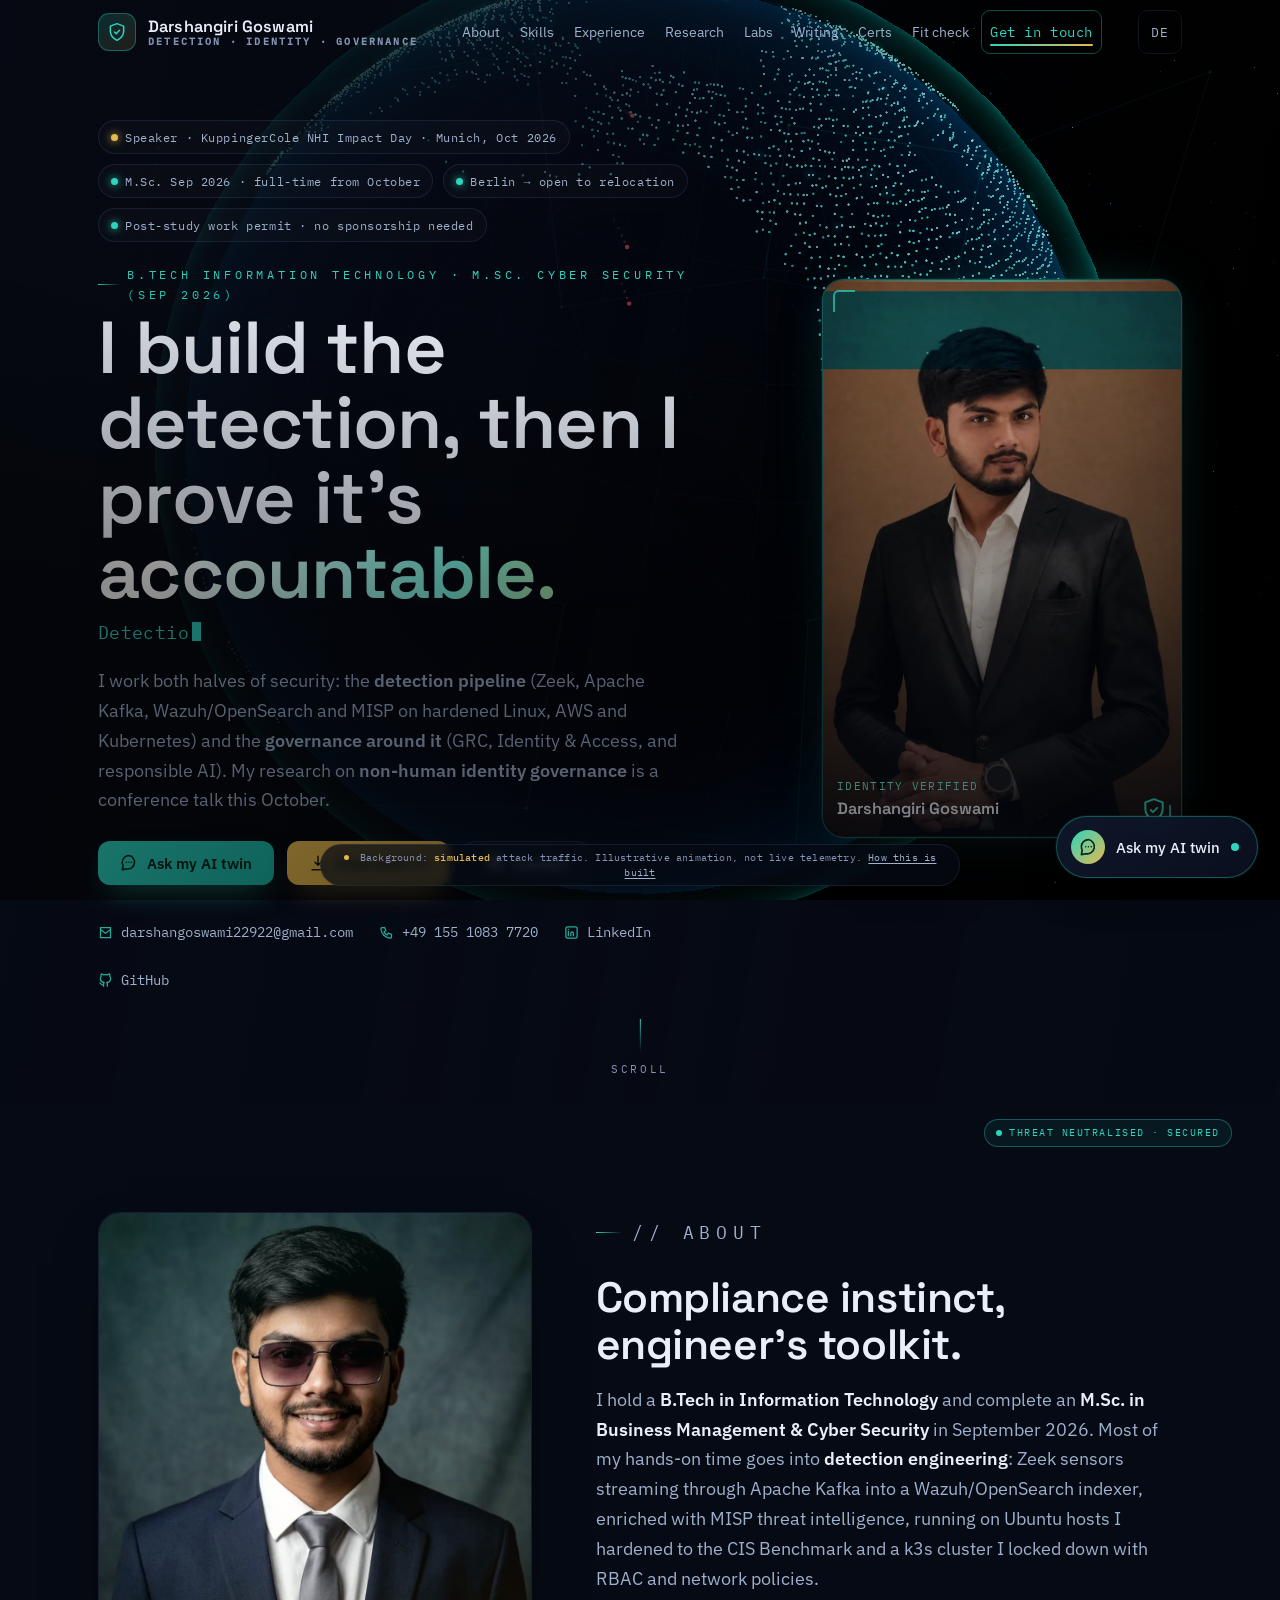
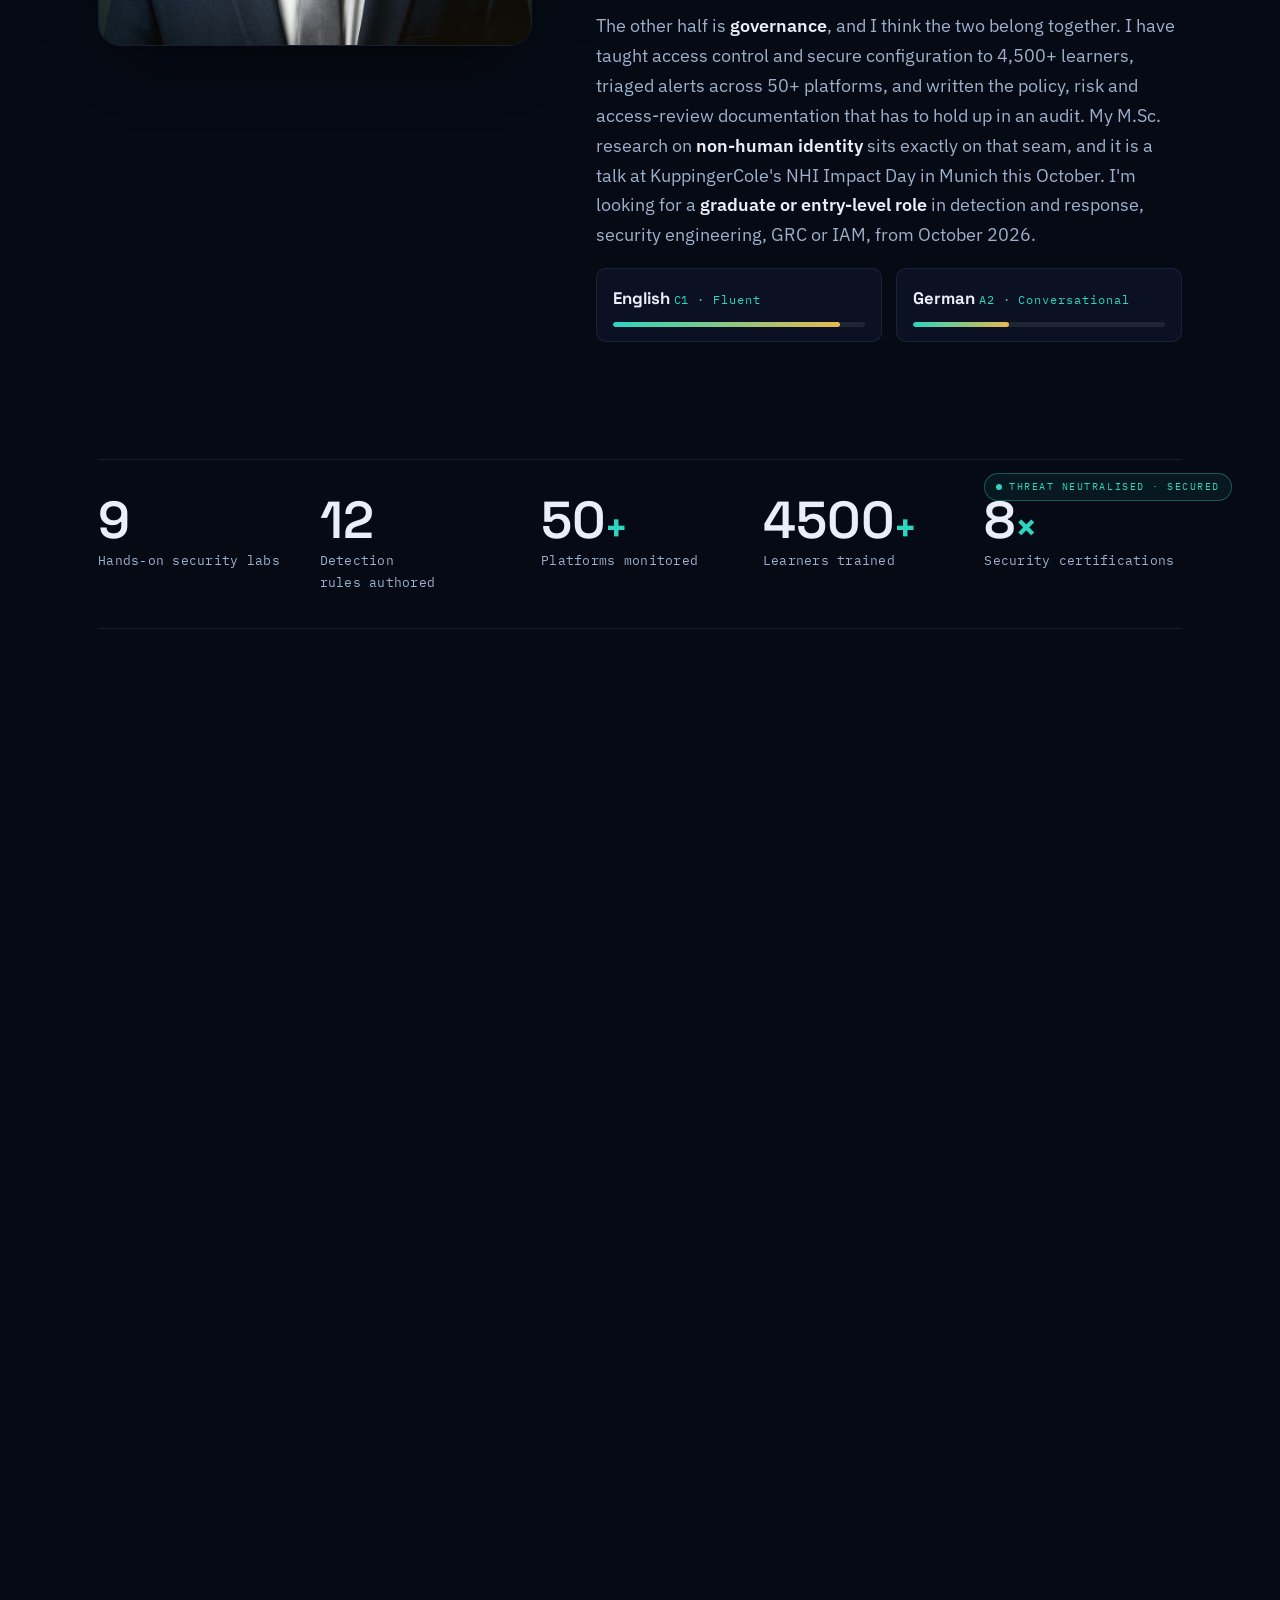
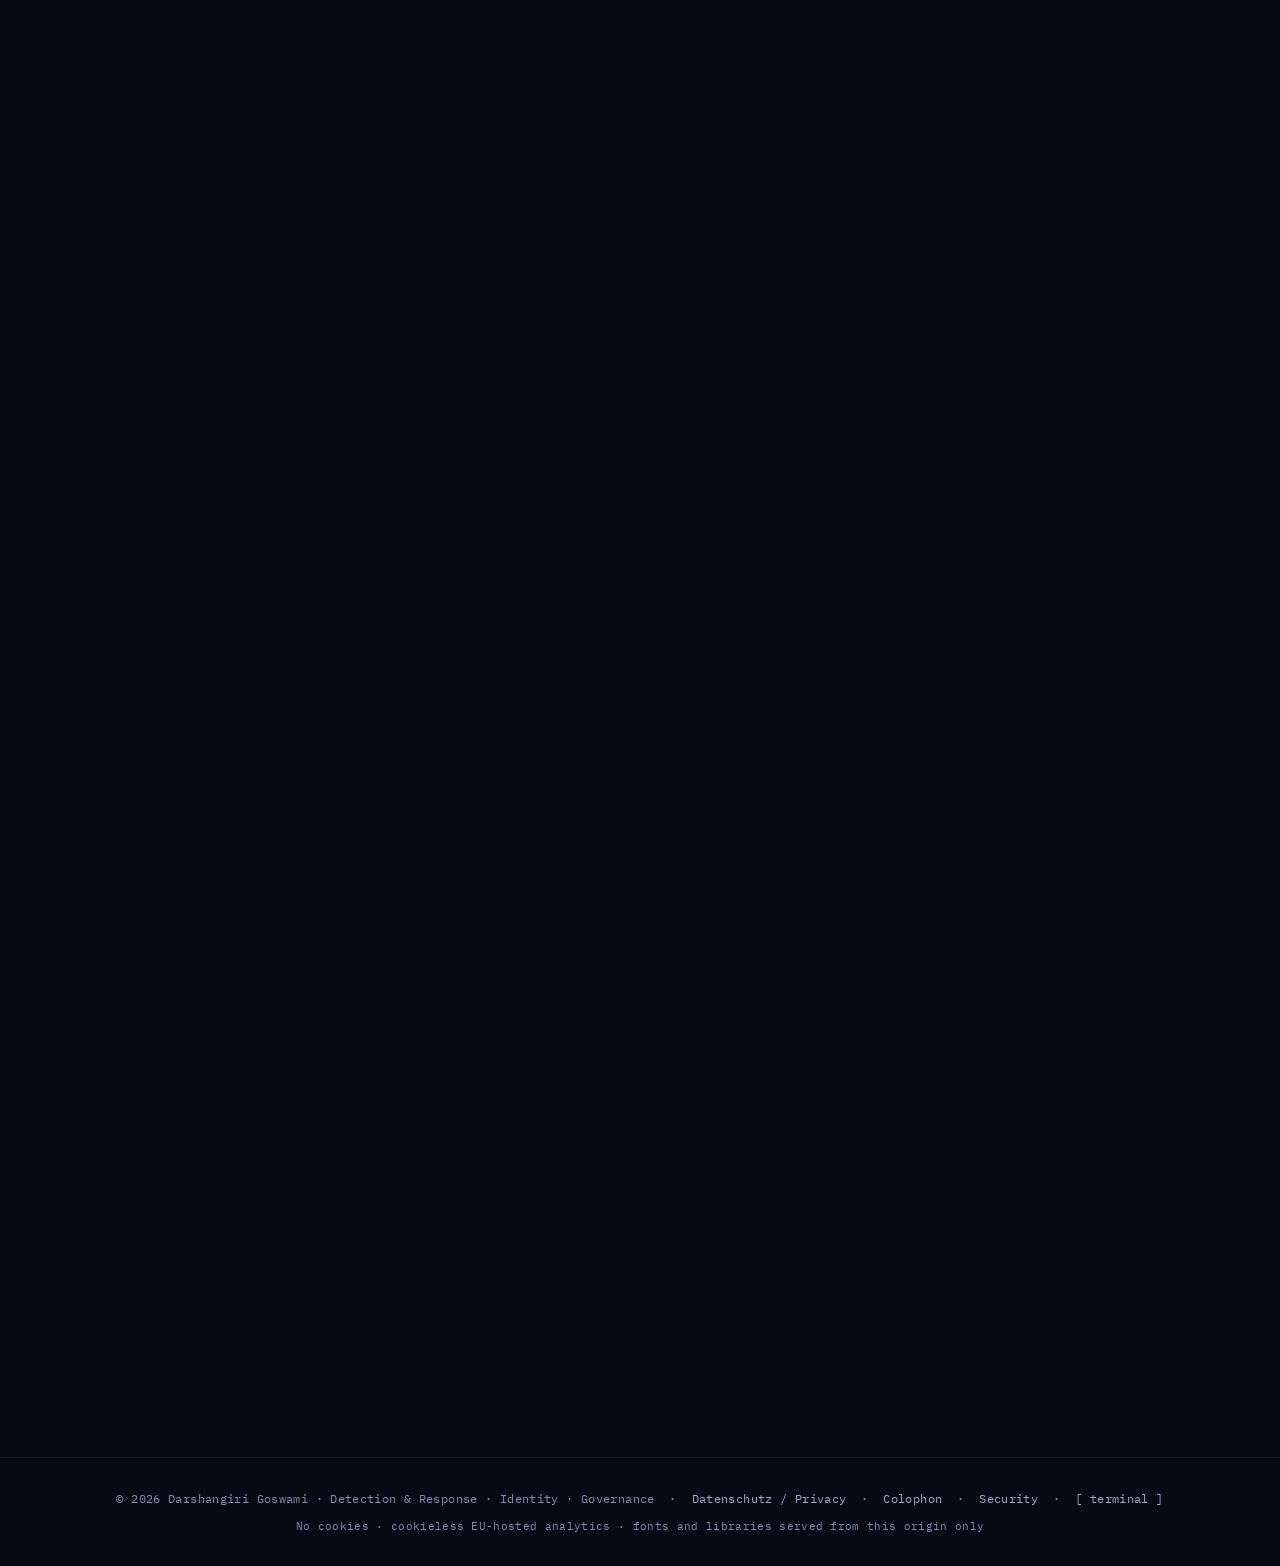
==== index.html @ 7a71c1ac "Fix nav overflow, section alignment and grid orphans; reorder Live ops The nav bar needed ~1285px in" ====
<!DOCTYPE html>
<html lang="en">
<head>
<meta charset="UTF-8" />
<meta name="viewport" content="width=device-width, initial-scale=1, viewport-fit=cover" />
<title>Darshangiri Goswami | Detection &amp; Response · GRC · Identity</title>
<meta name="description" content="Darshangiri Goswami | Cybersecurity graduate (MSc Sep 2026) working across detection engineering (Zeek, Kafka, Wazuh/OpenSearch, MISP), Linux and cloud security, GRC and Identity &amp; Access. Speaking on non-human identity at KuppingerCole NHI Impact Day, Munich, October 2026. Berlin, full-time from October 2026." />
<meta name="theme-color" content="#060a14" />

<!-- Canonical + SEO -->
<link rel="canonical" href="https://darshan2209.github.io/darshangiri-goswami/" />

<!-- Open Graph -->
<meta property="og:title" content="Darshangiri Goswami | Detection &amp; Response · GRC · Identity" />
<meta property="og:description" content="Detection engineering, Linux and cloud security, GRC and IAM. Nine hands-on labs, an MSc on non-human identity governance, and a talk at KuppingerCole NHI Impact Day, Munich, October 2026. Berlin, full-time from October 2026." />
<meta property="og:type" content="website" />
<meta property="og:url" content="https://darshan2209.github.io/darshangiri-goswami/" />
<meta property="og:image" content="https://darshan2209.github.io/darshangiri-goswami/assets/og-image.jpg" />
<meta property="og:image:width" content="1200" />
<meta property="og:image:height" content="630" />

<!-- Twitter -->
<meta name="twitter:card" content="summary_large_image" />
<meta name="twitter:title" content="Darshangiri Goswami | Detection &amp; Response · GRC · Identity" />
<meta name="twitter:description" content="Detection engineering, Linux and cloud security, GRC and IAM. Nine hands-on labs, an MSc on non-human identity governance, and a talk at KuppingerCole NHI Impact Day, Munich, October 2026. Berlin, full-time from October 2026." />
<meta name="twitter:image" content="https://darshan2209.github.io/darshangiri-goswami/assets/og-image.jpg" />

<!-- Icons / manifest -->
<link rel="icon" href="assets/favicon.svg" type="image/svg+xml" />
<link rel="manifest" href="site.webmanifest" />

<!-- Hero image preload -->
<link rel="preload" as="image" href="assets/portrait.webp" type="image/webp" fetchpriority="high" />

<!-- Fonts: self-hosted. No third-party font CDN, visitor IP addresses are never
     transmitted to Google. See LG München I, 20.01.2022, Az. 3 O 17493/20. -->
<link rel="preload" as="font" type="font/woff2" href="fonts/space-grotesk-latin.woff2" crossorigin />
<link rel="preload" as="font" type="font/woff2" href="fonts/ibm-plex-sans-latin.woff2" crossorigin />
<style>
@font-face{font-family:'Space Grotesk';font-style:normal;font-weight:400 700;font-display:swap;src:url('fonts/space-grotesk-latin.woff2') format('woff2');unicode-range:U+0000-00FF, U+0131, U+0152-0153, U+02BB-02BC, U+02C6, U+02DA, U+02DC, U+0304, U+0308, U+0329, U+2000-206F, U+20AC, U+2122, U+2191, U+2193, U+2212, U+2215, U+FEFF, U+FFFD}
@font-face{font-family:'Space Grotesk';font-style:normal;font-weight:400 700;font-display:swap;src:url('fonts/space-grotesk-latin-ext.woff2') format('woff2');unicode-range:U+0100-02BA, U+02BD-02C5, U+02C7-02CC, U+02CE-02D7, U+02DD-02FF, U+0304, U+0308, U+0329, U+1D00-1DBF, U+1E00-1E9F, U+1EF2-1EFF, U+2020, U+20A0-20AB, U+20AD-20C0, U+2113, U+2C60-2C7F, U+A720-A7FF}
@font-face{font-family:'IBM Plex Sans';font-style:normal;font-weight:300 600;font-display:swap;src:url('fonts/ibm-plex-sans-latin.woff2') format('woff2');unicode-range:U+0000-00FF, U+0131, U+0152-0153, U+02BB-02BC, U+02C6, U+02DA, U+02DC, U+0304, U+0308, U+0329, U+2000-206F, U+20AC, U+2122, U+2191, U+2193, U+2212, U+2215, U+FEFF, U+FFFD}
@font-face{font-family:'IBM Plex Sans';font-style:normal;font-weight:300 600;font-display:swap;src:url('fonts/ibm-plex-sans-latin-ext.woff2') format('woff2');unicode-range:U+0100-02BA, U+02BD-02C5, U+02C7-02CC, U+02CE-02D7, U+02DD-02FF, U+0304, U+0308, U+0329, U+1D00-1DBF, U+1E00-1E9F, U+1EF2-1EFF, U+2020, U+20A0-20AB, U+20AD-20C0, U+2113, U+2C60-2C7F, U+A720-A7FF}
@font-face{font-family:'IBM Plex Mono';font-style:normal;font-weight:400;font-display:swap;src:url('fonts/ibm-plex-mono-400-latin.woff2') format('woff2');unicode-range:U+0000-00FF, U+0131, U+0152-0153, U+02BB-02BC, U+02C6, U+02DA, U+02DC, U+0304, U+0308, U+0329, U+2000-206F, U+20AC, U+2122, U+2191, U+2193, U+2212, U+2215, U+FEFF, U+FFFD}
@font-face{font-family:'IBM Plex Mono';font-style:normal;font-weight:400;font-display:swap;src:url('fonts/ibm-plex-mono-400-latin-ext.woff2') format('woff2');unicode-range:U+0100-02BA, U+02BD-02C5, U+02C7-02CC, U+02CE-02D7, U+02DD-02FF, U+0304, U+0308, U+0329, U+1D00-1DBF, U+1E00-1E9F, U+1EF2-1EFF, U+2020, U+20A0-20AB, U+20AD-20C0, U+2113, U+2C60-2C7F, U+A720-A7FF}
@font-face{font-family:'IBM Plex Mono';font-style:normal;font-weight:500;font-display:swap;src:url('fonts/ibm-plex-mono-500-latin.woff2') format('woff2');unicode-range:U+0000-00FF, U+0131, U+0152-0153, U+02BB-02BC, U+02C6, U+02DA, U+02DC, U+0304, U+0308, U+0329, U+2000-206F, U+20AC, U+2122, U+2191, U+2193, U+2212, U+2215, U+FEFF, U+FFFD}
@font-face{font-family:'IBM Plex Mono';font-style:normal;font-weight:500;font-display:swap;src:url('fonts/ibm-plex-mono-500-latin-ext.woff2') format('woff2');unicode-range:U+0100-02BA, U+02BD-02C5, U+02C7-02CC, U+02CE-02D7, U+02DD-02FF, U+0304, U+0308, U+0329, U+1D00-1DBF, U+1E00-1E9F, U+1EF2-1EFF, U+2020, U+20A0-20AB, U+20AD-20C0, U+2113, U+2C60-2C7F, U+A720-A7FF}
</style>

<!-- Structured data -->
<script type="application/ld+json">
{
  "@context": "https://schema.org",
  "@graph": [
    {
      "@type": "Person",
      "name": "Darshangiri Goswami",
      "jobTitle": "Cybersecurity Analyst: Detection & Response, GRC, Identity",
      "description": "Cybersecurity graduate (B.Tech Information Technology; MSc Business Management & Cyber Security, September 2026) working across detection engineering, Linux and cloud security, GRC and Identity & Access Management. Based in Berlin, available full-time from October 2026.",
      "seeks": { "@type": "Demand", "name": "Graduate and entry-level roles in detection and response, security engineering, GRC and IAM" },
      "email": "mailto:darshangoswami22922@gmail.com",
      "url": "https://darshan2209.github.io/darshangiri-goswami/",
      "image": "https://darshan2209.github.io/darshangiri-goswami/assets/portrait.jpg",
      "knowsAbout": ["Detection engineering", "Zeek", "Apache Kafka", "OpenSearch", "Wazuh", "MISP", "SIEM", "Security Operations Center (SOC)", "Incident response", "Linux security", "CIS Benchmark", "auditd", "Kubernetes", "AWS security", "Google Cloud Platform", "Oracle Cloud", "Identity & Access Management", "Non-human identity", "GDPR", "DORA", "NIS2", "ISO/IEC 27001", "ISMS", "NIST CSF", "MITRE ATT&CK", "EU AI Act", "Responsible AI"],
      "alumniOf": [
        { "@type": "CollegeOrUniversity", "name": "GISMA University of Applied Sciences" },
        { "@type": "CollegeOrUniversity", "name": "Swarnim Startup and Innovation University" }
      ],
      "address": { "@type": "PostalAddress", "addressLocality": "Berlin", "addressCountry": "DE" },
      "sameAs": ["https://linkedin.com/in/darshangiri-goswami-033283213", "https://github.com/darshan2209", "https://www.credly.com/users/darshan-goswami.e4c6c92c"]
    },
    {
      "@type": "Event",
      "name": "KuppingerCole NHI Impact Day 2026",
      "startDate": "2026-10-14",
      "eventAttendanceMode": "https://schema.org/OfflineEventAttendanceMode",
      "location": { "@type": "Place", "name": "Munich, Germany", "address": { "@type": "PostalAddress", "addressLocality": "Munich", "addressCountry": "DE" } },
      "performer": { "@type": "Person", "name": "Darshangiri Goswami" },
      "description": "Talk on non-human identity governance: a structured gap analysis across SOC 2, NIST CSF 2.0, ISO 27001:2022, NIST SP 800-53 R5 and DORA, with an RFC 8693 bounded-delegation proof of concept."
    },
    {
      "@type": "WebSite",
      "name": "Darshangiri Goswami | Portfolio",
      "url": "https://darshan2209.github.io/darshangiri-goswami/"
    }
  ]
}
</script>

<script type="importmap">
{
  "imports": {
    "three": "./vendor/three/build/three.module.js",
    "three/addons/": "./vendor/three/examples/jsm/"
  }
}
</script>

<style>
/* ============================================================= TOKENS */
:root{
  --bg:#060a14;
  --bg-2:#0a1020;
  --surface:#0d1526;
  --surface-2:#111c33;
  --surface-glass:rgba(15,24,44,.62);
  --border:rgba(120,150,200,.14);
  --border-bright:rgba(45,212,191,.35);

  --text:#e9eef8;
  --muted:#9eb0cb;
  --faint:#8493b3;            /* lightened for WCAG AA on dark surfaces */

  --teal:#2dd4bf;
  --teal-soft:#7af0e0;
  --teal-dim:#178a7d;
  --gold:#e6b94f;
  --gold-dim:#b78a32;
  --blue:#5b8def;

  --r-sm:10px; --r:16px; --r-lg:22px;
  --maxw:1180px;

  /* fluid type ramp */
  --step--1: clamp(0.83rem, 0.79rem + 0.18vw, 0.94rem);
  --step-0:  clamp(1rem, 0.96rem + 0.22vw, 1.13rem);
  --step-1:  clamp(1.15rem, 1.05rem + 0.45vw, 1.4rem);
  --step-2:  clamp(1.4rem, 1.22rem + 0.85vw, 1.95rem);
  --step-3:  clamp(1.75rem, 1.45rem + 1.5vw, 2.7rem);
  --step-4:  clamp(2.05rem, 1.6rem + 2.4vw, 3.25rem);
  --step-5:  clamp(2.5rem, 1.7rem + 4.3vw, 4.6rem);

  /* fluid spacing scale */
  --space-xs: clamp(.5rem, .42rem + .4vw, .75rem);
  --space-sm: clamp(.8rem, .66rem + .6vw, 1.1rem);
  --space-md: clamp(1.1rem, .9rem + 1vw, 1.6rem);
  --space-lg: clamp(1.6rem, 1.2rem + 1.8vw, 2.4rem);
  --space-xl: clamp(2.4rem, 1.8rem + 3vw, 4rem);
  --space-2xl: clamp(3.5rem, 2.4rem + 5.4vw, 8rem);

  --font-display:'Space Grotesk',system-ui,sans-serif;
  --font-body:'IBM Plex Sans',system-ui,sans-serif;
  --font-mono:'IBM Plex Mono',ui-monospace,monospace;
  --shadow:0 24px 60px -28px rgba(0,0,0,.75);
  --ease:cubic-bezier(.22,.61,.36,1);
}
@media (min-width:1600px){ :root{ --maxw:1280px; } }

*{box-sizing:border-box;margin:0;padding:0}
html{scroll-behavior:smooth}
@media (prefers-reduced-motion:reduce){html{scroll-behavior:auto}}
body{
  font-family:var(--font-body);
  background:var(--bg);
  color:var(--text);
  line-height:1.65;
  font-size:var(--step-0);
  -webkit-font-smoothing:antialiased;
  overflow-x:hidden;
}
body::after{ /* depth vignette */
  content:"";position:fixed;inset:0;pointer-events:none;z-index:3;
  background:radial-gradient(120% 80% at 50% -10%, transparent 55%, rgba(0,0,0,.45) 100%);
  mix-blend-mode:multiply;
}
canvas#bg{position:fixed;inset:0;width:100%;height:100%;z-index:0;display:block}
.shell{position:relative;z-index:2}

a{color:inherit;text-decoration:none}
img{max-width:100%;display:block}
:focus-visible{outline:2px solid var(--teal);outline-offset:3px;border-radius:6px}
::selection{background:rgba(45,212,191,.28);color:#fff}

h1,h2,h3,h4{font-family:var(--font-display);line-height:1.12;font-weight:600;letter-spacing:-.01em}
.mono{font-family:var(--font-mono)}
.eyebrow{
  font-family:var(--font-mono);font-size:.74rem;letter-spacing:.32em;
  text-transform:uppercase;color:var(--teal);display:inline-flex;gap:.6em;align-items:center;
}
.eyebrow::before{content:"";width:26px;height:1px;background:linear-gradient(90deg,var(--teal),transparent)}

/* skip link */
.skip{position:fixed;top:8px;left:8px;z-index:200;background:var(--teal);color:#04241f;font-weight:600;
  padding:10px 16px;border-radius:10px;transform:translateY(-150%);transition:transform .2s var(--ease)}
.skip:focus{transform:none}

/* ============================================================= LAYOUT */
.wrap{max-width:var(--maxw);margin:0 auto;padding:0 clamp(20px,5vw,48px)}
section{padding:var(--space-2xl) 0;position:relative}
/* below-fold sections: skip layout/paint until they approach the viewport */
#skills,#experience,#research,#projects,#lab,#writing,#ops,#certifications,#fit,#contact{content-visibility:auto;contain-intrinsic-size:auto 900px}
@media print{ #skills,#experience,#research,#projects,#lab,#writing,#ops,#certifications,#fit,#contact{content-visibility:visible} }
.section-head{margin-bottom:var(--space-lg);max-width:62ch}
.section-head h2{font-size:var(--step-3);margin:.5rem 0 .8rem;position:relative;display:inline-block}
.section-head h2::after{content:"";position:absolute;left:0;bottom:-9px;width:64px;height:3px;border-radius:3px;
  background:linear-gradient(90deg,var(--teal),var(--gold));transform:scaleX(0);transform-origin:left;
  transition:transform .65s var(--ease) .2s}
.section-head.in h2::after{transform:scaleX(1)}
.section-head p{color:var(--muted);font-size:var(--step-0)}

/* ============================================================= NAV */
header.nav{
  position:fixed;top:0;left:0;right:0;z-index:50;
  padding-top:env(safe-area-inset-top,0);
  transition:background .4s var(--ease),border-color .4s,backdrop-filter .4s;
  border-bottom:1px solid transparent;
}
header.nav.scrolled{
  background:rgba(7,11,22,.86);backdrop-filter:blur(8px) saturate(130%);
  border-bottom:1px solid var(--border);
}
.nav-inner{max-width:var(--maxw);margin:0 auto;
  padding:10px max(clamp(20px,5vw,48px),env(safe-area-inset-right,0)) 10px max(clamp(20px,5vw,48px),env(safe-area-inset-left,0));
  display:flex;flex-wrap:nowrap;align-items:center;justify-content:space-between;gap:16px}
.brand{display:flex;align-items:center;gap:12px;font-family:var(--font-display);font-weight:600;min-height:44px}
.brand .mark{
  width:38px;height:38px;flex:0 0 auto;display:grid;place-items:center;border-radius:11px;
  background:linear-gradient(150deg,rgba(45,212,191,.18),rgba(230,185,79,.12));
  border:1px solid var(--border-bright);color:var(--teal);
}
.brand .mark svg{width:20px;height:20px}
.brand b{font-weight:600;font-size:1.02rem;letter-spacing:.01em;white-space:nowrap}
.brand span.sub{display:block;font-family:var(--font-mono);font-size:.62rem;letter-spacing:.22em;
  color:var(--faint);text-transform:uppercase;margin-top:1px}
nav.links{display:flex;gap:4px;align-items:center;min-width:0}
nav.links a{
  font-size:.92rem;color:var(--muted);padding:0 11px;border-radius:9px;min-height:44px;
  display:inline-flex;align-items:center;white-space:nowrap;transition:color .2s,background .2s;
}
/* The bar holds the brand, eight links, the CTA and the language toggle, and it
   has to hold them in German too, where every label is longer. Anything marked
   .nav-wide is therefore bar-exempt: above the burger breakpoint it lives in the
   drawer only, below it the drawer lists every section again. */
@media (width > 1180px){ nav.links a.nav-wide{display:none} }
.nav-cta{
  font-family:var(--font-mono);font-size:.8rem;letter-spacing:.04em;
  padding:0 16px;min-height:44px;border:1px solid var(--border-bright);border-radius:10px;color:var(--teal);
  display:inline-flex;align-items:center;transition:.25s var(--ease);
}
.burger{display:none;background:none;border:1px solid var(--border);border-radius:10px;
  width:44px;height:44px;color:var(--text);cursor:pointer}
.burger svg{width:22px;height:22px;margin:auto}

/* ============================================================= BUTTONS */
.btn{
  display:inline-flex;align-items:center;justify-content:center;gap:.6em;cursor:pointer;border:none;
  font-family:var(--font-body);font-size:.96rem;font-weight:500;min-height:44px;
  padding:0 22px;border-radius:12px;transition:.28s var(--ease);text-decoration:none;line-height:1.1;
}
.btn svg{width:18px;height:18px}
.btn-primary{background:linear-gradient(135deg,var(--teal),#1ab3a3);color:#04241f;font-weight:600;
  box-shadow:0 12px 30px -12px rgba(45,212,191,.6)}
.btn-ghost{background:rgba(255,255,255,.03);border:1px solid var(--border);color:var(--text)}
.btn-gold{background:linear-gradient(135deg,var(--gold),#caa23e);color:#241a05;font-weight:600;
  box-shadow:0 12px 30px -14px rgba(230,185,79,.55)}

/* ============================================================= HERO */
#hero{min-height:100svh;display:flex;align-items:center;padding-top:120px}
#hero::before{content:"";position:absolute;inset:0;z-index:-1;pointer-events:none;
  background:linear-gradient(100deg, rgba(6,10,20,.92) 0%, rgba(6,10,20,.7) 38%, rgba(6,10,20,.15) 65%, transparent 100%)}
.hero-grid{display:grid;grid-template-columns:minmax(0,1.15fr) minmax(0,.85fr);gap:var(--space-lg);align-items:center;width:100%}
.hero-copy{max-width:660px}
.status-row{display:flex;flex-wrap:wrap;gap:10px;margin-bottom:22px}
.chip{font-family:var(--font-mono);font-size:.72rem;letter-spacing:.05em;color:var(--muted);
  display:inline-flex;align-items:center;gap:7px;padding:0 12px;min-height:34px;border-radius:100px;
  border:1px solid var(--border);background:rgba(255,255,255,.02)}
.chip .dot{width:7px;height:7px;border-radius:50%;background:var(--teal);box-shadow:0 0 8px var(--teal)}
.chip .dot.gold{background:var(--gold);box-shadow:0 0 8px var(--gold)}
#hero h1{font-size:var(--step-5);line-height:1.02;margin:6px 0 8px}
#hero h1 .grad{background:linear-gradient(110deg,#fff 8%,var(--teal-soft) 34%,var(--gold) 60%,#fff 92%);
  background-size:230% auto;-webkit-background-clip:text;background-clip:text;color:transparent;
  animation:shimmer 9s linear infinite}
@keyframes shimmer{to{background-position:230% center}}
@media (prefers-reduced-motion:reduce){#hero h1 .grad{animation:none;background-size:100% auto}}
.hero-role{font-family:var(--font-mono);font-size:var(--step-0);color:var(--teal);
  letter-spacing:.02em;margin-bottom:18px;min-height:1.6em}
.hero-role .cursor{display:inline-block;width:9px;height:1.05em;background:var(--teal);
  vertical-align:-2px;margin-left:3px;animation:blink 1.05s steps(1) infinite}
@keyframes blink{50%{opacity:0}}
.hero-lead{color:var(--muted);font-size:var(--step-0);max-width:58ch;margin-bottom:26px}
.hero-actions{display:flex;flex-wrap:wrap;gap:13px;margin-bottom:30px}
.hero-meta{display:flex;flex-wrap:wrap;gap:14px 26px;font-size:.86rem;color:var(--faint);font-family:var(--font-mono)}
.hero-meta a{color:var(--muted);transition:color .2s;min-height:34px;display:inline-flex;align-items:center}
.hero-meta span{display:inline-flex;align-items:center;gap:8px}
.hero-meta svg{width:15px;height:15px;color:var(--teal);opacity:.8}

/* portrait */
.portrait-wrap{position:relative;justify-self:end;width:min(360px,80vw)}
.portrait{position:relative;border-radius:var(--r-lg);overflow:hidden;border:1px solid var(--border-bright);
  box-shadow:var(--shadow), 0 0 0 1px rgba(45,212,191,.08), 0 0 60px -20px rgba(45,212,191,.35);background:var(--surface)}
.portrait img{width:100%;height:auto;aspect-ratio:9/14;object-fit:cover;object-position:center 18%;
  filter:saturate(1.02) contrast(1.03)}
.portrait::after{content:"";position:absolute;inset:0;
  background:linear-gradient(180deg,transparent 55%,rgba(6,10,20,.85) 100%)}
.portrait-badge{position:absolute;left:14px;bottom:14px;right:14px;z-index:2;display:flex;
  justify-content:space-between;align-items:flex-end;gap:10px}
.portrait-badge .tag{font-family:var(--font-mono);font-size:.68rem;letter-spacing:.12em;
  text-transform:uppercase;color:var(--teal-soft)}
.portrait-badge .nm{font-family:var(--font-display);font-weight:600;font-size:1.02rem}
.scan{position:absolute;left:0;right:0;height:2px;z-index:3;
  background:linear-gradient(90deg,transparent,var(--teal),transparent);opacity:.55;
  animation:scanmove 4.5s var(--ease) infinite}
@keyframes scanmove{0%{top:6%}50%{top:90%}100%{top:6%}}
.portrait-corner{position:absolute;width:22px;height:22px;border:2px solid var(--teal);z-index:3;opacity:.7}
.pc-tl{top:10px;left:10px;border-right:0;border-bottom:0;border-radius:6px 0 0 0}
.pc-br{bottom:10px;right:10px;border-left:0;border-top:0;border-radius:0 0 6px 0}

.scroll-hint{position:absolute;bottom:26px;left:50%;transform:translateX(-50%);
  font-family:var(--font-mono);font-size:.68rem;letter-spacing:.25em;color:var(--faint);
  text-transform:uppercase;display:flex;flex-direction:column;align-items:center;gap:8px;z-index:4}
.scroll-hint .line{width:1px;height:34px;background:linear-gradient(var(--teal),transparent);
  animation:scrolldwn 2s var(--ease) infinite}
@keyframes scrolldwn{0%{transform:scaleY(0);transform-origin:top}50%{transform:scaleY(1);transform-origin:top}
  51%{transform:scaleY(1);transform-origin:bottom}100%{transform:scaleY(0);transform-origin:bottom}}

/* ============================================================= STATS */
.stats{display:grid;grid-template-columns:repeat(5,minmax(0,1fr));gap:18px 24px;
  border-top:1px solid var(--border);border-bottom:1px solid var(--border);padding:34px 0;margin-top:10px}
.stat{display:flex;flex-direction:column;gap:4px}
.stat b{font-family:var(--font-display);font-size:var(--step-4);font-weight:600;color:var(--text);line-height:1}
.stat b .u{color:var(--teal);font-size:.62em}
.stat span{font-size:.82rem;color:var(--muted);font-family:var(--font-mono);letter-spacing:.02em;
  text-wrap:balance;overflow-wrap:break-word}

/* ============================================================= ABOUT */
/* start, not centre: the portrait is ~430px against ~730px of copy, and centring
   the row dropped it 150px below the heading it is supposed to sit beside. */
.about-grid{display:grid;grid-template-columns:.85fr 1.15fr;gap:var(--space-xl);align-items:start}
.about-photo{position:relative;border-radius:var(--r-lg);overflow:hidden;border:1px solid var(--border);box-shadow:var(--shadow)}
.about-photo img{width:100%;height:auto;aspect-ratio:1/1;object-fit:cover;object-position:center 22%;filter:grayscale(.15) contrast(1.04)}
.about-photo::after{content:"";position:absolute;inset:0;
  background:linear-gradient(160deg,rgba(45,212,191,.10),transparent 50%,rgba(230,185,79,.08))}
.about-body p{color:var(--muted);margin-bottom:18px;font-size:var(--step-0);max-width:64ch}
.about-body strong{color:var(--text);font-weight:600}
.about-langs{display:flex;gap:14px;flex-wrap:wrap;margin-top:8px}
.lang{flex:1;min-width:150px;border:1px solid var(--border);border-radius:var(--r-sm);padding:14px 16px;background:var(--surface-glass)}
.lang b{font-family:var(--font-display);font-size:1.05rem}
.lang .lvl{font-family:var(--font-mono);font-size:.74rem;color:var(--teal);letter-spacing:.08em}
.lang .bar{height:5px;border-radius:5px;background:rgba(255,255,255,.08);margin-top:9px;overflow:hidden}
.lang .bar i{display:block;height:100%;border-radius:5px;background:linear-gradient(90deg,var(--teal),var(--gold))}

/* ============================================================= SKILLS */
.framework-row{display:flex;flex-wrap:wrap;gap:10px;margin-bottom:34px}
.fw{font-family:var(--font-mono);font-size:.8rem;letter-spacing:.04em;padding:9px 15px;border-radius:10px;
  border:1px solid var(--border-bright);background:rgba(45,212,191,.05);color:var(--teal-soft);
  display:inline-flex;align-items:center;gap:8px}
.fw svg{width:14px;height:14px;opacity:.8}
.skills-grid{display:grid;grid-template-columns:repeat(3,minmax(0,1fr));gap:18px}
@media (max-width:1000px){ .skills-grid{grid-template-columns:repeat(2,minmax(0,1fr))} }
@media (max-width:660px){ .skills-grid{grid-template-columns:1fr} }
.skill-card{
  container-type:inline-size;container-name:scard;
  border:1px solid var(--border);border-radius:var(--r);padding:24px 24px 22px;
  background:rgba(13,22,40,.8);position:relative;overflow:hidden;
  transition:.3s var(--ease);
}
.skill-card::before{content:"";position:absolute;inset:0;border-radius:inherit;padding:1px;
  background:linear-gradient(140deg,rgba(45,212,191,.5),transparent 40%);
  -webkit-mask:linear-gradient(#000 0 0) content-box,linear-gradient(#000 0 0);
  -webkit-mask-composite:xor;mask-composite:exclude;opacity:0;transition:opacity .3s}
.skill-card .ic{width:44px;height:44px;border-radius:12px;display:grid;place-items:center;margin-bottom:16px;
  background:linear-gradient(150deg,rgba(45,212,191,.16),rgba(230,185,79,.08));border:1px solid var(--border-bright);color:var(--teal)}
.skill-card .ic svg{width:22px;height:22px}
.skill-card h3{font-size:1.18rem;margin-bottom:12px}
.skill-card ul{list-style:none;display:flex;flex-wrap:wrap;gap:8px}
.skill-card li{font-size:.82rem;color:var(--muted);padding:6px 11px;border-radius:8px;
  background:rgba(255,255,255,.03);border:1px solid var(--border)}
@container scard (max-width:300px){
  .skill-card{padding:20px}
  .skill-card .ic{width:38px;height:38px;margin-bottom:12px}
  .skill-card h3{font-size:1.05rem}
  .skill-card li{font-size:.76rem;padding:5px 9px}
}

/* ============================================================= TIMELINE */
.timeline{position:relative;padding-left:30px}
.timeline::before{content:"";position:absolute;left:7px;top:6px;bottom:6px;width:2px;
  background:linear-gradient(var(--teal),var(--gold-dim),transparent)}
.t-item{position:relative;padding:0 0 38px 28px}
.t-item:last-child{padding-bottom:0}
.t-item::before{content:"";position:absolute;left:-30px;top:4px;width:16px;height:16px;border-radius:50%;
  background:var(--bg);border:2px solid var(--teal);box-shadow:0 0 0 4px rgba(45,212,191,.12)}
.t-card{border:1px solid var(--border);border-radius:var(--r);background:var(--surface-glass);padding:22px 24px;transition:.3s var(--ease)}
.t-top{display:flex;flex-wrap:wrap;justify-content:space-between;gap:6px 16px;align-items:baseline;margin-bottom:6px}
.t-top h3{font-size:var(--step-1)}
.t-org{color:var(--teal);font-weight:500}
.t-date{font-family:var(--font-mono);font-size:.78rem;color:var(--gold);white-space:nowrap}
.t-loc{font-family:var(--font-mono);font-size:.76rem;color:var(--faint);margin-bottom:12px}
.t-card ul{list-style:none;display:flex;flex-direction:column;gap:9px}
.t-card li{position:relative;padding-left:20px;color:var(--muted);font-size:.95rem}
.t-card li::before{content:"";position:absolute;left:0;top:.62em;width:7px;height:7px;border-radius:2px;
  background:var(--teal);transform:rotate(45deg)}
.t-card li b{color:var(--text);font-weight:600}

/* ============================================================= PROJECTS */
/* ============================================================= RESEARCH & SPEAKING */
.speak-grid{display:grid;grid-template-columns:repeat(auto-fit,minmax(320px,1fr));gap:22px}
.speak{border:1px solid var(--border);border-radius:var(--r-lg);background:var(--surface-glass);
  padding:28px;position:relative;overflow:hidden;transition:.3s var(--ease)}
.speak.lead{border-color:var(--border-bright);background:linear-gradient(155deg,rgba(230,185,79,.07),rgba(45,212,191,.04))}
.speak:hover{transform:translateY(-3px);border-color:var(--border-bright)}
.speak-top{display:flex;align-items:flex-start;gap:16px;margin-bottom:14px}
.speak-date{flex:0 0 auto;width:66px;border:1px solid var(--border);border-radius:12px;
  padding:9px 0;text-align:center;background:rgba(230,185,79,.06)}
.speak-date .m{display:block;font-family:var(--font-mono);font-size:.68rem;letter-spacing:.12em;
  text-transform:uppercase;color:var(--gold)}
.speak-date .d{display:block;font-family:var(--font-display);font-size:1.5rem;font-weight:600;line-height:1.1}
.speak-date .y{display:block;font-family:var(--font-mono);font-size:.66rem;color:var(--faint)}
.speak-venue{font-family:var(--font-mono);font-size:.74rem;letter-spacing:.05em;color:var(--teal);
  display:block;margin-bottom:5px}
.speak h3{font-size:var(--step-1);line-height:1.25}
.speak > p{color:var(--muted);font-size:.96rem;margin:14px 0 16px}
.speak .tags{display:flex;flex-wrap:wrap;gap:8px}
.speak .tags span{font-family:var(--font-mono);font-size:.72rem;color:var(--gold);
  padding:5px 10px;border-radius:7px;border:1px solid var(--border);background:rgba(230,185,79,.05)}
.speak-facts{list-style:none;display:grid;gap:9px;margin:0 0 16px}
.speak-facts li{position:relative;padding-left:20px;color:var(--muted);font-size:.92rem}
.speak-facts li::before{content:"";position:absolute;left:2px;top:.55em;width:7px;height:7px;
  border-radius:2px;background:var(--teal);opacity:.8}
@media (max-width:520px){ .speak{padding:22px} .speak-top{gap:12px} }

/* ============================================================= PROJECTS */
.proj-grid{display:grid;grid-template-columns:repeat(auto-fit,minmax(300px,1fr));gap:22px}
/* The lab count is odd, so at both three and two columns the last card was left
   alone on its row with a hole beside it. It spans the row instead and reads as
   the featured, most recent build. */
.proj.proj-wide{grid-column:1/-1}
@container pcard (min-width:640px){
  .proj-wide .ph{margin-bottom:16px}
  .proj-wide .ph .ic{width:54px;height:54px;border-radius:15px}
  .proj-wide .ph .ic svg{width:28px;height:28px}
  .proj-wide h3{font-size:var(--step-2)}
  .proj-wide > p{max-width:76ch;font-size:var(--step-0)}
  .proj-wide .proj-glow{width:280px;height:280px;top:-90px;right:-80px}
}
.proj{container-type:inline-size;container-name:pcard;
  border:1px solid var(--border);border-radius:var(--r-lg);background:var(--surface-glass);
  padding:28px;position:relative;overflow:hidden;transition:.3s var(--ease)}
.proj-glow{position:absolute;width:200px;height:200px;border-radius:50%;filter:blur(60px);
  top:-60px;right:-60px;background:rgba(45,212,191,.18);pointer-events:none;transition:opacity .3s;opacity:.5}
.proj .ph{display:flex;align-items:center;gap:13px;margin-bottom:14px}
.proj .ph .ic{width:46px;height:46px;border-radius:13px;display:grid;place-items:center;flex:0 0 auto;
  border:1px solid var(--border-bright);background:rgba(45,212,191,.08);color:var(--teal)}
.proj .ph .ic svg{width:24px;height:24px}
.proj h3{font-size:var(--step-1)}
.proj p{color:var(--muted);font-size:.96rem;margin-bottom:16px}
.proj .tags{display:flex;flex-wrap:wrap;gap:8px}
.proj .tags span{font-family:var(--font-mono);font-size:.72rem;color:var(--gold);
  padding:5px 10px;border-radius:7px;border:1px solid var(--border);background:rgba(230,185,79,.05)}
.proj-more{margin-top:16px;border-top:1px solid var(--border);padding-top:14px}
.proj-more summary{cursor:pointer;font-family:var(--font-mono);font-size:.8rem;color:var(--teal);
  list-style:none;display:inline-flex;align-items:center;gap:8px;min-height:30px}
.proj-more summary::-webkit-details-marker{display:none}
.proj-more summary .chev{transition:transform .25s var(--ease)}
.proj-more[open] summary .chev{transform:rotate(90deg)}
.proj-more p{font-size:.9rem;color:var(--muted);margin:12px 0 10px}
.proj-more a.doclink{font-family:var(--font-mono);font-size:.8rem;color:var(--gold);
  display:inline-flex;align-items:center;gap:6px;min-height:34px}
@container pcard (max-width:340px){
  .proj{padding:22px}
  .proj h3{font-size:1.12rem}
  .proj .ph .ic{width:40px;height:40px}
}

/* ============================================================= CERTS + EDU */
.split{display:grid;grid-template-columns:1.1fr .9fr;gap:var(--space-xl);align-items:start}
.cert-grid{display:grid;grid-template-columns:repeat(auto-fit,minmax(210px,1fr));gap:14px}
.cert{display:flex;align-items:center;gap:13px;border:1px solid var(--border);border-radius:var(--r-sm);
  padding:14px 16px;min-height:64px;background:var(--surface-glass);transition:.25s var(--ease);color:inherit;position:relative}
.cert .badge{width:38px;height:38px;border-radius:10px;flex:0 0 auto;display:grid;place-items:center;
  background:linear-gradient(150deg,rgba(230,185,79,.18),rgba(45,212,191,.08));border:1px solid var(--border);color:var(--gold)}
.cert .badge svg{width:19px;height:19px}
.cert .nm{font-size:.9rem;font-weight:500;line-height:1.3;display:block}
.cert .st{font-family:var(--font-mono);font-size:.64rem;letter-spacing:.06em;color:var(--faint);text-transform:uppercase;display:block}
.cert.prog .st{color:var(--gold)}
.cert .ext{margin-left:auto;flex:0 0 auto;color:var(--faint);transition:color .2s,transform .2s}
.cert .ext svg{width:15px;height:15px;display:block}
.edu-item{border:1px solid var(--border);border-radius:var(--r);padding:22px 22px;background:var(--surface-glass);
  margin-bottom:16px;transition:.25s var(--ease)}
.edu-item .deg{font-family:var(--font-display);font-weight:600;font-size:1.12rem;margin-bottom:3px}
.edu-item .sch{color:var(--teal);font-size:.95rem}
.edu-item .meta{display:flex;justify-content:space-between;flex-wrap:wrap;gap:6px;
  font-family:var(--font-mono);font-size:.76rem;color:var(--faint);margin-top:10px}

/* ============================================================= CONTACT */
#contact .panel{border:1px solid var(--border-bright);border-radius:var(--r-lg);overflow:hidden;position:relative;
  background:linear-gradient(150deg,rgba(15,24,44,.85),rgba(10,16,32,.85));
  padding:clamp(36px,6vw,64px);text-align:center;box-shadow:var(--shadow)}
#contact .panel::before{content:"";position:absolute;inset:0;opacity:.5;pointer-events:none;
  background:radial-gradient(60% 80% at 50% 0%,rgba(45,212,191,.16),transparent 70%)}
#contact h2{font-size:var(--step-3);margin-bottom:14px;position:relative}
#contact p{color:var(--muted);max-width:560px;margin:0 auto 28px;position:relative;font-size:var(--step-0)}
.contact-actions{display:flex;flex-wrap:wrap;gap:14px;justify-content:center;position:relative}
.contact-links{display:flex;flex-wrap:wrap;gap:14px 32px;justify-content:center;margin-top:30px;
  font-family:var(--font-mono);font-size:.86rem;position:relative}
.contact-links a,.contact-links span{color:var(--muted);display:inline-flex;align-items:center;gap:9px;min-height:34px}
.contact-links a{transition:color .2s}
.contact-links svg{width:16px;height:16px;color:var(--teal)}

/* ============================================================= FOOTER */
footer{border-top:1px solid var(--border);padding:30px 0;text-align:center;
  color:var(--faint);font-family:var(--font-mono);font-size:.78rem;letter-spacing:.03em}
footer a{color:var(--muted)}
.foot-note{margin-top:10px;font-size:.68rem;color:var(--faint);letter-spacing:.03em}

/* ============================================================= AI TWIN */
.ai-fab{position:fixed;z-index:60;display:inline-flex;align-items:center;gap:11px;
  right:max(22px,env(safe-area-inset-right,0));bottom:max(22px,env(safe-area-inset-bottom,0));
  padding:13px 18px 13px 14px;border-radius:100px;cursor:pointer;border:1px solid var(--border-bright);
  background:linear-gradient(135deg,rgba(15,24,44,.92),rgba(10,16,32,.92));backdrop-filter:blur(10px);
  color:var(--text);box-shadow:0 18px 44px -16px rgba(0,0,0,.7),0 0 0 1px rgba(45,212,191,.08);
  font-family:var(--font-body);font-size:.92rem;font-weight:500;min-height:56px;transition:.3s var(--ease)}
.ai-fab .av{width:34px;height:34px;border-radius:50%;display:grid;place-items:center;
  background:linear-gradient(135deg,var(--teal),var(--gold));color:#04241f}
.ai-fab .av svg{width:19px;height:19px}
.ai-fab .pulse{width:8px;height:8px;border-radius:50%;background:var(--teal);box-shadow:0 0 0 0 rgba(45,212,191,.6);animation:pulse 2s infinite}
@keyframes pulse{0%{box-shadow:0 0 0 0 rgba(45,212,191,.5)}70%{box-shadow:0 0 0 10px rgba(45,212,191,0)}100%{box-shadow:0 0 0 0 rgba(45,212,191,0)}}

.ai-panel{position:fixed;z-index:61;
  right:max(22px,env(safe-area-inset-right,0));bottom:max(22px,env(safe-area-inset-bottom,0));
  width:min(400px,calc(100vw - 32px));height:min(600px,calc(100dvh - 44px));
  display:flex;flex-direction:column;border-radius:20px;overflow:hidden;
  background:rgba(9,14,26,.96);backdrop-filter:blur(18px);border:1px solid var(--border-bright);
  box-shadow:0 30px 80px -24px rgba(0,0,0,.85);
  transform:translateY(20px) scale(.96);opacity:0;pointer-events:none;transform-origin:bottom right;transition:.32s var(--ease)}
.ai-panel.open{transform:none;opacity:1;pointer-events:auto}
.ai-head{display:flex;align-items:center;gap:12px;padding:16px 18px;border-bottom:1px solid var(--border);
  background:linear-gradient(120deg,rgba(45,212,191,.08),rgba(230,185,79,.05))}
.ai-head .av{width:40px;height:40px;border-radius:12px;display:grid;place-items:center;flex:0 0 auto;
  background:linear-gradient(135deg,var(--teal),var(--gold));color:#04241f}
.ai-head .av svg{width:22px;height:22px}
.ai-head .ttl{flex:1;min-width:0}
.ai-head .ttl b{font-family:var(--font-display);font-size:1rem;display:block}
.ai-head .ttl span{font-family:var(--font-mono);font-size:.68rem;color:var(--teal);letter-spacing:.04em;display:inline-flex;align-items:center;gap:6px}
.ai-head .ttl span .d{width:6px;height:6px;border-radius:50%;background:var(--teal);box-shadow:0 0 6px var(--teal)}
.ai-head .ttl span .d.off{background:var(--gold);box-shadow:0 0 6px var(--gold)}
.ai-close{background:none;border:1px solid var(--border);border-radius:9px;width:44px;height:44px;color:var(--muted);
  cursor:pointer;display:grid;place-items:center;transition:.2s}
.ai-close svg{width:18px;height:18px}
/* EU AI Act Art. 50 machine disclosure, permanent, non-dismissible, shown above
   the input before any interaction. Applies from 2026-08-02. */
.ai-disclosure{padding:11px 18px;border-bottom:1px solid var(--border);background:rgba(230,185,79,.06);
  font-family:var(--font-mono);font-size:.7rem;line-height:1.5;color:var(--muted)}
.ai-disclosure b{display:block;color:var(--gold);font-weight:500;letter-spacing:.04em;text-transform:uppercase;
  font-size:.66rem;margin-bottom:4px}
.ai-disclosure .de{display:block;color:var(--faint);margin-top:3px}
.ai-disclosure a{color:var(--muted);text-decoration:underline;text-underline-offset:2px}
.ai-msgs{flex:1;overflow-y:auto;padding:18px;display:flex;flex-direction:column;gap:14px;scrollbar-width:thin}
.ai-msgs::-webkit-scrollbar{width:7px}.ai-msgs::-webkit-scrollbar-thumb{background:rgba(120,150,200,.2);border-radius:6px}
.msg{max-width:88%;font-size:.92rem;line-height:1.55;padding:11px 14px;border-radius:14px;white-space:pre-wrap;word-wrap:break-word}
.msg.ai{align-self:flex-start;background:rgba(45,212,191,.08);border:1px solid var(--border);border-bottom-left-radius:5px;color:var(--text)}
.msg.me{align-self:flex-end;background:linear-gradient(135deg,var(--teal),#1ab3a3);color:#04241f;border-bottom-right-radius:5px;font-weight:500}
.msg.sys{align-self:center;font-family:var(--font-mono);font-size:.74rem;color:var(--faint);
  background:rgba(255,255,255,.03);border:1px solid var(--border);max-width:95%}
.msg.sys a{color:var(--teal);text-decoration:underline}
.msg .blink{display:inline-block;width:7px;height:1em;background:var(--teal);vertical-align:-2px;animation:blink 1s steps(1) infinite}
.ai-suggest{display:flex;flex-wrap:wrap;gap:8px;padding:0 18px 12px}
.ai-suggest button{font-family:var(--font-mono);font-size:.72rem;color:var(--muted);cursor:pointer;
  padding:8px 11px;min-height:40px;border-radius:8px;border:1px solid var(--border);background:rgba(255,255,255,.02);transition:.2s}
.ai-input{display:flex;gap:9px;padding:14px;border-top:1px solid var(--border);background:rgba(7,11,22,.6)}
.ai-input input{flex:1;background:rgba(255,255,255,.04);border:1px solid var(--border);border-radius:11px;
  padding:11px 14px;min-height:44px;color:var(--text);font-family:var(--font-body);font-size:.92rem;outline:none;transition:.2s}
.ai-input input:focus{border-color:var(--teal)}
.ai-input button{flex:0 0 auto;width:44px;height:44px;border-radius:11px;border:none;cursor:pointer;
  background:linear-gradient(135deg,var(--teal),#1ab3a3);color:#04241f;display:grid;place-items:center;transition:.2s}
.ai-input button:disabled{opacity:.4;cursor:not-allowed}
.ai-input button svg{width:19px;height:19px}

/* ============================================================= TOOLTIP */
[data-tip]{cursor:help}
.cert[data-tip]{cursor:pointer}
.tip{position:fixed;z-index:120;max-width:260px;background:rgba(9,14,26,.98);
  border:1px solid var(--border-bright);color:var(--text);font-family:var(--font-body);
  font-size:.82rem;line-height:1.45;padding:9px 12px;border-radius:10px;box-shadow:var(--shadow);
  opacity:0;transform:translateY(4px);pointer-events:none;transition:opacity .16s var(--ease),transform .16s var(--ease)}
.tip.show{opacity:1;transform:none}
@media print{ .tip{display:none} }

/* ============================================================= BOOT INTRO */
.boot{position:fixed;inset:0;z-index:300;background:#04070f;display:none;align-items:center;justify-content:center;cursor:pointer}
.boot.on{display:flex}
.boot.done{opacity:0;visibility:hidden;transition:opacity .5s var(--ease),visibility .5s}
.boot-box{font-family:var(--font-mono);font-size:clamp(.78rem,2.6vw,.95rem);line-height:2;min-width:min(460px,86vw)}
.boot .bl{min-height:2em;white-space:pre;color:var(--muted)}
.boot .bl.grant{color:var(--gold);font-weight:600;letter-spacing:.3em;margin-top:10px;text-shadow:0 0 22px rgba(230,185,79,.55)}
.boot .hint{position:absolute;bottom:18px;right:22px;font-family:var(--font-mono);font-size:.66rem;
  letter-spacing:.18em;text-transform:uppercase;color:var(--faint);opacity:.7}
.boot::before{content:"";position:absolute;inset:0;pointer-events:none;opacity:.5;
  background:repeating-linear-gradient(0deg,transparent 0 3px,rgba(45,212,191,.025) 3px 4px)}

/* ============================================================= HOLOGRAM PORTRAIT */
.p-cyber{position:absolute;inset:0;z-index:1;width:100%;height:100%;object-fit:cover;object-position:center 18%;
  pointer-events:none;opacity:.95;
  clip-path:inset(2% 0 84% 0);
  filter:drop-shadow(1.5px 0 0 rgba(255,60,120,.25)) drop-shadow(-1.5px 0 0 rgba(60,200,255,.3));
  animation:cybersweep 4.5s var(--ease) infinite}
@keyframes cybersweep{0%{clip-path:inset(2% 0 84% 0)}50%{clip-path:inset(84% 0 2% 0)}100%{clip-path:inset(2% 0 84% 0)}}
@media (hover:hover) and (pointer:fine){
  .portrait:hover .p-cyber{animation:cyberglitch .8s steps(2) infinite;opacity:.92}
}
@keyframes cyberglitch{
  0%,100%{clip-path:inset(0 0 0 0);transform:none}
  20%{clip-path:inset(4% 0 0 0);transform:translateX(2px)}
  45%{clip-path:inset(0 0 7% 0);transform:translateX(-2px)}
  70%{clip-path:inset(9% 0 3% 0);transform:translateX(1px)}
}
@media (prefers-reduced-motion:reduce){ .p-cyber{display:none} }
@media print{ .boot,.p-cyber{display:none !important} }

/* ============================================================= CURSOR RING */
.cursor-ring{position:fixed;left:0;top:0;width:34px;height:34px;border-radius:50%;
  border:1.5px solid rgba(45,212,191,.55);box-shadow:0 0 16px -3px rgba(45,212,191,.5);
  pointer-events:none;z-index:95;opacity:0;
  transition:opacity .3s,width .22s var(--ease),height .22s var(--ease),border-color .22s}
.cursor-ring::after{content:"";position:absolute;left:50%;top:50%;width:4px;height:4px;border-radius:50%;
  background:var(--teal);transform:translate(-50%,-50%)}
.cursor-ring.hot{width:50px;height:50px;border-color:rgba(230,185,79,.85)}
@media print{ .cursor-ring{display:none} }

/* ============================================================= AMBIENCE */
/* drifting aurora glows behind the 3D for depth */
.aurora{position:fixed;inset:0;z-index:0;pointer-events:none;overflow:hidden}
.aurora b{position:absolute;display:block;border-radius:50%;filter:blur(64px);will-change:transform;transform:translateZ(0)}
.aurora .a1{width:44vmax;height:44vmax;left:-10vw;top:-10vh;opacity:.17;
  background:radial-gradient(circle,#2dd4bf,transparent 70%);animation:drift1 28s ease-in-out infinite}
.aurora .a2{width:38vmax;height:38vmax;right:-8vw;top:14vh;opacity:.12;
  background:radial-gradient(circle,#e6b94f,transparent 70%);animation:drift2 34s ease-in-out infinite}
.aurora .a3{width:48vmax;height:48vmax;left:18vw;bottom:-16vh;opacity:.10;
  background:radial-gradient(circle,#5b8def,transparent 70%);animation:drift3 40s ease-in-out infinite}
@keyframes drift1{0%,100%{transform:translate(0,0)}50%{transform:translate(6vw,5vh)}}
@keyframes drift2{0%,100%{transform:translate(0,0)}50%{transform:translate(-5vw,7vh)}}
@keyframes drift3{0%,100%{transform:translate(0,0)}50%{transform:translate(5vw,-6vh)}}
@media (prefers-reduced-motion:reduce){ .aurora b{animation:none} }

/* branded scrollbar */
html{scrollbar-color:var(--teal-dim) transparent;scrollbar-width:thin}
::-webkit-scrollbar{width:11px;height:11px}
::-webkit-scrollbar-track{background:#070b16}
::-webkit-scrollbar-thumb{background:linear-gradient(var(--teal-dim),var(--gold-dim));border-radius:8px;border:3px solid #070b16}
::-webkit-scrollbar-thumb:hover{background:linear-gradient(var(--teal),var(--gold))}

/* back-to-top */
.to-top{position:fixed;z-index:60;left:max(22px,env(safe-area-inset-left,0));bottom:max(22px,env(safe-area-inset-bottom,0));
  width:46px;height:46px;border-radius:13px;display:grid;place-items:center;cursor:pointer;color:var(--teal);
  background:linear-gradient(135deg,rgba(15,24,44,.92),rgba(10,16,32,.92));border:1px solid var(--border-bright);
  backdrop-filter:blur(10px);box-shadow:0 14px 32px -16px rgba(0,0,0,.75);
  opacity:0;transform:translateY(12px);pointer-events:none;transition:.3s var(--ease)}
.to-top.show{opacity:1;transform:none;pointer-events:auto}
.to-top svg{width:20px;height:20px}
@media (hover:hover) and (pointer:fine){ .to-top:hover{border-color:var(--teal);transform:translateY(-3px)} }
@media print{ .aurora,.to-top,.bg-label{display:none} }

/* Provenance label for the background globe. Sits bottom-centre because both
   bottom corners already carry buttons. Faint, but never hidden, the whole
   point is that the animation never claims to be real data. */
.bg-label{position:fixed;z-index:59;left:50%;transform:translateX(-50%);
  bottom:max(14px,env(safe-area-inset-bottom,0));margin:0;pointer-events:none;
  max-width:min(92vw,44rem);text-align:center;
  font-family:var(--font-mono);font-size:.63rem;line-height:1.5;letter-spacing:.02em;
  color:var(--faint);background:rgba(6,10,20,.72);backdrop-filter:blur(4px);
  border:1px solid var(--border);border-radius:999px;padding:5px 14px}
/* Fails safe toward being shown: the label is visible unless the background is
   switched off entirely, so the disclosure can never go missing by accident. */
.no-globe .bg-label{display:none}
.bg-label b{color:var(--gold);font-weight:500}
.bg-label a{color:var(--muted);pointer-events:auto;text-decoration:underline;
  text-underline-offset:2px}
.bg-label a:hover{color:var(--teal)}
.bg-label .d{display:inline-block;width:5px;height:5px;border-radius:50%;
  background:var(--gold);vertical-align:1px;margin-right:5px}
@media (max-width:640px){
  .bg-label{font-size:.58rem;padding:4px 10px;border-radius:10px;
    left:50%;max-width:calc(100vw - 130px)}
}

/* ============================================================= SCROLL FX */
.scroll-progress{position:fixed;top:0;left:0;height:3px;width:0;z-index:55;
  background:linear-gradient(90deg,var(--teal),var(--gold));box-shadow:0 0 10px rgba(45,212,191,.5);
  transition:width .08s linear}
nav.links a.active{color:var(--teal)}
nav.links a.active::after{transform:scaleX(1)}
@media (prefers-reduced-motion:reduce){ .scroll-progress{display:none} }

/* ============================================================= REVEAL */
.reveal{opacity:0;transform:translateY(26px);transition:opacity .7s var(--ease),transform .7s var(--ease)}
.reveal.rl{transform:translateX(-32px)}
.reveal.rr{transform:translateX(32px)}
.reveal.in{opacity:1;transform:none}
.reveal.d1{transition-delay:.08s}.reveal.d2{transition-delay:.16s}.reveal.d3{transition-delay:.24s}.reveal.d4{transition-delay:.32s}

/* ============================================================= HOVER SETUP (base) */
/* button shine sweep */
.btn{position:relative;overflow:hidden}
.btn::after{content:"";position:absolute;top:0;left:-130%;width:55%;height:100%;pointer-events:none;
  background:linear-gradient(100deg,transparent,rgba(255,255,255,.35),transparent);transform:skewX(-18deg)}
@keyframes shine{from{left:-130%}to{left:160%}}
/* nav link sliding underline */
nav.links a{position:relative}
nav.links a::after{content:"";position:absolute;left:11px;right:11px;bottom:7px;height:2px;border-radius:2px;
  background:linear-gradient(90deg,var(--teal),var(--gold));transform:scaleX(0);transform-origin:left;transition:transform .28s var(--ease)}
/* text-link underline grow */
.hero-meta a,.contact-links a,.proj-more a.doclink,footer a{
  background-image:linear-gradient(var(--teal),var(--teal));background-repeat:no-repeat;
  background-position:0 100%;background-size:0% 1.5px;transition:color .2s,background-size .28s var(--ease)}
/* card spotlight + tilt */
.skill-card,.proj{transform-style:preserve-3d;will-change:transform;
  transition:transform .3s var(--ease),border-color .3s var(--ease),box-shadow .3s var(--ease)}
.skill-card::after,.proj::after{content:"";position:absolute;inset:0;border-radius:inherit;pointer-events:none;
  opacity:0;transition:opacity .3s var(--ease);
  background:radial-gradient(200px circle at var(--mx,50%) var(--my,50%),rgba(45,212,191,.16),transparent 62%)}
/* framework badge */
.fw{transition:.25s var(--ease)}
/* photo zoom + sheen */
.portrait img,.about-photo img{transition:transform .55s var(--ease)}
.portrait::before,.about-photo::before{content:"";position:absolute;inset:0;z-index:2;pointer-events:none;
  background:linear-gradient(105deg,transparent 32%,rgba(255,255,255,.18) 46%,transparent 60%);
  transform:translateX(-130%);transition:transform .8s var(--ease)}
@media (prefers-reduced-motion:reduce){
  .btn::after,.portrait::before,.about-photo::before{display:none}
}

/* ============================================================= HOVER (pointer devices only) */
@media (hover:hover) and (pointer:fine){
  nav.links a:hover{color:var(--text);background:rgba(255,255,255,.04)}
  nav.links a:hover::after{transform:scaleX(1)}
  .hero-meta a:hover,.contact-links a:hover,.proj-more a.doclink:hover,footer a:hover{background-size:100% 1.5px}
  .btn:hover::after{animation:shine .85s var(--ease)}
  .skill-card:hover::after,.proj:hover::after{opacity:1}
  .fw:hover{border-color:var(--teal);color:#fff;transform:translateY(-2px);
    box-shadow:0 0 0 3px rgba(45,212,191,.08),0 10px 24px -12px rgba(45,212,191,.55)}
  .portrait:hover img,.about-photo:hover img{transform:scale(1.05)}
  .portrait:hover::before,.about-photo:hover::before{transform:translateX(130%)}
  .nav-cta:hover{background:rgba(45,212,191,.12);box-shadow:0 0 0 4px rgba(45,212,191,.06)}
  .btn-primary:hover{transform:translateY(-2px);box-shadow:0 18px 40px -14px rgba(45,212,191,.7)}
  .btn-ghost:hover{border-color:var(--border-bright);background:rgba(45,212,191,.06)}
  .btn-gold:hover{transform:translateY(-2px)}
  .hero-meta a:hover{color:var(--teal)}
  .skill-card:hover{transform:translateY(-4px);border-color:var(--border-bright)}
  .skill-card:hover::before{opacity:1}
  .t-card:hover{border-color:var(--border-bright);transform:translateX(4px)}
  .proj:hover{transform:translateY(-5px);border-color:var(--border-bright);box-shadow:var(--shadow)}
  .proj:hover .proj-glow{opacity:.9}
  .cert:hover{border-color:var(--border-bright);background:rgba(45,212,191,.05)}
  .cert:hover .ext{color:var(--teal);transform:translate(2px,-2px)}
  .edu-item:hover{border-color:var(--border-bright)}
  .contact-links a:hover{color:var(--teal)}
  .proj-more a.doclink:hover{color:var(--teal-soft)}
  footer a:hover{color:var(--teal)}
  .ai-fab:hover{transform:translateY(-3px);border-color:var(--teal)}
  .ai-close:hover{color:var(--text);border-color:var(--border-bright)}
  .ai-input button:hover{transform:scale(1.05)}
  .ai-suggest button:hover{border-color:var(--border-bright);color:var(--teal)}
}

/* ============================================================= RESPONSIVE LAYOUT */
@media (max-width:980px){
  .hero-grid{grid-template-columns:1fr;gap:var(--space-lg)}
  .portrait-wrap{justify-self:start;width:min(300px,72vw);order:-1}
  #hero::before{background:linear-gradient(180deg,rgba(6,10,20,.6),rgba(6,10,20,.92))}
  .about-grid,.split{grid-template-columns:1fr}
  /* the split is stacked here, so the cert grid inherits the full width and
     would fall into three columns: eight certs then a hole. Two keeps it even. */
  .cert-grid{grid-template-columns:repeat(2,minmax(0,1fr))}
  .about-photo{max-width:340px}
  .stats{grid-template-columns:repeat(2,minmax(0,1fr));gap:24px}
}
/* Complement of the --maxw switch at 1600px: the roomier link padding applies
   only where the container itself has widened to 1280. */
@media (width < 1600px){
  nav.links a{padding:0 8px;font-size:.86rem}
  nav.links a::after{left:8px;right:8px}
}
/* The bar appears exactly where the container reaches its 1180px maximum, which
   is the narrowest point that still fits the longer German labels. */
@media (max-width:1180px){
  nav.links{display:none;position:fixed;top:70px;right:16px;left:16px;flex-direction:column;align-items:stretch;
    gap:4px;padding:14px;background:rgba(9,14,26,.97);backdrop-filter:blur(14px);border:1px solid var(--border);
    border-radius:16px;box-shadow:var(--shadow);
    max-height:calc(100dvh - 92px);overflow-y:auto;overscroll-behavior:contain;scrollbar-width:thin}
  nav.links a{font-size:.92rem;padding:0 14px}
  nav.links a::after{display:none}
  nav.links.show{display:flex}
  .nav-cta{justify-content:center;margin-top:6px}
  .burger{display:grid;place-items:center}
}
@media (max-width:680px){
  .brand span.sub{display:none}
  .brand b{font-size:.95rem}
  .hero-actions .btn{flex:1}
  .ai-fab span.lbl{display:none}
  .ai-fab{padding:13px}
}
/* small phones */
@media (max-width:360px){
  .portrait-wrap{width:min(260px,86vw)}
  .chip{font-size:.66rem}
  .stat b{font-size:1.7rem}
  .hero-actions .btn{font-size:.9rem;padding:0 14px}
  .wrap{padding:0 16px}
}
/* landscape phones */
@media (max-height:540px) and (orientation:landscape){
  #hero{min-height:auto;padding-top:88px;padding-bottom:48px}
  .scroll-hint{display:none}
  .ai-panel{height:min(92dvh,460px)}
}

/* ============================================================= MOTION */
@media (prefers-reduced-motion:reduce){
  .reveal{opacity:1;transform:none;transition:none}
  .scan,.scroll-hint .line,.pulse,.hero-role .cursor{animation:none}
}

/* ============================================================= PRINT */
@media print{
  canvas#bg, #killchain, .kc-feed, .kc-scan, .kc-stamp, header.nav, .ai-fab, .ai-panel, .scroll-hint, .proj-glow, .scan,
  .portrait-corner, .skip, body::after, #contact .panel::before, .skill-card::before{ display:none !important; }
  :root{ --bg:#fff; --text:#101418; --muted:#2c3340; --faint:#4a5360; --surface-glass:#fff; --border:#cfd6e0; --border-bright:#9fb0c8; }
  html,body{background:#fff !important;color:#101418}
  .shell{z-index:auto}
  section{padding:18px 0;break-inside:avoid}
  #hero{min-height:auto;padding-top:0}
  #hero::before{display:none}
  #hero h1 .grad{-webkit-text-fill-color:#101418;color:#101418;background:none}
  .skill-card,.t-card,.proj,.cert,.edu-item,#contact .panel,.lang{background:#fff !important;
    border:1px solid #cfd6e0 !important;box-shadow:none !important;backdrop-filter:none !important}
  .portrait,.about-photo{box-shadow:none;border:1px solid #cfd6e0}
  .portrait::after,.about-photo::after{display:none}
  a{color:#101418;text-decoration:underline}
  .eyebrow,.t-org,.sch,.fw{color:#0c6b60}
}

/* ============================================================= KILL-CHAIN ATTACK LAYER */
#killchain{position:fixed;inset:0;z-index:1;pointer-events:none;display:block}

/* corner threat feed */
.kc-feed{position:fixed;z-index:4;pointer-events:none;
  left:max(20px,env(safe-area-inset-left,0));bottom:84px;width:min(330px,46vw);
  font-family:var(--font-mono);font-size:.66rem;line-height:1.55;color:var(--muted);
  background:rgba(7,11,22,.92);border:1px solid var(--border);border-radius:10px;
  padding:9px 11px 8px;
  opacity:0;transform:translateY(8px);transition:opacity .4s var(--ease),transform .4s var(--ease)}
.kc-feed.live{opacity:1;transform:none}
.kc-feed-head{font-size:.6rem;letter-spacing:.18em;text-transform:uppercase;color:var(--teal);
  display:flex;align-items:center;gap:7px;margin-bottom:6px;border-bottom:1px solid var(--border);padding-bottom:6px}
.kc-led{width:6px;height:6px;border-radius:50%;background:var(--teal);box-shadow:0 0 8px var(--teal)}
.kc-feed-body{display:flex;flex-direction:column;gap:2px}
.kc-ln{white-space:nowrap;overflow:hidden;text-overflow:ellipsis;opacity:.5;transition:opacity .3s}
.kc-ln.new{opacity:1}
.kc-ln.ok{color:var(--teal)}
.kc-ln.hit{color:#ff7a55}

/* per-section attack scanline (red->teal sweep) */
.kc-scan{position:absolute;left:0;right:0;top:-130px;height:130px;z-index:1;pointer-events:none;opacity:0;
  background:linear-gradient(180deg,transparent,rgba(255,90,106,.20),transparent);
  box-shadow:0 0 26px rgba(255,90,106,.30)}
.kc-attack .kc-scan{animation:kcSweep .54s var(--ease) forwards}
@keyframes kcSweep{
  0%{top:-130px;opacity:0;background:linear-gradient(180deg,transparent,rgba(255,90,106,.26),transparent)}
  16%{opacity:1}
  60%{background:linear-gradient(180deg,transparent,rgba(255,90,106,.18),transparent)}
  100%{top:100%;opacity:0;background:linear-gradient(180deg,transparent,rgba(45,212,191,.28),transparent)}
}

/* heading-only glitch: RGB split + small shake, scoped to the H2, never body copy */
.kc-attack .kc-head-glitch{animation:kcShake .26s steps(2) 2}
@keyframes kcShake{
  0%,100%{transform:none;text-shadow:none}
  25%{transform:translateX(-2px);text-shadow:2px 0 rgba(255,90,106,.55),-2px 0 rgba(91,141,239,.50)}
  75%{transform:translateX(2px);text-shadow:-2px 0 rgba(255,90,106,.50),2px 0 rgba(45,212,191,.50)}
}

/* 'caught' reveal: delay the section's own .reveal entrance by one beat */
.kc-hold .reveal{transition-delay:.26s}

/* SECURED corner stamp */
.kc-stamp{position:absolute;top:14px;right:clamp(18px,5vw,48px);z-index:2;pointer-events:none;
  font-family:var(--font-mono);font-size:.6rem;letter-spacing:.16em;text-transform:uppercase;color:var(--teal);
  display:inline-flex;align-items:center;gap:7px;padding:5px 11px;
  border:1px solid var(--border-bright);border-radius:100px;background:rgba(45,212,191,.07);
  opacity:0;transform:scale(.9)}
.kc-stamp i{width:6px;height:6px;border-radius:50%;background:var(--teal);flex:0 0 auto}
.kc-secured .kc-stamp{animation:kcStamp .5s var(--ease) forwards}
.kc-secured .kc-stamp i{animation:pulse 2.4s 1}
@keyframes kcStamp{0%{opacity:0;transform:scale(.9)}60%{opacity:1;transform:scale(1.04)}100%{opacity:1;transform:scale(1)}}

@media (max-width:700px){
  .kc-scan{display:none}
  .kc-feed{width:min(220px,72vw);font-size:.6rem;bottom:80px}
  .kc-feed-body .kc-ln:nth-last-child(n+4){display:none}
}
@media (prefers-reduced-motion:reduce){
  #killchain{display:none !important}
  .kc-scan,.kc-attack .kc-head-glitch{animation:none !important}
  .kc-hold .reveal{transition-delay:0s !important}
  .kc-secured .kc-stamp{animation:none;opacity:1;transform:none}
  .kc-secured .kc-stamp i{animation:none}
  .kc-ln{transition:none}
}
@media (prefers-reduced-data:reduce){
  #killchain,.kc-feed,.kc-scan{display:none !important}
}
@media print{
  #killchain,.kc-feed,.kc-scan,.kc-stamp{display:none !important}
}

/* ============================================================= WRITING / LINKEDIN */
.writing-grid{display:grid;grid-template-columns:repeat(3,minmax(0,1fr));gap:18px;margin-top:6px}
@media (max-width:860px){ .writing-grid{grid-template-columns:1fr} }
.post{display:flex;flex-direction:column;gap:10px;border:1px solid var(--border);border-radius:var(--r);
  background:var(--surface-glass);padding:22px 22px;color:inherit;position:relative;overflow:hidden;
  transition:transform .3s var(--ease),border-color .3s var(--ease),box-shadow .3s var(--ease)}
.post .pmeta{font-family:var(--font-mono);font-size:.68rem;letter-spacing:.08em;color:var(--teal);text-transform:uppercase}
.post h3{font-size:1.06rem;line-height:1.3}
.post p{color:var(--muted);font-size:.9rem;margin:0}
.post .read{margin-top:auto;font-family:var(--font-mono);font-size:.78rem;color:var(--gold);
  display:inline-flex;align-items:center;gap:7px;min-height:30px}
.post .read svg{width:13px;height:13px}
.writing-cta{display:flex;flex-wrap:wrap;gap:14px 22px;align-items:center;margin-top:24px}
.writing-note{font-family:var(--font-mono);font-size:.8rem;color:var(--faint);display:inline-flex;align-items:center;gap:8px}
.writing-note .dot{width:7px;height:7px;border-radius:50%;background:var(--teal);box-shadow:0 0 8px var(--teal)}
@media (hover:hover) and (pointer:fine){
  .post:hover{border-color:var(--border-bright);transform:translateY(-4px);box-shadow:var(--shadow)}
  .post:hover .read{color:var(--teal-soft)}
}
@media print{ .post{background:#fff !important;border:1px solid #cfd6e0 !important;box-shadow:none !important;backdrop-filter:none !important} }

/* ============================================================= FIT CHECK (Recruiter Mode) */
.fit-panel{border:1px solid var(--border-bright);border-radius:var(--r-lg);background:var(--surface-glass);
  padding:clamp(24px,4vw,40px);position:relative;overflow:hidden}
.fit-panel::before{content:"";position:absolute;inset:0;opacity:.4;pointer-events:none;
  background:radial-gradient(50% 60% at 80% 0%,rgba(45,212,191,.14),transparent 70%)}
.fit-panel textarea{width:100%;min-height:170px;resize:vertical;background:rgba(255,255,255,.04);
  border:1px solid var(--border);border-radius:12px;padding:14px 16px;color:var(--text);
  font-family:var(--font-body);font-size:.95rem;line-height:1.55;outline:none;transition:border-color .2s}
.fit-panel textarea:focus{border-color:var(--teal)}
.fit-row{display:flex;flex-wrap:wrap;gap:12px 18px;align-items:center;margin-top:14px}
.fit-note{font-family:var(--font-mono);font-size:.72rem;color:var(--faint)}
.fit-out{margin-top:22px;border-top:1px solid var(--border);padding-top:20px;display:none;
  font-size:.95rem;line-height:1.65;color:var(--muted)}
.fit-out.show{display:block}
.fit-out strong{color:var(--text)}
.fit-out code{font-family:var(--font-mono);font-size:.85em;color:var(--teal-soft)}
.fit-out .blink{display:inline-block;width:7px;height:1em;background:var(--teal);vertical-align:-2px;animation:blink 1s steps(1) infinite}

/* ============================================================= LIVE OPS ROOM */
.ops-grid{display:grid;grid-template-columns:repeat(3,minmax(0,1fr));gap:18px}
@media (max-width:860px){ .ops-grid{grid-template-columns:1fr} }
.ops-card{border:1px solid var(--border);border-radius:var(--r);background:var(--surface-glass);
  padding:22px;display:flex;flex-direction:column;gap:8px;transition:border-color .3s var(--ease)}
.ops-card .ops-k{font-family:var(--font-mono);font-size:.68rem;letter-spacing:.14em;text-transform:uppercase;
  color:var(--faint);display:flex;align-items:center;gap:8px}
.ops-card .ops-k .st-dot{width:8px;height:8px;border-radius:50%;background:var(--faint);flex:0 0 auto}
.ops-card.ok .ops-k .st-dot{background:var(--teal);box-shadow:0 0 8px var(--teal);animation:pulse 2.4s infinite}
.ops-card.warn .ops-k .st-dot{background:var(--gold);box-shadow:0 0 8px var(--gold)}
.ops-card .ops-v{font-family:var(--font-display);font-weight:600;font-size:1.06rem;color:var(--text);line-height:1.35}
.ops-card .ops-d{font-size:.85rem;color:var(--muted)}
.ops-card .ops-m{font-family:var(--font-mono);font-size:.72rem;color:var(--teal);margin-top:auto}
@media (hover:hover) and (pointer:fine){ .ops-card:hover{border-color:var(--border-bright)} }
@media print{ .ops-card,.fit-panel{background:#fff !important;border:1px solid #cfd6e0 !important} }

/* ============================================================= TERMINAL */
.term{position:fixed;left:0;right:0;bottom:0;z-index:210;height:min(46vh,420px);display:none;flex-direction:column;
  background:rgba(5,8,16,.97);border-top:1px solid var(--border-bright);backdrop-filter:blur(12px);
  box-shadow:0 -24px 70px -20px rgba(0,0,0,.9);font-family:var(--font-mono);font-size:.84rem}
.term.open{display:flex}
.term::before{content:"";position:absolute;inset:0;pointer-events:none;opacity:.4;
  background:repeating-linear-gradient(0deg,transparent 0 3px,rgba(45,212,191,.03) 3px 4px)}
.term-head{display:flex;align-items:center;gap:10px;padding:8px 16px;border-bottom:1px solid var(--border);
  color:var(--teal);font-size:.7rem;letter-spacing:.18em;text-transform:uppercase}
.term-head .term-close{margin-left:auto;background:none;border:1px solid var(--border);border-radius:8px;
  width:30px;height:30px;color:var(--muted);cursor:pointer;font-family:inherit}
.term-body{flex:1;overflow-y:auto;padding:12px 16px;white-space:pre-wrap;word-break:break-word;color:#b9c7dd;line-height:1.55;scrollbar-width:thin}
.term-body .t-ok{color:var(--teal)}
.term-body .t-warn{color:var(--gold)}
.term-body .t-err{color:#ff7a55}
.term-body .t-dim{color:var(--faint)}
.term-line{display:flex;gap:9px;padding:10px 16px;border-top:1px solid var(--border);align-items:center}
.term-line .ps1{color:var(--teal);white-space:nowrap}
.term-line input{flex:1;background:none;border:none;outline:none;color:var(--text);font-family:inherit;font-size:inherit;min-height:34px}
@media (max-width:700px){ .term{height:60vh;font-size:.78rem} }
@media print{ .term{display:none !important} }

/* ============================================================= LAB (artifacts + simulator) */
.lab-grid{display:grid;grid-template-columns:repeat(4,minmax(0,1fr));gap:18px}
@media (max-width:1150px){ .lab-grid{grid-template-columns:repeat(2,minmax(0,1fr))} }
@media (max-width:620px){ .lab-grid{grid-template-columns:1fr} }
.lab-card{display:flex;flex-direction:column;gap:10px;border:1px solid var(--border);border-radius:var(--r);
  background:var(--surface-glass);padding:24px 22px;color:inherit;transition:transform .3s var(--ease),border-color .3s var(--ease),box-shadow .3s var(--ease)}
.lab-card .lk{font-family:var(--font-mono);font-size:.66rem;letter-spacing:.12em;text-transform:uppercase;color:var(--gold)}
.lab-card h3{font-size:1.06rem;line-height:1.3}
.lab-card p{color:var(--muted);font-size:.88rem;margin:0}
.lab-card .go{margin-top:auto;font-family:var(--font-mono);font-size:.78rem;color:var(--teal);display:inline-flex;align-items:center;gap:7px;min-height:30px}
.lab-card .go svg{width:13px;height:13px}
.lab-card.sim{border-color:var(--border-bright);background:linear-gradient(150deg,rgba(45,212,191,.07),var(--surface-glass))}
@media (hover:hover) and (pointer:fine){ .lab-card:hover{border-color:var(--border-bright);transform:translateY(-4px);box-shadow:var(--shadow)} }
@media print{ .lab-card{background:#fff !important;border:1px solid #cfd6e0 !important} }

/* simulator modal */
.sim-wrap{position:fixed;inset:0;z-index:220;display:none;align-items:center;justify-content:center;padding:18px;
  background:rgba(4,7,14,.8);backdrop-filter:blur(6px)}
.sim-wrap.open{display:flex}
.sim{width:min(560px,100%);max-height:min(88dvh,680px);overflow-y:auto;border-radius:20px;border:1px solid var(--border-bright);
  background:rgba(9,14,26,.98);box-shadow:0 30px 80px -24px rgba(0,0,0,.9);padding:26px 26px 24px;scrollbar-width:thin}
.sim .sim-top{display:flex;justify-content:space-between;align-items:center;gap:12px;margin-bottom:14px}
.sim .sim-top b{font-family:var(--font-display);font-size:1.06rem}
.sim .sim-prog{font-family:var(--font-mono);font-size:.72rem;color:var(--teal)}
.sim-close{background:none;border:1px solid var(--border);border-radius:9px;width:38px;height:38px;color:var(--muted);cursor:pointer}
.sim .acct{border:1px solid var(--border);border-radius:14px;background:rgba(255,255,255,.03);padding:18px;margin-bottom:16px}
.sim .acct .who{font-weight:600;margin-bottom:4px}
.sim .acct .what{color:var(--muted);font-size:.92rem}
.sim .acct .tagrow{display:flex;flex-wrap:wrap;gap:7px;margin-top:12px}
.sim .acct .tagrow span{font-family:var(--font-mono);font-size:.68rem;color:var(--gold);padding:4px 9px;border-radius:7px;border:1px solid var(--border)}
.sim-btns{display:flex;gap:12px}
.sim-btns .btn{flex:1}
.sim .verdict{border-radius:12px;padding:14px 16px;font-size:.9rem;line-height:1.55;margin-top:14px;display:none}
.sim .verdict.ok{display:block;background:rgba(45,212,191,.08);border:1px solid var(--border-bright);color:var(--text)}
.sim .verdict.bad{display:block;background:rgba(255,122,85,.08);border:1px solid rgba(255,122,85,.4);color:var(--text)}
.sim .next-row{display:flex;justify-content:flex-end;margin-top:14px}
.sim .score-big{font-family:var(--font-display);font-size:2.2rem;font-weight:600;text-align:center;margin:10px 0 2px}
.sim .score-sub{text-align:center;color:var(--muted);font-size:.92rem;margin-bottom:16px}

/* ============================================================= VOICE (AI twin) */
.ai-tool{background:none;border:1px solid var(--border);border-radius:9px;width:38px;height:38px;color:var(--muted);
  cursor:pointer;display:none;place-items:center;transition:.2s;flex:0 0 auto}
.ai-tool.sup{display:grid}
.ai-tool.on{color:var(--teal);border-color:var(--border-bright);background:rgba(45,212,191,.08)}
.ai-tool svg{width:17px;height:17px}
.ai-tool.listening{color:#ff7a55;border-color:#ff7a55;animation:pulse 1.2s infinite}
@media (hover:hover) and (pointer:fine){ .ai-tool:hover{color:var(--text);border-color:var(--border-bright)} }

/* ============================================================= RED TEAM MODE (konami) */
.rt-overlay{position:fixed;inset:0;z-index:230;pointer-events:none;opacity:0;transition:opacity .4s ease}
.rt-overlay.on{opacity:1}
.rt-overlay .rt-vig{position:absolute;inset:0;
  background:radial-gradient(120% 90% at 50% 50%,transparent 40%,rgba(255,60,80,.16) 100%);
  animation:rtPulse 1.1s ease-in-out infinite}
@keyframes rtPulse{0%,100%{opacity:.55}50%{opacity:1}}
.rt-overlay .rt-box{position:absolute;left:50%;top:50%;transform:translate(-50%,-50%);
  width:min(430px,88vw);border:1px solid rgba(255,90,106,.5);border-radius:14px;
  background:rgba(9,10,18,.96);padding:18px 20px;font-family:var(--font-mono);font-size:.8rem;
  line-height:1.8;color:#d7dff0;box-shadow:0 24px 70px -20px rgba(255,60,80,.35)}
.rt-overlay .rt-box .h{color:#ff5a6a;letter-spacing:.2em;text-transform:uppercase;font-size:.68rem;
  border-bottom:1px solid rgba(255,90,106,.3);padding-bottom:8px;margin-bottom:10px;display:flex;gap:8px;align-items:center}
.rt-overlay .rt-box .h i{width:8px;height:8px;border-radius:50%;background:#ff5a6a;box-shadow:0 0 10px #ff5a6a;animation:blink 1s steps(1) infinite}
.rt-overlay .rt-ln{opacity:0;transform:translateX(-6px);transition:.25s ease}
.rt-overlay .rt-ln.show{opacity:1;transform:none}
.rt-overlay .rt-ln.bad{color:#ff8a7a}
.rt-overlay .rt-ln.ok{color:var(--teal)}
.rt-overlay .rt-stamp{margin-top:10px;display:none;align-items:center;gap:8px;color:var(--teal);
  border:1px solid var(--border-bright);border-radius:100px;padding:6px 13px;font-size:.66rem;
  letter-spacing:.14em;text-transform:uppercase;width:max-content;background:rgba(45,212,191,.07)}
.rt-overlay .rt-stamp.show{display:inline-flex;animation:kcStamp .5s var(--ease)}
.rt-glitch{animation:rtShake .3s steps(3) 3}
@keyframes rtShake{0%,100%{transform:none;filter:none}30%{transform:translateX(-3px);filter:hue-rotate(-30deg) saturate(1.4)}70%{transform:translateX(3px);filter:hue-rotate(15deg)}}
@media (prefers-reduced-motion:reduce){ .rt-overlay,.rt-glitch{display:none !important;animation:none !important} }
</style>
</head>
<body>

<a class="skip" href="#main">Skip to main content</a>
<div class="scroll-progress" id="progress" aria-hidden="true"></div>

<div class="boot" id="boot" aria-hidden="true">
  <div class="boot-box">
    <div class="bl" data-t="&gt; initializing secure session ........."></div>
    <div class="bl" data-t="&gt; verifying identity .............. [OK]"></div>
    <div class="bl" data-t="&gt; loading GRC · IAM · AI modules .. [OK]"></div>
    <div class="bl grant" data-t="ACCESS GRANTED"></div>
  </div>
  <span class="hint">Click to skip</span>
</div>

<div class="aurora" aria-hidden="true"><b class="a1"></b><b class="a2"></b><b class="a3"></b></div>

<canvas id="bg" aria-hidden="true"></canvas>
<!-- The background renders simulated traffic. Saying so, permanently and on the
     page itself, is the whole reason it is allowed to be decorative. -->
<p class="bg-label" id="bgLabel">
  <span class="d" aria-hidden="true"></span>
  Background: <b>simulated</b> attack traffic. Illustrative animation, not live telemetry.
  <a href="kolophon.html">How this is built</a>
</p>
<canvas id="killchain" aria-hidden="true"></canvas>

<div class="shell">

<!-- ===================== NAV ===================== -->
<header class="nav" id="nav">
  <div class="nav-inner">
    <a href="#hero" class="brand" aria-label="Darshangiri Goswami | home">
      <span class="mark" aria-hidden="true">
        <svg viewBox="0 0 24 24" fill="none" stroke="currentColor" stroke-width="1.8" stroke-linecap="round" stroke-linejoin="round"><path d="M12 2l8 3v6c0 5-3.5 8.5-8 11-4.5-2.5-8-6-8-11V5l8-3z"/><path d="M9 12l2 2 4-4"/></svg>
      </span>
      <span style="line-height:1.1"><b>Darshangiri Goswami</b><span class="sub">Detection · Identity · Governance</span></span>
    </a>
    <nav class="links" id="navlinks">
      <a href="#about">About</a>
      <a href="#skills">Skills</a>
      <a href="#experience">Experience</a>
      <a href="#research" data-i18n="nav.research">Research</a>
      <a href="#projects" data-i18n="nav.projects">Labs</a>
      <a href="#lab" class="nav-wide" data-i18n="nav.lab">Samples</a>
      <a href="#ops" class="nav-wide" data-i18n="nav.ops">Live ops</a>
      <a href="#writing" data-i18n="nav.writing">Writing</a>
      <a href="#certifications" data-i18n="nav.certs">Certs</a>
      <a href="#fit" data-i18n="nav.fit">Fit check</a>
      <a href="#contact" class="nav-cta">Get in touch</a>
    </nav>
    <button class="burger" id="burger" aria-label="Toggle menu" aria-expanded="false" aria-controls="navlinks">
      <svg viewBox="0 0 24 24" fill="none" stroke="currentColor" stroke-width="2" stroke-linecap="round"><line x1="4" y1="7" x2="20" y2="7"/><line x1="4" y1="12" x2="20" y2="12"/><line x1="4" y1="17" x2="20" y2="17"/></svg>
    </button>
  </div>
</header>

<main id="main">

<!-- ===================== HERO ===================== -->
<section id="hero">
  <div class="wrap">
    <div class="hero-grid">
      <div class="hero-copy" data-parallax="0.12">
        <div class="status-row reveal">
          <a class="chip" href="#research"><span class="dot gold"></span> Speaker · KuppingerCole NHI Impact Day · Munich, Oct 2026</a>
          <span class="chip"><span class="dot"></span> M.Sc. Sep 2026 · full-time from October</span>
          <span class="chip"><span class="dot"></span> Berlin → open to relocation</span>
          <span class="chip"><span class="dot"></span> Post-study work permit · no sponsorship needed</span>
        </div>
        <p class="eyebrow reveal d1">B.Tech Information Technology · M.Sc. Cyber Security (Sep 2026)</p>
        <h1 class="reveal d1">I build the detection, then I prove it's <span class="grad">accountable.</span></h1>
        <p class="hero-role mono reveal d2" id="role"></p>
        <p class="hero-lead reveal d2">I work both halves of security: the <strong>detection pipeline</strong> (Zeek, Apache Kafka, Wazuh/OpenSearch and MISP on hardened Linux, AWS and Kubernetes) and the <strong>governance around it</strong> (GRC, Identity &amp; Access, and responsible AI). My research on <strong>non-human identity governance</strong> is a conference talk this October.</p>
        <div class="hero-actions reveal d3">
          <button class="btn btn-primary" id="askHero">
            <svg viewBox="0 0 24 24" fill="none" stroke="currentColor" stroke-width="2" stroke-linecap="round" stroke-linejoin="round"><path d="M12 2a9 9 0 0 0-9 9c0 1.6.4 3.1 1.1 4.4L3 21l5.6-1.1A9 9 0 1 0 12 2z"/><circle cx="8.5" cy="11" r="1" fill="currentColor" stroke="none"/><circle cx="12" cy="11" r="1" fill="currentColor" stroke="none"/><circle cx="15.5" cy="11" r="1" fill="currentColor" stroke="none"/></svg>
            Ask my AI twin
          </button>
          <a class="btn btn-gold" href="Darshangiri-Goswami-CV.pdf" download>
            <svg viewBox="0 0 24 24" fill="none" stroke="currentColor" stroke-width="2" stroke-linecap="round" stroke-linejoin="round"><path d="M12 3v12m0 0l-4-4m4 4l4-4M4 21h16"/></svg>
            Download CV
          </a>
          <a class="btn btn-ghost" href="#contact">
            <svg viewBox="0 0 24 24" fill="none" stroke="currentColor" stroke-width="2" stroke-linecap="round" stroke-linejoin="round"><path d="M4 4h16v16H4z"/><path d="M4 7l8 6 8-6"/></svg>
            Contact
          </a>
        </div>
        <div class="hero-meta reveal d4">
          <span><svg viewBox="0 0 24 24" fill="none" stroke="currentColor" stroke-width="2"><path d="M4 4h16v16H4z"/><path d="M4 7l8 6 8-6"/></svg><a href="mailto:darshangoswami22922@gmail.com">darshangoswami22922@gmail.com</a></span>
          <span><svg viewBox="0 0 24 24" fill="none" stroke="currentColor" stroke-width="2" stroke-linecap="round"><path d="M5 4h4l2 5-3 2a12 12 0 0 0 5 5l2-3 5 2v4a2 2 0 0 1-2 2A16 16 0 0 1 3 6a2 2 0 0 1 2-2z"/></svg><a href="tel:+4915510837720">+49 155 1083 7720</a></span>
          <span><svg viewBox="0 0 24 24" fill="none" stroke="currentColor" stroke-width="2" stroke-linecap="round" stroke-linejoin="round"><rect x="3" y="3" width="18" height="18" rx="3"/><path d="M7 10v7M7 7v.01M11 17v-4a2 2 0 0 1 4 0v4"/></svg><a href="https://linkedin.com/in/darshangiri-goswami-033283213" target="_blank" rel="noopener">LinkedIn</a></span>
          <span><svg viewBox="0 0 24 24" fill="none" stroke="currentColor" stroke-width="2" stroke-linecap="round" stroke-linejoin="round"><path d="M9 19c-4 1.4-4-2.5-6-3m12 5v-3.5a3 3 0 0 0-.9-2.4c2.9-.3 6-1.4 6-6.5a5 5 0 0 0-1.4-3.5 4.6 4.6 0 0 0-.1-3.5s-1.1-.3-3.6 1.4a12.4 12.4 0 0 0-6.6 0C6.4 1.3 5.3 1.6 5.3 1.6a4.6 4.6 0 0 0-.1 3.5A5 5 0 0 0 3.8 8.6c0 5.1 3.1 6.2 6 6.5a3 3 0 0 0-.9 2.4V21"/></svg><a href="https://github.com/darshan2209" target="_blank" rel="noopener">GitHub</a></span>
        </div>
      </div>

      <div class="portrait-wrap reveal d2">
        <div class="portrait" data-parallax="-0.05">
          <span class="scan"></span>
          <span class="portrait-corner pc-tl"></span>
          <span class="portrait-corner pc-br"></span>
          <picture>
            <source srcset="assets/portrait.webp" type="image/webp" />
            <img src="assets/portrait.jpg" width="980" height="1140" alt="Portrait of Darshangiri Goswami in a dark suit" fetchpriority="high" decoding="async" />
          </picture>
          <img class="p-cyber" src="assets/portrait-cyber.webp" onerror="this.onerror=null;this.src='assets/portrait-cyber.jpg'" width="980" height="1140" alt="" aria-hidden="true" loading="lazy" decoding="async" />
          <div class="portrait-badge">
            <div>
              <div class="tag">Identity verified</div>
              <div class="nm">Darshangiri Goswami</div>
            </div>
            <svg viewBox="0 0 24 24" width="26" height="26" fill="none" stroke="var(--teal)" stroke-width="1.8" stroke-linecap="round" stroke-linejoin="round"><path d="M12 2l8 3v6c0 5-3.5 8.5-8 11-4.5-2.5-8-6-8-11V5l8-3z"/><path d="M9 12l2 2 4-4"/></svg>
          </div>
        </div>
      </div>
    </div>
  </div>
  <div class="scroll-hint" aria-hidden="true"><span class="line"></span>Scroll</div>
</section>

<!-- ===================== ABOUT ===================== -->
<section id="about">
  <div class="wrap">
    <div class="about-grid">
      <div class="about-photo reveal rl">
        <picture>
          <source srcset="assets/about.webp" type="image/webp" />
          <img src="assets/about.jpg" width="1000" height="1000" alt="Headshot of Darshangiri Goswami" loading="lazy" decoding="async" />
        </picture>
      </div>
      <div class="about-body reveal rr d1">
        <p class="eyebrow">// About</p>
        <h2 style="font-size:var(--step-3);margin:.5rem 0 1rem">Compliance instinct, engineer's toolkit.</h2>
        <p>I hold a <strong>B.Tech in Information Technology</strong> and complete an <strong>M.Sc. in Business Management &amp; Cyber Security</strong> in September 2026. Most of my hands-on time goes into <strong>detection engineering</strong>: Zeek sensors streaming through Apache Kafka into a Wazuh/OpenSearch indexer, enriched with MISP threat intelligence, running on Ubuntu hosts I hardened to the CIS Benchmark and a k3s cluster I locked down with RBAC and network policies.</p>
        <p>The other half is <strong>governance</strong>, and I think the two belong together. I have taught access control and secure configuration to 4,500+ learners, triaged alerts across 50+ platforms, and written the policy, risk and access-review documentation that has to hold up in an audit. My M.Sc. research on <strong>non-human identity</strong> sits exactly on that seam, and it is a talk at KuppingerCole's NHI Impact Day in Munich this October. I'm looking for a <strong>graduate or entry-level role</strong> in detection and response, security engineering, GRC or IAM, from October 2026.</p>
        <div class="about-langs">
          <div class="lang"><b>English</b> <span class="lvl mono">C1 · Fluent</span><div class="bar"><i style="width:90%"></i></div></div>
          <div class="lang"><b>German</b> <span class="lvl mono">A2 · Conversational</span><div class="bar"><i style="width:38%"></i></div></div>
        </div>
      </div>
    </div>
  </div>
</section>

<!-- ===================== STATS ===================== -->
<section id="metrics" style="padding-top:0">
  <div class="wrap">
    <div class="stats reveal">
      <div class="stat"><b data-count="9">0</b><span>Hands-on security labs</span></div>
      <div class="stat"><b data-count="12">0</b><span>Detection rules authored</span></div>
      <div class="stat"><b data-count="50">0<span class="u">+</span></b><span>Platforms monitored</span></div>
      <div class="stat"><b data-count="4500">0<span class="u">+</span></b><span>Learners trained</span></div>
      <div class="stat"><b data-count="8">0<span class="u">×</span></b><span>Security certifications</span></div>
    </div>
  </div>
</section>

<!-- ===================== SKILLS ===================== -->
<section id="skills">
  <div class="wrap">
    <div class="section-head reveal">
      <p class="eyebrow">// Capabilities</p>
      <h2>Skills &amp; frameworks</h2>
      <p>Detection and response, Linux and cloud, identity and governance: the engineering and the standards it has to answer to. Hover or tap any item for a quick definition.</p>
    </div>

    <div class="framework-row reveal d1">
      <span class="fw" data-tip="MITRE ATT&amp;CK: the adversary tactics and techniques knowledge base detection rules are mapped against."><svg viewBox="0 0 24 24" fill="none" stroke="currentColor" stroke-width="2"><path d="M12 2l8 3v6c0 5-3.5 8.5-8 11-4.5-2.5-8-6-8-11V5l8-3z"/></svg>MITRE ATT&amp;CK</span>
      <span class="fw" data-tip="Center for Internet Security Benchmarks: the consensus hardening baselines for operating systems and cloud.">CIS Benchmarks</span>
      <span class="fw" data-tip="NIST Cybersecurity Framework: organises security into Identify, Protect, Detect, Respond and Recover.">NIST CSF</span>
      <span class="fw" data-tip="ISO/IEC 27001: the international standard for an Information Security Management System (ISMS).">ISO 27001</span>
      <span class="fw" data-tip="NIS2 Directive: raises the baseline cybersecurity required of essential and important entities across the EU.">NIS2</span>
      <span class="fw" data-tip="Digital Operational Resilience Act: EU rules making financial firms resilient to ICT and cyber disruption.">DORA</span>
      <span class="fw" data-tip="EU General Data Protection Regulation: governs how personal data is collected, processed and protected.">GDPR</span>
      <span class="fw" data-tip="EU AI Act: risk-based regulation for safe, transparent and accountable AI systems.">EU AI Act</span>
    </div>

    <div class="skills-grid">
      <div class="skill-card reveal d1">
        <div class="ic"><svg viewBox="0 0 24 24" fill="none" stroke="currentColor" stroke-width="1.8" stroke-linecap="round" stroke-linejoin="round"><circle cx="11" cy="11" r="7"/><path d="M21 21l-4.3-4.3"/><path d="M11 8v3l2 1"/></svg></div>
        <h3>Detection &amp; Incident Response</h3>
        <ul>
          <li data-tip="Open-source network security monitor that turns raw traffic into structured connection, DNS and HTTP logs.">Zeek network sensors</li>
          <li data-tip="Distributed log streaming that decouples collection from indexing, so a slow consumer stops dropping events.">Apache Kafka log pipelines</li>
          <li data-tip="Centralised log collection, correlation and alerting on a Wazuh manager with an OpenSearch indexer.">Wazuh / OpenSearch SIEM</li>
          <li data-tip="Open-source threat-intelligence platform; indicators pulled over its REST API enrich detection logic automatically.">MISP threat intelligence</li>
          <li data-tip="Writing and tuning the rules that decide what fires: brute force, DNS tunnelling, unauthorised file change.">Detection rule authoring &amp; tuning</li>
          <li data-tip="Watching critical files and configuration for unauthorised change, and triaging what it surfaces.">File integrity monitoring (FIM)</li>
          <li data-tip="Working alerts the way a Security Operations Center does: triage, escalation, documentation and follow-up.">SOC alert triage &amp; escalation</li>
          <li data-tip="Recording findings, actions and outcomes so each investigation stands up to later review.">Incident documentation</li>
        </ul>
      </div>
      <div class="skill-card reveal d2">
        <div class="ic"><svg viewBox="0 0 24 24" fill="none" stroke="currentColor" stroke-width="1.8" stroke-linecap="round" stroke-linejoin="round"><rect x="3" y="4" width="18" height="12" rx="2"/><path d="M8 20h8M12 16v4"/><path d="M7 10h5"/></svg></div>
        <h3>Linux, Systems &amp; Networking</h3>
        <ul>
          <li data-tip="Day-to-day administration and maintenance of Ubuntu and Debian servers.">Linux/UNIX administration</li>
          <li data-tip="Hardening a server against the Center for Internet Security baseline: SSH, PAM, sysctl, services, firewall.">CIS Benchmark hardening</li>
          <li data-tip="The Linux audit daemon: rules that record privileged commands and access to sensitive files.">auditd &amp; system auditing</li>
          <li data-tip="Automating the baseline so it applies and re-verifies itself on a fresh host.">Bash shell scripting</li>
          <li data-tip="Service units, timers and the boot-time configuration that keeps a host running as intended.">systemd services</li>
          <li data-tip="Segmenting a network into management, endpoint and DMZ zones with a sensor on a mirror port.">VLANs, DMZ &amp; SPAN ports</li>
          <li data-tip="The protocols detection actually reads: addressing, name resolution and web traffic.">TCP/IP, DNS, HTTP</li>
          <li data-tip="Reading traffic to tell normal from suspicious; the ground Cisco CyberOps Associate covers.">Traffic analysis &amp; IDS/IPS</li>
        </ul>
      </div>
      <div class="skill-card reveal d3">
        <div class="ic"><svg viewBox="0 0 24 24" fill="none" stroke="currentColor" stroke-width="1.8" stroke-linecap="round" stroke-linejoin="round"><path d="M6 18a4 4 0 0 1 0-8 6 6 0 0 1 11.6-2A4.5 4.5 0 0 1 18 18z"/><path d="M12 12v5m0 0l-2-2m2 2l2-2"/></svg></div>
        <h3>Cloud &amp; Container Security</h3>
        <ul>
          <li data-tip="Least-privilege policies, credential hygiene and the audit trail that proves both.">AWS IAM, CloudTrail, GuardDuty, S3</li>
          <li data-tip="Audit logging, IAM bindings and over-permissive service accounts on Google Cloud.">Google Cloud Platform posture</li>
          <li data-tip="Scoping broad manage-all-resources policies down and setting audit retention.">Oracle Cloud posture</li>
          <li data-tip="Two-step verification enforcement, OAuth app allowlisting and external-sharing defaults.">Google Workspace / Microsoft 365</li>
          <li data-tip="Cloud identity and access management with Microsoft Entra ID: the focus of SC-300.">Microsoft Azure &amp; Entra ID</li>
          <li data-tip="Scoping cluster roles to least privilege so a workload cannot read what it does not need.">Kubernetes RBAC (k3s)</li>
          <li data-tip="Restricting east-west traffic between namespaces so a compromised pod cannot roam.">Network policies</li>
          <li data-tip="Admission-time enforcement that rejects privileged or unsafe pods before they ever run.">Pod security standards</li>
        </ul>
      </div>
      <div class="skill-card reveal d1">
        <div class="ic"><svg viewBox="0 0 24 24" fill="none" stroke="currentColor" stroke-width="1.8" stroke-linecap="round" stroke-linejoin="round"><circle cx="7.5" cy="15.5" r="4.5"/><path d="M10.7 12.3 20 3"/><path d="M16.5 6.5l3 3"/><path d="M14 9l2 2"/></svg></div>
        <h3>Identity &amp; Access Management (IAM)</h3>
        <ul>
          <li data-tip="Granting the right access and periodically reviewing who can access what.">Access control &amp; access reviews</li>
          <li data-tip="Managing access as people join, change roles, or leave (Joiner–Mover–Leaver).">Joiner–Mover–Leaver (JML)</li>
          <li data-tip="Giving users only the access they need, organised by role-based access control.">Least privilege &amp; RBAC</li>
          <li data-tip="Service accounts, API keys, tokens and certificates: identities with no manager and often no expiry. The subject of my research.">Non-human identity (NHI) governance</li>
          <li data-tip="RFC 8693 token exchange: passing a narrowed, audience-bound token instead of the original one.">Bounded delegation (RFC 8693)</li>
          <li data-tip="Policies that allow or block sign-ins based on user, device and risk signals.">Conditional access</li>
          <li data-tip="Lifecycle, access certification and policy controls that keep identities compliant.">Identity governance</li>
        </ul>
      </div>
      <div class="skill-card reveal d2">
        <div class="ic"><svg viewBox="0 0 24 24" fill="none" stroke="currentColor" stroke-width="1.8" stroke-linecap="round" stroke-linejoin="round"><path d="M12 2l8 3v6c0 5-3.5 8.5-8 11-4.5-2.5-8-6-8-11V5l8-3z"/><path d="M9 12l2 2 4-4"/></svg></div>
        <h3>Governance, Risk &amp; Compliance (GRC)</h3>
        <ul>
          <li data-tip="Writing and maintaining the policies and procedures that define how an organisation operates securely.">Policy &amp; procedure documentation</li>
          <li data-tip="Identifying, rating and tracking risks in a central register for treatment.">Risk assessment &amp; registers</li>
          <li data-tip="Building and running an Information Security Management System aligned to ISO/IEC 27001.">ISMS implementation (ISO 27001)</li>
          <li data-tip="Checking that security and compliance controls are in place and actually working.">Controls monitoring</li>
          <li data-tip="Preparing evidence and documentation so internal and external audits run smoothly.">Audit support</li>
          <li data-tip="Training people on conduct and acceptable-use rules so policy becomes everyday practice.">Security-awareness training</li>
          <li data-tip="Awareness of IT, data-protection and cyber-law obligations that shape security and compliance work.">IT &amp; cyber-law awareness</li>
          <li data-tip="Turning monitoring and compliance data into reporting people act on.">Reporting (Excel, Power BI, SQL)</li>
        </ul>
      </div>
      <div class="skill-card reveal d3">
        <div class="ic"><svg viewBox="0 0 24 24" fill="none" stroke="currentColor" stroke-width="1.8" stroke-linecap="round" stroke-linejoin="round"><path d="M12 3a4 4 0 0 1 4 4 4 4 0 0 1 0 8 4 4 0 0 1-8 0 4 4 0 0 1 0-8 4 4 0 0 1 4-4z"/><path d="M12 7v10M8 11h8"/></svg></div>
        <h3>Automation, AI &amp; Secure Development</h3>
        <ul>
          <li data-tip="The language most of this runs on: detection scripting, REST API integration and anomaly detection.">Python</li>
          <li data-tip="Scripting repetitive security and administration tasks on Windows estates.">PowerShell</li>
          <li data-tip="Using AI to prioritise alerts and score risk so analysts focus on what matters.">AI-driven triage &amp; risk scoring</li>
          <li data-tip="Validating what comes in and keeping credentials in the environment, never in the code.">Input validation &amp; secrets handling</li>
          <li data-tip="Bandit for Python static analysis and pip-audit for known-vulnerable dependencies.">Static analysis &amp; dependency scanning</li>
          <li data-tip="Human-in-the-loop, explainable AI used safely and accountably.">Responsible &amp; ethical AI</li>
          <li data-tip="Applying the EU AI Act's risk-based expectations to how AI is used.">EU AI Act awareness</li>
        </ul>
      </div>
    </div>
  </div>
</section>

<!-- ===================== EXPERIENCE ===================== -->
<section id="experience">
  <div class="wrap">
    <div class="section-head reveal">
      <p class="eyebrow">// Career</p>
      <h2>Experience</h2>
      <p>Training teams on governance and triaging real alerts, turning policy into day-to-day adherence.</p>
    </div>
    <div class="timeline">
      <div class="t-item reveal d1">
        <div class="t-card">
          <div class="t-top">
            <h3>Cybersecurity Trainer <span class="t-org">· NIIT Foundation</span></h3>
            <span class="t-date">Apr 2025 – Oct 2025</span>
          </div>
          <div class="t-loc mono">Ahmedabad, India</div>
          <ul>
            <li>Delivered compliance and policy training to <b>4500+ students</b> on acceptable-use and access-control requirements, with <b>95% achieving certification</b>, building day-to-day adherence to governance and Code-of-Conduct-style policies.</li>
            <li>Maintained policy, training and controls documentation in the LMS, keeping records current and <b>audit-ready</b> for review.</li>
            <li>Created awareness content mapped to recognised standards (<b>ISO 27001, NIST CSF</b>), helping non-specialist staff understand and follow compliance requirements.</li>
            <li>Reinforced <b>identity &amp; access fundamentals</b> (RBAC, least privilege and MFA) to reduce policy and access-control exceptions.</li>
          </ul>
        </div>
      </div>
      <div class="t-item reveal d2">
        <div class="t-card">
          <div class="t-top">
            <h3>Cybersecurity Research Analyst <span class="t-org">· The CyberDiplomat</span></h3>
            <span class="t-date">Dec 2023 – Mar 2024</span>
          </div>
          <div class="t-loc mono">Bengaluru, India · Remote</div>
          <ul>
            <li>Monitored activity across <b>50+ platforms</b>, performing checks and assessments of flags and alerts and escalating policy and access exceptions for review.</li>
            <li>Tracked each remediation item to closure <b>on schedule</b> and documented outcomes and follow-up communication.</li>
            <li>Supported case documentation and ongoing team projects, and tested new tools to improve process efficiency and digitalisation.</li>
          </ul>
        </div>
      </div>
      <div class="t-item reveal d3">
        <div class="t-card">
          <div class="t-top">
            <h3>Cybersecurity Research Intern <span class="t-org">· The CyberDiplomat</span></h3>
            <span class="t-date">Jul 2023 – Oct 2023</span>
          </div>
          <div class="t-loc mono">India · Remote</div>
          <ul>
            <li>Conducted security research across <b>50+ cryptocurrency platforms</b> and threat landscapes, improving the quality of threat-intelligence and risk-analysis deliverables by <b>30%</b>.</li>
            <li>Built the research and documentation groundwork that led to the analyst role two months after the internship ended.</li>
          </ul>
        </div>
      </div>
    </div>
  </div>
</section>

<!-- ===================== RESEARCH & SPEAKING ===================== -->
<section id="research">
  <div class="wrap">
    <div class="section-head reveal">
      <p class="eyebrow">// Research</p>
      <h2>Research &amp; speaking</h2>
      <p>My M.Sc. research asks a narrow question: five widely-used frameworks all govern identity, so what happens when the identity is a machine that delegates to another machine? The short answer is that none of them say.</p>
    </div>
    <div class="speak-grid">
      <div class="speak lead reveal rl d1">
        <div class="speak-top">
          <div class="speak-date"><span class="m">Oct</span><span class="d">14</span><span class="y">2026</span></div>
          <div>
            <span class="speak-venue">Selected speaker · Munich, Germany</span>
            <h3>KuppingerCole NHI Impact Day</h3>
          </div>
        </div>
        <p>A structured gap analysis of non-human identity governance across <b style="color:var(--text)">five GRC frameworks</b>: SOC&nbsp;2, NIST CSF 2.0, ISO/IEC 27001:2022, NIST SP 800-53 R5 and DORA. Each one governs machine credentials competently. None of the five addresses what happens when one non-human identity delegates its authority to another, which is precisely the step an AI agent takes.</p>
        <ul class="speak-facts">
          <li>The finding is not that controls are missing. The mechanisms exist; the mandates do not.</li>
          <li>Closed with a working proof of concept: <b style="color:var(--text)">RFC 8693 bounded delegation</b>, exchanging a broad token for a narrowed, audience-bound one, which breaks the attack chain.</li>
        </ul>
        <div class="tags"><span>Non-human identity</span><span>Agentic AI</span><span>RFC 8693</span><span>DORA</span><span>NIST CSF 2.0</span><span>ISO 27001</span></div>
      </div>
      <div class="speak reveal rr d2">
        <div class="speak-top">
          <div class="speak-date"><span class="m">Sep</span><span class="d">26</span><span class="y">M.Sc.</span></div>
          <div>
            <span class="speak-venue">Master's thesis · GISMA University</span>
            <h3>From Silent Controls to Exploitable Paths</h3>
          </div>
        </div>
        <p>The full study behind the talk: 98 pages, 15 figures, adversarial validation. Where the framework analysis says a control is silent, the thesis shows what that silence costs by walking a real intrusion through it.</p>
        <ul class="speak-facts">
          <li>The <b style="color:var(--text)">UNC6395</b> campaign mapped step by step to <b style="color:var(--text)">MITRE ATT&amp;CK</b>, then replayed against each framework's controls to see which would have caught it.</li>
          <li>Adversarial validation on every claim: each identified gap tested against the counter-argument that an existing control already covers it.</li>
        </ul>
        <div class="tags"><span>MITRE ATT&amp;CK</span><span>UNC6395</span><span>Threat modelling</span><span>Gap analysis</span><span>OAuth</span></div>
      </div>
    </div>
    <p class="fit-note reveal d3" style="margin-top:16px">I also publish shorter pieces on identity and detection three times a week on LinkedIn. The latest three are further down this page.</p>
  </div>
</section>

<!-- ===================== LABS & PROJECTS ===================== -->
<section id="projects">
  <div class="wrap">
    <div class="section-head reveal">
      <p class="eyebrow">// Hands-on</p>
      <h2>Engineering labs</h2>
      <p>I build the monitoring and the infrastructure I write policy about. Each of these is a real environment I stood up, broke on purpose, and then documented: what I configured, what caught it, and what didn't.</p>
    </div>
    <div class="proj-grid">

      <div class="proj reveal rl d1">
        <span class="proj-glow"></span>
        <div class="ph">
          <div class="ic"><svg viewBox="0 0 24 24" fill="none" stroke="currentColor" stroke-width="1.8" stroke-linecap="round" stroke-linejoin="round"><rect x="3" y="4" width="18" height="12" rx="2"/><path d="M8 20h8M12 16v4"/><path d="M7 9l2 2 4-4"/></svg></div>
          <h3>Detection Engineering Lab</h3>
        </div>
        <p>Zeek watches the wire and writes structured connection, DNS and HTTP logs. Apache Kafka carries them into a Wazuh/OpenSearch indexer, so a slow consumer queues instead of dropping events. On top sit <b style="color:var(--text)">12 detection rules I wrote and tuned</b>, and MISP indicators pulled in over its REST API so new intelligence enriches alerts without anyone retyping it.</p>
        <div class="tags"><span>Zeek</span><span>Apache Kafka</span><span>Wazuh</span><span>OpenSearch</span><span>MISP</span><span>Ubuntu</span></div>
        <details class="proj-more">
          <summary><svg class="chev" viewBox="0 0 24 24" width="14" height="14" fill="none" stroke="currentColor" stroke-width="2" stroke-linecap="round" stroke-linejoin="round"><path d="M9 6l6 6-6 6"/></svg> View details</summary>
          <p>The rules cover SSH brute force, brute force followed by success, long and bursty DNS queries typical of tunnelling, MISP domain and IP hits, system and auth-config file modification, new account creation, privileged execution from auditd, Zeek notices, and scripted HTTP clients. I tuned them against replayed attack traffic, which is where the noisy ones showed themselves.</p>
          <p>Windows and Linux endpoints are onboarded for central collection, and file integrity monitoring surfaced <b style="color:var(--text)">100+ unauthorised file changes</b> triaged from one dashboard. Decoupling collection from indexing through Kafka is the part I would defend hardest: it is what stops a backed-up indexer from becoming lost evidence.</p>
          <a class="doclink" href="https://github.com/darshan2209/wazuh-siem-homelab" target="_blank" rel="noopener">Repository / write-up
            <svg viewBox="0 0 24 24" width="13" height="13" fill="none" stroke="currentColor" stroke-width="2" stroke-linecap="round" stroke-linejoin="round"><path d="M7 17L17 7M9 7h8v8"/></svg></a>
        </details>
      </div>

      <div class="proj reveal rr d2">
        <span class="proj-glow" style="background:rgba(230,185,79,.18)"></span>
        <div class="ph">
          <div class="ic" style="color:var(--gold);border-color:var(--border)"><svg viewBox="0 0 24 24" fill="none" stroke="currentColor" stroke-width="1.8" stroke-linecap="round" stroke-linejoin="round"><rect x="4" y="10" width="16" height="10" rx="2"/><path d="M8 10V7a4 4 0 0 1 8 0v3"/></svg></div>
          <h3>Linux Hardening Lab</h3>
        </div>
        <p>An Ubuntu Server baseline hardened against the <b style="color:var(--text)">CIS Benchmark</b>: key-only SSH, PAM password policy, kernel sysctl parameters, services stripped back and host firewall rules. The whole checklist became a Bash script that applies it and then re-verifies itself on a fresh host, measured by Lynis before and after.</p>
        <div class="tags"><span>Ubuntu Server</span><span>Bash</span><span>auditd</span><span>Lynis</span><span>CIS Benchmark</span></div>
        <details class="proj-more">
          <summary><svg class="chev" viewBox="0 0 24 24" width="14" height="14" fill="none" stroke="currentColor" stroke-width="2" stroke-linecap="round" stroke-linejoin="round"><path d="M9 6l6 6-6 6"/></svg> View details</summary>
          <p>The script is idempotent: run it twice and the second run reports nothing to change. It also refuses to disable password authentication until it can see a working <code>authorized_keys</code>, because a hardening script that locks you out of your own box is not a hardening script.</p>
          <p>auditd rules record privileged command execution and access to sensitive files, and those events forward into the detection pipeline above. That link is the point of the lab: a host change is not really monitored until it is alertable somewhere else.</p>
          <a class="doclink" href="https://github.com/darshan2209/linux-cis-hardening" target="_blank" rel="noopener">Repository / write-up
            <svg viewBox="0 0 24 24" width="13" height="13" fill="none" stroke="currentColor" stroke-width="2" stroke-linecap="round" stroke-linejoin="round"><path d="M7 17L17 7M9 7h8v8"/></svg></a>
        </details>
      </div>

      <div class="proj reveal rl d1">
        <span class="proj-glow"></span>
        <div class="ph">
          <div class="ic"><svg viewBox="0 0 24 24" fill="none" stroke="currentColor" stroke-width="1.8" stroke-linecap="round" stroke-linejoin="round"><path d="M6 18a4 4 0 0 1 0-8 6 6 0 0 1 11.6-2A4.5 4.5 0 0 1 18 18z"/><path d="M12 12v5m0 0l-2-2m2 2l2-2"/></svg></div>
          <h3>Multi-Cloud Posture Lab</h3>
        </div>
        <p>I built an AWS account wrong on purpose, with over-permissive IAM, a public S3 bucket and logging switched off, then remediated each finding back to least privilege and traced every CloudTrail and GuardDuty detection to the exact setting that produced it. Repeated on Google Cloud and Oracle Cloud, plus an admin review of Google Workspace and Microsoft 365.</p>
        <div class="tags"><span>AWS IAM</span><span>CloudTrail</span><span>GuardDuty</span><span>S3</span><span>GCP</span><span>Oracle Cloud</span><span>boto3</span></div>
        <details class="proj-more">
          <summary><svg class="chev" viewBox="0 0 24 24" width="14" height="14" fill="none" stroke="currentColor" stroke-width="2" stroke-linecap="round" stroke-linejoin="round"><path d="M9 6l6 6-6 6"/></svg> View details</summary>
          <p>A boto3 script does the repeatable part: flagging wildcard permissions and unused credentials across the account, run before and after remediation so the diff is the evidence. On GCP and Oracle the same review shape held. Turn on audit logging, read the IAM bindings, and both surfaced service accounts holding far more than they used.</p>
          <p>An honesty note I keep with this lab: GuardDuty on a fresh empty account produces nothing by itself, so the findings here are its sample findings, each mapped to the misconfiguration class it represents. Useful for learning the finding-to-cause path, not a claim of live attacker traffic.</p>
          <a class="doclink" href="https://github.com/darshan2209/cloud-security-posture" target="_blank" rel="noopener">Repository / write-up
            <svg viewBox="0 0 24 24" width="13" height="13" fill="none" stroke="currentColor" stroke-width="2" stroke-linecap="round" stroke-linejoin="round"><path d="M7 17L17 7M9 7h8v8"/></svg></a>
        </details>
      </div>

      <div class="proj reveal rr d2">
        <span class="proj-glow" style="background:rgba(230,185,79,.18)"></span>
        <div class="ph">
          <div class="ic" style="color:var(--gold);border-color:var(--border)"><svg viewBox="0 0 24 24" fill="none" stroke="currentColor" stroke-width="1.8" stroke-linecap="round" stroke-linejoin="round"><path d="M12 2l8 4.5v9L12 20l-8-4.5v-9z"/><path d="M12 11l8-4.5M12 11v9M12 11L4 6.5"/></svg></div>
          <h3>Kubernetes Security Lab</h3>
        </div>
        <p>A k3s cluster with RBAC scoped to least privilege, namespace network policies restricting east-west traffic, and pod security standards enforced at admission. Then I deployed a deliberately vulnerable workload and reconstructed what happened from the cluster audit log.</p>
        <div class="tags"><span>k3s</span><span>RBAC</span><span>NetworkPolicy</span><span>Pod Security</span><span>Calico</span></div>
        <details class="proj-more">
          <summary><svg class="chev" viewBox="0 0 24 24" width="14" height="14" fill="none" stroke="currentColor" stroke-width="2" stroke-linecap="round" stroke-linejoin="round"><path d="M9 6l6 6-6 6"/></svg> View details</summary>
          <p>Two things this lab taught me that reading would not have. First, k3s ships with Flannel, which accepts NetworkPolicy objects and silently ignores them; the policies only actually enforce after swapping in Calico. A control you believe in but that does nothing is worse than no control.</p>
          <p>Second, the honest version of "which controls caught it": pod security admission rejected the privileged pod before it was ever scheduled, so the network and runtime controls were never tested by it. The compliant workload and the labelled/unlabelled probes are what demonstrate those.</p>
          <a class="doclink" href="https://github.com/darshan2209/k3s-security-lab" target="_blank" rel="noopener">Repository / write-up
            <svg viewBox="0 0 24 24" width="13" height="13" fill="none" stroke="currentColor" stroke-width="2" stroke-linecap="round" stroke-linejoin="round"><path d="M7 17L17 7M9 7h8v8"/></svg></a>
        </details>
      </div>

      <div class="proj reveal rl d1">
        <span class="proj-glow"></span>
        <div class="ph">
          <div class="ic"><svg viewBox="0 0 24 24" fill="none" stroke="currentColor" stroke-width="1.8" stroke-linecap="round" stroke-linejoin="round"><circle cx="6" cy="6" r="2.5"/><circle cx="18" cy="6" r="2.5"/><circle cx="12" cy="18" r="2.5"/><path d="M6 8.5v3a2 2 0 0 0 2 2h8a2 2 0 0 0 2-2v-3M12 13.5v2"/></svg></div>
          <h3>Network Segmentation &amp; Secure Tooling</h3>
        </div>
        <p>The segmented network the detection lab runs on: management, endpoint and DMZ VLANs, the Zeek sensor on a mirror port, firewall zone rules between them. Alongside it, the secure-development practice applied to everything above: input validation, credentials held in the environment, static analysis and dependency scanning.</p>
        <div class="tags"><span>VLANs</span><span>DMZ</span><span>SPAN port</span><span>nftables</span><span>Bandit</span><span>pip-audit</span></div>
        <details class="proj-more">
          <summary><svg class="chev" viewBox="0 0 24 24" width="14" height="14" fill="none" stroke="currentColor" stroke-width="2" stroke-linecap="round" stroke-linejoin="round"><path d="M9 6l6 6-6 6"/></svg> View details</summary>
          <p>Segmentation came first, not last. Putting the sensor on a mirror port off the right segment is what makes the Zeek logs worth anything; a sensor on the wrong side of the firewall produces tidy logs about nothing.</p>
          <p>On the tooling side, every script that touches an API reads its credentials from the environment, validates what comes back, and goes through Bandit and pip-audit. Detection tooling runs with privileges, so it is exactly the code that should not be the soft spot.</p>
        </details>
      </div>

      <div class="proj reveal rr d2">
        <span class="proj-glow" style="background:rgba(230,185,79,.18)"></span>
        <div class="ph">
          <div class="ic" style="color:var(--gold);border-color:var(--border)"><svg viewBox="0 0 24 24" fill="none" stroke="currentColor" stroke-width="1.8" stroke-linecap="round" stroke-linejoin="round"><path d="M12 3a4 4 0 0 1 4 4 4 4 0 0 1 0 8 4 4 0 0 1-8 0 4 4 0 0 1 0-8 4 4 0 0 1 4-4z"/><path d="M12 7v10M8 11h8"/></svg></div>
          <h3>AI-Assisted Monitoring &amp; Automation</h3>
        </div>
        <p>An AI-assisted workflow that monitors an event stream, flags exceptions with a Python anomaly-detection step, then sends them to an AI platform over REST for triage, risk scoring and playbook mapping. It produces response recommendations for a human to approve, never to execute on its own.</p>
        <div class="tags"><span>Python</span><span>AI Platform API</span><span>REST API</span><span>Risk scoring</span><span>Human-in-the-loop</span></div>
        <details class="proj-more">
          <summary><svg class="chev" viewBox="0 0 24 24" width="14" height="14" fill="none" stroke="currentColor" stroke-width="2" stroke-linecap="round" stroke-linejoin="round"><path d="M9 6l6 6-6 6"/></svg> View details</summary>
          <p>Pipeline: ingest a simulated event stream → a Python anomaly-detection step scores each event → exceptions go to an AI platform via REST API for triage, risk scoring and playbook mapping → structured recommendations are logged for human review. The guardrails are deliberate: a human decides, and every score comes with the reasoning that produced it.</p>
          <a class="doclink" href="https://github.com/darshan2209/ai-assisted-monitoring" target="_blank" rel="noopener">Repository / write-up
            <svg viewBox="0 0 24 24" width="13" height="13" fill="none" stroke="currentColor" stroke-width="2" stroke-linecap="round" stroke-linejoin="round"><path d="M7 17L17 7M9 7h8v8"/></svg></a>
        </details>
      </div>

      <div class="proj proj-wide reveal d1">
        <span class="proj-glow"></span>
        <div class="ph">
          <div class="ic"><svg viewBox="0 0 24 24" fill="none" stroke="currentColor" stroke-width="1.8" stroke-linecap="round" stroke-linejoin="round"><circle cx="8" cy="12" r="3"/><path d="M11 12h10M18 12v3M15 12v2"/><path d="M8 4v3M8 17v3"/></svg></div>
          <h3>Authorization Concept Toolkit</h3>
        </div>
        <p>Turns a raw entitlement export into an audit-ready <b style="color:var(--text)">authorization concept</b> (Berechtigungskonzept), then runs the four checks that keep it true: segregation of duties, candidate business-role mining, per-owner access certification campaigns, and access-hygiene findings. Automated system accounts are treated as first-class identities, because they hold entitlements and breach the same rules but have no manager to review them.</p>
        <div class="tags"><span>Python</span><span>IGA</span><span>Segregation of Duties</span><span>Role mining</span><span>Access certification</span><span>ISO 27001</span><span>DORA</span></div>
        <details class="proj-more">
          <summary><svg class="chev" viewBox="0 0 24 24" width="14" height="14" fill="none" stroke="currentColor" stroke-width="2" stroke-linecap="round" stroke-linejoin="round"><path d="M9 6l6 6-6 6"/></svg> View details</summary>
          <p>A written authorization concept is a regulatory expectation in financial services, and it is usually a document that was accurate on the day it was signed. This generates the document from the same export the checks run on, so the concept and the estate cannot drift apart, and regenerating it is one command rather than an annual project.</p>
          <p>On the sample estate it finds <b style="color:var(--text)">7 segregation-of-duties conflicts</b>, three candidate business roles explaining 78% of all grants, and 13 access-hygiene findings. Two of the seven conflicts sit on service accounts: <code>svc-payment-gateway</code> can both create and release a payment, which is the four-eyes control failing in the population nobody recertifies. Every control is mapped to ISO/IEC 27001:2022, NIST SP 800-53 R5 and DORA, and <b style="color:var(--text)">27 tests</b> pin the behaviour that is easy to get subtly wrong, such as a conflict being per identity rather than per team.</p>
          <a class="doclink" href="https://github.com/darshan2209/authorization-concept-toolkit" target="_blank" rel="noopener">Repository / write-up
            <svg viewBox="0 0 24 24" width="13" height="13" fill="none" stroke="currentColor" stroke-width="2" stroke-linecap="round" stroke-linejoin="round"><path d="M7 17L17 7M9 7h8v8"/></svg></a>
        </details>
      </div>

    </div>
    <p class="fit-note reveal d3" style="margin-top:18px">Every lab above is public on <a href="https://github.com/darshan2209?tab=repositories" target="_blank" rel="noopener" style="color:var(--teal)">GitHub</a> with its configuration, scripts and write-up. <strong>92 automated tests</strong> cover the parts that take input from outside the trust boundary, so you can verify the tooling works without an AWS account or a cluster. Happy to walk through any of it, including the parts that did not work.</p>
  </div>
</section>

<!-- ===================== LAB: ARTIFACTS + SIMULATOR ===================== -->
<section id="lab">
  <div class="wrap">
    <div class="section-head reveal">
      <p class="eyebrow">// Work samples</p>
      <h2 data-i18n="lab.h2">Governance work samples</h2>
      <p data-i18n="lab.p">The labs above are the engineering. This is the paperwork that has to survive an auditor: anyone can list "risk assessment" as a skill, so here is what my actual documentation looks like, plus a 60-second game that tests <strong>your</strong> least-privilege instincts.</p>
    </div>
    <div class="lab-grid">
      <button class="lab-card sim reveal d1" id="simLaunch" type="button" style="text-align:left;cursor:pointer;font-family:inherit">
        <span class="lk">Interactive · 60 seconds</span>
        <h3 data-i18n="lab.simTitle">Access-Review Simulator</h3>
        <p data-i18n="lab.simP">You're the IAM reviewer. Six accounts, one question each: keep or revoke? See how you score against least-privilege logic.</p>
        <span class="go" data-i18n="lab.simGo">Start the review <svg viewBox="0 0 24 24" fill="none" stroke="currentColor" stroke-width="2" stroke-linecap="round" stroke-linejoin="round"><path d="M5 12h14M13 6l6 6-6 6"/></svg></span>
      </button>
      <a class="lab-card reveal d2" href="artifacts/risk-register.html" target="_blank" rel="noopener">
        <span class="lk">Sample · ISO 27005 / 27001</span>
        <h3>Risk register</h3>
        <p data-i18n="lab.riskP">Eight rated risks with treatments, owners and Annex-A control mapping: the register style I keep audit-ready.</p>
        <span class="go">Open sample <svg viewBox="0 0 24 24" fill="none" stroke="currentColor" stroke-width="2" stroke-linecap="round" stroke-linejoin="round"><path d="M7 17L17 7M9 7h8v8"/></svg></span>
      </a>
      <a class="lab-card reveal d3" href="artifacts/access-review-procedure.html" target="_blank" rel="noopener">
        <span class="lk">Sample · IAM governance</span>
        <h3>Access-review procedure</h3>
        <p data-i18n="lab.uarP">A quarterly UAR procedure with JML triggers, SLAs and KPIs: least privilege as an operating routine, not a slogan.</p>
        <span class="go">Open sample <svg viewBox="0 0 24 24" fill="none" stroke="currentColor" stroke-width="2" stroke-linecap="round" stroke-linejoin="round"><path d="M7 17L17 7M9 7h8v8"/></svg></span>
      </a>
      <a class="lab-card reveal d4" href="artifacts/soa-excerpt.html" target="_blank" rel="noopener">
        <span class="lk">Sample · ISO 27001:2022</span>
        <h3>Statement of Applicability</h3>
        <p data-i18n="lab.soaP">A 10-control SoA excerpt with inclusion justifications traced back to specific risks: the traceability auditors ask for.</p>
        <span class="go">Open sample <svg viewBox="0 0 24 24" fill="none" stroke="currentColor" stroke-width="2" stroke-linecap="round" stroke-linejoin="round"><path d="M7 17L17 7M9 7h8v8"/></svg></span>
      </a>
    </div>
    <p class="fit-note reveal d4" style="margin-top:16px" data-i18n="lab.note">All samples are illustrative, authored for a fictional company, with no client or employer data.</p>
  </div>
</section>

<!-- ===================== LIVE OPS ROOM ===================== -->
<section id="ops">
  <div class="wrap">
    <div class="section-head reveal">
      <p class="eyebrow">// Live ops</p>
      <h2>My automations, running right now</h2>
      <p>I don't just list automation as a skill. These cards query my real systems <strong>live from your browser</strong>: the AI backend serving this site, this site's own repository, and my autonomous LinkedIn agent.</p>
    </div>
    <div class="ops-grid">
      <div class="ops-card reveal d1" id="opsTwin">
        <span class="ops-k"><span class="st-dot"></span> AI twin backend · Render</span>
        <span class="ops-v" data-v>Checking…</span>
        <span class="ops-d">Flask + Claude Haiku proxy that powers the chat and fit-check on this page.</span>
        <span class="ops-m" data-m>querying /health…</span>
      </div>
      <div class="ops-card reveal d2" id="opsRepo">
        <span class="ops-k"><span class="st-dot"></span> This website · GitHub</span>
        <span class="ops-v" data-v>Checking…</span>
        <span class="ops-d">Single-file site, hand-built and continuously shipped via GitHub Pages.</span>
        <span class="ops-m" data-m>querying api.github.com…</span>
      </div>
      <div class="ops-card reveal d3" id="opsAgent">
        <span class="ops-k"><span class="st-dot"></span> LinkedIn agent · autonomous</span>
        <span class="ops-v" data-v>Checking…</span>
        <span class="ops-d">Python agent that researches, writes and publishes my daily security post.</span>
        <span class="ops-m" data-m>reading ops feed…</span>
      </div>
    </div>
  </div>
</section>

<!-- ===================== WRITING / LINKEDIN ===================== -->
<section id="writing">
  <div class="wrap">
    <div class="section-head reveal">
      <p class="eyebrow">// Writing</p>
      <h2>Latest from LinkedIn</h2>
      <p>I publish a short, practical security lesson three times a week: identity, GRC and SecOps topics from the same ground my work lives on. The <strong>three latest posts</strong> appear below automatically, fetched from my posting agent's feed.</p>
    </div>
    <div class="writing-grid">
      <a class="post reveal rl d1" href="https://linkedin.com/in/darshangiri-goswami-033283213/recent-activity/all/" target="_blank" rel="noopener">
        <span class="pmeta">Identity security · Series</span>
        <h3>Not every identity is a person</h3>
        <p>Most identities on a modern network belong to software, and machines fail differently than humans do.</p>
        <span class="read">Read on LinkedIn <svg viewBox="0 0 24 24" fill="none" stroke="currentColor" stroke-width="2" stroke-linecap="round" stroke-linejoin="round"><path d="M7 17L17 7M9 7h8v8"/></svg></span>
      </a>
      <a class="post reveal d2" href="https://linkedin.com/in/darshangiri-goswami-033283213/recent-activity/all/" target="_blank" rel="noopener">
        <span class="pmeta">Non-human identity</span>
        <h3>What exactly is an NHI?</h3>
        <p>Service accounts, API keys, OAuth tokens, certificates and CI/CD secrets: credentials with no manager and often no expiry.</p>
        <span class="read">Read on LinkedIn <svg viewBox="0 0 24 24" fill="none" stroke="currentColor" stroke-width="2" stroke-linecap="round" stroke-linejoin="round"><path d="M7 17L17 7M9 7h8v8"/></svg></span>
      </a>
      <a class="post reveal rr d3" href="https://linkedin.com/in/darshangiri-goswami-033283213/recent-activity/all/" target="_blank" rel="noopener">
        <span class="pmeta">Identity hygiene</span>
        <h3>The quietest risk: the orphaned credential</h3>
        <p>Every credential should have an owner and a last-used date. If it has neither, it's a candidate for removal.</p>
        <span class="read">Read on LinkedIn <svg viewBox="0 0 24 24" fill="none" stroke="currentColor" stroke-width="2" stroke-linecap="round" stroke-linejoin="round"><path d="M7 17L17 7M9 7h8v8"/></svg></span>
      </a>
    </div>
    <div class="writing-cta">
      <a class="btn btn-ghost reveal d2" href="https://linkedin.com/in/darshangiri-goswami-033283213/recent-activity/all/" target="_blank" rel="noopener">
        <svg viewBox="0 0 24 24" fill="none" stroke="currentColor" stroke-width="2" stroke-linecap="round" stroke-linejoin="round"><rect x="3" y="3" width="18" height="18" rx="3"/><path d="M7 10v7M7 7v.01M11 17v-4a2 2 0 0 1 4 0v4"/></svg>
        See all posts on LinkedIn
      </a>
      <span class="writing-note reveal d2"><span class="dot"></span> New posts Mon · Wed · Sat · 5,000+ followers</span>
    </div>
  </div>
</section>

<!-- ===================== CERTS + EDU ===================== -->
<section id="certifications">
  <div class="wrap">
    <div class="split">
      <div>
        <div class="section-head reveal" style="margin-bottom:28px">
          <p class="eyebrow">// Credentials</p>
          <h2>Certifications</h2>
        </div>
        <div class="cert-grid">
          <a class="cert reveal d1" data-tip="Microsoft Security Operations Analyst: threat detection, investigation and response with Microsoft Sentinel and Defender." href="https://www.credly.com/users/darshan-goswami.e4c6c92c" target="_blank" rel="noopener"><span class="badge"><svg viewBox="0 0 24 24" fill="none" stroke="currentColor" stroke-width="1.8"><circle cx="12" cy="9" r="6"/><path d="M9 14l-2 7 5-3 5 3-2-7"/></svg></span><span><span class="nm">Microsoft SC-200</span><span class="st">Security Operations Analyst</span></span><span class="ext" aria-label="Verify"><svg viewBox="0 0 24 24" fill="none" stroke="currentColor" stroke-width="2" stroke-linecap="round" stroke-linejoin="round"><path d="M7 17L17 7M9 7h8v8"/></svg></span></a>
          <a class="cert reveal d1" data-tip="SOC-analyst skills: security monitoring, detection and incident response." href="https://www.credly.com/users/darshan-goswami.e4c6c92c" target="_blank" rel="noopener"><span class="badge"><svg viewBox="0 0 24 24" fill="none" stroke="currentColor" stroke-width="1.8"><circle cx="12" cy="9" r="6"/><path d="M9 14l-2 7 5-3 5 3-2-7"/></svg></span><span><span class="nm">Cisco CyberOps</span><span class="st">Associate</span></span><span class="ext" aria-label="Verify"><svg viewBox="0 0 24 24" fill="none" stroke="currentColor" stroke-width="2" stroke-linecap="round" stroke-linejoin="round"><path d="M7 17L17 7M9 7h8v8"/></svg></span></a>
          <a class="cert reveal d2" data-tip="Microsoft Identity &amp; Access Administrator: Entra ID, conditional access, identity governance." href="https://www.credly.com/users/darshan-goswami.e4c6c92c" target="_blank" rel="noopener"><span class="badge"><svg viewBox="0 0 24 24" fill="none" stroke="currentColor" stroke-width="1.8"><circle cx="12" cy="9" r="6"/><path d="M9 14l-2 7 5-3 5 3-2-7"/></svg></span><span><span class="nm">Microsoft SC-300</span><span class="st">Identity &amp; Access Administrator</span></span><span class="ext" aria-label="Verify"><svg viewBox="0 0 24 24" fill="none" stroke="currentColor" stroke-width="2" stroke-linecap="round" stroke-linejoin="round"><path d="M7 17L17 7M9 7h8v8"/></svg></span></a>
          <a class="cert reveal d2" data-tip="Professional certificate covering security fundamentals, SIEM, IDS and Python." href="https://www.credly.com/users/darshan-goswami.e4c6c92c" target="_blank" rel="noopener"><span class="badge"><svg viewBox="0 0 24 24" fill="none" stroke="currentColor" stroke-width="1.8"><circle cx="12" cy="9" r="6"/><path d="M9 14l-2 7 5-3 5 3-2-7"/></svg></span><span><span class="nm">Google Cybersecurity</span><span class="st">Certificate</span></span><span class="ext" aria-label="Verify"><svg viewBox="0 0 24 24" fill="none" stroke="currentColor" stroke-width="2" stroke-linecap="round" stroke-linejoin="round"><path d="M7 17L17 7M9 7h8v8"/></svg></span></a>
          <a class="cert reveal d3" data-tip="Certified Threat Intelligence &amp; Governance Analyst (CTIGA), issued by Red Team Leaders: GRC practice combined with threat-intelligence analysis." href="https://www.credly.com/users/darshan-goswami.e4c6c92c" target="_blank" rel="noopener"><span class="badge"><svg viewBox="0 0 24 24" fill="none" stroke="currentColor" stroke-width="1.8"><circle cx="12" cy="9" r="6"/><path d="M9 14l-2 7 5-3 5 3-2-7"/></svg></span><span><span class="nm">Threat Intelligence &amp; Governance</span><span class="st">CTIGA · Red Team Leaders</span></span><span class="ext" aria-label="Verify"><svg viewBox="0 0 24 24" fill="none" stroke="currentColor" stroke-width="2" stroke-linecap="round" stroke-linejoin="round"><path d="M7 17L17 7M9 7h8v8"/></svg></span></a>
          <a class="cert reveal d3" data-tip="Hands-on offensive and defensive security labs on TryHackMe." href="https://www.credly.com/users/darshan-goswami.e4c6c92c" target="_blank" rel="noopener"><span class="badge"><svg viewBox="0 0 24 24" fill="none" stroke="currentColor" stroke-width="1.8"><circle cx="12" cy="9" r="6"/><path d="M9 14l-2 7 5-3 5 3-2-7"/></svg></span><span><span class="nm">TryHackMe Sec1</span><span class="st">Hands-on labs</span></span><span class="ext" aria-label="Verify"><svg viewBox="0 0 24 24" fill="none" stroke="currentColor" stroke-width="2" stroke-linecap="round" stroke-linejoin="round"><path d="M7 17L17 7M9 7h8v8"/></svg></span></a>
          <a class="cert reveal d3" data-tip="Foundation in building and running an ISO/IEC 27001 information-security management system." href="https://www.credly.com/users/darshan-goswami.e4c6c92c" target="_blank" rel="noopener"><span class="badge"><svg viewBox="0 0 24 24" fill="none" stroke="currentColor" stroke-width="1.8"><circle cx="12" cy="9" r="6"/><path d="M9 14l-2 7 5-3 5 3-2-7"/></svg></span><span><span class="nm">ISO/IEC 27001 Associate</span><span class="st">Information Security</span></span><span class="ext" aria-label="Verify"><svg viewBox="0 0 24 24" fill="none" stroke="currentColor" stroke-width="2" stroke-linecap="round" stroke-linejoin="round"><path d="M7 17L17 7M9 7h8v8"/></svg></span></a>
          <a class="cert reveal d3" data-tip="Microsoft Security, Compliance &amp; Identity Fundamentals: core security and IAM concepts." href="https://www.credly.com/users/darshan-goswami.e4c6c92c" target="_blank" rel="noopener"><span class="badge"><svg viewBox="0 0 24 24" fill="none" stroke="currentColor" stroke-width="1.8"><circle cx="12" cy="9" r="6"/><path d="M9 14l-2 7 5-3 5 3-2-7"/></svg></span><span><span class="nm">Microsoft SC-900</span><span class="st">Security Fundamentals</span></span><span class="ext" aria-label="Verify"><svg viewBox="0 0 24 24" fill="none" stroke="currentColor" stroke-width="2" stroke-linecap="round" stroke-linejoin="round"><path d="M7 17L17 7M9 7h8v8"/></svg></span></a>
          <a class="cert prog reveal d4" style="grid-column:1/-1" data-tip="CompTIA's core security certification: threats, architecture, operations and risk." href="https://www.credly.com/users/darshan-goswami.e4c6c92c" target="_blank" rel="noopener"><span class="badge"><svg viewBox="0 0 24 24" fill="none" stroke="currentColor" stroke-width="1.8" stroke-linecap="round"><circle cx="12" cy="12" r="9"/><path d="M12 7v5l3 2"/></svg></span><span><span class="nm">CompTIA Security+ SY0-701</span><span class="st">In progress</span></span><span class="ext" aria-label="Verify"><svg viewBox="0 0 24 24" fill="none" stroke="currentColor" stroke-width="2" stroke-linecap="round" stroke-linejoin="round"><path d="M7 17L17 7M9 7h8v8"/></svg></span></a>
        </div>
        <a class="btn btn-ghost reveal d4" style="margin-top:18px;width:100%" href="https://www.credly.com/users/darshan-goswami.e4c6c92c" target="_blank" rel="noopener">
          <svg viewBox="0 0 24 24" fill="none" stroke="currentColor" stroke-width="2" stroke-linecap="round" stroke-linejoin="round"><circle cx="12" cy="8" r="6"/><path d="M9 13l-2 8 5-3 5 3-2-8"/></svg>
          View &amp; verify all credentials on Credly
        </a>
        <!-- Community membership: NOT a Credly cert, kept distinct from the grid above; no public verify link (NDA), so it is intentionally not a link. -->
        <div class="cert reveal d4" style="margin-top:14px;cursor:default;border-color:var(--border-bright)" data-tip="Selected into the Microsoft Entra Advisors community: a private, NDA-based Microsoft Security group where practitioners test Entra previews and give feedback directly to Microsoft's identity engineering team.">
          <span class="badge"><svg viewBox="0 0 24 24" fill="none" stroke="currentColor" stroke-width="1.8"><path d="M17 21v-2a4 4 0 0 0-4-4H5a4 4 0 0 0-4 4v2"/><circle cx="9" cy="7" r="4"/><path d="M23 21v-2a4 4 0 0 0-3-3.87"/><path d="M16 3.13a4 4 0 0 1 0 7.75"/></svg></span>
          <span><span class="nm">Microsoft Entra Advisors</span><span class="st" id="entraAdvSt">Member · Microsoft Security private community</span></span>
          <span class="st" style="margin-left:auto;flex:0 0 auto;color:var(--teal)">NDA · 2026</span>
        </div>
      </div>
      <div>
        <div class="section-head reveal" style="margin-bottom:28px">
          <p class="eyebrow">// Academics</p>
          <h2>Education</h2>
        </div>
        <div class="edu-item reveal d1">
          <div class="deg">MSc, Business Management &amp; Cyber Security</div>
          <div class="sch">GISMA University of Applied Sciences</div>
          <div class="meta"><span>Potsdam, Germany</span><span>Sep 2025 – Expected Sep 2026</span></div>
          <div class="meta" style="margin-top:6px"><span>Thesis on non-human identity governance · <a href="#research" style="color:var(--teal)">accepted as a conference talk</a></span></div>
        </div>
        <div class="edu-item reveal d2">
          <div class="deg">B.Tech, Information Technology</div>
          <div class="sch">Swarnim Startup &amp; Innovation University</div>
          <div class="meta"><span>Gandhinagar, India · GPA 8.76/10 (DE 1.6)</span><span>Aug 2020 – Jun 2024</span></div>
          <div class="meta" style="margin-top:6px"><span>Operating systems, computer networks, databases, programming, information security</span></div>
          <div class="meta" style="margin-top:4px"><span>Student Satisfaction Unit Head · Student Council</span></div>
        </div>
        <div class="edu-item reveal d3" style="background:linear-gradient(150deg,rgba(45,212,191,.06),rgba(230,185,79,.04))">
          <div class="deg" style="font-size:1rem">Languages</div>
          <div class="meta" style="margin-top:6px"><span>English: C1 (Fluent)</span><span>German: A2</span></div>
        </div>
        <div class="edu-item reveal d4">
          <div class="deg" style="font-size:1rem">Involvement &amp; awards</div>
          <div class="meta" style="margin-top:6px"><span>Cybercrime Volunteer · State Cyber Cell</span><span>Cybersecurity Lead · GDSC</span></div>
          <div class="meta" style="margin-top:4px"><span>Aspire Leadership Program (2024)</span><span>L'Oréal BOOST Scholarship (2023)</span></div>
        </div>
      </div>
    </div>
  </div>
</section>

<!-- ===================== FIT CHECK (RECRUITER MODE) ===================== -->
<section id="fit">
  <div class="wrap">
    <div class="section-head reveal">
      <p class="eyebrow">// Recruiter mode</p>
      <h2>Paste your job description</h2>
      <p>Hiring for detection and response, security engineering, GRC or IAM? Paste the role below and my AI twin will map it against my real CV, <strong>including the honest gaps</strong>, in about ten seconds.</p>
    </div>
    <div class="fit-panel reveal d1">
      <textarea id="fitJd" placeholder="Paste the full job description here… (nothing you paste is stored)" aria-label="Job description"></textarea>
      <div class="fit-row">
        <button class="btn btn-primary" id="fitGo">
          <svg viewBox="0 0 24 24" fill="none" stroke="currentColor" stroke-width="2" stroke-linecap="round" stroke-linejoin="round"><circle cx="11" cy="11" r="7"/><path d="M21 21l-4.3-4.3"/><path d="M8 11l2 2 4-4"/></svg>
          Analyse fit
        </button>
        <span class="fit-note">Grounded in my CV only · honest about gaps · nothing is stored</span>
      </div>
      <div class="ai-disclosure" style="border:1px solid var(--border);border-radius:var(--r-sm);margin-top:14px">
        <b>AI system · KI-System</b>
        This analysis is produced by an AI system (Claude Haiku 4.5, Anthropic), not by a person, and
        it can be wrong. The text you paste is relayed via a server in the USA and is not stored.
        <a href="datenschutz.html">Privacy notice</a>
        <span class="de">Diese Analyse wird von einem KI-System erstellt, nicht von einer natürlichen
        Person, und kann Fehler enthalten. <a href="datenschutz.html">Datenschutzerklärung</a></span>
      </div>
      <div class="fit-out" id="fitOut" aria-live="polite"></div>
    </div>
  </div>
</section>

<!-- ===================== CONTACT ===================== -->
<section id="contact">
  <div class="wrap">
    <div class="panel reveal">
      <p class="eyebrow" style="justify-content:center">// Let's talk</p>
      <h2>Open to graduate roles in detection &amp; response, GRC and identity</h2>
      <p>Based in Berlin, open to relocation, and available full-time from October 2026, interviewing now for autumn starts. No employer sponsorship required: as a graduate of a German university I hold an 18-month post-study residence permit with unrestricted employment. If you're hiring into a SOC, a detection or platform-security team, or a GRC and identity function, let's connect.</p>
      <div class="contact-actions">
        <a class="btn btn-primary" href="mailto:darshangoswami22922@gmail.com">
          <svg viewBox="0 0 24 24" fill="none" stroke="currentColor" stroke-width="2" stroke-linecap="round" stroke-linejoin="round"><path d="M4 4h16v16H4z"/><path d="M4 7l8 6 8-6"/></svg>
          Email me
        </a>
        <a class="btn btn-ghost" href="https://linkedin.com/in/darshangiri-goswami-033283213" target="_blank" rel="noopener">
          <svg viewBox="0 0 24 24" fill="none" stroke="currentColor" stroke-width="2" stroke-linecap="round" stroke-linejoin="round"><rect x="3" y="3" width="18" height="18" rx="3"/><path d="M7 10v7M7 7v.01M11 17v-4a2 2 0 0 1 4 0v4"/></svg>
          Connect on LinkedIn
        </a>
        <a class="btn btn-gold" href="Darshangiri-Goswami-CV.pdf" download>
          <svg viewBox="0 0 24 24" fill="none" stroke="currentColor" stroke-width="2" stroke-linecap="round" stroke-linejoin="round"><path d="M12 3v12m0 0l-4-4m4 4l4-4M4 21h16"/></svg>
          Download CV
        </a>
      </div>
      <div class="contact-links">
        <a href="mailto:darshangoswami22922@gmail.com"><svg viewBox="0 0 24 24" fill="none" stroke="currentColor" stroke-width="2"><path d="M4 4h16v16H4z"/><path d="M4 7l8 6 8-6"/></svg>darshangoswami22922@gmail.com</a>
        <a href="tel:+4915510837720"><svg viewBox="0 0 24 24" fill="none" stroke="currentColor" stroke-width="2" stroke-linecap="round"><path d="M5 4h4l2 5-3 2a12 12 0 0 0 5 5l2-3 5 2v4a2 2 0 0 1-2 2A16 16 0 0 1 3 6a2 2 0 0 1 2-2z"/></svg>+49 155 1083 7720</a>
        <a href="https://linkedin.com/in/darshangiri-goswami-033283213" target="_blank" rel="noopener"><svg viewBox="0 0 24 24" fill="none" stroke="currentColor" stroke-width="2" stroke-linecap="round" stroke-linejoin="round"><rect x="3" y="3" width="18" height="18" rx="3"/><path d="M7 10v7M7 7v.01M11 17v-4a2 2 0 0 1 4 0v4"/></svg>LinkedIn</a>
        <a href="https://github.com/darshan2209" target="_blank" rel="noopener"><svg viewBox="0 0 24 24" fill="none" stroke="currentColor" stroke-width="2" stroke-linecap="round" stroke-linejoin="round"><path d="M9 19c-4 1.4-4-2.5-6-3m12 5v-3.5a3 3 0 0 0-.9-2.4c2.9-.3 6-1.4 6-6.5a5 5 0 0 0-1.4-3.5 4.6 4.6 0 0 0-.1-3.5s-1.1-.3-3.6 1.4a12.4 12.4 0 0 0-6.6 0C6.4 1.3 5.3 1.6 5.3 1.6a4.6 4.6 0 0 0-.1 3.5A5 5 0 0 0 3.8 8.6c0 5.1 3.1 6.2 6 6.5a3 3 0 0 0-.9 2.4V21"/></svg>GitHub</a>
        <span><svg viewBox="0 0 24 24" fill="none" stroke="currentColor" stroke-width="2" stroke-linecap="round" stroke-linejoin="round"><path d="M12 21s-7-5.5-7-11a7 7 0 0 1 14 0c0 5.5-7 11-7 11z"/><circle cx="12" cy="10" r="2.5"/></svg>Berlin, Germany</span>
      </div>
    </div>
  </div>
</section>

</main>

<footer>
  <div class="wrap">
    © <span id="yr"></span> Darshangiri Goswami · Detection &amp; Response · Identity · Governance
    &nbsp;·&nbsp; <a href="datenschutz.html">Datenschutz / Privacy</a>
    &nbsp;·&nbsp; <a href="kolophon.html">Colophon</a><span id="aiCredit"></span>
    &nbsp;·&nbsp; <a href=".well-known/security.txt">Security</a>
    &nbsp;·&nbsp; <a href="#" id="termHint" title="Or press ~ anywhere">[ terminal ]</a>
    <div class="foot-note">No cookies · cookieless EU-hosted analytics · fonts and libraries served from this origin only</div>
  </div>
</footer>

</div><!-- /shell -->

<button class="to-top" id="toTop" aria-label="Back to top">
  <svg viewBox="0 0 24 24" fill="none" stroke="currentColor" stroke-width="2" stroke-linecap="round" stroke-linejoin="round"><path d="M12 19V5M5 12l7-7 7 7"/></svg>
</button>

<!-- ===================== AI TWIN ===================== -->
<button class="ai-fab" id="aiFab" aria-label="Open AI assistant">
  <span class="av"><svg viewBox="0 0 24 24" fill="none" stroke="currentColor" stroke-width="2" stroke-linecap="round" stroke-linejoin="round"><path d="M12 2a9 9 0 0 0-9 9c0 1.6.4 3.1 1.1 4.4L3 21l5.6-1.1A9 9 0 1 0 12 2z"/><circle cx="8.5" cy="11" r="1" fill="currentColor" stroke="none"/><circle cx="12" cy="11" r="1" fill="currentColor" stroke="none"/><circle cx="15.5" cy="11" r="1" fill="currentColor" stroke="none"/></svg></span>
  <span class="lbl">Ask my AI twin</span>
  <span class="pulse"></span>
</button>

<div class="ai-panel" id="aiPanel" role="dialog" aria-label="AI assistant" aria-modal="false">
  <div class="ai-head">
    <div class="av"><svg viewBox="0 0 24 24" fill="none" stroke="currentColor" stroke-width="2" stroke-linecap="round" stroke-linejoin="round"><path d="M12 2a9 9 0 0 0-9 9c0 1.6.4 3.1 1.1 4.4L3 21l5.6-1.1A9 9 0 1 0 12 2z"/><circle cx="8.5" cy="11" r="1" fill="currentColor" stroke="none"/><circle cx="12" cy="11" r="1" fill="currentColor" stroke="none"/><circle cx="15.5" cy="11" r="1" fill="currentColor" stroke="none"/></svg></div>
    <div class="ttl"><b>Darshan's AI twin</b><span><span class="d off" id="aiDot"></span><span id="aiStatus">Offline · from CV</span></span></div>
    <button class="ai-tool" id="aiSpk" aria-label="Toggle spoken replies" aria-pressed="false" title="Speak replies aloud"><svg viewBox="0 0 24 24" fill="none" stroke="currentColor" stroke-width="2" stroke-linecap="round" stroke-linejoin="round"><path d="M11 5L6 9H3v6h3l5 4V5z"/><path d="M15.5 8.5a5 5 0 0 1 0 7"/><path d="M18.5 5.5a9 9 0 0 1 0 13"/></svg></button>
    <button class="ai-close" id="aiClose" aria-label="Close assistant"><svg viewBox="0 0 24 24" fill="none" stroke="currentColor" stroke-width="2" stroke-linecap="round"><line x1="6" y1="6" x2="18" y2="18"/><line x1="18" y1="6" x2="6" y2="18"/></svg></button>
  </div>
  <div class="ai-disclosure">
    <b>AI system · KI-System</b>
    You are interacting with an AI system, not a natural person. It answers from Darshangiri's
    CV and can be wrong. What you type is sent to Anthropic (Claude Haiku 4.5) via a relay
    server in the USA and is not stored. Please don't enter personal or confidential data.
    <a href="datenschutz.html">Privacy notice</a>
    <span class="de">Sie interagieren mit einem KI-System, nicht mit einer natürlichen Person.
    Es antwortet auf Grundlage des Lebenslaufs und kann Fehler enthalten. Eingaben werden an
    einen Server in den USA übermittelt und nicht gespeichert. Bitte keine personenbezogenen
    oder vertraulichen Daten eingeben. <a href="datenschutz.html">Datenschutzerklärung</a></span>
  </div>
  <div class="ai-msgs" id="aiMsgs"></div>
  <div class="ai-suggest" id="aiSuggest">
    <button>Walk me through his detection lab</button>
    <button>What's the KuppingerCole talk about?</button>
    <button>How deep is his Linux and cloud work?</button>
    <button>When can he start?</button>
  </div>
  <form class="ai-input" id="aiForm">
    <input id="aiInput" type="text" placeholder="Ask about Darshan's experience…" autocomplete="off" aria-label="Message" />
    <button type="button" class="ai-tool" id="aiMic" aria-label="Speak your question" title="Speak your question"><svg viewBox="0 0 24 24" fill="none" stroke="currentColor" stroke-width="2" stroke-linecap="round" stroke-linejoin="round"><rect x="9" y="3" width="6" height="11" rx="3"/><path d="M5 11a7 7 0 0 0 14 0"/><path d="M12 18v3"/></svg></button>
    <button type="submit" id="aiSend" aria-label="Send"><svg viewBox="0 0 24 24" fill="none" stroke="currentColor" stroke-width="2" stroke-linecap="round" stroke-linejoin="round"><path d="M4 12l16-8-6 16-3-6-7-2z"/></svg></button>
  </form>
</div>

<!-- ===================== 3D SCENE ===================== -->
<script type="module">
import * as THREE from 'three';
import { EffectComposer } from 'three/addons/postprocessing/EffectComposer.js';
import { RenderPass } from 'three/addons/postprocessing/RenderPass.js';
import { UnrealBloomPass } from 'three/addons/postprocessing/UnrealBloomPass.js';
import { OutputPass } from 'three/addons/postprocessing/OutputPass.js';

const reduce = window.matchMedia('(prefers-reduced-motion: reduce)').matches;
const saveData = (navigator.connection && navigator.connection.saveData) ||
                 window.matchMedia('(prefers-reduced-data: reduce)').matches;
const canvas = document.getElementById('bg');

let renderer, scene, camera, composer, globe, landPts, halo, core, graticule,
    targetPts, stars, clock;
const pointer = { x: 0, y: 0, tx: 0, ty: 0 };
let scrollN = 0;
let heroHover = 0, heroHoverTarget = 0;

const MOBILE = innerWidth < 760;
const R = 2.35;

/* ---------------------------------------------------------------- GEOGRAPHY
   Natural Earth 50m land rasterised to a 1-degree equirectangular bitmask
   (360x90 cells), base64-packed. ~10.8 KB inline, versus a texture download. */
const NX = 360, NY = 180;
const LAND = '[base64]/8AAAAAAAAAAAAAAAAAAAAAAAAAAAAAAAAAAAAAAAAAAAAAAAAAD///+DG////4AAAAAAAAAAAAAAAAAAAAAAAAAAAAAAAAAAAAAAAAAAAAAAAN////7////////AAAAAAAAAAAeAAAAABAAAAAAAAAAAAAAAAAAAAAAAAAAAB////9////////4AAAAA7gAAD7/0AAAAfwAAAAAAAAAAAAAAAAAAAAAAAAAGA////A////////AAAAB//wAAAAAAACAAP9gAAAAAAAAAAAAAAAAAAAAAAAeH/v//9////////4AAAAB/+AAAAAAAAAAAAH6AAAAAAAAAAAAAAAAAAAAAAdcIh5P/A/////////AAAAAPHAAAAAAAAAABAA8AAAAAAAAAAAAAAAAAAAAAH/jH9///AP////////AAAAACAAAAAAAX4AAAB//+AAAAAAAAAAAAAAAAAAAAAf///3/+AAAf//////AAAAAAAAAAAAH+AAAD////AAAF/uAAAAAAAAAAAAAAfI8AA7/8AAAH/////+AAAAAAAAAAAAfAAAAP///+AAAAYAAAAAAAAAAAAAAAf/A4++f/gAAD/////8AAAAAAAAAAAB8ADCP/////+H4APAAAAAAAAAAAAAAA///5/8//4AAD/////wAAAAAAAAAAADwAHt////////8Af+AAAAAwAABAAAAAPf/8P4///gAD/////wAAAAAAAAAAAHwAf/////////8///wAAABAAAf/wAACAP//h8f//8AB/////4AAAAAAH/gAAA9A/v/////////////8AAAAAD////P//n//n/D//+AB/////gAAAAAB///AAwB+f//////////////////4Af//////////H/z4f/AAf///8AAAAAAf///4MP/////////////////////+AD/////////////4Z/4A///4AAAAAAAP///+M////v//////////////////8P/////////////wD/+A///wAQYAAAAf////////////////////////////4//////////////g/+4Af/+AA/+AAAA/+/+D///////////////////////BwP/////////////4//gAP/wAAf8AAAD/8//f//////////////////////+AOB////////////HMg/wAP/gAAHgAAAP///////////////////////////+AAP///////////8Ay+fwAH/AAAAABAB//H//////////////////////////AAP///////////4AA/gAAB/AAAAABAB//H//////////////////////3//AAAf///////////wAA/4QAA+AAAAAACB//n//////////////////////C/8AAAA/7AH///////gAA/44AAAAAAAAAAB//h/////////////////////+D4AAAAAv8AA///////4AB//8AAAAAAAABYA9+D///////////////////8AAPgAAAAAD8AAP//////8AAf/+AAAAAAAAD8AH+m///////////////////wAAfgAAAAAOQAAH///////wCf/+AAAAAAAAB8AO+H///////////////////AAA/wAAAAB4AAAD////////g///gAAAAAAAD+AP4H///////////////////AAB/AAAAAHAAAABf///////z///4AAAAAAAP/APz////////////////////SAB/AAAABwAAAAB////////x///8AAAAAAAPPB//////////////////////+AA8AAABAAAAAAAn///////5///+AAAAAAAPfz///////////////////////AA4ABAMAAAAAAAD///////////+AAAAAAAMf3///////////////////////AAwAABAAAAAAAAD///////////sAAAAAAAAef//////////////////////7ABgAAAAAAAAAAAB/////////+sPAAAAAAAAD///////////////////////7gAAAAAAAAAAAAAAf/////////wfgAAAAAAAf///////////////////////yAAAAAAAAAAAAAAAf/////////wfwAAAAAAAP///////////////////////iAAAAAAAAAAAAAAAP/////////9AgAAAAAAAD//////v/h//////////////jAAAAAAAAAAAAAAAP//////////AAAAAAAAAB/////H//B//////////////ECAAAAAAAAAAAAAAP/////////4AAAAAAAAAB//v/+Gf+H/////////////+HcAAAAAAAAAAAAAAf////////wgAAAAAAAAH//zz/+AH+H/////////////4HwAAAAAAAAAAAAAAf////////wAAAAAAAAAH/4P4/8AB/B////////////+APAAAAAAAAAAAAAAAP////////wAAAAAAAAAH/4M+f+fh/g////////////8AIAAAAAAAAAAAAAAAf///////+AAAAAAAAAAH/gMPf////x////////////8AMAAAAAAAAAAAAAAAP///////8AAAAAAAAAAP/MMCPP///g///////////fwAMAAAAAAAAAAAAAAAP///////4AAAAAAAQAAH/AAGPv///g//////////8B4AcAAAAAAAAAAAAAAAH///////4AAAAAAACAAH+AEcH////g///////////44A4AAAAAAAAAAAAAAAD///////wAAAAAAAAAAB8/+ICXv//////////////w8D4AAAAAAAAAAAAAAAB///////4AAAAAAAAAAAr/+ABwE//////////////A8/4AAAAAAAAAAAAAAAB///////wAAAAAAAAAAB//+AAAM//////////////Ax/gAAAAAAAAAAAAAAAAf/////+AAAAAAAAAAAH///AAAB//////////////gn8AAAAAAAAAAAAAAAAAH/////8AAAAAAAAAAAH///4PAB//////////////gHAAAAAAAAAAAAAAAAAAH/////4AAAAAAAAAAAP///8P47//////////////wDAAAAAAAAAAAAAAAAAADf////4AAAAAAAAAAAP/////////////////////wAAAAAAAAAAAAAAAAAAAD///3g4AAAAAAAAAAAP/////////v///////////wAAAAAAAAAAAAAAAAAAABv//AAcAAAAAAAAAAw//////////n///////////wEAAAAAAAAAAAAAAAAAAB3/+AAcAAAAAAAAAAD///////9//z///////////gAAAAAAAAAAAAAAAAAAAA7/+AAMgAAAAAAAAAD///////8//w///////////AAAAAAAAAAAAAAAAAAAAAJ/+AAMQAAAAAAAAAH///////+f/8b//////////AAAAAAAAAAAAAAAAAAAAAM/+AABgAAAAAAAAAH////////f/94Af///////+wAAAAAAAAAAAAAAAAAAAAGf+AAAIAAAAAAAAAP////////P//+AP///////4wAAAAAAAAAAAAAAAAAAAAAP8AB/EAAAAAAAAAf////////n///AH///////wgAAAAAAAAAAAAAAAAAAAAAP+A4DwAAAAAAAAAf////////n///AH///P//+AAAAAAAAAAAAAABAAAAAAAAP+B4A8AAAAAAAAAf////////n//+AAf/4P/+IAAAAAAAAAAAAAAAgAAAAAAAH/B4AB4AAAAAAAAf////////x//8AA//wH/8YAAAAAAAAAAAAAAAAAAAAAAAD//4Aj9gAAAAAAAP////////x//4AAf/gD/8YAwAAAAAAAAAAAAAAAAAAAAAA//wAAAAAAAAAAAP////////4//wAAf+AD/+AA4AAAAAAAAAAAAAAAAAAAAAAP/wAAACAAAAAAAf////////4//AAAf8AD//AAwAAAAAAAAAAAAAAAAAAAAAABP/gAACAAAAAAgf////////8/8AAAf4AAf/gAwAAAAAAAAAAAAAAAAAAAAAAAD/gAAAAAAAAAA/////////+fwAAAPwAAP/gA4AAAAAAAAAAAAAAAAAAAAAAAA/gAAAAAAAAAAf//////////AAAAP4AAP/wA8AAAAAAAAAAAAAAAAAAAAAAAAHgAgAAAAAAAAf/////////4BAAAHwAIN/wAfAAAAAAAAAAAAAAAAAAAAAAAADgD4AAAAAAAAP/////////w4AAAHwAAMfgBPAAAAAAAAAAAAAAAAAAAAAAAADgP/+AAAAAAAH//////////4AAADwAAMfABPAAAAAAAAAAAAAAAAAAAAAAAABzP/+AAAAAAAD//////////4AAAD4AAMGACPAAAAAAAAAAAAAAAAAAAAAAAAA////gAAAAAAD//////////4AAABcAAMAAEHgAAAAAAAAAAAAAAAAAAAAAAAAM///wAAAAAAB//////////wAAAAMAAGAAAPgAAAAAAAAAAAAAAAAAAAAAAAAA///4AAAAAAAf/////////gAAAAMAAHAAMDAAAAAAAAAAAAAAAAAAAAAAAAAA////gAAAAAAP/B///////gAAAAAABjgAeAAAAAAAAAAAAAAAAAAAAAAAAAAA////4AAAAAACAB///////AAAAAAABzwA+AAAAAAAAAAAAAAAAAAAAAAAAAAA////4AAAAAAAAAP/////+AAAAAAAAdwB8AAAAAAAAAAAAAAAAAAAAAAAAAAB////8AAAAAAAAAD/////8AAAAAAAAfwH8AIAAAAAAAAAAAAAAAAAAAAAAAAB////8AAAAAAAAAH/////4AAAAAAAAf4f+SYAAAAAAAAAAAAAAAAAAAAAAAAD////8AAAAAAAAAH/////wAAAAAAAAHwf8+YAAAAAAAAAAAAAAAAAAAAAADAH/////gAAAAAAAAH/////gAAAAAAAAL4f9QT0AAAAAAAAAAAAAAAAAAAAAAAH/////4AAAAAAAAH/////AAAAAAAAAD8f5+T7AAAAAAAAAAAAAAAAAAAAAAAH//////AAAAAAAAH////+AAAAAAAAAB+P5wA74AgAAAAAAAAAAAAAAAAAAAAH//////8AAAAAAAD////8AAAAAAAAAA8C54+f/AAAAAAAAAAAAAAAAAAAAAAP//////+AAAAAAAB////8AAAAAAAAAAcAB4AH/wYAAAAAAAAAAAAAAAAAAAAH///////gAAAAAAA////8AAAAAAAAAAMABoAI//yAAAAAAAAAAAAAAAAAAAAH///////gAAAAAAA////8AAAAAAAAAAHsAAAI/9hAAAAAAAAAAAAAAAAAAAAD///////gAAAAAAAf///8AAAAAAAAAAD/AAhA/8AQAAAAAAAAAAAAAAAAAAAB///////gAAAAAAAf///8AAAAAAAAAAAH//gAvOAUAAAAAAAAAAAAAAAAAAAB///////gAAAAAAAf///8AAAAAAAAAAAABjAAAHgHAAAAAAAAAAAAAAAAAAAA///////AAAAAAAAf///+AAAAAAAAAAAAAEAACBgBAAAAAAAAAAAAAAAAAAAA//////+AAAAAAAAP///+AAAAAAAAAAAAAADyCAEAAAAAAAAAAAAAAAAAAAAAf/////8AAAAAAAAf///+AQAAAAAAAAAAAAD+HAAAAAAAQAAAAAAAAAAAAAAAf/////4AAAAAAAA////+AwAAAAAAAAAAAAD+HAAAAAAAAAAAAAAAAAAAAAAAP/////4AAAAAAAA////+BwAAAAAAAAAAAB38HgAAAAAAAAAAAAAAAAAAAAAAH/////4AAAAAAAA////+D4AAAAAAAAAAAD/+HwAADAAAAAAAAAAAAAAAAAAAD/////4AAAAAAAA////8PwAAAAAAAAAAAH//XwAABgDAAAAAgAAAAAAAAAAAA/////4AAAAAAAB////wPwAAAAAAAAAAAP///wAAAAGAAAAAAAAAAAAAAAAAAf////4AAAAAAAA////gPwAAAAAAAAAAAP///4AAAACAAAAAAAAAAAAAAAAAAf////wAAAAAAAA////APgAAAAAAAAAAAf///8AAAAAAAAAAAAAAAAAAAAAAAP////wAAAAAAAAf//+APgEAAAAAAAAAH////+AAIAAAAAAAAAAAAAAAAAAAAP////gAAAAAAAAP///AfgQAAAAAAAAAf/////AAGAAAAAAAAAAAAAAAAAAAAf////gAAAAAAAAP///AfAAAAAAAAAAA//////gACAAAAAAAAAAAAAAAAAAAAf///8AAAAAAAAAP///AfAAAAAAAAAAB//////gAAAAAAAAAAAAAAAAAAAAAAf///gAAAAAAAAAP//+AfAAAAAAAAAAB//////4AAAAAAAAAAAAAAAAAAAAAAf///AAAAAAAAAAH//8AMAAAAAAAAAAB//////4AAAAAAAAAAAAAAAAAAAAAAf///AAAAAAAAAAH//4AAAAAAAAAAAAB//////4AAAAAAAAAAAAAAAAAAAAAAf///AAAAAAAAAAH//4AAAAAAAAAAAAA//////8AAAAAAAAAAAAAAAAAAAAAA///+AAAAAAAAAAD//4AAAAAAAAAAAAA//////8AAAAAAAAAAAAAAAAAAAAAA///+AAAAAAAAAAB//wAAAAAAAAAAAAAf/////8AAAAAAAAAAAAAAAAAAAAAA///8AAAAAAAAAAB//gAAAAAAAAAAAAAf/////4AAAAAAAAAAAAAAAAAAAAAA///4AAAAAAAAAAA//AAAAAAAAAAAAAAf/////4AAAAAAAAAAAAAAAAAAAAAA///wAAAAAAAAAAA/+AAAAAAAAAAAAAAf/wP//4AAAAAAAAAAAAAAAAAAAAAA///gAAAAAAAAAAA/8AAAAAAAAAAAAAAf8AP//wAAAAAAAAAAAAAAAAAAAAAA///AAAAAAAAAAAAcAAAAAAAAAAAAAAAeAAF//gAAAAAAAAAAAAAAAAAAAAAB//4AAAAAAAAAAAAAAAAAAAAAAAAAAAAAAAD//gAABgAAAAAAAAAAAAAAAAAB//8AAAAAAAAAAAAAAAAAAAAAAAAAAAAAAAAf/AAAAwAAAAAAAAAAAAAAAAAD//4AAAAAAAAAAAAAAAAAAAAAAAAAAAAAAAAP/AAAA+AAAAAAAAAAAAAAAAAD//wAAAAAAAAAAAAAAAAAAAAAAAAAAAAAAAAH4AAAA+AAAAAAAAAAAAAAAAAD/8AAAAAAAAAAAAAAAAAAAAAAAAAAAAAAAAAAAAAAA8AAAAAAAAAAAAAAAAAD/8AAAAAAAAAAAAAAAAAAAAAAAAAAAAAAAAAAiAAACYAAAAAAAAAAAAAAAAAD/gAAAAAAAAAAAAAAAAAAAAAAAAAAAAAAAAAAeAAADwAAAAAAAAAAAAAAAAAD/4AAAAAAAAAAAAAAAAAAAAAAAAAAAAAAAAAAcAAAHAEAAAAAAAAAAAAAAAAH/gAAAAAAAAAAAAAAAAAAAAAAAAAAAAAAAAAAMAAAeAAAAAAAAAAAAAAAAAAH/gAAAAAAAAAAAAAAAAAAAAAAAAAAAAAAAAAAAAAB8AAAAAAAAAAAAAAAAAAH+AAAAAAAAAAAAAAAAAAAAAAAAAAAAAAAAAAAAAAD4AAAAAAAAAAAAAAAAAAP+AAAAAAAAAAAAAAAAAAAAAAAAAAAAAAAAAAAAAABwAAAAAAAAAAAAAAAAAAH/AAAAAAAAAAAAAAAAAAAAAAAAAAAAAAAAAAAAAAAAAAAAAAAAAAAAAAAAAAP/[base64]/[base64]///PwHn/wAAAAAAAAAAAAAAAAAAAAAAAAHgAAAAAAAAAAAAAAAAAH///AAD//////////wAAAAAAAAAAAAAAAAAAAAAAAB4AAAAAAAAAAAAAAAED////8A////////////+AAAAAAAAAAAAAAAAAAAAAJ/8AAAAAAAAAAAACAAP3////8D/////////////8AAAAAAAAAAAAAAAAAAAAM/+AAAAAAAABMH//3r//////5///////////////+AAAAAAAAAAAAAAAAAAAP/+AAAAAAAA/////////////5////////////////4AAAAAAAAAAAAAB/iQAF7/AAAAAAAB//////////////////////////////wAAAAAAAAABmAAB///v///AAAAAAAf//////////////////////////////QAAAAAAAAJz+/sA//////+AAAAAAA//////////////////////////////4AAAAAAAC/////////////4AAAAAAf//////////////////////////////gAAAAAAB/////////////4AAAAAA////////////////////////////////gAAAAAH/////////////+AAAAAAf////////////////////////////////zgAAADB/////////////gOAAD8A/////////////////////////////////+AAAAD4T////////////w/AAH+B3///////////////////////////////+AAAAAAAB////////////4x/g/wA////////////////////////////////+AAAAAAB///////////////wAAA//////////////////////////////////AAAAAAAP//////////////+H////////////////////////////////////+AAAH////////////////////////////////////////////////////////+A//H/////////////////////////////////////////////////////////////////////////////////////////////////////////////////////////////////////////////////////////////////////////////////////////////////////////////////////////////////////////////////////////////////////////////////////////////////////////////////////////////////////////////////////////////////////';

/* Equirectangular cells crowd together toward the poles, so accepting every
   land cell would pile dots onto Greenland and Antarctica. Keep each cell with
   probability cos(lat) to get even coverage on the sphere, using a hashed
   value rather than Math.random so the planet looks identical on every load. */
function hash(i){
  let x = (i * 374761393 + 668265263) | 0;
  x = (x ^ (x >>> 13)) * 1274126177 | 0;
  return ((x ^ (x >>> 16)) >>> 0) / 4294967296;
}

function landCells(){
  const bin = atob(LAND), out = [];
  const keep = MOBILE ? 0.55 : 1.0;
  for (let iy = 0; iy < NY; iy++){
    const lat = 90 - (iy + 0.5) * (180 / NY);
    const p = Math.cos(lat * Math.PI / 180) * keep;
    for (let ix = 0; ix < NX; ix++){
      const idx = iy * NX + ix;
      if (!(bin.charCodeAt(idx >> 3) & (1 << (7 - (idx & 7))))) continue;
      if (hash(idx) > p) continue;
      // Jitter inside the cell, otherwise the lattice shows as hard columns
      // where the surface turns away from the camera.
      out.push(lat + (hash(idx * 3) - 0.5) * (180 / NY) * 0.45,
               -180 + (ix + 0.5 + (hash(idx * 11) - 0.5) * 0.45) * (360 / NX));
    }
  }
  return out;
}

const D2R = Math.PI / 180;
function toVec(lat, lon, r){
  const a = lat * D2R, o = lon * D2R, c = Math.cos(a);
  return new THREE.Vector3(r * c * Math.sin(o), r * Math.sin(a), r * c * Math.cos(o));
}

/* Real city coordinates, so the motion is plausible. The traffic itself is
   simulated - see the label under the canvas and O-06 in the colophon. */
const ORIGINS = [
  [55.75,37.62],[39.90,116.41],[31.23,121.47],[-23.55,-46.63],[6.52,3.38],
  [19.08,72.88],[10.82,106.63],[50.45,30.52],[35.69,51.39],[37.57,126.98],
  [-6.21,106.85],[44.43,26.10],[41.01,28.98],[40.71,-74.01],[34.05,-118.24],
  [30.04,31.24],[-26.20,28.05],[1.35,103.82],[35.68,139.69],[-33.87,151.21],
  [-34.60,-58.38],[25.20,55.27],[13.75,100.50],[52.23,21.01]
];
const TARGETS = [ [52.52,13.40], [50.11,8.68], [48.14,11.58], [53.55,9.99] ];

const TEAL = new THREE.Color(0x2dd4bf);
const AQUA = new THREE.Color(0x6fe9ff);
const CORAL = new THREE.Color(0xff5f45);
const GOLD = new THREE.Color(0xffc061);

/* ------------------------------------------------------------------ GLOBE */
function buildGlobe(){
  globe = new THREE.Group();

  // Planet body. A flat disc reads as a hole; a fresnel-lit sphere reads as
  // mass, and it also occludes arcs travelling around the far side.
  core = new THREE.Mesh(
    new THREE.SphereGeometry(R * 0.992, 64, 48),
    new THREE.ShaderMaterial({
      uniforms: {
        uDeep: { value: new THREE.Color(0x050b16) },
        uRim:  { value: new THREE.Color(0x14405c) }
      },
      vertexShader: FRESNEL_VS,
      fragmentShader: `
        uniform vec3 uDeep; uniform vec3 uRim;
        varying vec3 vN; varying vec3 vE;
        void main(){
          float f = pow(clamp(1.0 - abs(dot(normalize(vN), normalize(vE))), 0.0, 1.0), 2.4);
          gl_FragColor = vec4(mix(uDeep, uRim, f * 0.9), 1.0);
        }`
    })
  );
  globe.add(core);

  graticule = new THREE.LineSegments(
    new THREE.WireframeGeometry(new THREE.SphereGeometry(R * 0.997, 36, 18)),
    new THREE.LineBasicMaterial({ color: 0x1b4a63, transparent: true, opacity: 0.085,
      depthWrite: false })
  );
  globe.add(graticule);

  // Land
  const flat = landCells();
  const n = flat.length / 2;
  const pos = new Float32Array(n * 3), rnd = new Float32Array(n);
  for (let i = 0; i < n; i++){
    const v = toVec(flat[i*2], flat[i*2+1], R);
    pos[i*3] = v.x; pos[i*3+1] = v.y; pos[i*3+2] = v.z;
    rnd[i] = hash(i * 7919);
  }
  const lg = new THREE.BufferGeometry();
  lg.setAttribute('position', new THREE.BufferAttribute(pos, 3));
  lg.setAttribute('aRnd', new THREE.BufferAttribute(rnd, 1));
  landPts = new THREE.Points(lg, new THREE.ShaderMaterial({
    uniforms: {
      // Sizes are CSS pixels for a dot sitting at the globe's centre depth.
      // uRef tracks the camera distance, so fitCamera() can move the camera
      // for any viewport without the dots changing apparent size.
      uSize:    { value: MOBILE ? 2.3 : 2.0 },
      uPR:      { value: Math.min(devicePixelRatio, 1.5) },
      uRef:     { value: 6.4 },
      uTime:    { value: 0 },
      uColA:    { value: TEAL.clone() },
      uColB:    { value: AQUA.clone() },
      uOpacity: { value: 0.9 }
    },
    vertexShader: `
      attribute float aRnd;
      uniform float uSize; uniform float uPR; uniform float uRef;
      varying float vFace; varying float vRnd;
      void main(){
        vec4 mv = modelViewMatrix * vec4(position, 1.0);
        vFace = normalize(normalMatrix * normalize(position)).z;
        vRnd = aRnd;
        gl_PointSize = uSize * uPR * (uRef / max(0.001, -mv.z));
        gl_Position = projectionMatrix * mv;
      }`,
    fragmentShader: `
      uniform vec3 uColA; uniform vec3 uColB;
      uniform float uOpacity; uniform float uTime;
      varying float vFace; varying float vRnd;
      void main(){
        if (vFace <= 0.0) discard;                  // far side never draws
        vec2 c = gl_PointCoord - vec2(0.5);
        float d = dot(c, c);
        if (d > 0.25) discard;
        float soft = smoothstep(0.25, 0.01, d);     // round, anti-aliased dot
        float limb = smoothstep(0.0, 0.30, vFace);  // dissolve toward silhouette
        float tw   = 0.74 + 0.26 * sin(uTime * 0.9 + vRnd * 47.0);
        gl_FragColor = vec4(mix(uColA, uColB, vRnd), soft * limb * tw * uOpacity);
      }`,
    transparent: true, depthWrite: false, blending: THREE.AdditiveBlending
  }));
  globe.add(landPts);

  // Atmosphere: back-face fresnel shell, so the limb carries a real halo.
  halo = new THREE.Mesh(
    new THREE.SphereGeometry(R * 1.05, 48, 32),
    new THREE.ShaderMaterial({
      uniforms: {
        uCol: { value: new THREE.Color(0x35e2d8) },
        // Additive + bloom multiplies this hard: at 0.70 the limb rendered as
        // a solid teal band rather than atmosphere.
        uInt: { value: 0.17 },
        uPow: { value: 6.5 }     // tight against the limb, not a fuzzy shell
      },
      vertexShader: FRESNEL_VS,
      fragmentShader: `
        uniform vec3 uCol; uniform float uInt; uniform float uPow;
        varying vec3 vN; varying vec3 vE;
        void main(){
          float f = pow(clamp(1.0 - abs(dot(normalize(vN), normalize(vE))), 0.0, 1.0), uPow);
          gl_FragColor = vec4(uCol, f * uInt);
        }`,
      transparent: true, side: THREE.BackSide,
      blending: THREE.AdditiveBlending, depthWrite: false
    })
  );
  globe.add(halo);

  buildTargets();
  for (let i = 0; i < ARC_N; i++) arcs.push(makeArc(i * (MOBILE ? 0.8 : 0.5)));

  globe.position.set(0, 0.05, 0);
  globe.rotation.z = 0.21;                 // axial tilt: not a spinning ball
  // Tip the north pole toward the camera. Every arc terminates in Germany at
  // ~52 degrees N, which without this sits hard against the top edge and the
  // impacts land half off-screen.
  globe.rotation.x = 0.40;
  scene.add(globe);
}

const FRESNEL_VS = `
  varying vec3 vN; varying vec3 vE;
  void main(){
    vec4 mv = modelViewMatrix * vec4(position, 1.0);
    vN = normalize(normalMatrix * normal);
    vE = mv.xyz;
    gl_Position = projectionMatrix * mv;
  }`;

/* Persistent markers on the four German targets. */
function buildTargets(){
  const pos = new Float32Array(TARGETS.length * 3);
  TARGETS.forEach((t, i) => {
    const v = toVec(t[0], t[1], R * 1.008);
    pos[i*3] = v.x; pos[i*3+1] = v.y; pos[i*3+2] = v.z;
  });
  const g = new THREE.BufferGeometry();
  g.setAttribute('position', new THREE.BufferAttribute(pos, 3));
  targetPts = new THREE.Points(g, new THREE.ShaderMaterial({
    uniforms: {
      uCol:  { value: GOLD.clone() },
      uTime: { value: 0 },
      uPR:   { value: Math.min(devicePixelRatio, 1.5) },
      uRef:  { value: 6.4 }
    },
    vertexShader: `
      uniform float uTime; uniform float uPR; uniform float uRef;
      varying float vFace;
      void main(){
        vec4 mv = modelViewMatrix * vec4(position, 1.0);
        vFace = normalize(normalMatrix * normalize(position)).z;
        gl_PointSize = (5.0 + 1.6 * sin(uTime * 2.2)) * uPR * (uRef / max(0.001, -mv.z));
        gl_Position = projectionMatrix * mv;
      }`,
    fragmentShader: `
      uniform vec3 uCol;
      varying float vFace;
      void main(){
        if (vFace <= 0.02) discard;
        float d = length(gl_PointCoord - vec2(0.5));
        if (d > 0.5) discard;
        float core = smoothstep(0.16, 0.0, d);
        float glow = smoothstep(0.5, 0.10, d) * 0.55;
        gl_FragColor = vec4(uCol, (core + glow) * smoothstep(0.0, 0.25, vFace));
      }`,
    transparent: true, depthWrite: false, blending: THREE.AdditiveBlending
  }));
  globe.add(targetPts);
}

/* -------------------------------------------------------------------- ARCS */
const ARC_N = MOBILE ? 5 : 10;
const SEG = 128;
const arcs = [];

function makeArc(delay){
  /* A tube, not a Line: WebGL clamps line width to 1px on every desktop
     driver, which made the traces read as hair-thin scratches. TubeGeometry
     also hands us uv.x running 0..1 along its length, so the comet tail needs
     no custom attribute. */
  const line = new THREE.Mesh(new THREE.BufferGeometry(), new THREE.ShaderMaterial({
    uniforms: {
      uHead:{value:0}, uTail:{value:0.34}, uOpacity:{value:1},
      uColA:{value: CORAL.clone()}, uColB:{value: GOLD.clone()}
    },
    vertexShader: `
      varying float vT; varying vec3 vN; varying vec3 vE;
      void main(){
        vT = uv.x;
        vec4 mv = modelViewMatrix * vec4(position, 1.0);
        vN = normalize(normalMatrix * normal);
        vE = mv.xyz;
        gl_Position = projectionMatrix * mv;
      }`,
    fragmentShader: `
      uniform float uHead; uniform float uTail; uniform float uOpacity;
      uniform vec3 uColA; uniform vec3 uColB;
      varying float vT; varying vec3 vN; varying vec3 vE;
      void main(){
        if (vT > uHead) discard;
        float a = smoothstep(uHead - uTail, uHead, vT);
        a *= a;
        // Brighten the silhouette of the tube so it reads as a glowing cord
        // rather than a flat extruded ribbon.
        float rim = pow(clamp(1.0 - abs(dot(normalize(vN), normalize(vE))), 0.0, 1.0), 1.6);
        vec3 c = mix(uColA, uColB, vT) * (0.55 + 1.15 * rim);
        gl_FragColor = vec4(c, a * uOpacity);
      }`,
    transparent: true, depthWrite: false, blending: THREE.AdditiveBlending
  }));
  globe.add(line);

  const hg = new THREE.BufferGeometry();
  hg.setAttribute('position', new THREE.BufferAttribute(new Float32Array(3), 3));
  const head = new THREE.Points(hg, new THREE.ShaderMaterial({
    uniforms: {
      uCol:{value: new THREE.Color(0xfff0d0)}, uOpacity:{value:0},
      uPR:{value: Math.min(devicePixelRatio,1.5)}, uSize:{value: MOBILE ? 7.0 : 8.5},
      uRef:{value: 6.4}
    },
    vertexShader: `
      uniform float uPR; uniform float uSize; uniform float uRef;
      void main(){
        vec4 mv = modelViewMatrix * vec4(position,1.0);
        gl_PointSize = uSize * uPR * (uRef / max(0.001, -mv.z));
        gl_Position = projectionMatrix * mv;
      }`,
    fragmentShader: `
      uniform vec3 uCol; uniform float uOpacity;
      void main(){
        float d = length(gl_PointCoord - vec2(0.5));
        if (d > 0.5) discard;
        float g = smoothstep(0.5, 0.0, d);
        gl_FragColor = vec4(uCol, g * g * uOpacity);
      }`,
    transparent: true, depthWrite: false, blending: THREE.AdditiveBlending
  }));
  globe.add(head);

  const rings = [0,1].map(() => {
    const m = new THREE.Mesh(
      new THREE.RingGeometry(0.30, 0.345, 40),
      new THREE.MeshBasicMaterial({ color: GOLD, transparent: true, opacity: 0,
        side: THREE.DoubleSide, blending: THREE.AdditiveBlending, depthWrite: false })
    );
    m.scale.setScalar(0.001);
    globe.add(m);
    return m;
  });

  const a = { line, head, rings, curve: null, t: -delay, dur: 1, gap: 0 };
  respawn(a);
  a.t = -delay;
  return a;
}

function respawn(a){
  const o = ORIGINS[(Math.random() * ORIGINS.length) | 0];
  const d = TARGETS[(Math.random() * TARGETS.length) | 0];
  const s = toVec(o[0], o[1], R * 1.004), e = toVec(d[0], d[1], R * 1.004);

  // Lift the control point by angular separation, so long hops arc higher.
  const sep = s.angleTo(e);
  const mid = s.clone().add(e).multiplyScalar(0.5).normalize()
               .multiplyScalar(R * (1 + 0.055 + sep * 0.17));
  a.curve = new THREE.QuadraticBezierCurve3(s, mid, e);

  // Rebuilt per launch. ~700 vertices each, a handful of times a second at
  // most, which is far cheaper than the alternative of faking width.
  a.line.geometry.dispose();
  a.line.geometry = new THREE.TubeGeometry(a.curve, SEG, 0.0165, 6, false);
  a.line.material.uniforms.uHead.value = 0;
  a.line.material.uniforms.uOpacity.value = 1;
  a.head.material.uniforms.uOpacity.value = 0;

  a.rings.forEach(r => {
    r.position.copy(e);
    r.lookAt(0, 0, 0);
    r.material.opacity = 0;
    r.scale.setScalar(0.001);
  });

  a.t = 0;
  a.dur = 2.4 + Math.random() * 2.4;
  a.gap = 0.4 + Math.random() * 2.6;
}

const FADE = 1.15;                       // seconds of impact animation
function stepArcs(dt){
  for (const a of arcs){
    a.t += dt;
    if (a.t < 0) continue;
    const p = a.t / a.dur;

    if (p <= 1){
      const e = p * p * (3.0 - 2.0 * p);          // ease so it leaves and lands softly
      a.line.material.uniforms.uHead.value = e * 1.0001;
      a.line.material.uniforms.uOpacity.value = 1;
      const hp = a.curve.getPointAt(Math.min(1, e));
      const ha = a.head.geometry.attributes.position;
      ha.array[0] = hp.x; ha.array[1] = hp.y; ha.array[2] = hp.z;
      ha.needsUpdate = true;
      a.head.material.uniforms.uOpacity.value = Math.min(1, p * 6) * Math.min(1, (1 - p) * 8 + 0.25);
    } else {
      const q = (a.t - a.dur) / FADE;
      a.head.material.uniforms.uOpacity.value = 0;
      // Trail drains away from the origin end rather than vanishing at once.
      a.line.material.uniforms.uOpacity.value = Math.max(0, 1 - q * 1.6);
      a.rings.forEach((r, i) => {
        const qq = q - i * 0.22;
        if (qq > 0 && qq < 1){
          r.material.opacity = 0.85 * (1 - qq) * (i ? 0.5 : 1);
          r.scale.setScalar(0.05 + qq * (i ? 1.5 : 1.05));
        } else {
          r.material.opacity = 0;
        }
      });
      if (q > 1 && a.t > a.dur + FADE + a.gap) respawn(a);
    }
  }
}

/* ------------------------------------------------------------------ STARS */
function buildStars(){
  const C = MOBILE ? 700 : 1400;
  const pos = new Float32Array(C*3), sz = new Float32Array(C), br = new Float32Array(C);
  for (let i = 0; i < C; i++){
    const r = 9 + Math.random()*16, th = Math.random()*Math.PI*2,
          ph = Math.acos(2*Math.random()-1);
    pos[i*3]   = r*Math.sin(ph)*Math.cos(th);
    pos[i*3+1] = r*Math.cos(ph)*0.62;
    pos[i*3+2] = r*Math.sin(ph)*Math.sin(th);
    sz[i] = 1.3 + Math.pow(Math.random(), 3) * 4.2;   // a few bright, most faint
    br[i] = 0.25 + Math.random()*0.75;
  }
  const g = new THREE.BufferGeometry();
  g.setAttribute('position', new THREE.BufferAttribute(pos, 3));
  g.setAttribute('aSize', new THREE.BufferAttribute(sz, 1));
  g.setAttribute('aBri', new THREE.BufferAttribute(br, 1));
  stars = new THREE.Points(g, new THREE.ShaderMaterial({
    uniforms: {
      uPR:{value: Math.min(devicePixelRatio,1.5)}, uTime:{value:0},
      uRef:{value: 6.4}, uCol:{value: new THREE.Color(0x9fc4ee)}
    },
    vertexShader: `
      attribute float aSize; attribute float aBri;
      uniform float uPR; uniform float uTime; uniform float uRef;
      varying float vBri;
      void main(){
        vec4 mv = modelViewMatrix * vec4(position,1.0);
        vBri = aBri * (0.7 + 0.3*sin(uTime*0.7 + aSize*12.0));
        gl_PointSize = aSize * uPR * (uRef / max(0.001, -mv.z));
        gl_Position = projectionMatrix * mv;
      }`,
    fragmentShader: `
      uniform vec3 uCol; varying float vBri;
      void main(){
        float d = length(gl_PointCoord - vec2(0.5));
        if (d > 0.5) discard;
        gl_FragColor = vec4(uCol, smoothstep(0.5, 0.0, d) * vBri * 0.55);
      }`,
    transparent: true, depthWrite: false, blending: THREE.AdditiveBlending
  }));
  scene.add(stars);
}

/* Pull the camera to whatever distance makes the globe fill the viewport,
   rather than trusting one hard-coded z. A phone's vertical field of view is
   the same 46 degrees as a desktop's but its width is a third of it, so a
   fixed distance that looks generous on a laptop puts the viewer inside the
   planet on a handset. Fill > 1 means the globe bleeds past the limiting edge. */
function fitCamera(){
  // Guard the divisor: a viewport reported as 0 (a backgrounded or collapsed
  // pane) would otherwise make aspect NaN and park the camera at NaN, which
  // renders nothing and throws nothing.
  const aspect = Math.max(1, innerWidth) / Math.max(1, innerHeight);
  const tanHalf = Math.tan(46 * Math.PI / 360);

  // Fraction of the limiting half-extent the silhouette should cover.
  const fill = aspect < 1 ? 1.25 : 1.02;

  // A sphere's silhouette subtends asin(R/d), not atan(R/d), the tangent
  // point sits in front of the centre. Solving the naive ratio instead put
  // the camera ~12% too close and cropped the planet off the top and bottom.
  const T = fill * tanHalf * Math.min(1, aspect);
  camera.position.z = R * Math.sqrt(1 + T * T) / T;
  camera.updateProjectionMatrix();
  const ref = camera.position.z;
  [landPts, targetPts, stars].forEach(o => {
    if (o) o.material.uniforms.uRef.value = ref;
  });
  arcs.forEach(a => { a.head.material.uniforms.uRef.value = ref; });
}

function onResize(){
  camera.aspect = Math.max(1, innerWidth) / Math.max(1, innerHeight);
  renderer.setSize(innerWidth, innerHeight); composer.setSize(innerWidth, innerHeight);
  const pr = Math.min(devicePixelRatio, 1.5);
  renderer.setPixelRatio(pr);
  [landPts, targetPts, stars].forEach(o => {
    if (o) o.material.uniforms.uPR.value = pr;
  });
  arcs.forEach(a => { a.head.material.uniforms.uPR.value = pr; });
  fitCamera();
}
function renderOnce(){ composer.render(); }

function animate(){
  if (document.hidden) return;
  const dt = Math.min(0.05, clock.getDelta());
  const t = clock.getElapsedTime();

  pointer.x += (pointer.tx - pointer.x)*0.045;
  pointer.y += (pointer.ty - pointer.y)*0.045;
  heroHover += (heroHoverTarget - heroHover)*0.06;

  if (globe){
    globe.rotation.y = t * 0.048 + pointer.x * 0.30;
    globe.rotation.x = 0.40 + Math.sin(t*0.16)*0.045 + pointer.y * 0.16;
    globe.position.y = 0.05 - scrollN * 0.55;
    globe.scale.setScalar(1 + heroHover * 0.025);
    landPts.material.uniforms.uTime.value = t;
    targetPts.material.uniforms.uTime.value = t;
    halo.material.uniforms.uInt.value = 0.16 + Math.sin(t*0.5)*0.025;
    stepArcs(dt);
  }
  if (stars) { stars.rotation.y = t*0.008; stars.material.uniforms.uTime.value = t; }

  // Drift only; the globe is centred, so the rest position is dead ahead.
  camera.position.x += ((pointer.x*0.5) - camera.position.x)*0.04;
  camera.position.y += ((0.12 - pointer.y*0.38) - camera.position.y)*0.04;
  camera.lookAt(0, 0, 0);
  composer.render();
}

function init(){
  scene = new THREE.Scene();

  camera = new THREE.PerspectiveCamera(46, Math.max(1, innerWidth) / Math.max(1, innerHeight), 0.1, 100);
  camera.position.set(0, 0.12, 6.4);   // z is replaced by fitCamera() below

  renderer = new THREE.WebGLRenderer({ canvas, antialias:false, alpha:true, powerPreference:'high-performance' });
  renderer.setSize(innerWidth, innerHeight);
  renderer.setPixelRatio(Math.min(devicePixelRatio, 1.5));
  renderer.toneMapping = THREE.ACESFilmicToneMapping;
  renderer.toneMappingExposure = 1.12;

  buildGlobe(); buildStars();
  fitCamera();

  // Threshold sits above the land dots so bloom lifts the arcs, the impact
  // rings and the limb without smearing the whole planet.
  const bloom = new UnrealBloomPass(
    new THREE.Vector2(innerWidth, innerHeight),
    MOBILE ? 0.42 : 0.55,   // strength
    0.70,                   // radius
    0.42                    // threshold: above the limb, so only arcs bloom
  );
  composer = new EffectComposer(renderer);
  composer.addPass(new RenderPass(scene, camera));
  composer.addPass(bloom);
  composer.addPass(new OutputPass());

  clock = new THREE.Clock();
  addEventListener('resize', onResize);
  addEventListener('pointermove', e => {
    pointer.tx = (e.clientX/innerWidth - 0.5);
    pointer.ty = (e.clientY/innerHeight - 0.5);
  }, { passive:true });
  addEventListener('scroll', () => { scrollN = Math.min(1, window.scrollY / innerHeight); }, { passive:true });

  const heroEl = document.getElementById('hero');
  if (heroEl){
    heroEl.addEventListener('pointerenter', () => { heroHoverTarget = 1; });
    heroEl.addEventListener('pointerleave', () => { heroHoverTarget = 0; });
  }

  if (reduce){
    // Still a planet, just a still one: no arcs in flight, no twinkle.
    arcs.forEach(a => {
      a.line.material.uniforms.uOpacity.value = 0;
      a.head.material.uniforms.uOpacity.value = 0;
      a.rings.forEach(r => { r.material.opacity = 0; });
    });
  }

  // Paint one frame immediately, so a tab that starts backgrounded still has
  // a rendered globe the moment it is shown rather than a blank canvas.
  renderOnce();

  if (!reduce){
    renderer.setAnimationLoop(animate);
    document.addEventListener('visibilitychange', () => {
      renderer.setAnimationLoop(document.hidden ? null : animate);
    });
  }
}

if (saveData){
  canvas.style.display = 'none';
  document.documentElement.classList.add('no-globe');
} else {
  try { init(); }
  catch(err){
    console.warn('3D scene failed to initialise:', err);
    canvas.style.display='none';
    document.documentElement.classList.add('no-globe');
  }
}
</script>

<!-- ===================== UI LOGIC + AI TWIN ===================== -->
<script>
document.getElementById('yr').textContent = new Date().getFullYear();
const nav = document.getElementById('nav');
const bgCanvas = document.getElementById('bg');
const progressBar = document.getElementById('progress');
const parallaxEls = [...document.querySelectorAll('[data-parallax]')];
const reducedMotion = matchMedia('(prefers-reduced-motion: reduce)').matches;
const toTop = document.getElementById('toTop');
if (toTop) toTop.addEventListener('click', () => window.scrollTo({ top: 0, behavior: reducedMotion ? 'auto' : 'smooth' }));
let scrollTicking = false;
let KillChain = null;            // assigned by the kill-chain IIFE later in this script
let kcLastY = window.scrollY;
function onScrollFrame(){
  const y = window.scrollY;
  nav.classList.toggle('scrolled', y > 30);
  // Floor ~0.32. The globe is centred now, so it sits directly behind body
  // copy rather than off to one side, and needs to recede further than the
  // old right-hand shield did.
  bgCanvas.style.opacity = (1 - Math.min(1, y / innerHeight) * 0.68).toFixed(3);
  const max = document.documentElement.scrollHeight - innerHeight;
  if (progressBar) progressBar.style.width = (max > 0 ? (y / max) * 100 : 0) + '%';
  if (toTop) toTop.classList.toggle('show', y > innerHeight * 1.2);
  if (!reducedMotion && y < innerHeight * 1.3){
    for (const el of parallaxEls) el.style.transform = 'translateY(' + (y * parseFloat(el.dataset.parallax)).toFixed(1) + 'px)';
  }
  if (KillChain){ KillChain.setIntensity(max > 0 ? Math.min(1, y / max) : 0); KillChain.addVelocity(Math.abs(y - kcLastY)); kcLastY = y; }
  scrollTicking = false;
}
addEventListener('scroll', () => { if (!scrollTicking){ scrollTicking = true; requestAnimationFrame(onScrollFrame); } }, { passive:true });
onScrollFrame();

/* scroll-spy: highlight the nav link for the section in view */
const navMap = {};
document.querySelectorAll('nav.links a[href^="#"]').forEach(a => { navMap[a.getAttribute('href').slice(1)] = a; });
/* Samples and Live ops are drawer-only on desktop, so on the bar they fall back
   to the link for the section run they belong to; otherwise scrolling through
   them highlighted nothing at all. */
const NAV_FALLBACK = { lab:'projects', ops:'projects' };
function navLinkFor(id){
  const a = navMap[id];
  if (a && getComputedStyle(a).display === 'none' && NAV_FALLBACK[id]) return navMap[NAV_FALLBACK[id]];
  return a;
}
const spy = new IntersectionObserver(entries => {
  entries.forEach(e => {
    if (e.isIntersecting){
      Object.values(navMap).forEach(a => a.classList.remove('active'));
      const a = navLinkFor(e.target.id);
      if (a) a.classList.add('active');
    }
  });
}, { rootMargin: '-45% 0px -50% 0px', threshold: 0 });
['about','skills','experience','research','projects','lab','ops','writing','certifications','fit','contact'].forEach(id => { const s = document.getElementById(id); if (s) spy.observe(s); });

/* count-up stats when they scroll into view */
function animateCount(el){
  const target = parseFloat(el.dataset.count); if (isNaN(target)) return;
  if (reducedMotion){ el.firstChild.nodeValue = String(target); return; }
  const dur = 1300, t0 = performance.now();
  (function step(now){
    const p = Math.min(1, (now - t0) / dur), eased = 1 - Math.pow(1 - p, 3);
    el.firstChild.nodeValue = String(Math.round(target * eased));
    if (p < 1) requestAnimationFrame(step);
  })(t0);
}
const countObs = new IntersectionObserver(entries => {
  entries.forEach(e => { if (e.isIntersecting){ animateCount(e.target); countObs.unobserve(e.target); } });
}, { threshold: 0.6 });
document.querySelectorAll('[data-count]').forEach(el => countObs.observe(el));

/* mobile menu */
const burger = document.getElementById('burger'), navlinks = document.getElementById('navlinks');
function setMenu(open){ navlinks.classList.toggle('show', open); burger.setAttribute('aria-expanded', open ? 'true' : 'false'); }
burger.addEventListener('click', () => setMenu(!navlinks.classList.contains('show')));
navlinks.querySelectorAll('a').forEach(a => a.addEventListener('click', () => setMenu(false)));

/* scroll reveal */
const io = new IntersectionObserver((entries) => {
  entries.forEach(e => { if (e.isIntersecting){ e.target.classList.add('in'); try { if (KillChain) KillChain.onSectionEnter(e.target); } catch(_){} io.unobserve(e.target); } });
}, { threshold:0.12, rootMargin:'0px 0px -8% 0px' });
document.querySelectorAll('.reveal').forEach(el => io.observe(el));

/* hero role typewriter */
const roles = ['Detection Engineering','Incident Response (SOC)','Linux & Cloud Security','Identity & Access (IAM)','Governance, Risk & Compliance','Non-Human Identity Research','AI in Cybersecurity'];
const roleEl = document.getElementById('role');
(function typeLoop(){
  if (window.matchMedia('(prefers-reduced-motion: reduce)').matches){ roleEl.textContent = roles.join(' · '); return; }
  let i=0,j=0,del=false;
  function tick(){
    const w = roles[i];
    roleEl.innerHTML = w.slice(0, j) + '<span class="cursor"></span>';
    if (!del && j < w.length){ j++; setTimeout(tick, 65); }
    else if (!del && j === w.length){ del=true; setTimeout(tick, 1500); }
    else if (del && j > 0){ j--; setTimeout(tick, 30); }
    else { del=false; i=(i+1)%roles.length; setTimeout(tick, 320); }
  }
  tick();
})();

/* ============================================================= AI TWIN */
/* Configure ONE endpoint. '' = offline mode (CV keyword fallback, no network call).
   Set to your deployed HTTPS backend URL to enable live Claude answers.
   NEVER put an API key here, the key lives only on the backend. */
const AI_ENDPOINT = 'https://darshangiri-goswami.onrender.com/chat';

const fab = document.getElementById('aiFab'), panel = document.getElementById('aiPanel');
const closeBtn = document.getElementById('aiClose'), msgsEl = document.getElementById('aiMsgs');
const form = document.getElementById('aiForm'), input = document.getElementById('aiInput'), sendBtn = document.getElementById('aiSend');
const statusEl = document.getElementById('aiStatus'), dotEl = document.getElementById('aiDot'), suggestEl = document.getElementById('aiSuggest');

let history = [];
let backendOnline = AI_ENDPOINT ? null : false;  // offline by default when no endpoint
let greeted = false;

/* footer credit reflects reality: only claim the live Claude API when an endpoint is set */
document.getElementById('aiCredit').textContent = '';

function openPanel(){
  panel.classList.add('open'); fab.style.display='none';
  if (!greeted){ greet(); greeted = true; if (AI_ENDPOINT) checkBackend(); }
  setTimeout(()=>input.focus(), 320);
}
function closePanel(){ panel.classList.remove('open'); fab.style.display=''; }
fab.addEventListener('click', openPanel);
document.getElementById('askHero').addEventListener('click', openPanel);
closeBtn.addEventListener('click', closePanel);
addEventListener('keydown', e => { if (e.key==='Escape' && panel.classList.contains('open')) closePanel(); });

function addMsg(role, text){
  const d = document.createElement('div');
  d.className = 'msg ' + (role==='user'?'me':role==='system'?'sys':'ai');
  d.innerHTML = text;
  msgsEl.appendChild(d); msgsEl.scrollTop = msgsEl.scrollHeight;
  return d;
}
function greet(){
  addMsg('ai', "Hi. I'm Darshan's AI twin. Ask me about his compliance experience, the frameworks he works with, his projects, certifications, or availability.");
  if (!AI_ENDPOINT){
    addMsg('system', "Running in offline mode, answers come from a built-in summary of Darshan's CV.");
  }
}

async function checkBackend(){
  statusEl.textContent = 'Connecting…'; dotEl.classList.add('off');
  try {
    const r = await fetch(AI_ENDPOINT, {
      method:'POST', headers:{'Content-Type':'application/json'},
      body: JSON.stringify({ messages:[{role:'user', content:'__ping__'}] })
    });
    backendOnline = r.ok;
  } catch(_) { backendOnline = false; }
  if (backendOnline){ statusEl.textContent = 'Online'; dotEl.classList.remove('off'); }
  else { statusEl.textContent = 'Offline · from CV'; dotEl.classList.add('off');
    addMsg('system', "Live AI is unavailable right now, answering from the CV summary instead."); }
}

/* offline fallback, keyword answers drawn from the CV */
const KB = [
  { k:['compliance','governance','grc','risk','conduct','ethic','policy','controls','audit','ism','isms','law'],
    a:"Darshan's GRC (Governance, Risk &amp; Compliance) work spans policy &amp; procedure documentation, Code-of-Conduct / acceptable-use training, controls monitoring, risk assessment, ISMS implementation (ISO 27001), audit support, IT &amp; cyber-law awareness and regulatory training. At NIIT Foundation he trained 4500+ students (95% certified) and kept controls documentation audit-ready in the LMS." },
  { k:['iam','identity','access','entra','sc-300','rbac','privilege','conditional','provision','joiner'],
    a:"On Identity &amp; Access Management (IAM): access control and access reviews, Joiner–Mover–Leaver, least-privilege / RBAC, conditional access and identity governance, holding Microsoft SC-300 (Entra ID). He was also selected into the Microsoft Entra Advisors community, a private, NDA-based Microsoft Security group where practitioners test Entra previews and give feedback directly to Microsoft's identity engineering team." },
  { k:['framework','gdpr','dora','nis2','iso','nist','standard','regulation'],
    a:"He works to GDPR, DORA, NIS2, ISO 27001 and NIST CSF, and has awareness of the EU AI Act. He has mapped awareness content directly to ISO 27001 and NIST CSF for non-specialist staff." },
  { k:['ai','automation','python','responsible','copilot','machine'],
    a:"On the automation side: Python (detection scripting, REST API integration, anomaly detection), Bash and PowerShell, plus AI-driven alert triage and risk scoring, always human-in-the-loop and framed around responsible AI and EU AI Act awareness. He also applies secure-development practice to his own tooling: input validation, environment-held credentials, Bandit static analysis and pip-audit dependency scanning." },
  { k:['project','wazuh','homelab','siem','detection','monitor','anomaly','zeek','kafka','opensearch','misp','lab'],
    a:"Nine hands-on labs, the main four being: (1) Detection Engineering, Zeek sensors streaming through Apache Kafka into a Wazuh/OpenSearch indexer with MISP threat intel and 12 detection rules he wrote and tuned; (2) Linux Hardening, an Ubuntu baseline hardened to the CIS Benchmark with an idempotent Bash script and auditd rules feeding the detection pipeline; (3) Multi-Cloud Posture, a deliberately misconfigured AWS account remediated to least privilege with CloudTrail, GuardDuty and a boto3 audit script, repeated on GCP and Oracle Cloud; (4) Kubernetes, a k3s cluster with RBAC, network policies and pod security standards, plus a vulnerable workload reconstructed from audit logs. Also an AI-assisted monitoring workflow in Python." },
  { k:['secops','soc','operations','triage','alert','escalat','incident','respond','response'],
    a:"On detection and response: Zeek, Apache Kafka, Wazuh/OpenSearch and MISP in his own lab, writing and tuning detection rules, file integrity monitoring, SOC-style alert triage and escalation, and incident documentation. Certified with Microsoft SC-200 (Security Operations Analyst) and Cisco CyberOps Associate. At The CyberDiplomat he monitored 50+ platforms and worked flags and alerts to closure." },
  { k:['linux','unix','ubuntu','harden','cis','bash','shell','auditd','server','sysadmin','administration'],
    a:"On Linux: Ubuntu and Debian administration, hardening to the CIS Benchmark (key-only SSH, PAM policy, sysctl, service minimisation, host firewall), auditd rules for privileged execution and sensitive-file access, systemd services, and Bash scripting, including an idempotent script that applies and re-verifies the whole baseline on a fresh host, measured by Lynis before and after." },
  { k:['cloud','aws','gcp','google cloud','oracle','azure','kubernetes','k3s','container','s3','iam policy','guardduty','cloudtrail'],
    a:"On cloud and containers: AWS (IAM least privilege, CloudTrail, GuardDuty, S3 bucket policy) with a boto3 script that flags wildcard permissions and unused credentials; posture reviews on Google Cloud Platform and Oracle Cloud; Google Workspace and Microsoft 365 admin review (MFA enforcement, OAuth allowlisting, external sharing); Microsoft Azure and Entra ID; and Kubernetes on k3s with RBAC, network policies (Calico, because Flannel silently ignores them) and pod security standards." },
  { k:['research','thesis','talk','speak','conference','kuppingercole','nhi','delegation','agent','rfc'],
    a:"Darshan is a selected speaker at KuppingerCole's NHI Impact Day in Munich on 14 October 2026. The talk is a structured gap analysis of non-human identity governance across five frameworks (SOC 2, NIST CSF 2.0, ISO 27001:2022, NIST SP 800-53 R5 and DORA): all five govern machine credentials, none addresses one non-human identity delegating authority to another, which is exactly what an AI agent does. It closes with an RFC 8693 bounded-delegation proof of concept that breaks the attack chain. The underlying MSc thesis is 98 pages with 15 figures and maps the UNC6395 campaign to MITRE ATT&amp;CK." },
  { k:['post','writing','write','linkedin','content','article','nhi','non-human','follower','thought'],
    a:"Darshan publishes a short, practical security lesson three times a week on LinkedIn (5,000+ followers), identity, GRC and SecOps topics. The Writing section on this site always shows his three latest posts automatically." },
  { k:['experience','work','job','niit','cyberdiplomat','analyst','trainer','role'],
    a:"Experience: Cybersecurity Trainer at NIIT Foundation (Apr–Oct 2025), trained 4500+ students, 95% certified; Cybersecurity Research Analyst at The CyberDiplomat (Dec 2023–Mar 2024), monitored 50+ platforms, triaged flags/alerts and tracked remediation to closure; and before that Cybersecurity Research Intern there (Jul–Oct 2023), researched 50+ cryptocurrency platforms, improving threat-intel deliverables by 30%." },
  { k:['cert','sc-900','sc-300','sc-200','security+','google','cisco','cyberops','ctiga','qualif','credential'],
    a:"Certifications: Microsoft SC-200 (Security Operations Analyst), Cisco CyberOps Associate, Microsoft SC-300 (Identity &amp; Access Administrator), Google Cybersecurity, the Certified Threat Intelligence &amp; Governance Analyst (CTIGA) from Red Team Leaders, TryHackMe Sec1, ISO/IEC 27001 Associate and Microsoft SC-900, with CompTIA Security+ SY0-701 in progress. All verifiable on his Credly profile." },
  { k:['education','study','degree','msc','university','gisma','btech','student'],
    a:"He holds a B.Tech in Information Technology (GPA 8.76/10, German equivalent 1.6) covering operating systems, networks, databases, programming and information security, and completes an MSc in Business Management &amp; Cyber Security at GISMA University of Applied Sciences, Potsdam, in September 2026. His MSc thesis on non-human identity governance was accepted as a talk at KuppingerCole's NHI Impact Day. He's targeting graduate and entry-level roles from October 2026, not internships or working-student positions." },
  { k:['available','availability','relocat','frankfurt','berlin','hours','start','location','contact','email','reach'],
    a:"He's based in Berlin, open to relocation, and available full-time from October 2026, he's interviewing now for autumn starts. As a graduate of a German university he holds an 18-month post-study residence permit with unrestricted employment, so no employer sponsorship is needed. Reach him at darshangoswami22922@gmail.com, +49 155 1083 7720, or on LinkedIn." },
  { k:['language','english','german','speak'],
    a:"Languages: English at C1 (fluent) and German at A2 (conversational)." },
];
function offlineAnswer(q){
  const s = q.toLowerCase(); let best=null, score=0;
  for (const e of KB){ const sc = e.k.filter(k=>s.includes(k)).length; if (sc>score){score=sc;best=e;} }
  return best ? best.a : "I can speak to Darshan's detection and response work (Zeek, Kafka, Wazuh/OpenSearch, MISP), his Linux, cloud and Kubernetes labs, his GRC and identity experience, his non-human identity research, plus certifications, education and availability. For anything else, email <a href='mailto:darshangoswami22922@gmail.com'>darshangoswami22922@gmail.com</a>.";
}

/* minimal, XSS-safe markdown for live answers (escape first, then limited formatting) */
function mdToHtml(s){
  s = s.replace(/&/g,'&amp;').replace(/</g,'&lt;').replace(/>/g,'&gt;');
  s = s.replace(/\*\*([^*]+)\*\*/g,'<strong>$1</strong>');
  s = s.replace(/`([^`]+)`/g,'<code>$1</code>');
  s = s.replace(/^[ \t]*[-*][ \t]+(.*)$/gm,'• $1');
  return s.replace(/\n/g,'<br>');
}

async function send(text){
  text = text.trim(); if (!text) return;
  addMsg('user', text.replace(/</g,'&lt;'));
  history.push({ role:'user', content:text });
  input.value=''; sendBtn.disabled=true; suggestEl.style.display='none';

  if (backendOnline === false){
    const out = addMsg('ai', '<span class="blink"></span>');
    setTimeout(()=>{ out.innerHTML = offlineAnswer(text); history.push({role:'assistant',content:out.textContent}); speakReply(out.textContent); msgsEl.scrollTop=msgsEl.scrollHeight; sendBtn.disabled=false; }, 450);
    return;
  }

  const out = addMsg('ai', '<span class="blink"></span>');
  let acc = '';
  try {
    const res = await fetch(AI_ENDPOINT, { method:'POST', headers:{'Content-Type':'application/json'}, body: JSON.stringify({ messages: history }) });
    if (!res.ok || !res.body) throw new Error('bad response');
    const reader = res.body.getReader(), dec = new TextDecoder();
    while(true){
      const { value, done } = await reader.read();
      if (done) break;
      acc += dec.decode(value, { stream:true }); out.innerHTML = mdToHtml(acc); msgsEl.scrollTop = msgsEl.scrollHeight;
    }
    history.push({ role:'assistant', content: acc });
    speakReply(acc);
  } catch(err){
    backendOnline = false; statusEl.textContent='Offline · from CV'; dotEl.classList.add('off');
    out.innerHTML = offlineAnswer(text); history.push({ role:'assistant', content: out.textContent });
    speakReply(out.textContent);
  } finally { sendBtn.disabled=false; msgsEl.scrollTop=msgsEl.scrollHeight; }
}

form.addEventListener('submit', e => { e.preventDefault(); send(input.value); });
suggestEl.querySelectorAll('button').forEach(b => b.addEventListener('click', () => send(b.textContent)));

/* ============================================================= VOICE (AI twin) */
let spkOn = false;
function speakReply(text){
  if (!spkOn || !('speechSynthesis' in window) || !text) return;
  try {
    speechSynthesis.cancel();
    const u = new SpeechSynthesisUtterance(text.replace(/<[^>]*>/g,' ').slice(0, 600));
    u.lang = 'en-US'; u.rate = 1.04;
    speechSynthesis.speak(u);
  } catch(_){}
}
(function(){
  const spkBtn = document.getElementById('aiSpk'), micBtn = document.getElementById('aiMic');
  if ('speechSynthesis' in window && spkBtn){
    spkBtn.classList.add('sup');
    spkBtn.addEventListener('click', () => {
      spkOn = !spkOn;
      spkBtn.classList.toggle('on', spkOn);
      spkBtn.setAttribute('aria-pressed', spkOn ? 'true' : 'false');
      if (!spkOn) try { speechSynthesis.cancel(); } catch(_){}
      else speakReply("Voice replies on.");
    });
  }
  const SR = window.SpeechRecognition || window.webkitSpeechRecognition;
  if (SR && micBtn){
    micBtn.classList.add('sup');
    let rec = null, listening = false;
    micBtn.addEventListener('click', () => {
      if (listening){ try { rec.stop(); } catch(_){} return; }
      rec = new SR(); rec.lang = 'en-US'; rec.interimResults = false; rec.maxAlternatives = 1;
      listening = true; micBtn.classList.add('listening');
      rec.onresult = e => { const t = e.results[0][0].transcript; input.value = t; send(t); };
      rec.onerror = () => {};
      rec.onend = () => { listening = false; micBtn.classList.remove('listening'); };
      try { rec.start(); } catch(_){ listening = false; micBtn.classList.remove('listening'); }
    });
  }
})();

/* ============================================================= FIT CHECK (Recruiter Mode) */
(function(){
  const FIT_ENDPOINT = AI_ENDPOINT ? AI_ENDPOINT.replace(/\/chat$/, '/fit') : '';
  const jdEl = document.getElementById('fitJd'), go = document.getElementById('fitGo'), out = document.getElementById('fitOut');
  if (!jdEl || !go || !out) return;
  async function run(){
    const jd = jdEl.value.trim();
    if (jd.length < 80){
      out.classList.add('show');
      out.innerHTML = 'Please paste the <strong>full job description</strong> (at least a few sentences) so the analysis has something real to work with.';
      return;
    }
    if (!FIT_ENDPOINT){
      out.classList.add('show');
      out.innerHTML = 'The live analyser is not configured, email <a href="mailto:darshangoswami22922@gmail.com" style="color:var(--teal)">darshangoswami22922@gmail.com</a> and Darshan will reply with a tailored fit summary.';
      return;
    }
    go.disabled = true; out.classList.add('show'); out.innerHTML = '<span class="blink"></span>';
    let acc = '';
    try {
      const res = await fetch(FIT_ENDPOINT, { method:'POST', headers:{'Content-Type':'application/json'}, body: JSON.stringify({ jd }) });
      if (!res.ok || !res.body) throw new Error('bad response');
      const reader = res.body.getReader(), dec = new TextDecoder();
      while (true){
        const { value, done } = await reader.read();
        if (done) break;
        acc += dec.decode(value, { stream:true });
        out.innerHTML = mdToHtml(acc);
      }
      if (!acc.trim()) throw new Error('empty');
    } catch(err){
      out.innerHTML = 'The analyser is waking up or unreachable right now, try again in ~40 seconds, or email <a href="mailto:darshangoswami22922@gmail.com" style="color:var(--teal)">darshangoswami22922@gmail.com</a> directly.';
    } finally { go.disabled = false; }
  }
  go.addEventListener('click', run);
})();

/* ============================================================= LIVE OPS ROOM */
(function(){
  const sec = document.getElementById('ops');
  if (!sec) return;
  const card = id => {
    const c = document.getElementById(id);
    return { c, v: c.querySelector('[data-v]'), m: c.querySelector('[data-m]') };
  };
  function rel(iso){
    const s = (Date.now() - new Date(iso).getTime()) / 1000;
    if (s < 3600) return Math.max(1, Math.round(s/60)) + ' min ago';
    if (s < 86400) return Math.round(s/3600) + ' h ago';
    return Math.round(s/86400) + ' days ago';
  }
  async function load(){
    const twin = card('opsTwin'), repo = card('opsRepo'), agent = card('opsAgent');
    // 1) AI twin backend, live latency from the visitor's browser
    (async () => {
      const t0 = performance.now();
      try {
        const r = await fetch('https://darshangiri-goswami.onrender.com/health', { cache:'no-store' });
        const ms = Math.round(performance.now() - t0);
        if (r.ok){ twin.c.classList.add('ok'); twin.v.textContent = 'Operational'; twin.m.textContent = 'live check from your browser · ' + ms + ' ms'; }
        else throw 0;
      } catch(_){ twin.c.classList.add('warn'); twin.v.textContent = 'Waking up…'; twin.m.textContent = 'free-tier cold start (retry in ~40 s'; }
    })();
    // 2) This repo) latest real commit via the public GitHub API
    (async () => {
      try {
        const r = await fetch('https://api.github.com/repos/darshan2209/darshangiri-goswami/commits?per_page=1');
        if (!r.ok) throw 0;
        const j = await r.json();
        const msg = (j[0].commit.message || '').split('\n')[0];
        repo.c.classList.add('ok');
        repo.v.textContent = 'Actively shipped';
        repo.m.textContent = '"' + (msg.length > 44 ? msg.slice(0,44) + '…' : msg) + '" · ' + rel(j[0].commit.author.date);
      } catch(_){ repo.c.classList.add('warn'); repo.v.textContent = 'GitHub API rate-limited'; repo.m.textContent = 'github.com/darshan2209'; }
    })();
    // 3) LinkedIn agent, latest run from the published ops feed
    (async () => {
      try {
        const r = await fetch('assets/ops.json', { cache:'no-store' });
        if (!r.ok) throw 0;
        const j = await r.json();
        agent.c.classList.add('ok');
        agent.v.textContent = 'Last post: ' + j.linkedin.date;
        agent.m.textContent = '"' + j.linkedin.title.slice(0, 46) + '…" · ' + j.linkedin.cadence;
      } catch(_){ agent.c.classList.add('warn'); agent.v.textContent = 'Posts Mon · Wed · Sat 09:00'; agent.m.textContent = 'see LinkedIn for the latest'; }
    })();
  }
  new IntersectionObserver((es, ob) => {
    es.forEach(e => { if (e.isIntersecting){ ob.disconnect(); load(); } });
  }, { rootMargin: '200px' }).observe(sec);
})();

/* ============================================================= TERMINAL + CTF */
(function(){
  const FLAG = 'FLAG{' + ['least','privilege','greatest','candidate'].join('_') + '}';
  const NOTE_B64 = btoa('Nice recon. The flag is ' + FLAG);
  let el = null, body = null, tin = null, hist = [], hi = 0, solved = false;
  const esc = s => s.replace(/&/g,'&amp;').replace(/</g,'&lt;').replace(/>/g,'&gt;');
  function print(html, cls){ const d = document.createElement('div'); if (cls) d.className = cls; d.innerHTML = html; body.appendChild(d); body.scrollTop = body.scrollHeight; }
  function build(){
    el = document.createElement('div'); el.className = 'term'; el.setAttribute('role','dialog'); el.setAttribute('aria-label','Terminal');
    el.innerHTML = '<div class="term-head"><span>guest@darshan-portfolio, hardened shell</span><button class="term-close" aria-label="Close terminal">✕</button></div>' +
      '<div class="term-body"></div>' +
      '<div class="term-line"><span class="ps1">guest@dg:~$</span><input type="text" autocomplete="off" spellcheck="false" aria-label="Terminal input" /></div>';
    document.body.appendChild(el);
    body = el.querySelector('.term-body'); tin = el.querySelector('.term-line input');
    el.querySelector('.term-close').addEventListener('click', close);
    tin.addEventListener('keydown', e => {
      if (e.key === 'Enter'){ const v = tin.value; tin.value = ''; exec(v); }
      else if (e.key === 'ArrowUp'){ e.preventDefault(); if (hist.length){ hi = Math.max(0, hi - 1); tin.value = hist[hi] || ''; } }
      else if (e.key === 'ArrowDown'){ e.preventDefault(); hi = Math.min(hist.length, hi + 1); tin.value = hist[hi] || ''; }
    });
    print('<span class="t-ok">Darshan Goswami | interactive shell.</span> Type <span class="t-warn">help</span>. Somewhere in here, a flag is hiding…', '');
  }
  function open(){ if (!el) build(); el.classList.add('open'); tin.focus(); }
  function close(){ if (el) el.classList.remove('open'); }
  function typed(lines, cls, i){
    i = i || 0; if (i >= lines.length) return;
    print(lines[i], cls); setTimeout(() => typed(lines, cls, i + 1), 90);
  }
  const CMDS = {
    help(){ print(
      '<span class="t-ok">Available commands</span>\n' +
      '  about · skills · certs · labs · research · experience · contact · linkedin · github · cv\n' +
      '  open &lt;section&gt;   jump to a section (about/skills/research/projects/lab/writing/ops/fit/contact)\n' +
      '  nmap · sudo hire darshan · hack     for the curious\n' +
      '  ls · cat · decode &lt;base64&gt; · submit &lt;flag&gt;     <span class="t-dim">// recon tools</span>\n' +
      '  clear · exit'); },
    about(){ print('B.Tech Information Technology · MSc Business Management & Cyber Security (GISMA, Sep 2026).\nDetection & response · Linux/cloud security · IAM · GRC. Builds the detection, then proves it is accountable.\nTrained 4500+ people (95% certified). Speaking at KuppingerCole NHI Impact Day, Munich, 14 Oct 2026.'); },
    skills(){ print('<span class="t-ok">[Detect]</span> Zeek · Apache Kafka · Wazuh/OpenSearch · MISP · rule authoring & tuning · FIM · triage\n<span class="t-ok">[Linux]</span> Ubuntu/Debian admin · CIS hardening · auditd · Bash · systemd · VLANs/DMZ/SPAN\n<span class="t-ok">[Cloud]</span> AWS IAM/CloudTrail/GuardDuty/S3 · GCP · Oracle · Entra ID · k3s RBAC/NetPol/PSS\n<span class="t-ok">[IAM]</span> access reviews · RBAC · least privilege · JML · NHI governance · RFC 8693\n<span class="t-ok">[GRC]</span> ISO 27001/ISMS · NIST CSF · GDPR · DORA · NIS2 · MITRE ATT&CK · EU AI Act\n<span class="t-ok">[Auto]</span> Python · Bash · PowerShell · AI alert triage · Bandit · pip-audit'); },
    certs(){ print('SC-200 ✔ · Cisco CyberOps ✔ · SC-300 ✔ · Google Cybersecurity ✔ · CTIGA ✔\nTryHackMe Sec1 ✔ · ISO 27001 Associate ✔ · SC-900 ✔ · Security+ SY0-701 ⏳\n<span class="t-dim">(verify: credly.com/users/darshan-goswami.e4c6c92c)</span>'); },
    labs(){ print('1. Detection Engineering, Zeek → Kafka → Wazuh/OpenSearch + MISP, 12 rules authored & tuned\n2. Linux Hardening, CIS baseline via idempotent Bash script, auditd piped into the detection stack\n3. Multi-Cloud Posture, AWS misconfigured on purpose then remediated; repeated on GCP + Oracle\n4. Kubernetes, k3s with RBAC, network policies and pod security standards, audit-log reconstruction\n5. Network Segmentation & Secure Tooling, VLANs/DMZ/SPAN + Bandit and pip-audit on the tooling\n6. AI-Assisted Monitoring, Python anomaly detection + AI triage/risk-scoring via API, human-in-the-loop'); },
    projects(){ CMDS.labs(); },
    research(){ print('<span class="t-ok">KuppingerCole NHI Impact Day</span> · Munich · 14 Oct 2026 · selected speaker\nGap analysis of non-human identity governance across SOC 2, NIST CSF 2.0, ISO 27001:2022,\nNIST SP 800-53 R5 and DORA. All five govern machine credentials. None covers one machine\ndelegating to another, which is exactly what an AI agent does.\nProof of concept: RFC 8693 bounded delegation, which breaks the attack chain.\n<span class="t-dim">MSc thesis behind it: 98 pages, 15 figures, UNC6395 mapped to MITRE ATT&CK.</span>'); },
    experience(){ print('2025      Cybersecurity Trainer @ NIIT Foundation (4500+ trained, 95% certified\n2023-24   Cybersecurity Research Analyst @ The CyberDiplomat) 50+ platforms monitored\n2023      Cybersecurity Research Intern @ The CyberDiplomat, crypto threat research, +30% TI quality'); },
    contact(){ print('email: <span class="t-ok">darshangoswami22922@gmail.com</span>\nphone: +49 155 1083 7720\nlocation: Berlin (open to relocation) · full-time from Oct 2026'); },
    linkedin(){ window.open('https://linkedin.com/in/darshangiri-goswami-033283213','_blank'); print('opening LinkedIn…','t-dim'); },
    github(){ window.open('https://github.com/darshan2209','_blank'); print('opening GitHub…','t-dim'); },
    cv(){ const a = document.createElement('a'); a.href = 'Darshangiri-Goswami-CV.pdf'; a.download = ''; a.click(); print('downloading CV…','t-dim'); },
    date(){ print(new Date().toString()); },
    clear(){ body.innerHTML = ''; },
    exit(){ close(); },
    ctf(){ print('A note is hidden in this filesystem. Old-school recon works: <span class="t-warn">ls -la</span>','t-dim'); },
    nmap(){ typed([
      'Starting Nmap 7.95 ( https://nmap.org ) at ' + new Date().toISOString().slice(0,10),
      'Nmap scan report for darshan.goswami (127.0.0.1)',
      'PORT      STATE     SERVICE',
      '22/tcp    <span class="t-err">filtered</span>  ssh          <span class="t-dim">// least privilege, obviously</span>',
      '443/tcp   <span class="t-ok">open</span>      hire-me      <span class="t-dim">// TLS 1.3, strong handshake</span>',
      '3389/tcp  <span class="t-err">filtered</span>  rdp          <span class="t-dim">// nice try</span>',
      '<span class="t-ok">All attack surface minimised. One service exposed by design: hire-me.</span>'
    ]); },
    hack(){ typed([
      '<span class="t-err">[!]</span> initiating intrusion on darshan-portfolio…',
      '<span class="t-err">[!]</span> bypassing WAF… <span class="t-err">FAILED</span> (rate-limited)',
      '<span class="t-err">[!]</span> spraying credentials… <span class="t-err">FAILED</span> (MFA + conditional access)',
      '<span class="t-err">[!]</span> escalating privileges… <span class="t-err">FAILED</span> (RBAC, least privilege)',
      '<span class="t-ok">[✓]</span> incident logged, case documented, remediation tracked to closure.',
      '<span class="t-ok">This is what he does for a living. Consider the interview instead.</span>'
    ]); }
  };
  function exec(raw){
    const v = raw.trim();
    print('<span class="t-dim">guest@dg:~$</span> ' + esc(raw));
    if (!v) return;
    hist.push(v); hi = hist.length;
    const low = v.toLowerCase();
    if (low === 'ls') { print('index.html   assets/   Darshangiri-Goswami-CV.pdf   security.txt'); return; }
    if (low === 'ls -la' || low === 'ls -a'){ print('drwxr-xr-x  .           \ndrwxr-xr-x  ..          \n-rw-r--r--  index.html  \ndrwxr-xr-x  assets/     \n<span class="t-warn">drwx------  .rec0n/</span>      <span class="t-dim">// hm, that looks interesting</span>'); return; }
    if (low === 'ls .rec0n' || low === 'ls -la .rec0n' || low === 'ls .rec0n/'){ print('-rw-------  note.b64'); return; }
    if (/^cat\s+(\.rec0n\/)?note(\.b64)?$/.test(low)){ print('<span class="t-warn">' + NOTE_B64 + '</span>\n<span class="t-dim">// looks encoded. try: decode &lt;that string&gt;</span>'); return; }
    if (low.startsWith('decode ') || low.startsWith('base64 -d ')){
      const s = v.replace(/^decode\s+|^base64 -d\s+/i,'').trim();
      try { print('<span class="t-ok">' + esc(atob(s)) + '</span>\n<span class="t-dim">// now: submit &lt;flag&gt;</span>'); } catch(_){ print('decode: invalid base64','t-err'); }
      return;
    }
    if (low.startsWith('submit ') || low.startsWith('flag ')){
      const f = v.replace(/^submit\s+|^flag\s+/i,'').trim();
      if (f === FLAG){
        solved = true;
        print('<span class="t-ok">✔ FLAG ACCEPTED, CTF solved.</span>\nYou clearly know your way around a shell. Skip the queue:\nemail <span class="t-warn">darshangoswami22922@gmail.com</span> with the subject <span class="t-warn">"FLAG verified"</span>\nand mention where you found it. He answers those first.');
        try { console.log('%cCTF solved: ' + FLAG, 'color:#2dd4bf;font-weight:bold'); } catch(_){}
      } else print('✘ wrong flag, keep digging. hint: ls -la','t-err');
      return;
    }
    if (low.startsWith('open ')){
      const id = low.slice(5).trim();
      const t = document.getElementById(id);
      if (t){ close(); t.scrollIntoView({ behavior:'smooth' }); print('navigating to #' + id,'t-dim'); }
      else print('open: unknown section "' + esc(id) + '"','t-err');
      return;
    }
    if (low.startsWith('echo ')){ print(esc(v.slice(5))); return; }
    if (low === 'sudo hire darshan' || low === 'sudo hire'){ print('<span class="t-ok">[sudo] permission granted. This is the ONE privilege escalation he encourages.</span>\nGenerating offer letter… draft saved. Complete it: <span class="t-warn">darshangoswami22922@gmail.com</span>'); return; }
    if (low.startsWith('sudo')){ print('guest is not in the sudoers file. This incident will be reported. <span class="t-dim">(to no one, but imagine.)</span>','t-err'); return; }
    if (low === 'whoami'){ print('guest <span class="t-dim">// probably a recruiter with excellent instincts</span>'); return; }
    if (low === 'exp'){ CMDS.experience(); return; }
    const cmd = CMDS[low.split(' ')[0]];
    if (cmd) cmd();
    else print('command not found: ' + esc(low.split(' ')[0]) + ', try <span class="t-warn">help</span>','t-err');
  }
  addEventListener('keydown', e => {
    if ((e.key === '`' || e.key === '~') && !e.ctrlKey && !e.metaKey && !e.altKey){
      const a = document.activeElement;
      if (a && (a.tagName === 'INPUT' || a.tagName === 'TEXTAREA' || a.isContentEditable)) return;
      e.preventDefault();
      (el && el.classList.contains('open')) ? close() : open();
    }
    if (e.key === 'Escape' && el && el.classList.contains('open')) close();
  });
  const hint = document.getElementById('termHint');
  if (hint) hint.addEventListener('click', e => { e.preventDefault(); open(); });
  try {
    console.log('%c⌁ You opened the console. Respect.', 'color:#2dd4bf;font-size:14px;font-weight:bold');
    console.log('%cThere is a working terminal on this site, press ~ (or the footer link). A flag is hidden inside. Solve it and email darshangoswami22922@gmail.com with subject "FLAG verified".', 'color:#9eb0cb');
  } catch(_){}
})();

/* ============================================================= ACCESS-REVIEW SIMULATOR */
(function(){
  const launch = document.getElementById('simLaunch');
  if (!launch) return;
  const SCEN = [
    { who:'M. Weber, Marketing intern', what:'Left the company 3 weeks ago. Account still active with access to the marketing SharePoint and shared mailbox.',
      tags:['leaver','account active','HR: exited'], correct:'revoke',
      why:'A leaver whose access survives offboarding is a classic JML failure, every day it stays active is unowned risk. Disable on the last working day, no exceptions.' },
    { who:'S. Fischer, Finance analyst', what:'Holds admin rights on the production database, granted "temporarily" for a report, 14 months ago. Last admin action: never.',
      tags:['unused privilege','14 months old','no ticket'], correct:'revoke',
      why:'Unused elevated rights are pure downside: no business value, full attack surface. Least privilege says remove and re-grant properly if ever needed.' },
    { who:'A. Yilmaz, New SOC analyst', what:'Starts Monday. Manager approved read-only SIEM access via the standard SOC role template, matching her role profile.',
      tags:['joiner','role-mapped','manager approved'], correct:'keep',
      why:'This is exactly how access should be granted: role-based, template-driven, approved, least privilege includes giving people what their role genuinely needs.' },
    { who:'D. Novak, Product manager', what:'Moved from Engineering to Product 2 months ago. Still holds repository write access and production deploy keys from the old role.',
      tags:['mover','role changed','stale entitlements'], correct:'revoke',
      why:'Privilege creep in action: movers accumulate old rights unless a re-baseline is triggered. The new role defines the access, everything else expires.' },
    { who:'svc-report-legacy, Service account', what:'Credential created in 2023, never rotated. The developer who made it left. No one can say what still uses it.',
      tags:['non-human identity','no owner','never rotated'], correct:'revoke',
      why:'An orphaned non-human identity (no owner, no rotation, unknown usage) is the quietest risk in the environment. Inventory, disable in a controlled window, watch what breaks.' },
    { who:'CFO, Executive request', what:'Requests permanent Global Admin "so I don\'t have to keep asking IT for small things."',
      tags:['privileged access','permanent','convenience'], correct:'revoke',
      why:'Seniority is not a control. Standing global admin for convenience violates least privilege at the highest-impact tier, offer just-in-time elevation or a scoped role instead.' }
  ];
  let wrap = null, i = 0, score = 0;
  function build(){
    wrap = document.createElement('div');
    wrap.className = 'sim-wrap'; wrap.setAttribute('role','dialog'); wrap.setAttribute('aria-label','Access-Review Simulator');
    wrap.innerHTML = '<div class="sim" aria-modal="true"><div class="sim-top"><b>Access-Review Simulator</b><span class="sim-prog" id="simProg"></span><button class="sim-close" aria-label="Close">✕</button></div><div id="simBody"></div></div>';
    document.body.appendChild(wrap);
    wrap.querySelector('.sim-close').addEventListener('click', close);
    wrap.addEventListener('click', e => { if (e.target === wrap) close(); });
    // keep Tab inside the dialog while it is open
    wrap.addEventListener('keydown', e => {
      if (e.key !== 'Tab') return;
      const f = wrap.querySelectorAll('button:not([disabled]), a[href]');
      if (!f.length) return;
      const first = f[0], last = f[f.length - 1];
      if (e.shiftKey && document.activeElement === first){ e.preventDefault(); last.focus(); }
      else if (!e.shiftKey && document.activeElement === last){ e.preventDefault(); first.focus(); }
    });
  }
  let lastFocus = null;
  function open(){ if (!wrap) build(); i = 0; score = 0; lastFocus = document.activeElement; wrap.classList.add('open'); step(); wrap.querySelector('.sim-close').focus(); }
  function close(){ wrap.classList.remove('open'); if (lastFocus && lastFocus.focus) lastFocus.focus(); }
  function step(){
    const body = wrap.querySelector('#simBody'), prog = wrap.querySelector('#simProg');
    if (i >= SCEN.length){ finish(); return; }
    const s = SCEN[i];
    prog.textContent = 'account ' + (i+1) + ' / ' + SCEN.length;
    body.innerHTML =
      '<div class="acct"><div class="who">' + s.who + '</div><div class="what">' + s.what + '</div>' +
      '<div class="tagrow">' + s.tags.map(t => '<span>' + t + '</span>').join('') + '</div></div>' +
      '<div class="sim-btns"><button class="btn btn-ghost" data-a="keep">✓ Keep access</button>' +
      '<button class="btn btn-gold" data-a="revoke">✕ Revoke</button></div>' +
      '<div class="verdict" id="simVerdict"></div><div class="next-row" id="simNextRow" style="display:none"><button class="btn btn-primary" id="simNext">Next account →</button></div>';
    body.querySelectorAll('[data-a]').forEach(b => b.addEventListener('click', () => answer(b.dataset.a)));
  }
  function answer(a){
    const s = SCEN[i], v = wrap.querySelector('#simVerdict'), right = (a === s.correct);
    if (right) score++;
    wrap.querySelectorAll('[data-a]').forEach(b => b.disabled = true);
    v.className = 'verdict ' + (right ? 'ok' : 'bad');
    v.innerHTML = '<b>' + (right ? '✔ Correct.' : '✘ Risky call.') + '</b> ' + s.why;
    const row = wrap.querySelector('#simNextRow');
    row.style.display = 'flex';
    wrap.querySelector('#simNext').addEventListener('click', () => { i++; step(); });
  }
  function finish(){
    const body = wrap.querySelector('#simBody');
    wrap.querySelector('#simProg').textContent = 'done';
    const verdict = score === 6 ? 'Flawless, you review access like a pro.'
      : score >= 4 ? 'Solid instincts, a few accounts slipped through.'
      : 'Access reviews are harder than they look, that\'s why they\'re a discipline.';
    body.innerHTML = '<div class="score-big">' + score + ' / 6</div><p class="score-sub">' + verdict + '</p>' +
      '<div class="acct" style="margin-bottom:16px"><div class="what">This is the JML / least-privilege reasoning I apply in real access governance: leavers disabled on day one, movers re-baselined, unused privilege removed, and every non-human identity owned and rotated.</div></div>' +
      '<div class="sim-btns"><button class="btn btn-ghost" id="simAgain">Play again</button>' +
      '<a class="btn btn-primary" href="mailto:darshangoswami22922@gmail.com?subject=Access-review%20simulator">Hire this reviewer</a></div>';
    body.querySelector('#simAgain').addEventListener('click', () => { i = 0; score = 0; step(); });
  }
  launch.addEventListener('click', open);
  addEventListener('keydown', e => { if (e.key === 'Escape' && wrap && wrap.classList.contains('open')) close(); });
})();

/* ============================================================= BOOKING + ANALYTICS */
/* Set BOOKING_URL to a Calendly / cal.com link to show a "Book a call" button in Contact. */
const BOOKING_URL = 'https://calendly.com/darshangoswami22922';
if (BOOKING_URL){
  const actions = document.querySelector('.contact-actions');
  if (actions){
    const a = document.createElement('a');
    a.id = 'bookBtn';
    a.className = 'btn btn-ghost'; a.href = BOOKING_URL; a.target = '_blank'; a.rel = 'noopener';
    a.innerHTML = '<svg viewBox="0 0 24 24" width="18" height="18" fill="none" stroke="currentColor" stroke-width="2" stroke-linecap="round" stroke-linejoin="round"><rect x="3" y="4" width="18" height="17" rx="2"/><path d="M8 2v4M16 2v4M3 9h18"/></svg> Book a 15-min call';
    actions.appendChild(a);
  }
}
/* Set GOATCOUNTER_CODE (e.g. 'darshangoswami') after creating a free account at goatcounter.com, privacy-friendly, cookieless, GDPR-safe analytics. */
const GOATCOUNTER_CODE = 'darshangoswami';
if (GOATCOUNTER_CODE){
  const s = document.createElement('script');
  s.async = true; s.src = '//gc.zgo.at/count.js';
  s.dataset.goatcounter = 'https://' + GOATCOUNTER_CODE + '.goatcounter.com/count';
  document.body.appendChild(s);
}

/* ============================================================= GERMAN MODE (DE/EN) */
(function(){
  const DE = [
    ['nav.links a[href="#about"]', 'Über mich'],
    ['nav.links a[href="#experience"]', 'Erfahrung'],
    ['nav.links a[href="#research"]', 'Forschung'],
    ['nav.links a[href="#projects"]', 'Labs'],
    ['nav.links a[href="#lab"]', 'Arbeitsproben'],
    ['nav.links a[href="#ops"]', 'Live-Betrieb'],
    ['nav.links a[href="#writing"]', 'Beiträge'],
    ['nav.links a[href="#certifications"]', 'Zertifikate'],
    ['nav.links a[href="#fit"]', 'Fit-Check'],
    ['nav.links a.nav-cta', 'Kontakt'],
    ['.status-row .chip:nth-child(1)', '<span class="dot gold"></span> Sprecher · KuppingerCole NHI Impact Day · München, Okt. 2026'],
    ['.status-row .chip:nth-child(2)', '<span class="dot"></span> M.Sc. Sep 2026 · Vollzeit ab Oktober'],
    ['.status-row .chip:nth-child(3)', '<span class="dot"></span> Berlin → umzugsbereit'],
    ['.status-row .chip:nth-child(4)', '<span class="dot"></span> Aufenthaltserlaubnis nach dem Studium · keine Sponsorship nötig'],
    ['#hero .eyebrow', 'B.Tech Informationstechnologie · M.Sc. Cyber Security (Sep 2026)'],
    ['#hero h1', 'Ich baue die Detection und weise ihre <span class="grad">Nachvollziehbarkeit</span> nach.'],
    ['.hero-lead', 'Ich arbeite an beiden Hälften der Security: an der <strong>Detection-Pipeline</strong> (Zeek, Apache Kafka, Wazuh/OpenSearch und MISP auf gehärtetem Linux, AWS und Kubernetes) und an der <strong>Governance darum herum</strong> (GRC, Identity &amp; Access, verantwortungsvolle KI). Meine Forschung zu <strong>Non-Human Identity</strong> wird im Oktober zum Konferenzvortrag.'],
    ['#askHero', '<svg viewBox="0 0 24 24" fill="none" stroke="currentColor" stroke-width="2" stroke-linecap="round" stroke-linejoin="round"><path d="M12 2a9 9 0 0 0-9 9c0 1.6.4 3.1 1.1 4.4L3 21l5.6-1.1A9 9 0 1 0 12 2z"/><circle cx="8.5" cy="11" r="1" fill="currentColor" stroke="none"/><circle cx="12" cy="11" r="1" fill="currentColor" stroke="none"/><circle cx="15.5" cy="11" r="1" fill="currentColor" stroke="none"/></svg> Frag meinen KI-Zwilling'],
    ['#about .about-body h2', 'Compliance-Instinkt, Engineering-Werkzeugkasten.'],
    ['#about .about-body p:nth-of-type(2)', 'Ich habe einen <strong>B.Tech in Informationstechnologie</strong> und schließe im September 2026 meinen <strong>M.Sc. in Business Management &amp; Cyber Security</strong> ab. Der größte Teil meiner praktischen Arbeit liegt im <strong>Detection Engineering</strong>: Zeek-Sensoren, die über Apache Kafka in einen Wazuh/OpenSearch-Indexer streamen, angereichert mit MISP-Threat-Intelligence, auf Ubuntu-Hosts, die ich nach CIS-Benchmark gehärtet habe, und einem k3s-Cluster mit RBAC und Network Policies.'],
    ['#about .about-body p:nth-of-type(3)', 'Die andere Hälfte ist <strong>Governance</strong>, und ich halte beides für zusammengehörig. Ich habe 4.500+ Lernenden Zugriffskontrolle und sichere Konfiguration vermittelt, Alerts auf 50+ Plattformen triagiert und die Richtlinien-, Risiko- und Access-Review-Dokumentation geschrieben, die einem Audit standhalten muss. Meine M.Sc.-Forschung zu <strong>Non-Human Identity</strong> liegt genau auf dieser Naht und wird im Oktober zum Vortrag beim KuppingerCole NHI Impact Day in München. Ich suche eine <strong>Einstiegs- oder Graduate-Stelle</strong> in Detection &amp; Response, Security Engineering, GRC oder IAM, ab Oktober 2026.'],
    /* Direct-child selector matters: `.stat span` matches the <span class="u">
       unit inside <b> first, so the German label was replacing the "+"/"×"
       superscript and stretching the metrics row past the viewport. */
    ['.stats .stat:nth-child(1) > span', 'Praxis-Labs'],
    ['.stats .stat:nth-child(2) > span', 'Eigene Detection-Regeln'],
    ['.stats .stat:nth-child(3) > span', 'Überwachte Plattformen'],
    ['.stats .stat:nth-child(4) > span', 'Geschulte Personen'],
    ['.stats .stat:nth-child(5) > span', 'Sicherheitszertifikate'],
    ['#skills .section-head h2', 'Skills &amp; Frameworks'],
    ['#skills .section-head p:nth-of-type(2)', 'Detection &amp; Response, Linux und Cloud, Identity und Governance: die Technik und die Standards, an denen sie sich messen lassen muss. Für eine Kurzdefinition Elemente antippen oder mit der Maus überfahren.'],
    ['#experience .section-head h2', 'Erfahrung'],
    ['#experience .section-head p:nth-of-type(2)', 'Teams in Governance schulen und echte Alerts triagieren, Richtlinien werden zu gelebter Praxis.'],
    ['#research .section-head h2', 'Forschung &amp; Vorträge'],
    ['#research .section-head p:nth-of-type(2)', 'Meine M.Sc.-Forschung stellt eine eng gefasste Frage: Fünf verbreitete Frameworks regeln Identität, aber was passiert, wenn die Identität eine Maschine ist, die an eine andere Maschine delegiert? Die kurze Antwort: Keines von ihnen sagt es.'],
    ['#projects .section-head h2', 'Engineering-Labs'],
    ['#projects .section-head p:nth-of-type(2)', 'Ich baue das Monitoring und die Infrastruktur, über die ich Richtlinien schreibe. Jedes davon ist eine echte Umgebung, die ich aufgesetzt, absichtlich kaputtgemacht und anschließend dokumentiert habe: was konfiguriert wurde, was gegriffen hat und was nicht.'],
    ['#lab .section-head h2', 'Governance-Arbeitsproben'],
    ['#lab .section-head p:nth-of-type(2)', 'Die Labs oben sind die Technik. Das hier ist die Dokumentation, die einem Auditor standhalten muss: "Risk Assessment" kann jeder in den Lebenslauf schreiben, hier sehen Sie, wie meine Unterlagen wirklich aussehen. Plus: ein 60-Sekunden-Spiel, das <strong>Ihren</strong> Least-Privilege-Instinkt testet.'],
    ['#simLaunch h3', 'Access-Review-Simulator'],
    ['#simLaunch p', 'Sie sind der IAM-Reviewer. Sechs Konten, je eine Frage: behalten oder entziehen? Messen Sie sich an Least-Privilege-Logik.'],
    ['#writing .section-head h2', 'Neues von LinkedIn'],
    ['#writing .section-head p:nth-of-type(2)', 'Dreimal pro Woche veröffentliche ich eine kurze, praxisnahe Security-Lektion: Identity-, GRC- und SecOps-Themen aus meiner täglichen Arbeit. Die <strong>drei neuesten Beiträge</strong> erscheinen unten automatisch, direkt aus dem Feed meines Posting-Agenten.'],
    ['#ops .section-head h2', 'Meine Automationen, live'],
    ['#ops .section-head p:nth-of-type(2)', 'Automatisierung steht bei mir nicht nur im Lebenslauf. Diese Karten fragen meine echten Systeme <strong>live aus Ihrem Browser</strong> ab: das KI-Backend dieser Seite, das Repository der Website und meinen autonomen LinkedIn-Agenten.'],
    ['#certifications .section-head h2', 'Zertifikate'],
    ['#fit .section-head h2', 'Stellenausschreibung einfügen'],
    ['#fit .section-head p:nth-of-type(2)', 'Sie besetzen eine Rolle in Detection &amp; Response, Security Engineering, GRC oder IAM? Fügen Sie die Ausschreibung unten ein. Mein KI-Zwilling gleicht sie in ca. zehn Sekunden mit meinem echten Lebenslauf ab, <strong>ehrliche Lücken inklusive</strong>. Deutsche Ausschreibungen erhalten eine deutsche Analyse.'],
    ['#fitGo', '<svg viewBox="0 0 24 24" fill="none" stroke="currentColor" stroke-width="2" stroke-linecap="round" stroke-linejoin="round"><circle cx="11" cy="11" r="7"/><path d="M21 21l-4.3-4.3"/><path d="M8 11l2 2 4-4"/></svg> Fit analysieren'],
    ['#contact h2', 'Offen für Graduate-Stellen in Detection &amp; Response, GRC und Identity'],
    ['#contact .panel > p:nth-of-type(2)', 'In Berlin zuhause, umzugsbereit und ab Oktober 2026 in Vollzeit verfügbar, Gespräche für einen Start im Herbst führe ich bereits jetzt. Keine Sponsorship nötig: als Absolvent einer deutschen Hochschule habe ich eine 18-monatige Aufenthaltserlaubnis zur Arbeitsplatzsuche mit uneingeschränkter Erwerbstätigkeit. Sie besetzen eine Stelle im SOC, in einem Detection- oder Platform-Security-Team oder in GRC und Identity? Sprechen wir.'],
    /* hero + contact buttons */
    ['.hero-actions .btn-gold', '<svg viewBox="0 0 24 24" fill="none" stroke="currentColor" stroke-width="2" stroke-linecap="round" stroke-linejoin="round"><path d="M12 3v12m0 0l-4-4m4 4l4-4M4 21h16"/></svg> Lebenslauf (CV)'],
    ['.hero-actions .btn-ghost', '<svg viewBox="0 0 24 24" fill="none" stroke="currentColor" stroke-width="2" stroke-linecap="round" stroke-linejoin="round"><path d="M4 4h16v16H4z"/><path d="M4 7l8 6 8-6"/></svg> Kontakt'],
    ['.contact-actions .btn-primary', '<svg viewBox="0 0 24 24" fill="none" stroke="currentColor" stroke-width="2" stroke-linecap="round" stroke-linejoin="round"><path d="M4 4h16v16H4z"/><path d="M4 7l8 6 8-6"/></svg> E-Mail senden'],
    ['.contact-actions .btn-ghost', '<svg viewBox="0 0 24 24" fill="none" stroke="currentColor" stroke-width="2" stroke-linecap="round" stroke-linejoin="round"><rect x="3" y="3" width="18" height="18" rx="3"/><path d="M7 10v7M7 7v.01M11 17v-4a2 2 0 0 1 4 0v4"/></svg> Auf LinkedIn vernetzen'],
    ['.contact-actions .btn-gold', '<svg viewBox="0 0 24 24" fill="none" stroke="currentColor" stroke-width="2" stroke-linecap="round" stroke-linejoin="round"><path d="M12 3v12m0 0l-4-4m4 4l4-4M4 21h16"/></svg> Lebenslauf herunterladen'],
    /* experience bullets */
    ['#experience .t-item:nth-child(1) li:nth-child(1)', 'Compliance- und Richtlinienschulungen für <b>4500+ Studierende</b> zu Acceptable-Use- und Zugriffskontroll-Anforderungen, <b>95 % Zertifizierungsquote</b> und gelebte Governance im Alltag.'],
    ['#experience .t-item:nth-child(1) li:nth-child(2)', 'Richtlinien-, Schulungs- und Kontrolldokumentation im LMS gepflegt, Unterlagen stets aktuell und <b>audit-bereit</b>.'],
    ['#experience .t-item:nth-child(1) li:nth-child(3)', 'Awareness-Inhalte entlang anerkannter Standards (<b>ISO 27001, NIST CSF</b>) erstellt, damit Fachfremde Compliance-Anforderungen verstehen und umsetzen.'],
    ['#experience .t-item:nth-child(1) li:nth-child(4)', '<b>IAM-Grundlagen</b> (RBAC, Least Privilege und MFA) verankert und so Richtlinien- und Zugriffsausnahmen reduziert.'],
    ['#experience .t-item:nth-child(2) li:nth-child(1)', 'Aktivitäten auf <b>50+ Plattformen</b> überwacht, Flags und Alerts geprüft und bewertet, Richtlinien- und Zugriffsausnahmen zur Prüfung eskaliert.'],
    ['#experience .t-item:nth-child(2) li:nth-child(2)', 'Jede Remediation-Maßnahme <b>termingerecht</b> bis zum Abschluss verfolgt, Ergebnisse und Follow-ups dokumentiert.'],
    ['#experience .t-item:nth-child(2) li:nth-child(3)', 'Falldokumentation und laufende Teamprojekte unterstützt; neue Tools zur Effizienzsteigerung und Digitalisierung getestet.'],
    ['#experience .t-item:nth-child(3) li:nth-child(1)', 'Security-Research zu <b>50+ Kryptowährungsplattformen</b> und Bedrohungslandschaften, Qualität der Threat-Intelligence- und Risikoanalysen um <b>30 %</b> verbessert.'],
    ['#experience .t-item:nth-child(3) li:nth-child(2)', 'Die Research- und Dokumentationsbasis gelegt, die zwei Monate nach dem Praktikum zur Analystenrolle führte.'],
    /* projects */
    ['.proj-grid .proj:nth-child(1) h3', 'Detection-Engineering-Lab'],
    ['.proj-grid .proj:nth-child(1) > p', 'Zeek liest den Netzwerkverkehr und schreibt strukturierte Connection-, DNS- und HTTP-Logs. Apache Kafka transportiert sie in einen Wazuh/OpenSearch-Indexer, sodass ein langsamer Consumer die Events puffert statt sie zu verwerfen. Darüber liegen <b style="color:var(--text)">12 selbst geschriebene und getunte Detection-Regeln</b> sowie MISP-Indikatoren, die über die REST-API eingelesen werden.'],
    ['.proj-grid .proj:nth-child(2) h3', 'Linux-Hardening-Lab'],
    ['.proj-grid .proj:nth-child(2) > p', 'Ein Ubuntu-Server-Baseline, gehärtet nach <b style="color:var(--text)">CIS-Benchmark</b>: SSH nur mit Key, PAM-Passwortrichtlinie, Kernel-sysctl-Parameter, reduzierte Dienste und Host-Firewall-Regeln. Aus der Checkliste wurde ein Bash-Skript, das sie anwendet und auf einem frischen Host selbst nachprüft, gemessen mit Lynis davor und danach.'],
    ['.proj-grid .proj:nth-child(3) h3', 'Multi-Cloud-Posture-Lab'],
    ['.proj-grid .proj:nth-child(3) > p', 'Ich habe ein AWS-Konto absichtlich falsch aufgesetzt (zu weite IAM-Rechte, öffentlicher S3-Bucket, Logging aus), jeden Fund auf Least Privilege zurückgeführt und jede CloudTrail- und GuardDuty-Erkennung auf die auslösende Einstellung zurückverfolgt. Wiederholt auf Google Cloud und Oracle Cloud, dazu ein Admin-Review von Google Workspace und Microsoft 365.'],
    ['.proj-grid .proj:nth-child(4) h3', 'Kubernetes-Security-Lab'],
    ['.proj-grid .proj:nth-child(4) > p', 'Ein k3s-Cluster mit RBAC nach Least Privilege, Namespace-Network-Policies gegen East-West-Traffic und durchgesetzten Pod Security Standards. Anschließend habe ich einen absichtlich verwundbaren Workload deployt und aus dem Cluster-Audit-Log rekonstruiert, was passiert ist.'],
    ['.proj-grid .proj:nth-child(5) h3', 'Netzsegmentierung &amp; sicheres Tooling'],
    ['.proj-grid .proj:nth-child(5) > p', 'Das segmentierte Netz, in dem das Detection-Lab läuft: Management-, Endpoint- und DMZ-VLANs, der Zeek-Sensor an einem Mirror-Port, Firewall-Zonenregeln dazwischen. Dazu die sichere Entwicklungspraxis für alles oben: Input-Validierung, Credentials in der Umgebung, statische Analyse und Dependency-Scanning.'],
    ['.proj-grid .proj:nth-child(6) h3', 'KI-gestütztes Monitoring &amp; Automatisierung'],
    ['.proj-grid .proj:nth-child(6) > p', 'Ein KI-gestützter Workflow, der einen Event-Stream überwacht, Ausnahmen per Python-Anomalie-Erkennung markiert und sie über REST an eine KI-Plattform zur Triage, Risikobewertung und Playbook-Zuordnung übergibt. Er erzeugt Handlungsempfehlungen, die ein Mensch freigibt, niemals eigenständig ausführt.'],
    ['.proj-grid .proj:nth-child(7) h3', 'Berechtigungskonzept-Toolkit'],
    ['.proj-grid .proj:nth-child(7) > p', 'Macht aus einem rohen Berechtigungsexport ein prüffestes <b style="color:var(--text)">Berechtigungskonzept</b> und führt anschließend die vier Kontrollen aus, die es aktuell halten: Funktionstrennung (SoD), Role Mining für fachliche Rollen, Rezertifizierungskampagnen je Anwendungsverantwortlichem und Findings zur Berechtigungshygiene. Technische Benutzerkonten werden dabei wie jede andere Identität behandelt, denn sie halten Berechtigungen und verletzen dieselben Regeln, haben aber keine Führungskraft, die sie überprüft.'],
    /* skills card titles */
    ['.skills-grid .skill-card:nth-child(2) h3', 'Linux, Systeme &amp; Netzwerke'],
    ['.skills-grid .skill-card:nth-child(3) h3', 'Cloud- &amp; Container-Sicherheit'],
    ['.skills-grid .skill-card:nth-child(6) h3', 'Automatisierung, KI &amp; sichere Entwicklung'],
    /* lab cards */
    ['[data-i18n="lab.simGo"]', 'Review starten <svg viewBox="0 0 24 24" fill="none" stroke="currentColor" stroke-width="2" stroke-linecap="round" stroke-linejoin="round"><path d="M5 12h14M13 6l6 6-6 6"/></svg>'],
    ['.lab-grid a:nth-child(2) h3', 'Risikoregister'],
    ['.lab-grid a:nth-child(3) h3', 'Access-Review-Verfahren'],
    ['[data-i18n="lab.riskP"]', 'Acht bewertete Risiken mit Maßnahmen, Ownern und Annex-A-Mapping: der Register-Stil, den ich audit-bereit halte.'],
    ['[data-i18n="lab.uarP"]', 'Ein vierteljährliches UAR-Verfahren mit JML-Triggern, SLAs und KPIs: Least Privilege als Routine, nicht als Schlagwort.'],
    ['[data-i18n="lab.soaP"]', 'Ein SoA-Auszug mit 10 Controls und risikobasierten Begründungen: die Nachvollziehbarkeit, nach der Auditoren fragen.'],
    ['[data-i18n="lab.note"]', 'Alle Beispiele sind illustrativ und für ein fiktives Unternehmen erstellt, ohne Kunden- oder Arbeitgeberdaten.'],
    ['.lab-grid a:nth-child(2) .go', 'Beispiel öffnen <svg viewBox="0 0 24 24" fill="none" stroke="currentColor" stroke-width="2" stroke-linecap="round" stroke-linejoin="round"><path d="M7 17L17 7M9 7h8v8"/></svg>'],
    ['.lab-grid a:nth-child(3) .go', 'Beispiel öffnen <svg viewBox="0 0 24 24" fill="none" stroke="currentColor" stroke-width="2" stroke-linecap="round" stroke-linejoin="round"><path d="M7 17L17 7M9 7h8v8"/></svg>'],
    ['.lab-grid a:nth-child(4) .go', 'Beispiel öffnen <svg viewBox="0 0 24 24" fill="none" stroke="currentColor" stroke-width="2" stroke-linecap="round" stroke-linejoin="round"><path d="M7 17L17 7M9 7h8v8"/></svg>'],
    /* writing cards */
    ['.writing-grid .post:nth-child(1) h3', 'Nicht jede Identität ist ein Mensch'],
    ['.writing-grid .post:nth-child(1) p', 'Die meisten Identitäten in modernen Netzwerken gehören Software, und Maschinen scheitern anders als Menschen.'],
    ['.writing-grid .post:nth-child(2) h3', 'Was genau ist eine NHI?'],
    ['.writing-grid .post:nth-child(2) p', 'Service-Accounts, API-Keys, OAuth-Tokens, Zertifikate und CI/CD-Secrets: Zugangsdaten ohne Vorgesetzte und oft ohne Ablaufdatum.'],
    ['.writing-grid .post:nth-child(3) h3', 'Das leiseste Risiko: verwaiste Zugangsdaten'],
    ['.writing-grid .post:nth-child(3) p', 'Jedes Credential braucht einen Owner und ein Last-Used-Datum. Fehlt beides, gehört es entfernt.'],
    ['.writing-grid .post:nth-child(1) .read', 'Auf LinkedIn lesen <svg viewBox="0 0 24 24" fill="none" stroke="currentColor" stroke-width="2" stroke-linecap="round" stroke-linejoin="round"><path d="M7 17L17 7M9 7h8v8"/></svg>'],
    ['.writing-grid .post:nth-child(2) .read', 'Auf LinkedIn lesen <svg viewBox="0 0 24 24" fill="none" stroke="currentColor" stroke-width="2" stroke-linecap="round" stroke-linejoin="round"><path d="M7 17L17 7M9 7h8v8"/></svg>'],
    ['.writing-grid .post:nth-child(3) .read', 'Auf LinkedIn lesen <svg viewBox="0 0 24 24" fill="none" stroke="currentColor" stroke-width="2" stroke-linecap="round" stroke-linejoin="round"><path d="M7 17L17 7M9 7h8v8"/></svg>'],
    ['.writing-cta .btn', '<svg viewBox="0 0 24 24" fill="none" stroke="currentColor" stroke-width="2" stroke-linecap="round" stroke-linejoin="round"><rect x="3" y="3" width="18" height="18" rx="3"/><path d="M7 10v7M7 7v.01M11 17v-4a2 2 0 0 1 4 0v4"/></svg> Alle Beiträge auf LinkedIn'],
    ['.writing-note', '<span class="dot"></span> Neue Beiträge Mo · Mi · Sa · 5.000+ Follower'],
    /* ops descriptions */
    ['#opsTwin .ops-d', 'Flask-+-Claude-Proxy, der Chat und Fit-Check auf dieser Seite antreibt.'],
    ['#opsRepo .ops-d', 'Single-File-Website, handgebaut und kontinuierlich über GitHub Pages ausgeliefert.'],
    ['#opsAgent .ops-d', 'Python-Agent, der meine Security-Beiträge recherchiert, schreibt und veröffentlicht.'],
    /* certifications + education */
    ['.cert-grid a:nth-child(9) .st', 'In Arbeit'],
    ['#entraAdvSt', 'Mitglied · Private Microsoft-Security-Community'],
    ['#certifications a.btn-ghost', '<svg viewBox="0 0 24 24" fill="none" stroke="currentColor" stroke-width="2" stroke-linecap="round" stroke-linejoin="round"><circle cx="12" cy="8" r="6"/><path d="M9 13l-2 8 5-3 5 3-2-8"/></svg> Alle Nachweise auf Credly ansehen'],
    ['#certifications .split > div:nth-child(2) .section-head h2', 'Ausbildung'],
    /* fit note */
    ['#fit .fit-note', 'Basiert nur auf meinem Lebenslauf · ehrlich bei Lücken · nichts wird gespeichert'],
    ['#bookBtn', '<svg viewBox="0 0 24 24" width="18" height="18" fill="none" stroke="currentColor" stroke-width="2" stroke-linecap="round" stroke-linejoin="round"><rect x="3" y="4" width="18" height="17" rx="2"/><path d="M8 2v4M16 2v4M3 9h18"/></svg> 15-Min-Gespräch buchen']
  ];
  const ATTR_DE = [ ['#fitJd', 'placeholder', 'Fügen Sie hier die vollständige Stellenausschreibung ein … (nichts wird gespeichert)'],
                    ['#aiInput', 'placeholder', 'Fragen Sie nach Darshans Erfahrung …'] ];
  let lang = 'en';
  try { lang = localStorage.getItem('lang') || 'en'; } catch(_){}
  function apply(to){
    DE.forEach(([sel, de]) => {
      const el = document.querySelector(sel); if (!el || el.dataset.dynamic) return;
      if (to === 'de'){ if (el.dataset.en == null) el.dataset.en = el.innerHTML; el.innerHTML = de; }
      else if (el.dataset.en != null) el.innerHTML = el.dataset.en;
    });
    ATTR_DE.forEach(([sel, attr, de]) => {
      const el = document.querySelector(sel); if (!el) return;
      const k = 'en' + attr;
      if (to === 'de'){ if (el.dataset[k] == null) el.dataset[k] = el.getAttribute(attr) || ''; el.setAttribute(attr, de); }
      else if (el.dataset[k] != null) el.setAttribute(attr, el.dataset[k]);
    });
    document.documentElement.lang = to;
    const b = document.getElementById('langBtn');
    if (b){ b.textContent = to === 'de' ? 'EN' : 'DE'; b.setAttribute('aria-label', to === 'de' ? 'Switch to English' : 'Auf Deutsch umschalten'); }
    lang = to;
    try { localStorage.setItem('lang', to); } catch(_){}
  }
  const btn = document.createElement('button');
  btn.id = 'langBtn'; btn.type = 'button'; btn.textContent = 'DE';
  btn.style.cssText = 'background:none;border:1px solid var(--border);border-radius:10px;min-width:44px;height:44px;color:var(--muted);cursor:pointer;font-family:var(--font-mono);font-size:.8rem;letter-spacing:.06em;transition:.2s';
  btn.addEventListener('mouseenter', () => { btn.style.borderColor = 'var(--border-bright)'; btn.style.color = 'var(--teal)'; });
  btn.addEventListener('mouseleave', () => { btn.style.borderColor = 'var(--border)'; btn.style.color = 'var(--muted)'; });
  btn.addEventListener('click', () => apply(lang === 'de' ? 'en' : 'de'));
  const navInner = document.querySelector('.nav-inner');
  const burgerEl = document.getElementById('burger');
  if (navInner && burgerEl) navInner.insertBefore(btn, burgerEl);
  if (lang === 'de') apply('de');
})();

/* ============================================================= SELF-UPDATING WRITING CARDS */
/* The LinkedIn agent publishes assets/writing.json after each post; cards render from it.
   On any failure the hard-coded cards remain, the section never breaks. */
(async function(){
  try {
    const r = await fetch('assets/writing.json', { cache: 'no-store' });
    if (!r.ok) return;
    const feed = await r.json();
    const cards = document.querySelectorAll('.writing-grid .post');
    (feed.posts || []).slice(0, cards.length).forEach((p, i) => {
      const c = cards[i];
      if (!p.title) return;
      c.querySelector('h3').textContent = p.title.replace(/[.:]\s*$/, '');
      if (p.excerpt) c.querySelector('p').textContent = p.excerpt.replace(/\s+\S*$/, '') + '…';
      const meta = c.querySelector('.pmeta');
      if (meta && p.date) meta.textContent = p.date + ' · LinkedIn';
      ['h3','p','.pmeta'].forEach(s => { const el = c.querySelector(s); if (el) el.dataset.dynamic = '1'; });
    });
  } catch(_){ /* static fallback cards stay */ }
})();

/* ============================================================= SESSION-LOCK TITLE */
(function(){
  const orig = document.title;
  document.addEventListener('visibilitychange', () => {
    document.title = document.hidden ? '🔒 Session locked | Darshangiri Goswami' : orig;
  });
})();

/* ============================================================= KONAMI → RED TEAM MODE */
(function(){
  if (reducedMotion) return;
  const SEQ = ['ArrowUp','ArrowUp','ArrowDown','ArrowDown','ArrowLeft','ArrowRight','ArrowLeft','ArrowRight','b','a'];
  let pos = 0, running = false;
  function trigger(){
    if (running) return; running = true;
    const ov = document.createElement('div');
    ov.className = 'rt-overlay'; ov.setAttribute('aria-hidden','true');
    ov.innerHTML = '<div class="rt-vig"></div><div class="rt-box"><div class="h"><i></i>RED TEAM EXERCISE · LIVE</div>' +
      '<div class="rt-ln bad">[!] intrusion attempt detected · lateral movement</div>' +
      '<div class="rt-ln bad">[!] privilege escalation attempt … <b>blocked (RBAC)</b></div>' +
      '<div class="rt-ln bad">[!] credential replay … <b>blocked (MFA + conditional access)</b></div>' +
      '<div class="rt-ln ok">[✓] session isolated · forensics snapshot taken</div>' +
      '<div class="rt-ln ok">[✓] all controls held · zero privileges gained</div>' +
      '<span class="rt-stamp"><i style="width:6px;height:6px;border-radius:50%;background:var(--teal)"></i>Incident contained · MTTR 9.8s</span></div>';
    document.body.appendChild(ov);
    document.body.classList.add('rt-glitch');
    setTimeout(() => document.body.classList.remove('rt-glitch'), 1000);
    setTimeout(() => ov.classList.add('on'), 30);
    const lines = ov.querySelectorAll('.rt-ln');
    lines.forEach((l, i) => setTimeout(() => l.classList.add('show'), 700 + i * 1100));
    setTimeout(() => ov.querySelector('.rt-stamp').classList.add('show'), 700 + lines.length * 1100);
    setTimeout(() => { ov.classList.remove('on'); setTimeout(() => ov.remove(), 500); running = false; }, 9800);
    try { console.log('%cRed team exercise complete, all controls held. This is the job.', 'color:#ff5a6a;font-weight:bold'); } catch(_){}
  }
  addEventListener('keydown', e => {
    const a = document.activeElement;
    if (a && (a.tagName === 'INPUT' || a.tagName === 'TEXTAREA')) return;
    pos = (e.key === SEQ[pos]) ? pos + 1 : (e.key === SEQ[0] ? 1 : 0);
    if (pos === SEQ.length){ pos = 0; trigger(); }
  });
})();

/* ============================================================= MICRO-INTERACTIONS */
/* magnetic primary buttons (desktop pointers, motion-safe) */
if (matchMedia('(hover:hover) and (pointer:fine)').matches && !reducedMotion){
  document.querySelectorAll('.btn-primary, .btn-gold').forEach(b => {
    b.addEventListener('pointermove', e => {
      const r = b.getBoundingClientRect();
      const dx = e.clientX - (r.left + r.width/2), dy = e.clientY - (r.top + r.height/2);
      b.style.transform = 'translate(' + (dx*0.14).toFixed(1) + 'px,' + (dy*0.22).toFixed(1) + 'px)';
    }, { passive:true });
    b.addEventListener('pointerleave', () => { b.style.transform = ''; });
  });
}
/* gyroscope tilt for the hero portrait (Android, iOS needs a permission prompt, skipped) */
(function(){
  if (reducedMotion) return;
  if (typeof DeviceOrientationEvent === 'undefined') return;
  if (typeof DeviceOrientationEvent.requestPermission === 'function') return; // iOS: skip, no prompt
  const card = document.querySelector('.portrait');
  if (!card || matchMedia('(hover:hover) and (pointer:fine)').matches) return; // touch devices only
  let raf = 0, bx = 0, gy = 0;
  addEventListener('deviceorientation', e => {
    if (e.beta == null || e.gamma == null) return;
    bx = Math.max(-8, Math.min(8, (e.beta - 45) * 0.25));
    gy = Math.max(-8, Math.min(8, e.gamma * 0.3));
    if (!raf) raf = requestAnimationFrame(() => {
      raf = 0;
      card.style.transform = 'perspective(800px) rotateX(' + (-bx).toFixed(1) + 'deg) rotateY(' + gy.toFixed(1) + 'deg)';
    });
  }, { passive:true });
})();

/* card 3D tilt + pointer-tracking spotlight (mouse/trackpad only, motion-safe) */
if (matchMedia('(hover:hover) and (pointer:fine)').matches &&
    !matchMedia('(prefers-reduced-motion: reduce)').matches){
  document.querySelectorAll('.skill-card, .proj').forEach(el => {
    let pending = null;
    el.addEventListener('pointermove', e => {
      pending = e;
      if (el._raf) return;
      el._raf = requestAnimationFrame(() => {
        el._raf = 0;
        if (!pending) return;
        const r = el.getBoundingClientRect();
        const px = (pending.clientX - r.left) / r.width, py = (pending.clientY - r.top) / r.height;
        el.style.setProperty('--mx', (px*100).toFixed(1) + '%');
        el.style.setProperty('--my', (py*100).toFixed(1) + '%');
        const rx = (0.5 - py) * 5, ry = (px - 0.5) * 5;
        el.style.transform = `translateY(-4px) perspective(900px) rotateX(${rx.toFixed(2)}deg) rotateY(${ry.toFixed(2)}deg)`;
      });
    }, { passive:true });
    el.addEventListener('pointerleave', () => { pending = null; el.style.transform = ''; });
  });
}

/* hover / touch / keyboard detail tooltips for skills, frameworks & certifications */
(function(){
  const tip = document.createElement('div');
  tip.className = 'tip'; tip.id = 'tip'; tip.setAttribute('role','tooltip');
  document.body.appendChild(tip);
  let current = null;
  const canHover = matchMedia('(hover:hover) and (pointer:fine)').matches;

  function place(el){
    tip.style.left = '0px'; tip.style.top = '0px';
    const r = el.getBoundingClientRect(), t = tip.getBoundingClientRect();
    let x = r.left + r.width/2 - t.width/2;
    x = Math.max(10, Math.min(x, innerWidth - t.width - 10));
    let y = r.top - t.height - 10;
    if (y < 10) y = r.bottom + 10;
    tip.style.left = x + 'px'; tip.style.top = y + 'px';
  }
  function show(el){ const txt = el.getAttribute('data-tip'); if(!txt) return;
    tip.textContent = txt; tip.classList.add('show'); current = el; place(el); }
  function hide(){ tip.classList.remove('show'); current = null; }

  document.querySelectorAll('[data-tip]').forEach(el => {
    if (!el.hasAttribute('aria-label')) el.setAttribute('aria-label', el.textContent.trim() + ', ' + el.getAttribute('data-tip'));
    if (el.tagName !== 'A' && el.tabIndex < 0) el.tabIndex = 0;
    if (canHover){
      el.addEventListener('pointerenter', () => show(el));
      el.addEventListener('pointerleave', hide);
    }
    el.addEventListener('focus', () => show(el));
    el.addEventListener('blur', hide);
  });

  // touch: first tap reveals the detail; a second tap on a link follows through
  document.addEventListener('touchstart', e => {
    const el = e.target.closest('[data-tip]');
    if (!el){ if (current) hide(); return; }
    if (current !== el){ if (el.tagName === 'A') e.preventDefault(); show(el); }
  }, { passive:false });
  addEventListener('scroll', () => { if (current) hide(); }, { passive:true });
  addEventListener('keydown', e => { if (e.key === 'Escape' && current) hide(); });
})();

/* ============================================================= WOW LAYER */
/* headline decrypt: hero title scrambles from cipher chars into place */
let decodeRan = false;
function startDecode(){
  if (decodeRan) return; decodeRan = true;
  if (reducedMotion) return;
  const h = document.querySelector('#hero h1'); if (!h) return;
  const CH = 'ABCDEF0123456789#$%@&<>/*+=';
  const walker = document.createTreeWalker(h, NodeFilter.SHOW_TEXT);
  const nodes = []; let n;
  while ((n = walker.nextNode())) if (n.nodeValue.trim()) nodes.push({ node:n, orig:n.nodeValue });
  const t0 = performance.now(), dur = 1000;
  (function frame(now){
    const p = Math.min(1, (now - t0) / dur);
    for (const { node, orig } of nodes){
      const reveal = Math.floor(orig.length * p);
      let s = orig.slice(0, reveal);
      for (let i = reveal; i < orig.length; i++)
        s += orig[i] === ' ' ? ' ' : CH[(Math.random() * CH.length) | 0];
      node.nodeValue = s;
    }
    if (p < 1) requestAnimationFrame(frame);
    else nodes.forEach(({ node, orig }) => { node.nodeValue = orig; });
  })(t0);
}

/* boot intro: terminal access sequence, once per session, skippable */
(function(){
  const boot = document.getElementById('boot'); if (!boot) return;
  let seen = false;
  try { seen = !!sessionStorage.getItem('booted'); } catch(_){}
  if (reducedMotion || seen){ boot.remove(); startDecode(); return; }
  try { sessionStorage.setItem('booted', '1'); } catch(_){}
  boot.classList.add('on');
  const lines = [...boot.querySelectorAll('.bl')];
  let li = 0, finished = false;
  function typeLine(){
    if (finished) return;
    if (li >= lines.length){ finish(); return; }
    const el = lines[li], txt = el.dataset.t; let i = 0;
    const iv = setInterval(() => {
      if (finished){ clearInterval(iv); return; }
      el.textContent = txt.slice(0, ++i);
      if (i >= txt.length){ clearInterval(iv); li++; setTimeout(typeLine, li === lines.length ? 300 : 70); }
    }, 7);
  }
  function finish(){
    if (finished) return; finished = true;
    lines.forEach(el => { el.textContent = el.dataset.t; });
    boot.classList.add('done');
    setTimeout(() => { boot.remove(); startDecode(); }, 520);
  }
  boot.addEventListener('click', finish);
  addEventListener('keydown', function esc(e){ if (e.key === 'Escape'){ finish(); removeEventListener('keydown', esc); } });
  setTimeout(finish, 4000);           // hard cap, never hold the page hostage
  typeLine();
})();

/* cursor targeting ring (desktop pointers only) */
if (matchMedia('(hover:hover) and (pointer:fine)').matches && !reducedMotion){
  const ring = document.createElement('div');
  ring.className = 'cursor-ring'; ring.setAttribute('aria-hidden','true');
  document.body.appendChild(ring);
  let cx = -100, cy = -100, tx = -100, ty = -100, shown = false, rafOn = false, lastMove = 0;
  function follow(){
    cx += (tx - cx) * 0.2; cy += (ty - cy) * 0.2;
    ring.style.transform = 'translate(' + cx + 'px,' + cy + 'px) translate(-50%,-50%)';
    // park the loop once the ring has settled and the mouse is idle
    if (performance.now() - lastMove > 1200 && Math.abs(tx - cx) < 0.5 && Math.abs(ty - cy) < 0.5){ rafOn = false; return; }
    requestAnimationFrame(follow);
  }
  addEventListener('pointermove', e => {
    tx = e.clientX; ty = e.clientY; lastMove = performance.now();
    if (!shown){ shown = true; cx = tx; cy = ty; ring.style.opacity = '1'; }
    if (!rafOn){ rafOn = true; requestAnimationFrame(follow); }
  }, { passive:true });
  document.addEventListener('pointerover', e => {
    ring.classList.toggle('hot', !!(e.target.closest && e.target.closest('a,button,input,summary,[data-tip]')));
  });
  document.documentElement.addEventListener('pointerleave', () => { ring.style.opacity = '0'; shown = false; });
}

/* ============================================================= NETWORK KILL-CHAIN */
KillChain = (() => {
  const reduce   = reducedMotion;
  const saveData = (navigator.connection && navigator.connection.saveData) ||
                   matchMedia('(prefers-reduced-data: reduce)').matches;
  const MOBILE   = innerWidth < 700;
  const CIPHER   = 'ABCDEF0123456789#$%@&<>/*+=';

  const CONTROL = {
    ABOUT:'ISO 27001 A.5', METRICS:'continuous monitoring', SKILLS:'NIST CSF PR.AC',
    EXPERIENCE:'GDPR Art.32', PROJECTS:'Wazuh IDS rule', LAB:'ISO 27001 A.5.18', WRITING:'ISO 27001 A.9', OPS:'SOC 2 availability', CERTIFICATIONS:'Microsoft SC-300', FIT:'ISO 27001 A.7 screening', CONTACT:'MFA challenge'
  };

  // feed lives after this <script> in the DOM, so resolve it lazily (null at init time)
  let feed = null, feedWrap = null, feedTried = false;
  function getFeed(){ if (!feedTried){ feedTried = true; feed = document.getElementById('kcFeedBody'); feedWrap = document.getElementById('kc-feed'); } return feed; }
  function line(txt, cls){
    if (saveData) return;
    const fb = getFeed(); if (!fb) return;
    const d = document.createElement('div');
    d.className = 'kc-ln new ' + (cls || '');
    d.textContent = txt;
    fb.appendChild(d);
    if (feedWrap) feedWrap.classList.add('live');
    while (fb.children.length > 12) fb.removeChild(fb.firstChild);
    requestAnimationFrame(() => fb.querySelectorAll('.kc-ln.new').forEach(n => n.classList.remove('new')));
  }

  let cv, ctx, W, H, DPR = 1, base = null;
  let nodes = [], edges = [], packets = [], rings = [];
  let intensity = 0, velBoost = 0, running = false, lastChange = 0, last = 0, spawnAcc = 0;
  const CAP = { pk: MOBILE ? 2 : 3, rg: MOBILE ? 2 : 4, trail: MOBILE ? 4 : 6, nodes: MOBILE ? 14 : 22 };

  function init(){
    if (reduce || saveData) return;
    cv = document.getElementById('killchain');
    if (!cv) return;
    ctx = cv.getContext('2d');
    size(); buildMesh(); bakeContinents();
    addEventListener('resize', () => { clearTimeout(init._r); init._r = setTimeout(() => { size(); buildMesh(); bakeContinents(); }, 200); }, { passive:true });
    document.addEventListener('visibilitychange', () => { if (!document.hidden) wake(); });
  }
  function size(){
    DPR = Math.min(devicePixelRatio, 1.5);
    W = cv.width  = Math.round(innerWidth  * DPR);
    H = cv.height = Math.round(innerHeight * DPR);
    cv.style.width = innerWidth + 'px'; cv.style.height = innerHeight + 'px';
  }
  function buildMesh(){
    nodes = [];
    const c = CAP.nodes, cols = Math.max(1, Math.ceil(Math.sqrt(c * W / H))), rows = Math.ceil(c / cols);
    for (let i = 0; i < c; i++){
      const r = (i / cols) | 0, k = i % cols;
      nodes.push({ x: (k + .5 + (Math.random() - .5) * .6) / cols * W, y: (r + .5 + (Math.random() - .5) * .6) / rows * H, ph: Math.random() * 6.28 });
    }
    edges = [];
    nodes.forEach((n, i) => {
      nodes.map((m, j) => ({ j, d: (m.x - n.x) ** 2 + (m.y - n.y) ** 2 }))
        .sort((a, b) => a.d - b.d).slice(1, 3).forEach(o => edges.push([i, o.j]));
    });
  }
  function bakeContinents(){
    const off = document.createElement('canvas'); off.width = W; off.height = H;
    const c = off.getContext('2d'); const n = MOBILE ? 60 : 120;
    c.fillStyle = 'rgba(120,150,200,.20)';
    for (let i = 0; i < n; i++){ const x = Math.random() * W, y = H * .15 + Math.random() * H * .6; c.beginPath(); c.arc(x, y, 1.1 * DPR, 0, 7); c.fill(); }
    base = off;
  }

  function setIntensity(v){ if (Math.abs(v - intensity) > .01){ intensity = v; lastChange = performance.now(); wake(); } }
  function addVelocity(px){ const t = Math.min(.35, px / 90); if (t > velBoost){ velBoost = t; lastChange = performance.now(); wake(); } }
  function eff(){ return Math.min(1, intensity + velBoost); }

  function launch(ax, ay, hostile, onHit){
    if (packets.length >= CAP.pk) packets.shift();
    let best = 0, bd = 1e9;
    nodes.forEach((n, i) => { const d = Math.hypot(n.x - ax, n.y - ay); if ((n.x < 70 || n.x > W - 70 || n.y < 70) && d < bd){ bd = d; best = i; } });
    const s = nodes[best] || { x: 0, y: Math.random() * H };
    packets.push({ x: s.x, y: s.y, tx: ax, ty: ay, host: hostile ? 1 : 0, trail: [], onHit: onHit || null });
    wake();
  }

  function wake(){ if (ctx && !running && !document.hidden){ running = true; last = performance.now(); requestAnimationFrame(loop); } }
  function loop(now){
    if (document.hidden){ running = false; return; }
    const dt = Math.min(.05, (now - last) / 1000 || 0); last = now;
    const E = eff();
    ctx.clearRect(0, 0, W, H);
    if (base){ ctx.globalAlpha = .45 + E * .35; ctx.drawImage(base, 0, 0); ctx.globalAlpha = 1; }
    ctx.lineWidth = 1; ctx.strokeStyle = 'rgba(45,212,191,' + (.05 + E * .07) + ')';
    ctx.beginPath();
    edges.forEach(([a, b]) => { ctx.moveTo(nodes[a].x, nodes[a].y); ctx.lineTo(nodes[b].x, nodes[b].y); });
    ctx.stroke();
    nodes.forEach(n => {
      const p = .6 + Math.sin(now * .001 * (1 + E) + n.ph) * .4;
      ctx.fillStyle = 'rgba(122,240,224,' + (.22 * p) + ')';
      ctx.beginPath(); ctx.arc(n.x, n.y, 1.6 * DPR, 0, 6.28); ctx.fill();
    });
    spawnAcc += dt * (0.10 + E * 0.7);
    if (spawnAcc > 1 && packets.length < CAP.pk){ spawnAcc = 0; launch(Math.random() * W, H * (.25 + Math.random() * .5), false, null); }
    packets = packets.filter(p => {
      p.x += (p.tx - p.x) * 0.16; p.y += (p.ty - p.y) * 0.16;
      p.trail.push([p.x, p.y]); if (p.trail.length > CAP.trail) p.trail.shift();
      const col = p.host ? '255,122,85' : '91,141,239';
      p.trail.forEach((pt, i) => { const a = (i / p.trail.length) * (p.host ? .55 : .4); ctx.fillStyle = 'rgba(' + col + ',' + a + ')'; ctx.beginPath(); ctx.arc(pt[0], pt[1], 1.4 * DPR, 0, 6.28); ctx.fill(); });
      ctx.fillStyle = p.host ? '#ff5d5d' : 'rgba(91,141,239,.8)';
      ctx.beginPath(); ctx.arc(p.x, p.y, 2.2 * DPR, 0, 6.28); ctx.fill();
      if (Math.hypot(p.tx - p.x, p.ty - p.y) < 6 * DPR){ p.onHit && p.onHit(); return false; }
      return true;
    });
    rings = rings.filter(r => {
      r.r += (r.max - r.r) * .08; r.a *= .94;
      ctx.strokeStyle = 'rgba(45,212,191,' + r.a + ')'; ctx.lineWidth = 2 * DPR;
      ctx.beginPath(); ctx.arc(r.x, r.y, r.r, 0, 6.28); ctx.stroke();
      return r.a > .02;
    });
    velBoost *= 0.92; if (velBoost < .01) velBoost = 0;
    // park ~1.5s after the user stops scrolling (last mesh frame stays drawn); wake() on next scroll
    const idle = (now - lastChange > 1500) && !velBoost;
    if (!packets.length && !rings.length && idle){ running = false; return; }
    requestAnimationFrame(loop);
  }

  function decryptHead(h){
    if (!h) return;
    const walker = document.createTreeWalker(h, NodeFilter.SHOW_TEXT);
    const ns = []; let n;
    while ((n = walker.nextNode())) if (n.nodeValue.trim() && n.nodeValue.length <= 600) ns.push({ node: n, orig: n.nodeValue });
    const t0 = performance.now(), dur = 360;
    (function f(now){
      if (document.hidden){ ns.forEach(o => o.node.nodeValue = o.orig); return; }
      const p = Math.min(1, (now - t0) / dur);
      for (const { node, orig } of ns){
        const rv = Math.floor(orig.length * p); let s = orig.slice(0, rv);
        for (let i = rv; i < orig.length; i++) s += orig[i] === ' ' ? ' ' : CIPHER[(Math.random() * CIPHER.length) | 0];
        node.nodeValue = s;
      }
      if (p < 1) requestAnimationFrame(f);
      else ns.forEach(({ node, orig }) => node.nodeValue = orig);
    })(t0);
  }

  const done = new WeakSet();
  function onSectionEnter(el){
    if (!el) return;
    const sec = el.closest('section');
    if (!sec || sec.id === 'hero' || done.has(sec)) return;
    done.add(sec); sec.dataset.kcDone = '1';
    runSequence(sec);
  }

  function runSequence(sec){
    const name = (sec.id || 'segment').toUpperCase();
    const ctrl = CONTROL[name] || 'control verified';
    { const fb = getFeed(); if (fb && fb.children.length === 0) line('[OK] baseline secure · 0 open incidents', 'ok'); }
    if (!sec.querySelector('.kc-stamp')){
      sec.insertAdjacentHTML('beforeend',
        '<span class="kc-scan" aria-hidden="true"></span>' +
        '<span class="kc-stamp" aria-hidden="true"><i></i>Threat neutralised · Secured</span>');
    }
    const h2 = sec.querySelector('h2');

    if (reduce || saveData || !ctx){
      sec.classList.add('kc-secured');
      line('> ' + name + ' · SECURED [OK]', 'ok');
      if (name === 'CONTACT') line('[OK] perimeter secure · all sections neutralised', 'ok');
      return;
    }

    const r = sec.getBoundingClientRect();
    const ax = Math.max(40, Math.min(innerWidth - 40, r.left + r.width * .5)) * DPR;
    const ay = Math.max(50, Math.min(innerHeight - 40, r.top + Math.min(r.height * .35, 150))) * DPR;
    sec.classList.add('kc-attack', 'kc-hold');
    if (h2) h2.classList.add('kc-head-glitch');
    line('> inbound ' + randIP() + ' ▸ ' + name + ' ···· DETECTED', 'hit');
    launch(ax, ay, true, () => {
      rings.push({ x: ax, y: ay, r: 0, max: 140 * DPR, a: .5 });
      if (rings.length > CAP.rg) rings.shift();
      line('   ▸ correlating · MITRE T1190 · CONTAINING…');
    });

    setTimeout(() => {
      sec.classList.add('kc-secured');
      sec.classList.remove('kc-hold');
      if (h2) h2.classList.remove('kc-head-glitch');
      decryptHead(h2);
      line('   ▸ NEUTRALISED · ' + name + ' · control → ' + ctrl + ' [OK]', 'ok');
      if (name === 'CONTACT') line('[OK] perimeter secure · all sections neutralised · MTTR 0.6s', 'ok');
    }, 300);

    setTimeout(() => sec.classList.remove('kc-attack'), 560);
  }

  function randIP(){ return (1 + Math.random() * 222 | 0) + '.' + (Math.random() * 255 | 0) + '.x.x'; }

  init();
  return { setIntensity, addVelocity, onSectionEnter };
})();
</script>

</body>
</html>
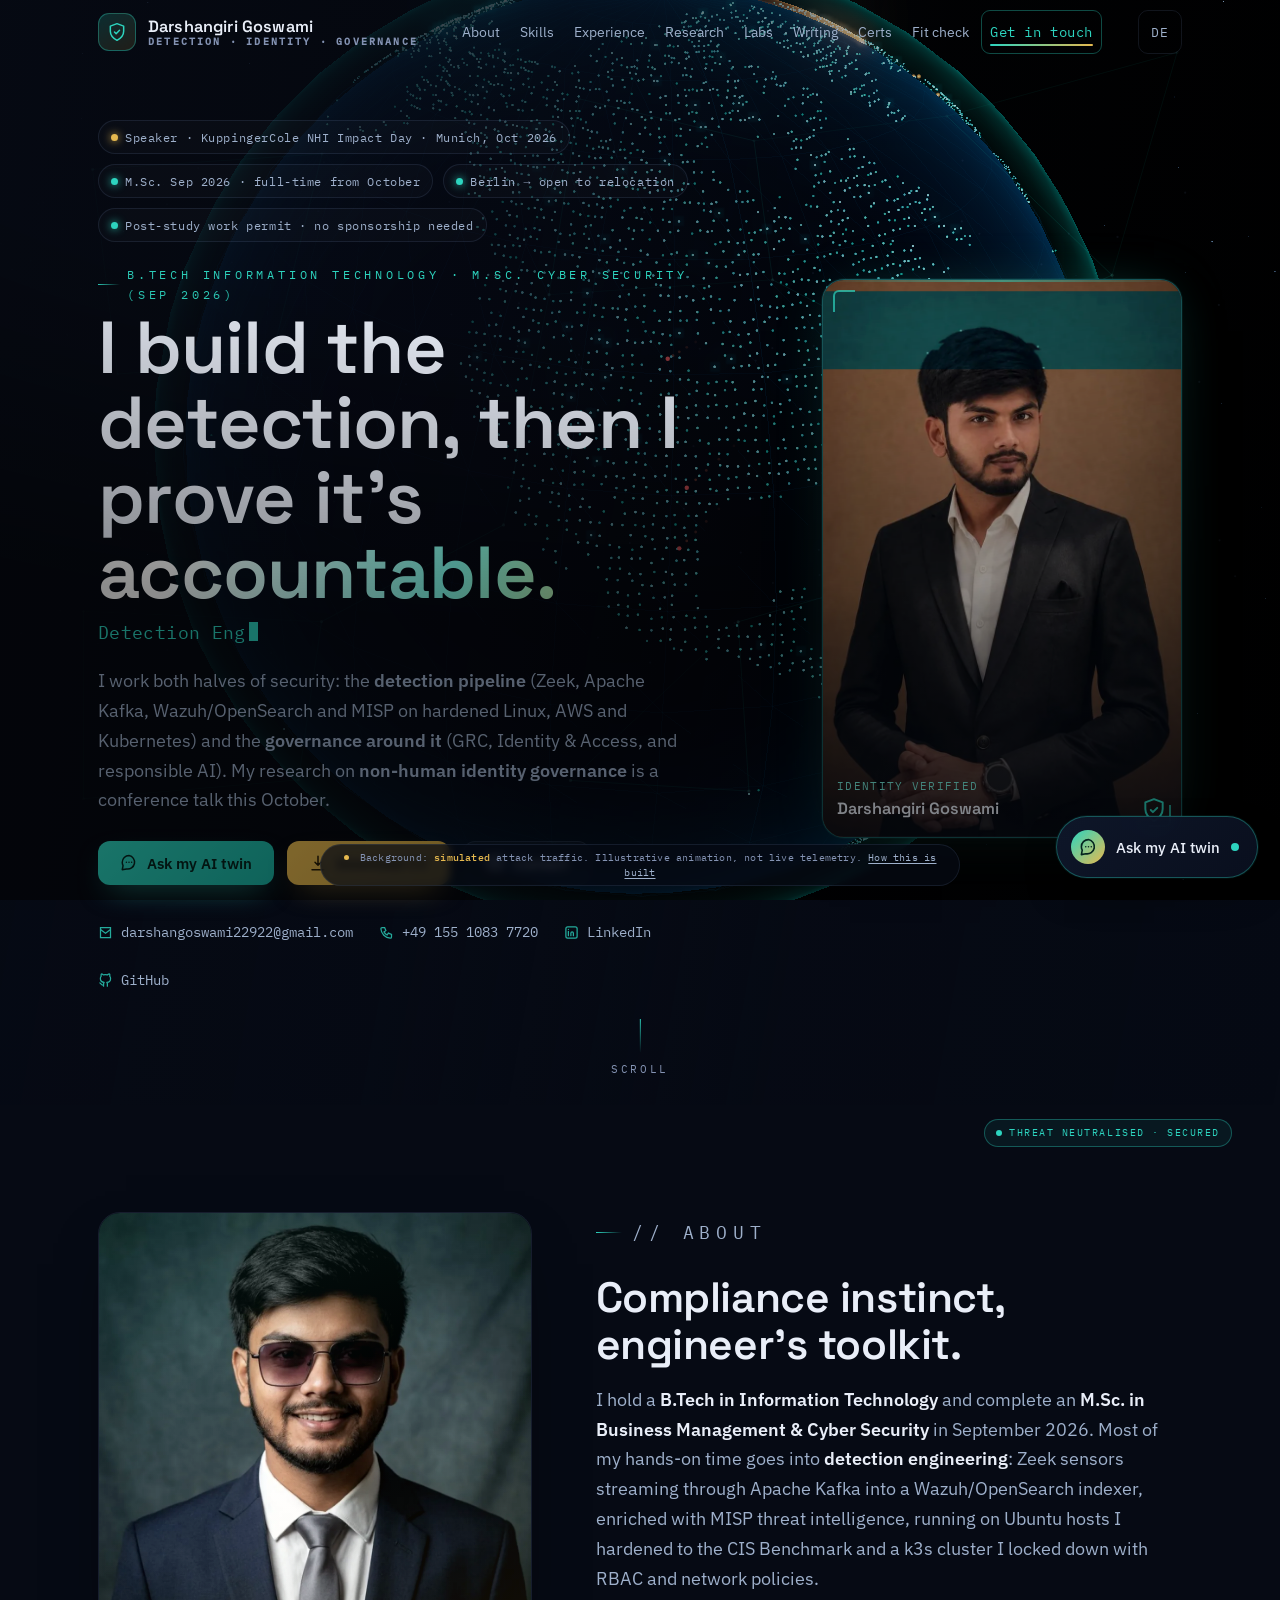
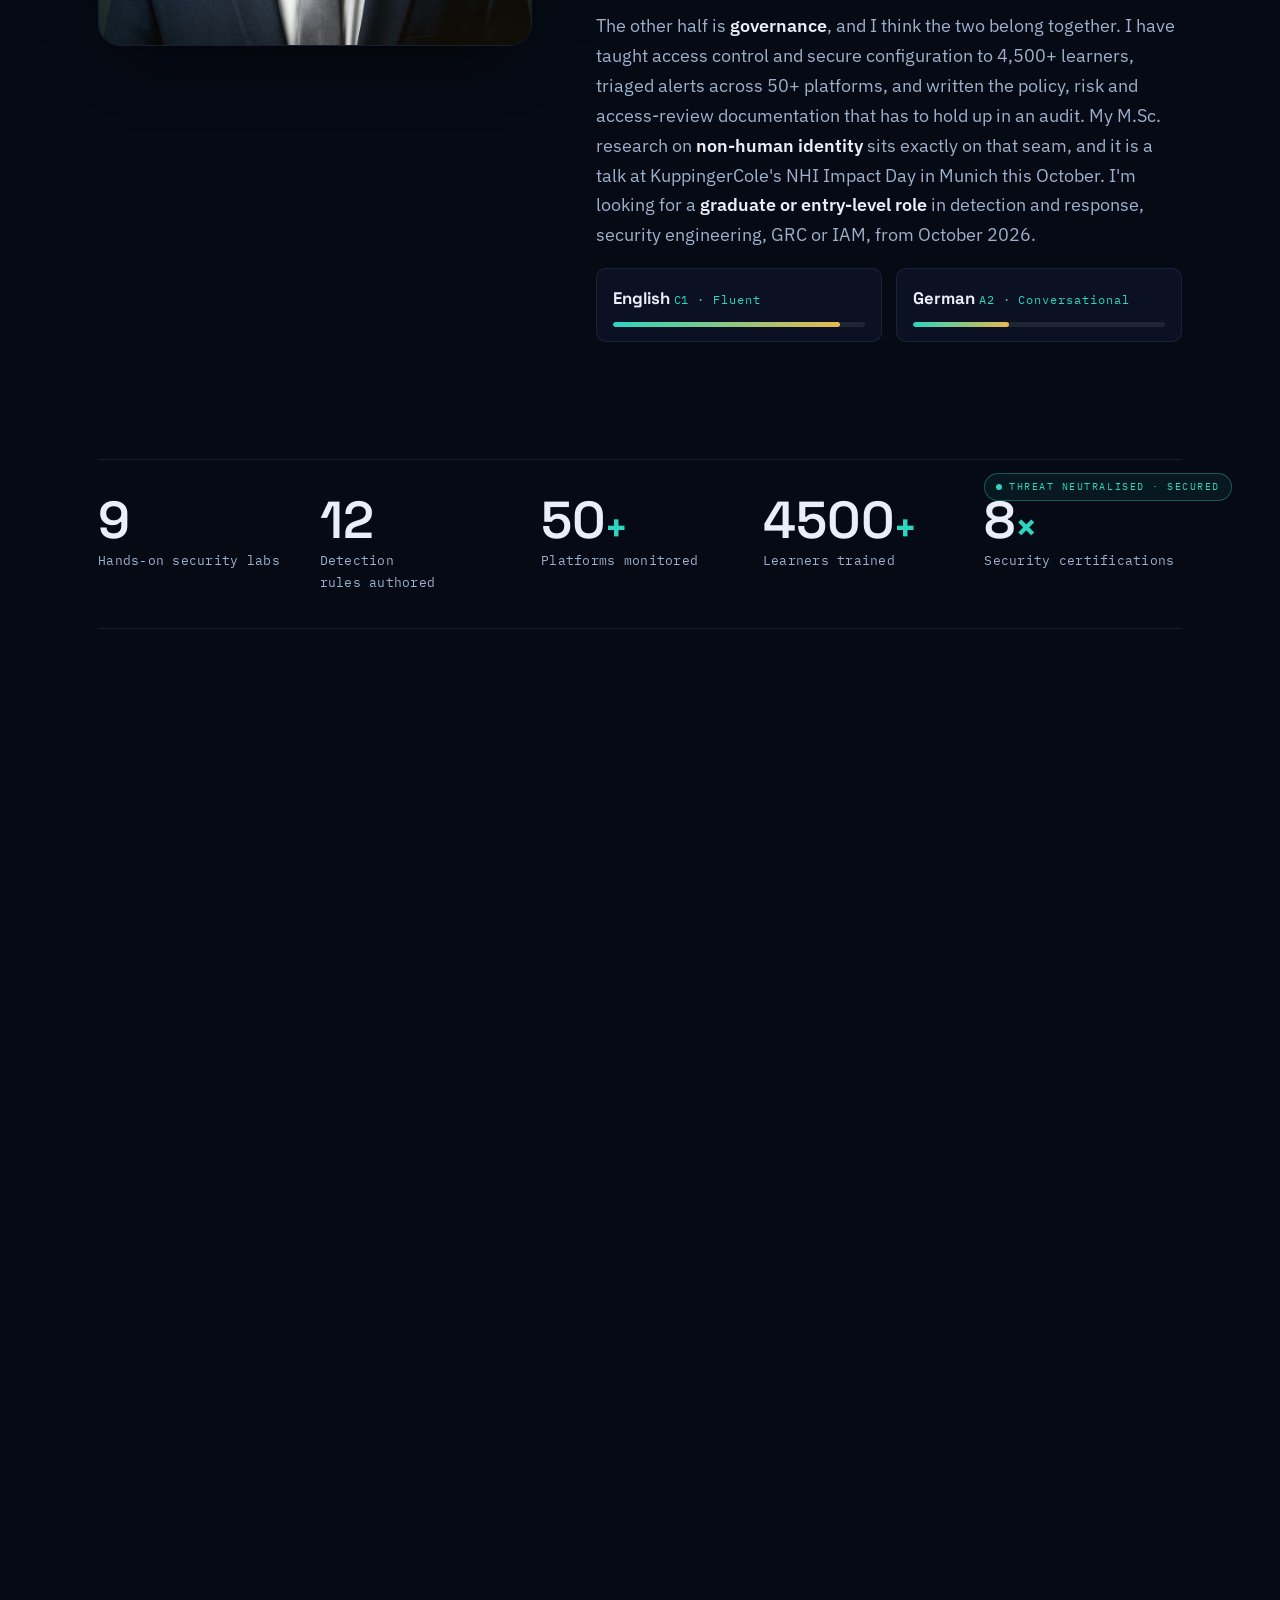
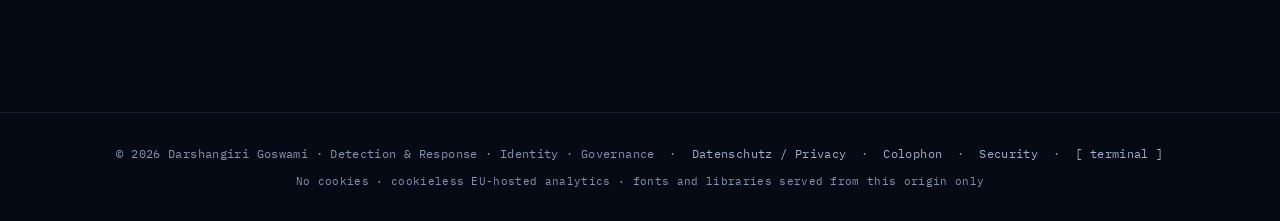
==== commit 533245c0: "Extend the NHI gap analysis to ISO/IEC 38507 and ISO/IEC 42001 The five-framework thesis attracts on" ====
--- a/index.html
+++ b/index.html
@@ -61,7 +61,7 @@
       "email": "mailto:darshangoswami22922@gmail.com",
       "url": "https://darshan2209.github.io/darshangiri-goswami/",
       "image": "https://darshan2209.github.io/darshangiri-goswami/assets/portrait.jpg",
-      "knowsAbout": ["Detection engineering", "Zeek", "Apache Kafka", "OpenSearch", "Wazuh", "MISP", "SIEM", "Security Operations Center (SOC)", "Incident response", "Linux security", "CIS Benchmark", "auditd", "Kubernetes", "AWS security", "Google Cloud Platform", "Oracle Cloud", "Identity & Access Management", "Non-human identity", "GDPR", "DORA", "NIS2", "ISO/IEC 27001", "ISMS", "NIST CSF", "MITRE ATT&CK", "EU AI Act", "Responsible AI"],
+      "knowsAbout": ["Detection engineering", "Zeek", "Apache Kafka", "OpenSearch", "Wazuh", "MISP", "SIEM", "Security Operations Center (SOC)", "Incident response", "Linux security", "CIS Benchmark", "auditd", "Kubernetes", "AWS security", "Google Cloud Platform", "Oracle Cloud", "Identity & Access Management", "Non-human identity", "GDPR", "DORA", "NIS2", "ISO/IEC 27001", "ISMS", "NIST CSF", "MITRE ATT&CK", "EU AI Act", "ISO/IEC 42001", "ISO/IEC 38507", "AI governance", "Agentic AI", "Responsible AI"],
       "alumniOf": [
         { "@type": "CollegeOrUniversity", "name": "GISMA University of Applied Sciences" },
         { "@type": "CollegeOrUniversity", "name": "Swarnim Startup and Innovation University" }
@@ -1414,6 +1414,22 @@
         </ul>
         <div class="tags"><span>MITRE ATT&amp;CK</span><span>UNC6395</span><span>Threat modelling</span><span>Gap analysis</span><span>OAuth</span></div>
       </div>
+      <div class="speak reveal rl d3">
+        <div class="speak-top">
+          <div class="speak-date"><span class="m">Sep</span><span class="d">26</span><span class="y">Brief</span></div>
+          <div>
+            <span class="speak-venue">Research note · thesis extension</span>
+            <h3>Do the AI standards close it?</h3>
+          </div>
+        </div>
+        <p>The first rebuttal I get is that the AI-governance standards must already cover this. I tested both, clause by clause. Neither closes the gap, and <b style="color:var(--text)">ISO/IEC 42001 cannot</b>: not one of its 38 Annex&nbsp;A controls is an access-control, authentication or identity control.</p>
+        <ul class="speak-facts">
+          <li>It is a <b style="color:var(--text)">seam, not a hole</b>. ISO 27001 governs the credential but assumes an owner with a review cycle; ISO 42001 governs the agent but has no credential control. Each defers the other half, so both audits can pass with the step uncovered.</li>
+          <li>NIST's NCCoE reached the same remedy independently in February 2026: RFC 8693 token exchange with nested <b style="color:var(--text)">act</b> claims to carry the delegation chain.</li>
+        </ul>
+        <p style="margin-top:14px"><a href="artifacts/nhi-ai-standards-gap.html" target="_blank" rel="noopener" style="color:var(--teal);font-family:var(--font-mono);font-size:.8rem">Read the clause-by-clause analysis &rarr;</a></p>
+        <div class="tags"><span>ISO/IEC 42001</span><span>ISO/IEC 38507</span><span>Agentic AI</span><span>NIST NCCoE</span><span>RFC 8693</span></div>
+      </div>
     </div>
     <p class="fit-note reveal d3" style="margin-top:16px">I also publish shorter pieces on identity and detection three times a week on LinkedIn. The latest three are further down this page.</p>
   </div>
@@ -2608,8 +2624,10 @@
     a:"On Linux: Ubuntu and Debian administration, hardening to the CIS Benchmark (key-only SSH, PAM policy, sysctl, service minimisation, host firewall), auditd rules for privileged execution and sensitive-file access, systemd services, and Bash scripting, including an idempotent script that applies and re-verifies the whole baseline on a fresh host, measured by Lynis before and after." },
   { k:['cloud','aws','gcp','google cloud','oracle','azure','kubernetes','k3s','container','s3','iam policy','guardduty','cloudtrail'],
     a:"On cloud and containers: AWS (IAM least privilege, CloudTrail, GuardDuty, S3 bucket policy) with a boto3 script that flags wildcard permissions and unused credentials; posture reviews on Google Cloud Platform and Oracle Cloud; Google Workspace and Microsoft 365 admin review (MFA enforcement, OAuth allowlisting, external sharing); Microsoft Azure and Entra ID; and Kubernetes on k3s with RBAC, network policies (Calico, because Flannel silently ignores them) and pod security standards." },
+  { k:['42001','38507','aims','ai management','ai governance','agentic','iso 42','iso 38','nccoe'],
+    a:"He tested both AI-governance standards against his thesis question and neither closes the gap. ISO/IEC 38507 is board-level guidance, not certifiable: its clause on governance of decision-making covers delegation of <i>decisions</i> from humans to a system, not delegation of <i>access</i> from one system to another. ISO/IEC 42001 cannot close it by construction, because not one of its 38 Annex A controls is an access-control, authentication or identity control. The finding is that the gap is a seam: ISO 27001 governs the credential but assumes an owner with a review cycle, ISO 42001 governs the agent but has no credential control, so an organisation can hold both certificates with the delegation step still uncovered. NIST's NCCoE independently arrived at the same remedy in February 2026, RFC 8693 token exchange with nested act claims." },
   { k:['research','thesis','talk','speak','conference','kuppingercole','nhi','delegation','agent','rfc'],
-    a:"Darshan is a selected speaker at KuppingerCole's NHI Impact Day in Munich on 14 October 2026. The talk is a structured gap analysis of non-human identity governance across five frameworks (SOC 2, NIST CSF 2.0, ISO 27001:2022, NIST SP 800-53 R5 and DORA): all five govern machine credentials, none addresses one non-human identity delegating authority to another, which is exactly what an AI agent does. It closes with an RFC 8693 bounded-delegation proof of concept that breaks the attack chain. The underlying MSc thesis is 98 pages with 15 figures and maps the UNC6395 campaign to MITRE ATT&amp;CK." },
+    a:"Darshan is a selected speaker at KuppingerCole's NHI Impact Day in Munich on 14 October 2026. The talk is a structured gap analysis of non-human identity governance across five frameworks (SOC 2, NIST CSF 2.0, ISO 27001:2022, NIST SP 800-53 R5 and DORA): all five govern machine credentials, none addresses one non-human identity delegating authority to another, which is exactly what an AI agent does. It closes with an RFC 8693 bounded-delegation proof of concept that breaks the attack chain. The underlying MSc thesis is 98 pages with 15 figures and maps the UNC6395 campaign to MITRE ATT&amp;CK. He has since extended the analysis to ISO/IEC 42001 and ISO/IEC 38507, and neither closes the gap either." },
   { k:['post','writing','write','linkedin','content','article','nhi','non-human','follower','thought'],
     a:"Darshan publishes a short, practical security lesson three times a week on LinkedIn (5,000+ followers), identity, GRC and SecOps topics. The Writing section on this site always shows his three latest posts automatically." },
   { k:['experience','work','job','niit','cyberdiplomat','analyst','trainer','role'],
@@ -2845,7 +2863,7 @@
     certs(){ print('SC-200 ✔ · Cisco CyberOps ✔ · SC-300 ✔ · Google Cybersecurity ✔ · CTIGA ✔\nTryHackMe Sec1 ✔ · ISO 27001 Associate ✔ · SC-900 ✔ · Security+ SY0-701 ⏳\n<span class="t-dim">(verify: credly.com/users/darshan-goswami.e4c6c92c)</span>'); },
     labs(){ print('1. Detection Engineering, Zeek → Kafka → Wazuh/OpenSearch + MISP, 12 rules authored & tuned\n2. Linux Hardening, CIS baseline via idempotent Bash script, auditd piped into the detection stack\n3. Multi-Cloud Posture, AWS misconfigured on purpose then remediated; repeated on GCP + Oracle\n4. Kubernetes, k3s with RBAC, network policies and pod security standards, audit-log reconstruction\n5. Network Segmentation & Secure Tooling, VLANs/DMZ/SPAN + Bandit and pip-audit on the tooling\n6. AI-Assisted Monitoring, Python anomaly detection + AI triage/risk-scoring via API, human-in-the-loop'); },
     projects(){ CMDS.labs(); },
-    research(){ print('<span class="t-ok">KuppingerCole NHI Impact Day</span> · Munich · 14 Oct 2026 · selected speaker\nGap analysis of non-human identity governance across SOC 2, NIST CSF 2.0, ISO 27001:2022,\nNIST SP 800-53 R5 and DORA. All five govern machine credentials. None covers one machine\ndelegating to another, which is exactly what an AI agent does.\nProof of concept: RFC 8693 bounded delegation, which breaks the attack chain.\n<span class="t-dim">MSc thesis behind it: 98 pages, 15 figures, UNC6395 mapped to MITRE ATT&CK.</span>'); },
+    research(){ print('<span class="t-ok">KuppingerCole NHI Impact Day</span> · Munich · 14 Oct 2026 · selected speaker\nGap analysis of non-human identity governance across SOC 2, NIST CSF 2.0, ISO 27001:2022,\nNIST SP 800-53 R5 and DORA. All five govern machine credentials. None covers one machine\ndelegating to another, which is exactly what an AI agent does.\nProof of concept: RFC 8693 bounded delegation, which breaks the attack chain.\n<span class="t-dim">MSc thesis behind it: 98 pages, 15 figures, UNC6395 mapped to MITRE ATT&CK.</span>\n<span class="t-dim">Extension: ISO 42001 and ISO 38507 do not close it either. 42001 has no identity control at all.</span>'); },
     experience(){ print('2025      Cybersecurity Trainer @ NIIT Foundation (4500+ trained, 95% certified\n2023-24   Cybersecurity Research Analyst @ The CyberDiplomat) 50+ platforms monitored\n2023      Cybersecurity Research Intern @ The CyberDiplomat, crypto threat research, +30% TI quality'); },
     contact(){ print('email: <span class="t-ok">darshangoswami22922@gmail.com</span>\nphone: +49 155 1083 7720\nlocation: Berlin (open to relocation) · full-time from Oct 2026'); },
     linkedin(){ window.open('https://linkedin.com/in/darshangiri-goswami-033283213','_blank'); print('opening LinkedIn…','t-dim'); },
@@ -3074,6 +3092,22 @@
     ['#experience .section-head p:nth-of-type(2)', 'Teams in Governance schulen und echte Alerts triagieren, Richtlinien werden zu gelebter Praxis.'],
     ['#research .section-head h2', 'Forschung &amp; Vorträge'],
     ['#research .section-head p:nth-of-type(2)', 'Meine M.Sc.-Forschung stellt eine eng gefasste Frage: Fünf verbreitete Frameworks regeln Identität, aber was passiert, wenn die Identität eine Maschine ist, die an eine andere Maschine delegiert? Die kurze Antwort: Keines von ihnen sagt es.'],
+    ['.speak-grid .speak:nth-child(1) .speak-date .m', 'Okt'],
+    ['.speak-grid .speak:nth-child(1) .speak-venue', 'Ausgewählter Sprecher · München, Deutschland'],
+    ['.speak-grid .speak:nth-child(1) p:nth-of-type(1)', 'Eine strukturierte Gap-Analyse der Non-Human-Identity-Governance über <b style="color:var(--text)">fünf GRC-Frameworks</b>: SOC&nbsp;2, NIST CSF 2.0, ISO/IEC 27001:2022, NIST SP 800-53 R5 und DORA. Jedes davon regelt Maschinen-Credentials kompetent. Keines der fünf behandelt, was geschieht, wenn eine Non-Human Identity ihre Autorität an eine andere delegiert, also genau den Schritt, den ein KI-Agent geht.'],
+    ['.speak-grid .speak:nth-child(1) .speak-facts li:nth-child(1)', 'Der Befund ist nicht, dass Kontrollen fehlen. Die Mechanismen existieren; die Vorgaben nicht.'],
+    ['.speak-grid .speak:nth-child(1) .speak-facts li:nth-child(2)', 'Abgeschlossen mit einem lauffähigen Proof of Concept: <b style="color:var(--text)">RFC 8693 Bounded Delegation</b>, der ein breites Token gegen ein eingegrenztes, audience-gebundenes tauscht und damit die Angriffskette bricht.'],
+    ['.speak-grid .speak:nth-child(2) .speak-venue', 'Masterarbeit · GISMA University'],
+    ['.speak-grid .speak:nth-child(2) p:nth-of-type(1)', 'Die vollständige Studie hinter dem Vortrag: 98 Seiten, 15 Abbildungen, adversariale Validierung. Wo die Framework-Analyse eine Kontrolle als still ausweist, zeigt die Arbeit, was diese Stille kostet, indem sie einen realen Angriff hindurchführt.'],
+    ['.speak-grid .speak:nth-child(2) .speak-facts li:nth-child(1)', 'Die <b style="color:var(--text)">UNC6395</b>-Kampagne Schritt für Schritt auf <b style="color:var(--text)">MITRE ATT&amp;CK</b> gemappt und anschließend gegen die Kontrollen jedes Frameworks gespielt, um zu sehen, welches sie erkannt hätte.'],
+    ['.speak-grid .speak:nth-child(2) .speak-facts li:nth-child(2)', 'Adversariale Validierung jeder Aussage: Jede identifizierte Lücke wurde gegen das Gegenargument geprüft, dass eine bestehende Kontrolle sie bereits abdeckt.'],
+    ['.speak-grid .speak:nth-child(3) .speak-date .y', 'Notiz'],
+    ['.speak-grid .speak:nth-child(3) .speak-venue', 'Forschungsnotiz · Erweiterung der Thesis'],
+    ['.speak-grid .speak:nth-child(3) h3', 'Schließen die KI-Normen die Lücke?'],
+    ['.speak-grid .speak:nth-child(3) p:nth-of-type(1)', 'Der erste Einwand, den ich höre: Die KI-Governance-Normen müssten das doch abdecken. Ich habe beide Klausel für Klausel geprüft. Keine schließt die Lücke, und <b style="color:var(--text)">ISO/IEC 42001 kann es nicht</b>: Keine ihrer 38 Maßnahmen in Anhang&nbsp;A ist eine Zugriffs-, Authentifizierungs- oder Identitätsmaßnahme.'],
+    ['.speak-grid .speak:nth-child(3) .speak-facts li:nth-child(1)', 'Es ist eine <b style="color:var(--text)">Naht, kein Loch</b>. ISO 27001 regelt das Credential, setzt aber einen Eigentümer mit Rezertifizierung voraus; ISO 42001 regelt den Agenten, kennt aber kein Credential. Jede verweist auf die andere Hälfte, sodass beide Audits bestehen können, während der Schritt ungedeckt bleibt.'],
+    ['.speak-grid .speak:nth-child(3) .speak-facts li:nth-child(2)', 'Das NCCoE des NIST kam im Februar 2026 unabhängig zur selben Lösung: RFC 8693 Token Exchange mit verschachtelten <b style="color:var(--text)">act</b>-Claims für die Delegationskette.'],
+    ['.speak-grid .speak:nth-child(3) p:nth-of-type(2) a', 'Zur klauselweisen Analyse &rarr;'],
     ['#projects .section-head h2', 'Engineering-Labs'],
     ['#projects .section-head p:nth-of-type(2)', 'Ich baue das Monitoring und die Infrastruktur, über die ich Richtlinien schreibe. Jedes davon ist eine echte Umgebung, die ich aufgesetzt, absichtlich kaputtgemacht und anschließend dokumentiert habe: was konfiguriert wurde, was gegriffen hat und was nicht.'],
     ['#lab .section-head h2', 'Governance-Arbeitsproben'],
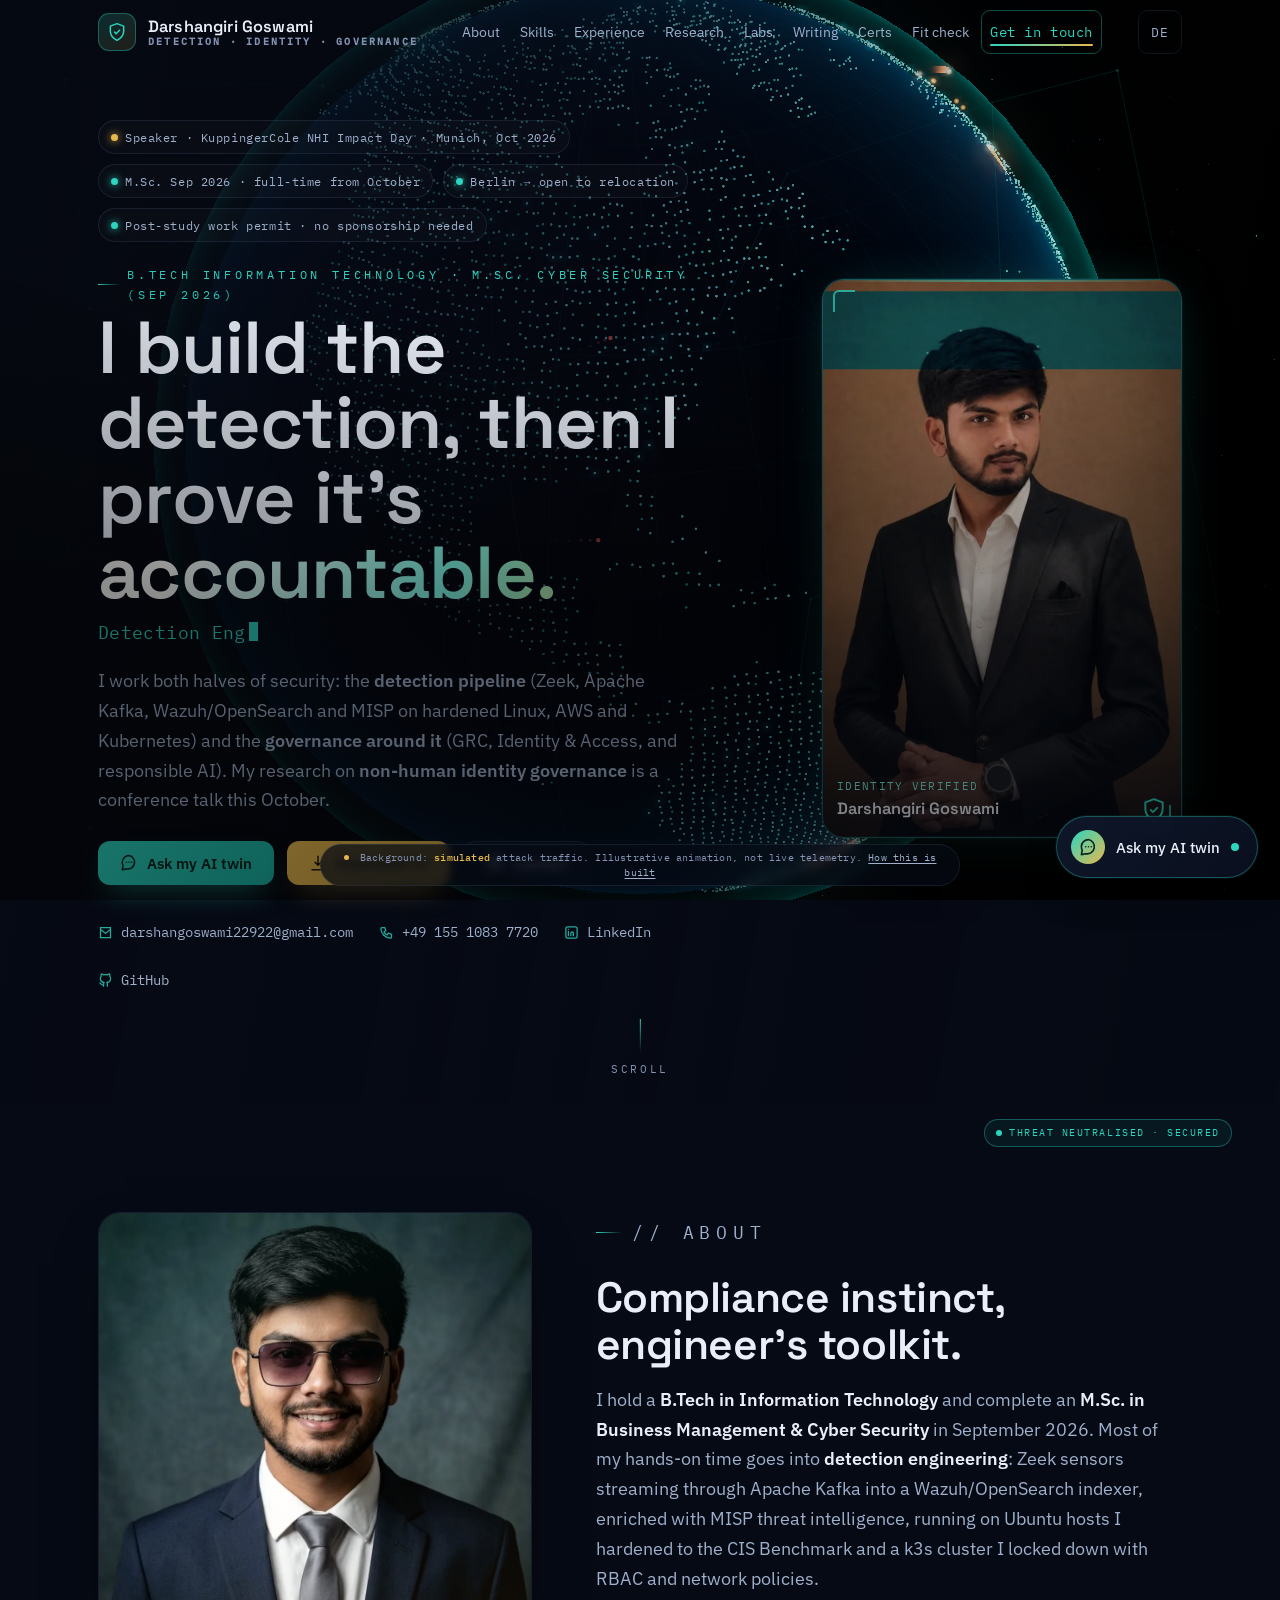
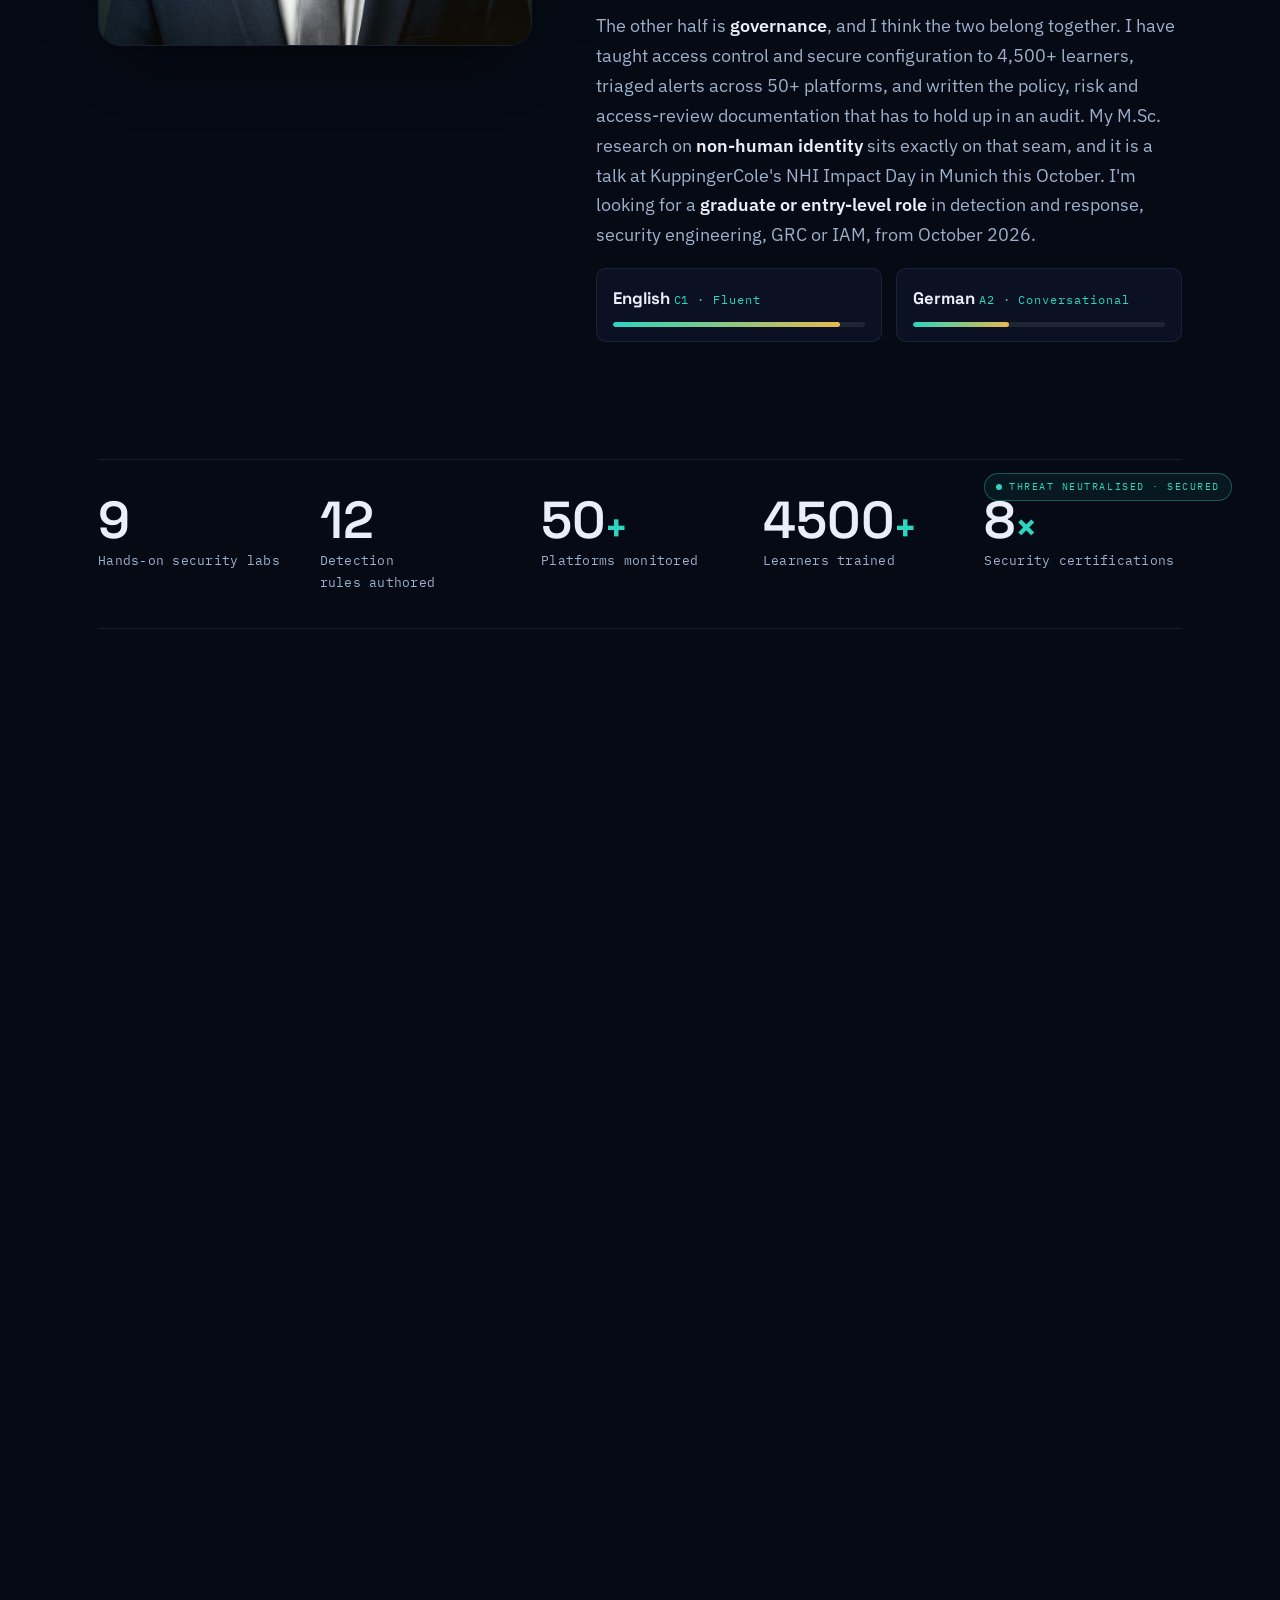
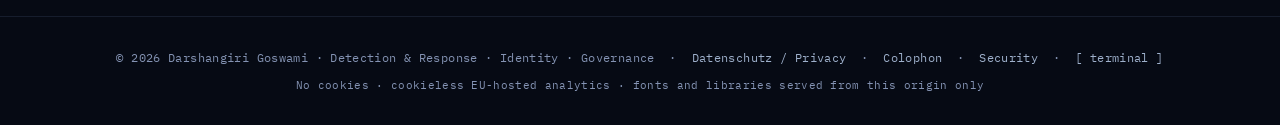
==== commit 823753a7: "Correct KuppingerCole talk details: 6 Oct 2026, eight instruments, panel The talk is on 6 October 20" ====
--- a/index.html
+++ b/index.html
@@ -61,7 +61,7 @@
       "email": "mailto:darshangoswami22922@gmail.com",
       "url": "https://darshan2209.github.io/darshangiri-goswami/",
       "image": "https://darshan2209.github.io/darshangiri-goswami/assets/portrait.jpg",
-      "knowsAbout": ["Detection engineering", "Zeek", "Apache Kafka", "OpenSearch", "Wazuh", "MISP", "SIEM", "Security Operations Center (SOC)", "Incident response", "Linux security", "CIS Benchmark", "auditd", "Kubernetes", "AWS security", "Google Cloud Platform", "Oracle Cloud", "Identity & Access Management", "Non-human identity", "GDPR", "DORA", "NIS2", "ISO/IEC 27001", "ISMS", "NIST CSF", "MITRE ATT&CK", "EU AI Act", "ISO/IEC 42001", "ISO/IEC 38507", "AI governance", "Agentic AI", "Responsible AI"],
+      "knowsAbout": ["Detection engineering", "Zeek", "Apache Kafka", "OpenSearch", "Wazuh", "MISP", "SIEM", "Security Operations Center (SOC)", "Incident response", "Linux security", "CIS Benchmark", "auditd", "Kubernetes", "AWS security", "Google Cloud Platform", "Oracle Cloud", "Identity & Access Management", "Non-human identity", "GDPR", "DORA", "NIS2", "ISO/IEC 27001", "ISMS", "NIST CSF", "MITRE ATT&CK", "EU AI Act", "Responsible AI"],
       "alumniOf": [
         { "@type": "CollegeOrUniversity", "name": "GISMA University of Applied Sciences" },
         { "@type": "CollegeOrUniversity", "name": "Swarnim Startup and Innovation University" }
@@ -71,8 +71,8 @@
     },
     {
       "@type": "Event",
-      "name": "KuppingerCole NHI Impact Day 2026",
-      "startDate": "2026-10-14",
+      "name": "KuppingerCole AIdentity & Non-Human Identity Impact Day 2026",
+      "startDate": "2026-10-06",
       "eventAttendanceMode": "https://schema.org/OfflineEventAttendanceMode",
       "location": { "@type": "Place", "name": "Munich, Germany", "address": { "@type": "PostalAddress", "addressLocality": "Munich", "addressCountry": "DE" } },
       "performer": { "@type": "Person", "name": "Darshangiri Goswami" },
@@ -1381,23 +1381,24 @@
     <div class="section-head reveal">
       <p class="eyebrow">// Research</p>
       <h2>Research &amp; speaking</h2>
-      <p>My M.Sc. research asks a narrow question: five widely-used frameworks all govern identity, so what happens when the identity is a machine that delegates to another machine? The short answer is that none of them say.</p>
+      <p>My M.Sc. research asks a narrow question: eight widely used security and AI-governance instruments all govern identity, so what happens when a machine identity's authority passes to an AI agent? The short answer is that none of them states a requirement an auditor can test.</p>
     </div>
     <div class="speak-grid">
       <div class="speak lead reveal rl d1">
         <div class="speak-top">
-          <div class="speak-date"><span class="m">Oct</span><span class="d">14</span><span class="y">2026</span></div>
+          <div class="speak-date"><span class="m">Oct</span><span class="d">6</span><span class="y">2026</span></div>
           <div>
-            <span class="speak-venue">Selected speaker · Munich, Germany</span>
-            <h3>KuppingerCole NHI Impact Day</h3>
+            <span class="speak-venue">Speaker and panellist · Munich, Germany</span>
+            <h3>KuppingerCole AIdentity &amp; Non-Human Identity Impact Day</h3>
           </div>
         </div>
-        <p>A structured gap analysis of non-human identity governance across <b style="color:var(--text)">five GRC frameworks</b>: SOC&nbsp;2, NIST CSF 2.0, ISO/IEC 27001:2022, NIST SP 800-53 R5 and DORA. Each one governs machine credentials competently. None of the five addresses what happens when one non-human identity delegates its authority to another, which is precisely the step an AI agent takes.</p>
+        <p>A structured gap analysis of non-human identity governance across <b style="color:var(--text)">eight security and AI-governance instruments</b>: SOC&nbsp;2, NIST CSF 2.0, ISO/IEC 27001:2022, NIST SP 800-53 Rev.&nbsp;5, DORA, Germany's BSIG §30, ISO/IEC 42001 and ISO/IEC 38507. Each governs the machine identity as an account. None states an assessable requirement for the moment that identity's authority passes to an AI agent.</p>
         <ul class="speak-facts">
           <li>The finding is not that controls are missing. The mechanisms exist; the mandates do not.</li>
-          <li>Closed with a working proof of concept: <b style="color:var(--text)">RFC 8693 bounded delegation</b>, exchanging a broad token for a narrowed, audience-bound one, which breaks the attack chain.</li>
+          <li>Closes with a proposal: <b style="color:var(--text)">bounded-delegation control language</b> built on OAuth 2.0 Token Exchange (RFC 8693), written so each instrument could adopt it through an amendment route it already has.</li>
+          <li>Also on the 11:10 panel <b style="color:var(--text)">"Machines Now Outnumber Humans - Is IAM Ready?"</b></li>
         </ul>
-        <div class="tags"><span>Non-human identity</span><span>Agentic AI</span><span>RFC 8693</span><span>DORA</span><span>NIST CSF 2.0</span><span>ISO 27001</span></div>
+        <div class="tags"><span>Non-human identity</span><span>Agentic AI</span><span>RFC 8693</span><span>DORA</span><span>NIS2</span><span>ISO/IEC 42001</span></div>
       </div>
       <div class="speak reveal rr d2">
         <div class="speak-top">
@@ -1407,28 +1408,12 @@
             <h3>From Silent Controls to Exploitable Paths</h3>
           </div>
         </div>
-        <p>The full study behind the talk: 98 pages, 15 figures, adversarial validation. Where the framework analysis says a control is silent, the thesis shows what that silence costs by walking a real intrusion through it.</p>
+        <p>The full study behind the talk: eight instruments, five governance dimensions and forty verdicts on a fixed Covered, Partial or Silent decision procedure. Where the analysis finds a control silent, the thesis shows what that silence costs by walking a real intrusion through it.</p>
         <ul class="speak-facts">
           <li>The <b style="color:var(--text)">UNC6395</b> campaign mapped step by step to <b style="color:var(--text)">MITRE ATT&amp;CK</b>, then replayed against each framework's controls to see which would have caught it.</li>
           <li>Adversarial validation on every claim: each identified gap tested against the counter-argument that an existing control already covers it.</li>
         </ul>
         <div class="tags"><span>MITRE ATT&amp;CK</span><span>UNC6395</span><span>Threat modelling</span><span>Gap analysis</span><span>OAuth</span></div>
-      </div>
-      <div class="speak reveal rl d3">
-        <div class="speak-top">
-          <div class="speak-date"><span class="m">Sep</span><span class="d">26</span><span class="y">Brief</span></div>
-          <div>
-            <span class="speak-venue">Research note · thesis extension</span>
-            <h3>Do the AI standards close it?</h3>
-          </div>
-        </div>
-        <p>The first rebuttal I get is that the AI-governance standards must already cover this. I tested both, clause by clause. Neither closes the gap, and <b style="color:var(--text)">ISO/IEC 42001 cannot</b>: not one of its 38 Annex&nbsp;A controls is an access-control, authentication or identity control.</p>
-        <ul class="speak-facts">
-          <li>It is a <b style="color:var(--text)">seam, not a hole</b>. ISO 27001 governs the credential but assumes an owner with a review cycle; ISO 42001 governs the agent but has no credential control. Each defers the other half, so both audits can pass with the step uncovered.</li>
-          <li>NIST's NCCoE reached the same remedy independently in February 2026: RFC 8693 token exchange with nested <b style="color:var(--text)">act</b> claims to carry the delegation chain.</li>
-        </ul>
-        <p style="margin-top:14px"><a href="artifacts/nhi-ai-standards-gap.html" target="_blank" rel="noopener" style="color:var(--teal);font-family:var(--font-mono);font-size:.8rem">Read the clause-by-clause analysis &rarr;</a></p>
-        <div class="tags"><span>ISO/IEC 42001</span><span>ISO/IEC 38507</span><span>Agentic AI</span><span>NIST NCCoE</span><span>RFC 8693</span></div>
       </div>
     </div>
     <p class="fit-note reveal d3" style="margin-top:16px">I also publish shorter pieces on identity and detection three times a week on LinkedIn. The latest three are further down this page.</p>
@@ -2624,10 +2609,8 @@
     a:"On Linux: Ubuntu and Debian administration, hardening to the CIS Benchmark (key-only SSH, PAM policy, sysctl, service minimisation, host firewall), auditd rules for privileged execution and sensitive-file access, systemd services, and Bash scripting, including an idempotent script that applies and re-verifies the whole baseline on a fresh host, measured by Lynis before and after." },
   { k:['cloud','aws','gcp','google cloud','oracle','azure','kubernetes','k3s','container','s3','iam policy','guardduty','cloudtrail'],
     a:"On cloud and containers: AWS (IAM least privilege, CloudTrail, GuardDuty, S3 bucket policy) with a boto3 script that flags wildcard permissions and unused credentials; posture reviews on Google Cloud Platform and Oracle Cloud; Google Workspace and Microsoft 365 admin review (MFA enforcement, OAuth allowlisting, external sharing); Microsoft Azure and Entra ID; and Kubernetes on k3s with RBAC, network policies (Calico, because Flannel silently ignores them) and pod security standards." },
-  { k:['42001','38507','aims','ai management','ai governance','agentic','iso 42','iso 38','nccoe'],
-    a:"He tested both AI-governance standards against his thesis question and neither closes the gap. ISO/IEC 38507 is board-level guidance, not certifiable: its clause on governance of decision-making covers delegation of <i>decisions</i> from humans to a system, not delegation of <i>access</i> from one system to another. ISO/IEC 42001 cannot close it by construction, because not one of its 38 Annex A controls is an access-control, authentication or identity control. The finding is that the gap is a seam: ISO 27001 governs the credential but assumes an owner with a review cycle, ISO 42001 governs the agent but has no credential control, so an organisation can hold both certificates with the delegation step still uncovered. NIST's NCCoE independently arrived at the same remedy in February 2026, RFC 8693 token exchange with nested act claims." },
   { k:['research','thesis','talk','speak','conference','kuppingercole','nhi','delegation','agent','rfc'],
-    a:"Darshan is a selected speaker at KuppingerCole's NHI Impact Day in Munich on 14 October 2026. The talk is a structured gap analysis of non-human identity governance across five frameworks (SOC 2, NIST CSF 2.0, ISO 27001:2022, NIST SP 800-53 R5 and DORA): all five govern machine credentials, none addresses one non-human identity delegating authority to another, which is exactly what an AI agent does. It closes with an RFC 8693 bounded-delegation proof of concept that breaks the attack chain. The underlying MSc thesis is 98 pages with 15 figures and maps the UNC6395 campaign to MITRE ATT&amp;CK. He has since extended the analysis to ISO/IEC 42001 and ISO/IEC 38507, and neither closes the gap either." },
+    a:"Darshan speaks at KuppingerCole's AIdentity &amp; Non-Human Identity Impact Day in Munich on 6 October 2026 (15:20, governance track) and joins the 11:10 panel 'Machines Now Outnumber Humans - Is IAM Ready?'. The talk is a structured gap analysis of non-human identity governance across eight security and AI-governance instruments, from SOC 2, ISO/IEC 27001 and DORA to ISO/IEC 42001: they govern the machine identity as an account, but none states an assessable requirement for the moment its authority passes to an AI agent. It closes with proposed bounded-delegation control language built on RFC 8693. The underlying MSc thesis maps the UNC6395 campaign to MITRE ATT&amp;CK." },
   { k:['post','writing','write','linkedin','content','article','nhi','non-human','follower','thought'],
     a:"Darshan publishes a short, practical security lesson three times a week on LinkedIn (5,000+ followers), identity, GRC and SecOps topics. The Writing section on this site always shows his three latest posts automatically." },
   { k:['experience','work','job','niit','cyberdiplomat','analyst','trainer','role'],
@@ -2635,7 +2618,7 @@
   { k:['cert','sc-900','sc-300','sc-200','security+','google','cisco','cyberops','ctiga','qualif','credential'],
     a:"Certifications: Microsoft SC-200 (Security Operations Analyst), Cisco CyberOps Associate, Microsoft SC-300 (Identity &amp; Access Administrator), Google Cybersecurity, the Certified Threat Intelligence &amp; Governance Analyst (CTIGA) from Red Team Leaders, TryHackMe Sec1, ISO/IEC 27001 Associate and Microsoft SC-900, with CompTIA Security+ SY0-701 in progress. All verifiable on his Credly profile." },
   { k:['education','study','degree','msc','university','gisma','btech','student'],
-    a:"He holds a B.Tech in Information Technology (GPA 8.76/10, German equivalent 1.6) covering operating systems, networks, databases, programming and information security, and completes an MSc in Business Management &amp; Cyber Security at GISMA University of Applied Sciences, Potsdam, in September 2026. His MSc thesis on non-human identity governance was accepted as a talk at KuppingerCole's NHI Impact Day. He's targeting graduate and entry-level roles from October 2026, not internships or working-student positions." },
+    a:"He holds a B.Tech in Information Technology (GPA 8.76/10, German equivalent 1.6) covering operating systems, networks, databases, programming and information security, and completes an MSc in Business Management &amp; Cyber Security at GISMA University of Applied Sciences, Potsdam, in September 2026. His MSc thesis on non-human identity governance was accepted as a talk at KuppingerCole's AIdentity &amp; Non-Human Identity Impact Day (Munich, 6 October 2026). He's targeting graduate and entry-level roles from October 2026, not internships or working-student positions." },
   { k:['available','availability','relocat','frankfurt','berlin','hours','start','location','contact','email','reach'],
     a:"He's based in Berlin, open to relocation, and available full-time from October 2026, he's interviewing now for autumn starts. As a graduate of a German university he holds an 18-month post-study residence permit with unrestricted employment, so no employer sponsorship is needed. Reach him at darshangoswami22922@gmail.com, +49 155 1083 7720, or on LinkedIn." },
   { k:['language','english','german','speak'],
@@ -2858,12 +2841,12 @@
       '  nmap · sudo hire darshan · hack     for the curious\n' +
       '  ls · cat · decode &lt;base64&gt; · submit &lt;flag&gt;     <span class="t-dim">// recon tools</span>\n' +
       '  clear · exit'); },
-    about(){ print('B.Tech Information Technology · MSc Business Management & Cyber Security (GISMA, Sep 2026).\nDetection & response · Linux/cloud security · IAM · GRC. Builds the detection, then proves it is accountable.\nTrained 4500+ people (95% certified). Speaking at KuppingerCole NHI Impact Day, Munich, 14 Oct 2026.'); },
+    about(){ print('B.Tech Information Technology · MSc Business Management & Cyber Security (GISMA, Sep 2026).\nDetection & response · Linux/cloud security · IAM · GRC. Builds the detection, then proves it is accountable.\nTrained 4500+ people (95% certified). Speaking at KuppingerCole AIdentity & NHI Impact Day, Munich, 6 Oct 2026.'); },
     skills(){ print('<span class="t-ok">[Detect]</span> Zeek · Apache Kafka · Wazuh/OpenSearch · MISP · rule authoring & tuning · FIM · triage\n<span class="t-ok">[Linux]</span> Ubuntu/Debian admin · CIS hardening · auditd · Bash · systemd · VLANs/DMZ/SPAN\n<span class="t-ok">[Cloud]</span> AWS IAM/CloudTrail/GuardDuty/S3 · GCP · Oracle · Entra ID · k3s RBAC/NetPol/PSS\n<span class="t-ok">[IAM]</span> access reviews · RBAC · least privilege · JML · NHI governance · RFC 8693\n<span class="t-ok">[GRC]</span> ISO 27001/ISMS · NIST CSF · GDPR · DORA · NIS2 · MITRE ATT&CK · EU AI Act\n<span class="t-ok">[Auto]</span> Python · Bash · PowerShell · AI alert triage · Bandit · pip-audit'); },
     certs(){ print('SC-200 ✔ · Cisco CyberOps ✔ · SC-300 ✔ · Google Cybersecurity ✔ · CTIGA ✔\nTryHackMe Sec1 ✔ · ISO 27001 Associate ✔ · SC-900 ✔ · Security+ SY0-701 ⏳\n<span class="t-dim">(verify: credly.com/users/darshan-goswami.e4c6c92c)</span>'); },
     labs(){ print('1. Detection Engineering, Zeek → Kafka → Wazuh/OpenSearch + MISP, 12 rules authored & tuned\n2. Linux Hardening, CIS baseline via idempotent Bash script, auditd piped into the detection stack\n3. Multi-Cloud Posture, AWS misconfigured on purpose then remediated; repeated on GCP + Oracle\n4. Kubernetes, k3s with RBAC, network policies and pod security standards, audit-log reconstruction\n5. Network Segmentation & Secure Tooling, VLANs/DMZ/SPAN + Bandit and pip-audit on the tooling\n6. AI-Assisted Monitoring, Python anomaly detection + AI triage/risk-scoring via API, human-in-the-loop'); },
     projects(){ CMDS.labs(); },
-    research(){ print('<span class="t-ok">KuppingerCole NHI Impact Day</span> · Munich · 14 Oct 2026 · selected speaker\nGap analysis of non-human identity governance across SOC 2, NIST CSF 2.0, ISO 27001:2022,\nNIST SP 800-53 R5 and DORA. All five govern machine credentials. None covers one machine\ndelegating to another, which is exactly what an AI agent does.\nProof of concept: RFC 8693 bounded delegation, which breaks the attack chain.\n<span class="t-dim">MSc thesis behind it: 98 pages, 15 figures, UNC6395 mapped to MITRE ATT&CK.</span>\n<span class="t-dim">Extension: ISO 42001 and ISO 38507 do not close it either. 42001 has no identity control at all.</span>'); },
+    research(){ print('<span class="t-ok">KuppingerCole AIdentity & NHI Impact Day</span> · Munich · 6 Oct 2026 · speaker + panellist\nGap analysis of non-human identity governance across eight instruments: SOC 2, NIST CSF 2.0,\nISO 27001:2022, NIST SP 800-53 R5, DORA, BSIG §30, ISO 42001 and ISO 38507. All eight govern\nthe machine identity as an account. None states an assessable rule for agent delegation.\nProposal: bounded-delegation control language built on RFC 8693.\n<span class="t-dim">MSc thesis behind it: UNC6395 mapped to MITRE ATT&CK; IA-9 and IA-13 sit in no SP 800-53B baseline.</span>'); },
     experience(){ print('2025      Cybersecurity Trainer @ NIIT Foundation (4500+ trained, 95% certified\n2023-24   Cybersecurity Research Analyst @ The CyberDiplomat) 50+ platforms monitored\n2023      Cybersecurity Research Intern @ The CyberDiplomat, crypto threat research, +30% TI quality'); },
     contact(){ print('email: <span class="t-ok">darshangoswami22922@gmail.com</span>\nphone: +49 155 1083 7720\nlocation: Berlin (open to relocation) · full-time from Oct 2026'); },
     linkedin(){ window.open('https://linkedin.com/in/darshangiri-goswami-033283213','_blank'); print('opening LinkedIn…','t-dim'); },
@@ -3091,23 +3074,7 @@
     ['#experience .section-head h2', 'Erfahrung'],
     ['#experience .section-head p:nth-of-type(2)', 'Teams in Governance schulen und echte Alerts triagieren, Richtlinien werden zu gelebter Praxis.'],
     ['#research .section-head h2', 'Forschung &amp; Vorträge'],
-    ['#research .section-head p:nth-of-type(2)', 'Meine M.Sc.-Forschung stellt eine eng gefasste Frage: Fünf verbreitete Frameworks regeln Identität, aber was passiert, wenn die Identität eine Maschine ist, die an eine andere Maschine delegiert? Die kurze Antwort: Keines von ihnen sagt es.'],
-    ['.speak-grid .speak:nth-child(1) .speak-date .m', 'Okt'],
-    ['.speak-grid .speak:nth-child(1) .speak-venue', 'Ausgewählter Sprecher · München, Deutschland'],
-    ['.speak-grid .speak:nth-child(1) p:nth-of-type(1)', 'Eine strukturierte Gap-Analyse der Non-Human-Identity-Governance über <b style="color:var(--text)">fünf GRC-Frameworks</b>: SOC&nbsp;2, NIST CSF 2.0, ISO/IEC 27001:2022, NIST SP 800-53 R5 und DORA. Jedes davon regelt Maschinen-Credentials kompetent. Keines der fünf behandelt, was geschieht, wenn eine Non-Human Identity ihre Autorität an eine andere delegiert, also genau den Schritt, den ein KI-Agent geht.'],
-    ['.speak-grid .speak:nth-child(1) .speak-facts li:nth-child(1)', 'Der Befund ist nicht, dass Kontrollen fehlen. Die Mechanismen existieren; die Vorgaben nicht.'],
-    ['.speak-grid .speak:nth-child(1) .speak-facts li:nth-child(2)', 'Abgeschlossen mit einem lauffähigen Proof of Concept: <b style="color:var(--text)">RFC 8693 Bounded Delegation</b>, der ein breites Token gegen ein eingegrenztes, audience-gebundenes tauscht und damit die Angriffskette bricht.'],
-    ['.speak-grid .speak:nth-child(2) .speak-venue', 'Masterarbeit · GISMA University'],
-    ['.speak-grid .speak:nth-child(2) p:nth-of-type(1)', 'Die vollständige Studie hinter dem Vortrag: 98 Seiten, 15 Abbildungen, adversariale Validierung. Wo die Framework-Analyse eine Kontrolle als still ausweist, zeigt die Arbeit, was diese Stille kostet, indem sie einen realen Angriff hindurchführt.'],
-    ['.speak-grid .speak:nth-child(2) .speak-facts li:nth-child(1)', 'Die <b style="color:var(--text)">UNC6395</b>-Kampagne Schritt für Schritt auf <b style="color:var(--text)">MITRE ATT&amp;CK</b> gemappt und anschließend gegen die Kontrollen jedes Frameworks gespielt, um zu sehen, welches sie erkannt hätte.'],
-    ['.speak-grid .speak:nth-child(2) .speak-facts li:nth-child(2)', 'Adversariale Validierung jeder Aussage: Jede identifizierte Lücke wurde gegen das Gegenargument geprüft, dass eine bestehende Kontrolle sie bereits abdeckt.'],
-    ['.speak-grid .speak:nth-child(3) .speak-date .y', 'Notiz'],
-    ['.speak-grid .speak:nth-child(3) .speak-venue', 'Forschungsnotiz · Erweiterung der Thesis'],
-    ['.speak-grid .speak:nth-child(3) h3', 'Schließen die KI-Normen die Lücke?'],
-    ['.speak-grid .speak:nth-child(3) p:nth-of-type(1)', 'Der erste Einwand, den ich höre: Die KI-Governance-Normen müssten das doch abdecken. Ich habe beide Klausel für Klausel geprüft. Keine schließt die Lücke, und <b style="color:var(--text)">ISO/IEC 42001 kann es nicht</b>: Keine ihrer 38 Maßnahmen in Anhang&nbsp;A ist eine Zugriffs-, Authentifizierungs- oder Identitätsmaßnahme.'],
-    ['.speak-grid .speak:nth-child(3) .speak-facts li:nth-child(1)', 'Es ist eine <b style="color:var(--text)">Naht, kein Loch</b>. ISO 27001 regelt das Credential, setzt aber einen Eigentümer mit Rezertifizierung voraus; ISO 42001 regelt den Agenten, kennt aber kein Credential. Jede verweist auf die andere Hälfte, sodass beide Audits bestehen können, während der Schritt ungedeckt bleibt.'],
-    ['.speak-grid .speak:nth-child(3) .speak-facts li:nth-child(2)', 'Das NCCoE des NIST kam im Februar 2026 unabhängig zur selben Lösung: RFC 8693 Token Exchange mit verschachtelten <b style="color:var(--text)">act</b>-Claims für die Delegationskette.'],
-    ['.speak-grid .speak:nth-child(3) p:nth-of-type(2) a', 'Zur klauselweisen Analyse &rarr;'],
+    ['#research .section-head p:nth-of-type(2)', 'Meine M.Sc.-Forschung stellt eine eng gefasste Frage: Acht verbreitete Sicherheits- und KI-Governance-Regelwerke regeln Identität, aber was passiert, wenn die Befugnis einer Maschinenidentität an einen KI-Agenten übergeht? Die kurze Antwort: Keines formuliert eine Anforderung, die ein Auditor prüfen kann.'],
     ['#projects .section-head h2', 'Engineering-Labs'],
     ['#projects .section-head p:nth-of-type(2)', 'Ich baue das Monitoring und die Infrastruktur, über die ich Richtlinien schreibe. Jedes davon ist eine echte Umgebung, die ich aufgesetzt, absichtlich kaputtgemacht und anschließend dokumentiert habe: was konfiguriert wurde, was gegriffen hat und was nicht.'],
     ['#lab .section-head h2', 'Governance-Arbeitsproben'],
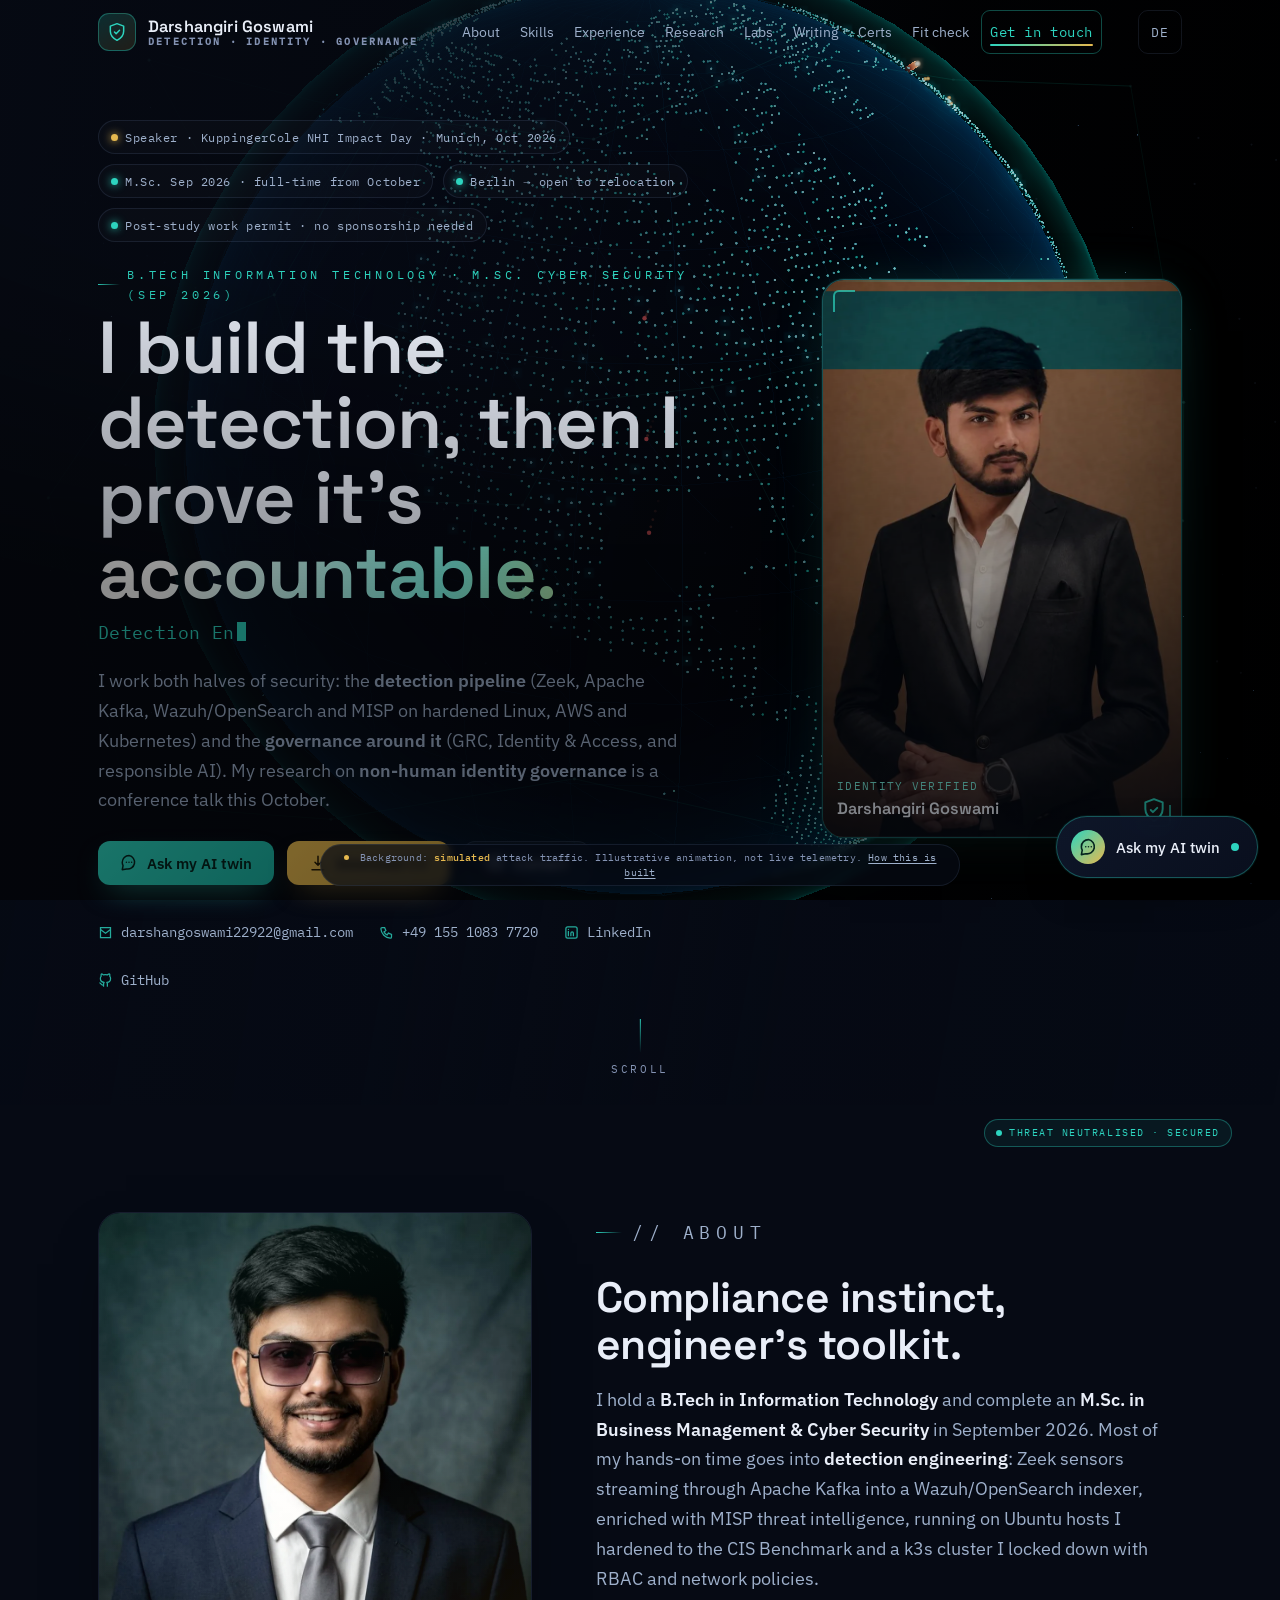
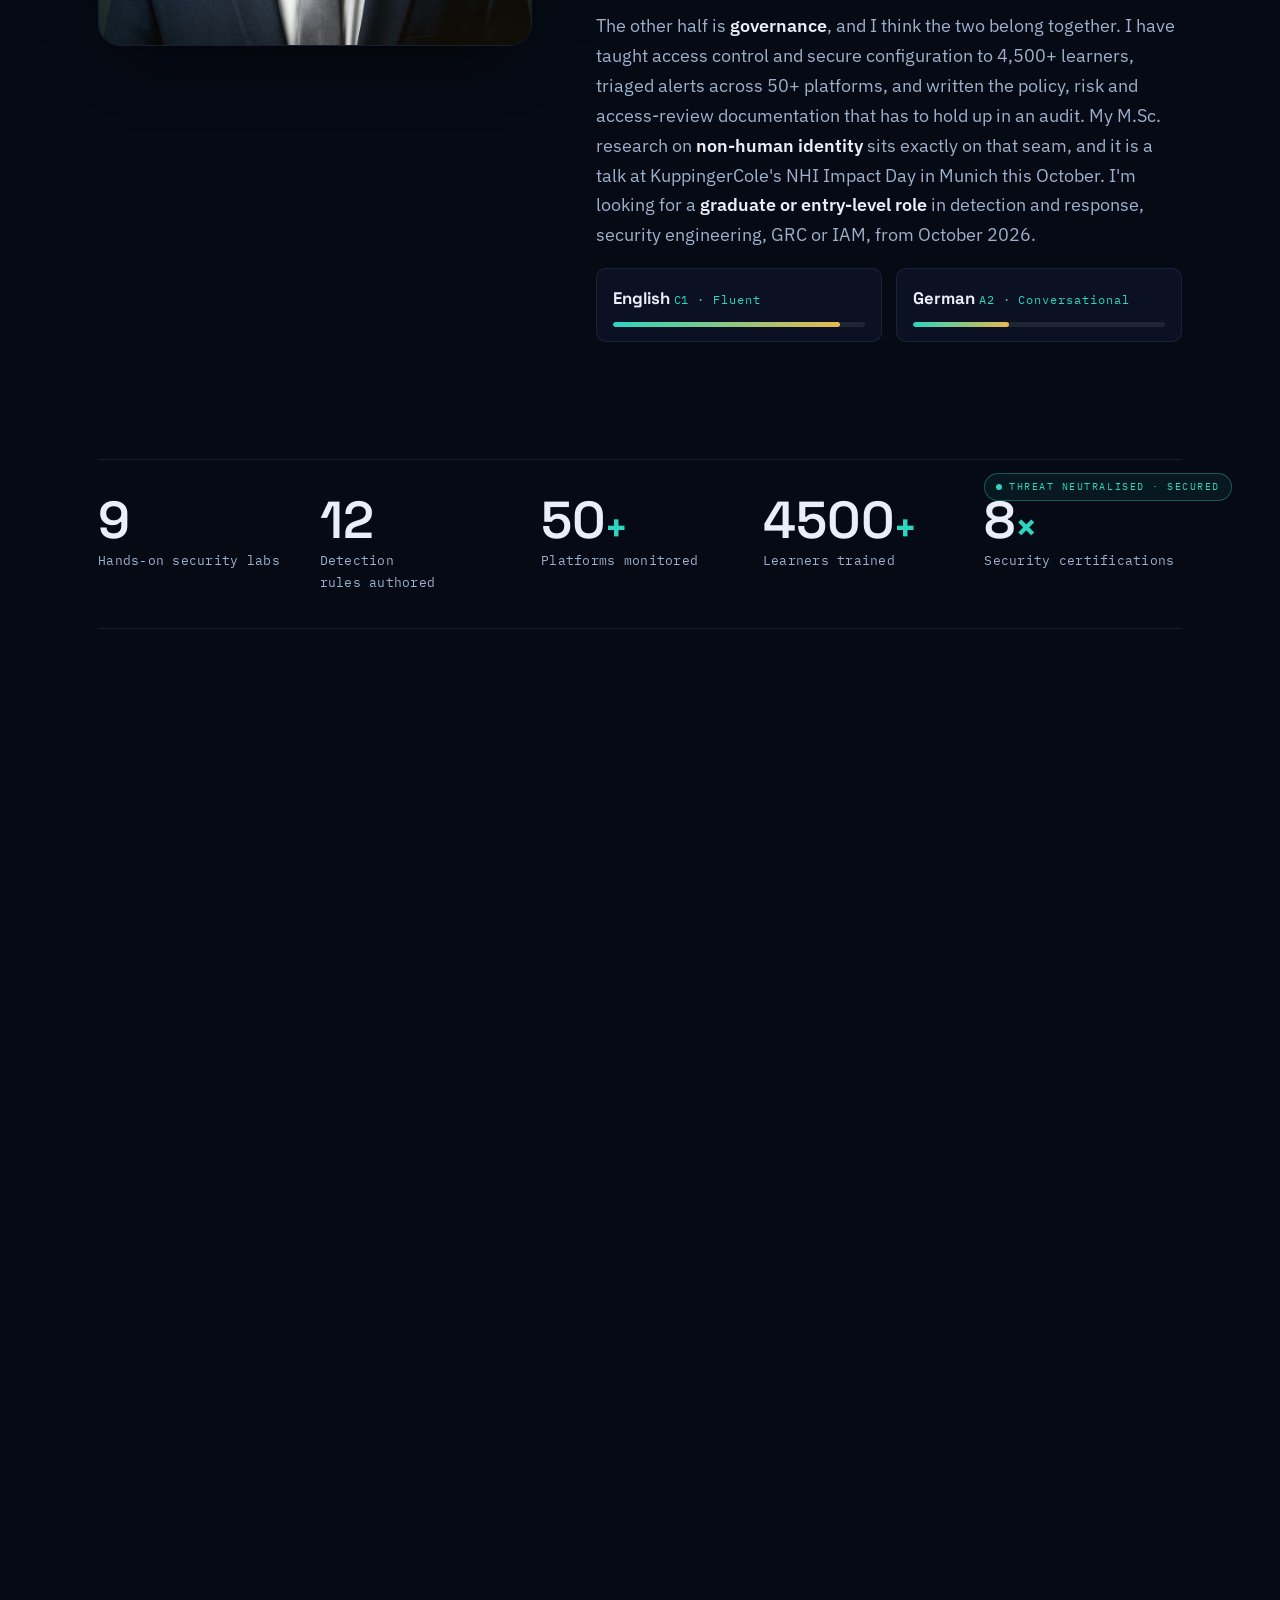
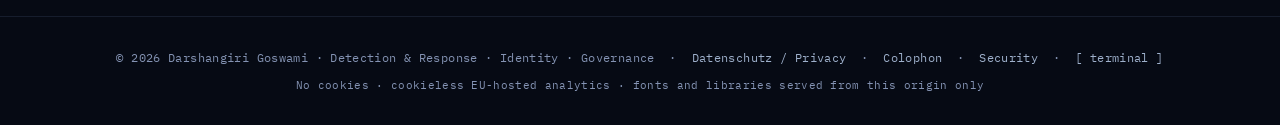
==== commit 4101cda1: "Show only SC-200, as in progress; drop SC-300 and Security+ Neither SC-200 nor SC-300 has been passe" ====
--- a/index.html
+++ b/index.html
@@ -1270,7 +1270,7 @@
           <li data-tip="Audit logging, IAM bindings and over-permissive service accounts on Google Cloud.">Google Cloud Platform posture</li>
           <li data-tip="Scoping broad manage-all-resources policies down and setting audit retention.">Oracle Cloud posture</li>
           <li data-tip="Two-step verification enforcement, OAuth app allowlisting and external-sharing defaults.">Google Workspace / Microsoft 365</li>
-          <li data-tip="Cloud identity and access management with Microsoft Entra ID: the focus of SC-300.">Microsoft Azure &amp; Entra ID</li>
+          <li data-tip="Cloud identity and access management with Microsoft Entra ID.">Microsoft Azure &amp; Entra ID</li>
           <li data-tip="Scoping cluster roles to least privilege so a workload cannot read what it does not need.">Kubernetes RBAC (k3s)</li>
           <li data-tip="Restricting east-west traffic between namespaces so a compromised pod cannot roam.">Network policies</li>
           <li data-tip="Admission-time enforcement that rejects privileged or unsafe pods before they ever run.">Pod security standards</li>
@@ -1668,15 +1668,13 @@
           <h2>Certifications</h2>
         </div>
         <div class="cert-grid">
-          <a class="cert reveal d1" data-tip="Microsoft Security Operations Analyst: threat detection, investigation and response with Microsoft Sentinel and Defender." href="https://www.credly.com/users/darshan-goswami.e4c6c92c" target="_blank" rel="noopener"><span class="badge"><svg viewBox="0 0 24 24" fill="none" stroke="currentColor" stroke-width="1.8"><circle cx="12" cy="9" r="6"/><path d="M9 14l-2 7 5-3 5 3-2-7"/></svg></span><span><span class="nm">Microsoft SC-200</span><span class="st">Security Operations Analyst</span></span><span class="ext" aria-label="Verify"><svg viewBox="0 0 24 24" fill="none" stroke="currentColor" stroke-width="2" stroke-linecap="round" stroke-linejoin="round"><path d="M7 17L17 7M9 7h8v8"/></svg></span></a>
           <a class="cert reveal d1" data-tip="SOC-analyst skills: security monitoring, detection and incident response." href="https://www.credly.com/users/darshan-goswami.e4c6c92c" target="_blank" rel="noopener"><span class="badge"><svg viewBox="0 0 24 24" fill="none" stroke="currentColor" stroke-width="1.8"><circle cx="12" cy="9" r="6"/><path d="M9 14l-2 7 5-3 5 3-2-7"/></svg></span><span><span class="nm">Cisco CyberOps</span><span class="st">Associate</span></span><span class="ext" aria-label="Verify"><svg viewBox="0 0 24 24" fill="none" stroke="currentColor" stroke-width="2" stroke-linecap="round" stroke-linejoin="round"><path d="M7 17L17 7M9 7h8v8"/></svg></span></a>
-          <a class="cert reveal d2" data-tip="Microsoft Identity &amp; Access Administrator: Entra ID, conditional access, identity governance." href="https://www.credly.com/users/darshan-goswami.e4c6c92c" target="_blank" rel="noopener"><span class="badge"><svg viewBox="0 0 24 24" fill="none" stroke="currentColor" stroke-width="1.8"><circle cx="12" cy="9" r="6"/><path d="M9 14l-2 7 5-3 5 3-2-7"/></svg></span><span><span class="nm">Microsoft SC-300</span><span class="st">Identity &amp; Access Administrator</span></span><span class="ext" aria-label="Verify"><svg viewBox="0 0 24 24" fill="none" stroke="currentColor" stroke-width="2" stroke-linecap="round" stroke-linejoin="round"><path d="M7 17L17 7M9 7h8v8"/></svg></span></a>
           <a class="cert reveal d2" data-tip="Professional certificate covering security fundamentals, SIEM, IDS and Python." href="https://www.credly.com/users/darshan-goswami.e4c6c92c" target="_blank" rel="noopener"><span class="badge"><svg viewBox="0 0 24 24" fill="none" stroke="currentColor" stroke-width="1.8"><circle cx="12" cy="9" r="6"/><path d="M9 14l-2 7 5-3 5 3-2-7"/></svg></span><span><span class="nm">Google Cybersecurity</span><span class="st">Certificate</span></span><span class="ext" aria-label="Verify"><svg viewBox="0 0 24 24" fill="none" stroke="currentColor" stroke-width="2" stroke-linecap="round" stroke-linejoin="round"><path d="M7 17L17 7M9 7h8v8"/></svg></span></a>
           <a class="cert reveal d3" data-tip="Certified Threat Intelligence &amp; Governance Analyst (CTIGA), issued by Red Team Leaders: GRC practice combined with threat-intelligence analysis." href="https://www.credly.com/users/darshan-goswami.e4c6c92c" target="_blank" rel="noopener"><span class="badge"><svg viewBox="0 0 24 24" fill="none" stroke="currentColor" stroke-width="1.8"><circle cx="12" cy="9" r="6"/><path d="M9 14l-2 7 5-3 5 3-2-7"/></svg></span><span><span class="nm">Threat Intelligence &amp; Governance</span><span class="st">CTIGA · Red Team Leaders</span></span><span class="ext" aria-label="Verify"><svg viewBox="0 0 24 24" fill="none" stroke="currentColor" stroke-width="2" stroke-linecap="round" stroke-linejoin="round"><path d="M7 17L17 7M9 7h8v8"/></svg></span></a>
           <a class="cert reveal d3" data-tip="Hands-on offensive and defensive security labs on TryHackMe." href="https://www.credly.com/users/darshan-goswami.e4c6c92c" target="_blank" rel="noopener"><span class="badge"><svg viewBox="0 0 24 24" fill="none" stroke="currentColor" stroke-width="1.8"><circle cx="12" cy="9" r="6"/><path d="M9 14l-2 7 5-3 5 3-2-7"/></svg></span><span><span class="nm">TryHackMe Sec1</span><span class="st">Hands-on labs</span></span><span class="ext" aria-label="Verify"><svg viewBox="0 0 24 24" fill="none" stroke="currentColor" stroke-width="2" stroke-linecap="round" stroke-linejoin="round"><path d="M7 17L17 7M9 7h8v8"/></svg></span></a>
           <a class="cert reveal d3" data-tip="Foundation in building and running an ISO/IEC 27001 information-security management system." href="https://www.credly.com/users/darshan-goswami.e4c6c92c" target="_blank" rel="noopener"><span class="badge"><svg viewBox="0 0 24 24" fill="none" stroke="currentColor" stroke-width="1.8"><circle cx="12" cy="9" r="6"/><path d="M9 14l-2 7 5-3 5 3-2-7"/></svg></span><span><span class="nm">ISO/IEC 27001 Associate</span><span class="st">Information Security</span></span><span class="ext" aria-label="Verify"><svg viewBox="0 0 24 24" fill="none" stroke="currentColor" stroke-width="2" stroke-linecap="round" stroke-linejoin="round"><path d="M7 17L17 7M9 7h8v8"/></svg></span></a>
           <a class="cert reveal d3" data-tip="Microsoft Security, Compliance &amp; Identity Fundamentals: core security and IAM concepts." href="https://www.credly.com/users/darshan-goswami.e4c6c92c" target="_blank" rel="noopener"><span class="badge"><svg viewBox="0 0 24 24" fill="none" stroke="currentColor" stroke-width="1.8"><circle cx="12" cy="9" r="6"/><path d="M9 14l-2 7 5-3 5 3-2-7"/></svg></span><span><span class="nm">Microsoft SC-900</span><span class="st">Security Fundamentals</span></span><span class="ext" aria-label="Verify"><svg viewBox="0 0 24 24" fill="none" stroke="currentColor" stroke-width="2" stroke-linecap="round" stroke-linejoin="round"><path d="M7 17L17 7M9 7h8v8"/></svg></span></a>
-          <a class="cert prog reveal d4" style="grid-column:1/-1" data-tip="CompTIA's core security certification: threats, architecture, operations and risk." href="https://www.credly.com/users/darshan-goswami.e4c6c92c" target="_blank" rel="noopener"><span class="badge"><svg viewBox="0 0 24 24" fill="none" stroke="currentColor" stroke-width="1.8" stroke-linecap="round"><circle cx="12" cy="12" r="9"/><path d="M12 7v5l3 2"/></svg></span><span><span class="nm">CompTIA Security+ SY0-701</span><span class="st">In progress</span></span><span class="ext" aria-label="Verify"><svg viewBox="0 0 24 24" fill="none" stroke="currentColor" stroke-width="2" stroke-linecap="round" stroke-linejoin="round"><path d="M7 17L17 7M9 7h8v8"/></svg></span></a>
+          <a class="cert prog reveal d4" style="grid-column:1/-1" data-tip="In progress: Microsoft Security Operations Analyst, covering threat detection, investigation and response with Microsoft Sentinel and Defender XDR." href="https://www.credly.com/users/darshan-goswami.e4c6c92c" target="_blank" rel="noopener"><span class="badge"><svg viewBox="0 0 24 24" fill="none" stroke="currentColor" stroke-width="1.8"><circle cx="12" cy="9" r="6"/><path d="M9 14l-2 7 5-3 5 3-2-7"/></svg></span><span><span class="nm">Microsoft SC-200</span><span class="st">In progress</span></span><span class="ext" aria-label="Verify"><svg viewBox="0 0 24 24" fill="none" stroke="currentColor" stroke-width="2" stroke-linecap="round" stroke-linejoin="round"><path d="M7 17L17 7M9 7h8v8"/></svg></span></a>
         </div>
         <a class="btn btn-ghost reveal d4" style="margin-top:18px;width:100%" href="https://www.credly.com/users/darshan-goswami.e4c6c92c" target="_blank" rel="noopener">
           <svg viewBox="0 0 24 24" fill="none" stroke="currentColor" stroke-width="2" stroke-linecap="round" stroke-linejoin="round"><circle cx="12" cy="8" r="6"/><path d="M9 13l-2 8 5-3 5 3-2-8"/></svg>
@@ -2595,8 +2593,8 @@
 const KB = [
   { k:['compliance','governance','grc','risk','conduct','ethic','policy','controls','audit','ism','isms','law'],
     a:"Darshan's GRC (Governance, Risk &amp; Compliance) work spans policy &amp; procedure documentation, Code-of-Conduct / acceptable-use training, controls monitoring, risk assessment, ISMS implementation (ISO 27001), audit support, IT &amp; cyber-law awareness and regulatory training. At NIIT Foundation he trained 4500+ students (95% certified) and kept controls documentation audit-ready in the LMS." },
-  { k:['iam','identity','access','entra','sc-300','rbac','privilege','conditional','provision','joiner'],
-    a:"On Identity &amp; Access Management (IAM): access control and access reviews, Joiner–Mover–Leaver, least-privilege / RBAC, conditional access and identity governance, holding Microsoft SC-300 (Entra ID). He was also selected into the Microsoft Entra Advisors community, a private, NDA-based Microsoft Security group where practitioners test Entra previews and give feedback directly to Microsoft's identity engineering team." },
+  { k:['iam','identity','access','entra','rbac','privilege','conditional','provision','joiner'],
+    a:"On Identity &amp; Access Management (IAM): access control and access reviews, Joiner–Mover–Leaver, least-privilege / RBAC, conditional access and identity governance in Microsoft Entra ID. He was also selected into the Microsoft Entra Advisors community, a private, NDA-based Microsoft Security group where practitioners test Entra previews and give feedback directly to Microsoft's identity engineering team." },
   { k:['framework','gdpr','dora','nis2','iso','nist','standard','regulation'],
     a:"He works to GDPR, DORA, NIS2, ISO 27001 and NIST CSF, and has awareness of the EU AI Act. He has mapped awareness content directly to ISO 27001 and NIST CSF for non-specialist staff." },
   { k:['ai','automation','python','responsible','copilot','machine'],
@@ -2604,7 +2602,7 @@
   { k:['project','wazuh','homelab','siem','detection','monitor','anomaly','zeek','kafka','opensearch','misp','lab'],
     a:"Nine hands-on labs, the main four being: (1) Detection Engineering, Zeek sensors streaming through Apache Kafka into a Wazuh/OpenSearch indexer with MISP threat intel and 12 detection rules he wrote and tuned; (2) Linux Hardening, an Ubuntu baseline hardened to the CIS Benchmark with an idempotent Bash script and auditd rules feeding the detection pipeline; (3) Multi-Cloud Posture, a deliberately misconfigured AWS account remediated to least privilege with CloudTrail, GuardDuty and a boto3 audit script, repeated on GCP and Oracle Cloud; (4) Kubernetes, a k3s cluster with RBAC, network policies and pod security standards, plus a vulnerable workload reconstructed from audit logs. Also an AI-assisted monitoring workflow in Python." },
   { k:['secops','soc','operations','triage','alert','escalat','incident','respond','response'],
-    a:"On detection and response: Zeek, Apache Kafka, Wazuh/OpenSearch and MISP in his own lab, writing and tuning detection rules, file integrity monitoring, SOC-style alert triage and escalation, and incident documentation. Certified with Microsoft SC-200 (Security Operations Analyst) and Cisco CyberOps Associate. At The CyberDiplomat he monitored 50+ platforms and worked flags and alerts to closure." },
+    a:"On detection and response: Zeek, Apache Kafka, Wazuh/OpenSearch and MISP in his own lab, writing and tuning detection rules, file integrity monitoring, SOC-style alert triage and escalation, and incident documentation. Certified Cisco CyberOps Associate, with Microsoft SC-200 (Security Operations Analyst) in progress. At The CyberDiplomat he monitored 50+ platforms and worked flags and alerts to closure." },
   { k:['linux','unix','ubuntu','harden','cis','bash','shell','auditd','server','sysadmin','administration'],
     a:"On Linux: Ubuntu and Debian administration, hardening to the CIS Benchmark (key-only SSH, PAM policy, sysctl, service minimisation, host firewall), auditd rules for privileged execution and sensitive-file access, systemd services, and Bash scripting, including an idempotent script that applies and re-verifies the whole baseline on a fresh host, measured by Lynis before and after." },
   { k:['cloud','aws','gcp','google cloud','oracle','azure','kubernetes','k3s','container','s3','iam policy','guardduty','cloudtrail'],
@@ -2615,8 +2613,8 @@
     a:"Darshan publishes a short, practical security lesson three times a week on LinkedIn (5,000+ followers), identity, GRC and SecOps topics. The Writing section on this site always shows his three latest posts automatically." },
   { k:['experience','work','job','niit','cyberdiplomat','analyst','trainer','role'],
     a:"Experience: Cybersecurity Trainer at NIIT Foundation (Apr–Oct 2025), trained 4500+ students, 95% certified; Cybersecurity Research Analyst at The CyberDiplomat (Dec 2023–Mar 2024), monitored 50+ platforms, triaged flags/alerts and tracked remediation to closure; and before that Cybersecurity Research Intern there (Jul–Oct 2023), researched 50+ cryptocurrency platforms, improving threat-intel deliverables by 30%." },
-  { k:['cert','sc-900','sc-300','sc-200','security+','google','cisco','cyberops','ctiga','qualif','credential'],
-    a:"Certifications: Microsoft SC-200 (Security Operations Analyst), Cisco CyberOps Associate, Microsoft SC-300 (Identity &amp; Access Administrator), Google Cybersecurity, the Certified Threat Intelligence &amp; Governance Analyst (CTIGA) from Red Team Leaders, TryHackMe Sec1, ISO/IEC 27001 Associate and Microsoft SC-900, with CompTIA Security+ SY0-701 in progress. All verifiable on his Credly profile." },
+  { k:['cert','sc-900','sc-200','google','cisco','cyberops','ctiga','qualif','credential'],
+    a:"Certifications: Cisco CyberOps Associate, Google Cybersecurity, the Certified Threat Intelligence &amp; Governance Analyst (CTIGA) from Red Team Leaders, TryHackMe Sec1, ISO/IEC 27001 Associate and Microsoft SC-900, with Microsoft SC-200 (Security Operations Analyst) in progress. The earned ones are verifiable on his Credly profile." },
   { k:['education','study','degree','msc','university','gisma','btech','student'],
     a:"He holds a B.Tech in Information Technology (GPA 8.76/10, German equivalent 1.6) covering operating systems, networks, databases, programming and information security, and completes an MSc in Business Management &amp; Cyber Security at GISMA University of Applied Sciences, Potsdam, in September 2026. His MSc thesis on non-human identity governance was accepted as a talk at KuppingerCole's AIdentity &amp; Non-Human Identity Impact Day (Munich, 6 October 2026). He's targeting graduate and entry-level roles from October 2026, not internships or working-student positions." },
   { k:['available','availability','relocat','frankfurt','berlin','hours','start','location','contact','email','reach'],
@@ -2843,7 +2841,7 @@
       '  clear · exit'); },
     about(){ print('B.Tech Information Technology · MSc Business Management & Cyber Security (GISMA, Sep 2026).\nDetection & response · Linux/cloud security · IAM · GRC. Builds the detection, then proves it is accountable.\nTrained 4500+ people (95% certified). Speaking at KuppingerCole AIdentity & NHI Impact Day, Munich, 6 Oct 2026.'); },
     skills(){ print('<span class="t-ok">[Detect]</span> Zeek · Apache Kafka · Wazuh/OpenSearch · MISP · rule authoring & tuning · FIM · triage\n<span class="t-ok">[Linux]</span> Ubuntu/Debian admin · CIS hardening · auditd · Bash · systemd · VLANs/DMZ/SPAN\n<span class="t-ok">[Cloud]</span> AWS IAM/CloudTrail/GuardDuty/S3 · GCP · Oracle · Entra ID · k3s RBAC/NetPol/PSS\n<span class="t-ok">[IAM]</span> access reviews · RBAC · least privilege · JML · NHI governance · RFC 8693\n<span class="t-ok">[GRC]</span> ISO 27001/ISMS · NIST CSF · GDPR · DORA · NIS2 · MITRE ATT&CK · EU AI Act\n<span class="t-ok">[Auto]</span> Python · Bash · PowerShell · AI alert triage · Bandit · pip-audit'); },
-    certs(){ print('SC-200 ✔ · Cisco CyberOps ✔ · SC-300 ✔ · Google Cybersecurity ✔ · CTIGA ✔\nTryHackMe Sec1 ✔ · ISO 27001 Associate ✔ · SC-900 ✔ · Security+ SY0-701 ⏳\n<span class="t-dim">(verify: credly.com/users/darshan-goswami.e4c6c92c)</span>'); },
+    certs(){ print('Cisco CyberOps ✔ · Google Cybersecurity ✔ · CTIGA ✔ · TryHackMe Sec1 ✔\nISO 27001 Associate ✔ · SC-900 ✔ · SC-200 ⏳\n<span class="t-dim">(verify: credly.com/users/darshan-goswami.e4c6c92c)</span>'); },
     labs(){ print('1. Detection Engineering, Zeek → Kafka → Wazuh/OpenSearch + MISP, 12 rules authored & tuned\n2. Linux Hardening, CIS baseline via idempotent Bash script, auditd piped into the detection stack\n3. Multi-Cloud Posture, AWS misconfigured on purpose then remediated; repeated on GCP + Oracle\n4. Kubernetes, k3s with RBAC, network policies and pod security standards, audit-log reconstruction\n5. Network Segmentation & Secure Tooling, VLANs/DMZ/SPAN + Bandit and pip-audit on the tooling\n6. AI-Assisted Monitoring, Python anomaly detection + AI triage/risk-scoring via API, human-in-the-loop'); },
     projects(){ CMDS.labs(); },
     research(){ print('<span class="t-ok">KuppingerCole AIdentity & NHI Impact Day</span> · Munich · 6 Oct 2026 · speaker + panellist\nGap analysis of non-human identity governance across eight instruments: SOC 2, NIST CSF 2.0,\nISO 27001:2022, NIST SP 800-53 R5, DORA, BSIG §30, ISO 42001 and ISO 38507. All eight govern\nthe machine identity as an account. None states an assessable rule for agent delegation.\nProposal: bounded-delegation control language built on RFC 8693.\n<span class="t-dim">MSc thesis behind it: UNC6395 mapped to MITRE ATT&CK; IA-9 and IA-13 sit in no SP 800-53B baseline.</span>'); },
@@ -3447,7 +3445,7 @@
 
   const CONTROL = {
     ABOUT:'ISO 27001 A.5', METRICS:'continuous monitoring', SKILLS:'NIST CSF PR.AC',
-    EXPERIENCE:'GDPR Art.32', PROJECTS:'Wazuh IDS rule', LAB:'ISO 27001 A.5.18', WRITING:'ISO 27001 A.9', OPS:'SOC 2 availability', CERTIFICATIONS:'Microsoft SC-300', FIT:'ISO 27001 A.7 screening', CONTACT:'MFA challenge'
+    EXPERIENCE:'GDPR Art.32', PROJECTS:'Wazuh IDS rule', LAB:'ISO 27001 A.5.18', WRITING:'ISO 27001 A.9', OPS:'SOC 2 availability', CERTIFICATIONS:'Microsoft SC-900', FIT:'ISO 27001 A.7 screening', CONTACT:'MFA challenge'
   };
 
   // feed lives after this <script> in the DOM, so resolve it lazily (null at init time)
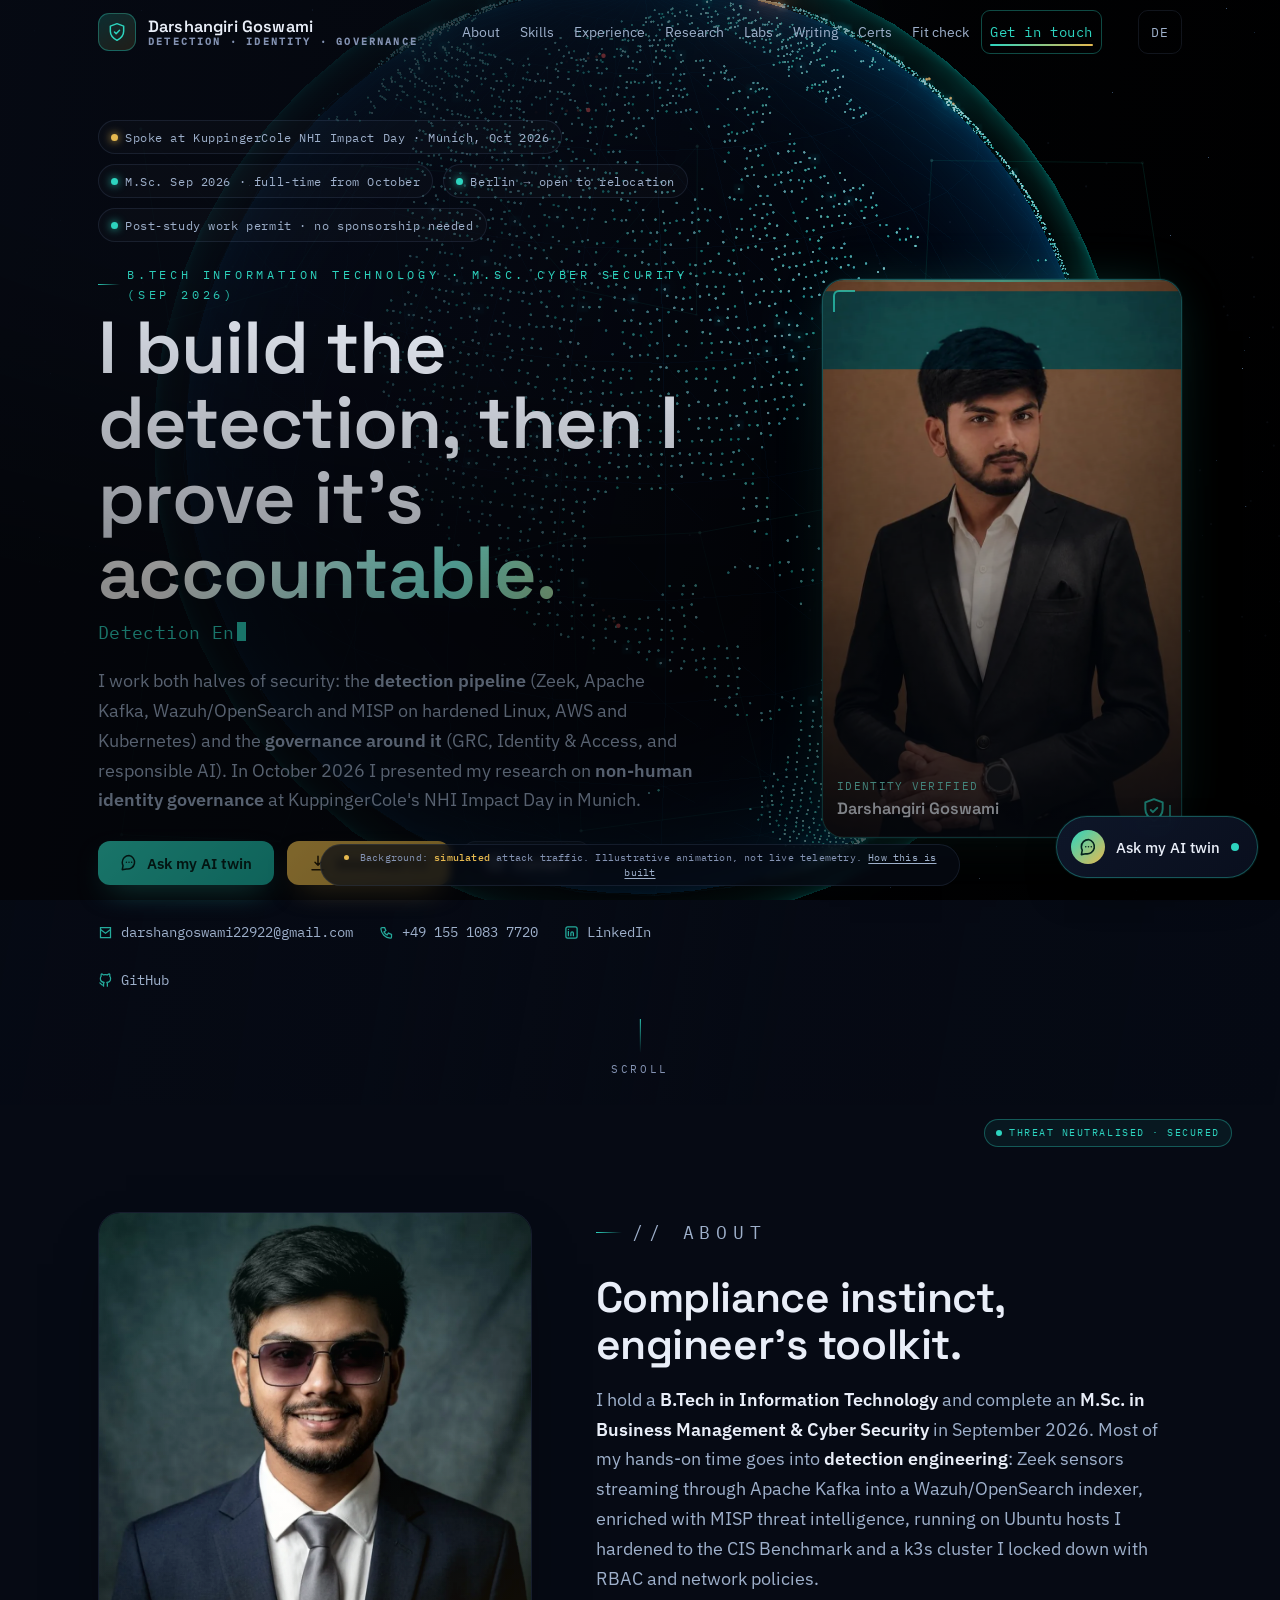
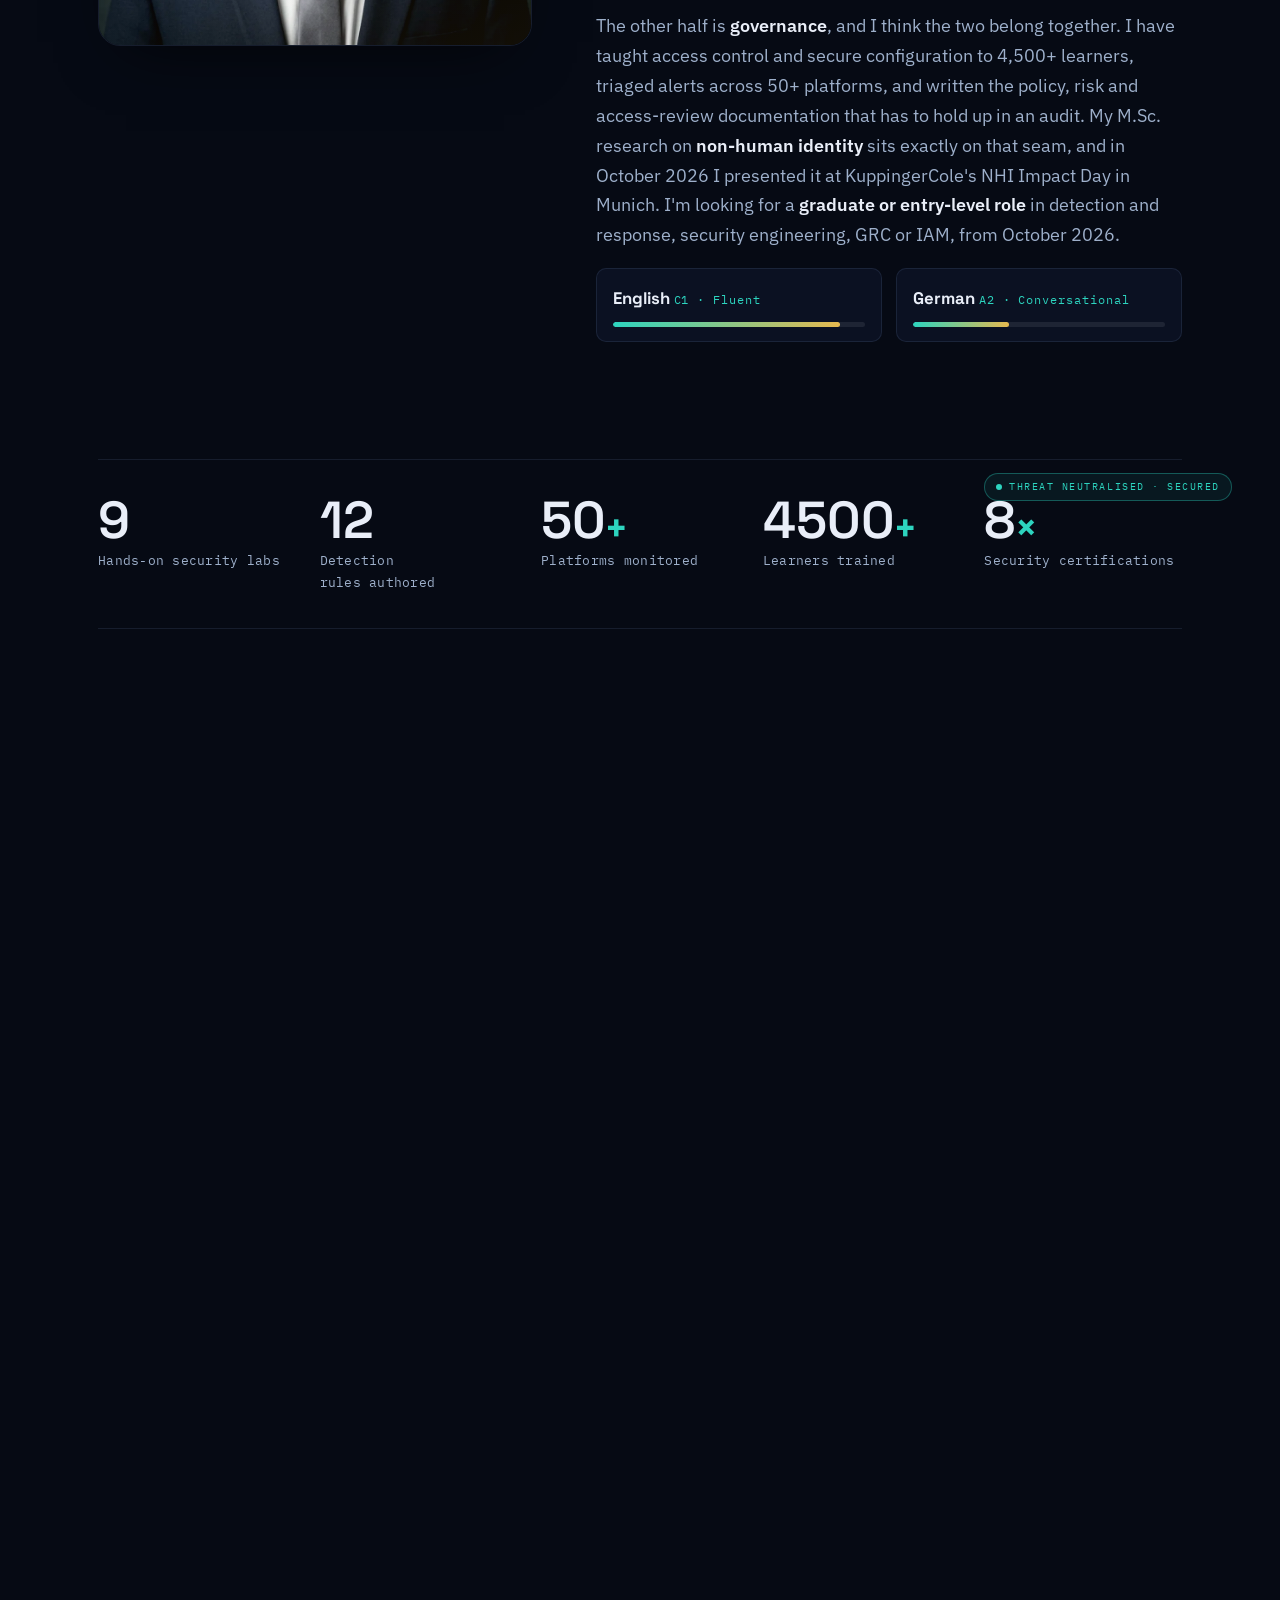
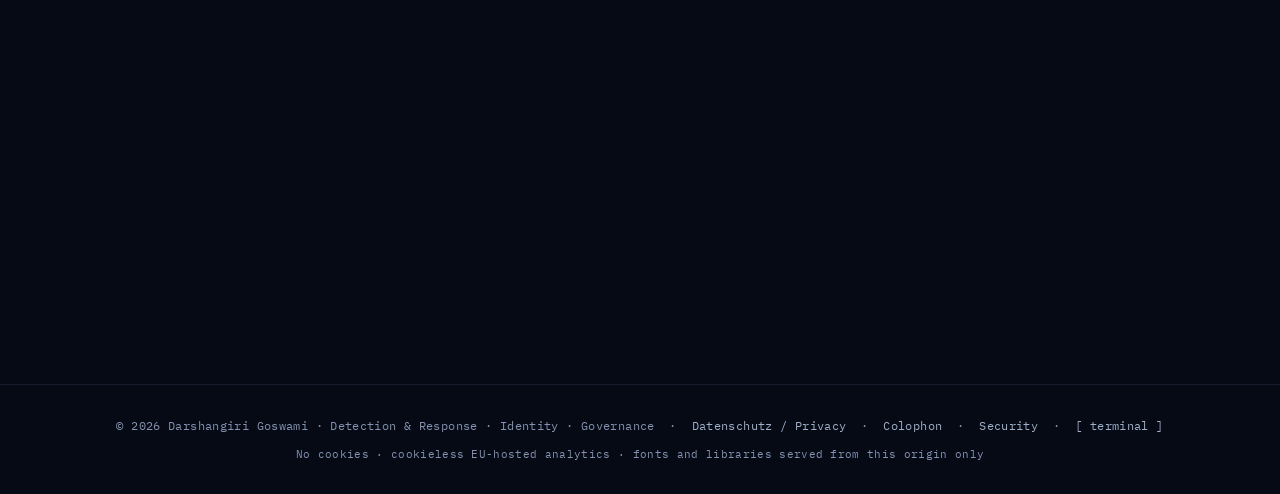
==== commit e403d7e4: "Add two lab cards and the KuppingerCole slides; talk now in past tense Adds Governed Multi-Agent Con" ====
--- a/index.html
+++ b/index.html
@@ -4,7 +4,7 @@
 <meta charset="UTF-8" />
 <meta name="viewport" content="width=device-width, initial-scale=1, viewport-fit=cover" />
 <title>Darshangiri Goswami | Detection &amp; Response · GRC · Identity</title>
-<meta name="description" content="Darshangiri Goswami | Cybersecurity graduate (MSc Sep 2026) working across detection engineering (Zeek, Kafka, Wazuh/OpenSearch, MISP), Linux and cloud security, GRC and Identity &amp; Access. Speaking on non-human identity at KuppingerCole NHI Impact Day, Munich, October 2026. Berlin, full-time from October 2026." />
+<meta name="description" content="Darshangiri Goswami | Cybersecurity graduate (MSc Sep 2026) working across detection engineering (Zeek, Kafka, Wazuh/OpenSearch, MISP), Linux and cloud security, GRC and Identity &amp; Access. Spoke on non-human identity at KuppingerCole NHI Impact Day, Munich, October 2026. Berlin, full-time from October 2026." />
 <meta name="theme-color" content="#060a14" />
 
 <!-- Canonical + SEO -->
@@ -76,7 +76,13 @@
       "eventAttendanceMode": "https://schema.org/OfflineEventAttendanceMode",
       "location": { "@type": "Place", "name": "Munich, Germany", "address": { "@type": "PostalAddress", "addressLocality": "Munich", "addressCountry": "DE" } },
       "performer": { "@type": "Person", "name": "Darshangiri Goswami" },
-      "description": "Talk on non-human identity governance: a structured gap analysis across SOC 2, NIST CSF 2.0, ISO 27001:2022, NIST SP 800-53 R5 and DORA, with an RFC 8693 bounded-delegation proof of concept."
+      "description": "Talk: A Reproducible GRC-to-ATT&CK Gap Analysis of Non-Human and AI-Agent Identity. A structured gap analysis of non-human identity governance across eight security and AI-governance instruments, closing with proposed bounded-delegation control language built on OAuth 2.0 Token Exchange (RFC 8693).",
+      "workPerformed": {
+        "@type": "PresentationDigitalDocument",
+        "name": "A Reproducible GRC-to-ATT&CK Gap Analysis of Non-Human and AI-Agent Identity",
+        "encodingFormat": "application/pdf",
+        "url": "https://darshan2209.github.io/darshangiri-goswami/talks/kuppingercole-nhi-impact-day-2026.pdf"
+      }
     },
     {
       "@type": "WebSite",
@@ -420,11 +426,14 @@
 @media (max-width:520px){ .speak{padding:22px} .speak-top{gap:12px} }
 
 /* ============================================================= PROJECTS */
-.proj-grid{display:grid;grid-template-columns:repeat(auto-fit,minmax(300px,1fr));gap:22px}
-/* The lab count is odd, so at both three and two columns the last card was left
-   alone on its row with a hole beside it. It spans the row instead and reads as
-   the featured, most recent build. */
+.proj-grid{display:grid;grid-template-columns:repeat(auto-fit,minmax(300px,1fr));gap:22px;
+  container-type:inline-size;container-name:projgrid}
+/* Nine labs: eight cards plus a featured one. At two columns the eight fill four
+   rows and the featured card spans the row beneath them. At three columns (a grid
+   of 944px = 3 x 300px + 2 gaps) all nine fill three rows exactly, so the featured
+   card takes a single cell like the rest instead of leaving a hole above it. */
 .proj.proj-wide{grid-column:1/-1}
+@container projgrid (min-width:944px) and (max-width:1265.98px){ .proj.proj-wide{grid-column:auto} }
 @container pcard (min-width:640px){
   .proj-wide .ph{margin-bottom:16px}
   .proj-wide .ph .ic{width:54px;height:54px;border-radius:15px}
@@ -454,8 +463,9 @@
 .proj-more summary .chev{transition:transform .25s var(--ease)}
 .proj-more[open] summary .chev{transform:rotate(90deg)}
 .proj-more p{font-size:.9rem;color:var(--muted);margin:12px 0 10px}
-.proj-more a.doclink{font-family:var(--font-mono);font-size:.8rem;color:var(--gold);
+.proj-more a.doclink,.speak a.doclink{font-family:var(--font-mono);font-size:.8rem;color:var(--gold);
   display:inline-flex;align-items:center;gap:6px;min-height:34px}
+.speak a.doclink{margin:0 0 14px}
 @container pcard (max-width:340px){
   .proj{padding:22px}
   .proj h3{font-size:1.12rem}
@@ -699,7 +709,7 @@
 nav.links a::after{content:"";position:absolute;left:11px;right:11px;bottom:7px;height:2px;border-radius:2px;
   background:linear-gradient(90deg,var(--teal),var(--gold));transform:scaleX(0);transform-origin:left;transition:transform .28s var(--ease)}
 /* text-link underline grow */
-.hero-meta a,.contact-links a,.proj-more a.doclink,footer a{
+.hero-meta a,.contact-links a,.proj-more a.doclink,.speak a.doclink,footer a{
   background-image:linear-gradient(var(--teal),var(--teal));background-repeat:no-repeat;
   background-position:0 100%;background-size:0% 1.5px;transition:color .2s,background-size .28s var(--ease)}
 /* card spotlight + tilt */
@@ -723,7 +733,7 @@
 @media (hover:hover) and (pointer:fine){
   nav.links a:hover{color:var(--text);background:rgba(255,255,255,.04)}
   nav.links a:hover::after{transform:scaleX(1)}
-  .hero-meta a:hover,.contact-links a:hover,.proj-more a.doclink:hover,footer a:hover{background-size:100% 1.5px}
+  .hero-meta a:hover,.contact-links a:hover,.proj-more a.doclink:hover,.speak a.doclink:hover,footer a:hover{background-size:100% 1.5px}
   .btn:hover::after{animation:shine .85s var(--ease)}
   .skill-card:hover::after,.proj:hover::after{opacity:1}
   .fw:hover{border-color:var(--teal);color:#fff;transform:translateY(-2px);
@@ -744,7 +754,7 @@
   .cert:hover .ext{color:var(--teal);transform:translate(2px,-2px)}
   .edu-item:hover{border-color:var(--border-bright)}
   .contact-links a:hover{color:var(--teal)}
-  .proj-more a.doclink:hover{color:var(--teal-soft)}
+  .proj-more a.doclink:hover,.speak a.doclink:hover{color:var(--teal-soft)}
   footer a:hover{color:var(--teal)}
   .ai-fab:hover{transform:translateY(-3px);border-color:var(--teal)}
   .ai-close:hover{color:var(--text);border-color:var(--border-bright)}
@@ -1121,7 +1131,7 @@
     <div class="hero-grid">
       <div class="hero-copy" data-parallax="0.12">
         <div class="status-row reveal">
-          <a class="chip" href="#research"><span class="dot gold"></span> Speaker · KuppingerCole NHI Impact Day · Munich, Oct 2026</a>
+          <a class="chip" href="#research"><span class="dot gold"></span> Spoke at KuppingerCole NHI Impact Day · Munich, Oct 2026</a>
           <span class="chip"><span class="dot"></span> M.Sc. Sep 2026 · full-time from October</span>
           <span class="chip"><span class="dot"></span> Berlin → open to relocation</span>
           <span class="chip"><span class="dot"></span> Post-study work permit · no sponsorship needed</span>
@@ -1129,7 +1139,7 @@
         <p class="eyebrow reveal d1">B.Tech Information Technology · M.Sc. Cyber Security (Sep 2026)</p>
         <h1 class="reveal d1">I build the detection, then I prove it's <span class="grad">accountable.</span></h1>
         <p class="hero-role mono reveal d2" id="role"></p>
-        <p class="hero-lead reveal d2">I work both halves of security: the <strong>detection pipeline</strong> (Zeek, Apache Kafka, Wazuh/OpenSearch and MISP on hardened Linux, AWS and Kubernetes) and the <strong>governance around it</strong> (GRC, Identity &amp; Access, and responsible AI). My research on <strong>non-human identity governance</strong> is a conference talk this October.</p>
+        <p class="hero-lead reveal d2">I work both halves of security: the <strong>detection pipeline</strong> (Zeek, Apache Kafka, Wazuh/OpenSearch and MISP on hardened Linux, AWS and Kubernetes) and the <strong>governance around it</strong> (GRC, Identity &amp; Access, and responsible AI). In October 2026 I presented my research on <strong>non-human identity governance</strong> at KuppingerCole's NHI Impact Day in Munich.</p>
         <div class="hero-actions reveal d3">
           <button class="btn btn-primary" id="askHero">
             <svg viewBox="0 0 24 24" fill="none" stroke="currentColor" stroke-width="2" stroke-linecap="round" stroke-linejoin="round"><path d="M12 2a9 9 0 0 0-9 9c0 1.6.4 3.1 1.1 4.4L3 21l5.6-1.1A9 9 0 1 0 12 2z"/><circle cx="8.5" cy="11" r="1" fill="currentColor" stroke="none"/><circle cx="12" cy="11" r="1" fill="currentColor" stroke="none"/><circle cx="15.5" cy="11" r="1" fill="currentColor" stroke="none"/></svg>
@@ -1190,7 +1200,7 @@
         <p class="eyebrow">// About</p>
         <h2 style="font-size:var(--step-3);margin:.5rem 0 1rem">Compliance instinct, engineer's toolkit.</h2>
         <p>I hold a <strong>B.Tech in Information Technology</strong> and complete an <strong>M.Sc. in Business Management &amp; Cyber Security</strong> in September 2026. Most of my hands-on time goes into <strong>detection engineering</strong>: Zeek sensors streaming through Apache Kafka into a Wazuh/OpenSearch indexer, enriched with MISP threat intelligence, running on Ubuntu hosts I hardened to the CIS Benchmark and a k3s cluster I locked down with RBAC and network policies.</p>
-        <p>The other half is <strong>governance</strong>, and I think the two belong together. I have taught access control and secure configuration to 4,500+ learners, triaged alerts across 50+ platforms, and written the policy, risk and access-review documentation that has to hold up in an audit. My M.Sc. research on <strong>non-human identity</strong> sits exactly on that seam, and it is a talk at KuppingerCole's NHI Impact Day in Munich this October. I'm looking for a <strong>graduate or entry-level role</strong> in detection and response, security engineering, GRC or IAM, from October 2026.</p>
+        <p>The other half is <strong>governance</strong>, and I think the two belong together. I have taught access control and secure configuration to 4,500+ learners, triaged alerts across 50+ platforms, and written the policy, risk and access-review documentation that has to hold up in an audit. My M.Sc. research on <strong>non-human identity</strong> sits exactly on that seam, and in October 2026 I presented it at KuppingerCole's NHI Impact Day in Munich. I'm looking for a <strong>graduate or entry-level role</strong> in detection and response, security engineering, GRC or IAM, from October 2026.</p>
         <div class="about-langs">
           <div class="lang"><b>English</b> <span class="lvl mono">C1 · Fluent</span><div class="bar"><i style="width:90%"></i></div></div>
           <div class="lang"><b>German</b> <span class="lvl mono">A2 · Conversational</span><div class="bar"><i style="width:38%"></i></div></div>
@@ -1394,10 +1404,13 @@
         </div>
         <p>A structured gap analysis of non-human identity governance across <b style="color:var(--text)">eight security and AI-governance instruments</b>: SOC&nbsp;2, NIST CSF 2.0, ISO/IEC 27001:2022, NIST SP 800-53 Rev.&nbsp;5, DORA, Germany's BSIG §30, ISO/IEC 42001 and ISO/IEC 38507. Each governs the machine identity as an account. None states an assessable requirement for the moment that identity's authority passes to an AI agent.</p>
         <ul class="speak-facts">
+          <li>Talk: <b style="color:var(--text)">"A Reproducible GRC-to-ATT&amp;CK Gap Analysis of Non-Human and AI-Agent Identity"</b></li>
           <li>The finding is not that controls are missing. The mechanisms exist; the mandates do not.</li>
-          <li>Closes with a proposal: <b style="color:var(--text)">bounded-delegation control language</b> built on OAuth 2.0 Token Exchange (RFC 8693), written so each instrument could adopt it through an amendment route it already has.</li>
-          <li>Also on the 11:10 panel <b style="color:var(--text)">"Machines Now Outnumber Humans - Is IAM Ready?"</b></li>
+          <li>Closed with a proposal: <b style="color:var(--text)">bounded-delegation control language</b> built on OAuth 2.0 Token Exchange (RFC 8693), written so each instrument could adopt it through an amendment route it already has.</li>
+          <li>Also spoke on the 11:10 panel <b style="color:var(--text)">"Machines Now Outnumber Humans - Is IAM Ready?"</b></li>
         </ul>
+        <a class="doclink" href="talks/kuppingercole-nhi-impact-day-2026.pdf" target="_blank" rel="noopener">Slides (PDF, 23 slides)
+          <svg viewBox="0 0 24 24" width="13" height="13" fill="none" stroke="currentColor" stroke-width="2" stroke-linecap="round" stroke-linejoin="round"><path d="M7 17L17 7M9 7h8v8"/></svg></a>
         <div class="tags"><span>Non-human identity</span><span>Agentic AI</span><span>RFC 8693</span><span>DORA</span><span>NIS2</span><span>ISO/IEC 42001</span></div>
       </div>
       <div class="speak reveal rr d2">
@@ -1529,6 +1542,40 @@
         </details>
       </div>
 
+      <div class="proj reveal rl d1">
+        <span class="proj-glow"></span>
+        <div class="ph">
+          <div class="ic"><svg viewBox="0 0 24 24" fill="none" stroke="currentColor" stroke-width="1.8" stroke-linecap="round" stroke-linejoin="round"><circle cx="6" cy="12" r="2.5"/><circle cx="18" cy="6" r="2.5"/><circle cx="18" cy="18" r="2.5"/><path d="M8.2 10.9l7.6-3.8M8.2 13.1l7.6 3.8"/></svg></div>
+          <h3>Governed Multi-Agent Consultation</h3>
+        </div>
+        <p>A reference implementation of what a team of LLM agents needs before it can be trusted in a regulated operation: consultation only under an explicit grant that can only narrow, with an <b style="color:var(--text)">RFC 8693-style actor chain</b> showing on whose authority each step ran; disagreement typed and escalated instead of averaged away; an answer that says what it no longer covers when a specialist is down; and an append-only record a person can contest and overrule.</p>
+        <div class="tags"><span>Python</span><span>Multi-agent AI</span><span>RFC 8693</span><span>Delegation</span><span>Explainable AI</span><span>Audit trail</span></div>
+        <details class="proj-more">
+          <summary><svg class="chev" viewBox="0 0 24 24" width="14" height="14" fill="none" stroke="currentColor" stroke-width="2" stroke-linecap="round" stroke-linejoin="round"><path d="M9 6l6 6-6 6"/></svg> View details</summary>
+          <p>The worked scenario is a distribution grid operator deciding whether to approve 250 kW of new solar on one feeder without a reinforcement study, with five agents each holding part of the answer. Every fact carries a vintage, which lets the coordinator tell a split caused by stale data, reconcilable without a person, from a genuine difference of judgement, which always goes to one.</p>
+          <p>The reference agents are deterministic on purpose: the properties under test belong to the coordination layer, and a sampling temperature deciding whether a test passes would make the evaluation worthless. The same interface takes a model-backed agent. <b style="color:var(--text)">26 tests</b> run in milliseconds with no network and no API key, and the README says plainly what the design does not yet do.</p>
+          <a class="doclink" href="https://github.com/darshan2209/agent-consult" target="_blank" rel="noopener">Repository / write-up
+            <svg viewBox="0 0 24 24" width="13" height="13" fill="none" stroke="currentColor" stroke-width="2" stroke-linecap="round" stroke-linejoin="round"><path d="M7 17L17 7M9 7h8v8"/></svg></a>
+        </details>
+      </div>
+
+      <div class="proj reveal rr d2">
+        <span class="proj-glow" style="background:rgba(230,185,79,.18)"></span>
+        <div class="ph">
+          <div class="ic" style="color:var(--gold);border-color:var(--border)"><svg viewBox="0 0 24 24" fill="none" stroke="currentColor" stroke-width="1.8" stroke-linecap="round" stroke-linejoin="round"><circle cx="12" cy="12" r="1.6"/><ellipse cx="12" cy="12" rx="9.5" ry="3.8"/><ellipse cx="12" cy="12" rx="9.5" ry="3.8" transform="rotate(60 12 12)"/><ellipse cx="12" cy="12" rx="9.5" ry="3.8" transform="rotate(120 12 12)"/></svg></div>
+          <h3>Post-Quantum TLS Benchmark</h3>
+        </div>
+        <p>A reproducible benchmark of <b style="color:var(--text)">ML-KEM (FIPS 203)</b> against RSA-2048 and X25519: key and ciphertext sizes, median timings over 30 runs, and the wire overhead of the hybrid X25519MLKEM768 group that TLS 1.3 deployments use. The finding is that for this migration, message size rather than computation is the binding cost, at about 2.2 kB extra per handshake.</p>
+        <div class="tags"><span>ML-KEM</span><span>FIPS 203</span><span>TLS 1.3</span><span>X25519</span><span>Python</span><span>Post-quantum</span></div>
+        <details class="proj-more">
+          <summary><svg class="chev" viewBox="0 0 24 24" width="14" height="14" fill="none" stroke="currentColor" stroke-width="2" stroke-linecap="round" stroke-linejoin="round"><path d="M9 6l6 6-6 6"/></svg> View details</summary>
+          <p>The hybrid group's key shares are 1,216 bytes from the client and 1,120 from the server, against 32 bytes each for plain X25519. Those sizes are fixed by the specifications, so they hold for any implementation, and they are what the protocol-level analysis rests on.</p>
+          <p>An honesty note on the timings: ML-KEM ran on a pure-Python reference implementation while RSA and X25519 went through OpenSSL's optimised C, so the ML-KEM times are pessimistic upper bounds, not a speed comparison. The benchmark comes with a research paper I wrote for my MSc Cryptology module.</p>
+          <a class="doclink" href="https://github.com/darshan2209/pqc-hybrid-tls-research" target="_blank" rel="noopener">Repository / paper
+            <svg viewBox="0 0 24 24" width="13" height="13" fill="none" stroke="currentColor" stroke-width="2" stroke-linecap="round" stroke-linejoin="round"><path d="M7 17L17 7M9 7h8v8"/></svg></a>
+        </details>
+      </div>
+
       <div class="proj proj-wide reveal d1">
         <span class="proj-glow"></span>
         <div class="ph">
@@ -1547,7 +1594,7 @@
       </div>
 
     </div>
-    <p class="fit-note reveal d3" style="margin-top:18px">Every lab above is public on <a href="https://github.com/darshan2209?tab=repositories" target="_blank" rel="noopener" style="color:var(--teal)">GitHub</a> with its configuration, scripts and write-up. <strong>92 automated tests</strong> cover the parts that take input from outside the trust boundary, so you can verify the tooling works without an AWS account or a cluster. Happy to walk through any of it, including the parts that did not work.</p>
+    <p class="fit-note reveal d3" style="margin-top:18px">Every lab above is public on <a href="https://github.com/darshan2209?tab=repositories" target="_blank" rel="noopener" style="color:var(--teal)">GitHub</a> with its configuration, scripts and write-up. <strong>118 automated tests</strong> cover the parts that take input from outside the trust boundary, so you can verify the tooling works without an AWS account, a cluster or an API key. Happy to walk through any of it, including the parts that did not work.</p>
   </div>
 </section>
 
@@ -1696,7 +1743,7 @@
           <div class="deg">MSc, Business Management &amp; Cyber Security</div>
           <div class="sch">GISMA University of Applied Sciences</div>
           <div class="meta"><span>Potsdam, Germany</span><span>Sep 2025 – Expected Sep 2026</span></div>
-          <div class="meta" style="margin-top:6px"><span>Thesis on non-human identity governance · <a href="#research" style="color:var(--teal)">accepted as a conference talk</a></span></div>
+          <div class="meta" style="margin-top:6px"><span>Thesis on non-human identity governance · <a href="#research" style="color:var(--teal)">presented at KuppingerCole NHI Impact Day</a></span></div>
         </div>
         <div class="edu-item reveal d2">
           <div class="deg">B.Tech, Information Technology</div>
@@ -2599,8 +2646,8 @@
     a:"He works to GDPR, DORA, NIS2, ISO 27001 and NIST CSF, and has awareness of the EU AI Act. He has mapped awareness content directly to ISO 27001 and NIST CSF for non-specialist staff." },
   { k:['ai','automation','python','responsible','copilot','machine'],
     a:"On the automation side: Python (detection scripting, REST API integration, anomaly detection), Bash and PowerShell, plus AI-driven alert triage and risk scoring, always human-in-the-loop and framed around responsible AI and EU AI Act awareness. He also applies secure-development practice to his own tooling: input validation, environment-held credentials, Bandit static analysis and pip-audit dependency scanning." },
-  { k:['project','wazuh','homelab','siem','detection','monitor','anomaly','zeek','kafka','opensearch','misp','lab'],
-    a:"Nine hands-on labs, the main four being: (1) Detection Engineering, Zeek sensors streaming through Apache Kafka into a Wazuh/OpenSearch indexer with MISP threat intel and 12 detection rules he wrote and tuned; (2) Linux Hardening, an Ubuntu baseline hardened to the CIS Benchmark with an idempotent Bash script and auditd rules feeding the detection pipeline; (3) Multi-Cloud Posture, a deliberately misconfigured AWS account remediated to least privilege with CloudTrail, GuardDuty and a boto3 audit script, repeated on GCP and Oracle Cloud; (4) Kubernetes, a k3s cluster with RBAC, network policies and pod security standards, plus a vulnerable workload reconstructed from audit logs. Also an AI-assisted monitoring workflow in Python." },
+  { k:['project','wazuh','homelab','siem','detection','monitor','anomaly','zeek','kafka','opensearch','misp','lab','quantum','pqc','ml-kem','kyber','multi-agent','consult','authorization'],
+    a:"Nine hands-on labs, the main four being: (1) Detection Engineering, Zeek sensors streaming through Apache Kafka into a Wazuh/OpenSearch indexer with MISP threat intel and 12 detection rules he wrote and tuned; (2) Linux Hardening, an Ubuntu baseline hardened to the CIS Benchmark with an idempotent Bash script and auditd rules feeding the detection pipeline; (3) Multi-Cloud Posture, a deliberately misconfigured AWS account remediated to least privilege with CloudTrail, GuardDuty and a boto3 audit script, repeated on GCP and Oracle Cloud; (4) Kubernetes, a k3s cluster with RBAC, network policies and pod security standards, plus a vulnerable workload reconstructed from audit logs. The other five: an AI-assisted monitoring workflow in Python; network segmentation and secure tooling; an authorization concept toolkit (segregation of duties, role mining, access certification); agent-consult, governed consultation between LLM agents with attenuating grants, an RFC 8693-style actor chain and an append-only record; and a post-quantum TLS benchmark of ML-KEM against RSA-2048 and X25519." },
   { k:['secops','soc','operations','triage','alert','escalat','incident','respond','response'],
     a:"On detection and response: Zeek, Apache Kafka, Wazuh/OpenSearch and MISP in his own lab, writing and tuning detection rules, file integrity monitoring, SOC-style alert triage and escalation, and incident documentation. Certified Cisco CyberOps Associate, with Microsoft SC-200 (Security Operations Analyst) in progress. At The CyberDiplomat he monitored 50+ platforms and worked flags and alerts to closure." },
   { k:['linux','unix','ubuntu','harden','cis','bash','shell','auditd','server','sysadmin','administration'],
@@ -2608,7 +2655,7 @@
   { k:['cloud','aws','gcp','google cloud','oracle','azure','kubernetes','k3s','container','s3','iam policy','guardduty','cloudtrail'],
     a:"On cloud and containers: AWS (IAM least privilege, CloudTrail, GuardDuty, S3 bucket policy) with a boto3 script that flags wildcard permissions and unused credentials; posture reviews on Google Cloud Platform and Oracle Cloud; Google Workspace and Microsoft 365 admin review (MFA enforcement, OAuth allowlisting, external sharing); Microsoft Azure and Entra ID; and Kubernetes on k3s with RBAC, network policies (Calico, because Flannel silently ignores them) and pod security standards." },
   { k:['research','thesis','talk','speak','conference','kuppingercole','nhi','delegation','agent','rfc'],
-    a:"Darshan speaks at KuppingerCole's AIdentity &amp; Non-Human Identity Impact Day in Munich on 6 October 2026 (15:20, governance track) and joins the 11:10 panel 'Machines Now Outnumber Humans - Is IAM Ready?'. The talk is a structured gap analysis of non-human identity governance across eight security and AI-governance instruments, from SOC 2, ISO/IEC 27001 and DORA to ISO/IEC 42001: they govern the machine identity as an account, but none states an assessable requirement for the moment its authority passes to an AI agent. It closes with proposed bounded-delegation control language built on RFC 8693. The underlying MSc thesis maps the UNC6395 campaign to MITRE ATT&amp;CK." },
+    a:"Darshan spoke at KuppingerCole's AIdentity &amp; Non-Human Identity Impact Day in Munich on 6 October 2026 and joined the 11:10 panel 'Machines Now Outnumber Humans - Is IAM Ready?'. The talk was a structured gap analysis of non-human identity governance across eight security and AI-governance instruments, from SOC 2, ISO/IEC 27001 and DORA to ISO/IEC 42001: they govern the machine identity as an account, but none states an assessable requirement for the moment its authority passes to an AI agent. It closed with proposed bounded-delegation control language built on RFC 8693, and the slides are in the Research section of this site. The underlying MSc thesis maps the UNC6395 campaign to MITRE ATT&amp;CK." },
   { k:['post','writing','write','linkedin','content','article','nhi','non-human','follower','thought'],
     a:"Darshan publishes a short, practical security lesson three times a week on LinkedIn (5,000+ followers), identity, GRC and SecOps topics. The Writing section on this site always shows his three latest posts automatically." },
   { k:['experience','work','job','niit','cyberdiplomat','analyst','trainer','role'],
@@ -2616,7 +2663,7 @@
   { k:['cert','sc-900','sc-200','google','cisco','cyberops','ctiga','qualif','credential'],
     a:"Certifications: Cisco CyberOps Associate, Google Cybersecurity, the Certified Threat Intelligence &amp; Governance Analyst (CTIGA) from Red Team Leaders, TryHackMe Sec1, ISO/IEC 27001 Associate and Microsoft SC-900, with Microsoft SC-200 (Security Operations Analyst) in progress. The earned ones are verifiable on his Credly profile." },
   { k:['education','study','degree','msc','university','gisma','btech','student'],
-    a:"He holds a B.Tech in Information Technology (GPA 8.76/10, German equivalent 1.6) covering operating systems, networks, databases, programming and information security, and completes an MSc in Business Management &amp; Cyber Security at GISMA University of Applied Sciences, Potsdam, in September 2026. His MSc thesis on non-human identity governance was accepted as a talk at KuppingerCole's AIdentity &amp; Non-Human Identity Impact Day (Munich, 6 October 2026). He's targeting graduate and entry-level roles from October 2026, not internships or working-student positions." },
+    a:"He holds a B.Tech in Information Technology (GPA 8.76/10, German equivalent 1.6) covering operating systems, networks, databases, programming and information security, and completes an MSc in Business Management &amp; Cyber Security at GISMA University of Applied Sciences, Potsdam, in September 2026. He presented his MSc research on non-human identity governance at KuppingerCole's AIdentity &amp; Non-Human Identity Impact Day (Munich, 6 October 2026). He's targeting graduate and entry-level roles from October 2026, not internships or working-student positions." },
   { k:['available','availability','relocat','frankfurt','berlin','hours','start','location','contact','email','reach'],
     a:"He's based in Berlin, open to relocation, and available full-time from October 2026, he's interviewing now for autumn starts. As a graduate of a German university he holds an 18-month post-study residence permit with unrestricted employment, so no employer sponsorship is needed. Reach him at darshangoswami22922@gmail.com, +49 155 1083 7720, or on LinkedIn." },
   { k:['language','english','german','speak'],
@@ -2839,12 +2886,12 @@
       '  nmap · sudo hire darshan · hack     for the curious\n' +
       '  ls · cat · decode &lt;base64&gt; · submit &lt;flag&gt;     <span class="t-dim">// recon tools</span>\n' +
       '  clear · exit'); },
-    about(){ print('B.Tech Information Technology · MSc Business Management & Cyber Security (GISMA, Sep 2026).\nDetection & response · Linux/cloud security · IAM · GRC. Builds the detection, then proves it is accountable.\nTrained 4500+ people (95% certified). Speaking at KuppingerCole AIdentity & NHI Impact Day, Munich, 6 Oct 2026.'); },
+    about(){ print('B.Tech Information Technology · MSc Business Management & Cyber Security (GISMA, Sep 2026).\nDetection & response · Linux/cloud security · IAM · GRC. Builds the detection, then proves it is accountable.\nTrained 4500+ people (95% certified). Spoke at KuppingerCole AIdentity & NHI Impact Day, Munich, 6 Oct 2026.'); },
     skills(){ print('<span class="t-ok">[Detect]</span> Zeek · Apache Kafka · Wazuh/OpenSearch · MISP · rule authoring & tuning · FIM · triage\n<span class="t-ok">[Linux]</span> Ubuntu/Debian admin · CIS hardening · auditd · Bash · systemd · VLANs/DMZ/SPAN\n<span class="t-ok">[Cloud]</span> AWS IAM/CloudTrail/GuardDuty/S3 · GCP · Oracle · Entra ID · k3s RBAC/NetPol/PSS\n<span class="t-ok">[IAM]</span> access reviews · RBAC · least privilege · JML · NHI governance · RFC 8693\n<span class="t-ok">[GRC]</span> ISO 27001/ISMS · NIST CSF · GDPR · DORA · NIS2 · MITRE ATT&CK · EU AI Act\n<span class="t-ok">[Auto]</span> Python · Bash · PowerShell · AI alert triage · Bandit · pip-audit'); },
     certs(){ print('Cisco CyberOps ✔ · Google Cybersecurity ✔ · CTIGA ✔ · TryHackMe Sec1 ✔\nISO 27001 Associate ✔ · SC-900 ✔ · SC-200 ⏳\n<span class="t-dim">(verify: credly.com/users/darshan-goswami.e4c6c92c)</span>'); },
-    labs(){ print('1. Detection Engineering, Zeek → Kafka → Wazuh/OpenSearch + MISP, 12 rules authored & tuned\n2. Linux Hardening, CIS baseline via idempotent Bash script, auditd piped into the detection stack\n3. Multi-Cloud Posture, AWS misconfigured on purpose then remediated; repeated on GCP + Oracle\n4. Kubernetes, k3s with RBAC, network policies and pod security standards, audit-log reconstruction\n5. Network Segmentation & Secure Tooling, VLANs/DMZ/SPAN + Bandit and pip-audit on the tooling\n6. AI-Assisted Monitoring, Python anomaly detection + AI triage/risk-scoring via API, human-in-the-loop'); },
+    labs(){ print('1. Detection Engineering, Zeek → Kafka → Wazuh/OpenSearch + MISP, 12 rules authored & tuned\n2. Linux Hardening, CIS baseline via idempotent Bash script, auditd piped into the detection stack\n3. Multi-Cloud Posture, AWS misconfigured on purpose then remediated; repeated on GCP + Oracle\n4. Kubernetes, k3s with RBAC, network policies and pod security standards, audit-log reconstruction\n5. Network Segmentation & Secure Tooling, VLANs/DMZ/SPAN + Bandit and pip-audit on the tooling\n6. AI-Assisted Monitoring, Python anomaly detection + AI triage/risk-scoring via API, human-in-the-loop\n7. Multi-Agent Consultation, attenuating grants + RFC 8693-style actor chain + contestable ledger, 26 tests\n8. Post-Quantum TLS, ML-KEM vs RSA-2048/X25519 benchmark: hybrid X25519MLKEM768 adds ~2.2 kB per handshake\n9. Authorization Concept Toolkit, Berechtigungskonzept from an entitlement export: SoD, role mining, recertification'); },
     projects(){ CMDS.labs(); },
-    research(){ print('<span class="t-ok">KuppingerCole AIdentity & NHI Impact Day</span> · Munich · 6 Oct 2026 · speaker + panellist\nGap analysis of non-human identity governance across eight instruments: SOC 2, NIST CSF 2.0,\nISO 27001:2022, NIST SP 800-53 R5, DORA, BSIG §30, ISO 42001 and ISO 38507. All eight govern\nthe machine identity as an account. None states an assessable rule for agent delegation.\nProposal: bounded-delegation control language built on RFC 8693.\n<span class="t-dim">MSc thesis behind it: UNC6395 mapped to MITRE ATT&CK; IA-9 and IA-13 sit in no SP 800-53B baseline.</span>'); },
+    research(){ print('<span class="t-ok">KuppingerCole AIdentity & NHI Impact Day</span> · Munich · 6 Oct 2026 · speaker + panellist\nGap analysis of non-human identity governance across eight instruments: SOC 2, NIST CSF 2.0,\nISO 27001:2022, NIST SP 800-53 R5, DORA, BSIG §30, ISO 42001 and ISO 38507. All eight govern\nthe machine identity as an account. None states an assessable rule for agent delegation.\nProposal: bounded-delegation control language built on RFC 8693.\n<span class="t-dim">MSc thesis behind it: UNC6395 mapped to MITRE ATT&CK; IA-9 and IA-13 sit in no SP 800-53B baseline.</span>\n<span class="t-dim">slides: talks/kuppingercole-nhi-impact-day-2026.pdf</span>'); },
     experience(){ print('2025      Cybersecurity Trainer @ NIIT Foundation (4500+ trained, 95% certified\n2023-24   Cybersecurity Research Analyst @ The CyberDiplomat) 50+ platforms monitored\n2023      Cybersecurity Research Intern @ The CyberDiplomat, crypto threat research, +30% TI quality'); },
     contact(){ print('email: <span class="t-ok">darshangoswami22922@gmail.com</span>\nphone: +49 155 1083 7720\nlocation: Berlin (open to relocation) · full-time from Oct 2026'); },
     linkedin(){ window.open('https://linkedin.com/in/darshangiri-goswami-033283213','_blank'); print('opening LinkedIn…','t-dim'); },
@@ -3048,17 +3095,17 @@
     ['nav.links a[href="#certifications"]', 'Zertifikate'],
     ['nav.links a[href="#fit"]', 'Fit-Check'],
     ['nav.links a.nav-cta', 'Kontakt'],
-    ['.status-row .chip:nth-child(1)', '<span class="dot gold"></span> Sprecher · KuppingerCole NHI Impact Day · München, Okt. 2026'],
+    ['.status-row .chip:nth-child(1)', '<span class="dot gold"></span> Vortrag beim KuppingerCole NHI Impact Day · München, Okt. 2026'],
     ['.status-row .chip:nth-child(2)', '<span class="dot"></span> M.Sc. Sep 2026 · Vollzeit ab Oktober'],
     ['.status-row .chip:nth-child(3)', '<span class="dot"></span> Berlin → umzugsbereit'],
     ['.status-row .chip:nth-child(4)', '<span class="dot"></span> Aufenthaltserlaubnis nach dem Studium · keine Sponsorship nötig'],
     ['#hero .eyebrow', 'B.Tech Informationstechnologie · M.Sc. Cyber Security (Sep 2026)'],
     ['#hero h1', 'Ich baue die Detection und weise ihre <span class="grad">Nachvollziehbarkeit</span> nach.'],
-    ['.hero-lead', 'Ich arbeite an beiden Hälften der Security: an der <strong>Detection-Pipeline</strong> (Zeek, Apache Kafka, Wazuh/OpenSearch und MISP auf gehärtetem Linux, AWS und Kubernetes) und an der <strong>Governance darum herum</strong> (GRC, Identity &amp; Access, verantwortungsvolle KI). Meine Forschung zu <strong>Non-Human Identity</strong> wird im Oktober zum Konferenzvortrag.'],
+    ['.hero-lead', 'Ich arbeite an beiden Hälften der Security: an der <strong>Detection-Pipeline</strong> (Zeek, Apache Kafka, Wazuh/OpenSearch und MISP auf gehärtetem Linux, AWS und Kubernetes) und an der <strong>Governance darum herum</strong> (GRC, Identity &amp; Access, verantwortungsvolle KI). Im Oktober 2026 habe ich meine Forschung zu <strong>Non-Human Identity</strong> beim KuppingerCole NHI Impact Day in München vorgestellt.'],
     ['#askHero', '<svg viewBox="0 0 24 24" fill="none" stroke="currentColor" stroke-width="2" stroke-linecap="round" stroke-linejoin="round"><path d="M12 2a9 9 0 0 0-9 9c0 1.6.4 3.1 1.1 4.4L3 21l5.6-1.1A9 9 0 1 0 12 2z"/><circle cx="8.5" cy="11" r="1" fill="currentColor" stroke="none"/><circle cx="12" cy="11" r="1" fill="currentColor" stroke="none"/><circle cx="15.5" cy="11" r="1" fill="currentColor" stroke="none"/></svg> Frag meinen KI-Zwilling'],
     ['#about .about-body h2', 'Compliance-Instinkt, Engineering-Werkzeugkasten.'],
     ['#about .about-body p:nth-of-type(2)', 'Ich habe einen <strong>B.Tech in Informationstechnologie</strong> und schließe im September 2026 meinen <strong>M.Sc. in Business Management &amp; Cyber Security</strong> ab. Der größte Teil meiner praktischen Arbeit liegt im <strong>Detection Engineering</strong>: Zeek-Sensoren, die über Apache Kafka in einen Wazuh/OpenSearch-Indexer streamen, angereichert mit MISP-Threat-Intelligence, auf Ubuntu-Hosts, die ich nach CIS-Benchmark gehärtet habe, und einem k3s-Cluster mit RBAC und Network Policies.'],
-    ['#about .about-body p:nth-of-type(3)', 'Die andere Hälfte ist <strong>Governance</strong>, und ich halte beides für zusammengehörig. Ich habe 4.500+ Lernenden Zugriffskontrolle und sichere Konfiguration vermittelt, Alerts auf 50+ Plattformen triagiert und die Richtlinien-, Risiko- und Access-Review-Dokumentation geschrieben, die einem Audit standhalten muss. Meine M.Sc.-Forschung zu <strong>Non-Human Identity</strong> liegt genau auf dieser Naht und wird im Oktober zum Vortrag beim KuppingerCole NHI Impact Day in München. Ich suche eine <strong>Einstiegs- oder Graduate-Stelle</strong> in Detection &amp; Response, Security Engineering, GRC oder IAM, ab Oktober 2026.'],
+    ['#about .about-body p:nth-of-type(3)', 'Die andere Hälfte ist <strong>Governance</strong>, und ich halte beides für zusammengehörig. Ich habe 4.500+ Lernenden Zugriffskontrolle und sichere Konfiguration vermittelt, Alerts auf 50+ Plattformen triagiert und die Richtlinien-, Risiko- und Access-Review-Dokumentation geschrieben, die einem Audit standhalten muss. Meine M.Sc.-Forschung zu <strong>Non-Human Identity</strong> liegt genau auf dieser Naht; im Oktober 2026 habe ich sie beim KuppingerCole NHI Impact Day in München vorgestellt. Ich suche eine <strong>Einstiegs- oder Graduate-Stelle</strong> in Detection &amp; Response, Security Engineering, GRC oder IAM, ab Oktober 2026.'],
     /* Direct-child selector matters: `.stat span` matches the <span class="u">
        unit inside <b> first, so the German label was replacing the "+"/"×"
        superscript and stretching the metrics row past the viewport. */
@@ -3118,8 +3165,12 @@
     ['.proj-grid .proj:nth-child(5) > p', 'Das segmentierte Netz, in dem das Detection-Lab läuft: Management-, Endpoint- und DMZ-VLANs, der Zeek-Sensor an einem Mirror-Port, Firewall-Zonenregeln dazwischen. Dazu die sichere Entwicklungspraxis für alles oben: Input-Validierung, Credentials in der Umgebung, statische Analyse und Dependency-Scanning.'],
     ['.proj-grid .proj:nth-child(6) h3', 'KI-gestütztes Monitoring &amp; Automatisierung'],
     ['.proj-grid .proj:nth-child(6) > p', 'Ein KI-gestützter Workflow, der einen Event-Stream überwacht, Ausnahmen per Python-Anomalie-Erkennung markiert und sie über REST an eine KI-Plattform zur Triage, Risikobewertung und Playbook-Zuordnung übergibt. Er erzeugt Handlungsempfehlungen, die ein Mensch freigibt, niemals eigenständig ausführt.'],
-    ['.proj-grid .proj:nth-child(7) h3', 'Berechtigungskonzept-Toolkit'],
-    ['.proj-grid .proj:nth-child(7) > p', 'Macht aus einem rohen Berechtigungsexport ein prüffestes <b style="color:var(--text)">Berechtigungskonzept</b> und führt anschließend die vier Kontrollen aus, die es aktuell halten: Funktionstrennung (SoD), Role Mining für fachliche Rollen, Rezertifizierungskampagnen je Anwendungsverantwortlichem und Findings zur Berechtigungshygiene. Technische Benutzerkonten werden dabei wie jede andere Identität behandelt, denn sie halten Berechtigungen und verletzen dieselben Regeln, haben aber keine Führungskraft, die sie überprüft.'],
+    ['.proj-grid .proj:nth-child(7) h3', 'Kontrollierte Multi-Agenten-Konsultation'],
+    ['.proj-grid .proj:nth-child(7) > p', 'Eine Referenzimplementierung dessen, was ein Team aus LLM-Agenten braucht, bevor man ihm in einem regulierten Betrieb vertrauen kann: Konsultation nur mit einer ausdrücklichen Berechtigung, die sich nur verengen lässt, wobei eine <b style="color:var(--text)">Akteurskette im Stil von RFC 8693</b> zeigt, in wessen Auftrag jeder Schritt lief; Dissens, der typisiert und eskaliert statt gemittelt wird; eine Antwort, die offen sagt, was sie nicht mehr abdeckt, wenn ein Spezialist ausfällt; und ein Append-only-Protokoll, das ein Mensch anfechten und überstimmen kann.'],
+    ['.proj-grid .proj:nth-child(8) h3', 'Post-Quanten-TLS-Benchmark'],
+    ['.proj-grid .proj:nth-child(8) > p', 'Ein reproduzierbarer Benchmark von <b style="color:var(--text)">ML-KEM (FIPS 203)</b> gegen RSA-2048 und X25519: Schlüssel- und Chiffratgrößen, Median-Laufzeiten über 30 Durchläufe und der Mehraufwand auf der Leitung für die hybride Gruppe X25519MLKEM768, die TLS-1.3-Deployments nutzen. Das Ergebnis: Bei dieser Migration ist die Nachrichtengröße, nicht die Rechenzeit, der begrenzende Kostenfaktor, mit rund 2,2 kB zusätzlich pro Handshake.'],
+    ['.proj-grid .proj:nth-child(9) h3', 'Berechtigungskonzept-Toolkit'],
+    ['.proj-grid .proj:nth-child(9) > p', 'Macht aus einem rohen Berechtigungsexport ein prüffestes <b style="color:var(--text)">Berechtigungskonzept</b> und führt anschließend die vier Kontrollen aus, die es aktuell halten: Funktionstrennung (SoD), Role Mining für fachliche Rollen, Rezertifizierungskampagnen je Anwendungsverantwortlichem und Findings zur Berechtigungshygiene. Technische Benutzerkonten werden dabei wie jede andere Identität behandelt, denn sie halten Berechtigungen und verletzen dieselben Regeln, haben aber keine Führungskraft, die sie überprüft.'],
     /* skills card titles */
     ['.skills-grid .skill-card:nth-child(2) h3', 'Linux, Systeme &amp; Netzwerke'],
     ['.skills-grid .skill-card:nth-child(3) h3', 'Cloud- &amp; Container-Sicherheit'],
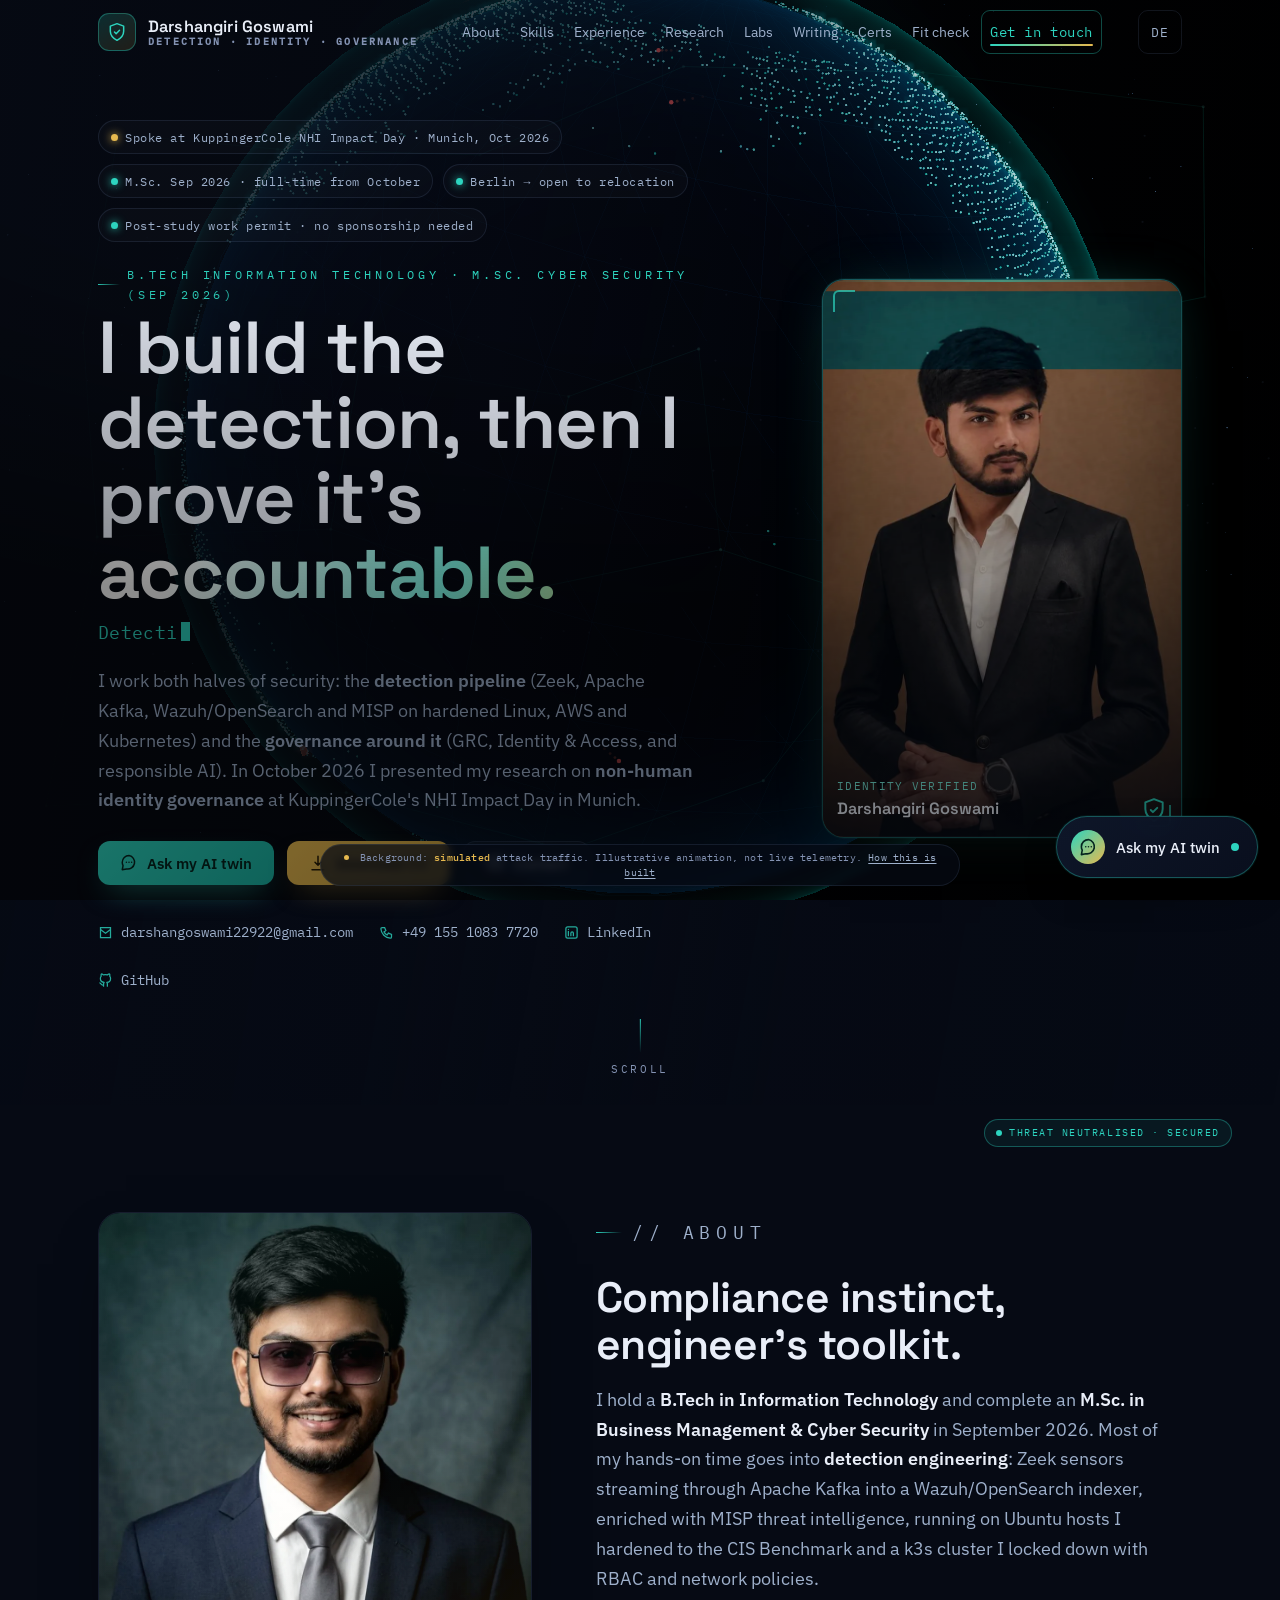
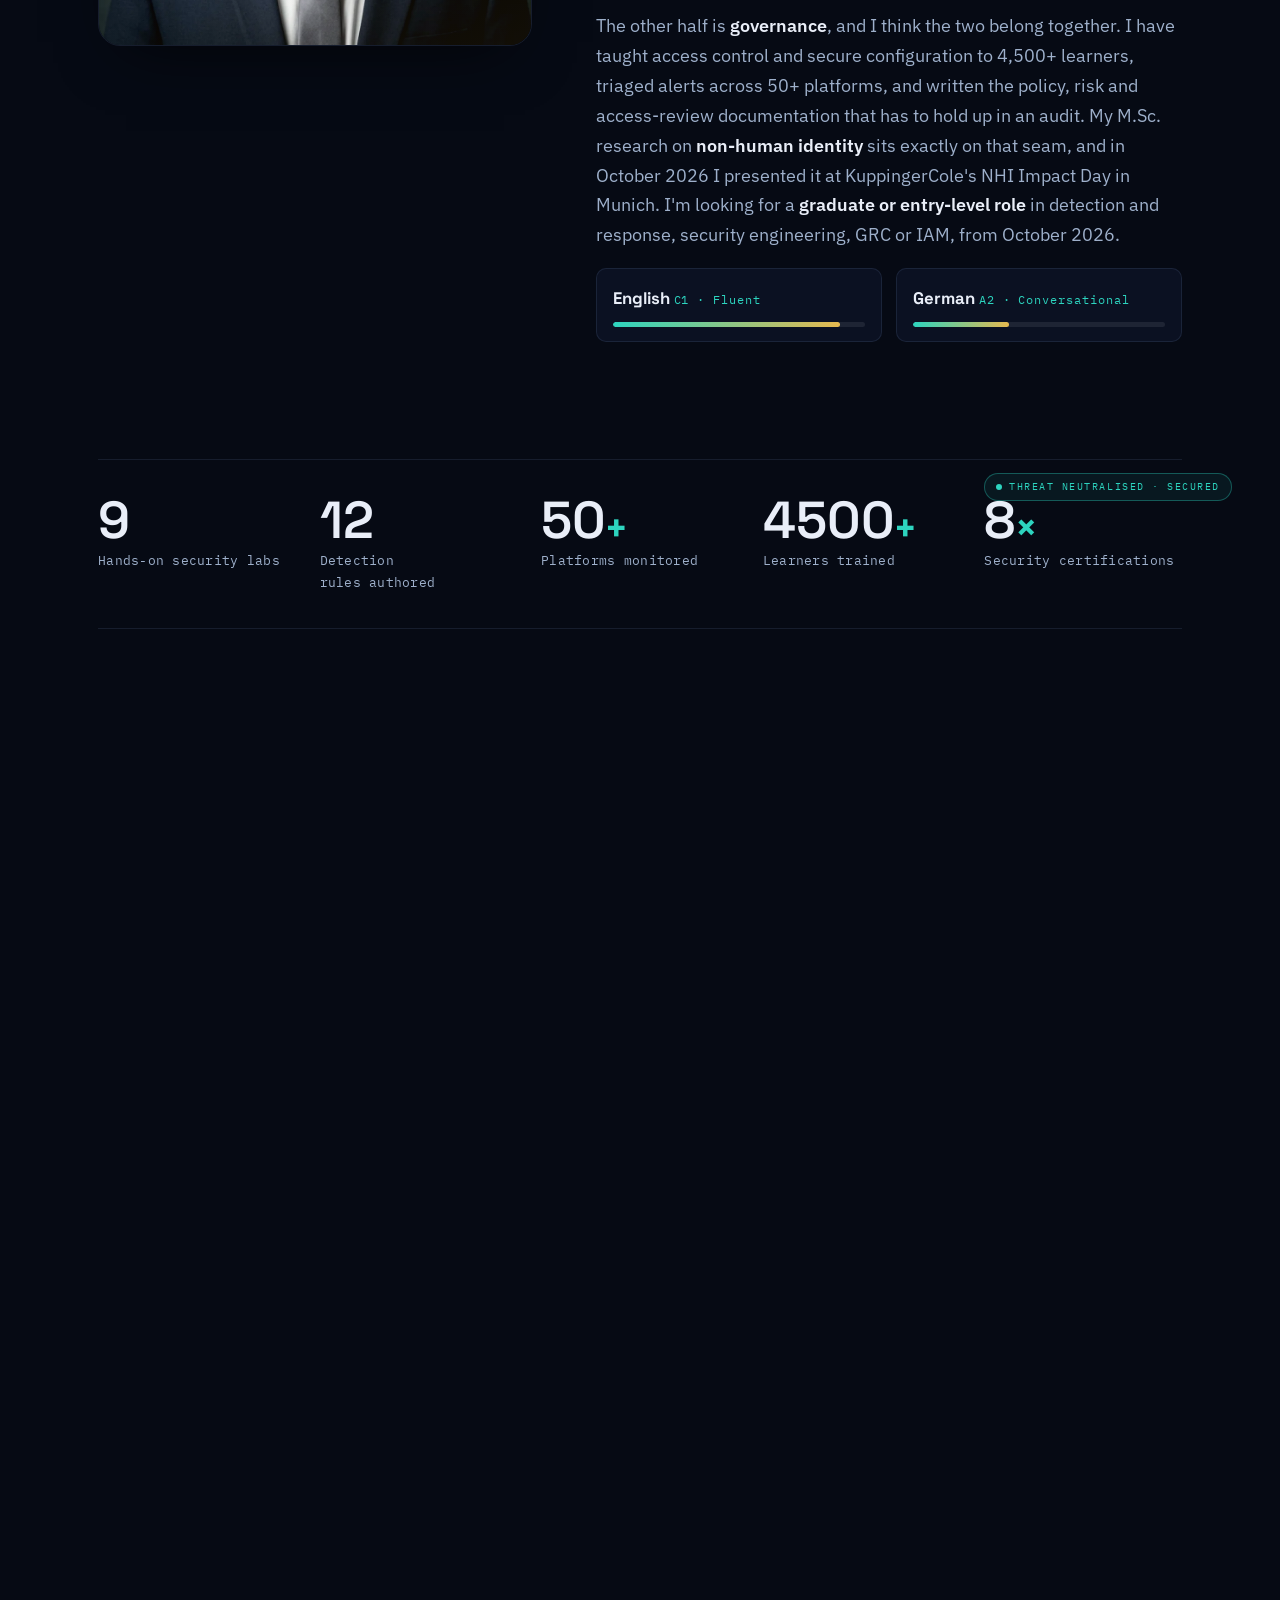
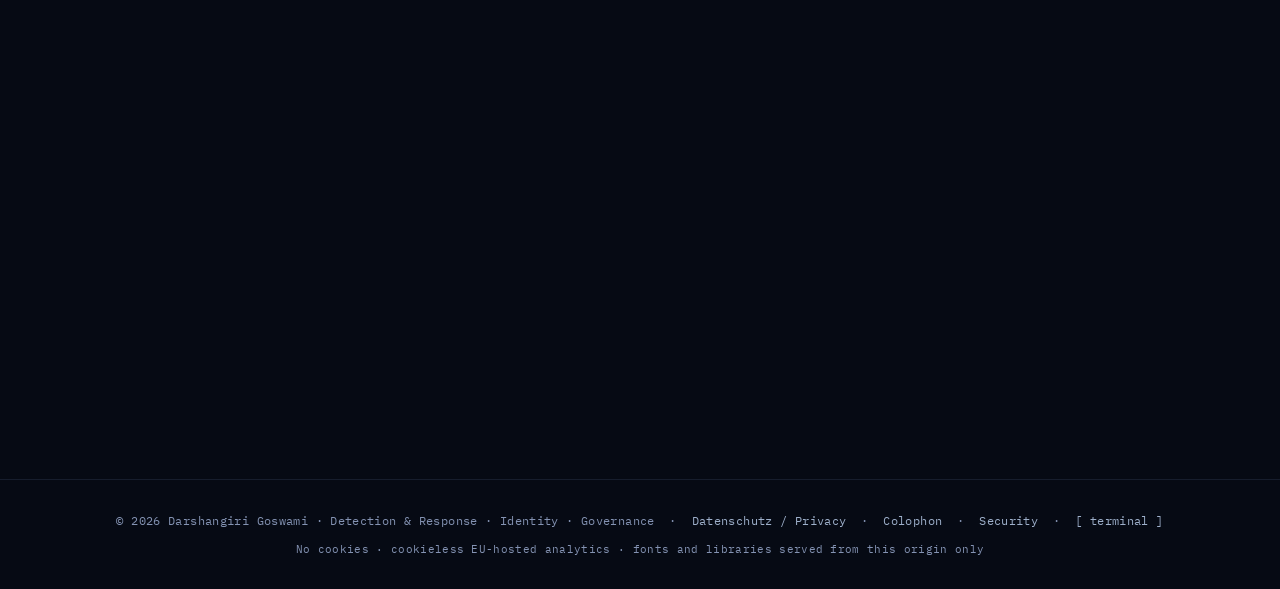
==== commit aeb5126b: "Shorten the AI twin's disclosure to a one-line note under the input The bilingual disclosure block a" ====
--- a/index.html
+++ b/index.html
@@ -547,8 +547,12 @@
 .ai-close{background:none;border:1px solid var(--border);border-radius:9px;width:44px;height:44px;color:var(--muted);
   cursor:pointer;display:grid;place-items:center;transition:.2s}
 .ai-close svg{width:18px;height:18px}
-/* EU AI Act Art. 50 machine disclosure, permanent, non-dismissible, shown above
-   the input before any interaction. Applies from 2026-08-02. */
+/* EU AI Act Art. 50 machine disclosure. The Fit check shows the full block above its
+   input; the chat panel, already named "AI twin", carries the one-line .ai-note under
+   its input instead. Applies from 2026-08-02. */
+.ai-note{margin:0;padding:0 14px 10px;background:rgba(7,11,22,.6);text-align:center;
+  font-family:var(--font-mono);font-size:.64rem;line-height:1.4;color:var(--faint)}
+.ai-note a{color:var(--faint);text-decoration:underline;text-underline-offset:2px}
 .ai-disclosure{padding:11px 18px;border-bottom:1px solid var(--border);background:rgba(230,185,79,.06);
   font-family:var(--font-mono);font-size:.7rem;line-height:1.5;color:var(--muted)}
 .ai-disclosure b{display:block;color:var(--gold);font-weight:500;letter-spacing:.04em;text-transform:uppercase;
@@ -1861,17 +1865,6 @@
     <button class="ai-tool" id="aiSpk" aria-label="Toggle spoken replies" aria-pressed="false" title="Speak replies aloud"><svg viewBox="0 0 24 24" fill="none" stroke="currentColor" stroke-width="2" stroke-linecap="round" stroke-linejoin="round"><path d="M11 5L6 9H3v6h3l5 4V5z"/><path d="M15.5 8.5a5 5 0 0 1 0 7"/><path d="M18.5 5.5a9 9 0 0 1 0 13"/></svg></button>
     <button class="ai-close" id="aiClose" aria-label="Close assistant"><svg viewBox="0 0 24 24" fill="none" stroke="currentColor" stroke-width="2" stroke-linecap="round"><line x1="6" y1="6" x2="18" y2="18"/><line x1="18" y1="6" x2="6" y2="18"/></svg></button>
   </div>
-  <div class="ai-disclosure">
-    <b>AI system · KI-System</b>
-    You are interacting with an AI system, not a natural person. It answers from Darshangiri's
-    CV and can be wrong. What you type is sent to Anthropic (Claude Haiku 4.5) via a relay
-    server in the USA and is not stored. Please don't enter personal or confidential data.
-    <a href="datenschutz.html">Privacy notice</a>
-    <span class="de">Sie interagieren mit einem KI-System, nicht mit einer natürlichen Person.
-    Es antwortet auf Grundlage des Lebenslaufs und kann Fehler enthalten. Eingaben werden an
-    einen Server in den USA übermittelt und nicht gespeichert. Bitte keine personenbezogenen
-    oder vertraulichen Daten eingeben. <a href="datenschutz.html">Datenschutzerklärung</a></span>
-  </div>
   <div class="ai-msgs" id="aiMsgs"></div>
   <div class="ai-suggest" id="aiSuggest">
     <button>Walk me through his detection lab</button>
@@ -1884,6 +1877,7 @@
     <button type="button" class="ai-tool" id="aiMic" aria-label="Speak your question" title="Speak your question"><svg viewBox="0 0 24 24" fill="none" stroke="currentColor" stroke-width="2" stroke-linecap="round" stroke-linejoin="round"><rect x="9" y="3" width="6" height="11" rx="3"/><path d="M5 11a7 7 0 0 0 14 0"/><path d="M12 18v3"/></svg></button>
     <button type="submit" id="aiSend" aria-label="Send"><svg viewBox="0 0 24 24" fill="none" stroke="currentColor" stroke-width="2" stroke-linecap="round" stroke-linejoin="round"><path d="M4 12l16-8-6 16-3-6-7-2z"/></svg></button>
   </form>
+  <p class="ai-note">AI answers from my CV, can be wrong · <a href="datenschutz.html">Privacy</a></p>
 </div>
 
 <!-- ===================== 3D SCENE ===================== -->
@@ -3136,6 +3130,7 @@
     ['#fitGo', '<svg viewBox="0 0 24 24" fill="none" stroke="currentColor" stroke-width="2" stroke-linecap="round" stroke-linejoin="round"><circle cx="11" cy="11" r="7"/><path d="M21 21l-4.3-4.3"/><path d="M8 11l2 2 4-4"/></svg> Fit analysieren'],
     ['#contact h2', 'Offen für Graduate-Stellen in Detection &amp; Response, GRC und Identity'],
     ['#contact .panel > p:nth-of-type(2)', 'In Berlin zuhause, umzugsbereit und ab Oktober 2026 in Vollzeit verfügbar, Gespräche für einen Start im Herbst führe ich bereits jetzt. Keine Sponsorship nötig: als Absolvent einer deutschen Hochschule habe ich eine 18-monatige Aufenthaltserlaubnis zur Arbeitsplatzsuche mit uneingeschränkter Erwerbstätigkeit. Sie besetzen eine Stelle im SOC, in einem Detection- oder Platform-Security-Team oder in GRC und Identity? Sprechen wir.'],
+    ['.ai-note', 'KI-generiert, kann Fehler enthalten · <a href="datenschutz.html">Datenschutz</a>'],
     /* hero + contact buttons */
     ['.hero-actions .btn-gold', '<svg viewBox="0 0 24 24" fill="none" stroke="currentColor" stroke-width="2" stroke-linecap="round" stroke-linejoin="round"><path d="M12 3v12m0 0l-4-4m4 4l4-4M4 21h16"/></svg> Lebenslauf (CV)'],
     ['.hero-actions .btn-ghost', '<svg viewBox="0 0 24 24" fill="none" stroke="currentColor" stroke-width="2" stroke-linecap="round" stroke-linejoin="round"><path d="M4 4h16v16H4z"/><path d="M4 7l8 6 8-6"/></svg> Kontakt'],
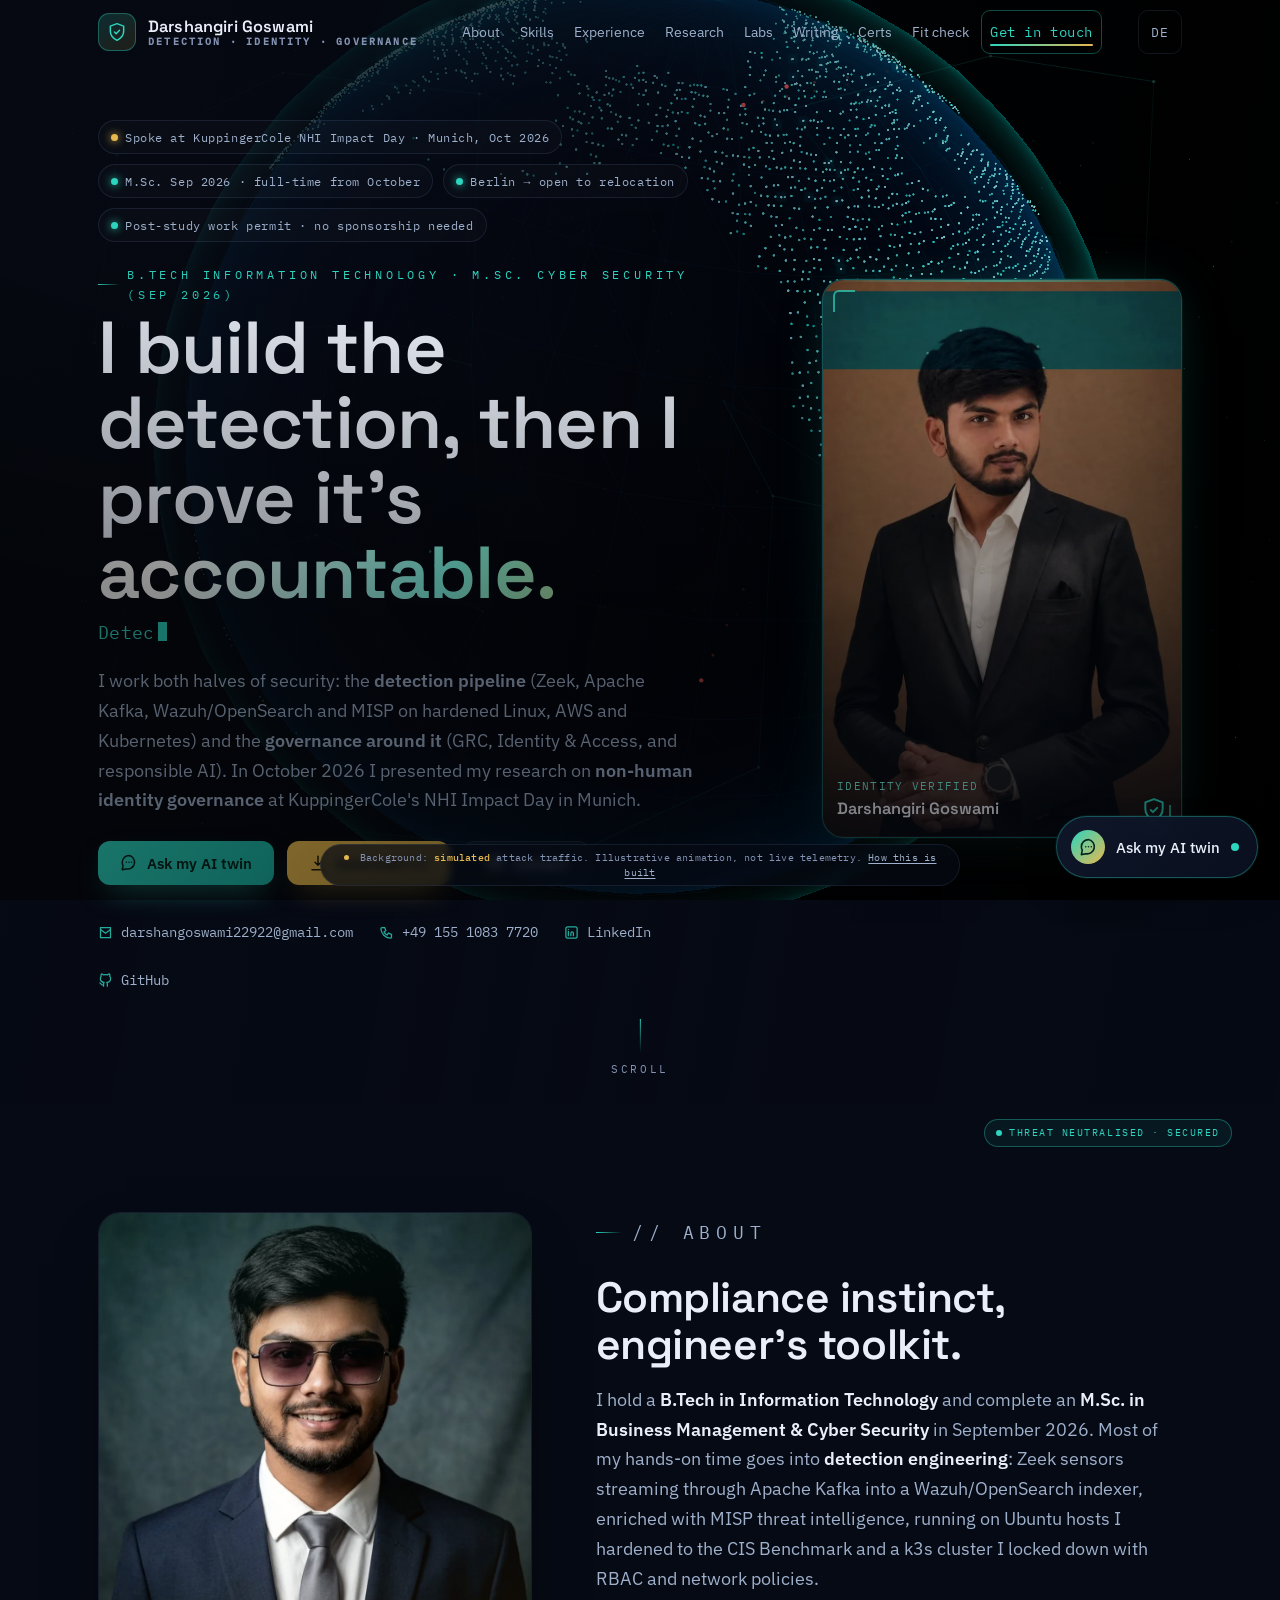
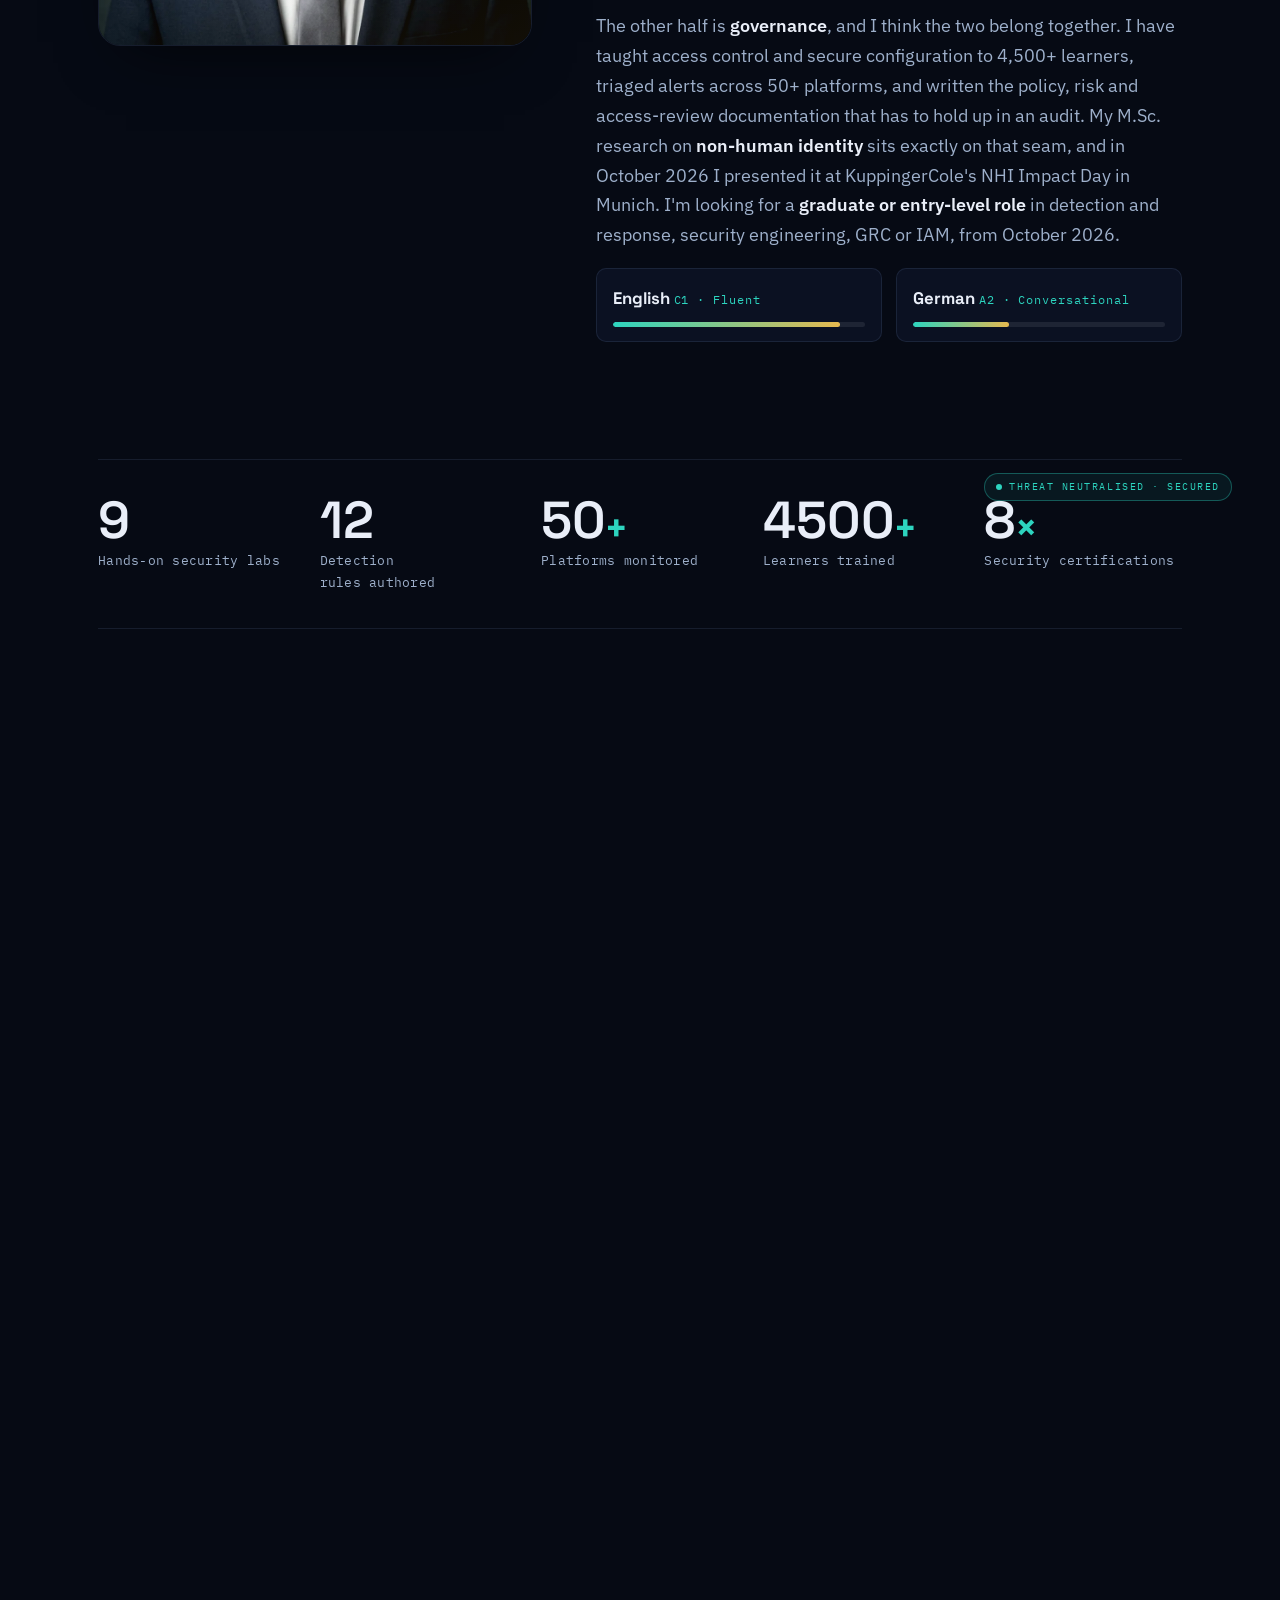
==== commit 4a62da75: "Add the agent room: a replay of real agent-consult runs where the visitor decides A new section afte" ====
--- a/index.html
+++ b/index.html
@@ -194,8 +194,8 @@
 .wrap{max-width:var(--maxw);margin:0 auto;padding:0 clamp(20px,5vw,48px)}
 section{padding:var(--space-2xl) 0;position:relative}
 /* below-fold sections: skip layout/paint until they approach the viewport */
-#skills,#experience,#research,#projects,#lab,#writing,#ops,#certifications,#fit,#contact{content-visibility:auto;contain-intrinsic-size:auto 900px}
-@media print{ #skills,#experience,#research,#projects,#lab,#writing,#ops,#certifications,#fit,#contact{content-visibility:visible} }
+#skills,#experience,#research,#projects,#agents,#lab,#writing,#ops,#certifications,#fit,#contact{content-visibility:auto;contain-intrinsic-size:auto 900px}
+@media print{ #skills,#experience,#research,#projects,#agents,#lab,#writing,#ops,#certifications,#fit,#contact{content-visibility:visible} }
 .section-head{margin-bottom:var(--space-lg);max-width:62ch}
 .section-head h2{font-size:var(--step-3);margin:.5rem 0 .8rem;position:relative;display:inline-block}
 .section-head h2::after{content:"";position:absolute;left:0;bottom:-9px;width:64px;height:3px;border-radius:3px;
@@ -827,7 +827,7 @@
 
 /* ============================================================= PRINT */
 @media print{
-  canvas#bg, #killchain, .kc-feed, .kc-scan, .kc-stamp, header.nav, .ai-fab, .ai-panel, .scroll-hint, .proj-glow, .scan,
+  canvas#bg, #killchain, .kc-feed, .kc-scan, .kc-stamp, header.nav, .ai-fab, .ai-panel, .scroll-hint, .proj-glow, .scan, #agents,
   .portrait-corner, .skip, body::after, #contact .panel::before, .skill-card::before{ display:none !important; }
   :root{ --bg:#fff; --text:#101418; --muted:#2c3340; --faint:#4a5360; --surface-glass:#fff; --border:#cfd6e0; --border-bright:#9fb0c8; }
   html,body{background:#fff !important;color:#101418}
@@ -1068,6 +1068,109 @@
 .rt-glitch{animation:rtShake .3s steps(3) 3}
 @keyframes rtShake{0%,100%{transform:none;filter:none}30%{transform:translateX(-3px);filter:hue-rotate(-30deg) saturate(1.4)}70%{transform:translateX(3px);filter:hue-rotate(15deg)}}
 @media (prefers-reduced-motion:reduce){ .rt-overlay,.rt-glitch{display:none !important;animation:none !important} }
+
+/* ============================================================= AGENT ROOM */
+/* Replays real agent-consult runs (assets/agent-room.js). Red is the terminal's
+   error colour, so a refusal reads the same here as anywhere else on the page. */
+#agents{--ar-no:#ff7a55}
+.ar{border:1px solid var(--border-bright);border-radius:var(--r-lg);background:var(--surface-glass);overflow:hidden}
+.ar-bar{display:flex;flex-wrap:wrap;align-items:center;gap:10px 14px;padding:12px 16px;border-bottom:1px solid var(--border);background:rgba(7,11,22,.35)}
+.ar-case{font-family:var(--font-mono);font-size:.78rem;color:var(--muted)}
+.ar-case b{color:var(--text);font-weight:500}
+.ar-state{font-family:var(--font-mono);font-size:.66rem;letter-spacing:.1em;text-transform:uppercase;padding:3px 10px;
+  border-radius:99px;border:1px solid var(--border);color:var(--faint)}
+.ar-state[data-s="run"]{color:var(--teal);border-color:rgba(45,212,191,.4)}
+.ar-state[data-s="wait"]{color:var(--gold);border-color:rgba(230,185,79,.5);animation:arBlink 1.6s ease-in-out infinite}
+.ar-state[data-s="done"]{color:var(--text)}
+.ar-ctrl{margin-left:auto;display:flex;flex-wrap:wrap;gap:8px}
+.ar-btn{min-height:40px;padding:0 14px;border-radius:10px;border:1px solid var(--border);background:rgba(255,255,255,.03);
+  color:var(--muted);font-family:var(--font-mono);font-size:.76rem;cursor:pointer;transition:color .2s,border-color .2s}
+.ar-btn:hover{color:var(--text);border-color:var(--border-bright)}
+.ar-btn:disabled{opacity:.4;cursor:not-allowed}
+.ar-btn.ar-go{color:#04241f;background:linear-gradient(135deg,var(--teal),#1ab3a3);border-color:transparent;font-weight:600}
+.ar-btn[aria-pressed="true"]{color:var(--teal);border-color:rgba(45,212,191,.45)}
+.ar-body{display:grid;grid-template-columns:minmax(0,1.3fr) minmax(0,1fr)}
+.ar-stage{padding:14px 16px 16px;border-right:1px solid var(--border);display:flex;flex-direction:column;gap:12px;min-width:0}
+.ar-map{width:100%;height:auto;display:block;overflow:visible}
+.ar-ed{stroke:rgba(120,150,200,.16);stroke-width:1.2;transition:stroke .3s}
+.ar-ed.on{stroke:rgba(45,212,191,.6)}
+.ar-ed.gold{stroke:rgba(230,185,79,.7)}
+.ar-ed.bad{stroke:var(--ar-no);stroke-dasharray:4 4}
+.ar-nb{fill:rgba(12,19,34,.94);stroke:var(--border-bright);stroke-width:1.2;transition:stroke .3s,fill .3s}
+.ar-n.coord .ar-nb{stroke:rgba(45,212,191,.5)}
+.ar-n.auth .ar-nb{stroke:rgba(230,185,79,.5)}
+.ar-n.you .ar-nb{stroke:var(--gold);fill:rgba(230,185,79,.12)}
+.ar-n.you{opacity:0;transition:opacity .6s}
+.ar-n.you.show{opacity:1}
+.ar-nm{fill:var(--text);font-family:var(--font-display);font-weight:600;text-anchor:middle}
+.ar-nr{fill:var(--faint);font-family:var(--font-mono);text-anchor:middle}
+.ar-st{fill:var(--teal);font-family:var(--font-mono);font-size:9.5px;text-anchor:middle}
+.ar-n.sup .ar-nb{stroke:var(--teal);stroke-width:2}
+.ar-n.opp .ar-nb{stroke:var(--ar-no);stroke-width:2}
+.ar-n.off{opacity:.5}
+.ar-n.off .ar-nb{stroke-dasharray:4 4}
+.ar-n.ping .ar-nb{animation:arPing .9s var(--ease)}
+.ar-n.hit .ar-nb{stroke:var(--ar-no);fill:rgba(255,122,85,.14)}
+.ar-bd{opacity:0;transition:opacity .3s}
+.ar-bd.show{opacity:1}
+.ar-bd rect{fill:rgba(9,14,26,.96);stroke-width:1}
+.ar-bd text{font-family:var(--font-mono);font-size:8.5px;font-weight:500;letter-spacing:.06em;text-anchor:middle}
+.ar-bd.yes rect{stroke:var(--teal)} .ar-bd.yes text{fill:var(--teal)}
+.ar-bd.no rect{stroke:var(--ar-no)} .ar-bd.no text{fill:var(--ar-no)}
+.ar-bd.abs rect{stroke:var(--faint)} .ar-bd.abs text{fill:var(--faint)}
+.ar-bd.gold rect{stroke:var(--gold)} .ar-bd.gold text{fill:var(--gold)}
+.ar-pk{fill:var(--teal)}
+.ar-pk.gold{fill:var(--gold)}
+.ar-pk.bad{fill:var(--ar-no)}
+.ar-x{fill:var(--ar-no);font-family:var(--font-mono);font-size:18px;font-weight:700;text-anchor:middle}
+.ar-grant{font-family:var(--font-mono);font-size:.72rem;line-height:1.6;color:var(--muted);border:1px dashed rgba(230,185,79,.45);
+  border-radius:10px;padding:8px 10px;background:rgba(230,185,79,.05)}
+.ar-grant b{color:var(--gold);font-weight:500;letter-spacing:.06em;margin-right:4px}
+.ar-grant .drop{color:var(--faint)}
+.ar-grant .drop s{color:var(--ar-no)}
+.ar-grant .ref{display:block;color:var(--ar-no);margin-top:4px}
+.ar-cap{margin:0;min-height:4.8em;font-size:.95rem;line-height:1.55;color:var(--text);border-left:2px solid var(--teal);padding:2px 0 2px 12px}
+.ar-log{display:flex;flex-direction:column;min-width:0;min-height:0}
+.ar-log-h{display:flex;justify-content:space-between;gap:10px;padding:12px 16px;border-bottom:1px solid var(--border);
+  font-family:var(--font-mono);font-size:.68rem;letter-spacing:.08em;text-transform:uppercase;color:var(--faint)}
+.ar-list{list-style:none;margin:0;padding:10px 12px 14px;overflow-y:auto;max-height:470px;display:flex;flex-direction:column;
+  gap:7px;scrollbar-width:thin}
+.ar-sep{font-family:var(--font-mono);font-size:.64rem;letter-spacing:.1em;text-transform:uppercase;color:var(--faint);text-align:center;padding:2px 0 4px}
+.ar-e{font-family:var(--font-mono);font-size:.72rem;line-height:1.5;color:var(--muted);padding:7px 9px;border:1px solid var(--border);
+  border-radius:9px;background:rgba(255,255,255,.02)}
+.ar-e.new{animation:arIn .4s var(--ease)}
+.ar-e .h{display:flex;flex-wrap:wrap;gap:4px 8px;align-items:baseline;margin-bottom:2px}
+.ar-e .id{color:var(--teal);font-weight:500}
+.ar-e .k{color:var(--faint);font-size:.64rem;letter-spacing:.06em;text-transform:uppercase}
+.ar-e .tg{margin-left:auto;color:var(--gold);font-size:.64rem}
+.ar-e.denied{border-color:rgba(255,122,85,.45)} .ar-e.denied .k{color:var(--ar-no)}
+.ar-e.escalation,.ar-e.contest,.ar-e.override,.ar-e.decision{border-color:rgba(230,185,79,.45)}
+.ar-e.escalation .k,.ar-e.contest .k,.ar-e.override .k,.ar-e.decision .k{color:var(--gold)}
+.ar-e.unavailable{border-style:dashed}
+.ar-e.sup .tx{text-decoration:line-through;text-decoration-color:rgba(230,185,79,.75);opacity:.7}
+.ar-decide,.ar-end{padding:16px 18px;border-top:1px solid var(--border)}
+.ar-decide{background:linear-gradient(160deg,rgba(230,185,79,.10),rgba(230,185,79,.02))}
+.ar-lbl{font-family:var(--font-mono);font-size:.72rem;letter-spacing:.1em;text-transform:uppercase;color:var(--gold);margin:0 0 6px;outline:none}
+.ar-hint{font-size:.82rem;color:var(--faint);margin:0 0 10px}
+.ar-q{margin:0 0 14px;font-family:var(--font-mono);font-size:.8rem;line-height:1.6;color:var(--text);border-left:2px solid var(--gold);padding-left:12px}
+.ar-opts{display:flex;flex-wrap:wrap;gap:10px}
+.ar-end-t{margin:0 0 12px;color:var(--text);font-size:.95rem;line-height:1.6}
+.ar-end ul{margin:0 0 12px;padding-left:18px;color:var(--muted);font-size:.9rem;line-height:1.6}
+.ar-end details{margin:0 0 14px}
+.ar-end summary{cursor:pointer;font-family:var(--font-mono);font-size:.76rem;color:var(--teal);min-height:32px;display:inline-flex;align-items:center}
+.ar-end pre{white-space:pre-wrap;font-family:var(--font-mono);font-size:.7rem;line-height:1.55;color:var(--muted);background:rgba(0,0,0,.25);
+  border:1px solid var(--border);border-radius:10px;padding:10px 12px;max-height:280px;overflow:auto;margin:8px 0 0}
+.ar-src{margin-top:14px}
+@keyframes arIn{from{opacity:0;transform:translateY(6px)}to{opacity:1;transform:none}}
+@keyframes arBlink{50%{opacity:.55}}
+@keyframes arPing{0%{stroke:var(--teal);stroke-width:3.2}100%{stroke-width:1.2}}
+@media (max-width:860px){
+  .ar-body{grid-template-columns:1fr}
+  .ar-stage{border-right:0;border-bottom:1px solid var(--border)}
+  .ar-list{max-height:340px}
+  .ar-ctrl{margin-left:0;width:100%}
+}
+@media (prefers-reduced-motion:reduce){ .ar-e.new,.ar-state[data-s="wait"],.ar-n.ping .ar-nb{animation:none} }
 </style>
 </head>
 <body>
@@ -1114,6 +1217,7 @@
       <a href="#experience">Experience</a>
       <a href="#research" data-i18n="nav.research">Research</a>
       <a href="#projects" data-i18n="nav.projects">Labs</a>
+      <a href="#agents" class="nav-wide" data-i18n="nav.agents">Agent room</a>
       <a href="#lab" class="nav-wide" data-i18n="nav.lab">Samples</a>
       <a href="#ops" class="nav-wide" data-i18n="nav.ops">Live ops</a>
       <a href="#writing" data-i18n="nav.writing">Writing</a>
@@ -1560,6 +1664,8 @@
           <p>The reference agents are deterministic on purpose: the properties under test belong to the coordination layer, and a sampling temperature deciding whether a test passes would make the evaluation worthless. The same interface takes a model-backed agent. <b style="color:var(--text)">26 tests</b> run in milliseconds with no network and no API key, and the README says plainly what the design does not yet do.</p>
           <a class="doclink" href="https://github.com/darshan2209/agent-consult" target="_blank" rel="noopener">Repository / write-up
             <svg viewBox="0 0 24 24" width="13" height="13" fill="none" stroke="currentColor" stroke-width="2" stroke-linecap="round" stroke-linejoin="round"><path d="M7 17L17 7M9 7h8v8"/></svg></a>
+          <a class="doclink" href="#agents">Watch it run in the agent room
+            <svg viewBox="0 0 24 24" width="13" height="13" fill="none" stroke="currentColor" stroke-width="2" stroke-linecap="round" stroke-linejoin="round"><path d="M12 5v14M6 13l6 6 6-6"/></svg></a>
         </details>
       </div>
 
@@ -1599,6 +1705,60 @@
 
     </div>
     <p class="fit-note reveal d3" style="margin-top:18px">Every lab above is public on <a href="https://github.com/darshan2209?tab=repositories" target="_blank" rel="noopener" style="color:var(--teal)">GitHub</a> with its configuration, scripts and write-up. <strong>118 automated tests</strong> cover the parts that take input from outside the trust boundary, so you can verify the tooling works without an AWS account, a cluster or an API key. Happy to walk through any of it, including the parts that did not work.</p>
+  </div>
+</section>
+
+<!-- ===================== AGENT ROOM ===================== -->
+<section id="agents">
+  <div class="wrap">
+    <div class="section-head reveal">
+      <p class="eyebrow">// Agents at work</p>
+      <h2>The agent room</h2>
+      <p>Five agents have to decide whether a grid operator can connect 250 kW of new solar without a reinforcement study. Watch them pass on permissions that can only get narrower, get refused personal data, disagree, and hand the case to a person. <strong>That person is you</strong>: you are the duty engineer, and your call goes into a record nobody can edit.</p>
+    </div>
+    <div class="ar reveal d1" id="agentRoom">
+      <div class="ar-bar">
+        <span class="ar-case"><b>Case CR-2291</b> · 250 kW solar · feeder F-12</span>
+        <span class="ar-state" id="arState" data-s="ready">Ready</span>
+        <div class="ar-ctrl">
+          <button type="button" class="ar-btn ar-go" id="arGo">▶ Run the case</button>
+          <button type="button" class="ar-btn" id="arSkip">Skip to your call</button>
+          <button type="button" class="ar-btn" id="arSpeed" aria-pressed="false" aria-label="Double speed">2×</button>
+          <button type="button" class="ar-btn" id="arReset" aria-label="Restart">↺</button>
+        </div>
+      </div>
+      <div class="ar-body">
+        <div class="ar-stage">
+          <svg class="ar-map" id="arMap" viewBox="0 0 600 372" role="img" aria-labelledby="arMapT"><title id="arMapT">Map of the room: the operator, a coordinator, five specialist agents and, once the case is escalated, you</title></svg>
+          <div class="ar-grant" id="arGrant" hidden></div>
+          <p class="ar-cap" id="arCap" aria-live="polite">Case CR-2291 is on the desk: 250 kW of new solar on feeder F-12. Press run and watch the agents work it.</p>
+        </div>
+        <div class="ar-log">
+          <div class="ar-log-h"><span id="arLogH">Append-only record</span><span id="arCount">0 entries</span></div>
+          <ol class="ar-list" id="arLog" aria-label="Record entries"></ol>
+        </div>
+      </div>
+      <div class="ar-decide" id="arDecide" hidden>
+        <p class="ar-lbl" id="arDecLbl" tabindex="-1">Your call, duty engineer</p>
+        <p class="ar-hint" id="arHint">This is word for word the question the coordinator sent.</p>
+        <blockquote class="ar-q" id="arQ"></blockquote>
+        <div class="ar-opts">
+          <button type="button" class="btn btn-gold" id="arOverrule">Overrule e08: the switchgear was uprated in August</button>
+          <button type="button" class="btn btn-ghost" id="arUphold">Let it stand: order a reinforcement study</button>
+        </div>
+      </div>
+      <div class="ar-end" id="arEnd" hidden>
+        <p class="ar-lbl" id="arEndLbl" tabindex="-1">Case closed</p>
+        <p class="ar-end-t" id="arEndT"></p>
+        <ul id="arEndL" hidden></ul>
+        <details><summary id="arRecS">The record as the library prints it</summary><pre id="arRec"></pre></details>
+        <div class="ar-opts">
+          <button type="button" class="btn btn-ghost" id="arOutage">Replay with the protection agent offline</button>
+          <button type="button" class="btn btn-ghost" id="arAgain">Run the case again</button>
+        </div>
+      </div>
+    </div>
+    <p class="fit-note reveal d2 ar-src">A replay of real runs of my <a href="https://github.com/darshan2209/agent-consult" target="_blank" rel="noopener" style="color:var(--teal)">agent-consult</a> code, recorded step by step by <code>tools/export_agent_trace.py</code>. The agents are deterministic rule agents, the stand-in the repo uses so that every run reproduces exactly; the same interface takes a model-backed agent. Every entry in the record is text the code wrote.</p>
   </div>
 </section>
 
@@ -2511,7 +2671,7 @@
 /* Samples and Live ops are drawer-only on desktop, so on the bar they fall back
    to the link for the section run they belong to; otherwise scrolling through
    them highlighted nothing at all. */
-const NAV_FALLBACK = { lab:'projects', ops:'projects' };
+const NAV_FALLBACK = { agents:'projects', lab:'projects', ops:'projects' };
 function navLinkFor(id){
   const a = navMap[id];
   if (a && getComputedStyle(a).display === 'none' && NAV_FALLBACK[id]) return navMap[NAV_FALLBACK[id]];
@@ -2526,7 +2686,7 @@
     }
   });
 }, { rootMargin: '-45% 0px -50% 0px', threshold: 0 });
-['about','skills','experience','research','projects','lab','ops','writing','certifications','fit','contact'].forEach(id => { const s = document.getElementById(id); if (s) spy.observe(s); });
+['about','skills','experience','research','projects','agents','lab','ops','writing','certifications','fit','contact'].forEach(id => { const s = document.getElementById(id); if (s) spy.observe(s); });
 
 /* count-up stats when they scroll into view */
 function animateCount(el){
@@ -2875,8 +3035,8 @@
   const CMDS = {
     help(){ print(
       '<span class="t-ok">Available commands</span>\n' +
-      '  about · skills · certs · labs · research · experience · contact · linkedin · github · cv\n' +
-      '  open &lt;section&gt;   jump to a section (about/skills/research/projects/lab/writing/ops/fit/contact)\n' +
+      '  about · skills · certs · labs · agents · research · experience · contact · linkedin · github · cv\n' +
+      '  open &lt;section&gt;   jump to a section (about/skills/research/projects/agents/lab/writing/ops/fit/contact)\n' +
       '  nmap · sudo hire darshan · hack     for the curious\n' +
       '  ls · cat · decode &lt;base64&gt; · submit &lt;flag&gt;     <span class="t-dim">// recon tools</span>\n' +
       '  clear · exit'); },
@@ -2885,6 +3045,7 @@
     certs(){ print('Cisco CyberOps ✔ · Google Cybersecurity ✔ · CTIGA ✔ · TryHackMe Sec1 ✔\nISO 27001 Associate ✔ · SC-900 ✔ · SC-200 ⏳\n<span class="t-dim">(verify: credly.com/users/darshan-goswami.e4c6c92c)</span>'); },
     labs(){ print('1. Detection Engineering, Zeek → Kafka → Wazuh/OpenSearch + MISP, 12 rules authored & tuned\n2. Linux Hardening, CIS baseline via idempotent Bash script, auditd piped into the detection stack\n3. Multi-Cloud Posture, AWS misconfigured on purpose then remediated; repeated on GCP + Oracle\n4. Kubernetes, k3s with RBAC, network policies and pod security standards, audit-log reconstruction\n5. Network Segmentation & Secure Tooling, VLANs/DMZ/SPAN + Bandit and pip-audit on the tooling\n6. AI-Assisted Monitoring, Python anomaly detection + AI triage/risk-scoring via API, human-in-the-loop\n7. Multi-Agent Consultation, attenuating grants + RFC 8693-style actor chain + contestable ledger, 26 tests\n8. Post-Quantum TLS, ML-KEM vs RSA-2048/X25519 benchmark: hybrid X25519MLKEM768 adds ~2.2 kB per handshake\n9. Authorization Concept Toolkit, Berechtigungskonzept from an entitlement export: SoD, role mining, recertification'); },
     projects(){ CMDS.labs(); },
+    agents(){ print('<span class="t-ok">agent room</span> · five agents, one coordinator, and you as the duty engineer\nA replay of real agent-consult runs: narrowed grants, a refused request, a typed split, an escalation.\n<span class="t-dim">opening #agents…</span>'); const t = document.getElementById('agents'); if (t){ close(); t.scrollIntoView({ behavior:'smooth' }); } },
     research(){ print('<span class="t-ok">KuppingerCole AIdentity & NHI Impact Day</span> · Munich · 6 Oct 2026 · speaker + panellist\nGap analysis of non-human identity governance across eight instruments: SOC 2, NIST CSF 2.0,\nISO 27001:2022, NIST SP 800-53 R5, DORA, BSIG §30, ISO 42001 and ISO 38507. All eight govern\nthe machine identity as an account. None states an assessable rule for agent delegation.\nProposal: bounded-delegation control language built on RFC 8693.\n<span class="t-dim">MSc thesis behind it: UNC6395 mapped to MITRE ATT&CK; IA-9 and IA-13 sit in no SP 800-53B baseline.</span>\n<span class="t-dim">slides: talks/kuppingercole-nhi-impact-day-2026.pdf</span>'); },
     experience(){ print('2025      Cybersecurity Trainer @ NIIT Foundation (4500+ trained, 95% certified\n2023-24   Cybersecurity Research Analyst @ The CyberDiplomat) 50+ platforms monitored\n2023      Cybersecurity Research Intern @ The CyberDiplomat, crypto threat research, +30% TI quality'); },
     contact(){ print('email: <span class="t-ok">darshangoswami22922@gmail.com</span>\nphone: +49 155 1083 7720\nlocation: Berlin (open to relocation) · full-time from Oct 2026'); },
@@ -3131,6 +3292,12 @@
     ['#contact h2', 'Offen für Graduate-Stellen in Detection &amp; Response, GRC und Identity'],
     ['#contact .panel > p:nth-of-type(2)', 'In Berlin zuhause, umzugsbereit und ab Oktober 2026 in Vollzeit verfügbar, Gespräche für einen Start im Herbst führe ich bereits jetzt. Keine Sponsorship nötig: als Absolvent einer deutschen Hochschule habe ich eine 18-monatige Aufenthaltserlaubnis zur Arbeitsplatzsuche mit uneingeschränkter Erwerbstätigkeit. Sie besetzen eine Stelle im SOC, in einem Detection- oder Platform-Security-Team oder in GRC und Identity? Sprechen wir.'],
     ['.ai-note', 'KI-generiert, kann Fehler enthalten · <a href="datenschutz.html">Datenschutz</a>'],
+    /* agent room: static text here, the replay's own captions switch inside its script */
+    ['nav.links a[href="#agents"]', 'Agentenraum'],
+    ['#agents .section-head h2', 'Der Agentenraum'],
+    ['#agents .section-head p:nth-of-type(2)', 'Fünf Agenten sollen entscheiden, ob ein Netzbetreiber 250 kW neue Photovoltaik ohne Verstärkungsstudie anschließen darf. Sehen Sie zu, wie sie Berechtigungen weitergeben, die nur enger werden können, wie ihnen personenbezogene Daten verweigert werden, wie sie sich uneinig werden und den Fall an einen Menschen übergeben. <strong>Dieser Mensch sind Sie</strong>: Sie haben Bereitschaftsdienst, und Ihre Entscheidung landet in einem Protokoll, das niemand ändern kann.'],
+    ['#agents .ar-case', '<b>Fall CR-2291</b> · 250 kW Photovoltaik · Abgang F-12'],
+    ['#agents .ar-src', 'Eine Wiedergabe echter Läufe meines Codes <a href="https://github.com/darshan2209/agent-consult" target="_blank" rel="noopener" style="color:var(--teal)">agent-consult</a>, Schritt für Schritt aufgezeichnet von <code>tools/export_agent_trace.py</code>. Die Agenten sind deterministische Regel-Agenten, der Platzhalter, den das Repository nutzt, damit jeder Lauf exakt reproduzierbar ist; dieselbe Schnittstelle nimmt auch einen modellbasierten Agenten auf. Jeder Eintrag im Protokoll ist Text, den der Code geschrieben hat.'],
     /* hero + contact buttons */
     ['.hero-actions .btn-gold', '<svg viewBox="0 0 24 24" fill="none" stroke="currentColor" stroke-width="2" stroke-linecap="round" stroke-linejoin="round"><path d="M12 3v12m0 0l-4-4m4 4l4-4M4 21h16"/></svg> Lebenslauf (CV)'],
     ['.hero-actions .btn-ghost', '<svg viewBox="0 0 24 24" fill="none" stroke="currentColor" stroke-width="2" stroke-linecap="round" stroke-linejoin="round"><path d="M4 4h16v16H4z"/><path d="M4 7l8 6 8-6"/></svg> Kontakt'],
@@ -3491,7 +3658,7 @@
 
   const CONTROL = {
     ABOUT:'ISO 27001 A.5', METRICS:'continuous monitoring', SKILLS:'NIST CSF PR.AC',
-    EXPERIENCE:'GDPR Art.32', PROJECTS:'Wazuh IDS rule', LAB:'ISO 27001 A.5.18', WRITING:'ISO 27001 A.9', OPS:'SOC 2 availability', CERTIFICATIONS:'Microsoft SC-900', FIT:'ISO 27001 A.7 screening', CONTACT:'MFA challenge'
+    EXPERIENCE:'GDPR Art.32', PROJECTS:'Wazuh IDS rule', AGENTS:'EU AI Act Art. 14 oversight', LAB:'ISO 27001 A.5.18', WRITING:'ISO 27001 A.9', OPS:'SOC 2 availability', CERTIFICATIONS:'Microsoft SC-900', FIT:'ISO 27001 A.7 screening', CONTACT:'MFA challenge'
   };
 
   // feed lives after this <script> in the DOM, so resolve it lazily (null at init time)
@@ -3681,5 +3848,487 @@
 })();
 </script>
 
+<script>
+/* ============================================================= AGENT ROOM */
+/* Replays real runs of agent-consult, recorded by tools/export_agent_trace.py into
+   assets/agent-room.js. The record column shows only the library's own ledger
+   entries; captions explain them and never add a step. The trace loads when the
+   section nears the viewport, so visitors who never scroll this far never fetch it. */
+(function(){
+  const room = document.getElementById('agentRoom');
+  if (!room) return;
+  const $ = id => document.getElementById(id);
+  const svg = $('arMap'), cap = $('arCap'), logEl = $('arLog'), grantEl = $('arGrant'), stateEl = $('arState'),
+        goBtn = $('arGo'), skipBtn = $('arSkip'), speedBtn = $('arSpeed'), resetBtn = $('arReset'),
+        decide = $('arDecide'), endEl = $('arEnd'), stage = room.querySelector('.ar-stage');
+  const reduce = matchMedia('(prefers-reduced-motion: reduce)').matches;
+  const NS = 'http://www.w3.org/2000/svg';
+  const de = () => (document.documentElement.lang || '').slice(0, 2) === 'de';
+  const L = (en, d) => (de() ? d : en);
+  const esc = s => String(s).replace(/[&<>"]/g, c => ({ '&':'&amp;', '<':'&lt;', '>':'&gt;', '"':'&quot;' }[c]));
+
+  /* ---------- copy: captions per recorded step, in English and German ---------- */
+  const CAP = {
+    'intro': ["Case CR-2291 is on the desk: 250 kW of new solar on feeder F-12. Press run and watch the agents work it.",
+              "Fall CR-2291 liegt auf dem Tisch: 250 kW neue Photovoltaik an Abgang F-12. Starten Sie und sehen Sie den Agenten bei der Arbeit zu."],
+    'o:intro': ["New case file, same request. This time the protection agent is offline.",
+                "Neue Fallakte, gleicher Antrag. Diesmal ist der Agent protection nicht erreichbar."],
+    'grant:operator>regulatory': ["The operator grants regulatory read access to the meter summary and the customer record, and states why: to check the metering history.",
+                                  "Der Betreiber gibt regulatory Lesezugriff auf Zählerübersicht und Kundendatensatz und nennt den Zweck: die Messhistorie prüfen."],
+    'narrow:regulatory': ["Before spending it, regulatory narrows the grant to the meter summary alone. A grant can only ever get narrower.",
+                          "Vor der Nutzung verengt regulatory die Berechtigung auf die Zählerübersicht. Eine Berechtigung kann nur enger werden."],
+    'consult:regulatory>records': ["regulatory asks records for the meter summary: 24 months, no gaps. The record says on whose authority: operator, then regulatory.",
+                                   "regulatory fragt records nach der Zählerübersicht: 24 Monate, keine Lücken. Das Protokoll nennt den Auftrag: operator, dann regulatory."],
+    'grant:regulatory>capacity': ["regulatory hands a slice of that authority to capacity. The chain grows instead of starting over.",
+                                  "regulatory gibt einen Teil dieser Befugnis an capacity weiter. Die Kette wächst, statt neu zu beginnen."],
+    'consult:capacity>records': ["capacity reads the same summary under the delegated grant.",
+                                 "capacity liest dieselbe Übersicht mit der weitergegebenen Berechtigung."],
+    'denied:regulatory>records': ["regulatory reaches for the customer record, which its narrowed grant no longer covers. Refused, and the refusal is recorded too.",
+                                  "regulatory greift nach dem Kundendatensatz, den die verengte Berechtigung nicht mehr abdeckt. Abgelehnt, und auch das wird protokolliert."],
+    'widen:regulatory>capacity': ["It tries to pass the customer record on to capacity instead. Impossible: a delegation can only narrow.",
+                                  "Stattdessen will es den Kundendatensatz an capacity weitergeben. Unmöglich: Eine Delegation kann nur verengen."],
+    'question': ["Now the real question goes to the panel: can CR-2291 be approved without a reinforcement study?",
+                 "Jetzt geht die eigentliche Frage an das Gremium: Kann CR-2291 ohne Verstärkungsstudie genehmigt werden?"],
+    'o:question': ["Same question, new case file. The protection agent is offline this time.",
+                   "Gleiche Frage, neue Fallakte. Der Agent protection ist diesmal nicht erreichbar."],
+    'verdict:capacity': ["capacity says no: 180 kW spare, 250 kW needed. But its figures are from 2026-Q1.",
+                         "capacity sagt nein: 180 kW frei, 250 kW benötigt. Seine Zahlen stammen aber aus 2026-Q1."],
+    'scope:capacity': ["capacity also names what it cannot judge: voltage rise at the connection point.",
+                       "capacity nennt auch, was es nicht beurteilen kann: den Spannungsanstieg am Anschlusspunkt."],
+    'verdict:planning': ["planning says yes: this summer's reinforcement lifted spare capacity to 410 kW on the 2026-Q3 figures.",
+                         "planning sagt ja: Die Netzverstärkung in diesem Sommer hat die freie Kapazität laut 2026-Q3 auf 410 kW erhöht."],
+    'verdict:protection': ["protection says no: the fault level would end up 0.4 kA over the switchgear rating.",
+                           "protection sagt nein: Der Kurzschlussstrom läge 0,4 kA über der Bemessung der Schaltanlage."],
+    'unavailable:protection': ["protection does not answer, and the record says what that leaves uncovered: whether the switchgear ratings still hold.",
+                               "protection antwortet nicht, und das Protokoll sagt, was damit offen bleibt: ob die Bemessung der Schaltanlage noch reicht."],
+    'verdict:regulatory': ["regulatory says yes: 250 kW is below the 500 kW threshold that forces a study.",
+                           "regulatory sagt ja: 250 kW liegen unter der 500-kW-Schwelle, ab der eine Studie Pflicht ist."],
+    'scope:regulatory': ["regulatory declares the physics outside its remit.",
+                         "regulatory erklärt die Physik für außerhalb seiner Zuständigkeit."],
+    'verdict:records': ["records abstains: it serves data and takes no position, and says so rather than leaving a gap.",
+                        "records enthält sich: Es liefert Daten, bezieht keine Position und sagt das offen, statt eine Lücke zu lassen."],
+    'split': ["Two against two. Instead of averaging, the coordinator types the split: both sides used headroom, from different quarters.",
+              "Zwei gegen zwei. Statt zu mitteln, bestimmt der Koordinator die Art des Dissenses: Beide nutzten Kapazitätszahlen aus verschiedenen Quartalen."],
+    'o:split': ["Two against one, again because of the stale 2026-Q1 figures.",
+                "Zwei gegen eins, wieder wegen der veralteten Zahlen aus 2026-Q1."],
+    'reconcile': ["So it asks again with the current figures pinned. It never invents a tie-break.",
+                  "Also fragt er erneut, mit den aktuellen Zahlen. Einen Stichentscheid erfindet er nie."],
+    'restate': ["On current figures capacity flips to yes. One objection survives: protection, on fault level, which nobody else checked.",
+                "Mit aktuellen Zahlen wechselt capacity zu ja. Ein Einwand bleibt: protection, zum Kurzschlussstrom, den sonst niemand geprüft hat."],
+    'reconciled': ["On current figures everyone who answered agrees, so no person needs to be asked.",
+                   "Mit aktuellen Zahlen sind sich alle einig, die geantwortet haben. Niemand muss gefragt werden."],
+    'escalation': ["Data cannot settle that, so the coordinator sends one specific question to a person. That person is you.",
+                   "Das können Daten nicht klären, also schickt der Koordinator eine konkrete Frage an einen Menschen. Dieser Mensch sind Sie."],
+    'outcome': ["The panel's own answer: not settled, escalated. Your call.",
+                "Die Antwort des Gremiums: nicht entschieden, eskaliert. Jetzt sind Sie dran."],
+    'o:outcome': ["Yes, but the answer says out loud that it is narrower than usual and lists what it does not cover.",
+                  "Ja, aber die Antwort sagt offen, dass sie enger ist als sonst, und listet, was sie nicht abdeckt."],
+    'contest': ["You dispute step {prot} first: the switchgear at F-12 was uprated in August, so the rating on file is old.",
+                "Sie bestreiten zuerst Schritt {prot}: Die Schaltanlage an F-12 wurde im August ertüchtigt, die hinterlegte Bemessung ist veraltet."],
+    'override': ["Then you overrule it, citing uprate certificate SG-4471. Step {prot} is not deleted: it stays, marked superseded.",
+                 "Dann überstimmen Sie ihn mit Verweis auf das Zertifikat SG-4471. Schritt {prot} wird nicht gelöscht: Er bleibt, als überholt markiert."],
+    'uphold': ["You let the objection stand: CR-2291 needs a reinforcement study first. Your decision is recorded against step {prot}.",
+               "Sie lassen den Einwand stehen: CR-2291 braucht zuerst eine Verstärkungsstudie. Ihre Entscheidung wird zu Schritt {prot} protokolliert."]
+  };
+  const END = {
+    overrule: ["Closed on your authority. With protection's objection overruled, the remaining verdicts support approval without a study. Anyone auditing this later sees what the system said, what you changed and why.",
+               "Auf Ihre Verantwortung abgeschlossen. Mit überstimmtem Einwand stützen die übrigen Voten die Genehmigung ohne Studie. Wer das später prüft, sieht, was das System sagte, was Sie geändert haben und warum."],
+    uphold: ["Closed on your authority: a reinforcement study comes first. The split, its reason and your decision are all in the record, ready for an audit.",
+             "Auf Ihre Verantwortung abgeschlossen: Zuerst kommt eine Verstärkungsstudie. Der Dissens, sein Grund und Ihre Entscheidung stehen im Protokoll, bereit für ein Audit."],
+    outage: ["The panel said yes, and said out loud what its yes does not cover:",
+             "Das Gremium sagt ja und benennt offen, was dieses Ja nicht abdeckt:"]
+  };
+  const UI = {
+    ready: ['Ready', 'Bereit'], run: ['Running', 'Läuft'], paused: ['Paused', 'Pausiert'],
+    wait: ['Waiting for you', 'Wartet auf Sie'], done: ['Closed', 'Abgeschlossen']
+  };
+  const COORD = {
+    ask: ['asking the panel', 'fragt das Gremium'], split: ['split: stale evidence', 'Dissens: veraltete Daten'],
+    reask: ['asking again, current figures', 'fragt neu, aktuelle Zahlen'], scope: ['split: scope conflict', 'Dissens: Zuständigkeit'],
+    esc: ['escalated to you', 'an Sie eskaliert'], wait: ['waiting for your call', 'wartet auf Sie'],
+    agreed: ['agreed', 'einig'], narrow: ['yes, but narrower', 'ja, aber enger'],
+    closedA: ['closed: overruled', 'abgeschlossen: überstimmt'], closedB: ['closed: study first', 'abgeschlossen: erst Studie']
+  };
+  const BADGE = {
+    yes: ['YES', 'JA', 'yes'], no: ['NO', 'NEIN', 'no'], abs: ['ABSTAINS', 'ENTHÄLT SICH', 'abs'], off: ['OFFLINE', 'OFFLINE', 'abs'],
+    disputed: ['DISPUTED', 'BESTRITTEN', 'gold'], overruled: ['OVERRULED', 'ÜBERSTIMMT', 'gold'], upheld: ['UPHELD', 'BESTÄTIGT', 'gold']
+  };
+
+  /* ---------- the map: two layouts, wide for desktop and tall for phones ---------- */
+  const NODES = [
+    ['operator', ['issues grants', 'erteilt Rechte'], 'auth'], ['regulatory', ['connection rules', 'Anschlussregeln']],
+    ['protection', ['fault level', 'Kurzschluss']], ['capacity', ['thermal headroom', 'Kapazität']],
+    ['coordinator', ['runs the panel', 'leitet das Gremium'], 'coord'], ['you', ['duty engineer', 'Bereitschaft'], 'you'],
+    ['records', ['data, under grant', 'Daten, mit Recht']], ['planning', ['network plan', 'Netzplanung']]
+  ];
+  const EDGES = [['operator','regulatory'], ['operator','coordinator'], ['regulatory','records'], ['regulatory','capacity'],
+    ['capacity','records'], ['coordinator','capacity'], ['coordinator','planning'], ['coordinator','protection'],
+    ['coordinator','regulatory'], ['coordinator','records'], ['coordinator','you'], ['you','protection']];
+  const LAYOUT = {
+    wide: { vb: [600, 372], w: 118, h: 44, cw: 136, ch: 50, fs: 12.5, rs: 9.5,
+      pos: { operator: [70, 46], regulatory: [220, 46], protection: [480, 46], capacity: [88, 190], coordinator: [318, 190],
+             you: [530, 190], records: [205, 322], planning: [430, 322] } },
+    tall: { vb: [360, 344], w: 104, h: 42, cw: 112, ch: 46, fs: 13, rs: 9.5,
+      pos: { operator: [62, 40], regulatory: [180, 40], protection: [298, 40], capacity: [62, 172], coordinator: [180, 172],
+             you: [298, 172], records: [62, 304], planning: [298, 304] } }
+  };
+  const attrs = (n, a) => { for (const k in a) n.setAttribute(k, a[k]); return n; };
+  const el = (tag, a) => attrs(document.createElementNS(NS, tag), a || {});
+  const gE = el('g'), gN = el('g'), gP = el('g');
+  svg.append(gE, gN, gP);
+  const edgeEls = {};
+  EDGES.forEach(([a, b]) => { const l = el('line', { class: 'ar-ed' }); gE.append(l); edgeEls[a + '|' + b] = l; });
+  const nodeEls = {};
+  NODES.forEach(([id, role, cls]) => {
+    const g = el('g', { class: 'ar-n' + (cls ? ' ' + cls : '') }), r = el('rect', { class: 'ar-nb', rx: 12 });
+    const nm = el('text', { class: 'ar-nm' }), rl = el('text', { class: 'ar-nr' });
+    const bd = el('g', { class: 'ar-bd' }), br = el('rect', { rx: 8 }), bt = el('text');
+    bd.append(br, bt); g.append(r, nm, rl, bd);
+    const st = id === 'coordinator' ? el('text', { class: 'ar-st' }) : null;
+    if (st) g.append(st);
+    gN.append(g);
+    nodeEls[id] = { g, r, nm, rl, bd, br, bt, st, role };
+  });
+  let LY = null;
+  function layout(){
+    const next = stage.clientWidth && stage.clientWidth < 520 ? LAYOUT.tall : LAYOUT.wide;
+    if (next === LY) return;
+    LY = next;
+    svg.setAttribute('viewBox', '0 0 ' + LY.vb[0] + ' ' + LY.vb[1]);
+    for (const id in nodeEls){
+      const n = nodeEls[id], [x, y] = LY.pos[id], c = id === 'coordinator', w = c ? LY.cw : LY.w, h = c ? LY.ch : LY.h;
+      n.g.setAttribute('transform', 'translate(' + x + ' ' + y + ')');
+      attrs(n.r, { x: -w / 2, y: -h / 2, width: w, height: h });
+      attrs(n.nm, { y: -3, 'font-size': LY.fs }); attrs(n.rl, { y: 12, 'font-size': LY.rs });
+      n.bd.setAttribute('transform', 'translate(0 ' + (-h / 2 - 1) + ')');
+      if (n.st) n.st.setAttribute('y', h / 2 + 15);
+    }
+    for (const k in edgeEls){
+      const [a, b] = k.split('|'), p = LY.pos[a], q = LY.pos[b];
+      attrs(edgeEls[k], { x1: p[0], y1: p[1], x2: q[0], y2: q[1] });
+    }
+  }
+  layout();
+  if ('ResizeObserver' in window) new ResizeObserver(layout).observe(stage);
+
+  /* ---------- state ---------- */
+  let D = null;
+  const S = { run: 'case', branch: null, beats: [], i: 0, done: 0, phase: 'ready', playing: false, active: false,
+              speed: 1, token: 0, timer: 0, wake: null, instant: false, visible: false, auto: false,
+              badges: {}, rings: {}, offline: {}, you: false, coord: null, grant: null, logged: [], capKey: 'intro' };
+  const prot = () => (D ? D.case.protection : 'e08');
+  const capText = key => (CAP[key] ? L(CAP[key][0], CAP[key][1]) : '').replace(/\{prot\}/g, prot());
+
+  function paint(){
+    for (const id in nodeEls){
+      const n = nodeEls[id];
+      n.nm.textContent = id === 'you' ? L('you', 'Sie') : id;
+      n.rl.textContent = L(n.role[0], n.role[1]);
+      n.g.classList.toggle('sup', S.rings[id] === 'sup');
+      n.g.classList.toggle('opp', S.rings[id] === 'opp');
+      n.g.classList.toggle('off', !!S.offline[id]);
+      if (id === 'you') n.g.classList.toggle('show', S.you);
+      const b = BADGE[S.badges[id]];
+      if (b){
+        const t = L(b[0], b[1]), w = 14 + t.length * 5.8;
+        n.bt.textContent = t;
+        attrs(n.br, { x: -w / 2, y: -8, width: w, height: 16 }); n.bt.setAttribute('y', 3.2);
+        n.bd.setAttribute('class', 'ar-bd show ' + b[2]);
+      } else n.bd.setAttribute('class', 'ar-bd');
+    }
+    nodeEls.coordinator.st.textContent = S.coord ? L(COORD[S.coord][0], COORD[S.coord][1]) : '';
+    if (S.grant){
+      const g = S.grant;
+      grantEl.hidden = false;
+      grantEl.innerHTML = '<b>' + L('GRANT', 'BERECHTIGUNG') + '</b>' + esc(g.text) +
+        (g.dropped && g.dropped.length ? ' <span class="drop">' + L('dropped', 'entfernt') + ': <s>' + esc(g.dropped.join(', ')) + '</s></span>' : '') +
+        (g.refused ? '<span class="ref">' + esc(g.refused) + '</span>' : '');
+    } else grantEl.hidden = true;
+  }
+  function controls(){
+    const p = S.phase;
+    stateEl.dataset.s = p === 'paused' ? 'ready' : p;
+    stateEl.textContent = L(UI[p][0], UI[p][1]);
+    goBtn.textContent = p === 'run' ? '❚❚ ' + L('Pause', 'Pause') : p === 'paused' ? '▶ ' + L('Resume', 'Weiter')
+      : p === 'done' ? '↻ ' + L('Run again', 'Neu starten') : '▶ ' + L('Run the case', 'Fall starten');
+    goBtn.disabled = p === 'wait';
+    skipBtn.textContent = S.run === 'case' && !S.branch ? L('Skip to your call', 'Zu Ihrer Entscheidung') : L('Skip to the end', 'Zum Ende');
+    skipBtn.disabled = p === 'wait' || p === 'done';
+    speedBtn.setAttribute('aria-label', L('Double speed', 'Doppelte Geschwindigkeit'));
+    resetBtn.setAttribute('aria-label', L('Restart', 'Neu starten'));
+    $('arLogH').textContent = L('Append-only record', 'Protokoll, nur anhängend');
+    const n = S.logged.length;
+    $('arCount').textContent = n + ' ' + (n === 1 ? L('entry', 'Eintrag') : L('entries', 'Einträge'));
+  }
+  function setPhase(p){ S.phase = p; controls(); }
+  function setCaption(key){ S.capKey = key; cap.textContent = capText(key); }
+
+  /* ---------- the record column: only the library's own entries ---------- */
+  function entryLi(b, anim){
+    const li = document.createElement('li');
+    li.className = 'ar-e ' + b.kind + (anim ? ' new' : '');
+    li.dataset.id = b.id;
+    li.innerHTML = '<div class="h"><span class="id">' + esc(b.id) + '</span><span class="k">' + esc(b.kind + ' · ' + b.actor) +
+      '</span></div><div class="tx">' + esc(b.text) + '</div>';
+    return li;
+  }
+  function tagTarget(b){
+    if (!b.refers) return;
+    const t = logEl.querySelector('[data-id="' + b.refers + '"]');
+    if (!t) return;
+    const words = { contest: ['disputed in', 'bestritten in'], override: ['superseded by', 'überholt durch'], decision: ['upheld in', 'bestätigt in'] }[b.kind];
+    if (!words) return;
+    const old = t.querySelector('.tg[data-by="' + b.id + '"]'); if (old) old.remove();
+    const s = document.createElement('span');
+    s.className = 'tg'; s.dataset.by = b.id; s.textContent = L(words[0], words[1]) + ' ' + b.id;
+    t.querySelector('.h').append(s);
+    if (b.kind === 'override') t.classList.add('sup');
+  }
+  function sepLi(){
+    const li = document.createElement('li');
+    li.className = 'ar-sep';
+    li.textContent = S.run === 'case' ? L('case file CR-2291', 'Fallakte CR-2291') : L('case file CR-2291 · protection offline', 'Fallakte CR-2291 · protection offline');
+    return li;
+  }
+  function renderLog(){
+    logEl.textContent = '';
+    logEl.append(sepLi());
+    S.logged.forEach(b => logEl.append(entryLi(b, false)));
+    S.logged.forEach(tagTarget);
+    logEl.scrollTop = logEl.scrollHeight;
+  }
+  function addEntry(b){
+    S.logged.push(b);
+    logEl.append(entryLi(b, !S.instant && !reduce));
+    tagTarget(b);
+    logEl.scrollTop = logEl.scrollHeight;
+    controls();
+  }
+
+  /* ---------- motion ---------- */
+  function flash(id, cls, ms){
+    const g = nodeEls[id] && nodeEls[id].g; if (!g || S.instant) return;
+    g.classList.remove(cls); void g.getBoundingClientRect(); g.classList.add(cls);
+    setTimeout(() => g.classList.remove(cls), ms);
+  }
+  function fly(a, b, cls, ms, tok){
+    return new Promise(done => {
+      if (reduce || S.instant || !LY) return done();
+      const p = LY.pos[a], q = LY.pos[b], stop = cls === 'bad' ? 0.8 : 1;
+      const edge = edgeEls[a + '|' + b] || edgeEls[b + '|' + a];
+      const c = el('circle', { class: 'ar-pk' + (cls ? ' ' + cls : ''), r: 4.5, cx: p[0], cy: p[1] });
+      gP.append(c);
+      if (edge) edge.classList.add(cls || 'on');
+      const t0 = performance.now(), dur = ms / S.speed;
+      let over = false;
+      const end = () => {
+        if (over) return;
+        over = true; clearTimeout(guard); c.remove();
+        if (cls === 'bad' && tok === S.token){
+          const x = el('text', { class: 'ar-x', x: p[0] + (q[0] - p[0]) * stop, y: p[1] + (q[1] - p[1]) * stop + 6 });
+          x.textContent = '×'; gP.append(x); setTimeout(() => x.remove(), 1500);
+        }
+        if (edge) setTimeout(() => edge.classList.remove('on', 'gold', 'bad'), 600);
+        done();
+      };
+      // Browsers stop animation frames in throttled or occluded views; the timer
+      // keeps the story moving there, minus the travelling dot.
+      const guard = setTimeout(end, dur + 400);
+      (function f(now){
+        if (over) return;
+        if (tok !== S.token) return end();
+        const k = Math.min(1, (now - t0) / dur), e = (k < 0.5 ? 2 * k * k : 1 - Math.pow(-2 * k + 2, 2) / 2) * stop;
+        attrs(c, { cx: p[0] + (q[0] - p[0]) * e, cy: p[1] + (q[1] - p[1]) * e });
+        if (k < 1) requestAnimationFrame(f); else end();
+      })(t0);
+    });
+  }
+  const yesNo = p => (p === 'supports' ? 'yes' : p === 'opposes' ? 'no' : 'abs');
+  function setRings(sup, opp){ S.rings = {}; sup.forEach(a => S.rings[a] = 'sup'); opp.forEach(a => S.rings[a] = 'opp'); }
+
+  // Every await is followed by a token check: a step cancelled by skip or restart
+  // must not write its state after the newer run has already moved on.
+  async function apply(b, tok){
+    const gone = () => tok !== S.token;
+    setCaption(b.cue);
+    if (b.t === 'grant'){
+      await fly(b.from, b.to, 'gold', 700, tok); if (gone()) return;
+      S.grant = { text: b.text }; flash(b.to, 'ping', 900);
+    } else if (b.t === 'narrow'){
+      S.grant = { text: b.text, dropped: b.dropped }; flash(b.holder, 'ping', 900);
+    } else if (b.t === 'widen'){
+      await fly(b.from, b.to, 'bad', 700, tok); if (gone()) return;
+      S.grant = Object.assign({}, S.grant, { refused: b.text });
+    } else {
+      const k = b.kind;
+      if (k === 'consult'){ await fly(b.actor, b.to, '', 600, tok); if (gone()) return; await fly(b.to, b.actor, '', 480, tok); }
+      else if (k === 'denied'){ await fly(b.actor, b.to, 'bad', 700, tok); if (gone()) return; flash(b.to, 'hit', 1200); }
+      else if (k === 'question'){ S.grant = null; S.coord = 'ask'; paint(); await fly('operator', 'coordinator', 'gold', 650, tok); }
+      else if (k === 'verdict'){
+        await fly('coordinator', b.actor, '', 480, tok); if (gone()) return;
+        await fly(b.actor, 'coordinator', '', 440, tok); if (gone()) return;
+        S.badges[b.actor] = yesNo(b.pos);
+      }
+      else if (k === 'scope') flash(b.actor, 'ping', 900);
+      else if (k === 'unavailable'){ await fly('coordinator', b.actor, 'bad', 650, tok); if (gone()) return; S.offline[b.actor] = true; S.badges[b.actor] = 'off'; }
+      else if (k === 'disagreement'){
+        setRings(b.sup, b.opp);
+        if (b.cue === 'restate'){ S.coord = 'scope'; b.sup.forEach(a => S.badges[a] = 'yes'); } else S.coord = 'split';
+      }
+      else if (k === 'reconcile'){ S.coord = 'reask'; paint(); await Promise.all(Object.keys(S.rings).map(a => fly('coordinator', a, '', 650, tok))); }
+      else if (k === 'reconciled'){ setRings(b.sup, []); b.sup.forEach(a => S.badges[a] = 'yes'); S.coord = 'agreed'; }
+      else if (k === 'escalation'){ S.coord = 'esc'; S.you = true; paint(); await fly('coordinator', 'you', 'gold', 800, tok); }
+      else if (k === 'outcome') S.coord = b.cue === 'o:outcome' ? 'narrow' : 'wait';
+      else if (k === 'contest'){ await fly('you', 'protection', 'gold', 650, tok); if (gone()) return; S.badges.protection = 'disputed'; }
+      else if (k === 'override'){ await fly('you', 'protection', 'gold', 650, tok); if (gone()) return; S.badges.protection = 'overruled'; S.coord = 'closedA'; }
+      else if (k === 'decision'){ await fly('you', 'protection', 'gold', 650, tok); if (gone()) return; S.badges.protection = 'upheld'; S.coord = 'closedB'; }
+      if (gone()) return;
+      addEntry(b);
+    }
+    if (gone()) return;
+    S.done = S.beats.indexOf(b) + 1;
+    paint();
+  }
+  const dwell = b => Math.max(1800, 700 + capText(b.cue).length * 28);
+  function wait(ms){ return new Promise(r => { S.wake = r; S.timer = setTimeout(r, ms / S.speed); }); }
+
+  async function loop(){
+    if (S.active) return;
+    S.active = true;
+    const tok = S.token;
+    try {
+      while (S.playing && tok === S.token){
+        if (S.i >= S.beats.length){ finish(tok); return; }
+        const b = S.beats[S.i++];
+        await apply(b, tok);
+        if (tok !== S.token || !S.playing) return;
+        await wait(dwell(b));
+      }
+    } finally { if (tok === S.token) S.active = false; }
+  }
+  function play(){ if (!D || S.phase === 'wait') return; S.playing = true; S.auto = false; setPhase('run'); loop(); }
+  function pause(auto){ S.playing = false; S.auto = !!auto; clearTimeout(S.timer); if (S.wake) S.wake(); setPhase('paused'); }
+  function finish(tok){
+    S.playing = false; S.active = false;
+    if (tok !== S.token) return;
+    if (S.run === 'case' && !S.branch){ setPhase('wait'); showDecision(); }
+    else { setPhase('done'); showEnd(); }
+  }
+  async function skip(){
+    if (!D) return;
+    S.token++; S.active = false; S.playing = false; clearTimeout(S.timer); if (S.wake) S.wake();
+    gP.textContent = '';
+    const tok = S.token;
+    S.i = S.done; S.instant = true;
+    while (S.i < S.beats.length) await apply(S.beats[S.i++], tok);
+    S.instant = false;
+    finish(tok);
+  }
+  function reset(run){
+    S.token++; S.active = false; S.playing = false; clearTimeout(S.timer); if (S.wake) S.wake();
+    gP.textContent = '';
+    for (const k in edgeEls) edgeEls[k].setAttribute('class', 'ar-ed');
+    Object.assign(S, { run, branch: null, i: 0, done: 0, badges: {}, rings: {}, offline: {}, you: false, coord: null, grant: null, logged: [] });
+    S.beats = D ? (run === 'case' ? D.case.beats : D.outage.beats) : [];
+    decide.hidden = true; endEl.hidden = true;
+    renderLog(); setPhase('ready'); setCaption(run === 'case' ? 'intro' : 'o:intro'); paint();
+  }
+
+  /* ---------- the person's call, and the endings ---------- */
+  function texts(){
+    $('arDecLbl').textContent = L('Your call, duty engineer', 'Ihre Entscheidung im Bereitschaftsdienst');
+    $('arHint').textContent = L('This is word for word the question the coordinator sent.', 'Das ist wörtlich die Frage, die der Koordinator geschickt hat.');
+    $('arOverrule').textContent = L('Overrule ' + prot() + ': the switchgear was uprated in August', prot() + ' überstimmen: Schaltanlage im August ertüchtigt');
+    $('arUphold').textContent = L('Let it stand: order a reinforcement study', 'Stehen lassen: Verstärkungsstudie anordnen');
+    $('arEndLbl').textContent = L('Case closed', 'Fall abgeschlossen');
+    $('arRecS').textContent = L('The record as the library prints it', 'Das Protokoll, wie die Bibliothek es ausgibt');
+    $('arOutage').textContent = L('Replay with the protection agent offline', 'Noch einmal, mit protection offline');
+    $('arAgain').textContent = L('Run the case again', 'Fall erneut starten');
+    if (!endEl.hidden && D){
+      const k = S.run === 'outage' ? 'outage' : S.branch;
+      $('arEndT').textContent = L(END[k][0], END[k][1]);
+    }
+  }
+  function bring(box){
+    if (!S.visible) return;
+    const lbl = box.querySelector('.ar-lbl');
+    box.scrollIntoView({ block: 'nearest', behavior: reduce ? 'auto' : 'smooth' });
+    try { lbl.focus({ preventScroll: true }); } catch (_){}
+  }
+  function showDecision(){
+    $('arQ').textContent = D.case.question;
+    texts(); decide.hidden = false; bring(decide);
+  }
+  function showEnd(){
+    const k = S.run === 'outage' ? 'outage' : S.branch, list = $('arEndL');
+    endEl.hidden = false; texts();
+    list.hidden = k !== 'outage'; list.textContent = '';
+    if (k === 'outage') D.outage.unsupported.forEach(u => { const li = document.createElement('li'); li.textContent = u; list.append(li); });
+    $('arRec').textContent = k === 'outage' ? D.outage.record : D.case.record[k];
+    endEl.querySelector('details').open = false;
+    bring(endEl);
+  }
+  function choose(branch){
+    if (!D || S.phase !== 'wait') return;
+    decide.hidden = true;
+    S.branch = branch; S.beats = D.case.branches[branch]; S.i = 0; S.done = 0;
+    setPhase('ready'); play();
+  }
+
+  /* ---------- wiring ---------- */
+  let loading = null;
+  function load(){
+    if (window.AGENT_ROOM) return Promise.resolve(window.AGENT_ROOM);
+    if (!loading) loading = new Promise((ok, fail) => {
+      const s = document.createElement('script');
+      s.src = 'assets/agent-room.js'; s.async = true;
+      s.onload = () => (window.AGENT_ROOM ? ok(window.AGENT_ROOM) : fail(new Error('empty trace')));
+      s.onerror = () => { loading = null; fail(new Error('trace did not load')); };
+      document.head.append(s);
+    });
+    return loading;
+  }
+  function ready(data){ if (D) return; D = data; reset('case'); texts(); }
+  async function ensure(){
+    if (D) return true;
+    try { ready(await load()); return true; }
+    catch (_){
+      cap.textContent = L('The replay could not load. The code itself is on GitHub.', 'Die Wiedergabe konnte nicht laden. Der Code liegt auf GitHub.');
+      return false;
+    }
+  }
+  goBtn.addEventListener('click', async () => {
+    if (!(await ensure())) return;
+    if (S.phase === 'run') return pause();
+    if (S.phase === 'done') reset('case');
+    play();
+  });
+  skipBtn.addEventListener('click', async () => { if (await ensure()) skip(); });
+  resetBtn.addEventListener('click', async () => { if (await ensure()) reset('case'); });
+  speedBtn.addEventListener('click', () => {
+    S.speed = S.speed === 1 ? 2 : 1;
+    speedBtn.setAttribute('aria-pressed', String(S.speed === 2));
+  });
+  $('arOverrule').addEventListener('click', () => choose('overrule'));
+  $('arUphold').addEventListener('click', () => choose('uphold'));
+  $('arOutage').addEventListener('click', () => { reset('outage'); play(); });
+  $('arAgain').addEventListener('click', () => { reset('case'); play(); });
+
+  new IntersectionObserver((es, ob) => {
+    if (es.some(e => e.isIntersecting)){ ob.disconnect(); load().then(ready).catch(() => {}); }
+  }, { rootMargin: '800px 0px' }).observe(room);
+  // Pause when the room leaves the screen, carry on when it comes back.
+  new IntersectionObserver(es => {
+    S.visible = es[es.length - 1].isIntersecting;
+    if (!S.visible && S.playing) pause(true);
+    else if (S.visible && S.auto && S.phase === 'paused') play();
+  }, { threshold: 0.15 }).observe(room);
+  new MutationObserver(() => { controls(); paint(); setCaption(S.capKey); renderLog(); texts(); })
+    .observe(document.documentElement, { attributes: true, attributeFilter: ['lang'] });
+
+  controls(); paint(); texts();
+})();
+</script>
+
 </body>
 </html>
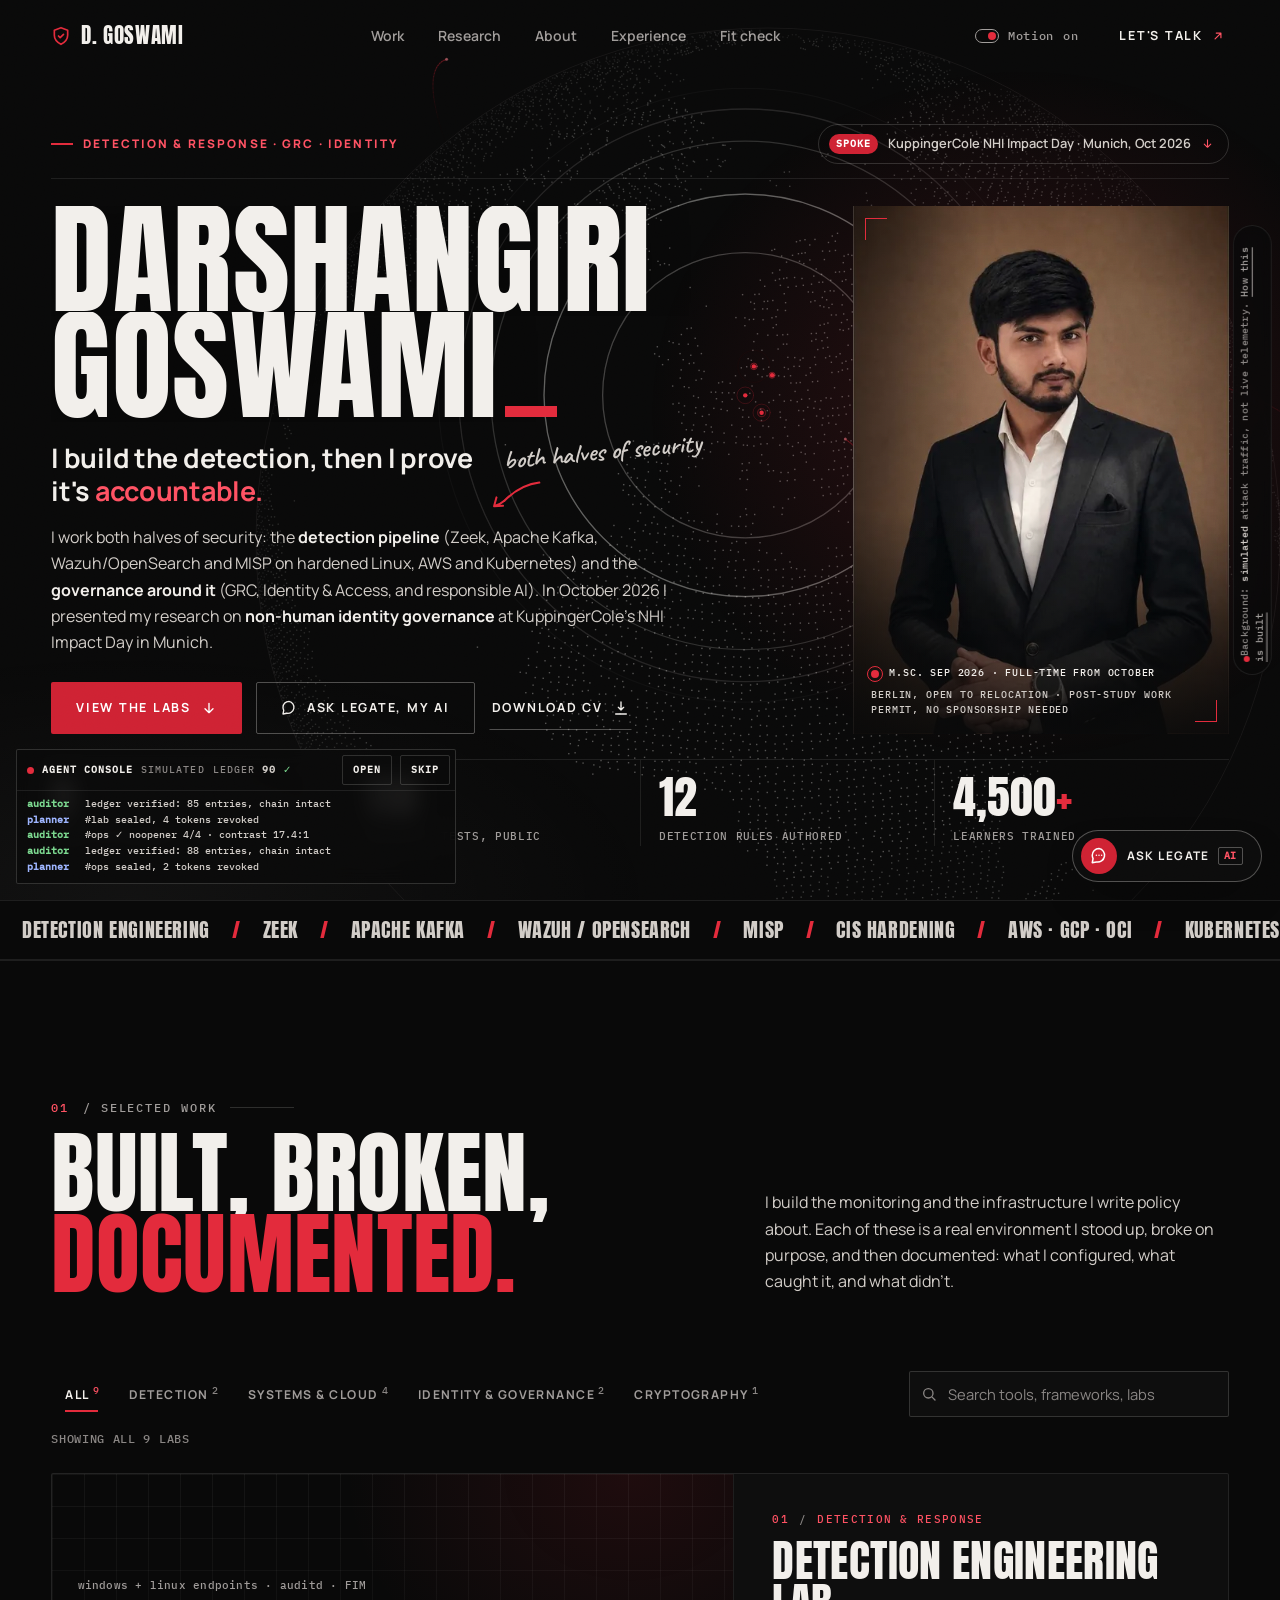
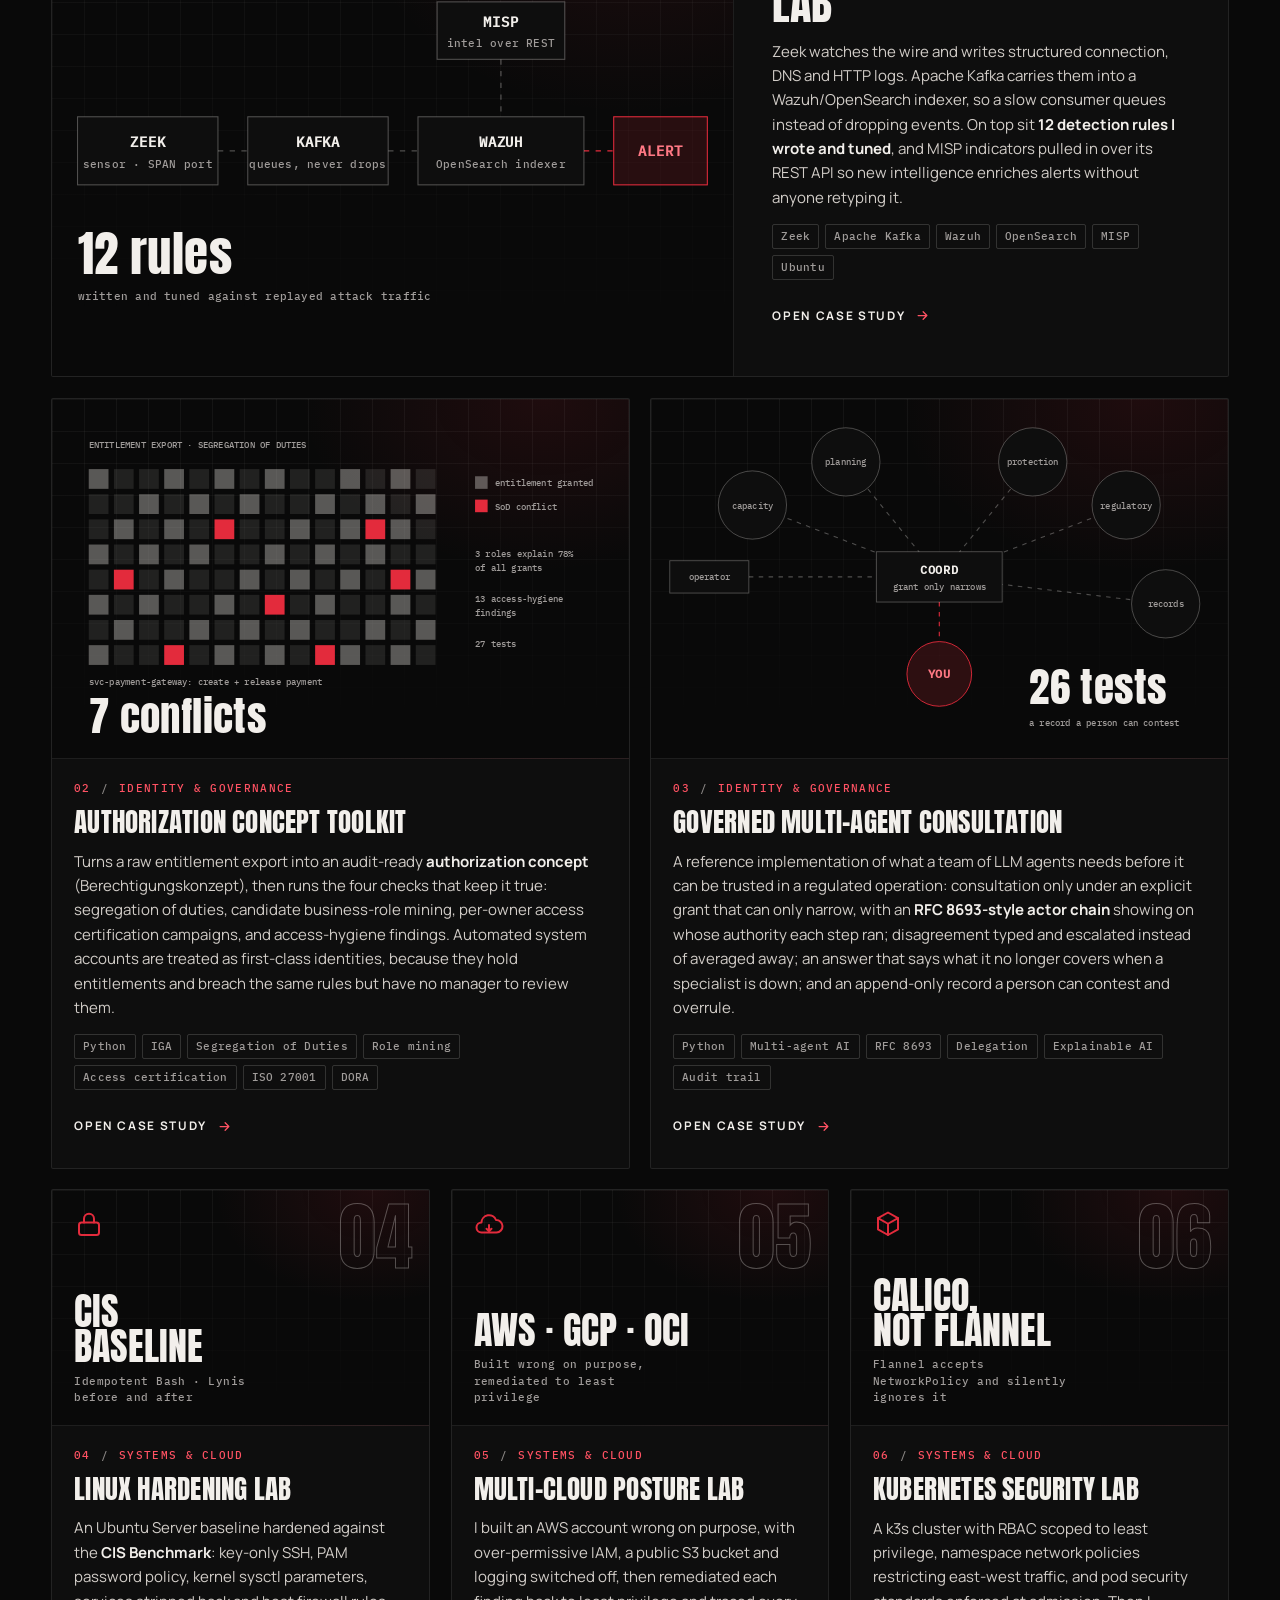
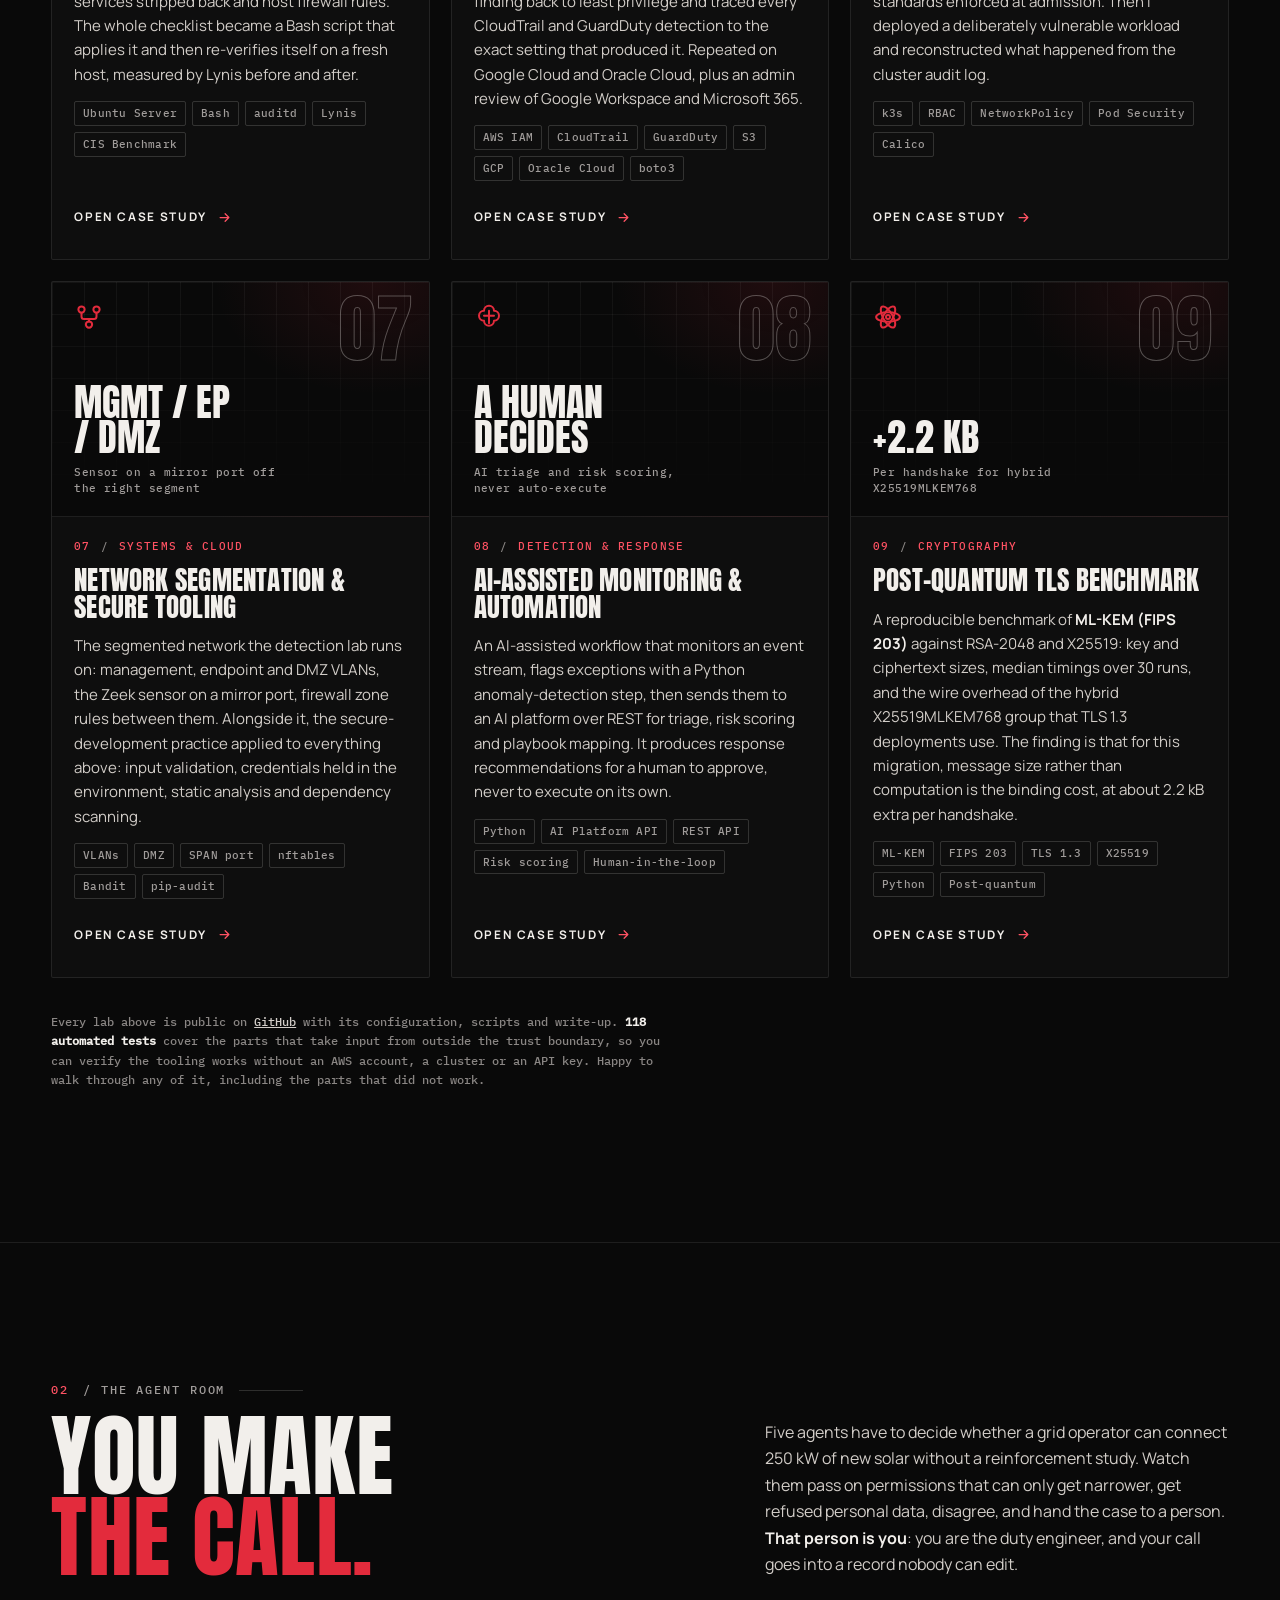
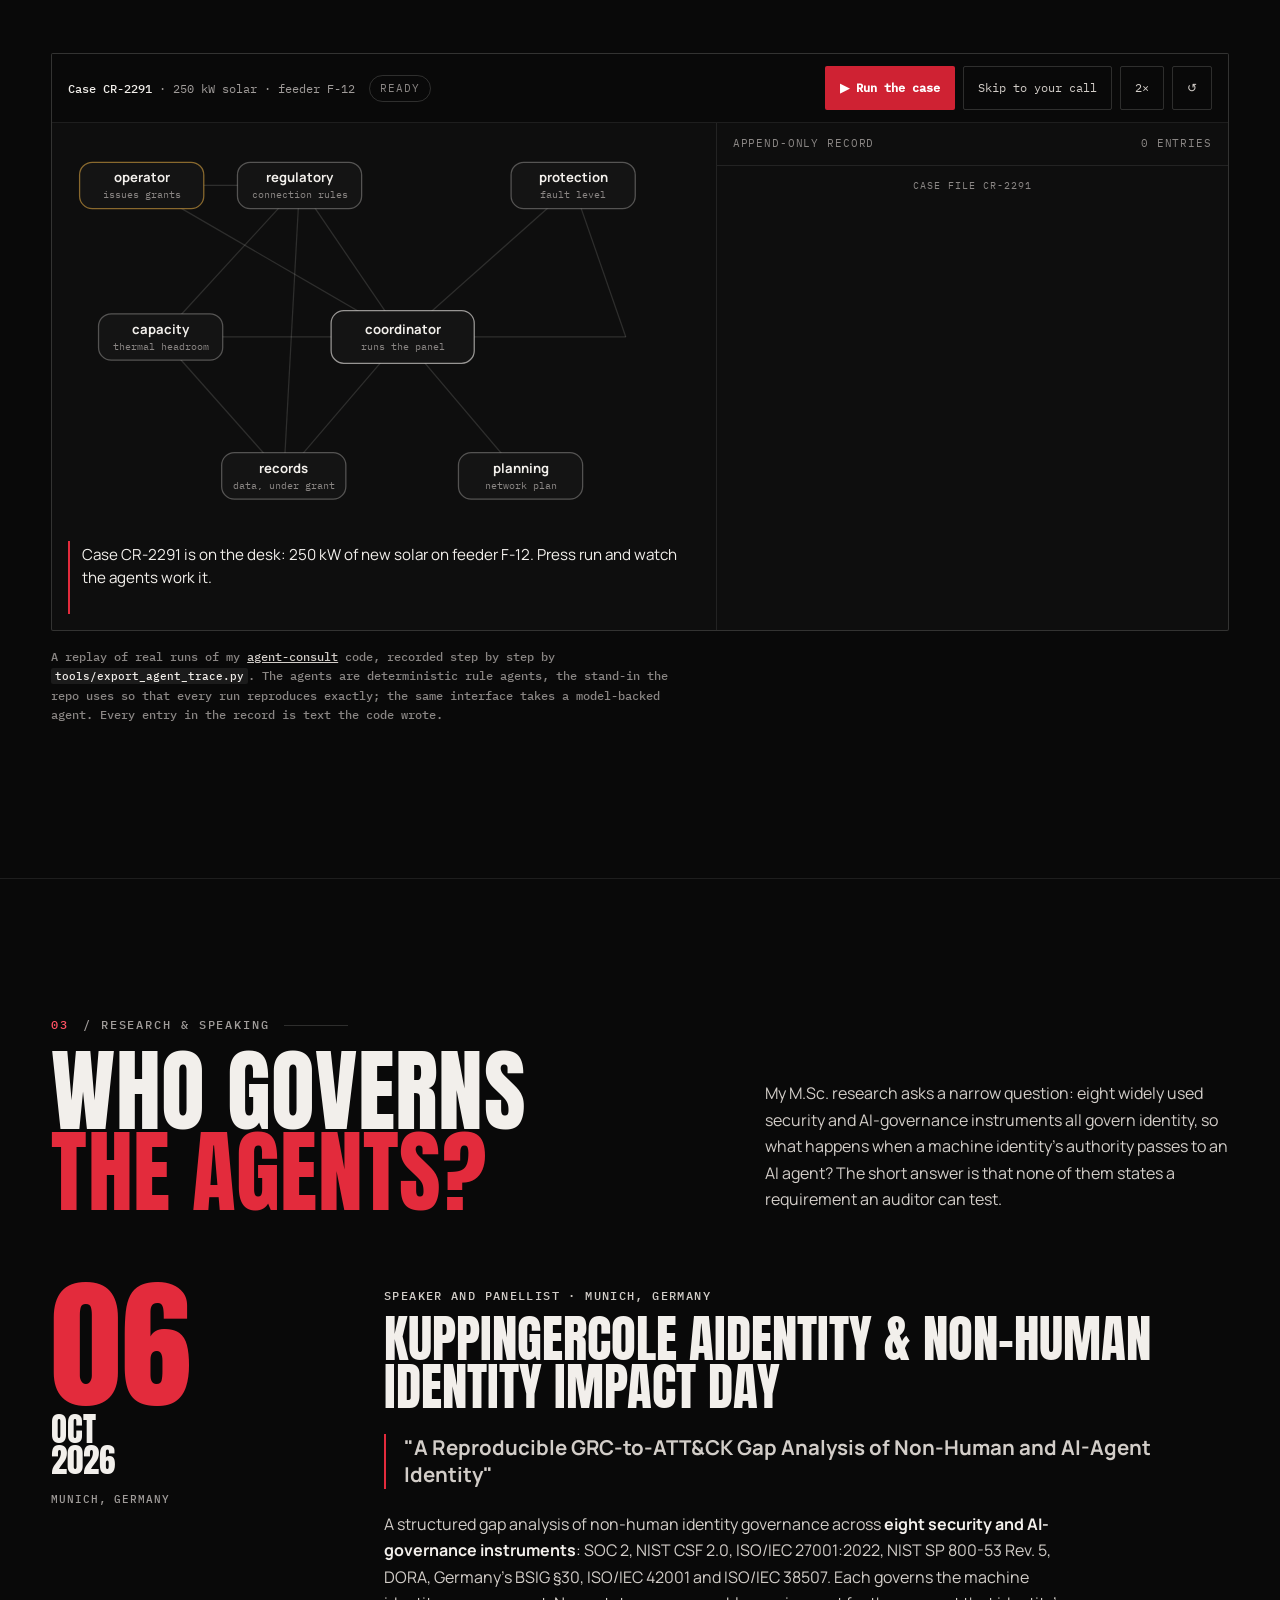
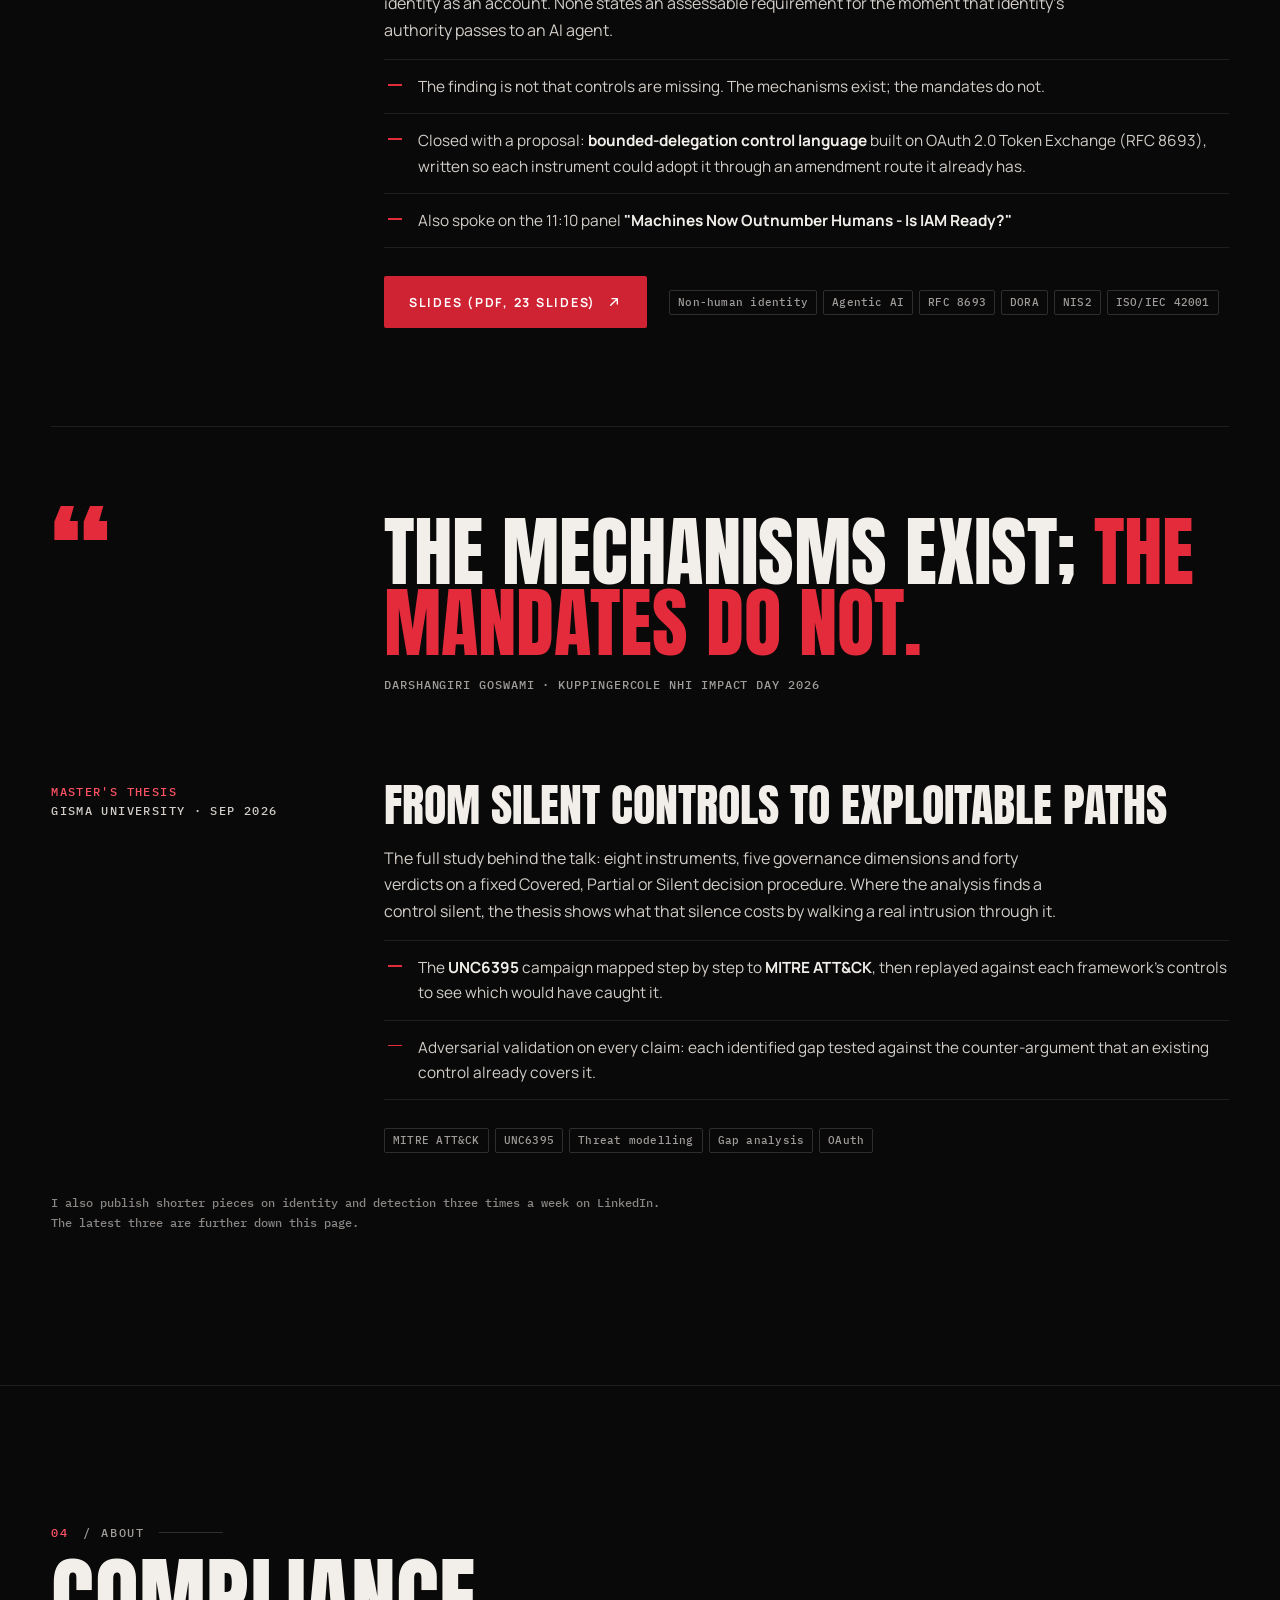
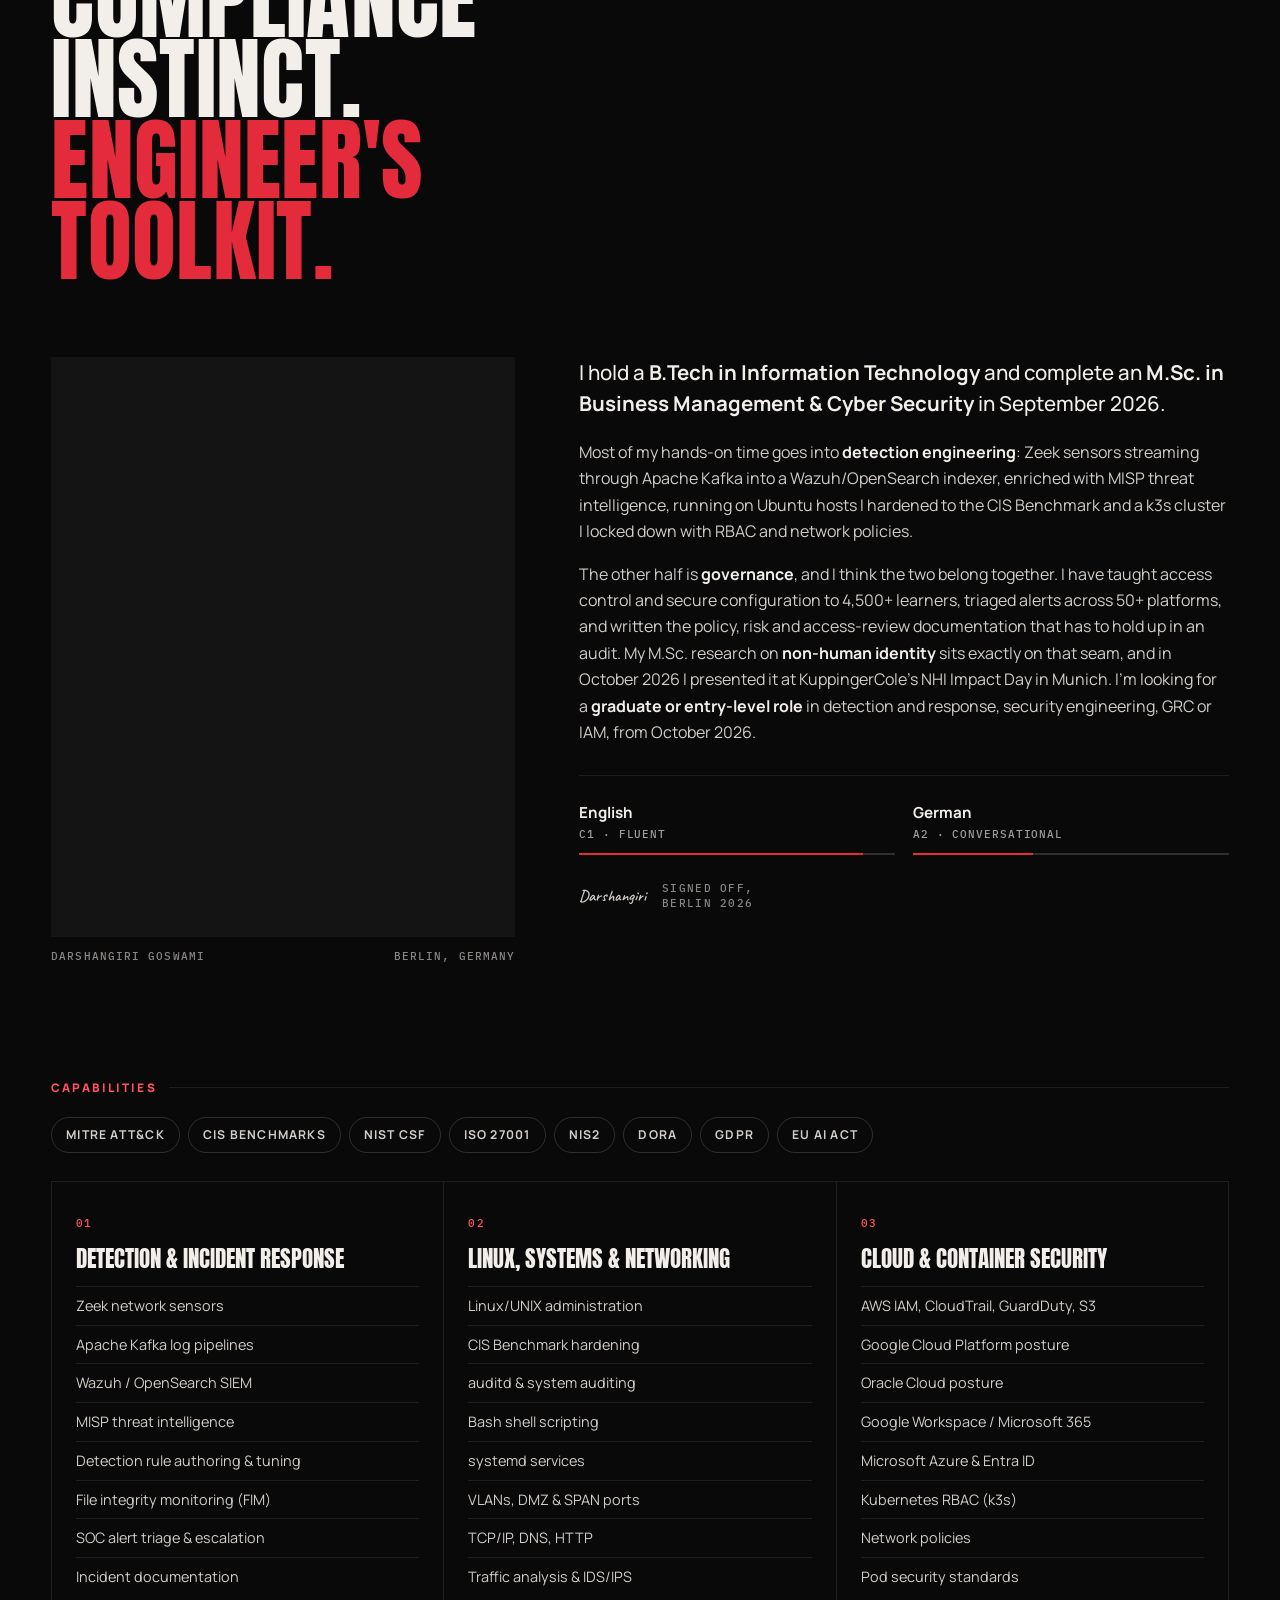
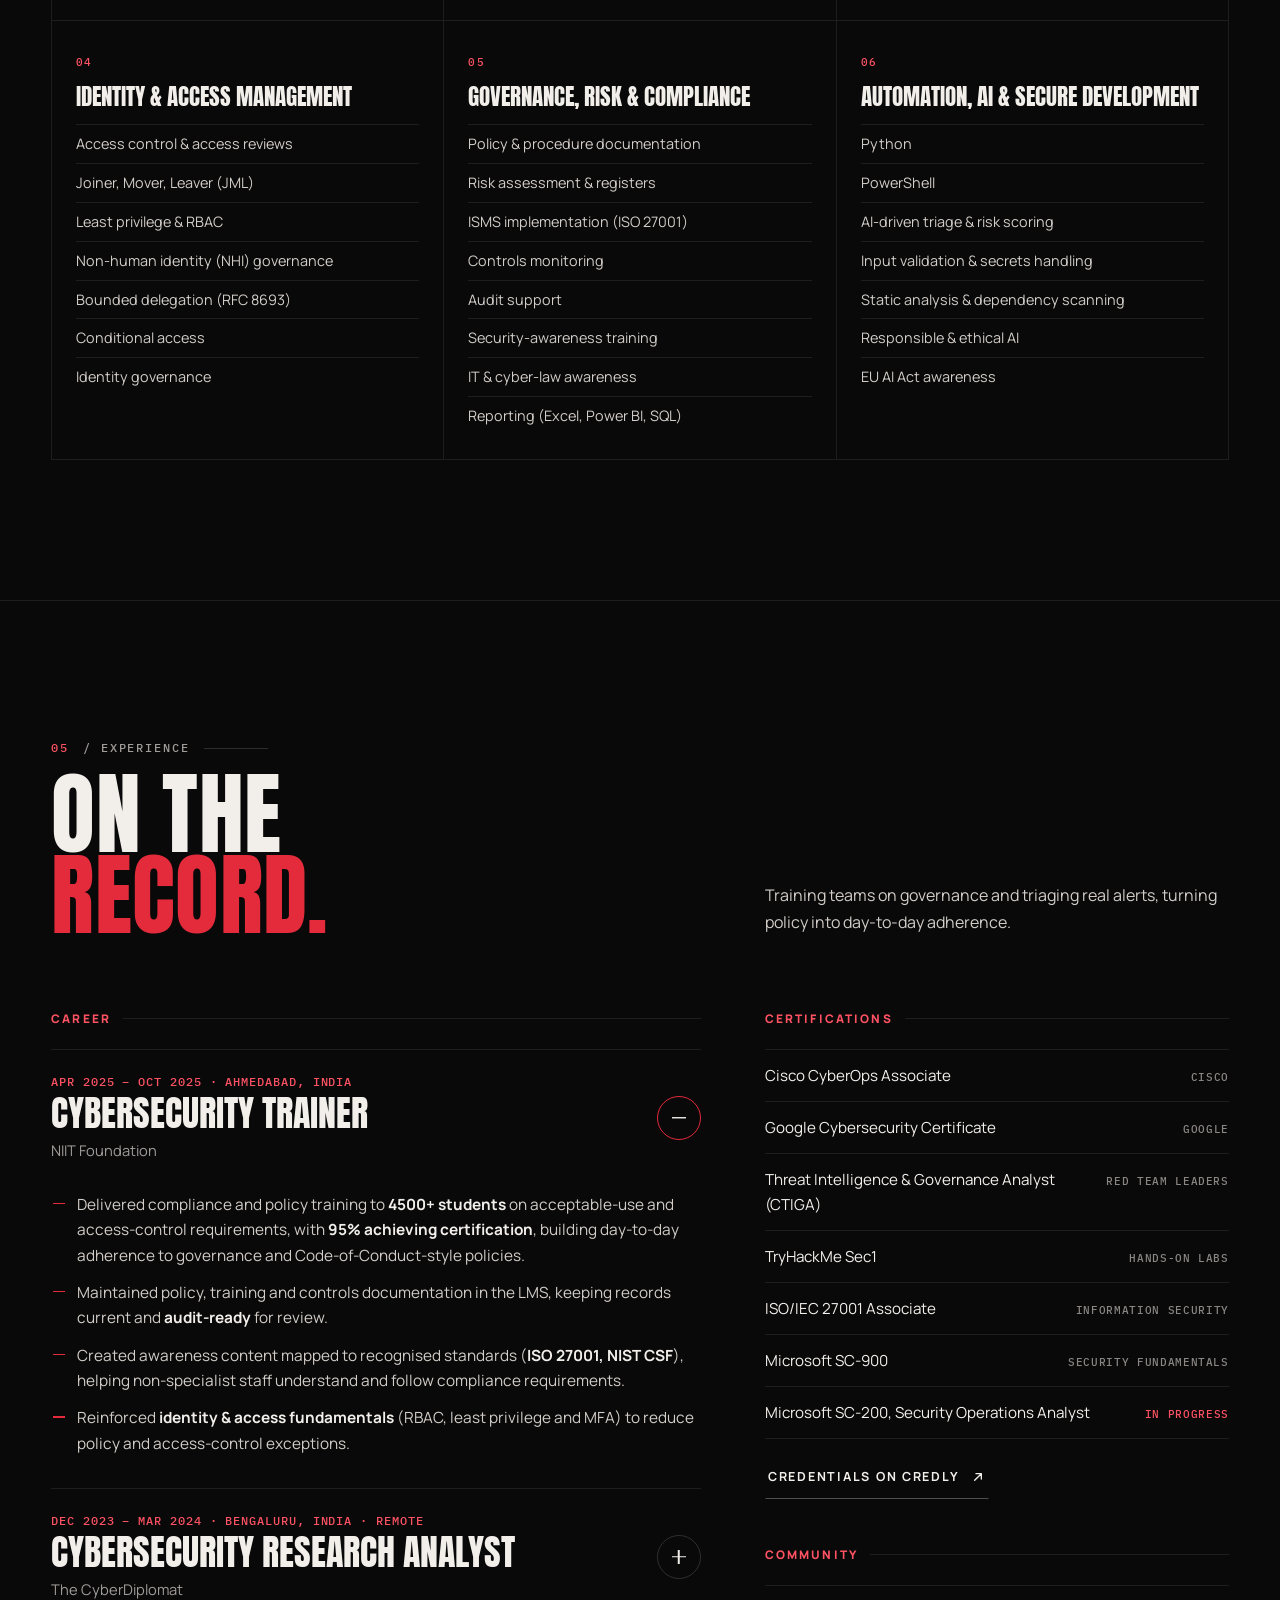
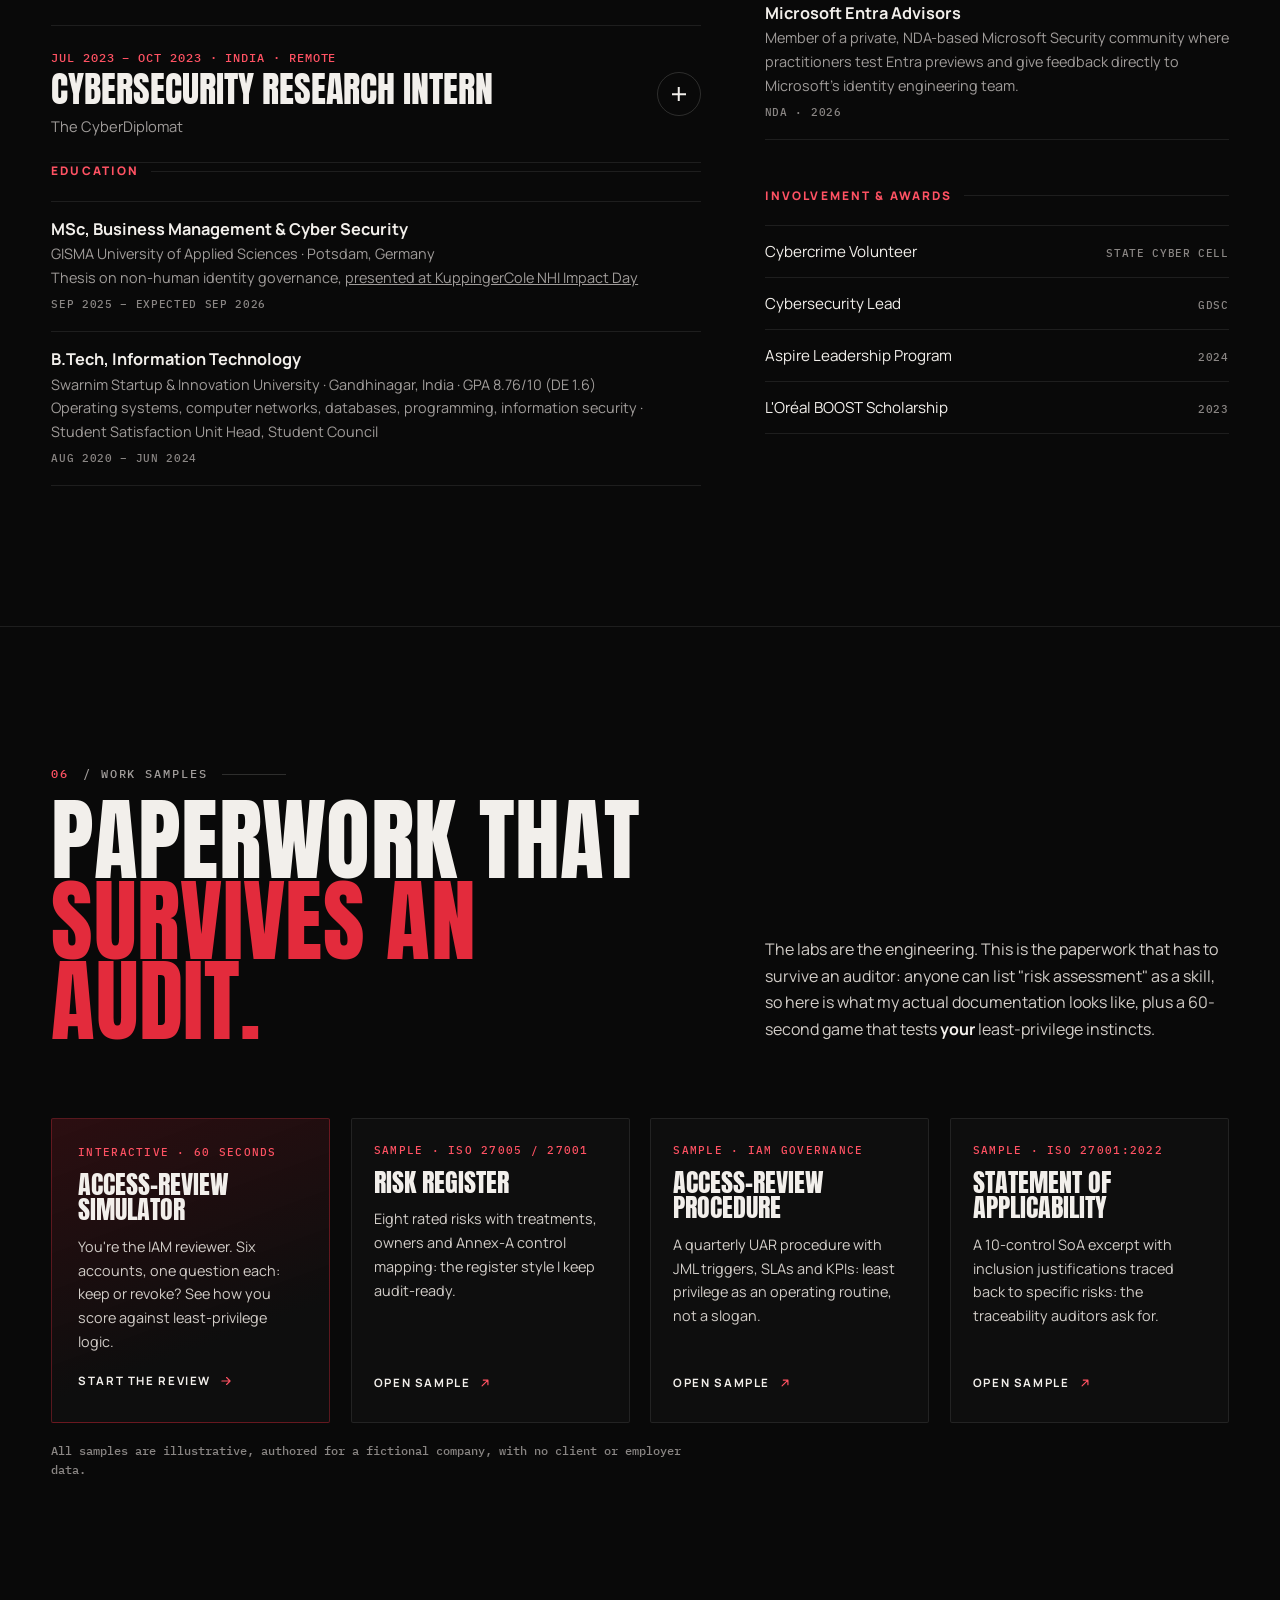
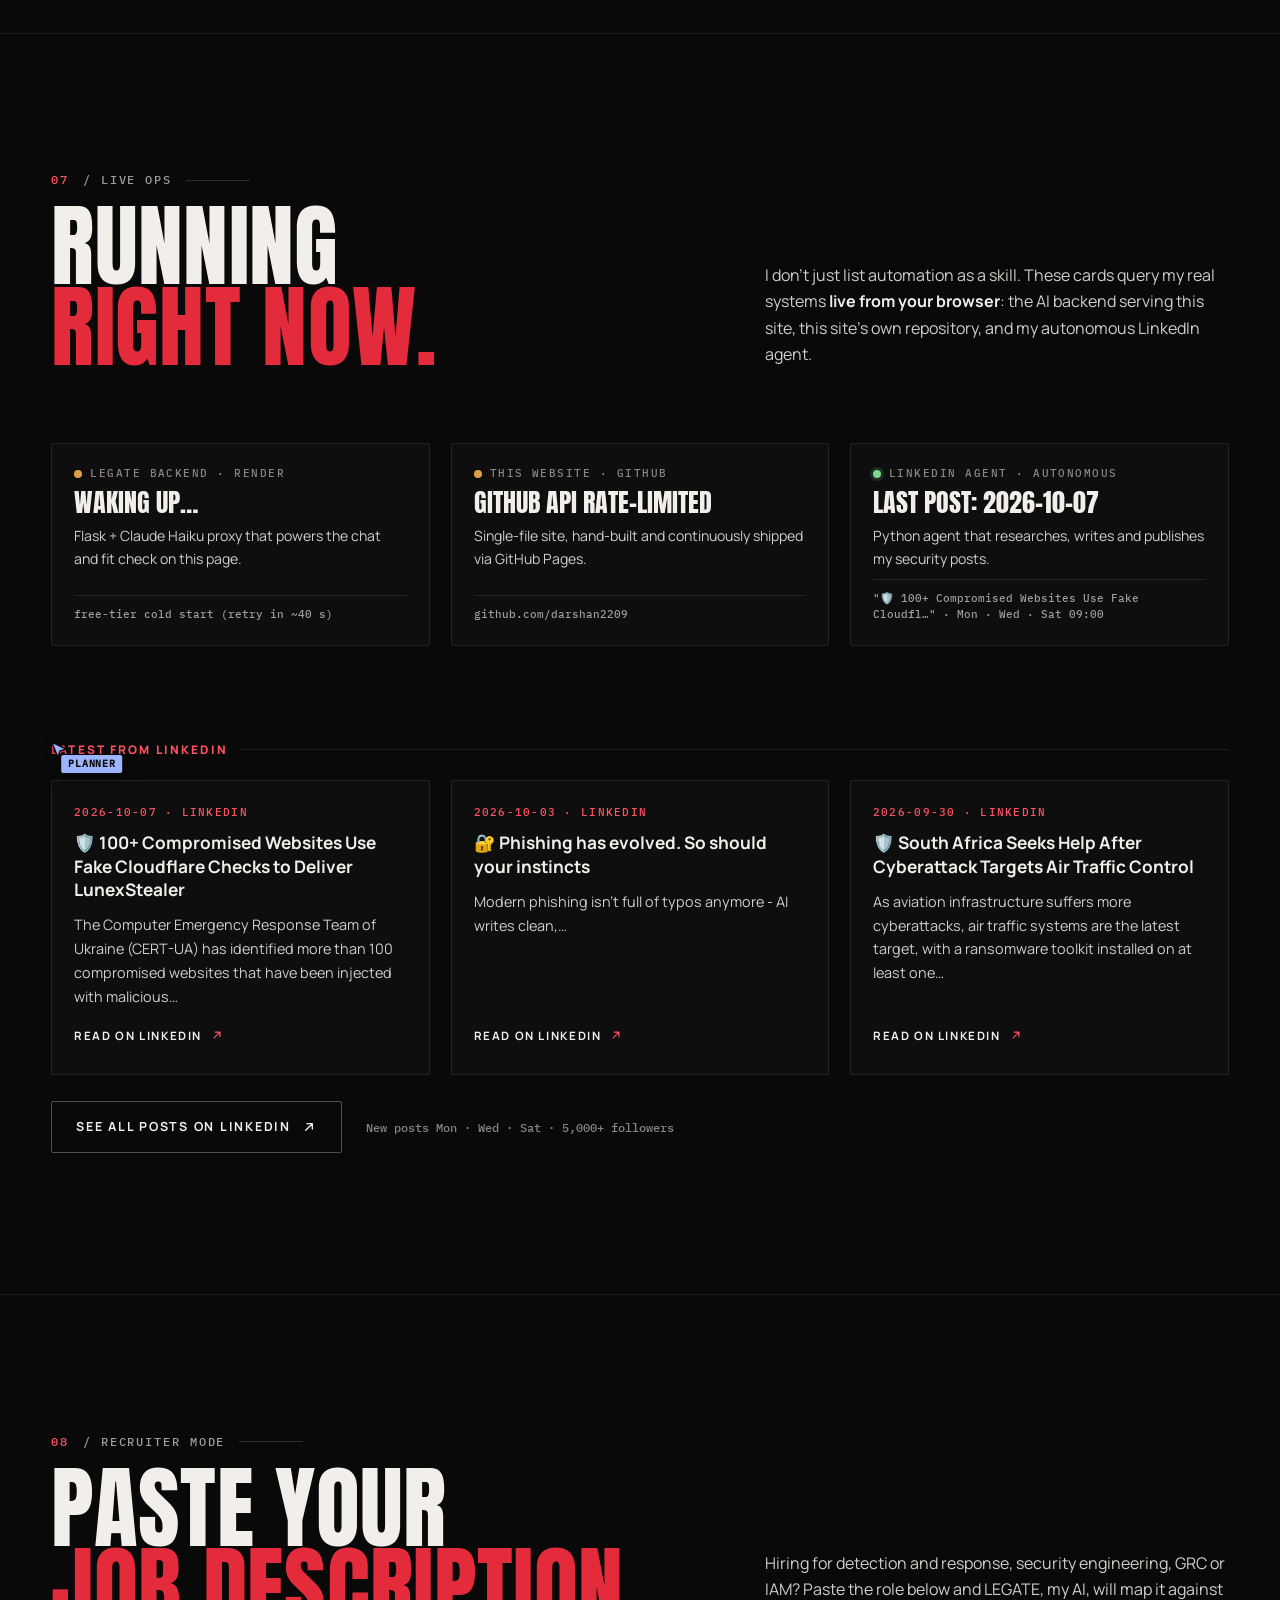
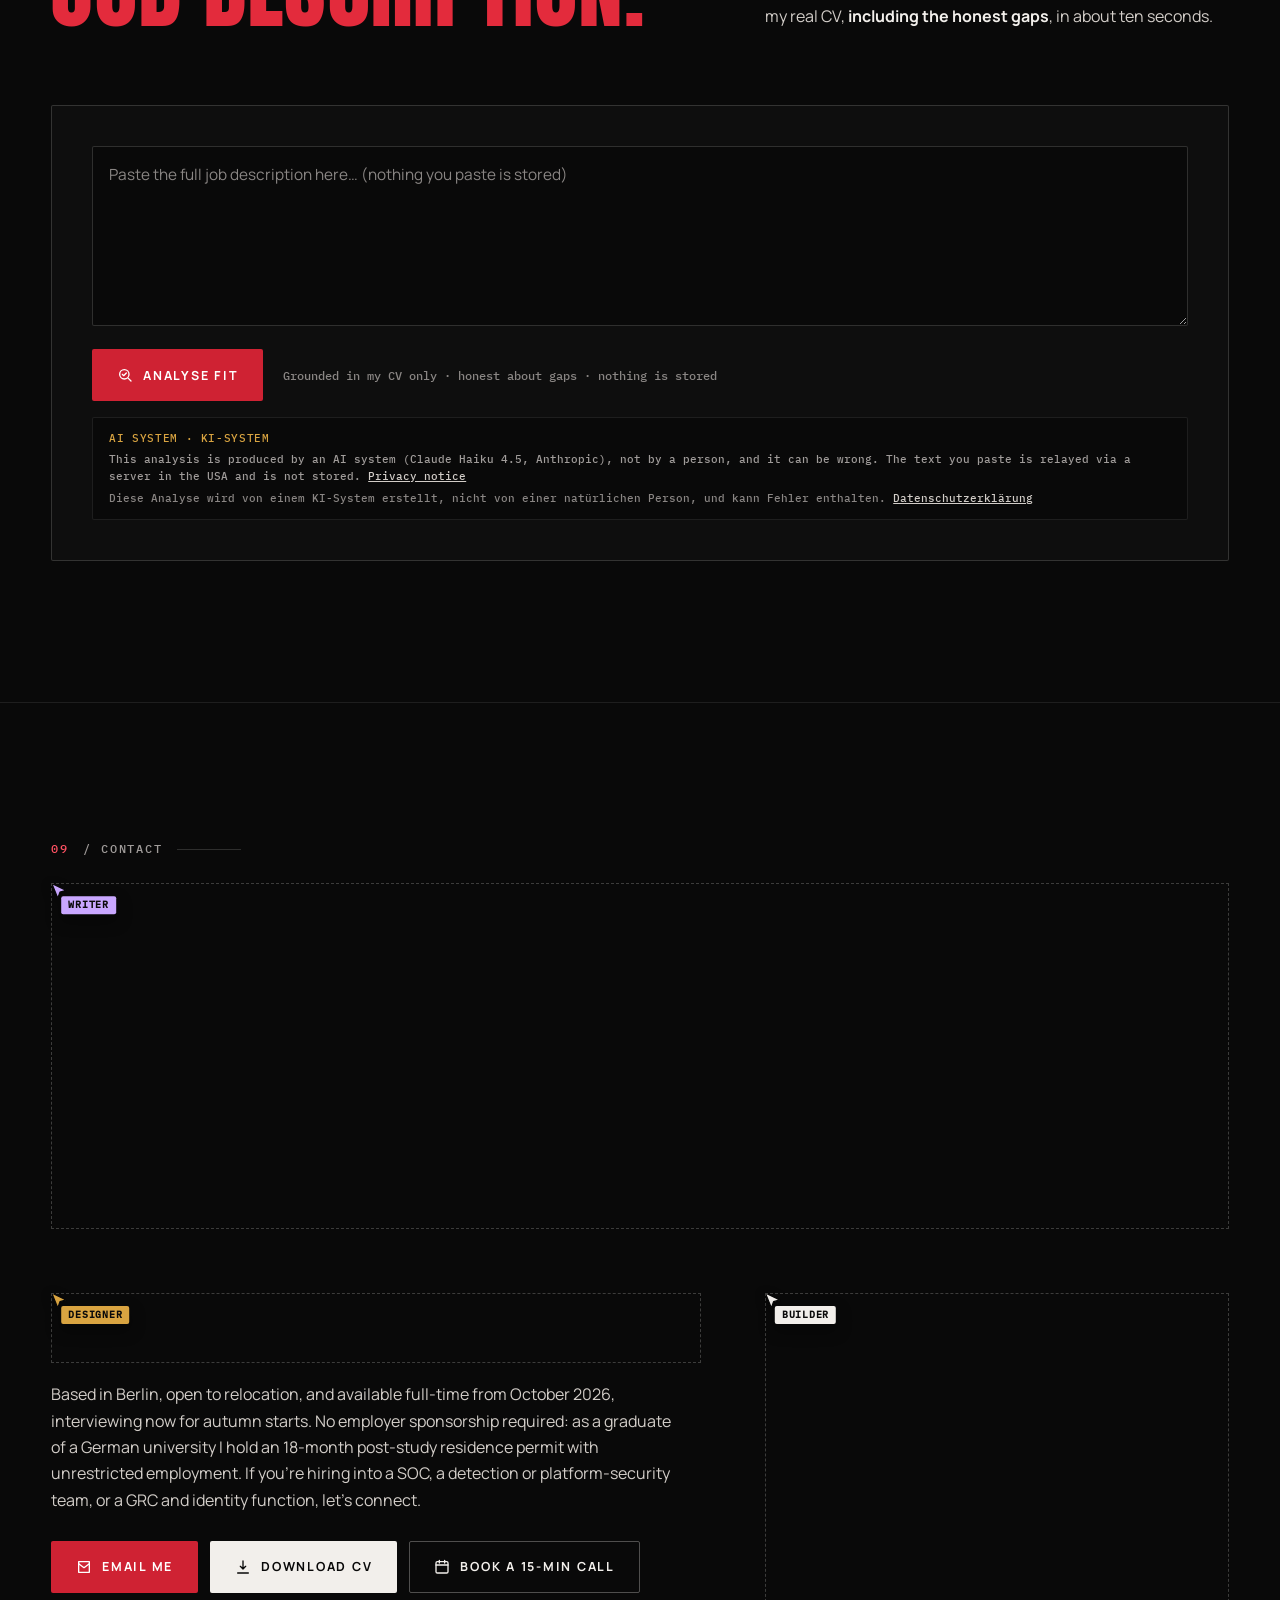
==== commit 8931ae90: "Launch the redesign: dark editorial look, build agents, LEGATE - New single-file front page: near-bl" ====
--- a/index.html
+++ b/index.html
@@ -1,11 +1,12 @@
 <!DOCTYPE html>
-<html lang="en">
+<html lang="en" class="no-js">
 <head>
 <meta charset="UTF-8" />
 <meta name="viewport" content="width=device-width, initial-scale=1, viewport-fit=cover" />
 <title>Darshangiri Goswami | Detection &amp; Response · GRC · Identity</title>
 <meta name="description" content="Darshangiri Goswami | Cybersecurity graduate (MSc Sep 2026) working across detection engineering (Zeek, Kafka, Wazuh/OpenSearch, MISP), Linux and cloud security, GRC and Identity &amp; Access. Spoke on non-human identity at KuppingerCole NHI Impact Day, Munich, October 2026. Berlin, full-time from October 2026." />
-<meta name="theme-color" content="#060a14" />
+<meta name="theme-color" content="#090909" />
+<meta name="color-scheme" content="dark" />
 
 <!-- Canonical + SEO -->
 <link rel="canonical" href="https://darshan2209.github.io/darshangiri-goswami/" />
@@ -30,17 +31,20 @@
 <link rel="manifest" href="site.webmanifest" />
 
 <!-- Hero image preload -->
-<link rel="preload" as="image" href="assets/portrait.webp" type="image/webp" fetchpriority="high" />
-
-<!-- Fonts: self-hosted. No third-party font CDN, visitor IP addresses are never
-     transmitted to Google. See LG München I, 20.01.2022, Az. 3 O 17493/20. -->
-<link rel="preload" as="font" type="font/woff2" href="fonts/space-grotesk-latin.woff2" crossorigin />
-<link rel="preload" as="font" type="font/woff2" href="fonts/ibm-plex-sans-latin.woff2" crossorigin />
+<link rel="preload" as="image" href="assets/portrait-hero.webp" type="image/webp" fetchpriority="high"
+      imagesrcset="assets/portrait-hero-480.webp 480w, assets/portrait-hero.webp 801w" imagesizes="(max-width: 799px) 92vw, 30vw" />
+
+<!-- Fonts: self-hosted under fonts/, like everything else. No third-party font CDN, so no visitor IP
+     address reaches Google (LG München I, 20.01.2022, Az. 3 O 17493/20). -->
+<link rel="preload" href="fonts/anton-latin.woff2" as="font" type="font/woff2" crossorigin />
+<link rel="preload" href="fonts/manrope-latin.woff2" as="font" type="font/woff2" crossorigin />
 <style>
-@font-face{font-family:'Space Grotesk';font-style:normal;font-weight:400 700;font-display:swap;src:url('fonts/space-grotesk-latin.woff2') format('woff2');unicode-range:U+0000-00FF, U+0131, U+0152-0153, U+02BB-02BC, U+02C6, U+02DA, U+02DC, U+0304, U+0308, U+0329, U+2000-206F, U+20AC, U+2122, U+2191, U+2193, U+2212, U+2215, U+FEFF, U+FFFD}
-@font-face{font-family:'Space Grotesk';font-style:normal;font-weight:400 700;font-display:swap;src:url('fonts/space-grotesk-latin-ext.woff2') format('woff2');unicode-range:U+0100-02BA, U+02BD-02C5, U+02C7-02CC, U+02CE-02D7, U+02DD-02FF, U+0304, U+0308, U+0329, U+1D00-1DBF, U+1E00-1E9F, U+1EF2-1EFF, U+2020, U+20A0-20AB, U+20AD-20C0, U+2113, U+2C60-2C7F, U+A720-A7FF}
-@font-face{font-family:'IBM Plex Sans';font-style:normal;font-weight:300 600;font-display:swap;src:url('fonts/ibm-plex-sans-latin.woff2') format('woff2');unicode-range:U+0000-00FF, U+0131, U+0152-0153, U+02BB-02BC, U+02C6, U+02DA, U+02DC, U+0304, U+0308, U+0329, U+2000-206F, U+20AC, U+2122, U+2191, U+2193, U+2212, U+2215, U+FEFF, U+FFFD}
-@font-face{font-family:'IBM Plex Sans';font-style:normal;font-weight:300 600;font-display:swap;src:url('fonts/ibm-plex-sans-latin-ext.woff2') format('woff2');unicode-range:U+0100-02BA, U+02BD-02C5, U+02C7-02CC, U+02CE-02D7, U+02DD-02FF, U+0304, U+0308, U+0329, U+1D00-1DBF, U+1E00-1E9F, U+1EF2-1EFF, U+2020, U+20A0-20AB, U+20AD-20C0, U+2113, U+2C60-2C7F, U+A720-A7FF}
+@font-face{font-family:'Anton';font-style:normal;font-weight:400;font-display:swap;src:url('fonts/anton-latin-ext.woff2') format('woff2');unicode-range:U+0100-02BA, U+02BD-02C5, U+02C7-02CC, U+02CE-02D7, U+02DD-02FF, U+0304, U+0308, U+0329, U+1D00-1DBF, U+1E00-1E9F, U+1EF2-1EFF, U+2020, U+20A0-20AB, U+20AD-20C4, U+2113, U+2C60-2C7F, U+A720-A7FF}
+@font-face{font-family:'Anton';font-style:normal;font-weight:400;font-display:swap;src:url('fonts/anton-latin.woff2') format('woff2');unicode-range:U+0000-00FF, U+0131, U+0152-0153, U+02BB-02BC, U+02C6, U+02DA, U+02DC, U+0304, U+0308, U+0329, U+2000-206F, U+20AC, U+2122, U+2191, U+2193, U+2212, U+2215, U+FEFF, U+FFFD}
+@font-face{font-family:'Manrope';font-style:normal;font-weight:400 800;font-display:swap;src:url('fonts/manrope-latin-ext.woff2') format('woff2');unicode-range:U+0100-02BA, U+02BD-02C5, U+02C7-02CC, U+02CE-02D7, U+02DD-02FF, U+0304, U+0308, U+0329, U+1D00-1DBF, U+1E00-1E9F, U+1EF2-1EFF, U+2020, U+20A0-20AB, U+20AD-20C4, U+2113, U+2C60-2C7F, U+A720-A7FF}
+@font-face{font-family:'Manrope';font-style:normal;font-weight:400 800;font-display:swap;src:url('fonts/manrope-latin.woff2') format('woff2');unicode-range:U+0000-00FF, U+0131, U+0152-0153, U+02BB-02BC, U+02C6, U+02DA, U+02DC, U+0304, U+0308, U+0329, U+2000-206F, U+20AC, U+2122, U+2191, U+2193, U+2212, U+2215, U+FEFF, U+FFFD}
+@font-face{font-family:'Caveat';font-style:normal;font-weight:600;font-display:swap;src:url('fonts/caveat-600-latin-ext.woff2') format('woff2');unicode-range:U+0100-02BA, U+02BD-02C5, U+02C7-02CC, U+02CE-02D7, U+02DD-02FF, U+0304, U+0308, U+0329, U+1D00-1DBF, U+1E00-1E9F, U+1EF2-1EFF, U+2020, U+20A0-20AB, U+20AD-20C4, U+2113, U+2C60-2C7F, U+A720-A7FF}
+@font-face{font-family:'Caveat';font-style:normal;font-weight:600;font-display:swap;src:url('fonts/caveat-600-latin.woff2') format('woff2');unicode-range:U+0000-00FF, U+0131, U+0152-0153, U+02BB-02BC, U+02C6, U+02DA, U+02DC, U+0304, U+0308, U+0329, U+2000-206F, U+20AC, U+2122, U+2191, U+2193, U+2212, U+2215, U+FEFF, U+FFFD}
 @font-face{font-family:'IBM Plex Mono';font-style:normal;font-weight:400;font-display:swap;src:url('fonts/ibm-plex-mono-400-latin.woff2') format('woff2');unicode-range:U+0000-00FF, U+0131, U+0152-0153, U+02BB-02BC, U+02C6, U+02DA, U+02DC, U+0304, U+0308, U+0329, U+2000-206F, U+20AC, U+2122, U+2191, U+2193, U+2212, U+2215, U+FEFF, U+FFFD}
 @font-face{font-family:'IBM Plex Mono';font-style:normal;font-weight:400;font-display:swap;src:url('fonts/ibm-plex-mono-400-latin-ext.woff2') format('woff2');unicode-range:U+0100-02BA, U+02BD-02C5, U+02C7-02CC, U+02CE-02D7, U+02DD-02FF, U+0304, U+0308, U+0329, U+1D00-1DBF, U+1E00-1E9F, U+1EF2-1EFF, U+2020, U+20A0-20AB, U+20AD-20C0, U+2113, U+2C60-2C7F, U+A720-A7FF}
 @font-face{font-family:'IBM Plex Mono';font-style:normal;font-weight:500;font-display:swap;src:url('fonts/ibm-plex-mono-500-latin.woff2') format('woff2');unicode-range:U+0000-00FF, U+0131, U+0152-0153, U+02BB-02BC, U+02C6, U+02DA, U+02DC, U+0304, U+0308, U+0329, U+2000-206F, U+20AC, U+2122, U+2191, U+2193, U+2212, U+2215, U+FEFF, U+FFFD}
@@ -93,1630 +97,1315 @@
 }
 </script>
 
-<script type="importmap">
-{
-  "imports": {
-    "three": "./vendor/three/build/three.module.js",
-    "three/addons/": "./vendor/three/examples/jsm/"
-  }
-}
+<script>
+/* Motion preference before first paint, so nothing flashes in and then hides.
+   Stored per browser under a site-specific key; defaults to the OS setting. */
+(function(){
+  var d = document.documentElement, m = null;
+  d.classList.remove('no-js'); d.classList.add('js');
+  try { m = localStorage.getItem('dg-portfolio:motion'); } catch(_){}
+  if (m !== 'on' && m !== 'off') m = matchMedia('(prefers-reduced-motion: reduce)').matches ? 'off' : 'on';
+  d.dataset.motion = m;
+})();
 </script>
 
 <style>
 /* ============================================================= TOKENS */
 :root{
-  --bg:#060a14;
-  --bg-2:#0a1020;
-  --surface:#0d1526;
-  --surface-2:#111c33;
-  --surface-glass:rgba(15,24,44,.62);
-  --border:rgba(120,150,200,.14);
-  --border-bright:rgba(45,212,191,.35);
-
-  --text:#e9eef8;
-  --muted:#9eb0cb;
-  --faint:#8493b3;            /* lightened for WCAG AA on dark surfaces */
-
-  --teal:#2dd4bf;
-  --teal-soft:#7af0e0;
-  --teal-dim:#178a7d;
-  --gold:#e6b94f;
-  --gold-dim:#b78a32;
-  --blue:#5b8def;
-
-  --r-sm:10px; --r:16px; --r-lg:22px;
-  --maxw:1180px;
-
-  /* fluid type ramp */
-  --step--1: clamp(0.83rem, 0.79rem + 0.18vw, 0.94rem);
-  --step-0:  clamp(1rem, 0.96rem + 0.22vw, 1.13rem);
-  --step-1:  clamp(1.15rem, 1.05rem + 0.45vw, 1.4rem);
-  --step-2:  clamp(1.4rem, 1.22rem + 0.85vw, 1.95rem);
-  --step-3:  clamp(1.75rem, 1.45rem + 1.5vw, 2.7rem);
-  --step-4:  clamp(2.05rem, 1.6rem + 2.4vw, 3.25rem);
-  --step-5:  clamp(2.5rem, 1.7rem + 4.3vw, 4.6rem);
-
-  /* fluid spacing scale */
-  --space-xs: clamp(.5rem, .42rem + .4vw, .75rem);
-  --space-sm: clamp(.8rem, .66rem + .6vw, 1.1rem);
-  --space-md: clamp(1.1rem, .9rem + 1vw, 1.6rem);
-  --space-lg: clamp(1.6rem, 1.2rem + 1.8vw, 2.4rem);
-  --space-xl: clamp(2.4rem, 1.8rem + 3vw, 4rem);
-  --space-2xl: clamp(3.5rem, 2.4rem + 5.4vw, 8rem);
-
-  --font-display:'Space Grotesk',system-ui,sans-serif;
-  --font-body:'IBM Plex Sans',system-ui,sans-serif;
-  --font-mono:'IBM Plex Mono',ui-monospace,monospace;
-  --shadow:0 24px 60px -28px rgba(0,0,0,.75);
-  --ease:cubic-bezier(.22,.61,.36,1);
+  --bg:#090909; --bg-1:#0e0e0e; --bg-2:#141414; --bg-3:#1b1b1b;
+  --text:#f2efeb; --text-2:#d2cdc8; --muted:#a09c9a; --dim:#8a8684;
+  --line:rgba(242,239,235,.09); --line-2:rgba(242,239,235,.16); --line-3:rgba(242,239,235,.30);
+  --accent:#e32b3c;          /* brand red: display type, rules, fills */
+  --accent-strong:#cf2233;   /* button fill: white label clears 4.5:1 */
+  --accent-text:#ff5263;     /* small red text on the dark background, 6:1 */
+  --accent-soft:rgba(227,43,60,.12);
+  --amber:#d9a441;           /* agent room only: a person's decision */
+  --f-display:'Anton','Impact','Arial Narrow',sans-serif;
+  --f-body:'Manrope',system-ui,-apple-system,'Segoe UI',Roboto,sans-serif;
+  --f-hand:'Caveat','Segoe Print','Bradley Hand',cursive;
+  --f-mono:'IBM Plex Mono',ui-monospace,SFMono-Regular,Consolas,monospace;
+  --ease:cubic-bezier(.22,1,.36,1);
+  --gutter:clamp(16px,4vw,56px);
+  --maxw:1320px;
+  --hdr:72px;
 }
-@media (min-width:1600px){ :root{ --maxw:1280px; } }
-
-*{box-sizing:border-box;margin:0;padding:0}
-html{scroll-behavior:smooth}
-@media (prefers-reduced-motion:reduce){html{scroll-behavior:auto}}
-body{
-  font-family:var(--font-body);
-  background:var(--bg);
-  color:var(--text);
-  line-height:1.65;
-  font-size:var(--step-0);
-  -webkit-font-smoothing:antialiased;
-  overflow-x:hidden;
+
+/* ============================================================= BASE */
+*,*::before,*::after{box-sizing:border-box}
+html{-webkit-text-size-adjust:100%;scroll-padding-top:calc(var(--hdr) + 12px)}
+html[data-motion="on"]{scroll-behavior:smooth}
+body{margin:0;background:var(--bg);color:var(--text);font-family:var(--f-body);font-size:1rem;line-height:1.65;
+  -webkit-font-smoothing:antialiased;-moz-osx-font-smoothing:grayscale;overflow-x:hidden;overflow-x:clip}
+body::before{content:"";position:fixed;inset:0;z-index:100;pointer-events:none;opacity:.05;mix-blend-mode:overlay;
+  background-image:url("data:image/svg+xml,%3Csvg xmlns='http://www.w3.org/2000/svg' width='160' height='160'%3E%3Cfilter id='n'%3E%3CfeTurbulence type='fractalNoise' baseFrequency='.9' numOctaves='2' stitchTiles='stitch'/%3E%3C/filter%3E%3Crect width='100%25' height='100%25' filter='url(%23n)'/%3E%3C/svg%3E")}
+img,svg{display:block;max-width:100%}
+a{color:inherit}
+p{margin:0 0 1em}
+h1,h2,h3,h4{margin:0;font-weight:700;line-height:1.15}
+ul,ol{margin:0;padding:0}
+button,input,textarea{font:inherit;color:inherit}
+strong,b{font-weight:700;color:var(--text)}
+code{font-family:var(--f-mono);font-size:.88em;color:var(--text);background:var(--bg-3);padding:.1em .35em;border-radius:2px}
+::selection{background:var(--accent);color:#fff}
+:focus-visible{outline:2px solid var(--accent-text);outline-offset:3px}
+.sr-only{position:absolute!important;width:1px;height:1px;padding:0;margin:-1px;overflow:hidden;clip:rect(0,0,0,0);white-space:nowrap;border:0}
+.skip{position:fixed;left:16px;top:-80px;z-index:200;background:var(--text);color:var(--bg);padding:12px 16px;font-weight:700;text-decoration:none}
+.skip:focus{top:12px}
+.wrap{width:100%;max-width:var(--maxw);margin-inline:auto;padding-inline:var(--gutter)}
+.mono{font-family:var(--f-mono)}
+
+/* ============================================================= BUTTONS */
+.btn{--mx:0px;--my:0px;display:inline-flex;align-items:center;justify-content:center;gap:10px;min-height:52px;padding:0 24px;
+  border:1px solid transparent;border-radius:2px;font:700 .78rem/1.1 var(--f-body);letter-spacing:.14em;text-transform:uppercase;
+  text-decoration:none;cursor:pointer;background:none;color:var(--text);text-align:center;
+  transform:translate(var(--mx),var(--my));transition:background-color .25s,color .25s,border-color .25s,transform .45s var(--ease)}
+.btn svg{width:16px;height:16px;flex:0 0 auto;transition:transform .35s var(--ease)}
+.btn-primary{background:var(--accent-strong);color:#fff}
+.btn-primary:hover{background:#b81d2d}
+.btn-ghost{border-color:var(--line-3)}
+.btn-ghost:hover{border-color:var(--text);background:rgba(242,239,235,.04)}
+.btn-gold{background:var(--text);color:var(--bg)}
+.btn-gold:hover{background:#fff}
+.btn-link{min-height:44px;padding:0 2px;border-bottom:1px solid var(--line-3);border-radius:0}
+.btn-link:hover{border-bottom-color:var(--accent)}
+.btn:hover svg.go{transform:translate(2px,-2px)}
+.btn:hover svg.down{transform:translateY(3px)}
+.btn:disabled{opacity:.45;cursor:not-allowed}
+
+/* ============================================================= HEADER */
+.progress{position:fixed;top:0;left:0;right:0;height:2px;z-index:70;background:var(--accent);transform-origin:0 50%;transform:scaleX(0)}
+.hdr{position:fixed;inset:0 0 auto;z-index:60;border-bottom:1px solid transparent;transition:background-color .35s,border-color .35s}
+.hdr.scrolled,.menu-open .hdr{background:rgba(9,9,9,.84);border-bottom-color:var(--line);
+  -webkit-backdrop-filter:blur(14px) saturate(1.1);backdrop-filter:blur(14px) saturate(1.1)}
+.hdr-in{max-width:var(--maxw);margin-inline:auto;padding-inline:var(--gutter);height:var(--hdr);display:flex;align-items:center;gap:16px}
+.brand{display:inline-flex;align-items:center;gap:10px;min-height:44px;text-decoration:none;flex:0 0 auto}
+.brand svg{width:20px;height:20px;color:var(--accent)}
+.brand-name{font-family:var(--f-display);text-transform:uppercase;font-size:1.3rem;letter-spacing:.03em;line-height:1}
+.nav{margin-inline:auto}
+.nav ul{display:flex;gap:2px;list-style:none}
+.nav a{position:relative;display:inline-flex;align-items:center;min-height:44px;padding:0 14px 0 18px;color:var(--muted);
+  text-decoration:none;font-size:.875rem;font-weight:600;transition:color .2s}
+.nav a::before{content:"";position:absolute;left:6px;top:50%;width:5px;height:5px;border-radius:50%;background:var(--accent);
+  transform:translateY(-50%) scale(0);transition:transform .35s var(--ease)}
+.nav a:hover,.nav a.active{color:var(--text)}
+.nav a.active::before{transform:translateY(-50%) scale(1)}
+.hdr-tools{display:flex;align-items:center;gap:6px;margin-left:auto}
+.nav + .hdr-tools{margin-left:0}
+.motion-btn{display:inline-flex;align-items:center;gap:9px;min-height:44px;padding:0 10px;border:1px solid transparent;border-radius:2px;
+  background:none;color:var(--muted);font:500 .72rem/1 var(--f-mono);letter-spacing:.06em;cursor:pointer;transition:color .2s,border-color .2s}
+.motion-btn:hover{color:var(--text);border-color:var(--line-2)}
+.motion-sw{position:relative;width:24px;height:14px;border:1px solid currentColor;border-radius:14px;flex:0 0 auto}
+.motion-sw::after{content:"";position:absolute;top:2px;left:2px;width:8px;height:8px;border-radius:50%;background:currentColor;transition:transform .35s var(--ease),background-color .2s}
+[data-motion="on"] .motion-sw::after{transform:translateX(10px);background:var(--accent)}
+.motion-st{min-width:2.2em;text-align:left}
+.hdr-cta{display:inline-flex;align-items:center;gap:8px;min-height:44px;padding:0 4px 0 14px;text-decoration:none;
+  font:700 .78rem/1 var(--f-body);letter-spacing:.14em;text-transform:uppercase}
+.hdr-cta svg{width:14px;height:14px;color:var(--accent-text);transition:transform .35s var(--ease)}
+.hdr-cta:hover svg{transform:translate(2px,-2px)}
+.burger{display:none;width:44px;height:44px;border:1px solid var(--line-2);border-radius:2px;background:none;cursor:pointer;
+  flex-direction:column;align-items:center;justify-content:center;gap:6px;padding:0}
+.burger span{display:block;width:18px;height:1.5px;background:var(--text);transition:transform .35s var(--ease)}
+.menu-open .burger span:first-child{transform:translateY(3.75px) rotate(45deg)}
+.menu-open .burger span:last-child{transform:translateY(-3.75px) rotate(-45deg)}
+.mnav{position:fixed;inset:0;z-index:55;background:rgba(9,9,9,.97);display:flex;flex-direction:column;justify-content:center;
+  padding:calc(var(--hdr) + 24px) var(--gutter) 40px;opacity:0;visibility:hidden;transition:opacity .35s var(--ease),visibility 0s .35s}
+.menu-open .mnav{opacity:1;visibility:visible;transition:opacity .35s var(--ease)}
+.mnav ol{list-style:none;counter-reset:m}
+.mnav a{display:flex;align-items:baseline;gap:14px;min-height:56px;text-decoration:none;font-family:var(--f-display);
+  text-transform:uppercase;font-size:clamp(2.4rem,11vw,4rem);line-height:1.08}
+.mnav a::before{counter-increment:m;content:"0" counter(m);font:500 .72rem/1 var(--f-mono);color:var(--accent-text);letter-spacing:.1em}
+.mnav .mnav-foot{margin-top:32px;display:flex;flex-wrap:wrap;gap:12px}
+@media (max-width:1040px){
+  .nav{display:none}
+  .burger{display:inline-flex}
+  .hdr-cta{display:none}
+  .hdr-tools{margin-left:auto}
 }
-body::after{ /* depth vignette */
-  content:"";position:fixed;inset:0;pointer-events:none;z-index:3;
-  background:radial-gradient(120% 80% at 50% -10%, transparent 55%, rgba(0,0,0,.45) 100%);
-  mix-blend-mode:multiply;
+@media (max-width:420px){ .motion-lbl{position:absolute;width:1px;height:1px;overflow:hidden;clip:rect(0,0,0,0)} .brand-name{font-size:1.12rem} }
+
+/* ============================================================= HERO */
+.hero{position:relative;min-height:100vh;min-height:100svh;display:flex;flex-direction:column;
+  padding:calc(var(--hdr) + clamp(12px,2.4vh,32px)) 0 0;overflow:hidden}
+.hero::before{content:"";position:absolute;inset:0;pointer-events:none;
+  background:radial-gradient(42% 55% at 80% 46%,rgba(227,43,60,.16),transparent 70%),
+             radial-gradient(60% 40% at 10% 100%,rgba(242,239,235,.04),transparent 70%)}
+.hero-grid{position:relative;flex:1;display:grid;grid-template-columns:repeat(12,minmax(0,1fr));column-gap:clamp(14px,2vw,28px);
+  align-content:center;padding-bottom:clamp(16px,2.6vh,40px)}
+.hero-top{grid-column:1/-1;display:flex;flex-wrap:wrap;justify-content:space-between;align-items:center;gap:10px 28px;
+  padding-bottom:14px;margin-bottom:clamp(18px,3vh,36px);border-bottom:1px solid var(--line)}
+.kicker{margin:0;display:flex;align-items:center;gap:10px;font:800 .74rem/1.4 var(--f-body);letter-spacing:.18em;
+  text-transform:uppercase;color:var(--accent-text)}
+.kicker::before{content:"";width:22px;height:1.5px;background:var(--accent)}
+.avail{margin:0;display:flex;align-items:center;gap:10px;font:500 .74rem/1.45 var(--f-mono);letter-spacing:.04em;color:var(--muted)}
+.pulse-dot{position:relative;width:8px;height:8px;border-radius:50%;background:var(--accent);flex:0 0 auto}
+[data-motion="on"] .pulse-dot::after{content:"";position:absolute;inset:-4px;border-radius:50%;border:1px solid var(--accent);animation:ping 2.2s var(--ease) infinite}
+@keyframes ping{0%{transform:scale(.6);opacity:1}100%{transform:scale(2.1);opacity:0}}
+
+.hero-name{grid-column:1/span 9;grid-row:2;position:relative;z-index:2;margin:0 0 clamp(16px,2.6vh,30px);
+  font-family:var(--f-display);font-weight:400;text-transform:uppercase;line-height:.86;letter-spacing:.004em;
+  font-size:clamp(3.5rem,9.6vw,9.8rem);text-shadow:0 6px 40px rgba(0,0,0,.35)}
+.hero-name .ln{display:block;overflow:hidden;padding-bottom:.04em;margin-bottom:-.04em}
+.hero-name .ln > span{display:inline-block}
+.caret{display:inline-block;width:.42em;height:.09em;margin-left:.06em;background:var(--accent);vertical-align:baseline}
+[data-motion="on"] .caret{animation:caret 1.1s steps(1) infinite}
+@keyframes caret{50%{opacity:0}}
+
+.hero-photo{grid-column:9/-1;grid-row:2/span 2;align-self:stretch;position:relative;z-index:1;margin:0}
+.frame{position:relative;height:100%;min-height:440px;overflow:hidden;background:var(--bg-2)}
+.frame img{position:absolute;inset:0;width:100%;height:100%;object-fit:cover;object-position:50% 10%}
+.frame::after{content:"";position:absolute;inset:0;pointer-events:none;
+  background:linear-gradient(180deg,rgba(9,9,9,0) 58%,rgba(9,9,9,.9) 100%),linear-gradient(90deg,rgba(9,9,9,.45),rgba(9,9,9,0) 34%)}
+.corner{position:absolute;width:22px;height:22px;z-index:2;pointer-events:none}
+.corner.tl{top:12px;left:12px;border-top:1.5px solid var(--accent);border-left:1.5px solid var(--accent)}
+.corner.br{bottom:12px;right:12px;border-bottom:1.5px solid var(--accent);border-right:1.5px solid var(--accent)}
+.hero-photo figcaption{position:absolute;left:18px;right:46px;bottom:16px;z-index:2;display:flex;flex-direction:column;gap:7px;
+  font:500 .64rem/1.45 var(--f-mono);letter-spacing:.08em;text-transform:uppercase;color:var(--text-2)}
+.hero-photo figcaption .avail{font:inherit;letter-spacing:inherit;color:var(--text)}
+
+.hero-copy{grid-column:1/span 7;grid-row:3;position:relative;z-index:2}
+.talk-chip{display:inline-flex;align-items:center;gap:10px;min-height:40px;padding:6px 14px 6px 10px;
+  border:1px solid var(--line-2);border-radius:40px;text-decoration:none;font:600 .8rem/1.35 var(--f-body);color:var(--text-2);
+  transition:border-color .25s,color .25s}
+.talk-chip:hover{border-color:var(--accent);color:var(--text)}
+.talk-chip .badge{font:600 .62rem/1 var(--f-mono);letter-spacing:.1em;text-transform:uppercase;color:#fff;background:var(--accent-strong);padding:5px 7px;border-radius:20px}
+.talk-chip svg{width:13px;height:13px;color:var(--accent-text)}
+.hero-claim{position:relative;margin:0 0 16px;font-weight:700;font-size:clamp(1.35rem,2.1vw,1.9rem);line-height:1.25;letter-spacing:-.01em;max-width:24ch}
+.hero-claim em{font-style:normal;color:var(--accent-text)}
+.hand{position:absolute;left:calc(100% + 22px);top:-2px;width:max-content;font-family:var(--f-hand);font-weight:600;font-size:1.65rem;
+  line-height:1;color:var(--text-2);transform:rotate(-5deg);pointer-events:none}
+.hand svg{width:62px;height:36px;color:var(--accent);margin:4px 0 0 -26px;transform:rotate(8deg)}
+.hero-lead{color:var(--text-2);font-size:clamp(1rem,1.15vw,1.08rem);max-width:64ch;margin-bottom:26px}
+.hero-cta{display:flex;flex-wrap:wrap;align-items:center;gap:12px 14px}
+
+.hero-stats{grid-column:1/-1;grid-row:4;align-self:end;display:grid;grid-template-columns:repeat(4,minmax(0,1fr));
+  list-style:none;margin-top:clamp(18px,2.8vh,36px);border-top:1px solid var(--line)}
+.hero-stats li{padding:14px 16px 2px 0}
+.hero-stats li + li{padding-left:18px;border-left:1px solid var(--line)}
+.stat-n{display:block;font-family:var(--f-display);font-size:clamp(2.2rem,3.6vw,3.3rem);line-height:1}
+.stat-n i{font-style:normal;color:var(--accent)}
+.stat-l{display:block;margin-top:8px;font:500 .7rem/1.45 var(--f-mono);letter-spacing:.06em;text-transform:uppercase;color:var(--muted)}
+
+.ticker{position:relative;border-block:1px solid var(--line);overflow:hidden;background:var(--bg)}
+.ticker-track{display:flex;width:max-content}
+[data-motion="on"] .ticker-track{animation:tick 46s linear infinite}
+.ticker:hover .ticker-track{animation-play-state:paused}
+.ticker ul{display:flex;list-style:none;flex:0 0 auto}
+.ticker li{display:flex;align-items:center;gap:22px;padding:12px 0 12px 22px;font-family:var(--f-display);text-transform:uppercase;
+  font-size:clamp(1.05rem,1.6vw,1.35rem);letter-spacing:.03em;color:var(--text-2);white-space:nowrap}
+.ticker li::after{content:"/";color:var(--accent)}
+@keyframes tick{to{transform:translateX(-50%)}}
+
+@media (max-width:1099px){
+  .hero-name{grid-column:1/-1;font-size:clamp(3.4rem,13.4vw,9rem)}
+  .hero-photo{grid-column:8/-1;grid-row:3}
+  .hero-copy{grid-column:1/span 7}
+  .hand{display:none}
 }
-canvas#bg{position:fixed;inset:0;width:100%;height:100%;z-index:0;display:block}
-.shell{position:relative;z-index:2}
-
-a{color:inherit;text-decoration:none}
-img{max-width:100%;display:block}
-:focus-visible{outline:2px solid var(--teal);outline-offset:3px;border-radius:6px}
-::selection{background:rgba(45,212,191,.28);color:#fff}
-
-h1,h2,h3,h4{font-family:var(--font-display);line-height:1.12;font-weight:600;letter-spacing:-.01em}
-.mono{font-family:var(--font-mono)}
-.eyebrow{
-  font-family:var(--font-mono);font-size:.74rem;letter-spacing:.32em;
-  text-transform:uppercase;color:var(--teal);display:inline-flex;gap:.6em;align-items:center;
+@media (max-width:679px){
+  .hero{min-height:0}
+  .hero-name{font-size:clamp(2.8rem,18.4vw,6.4rem)}
+  .hero-photo{grid-column:1/-1;grid-row:3;margin-bottom:28px}
+  .frame{min-height:0;aspect-ratio:4/5;height:auto;max-height:72svh}
+  .hero-copy{grid-column:1/-1;grid-row:4}
+  .hero-stats{grid-column:1/-1;grid-row:5;grid-template-columns:repeat(2,minmax(0,1fr))}
+  .hero-stats li:nth-child(3){padding-left:0;border-left:0}
+  .hero-stats li:nth-child(n+3){border-top:1px solid var(--line)}
+  .hero-top{flex-direction:column;align-items:flex-start}
 }
-.eyebrow::before{content:"";width:26px;height:1px;background:linear-gradient(90deg,var(--teal),transparent)}
-
-/* skip link */
-.skip{position:fixed;top:8px;left:8px;z-index:200;background:var(--teal);color:#04241f;font-weight:600;
-  padding:10px 16px;border-radius:10px;transform:translateY(-150%);transition:transform .2s var(--ease)}
-.skip:focus{transform:none}
-
-/* ============================================================= LAYOUT */
-.wrap{max-width:var(--maxw);margin:0 auto;padding:0 clamp(20px,5vw,48px)}
-section{padding:var(--space-2xl) 0;position:relative}
-/* below-fold sections: skip layout/paint until they approach the viewport */
-#skills,#experience,#research,#projects,#agents,#lab,#writing,#ops,#certifications,#fit,#contact{content-visibility:auto;contain-intrinsic-size:auto 900px}
-@media print{ #skills,#experience,#research,#projects,#agents,#lab,#writing,#ops,#certifications,#fit,#contact{content-visibility:visible} }
-.section-head{margin-bottom:var(--space-lg);max-width:62ch}
-.section-head h2{font-size:var(--step-3);margin:.5rem 0 .8rem;position:relative;display:inline-block}
-.section-head h2::after{content:"";position:absolute;left:0;bottom:-9px;width:64px;height:3px;border-radius:3px;
-  background:linear-gradient(90deg,var(--teal),var(--gold));transform:scaleX(0);transform-origin:left;
-  transition:transform .65s var(--ease) .2s}
-.section-head.in h2::after{transform:scaleX(1)}
-.section-head p{color:var(--muted);font-size:var(--step-0)}
-
-/* ============================================================= NAV */
-header.nav{
-  position:fixed;top:0;left:0;right:0;z-index:50;
-  padding-top:env(safe-area-inset-top,0);
-  transition:background .4s var(--ease),border-color .4s,backdrop-filter .4s;
-  border-bottom:1px solid transparent;
+
+/* ============================================================= SECTIONS */
+.sec{position:relative;padding-block:clamp(88px,11vw,160px);border-top:1px solid var(--line)}
+.sec-head{display:grid;grid-template-columns:minmax(0,1fr);gap:20px;margin-bottom:clamp(40px,6vw,76px)}
+@media (min-width:1100px){ .sec-head{grid-template-columns:minmax(0,7fr) minmax(0,5fr);column-gap:64px;align-items:end} }
+.sec-idx{grid-column:1/-1;margin:0;display:flex;align-items:center;gap:14px;font:500 .74rem/1 var(--f-mono);letter-spacing:.16em;
+  text-transform:uppercase;color:var(--muted)}
+.sec-idx b{color:var(--accent-text);font-weight:500}
+.sec-idx::after{content:"";width:64px;height:1px;background:var(--line-2)}
+.sec-title{margin:0;font-family:var(--f-display);font-weight:400;text-transform:uppercase;font-size:clamp(2.8rem,7vw,6.2rem);
+  line-height:.9;letter-spacing:.004em}
+.sec-title em{font-style:normal;color:var(--accent)}
+.sec-lead{margin:0;color:var(--text-2);font-size:clamp(1rem,1.2vw,1.1rem);max-width:56ch}
+.sub-h{display:flex;align-items:center;gap:12px;margin:0 0 22px;font:800 .74rem/1.3 var(--f-body);letter-spacing:.18em;
+  text-transform:uppercase;color:var(--accent-text)}
+.sub-h::after{content:"";flex:1;height:1px;background:var(--line)}
+.note{font:500 .76rem/1.6 var(--f-mono);color:var(--dim);max-width:90ch}
+.note a{color:var(--text-2)}
+.tags{display:flex;flex-wrap:wrap;gap:6px;list-style:none}
+.tags li{font:500 .68rem/1 var(--f-mono);letter-spacing:.02em;color:var(--muted);border:1px solid var(--line-2);padding:6px 8px;border-radius:2px}
+
+/* reveal: blocks are only hidden while scripts run with motion on. The build agents add
+   .in when they finish a block; without them the scroll observer adds it straight away. */
+html.js[data-motion="on"] .rv:not(.in){opacity:0}
+html.js[data-motion="on"] .rv.in{animation:rise .7s var(--ease)}
+@keyframes rise{from{opacity:0;transform:translateY(14px)}}
+/* typed blocks stay plain opacity:0 until an agent takes them (a zero-width clip would hide
+   them from IntersectionObserver), then .prep switches to the clip the writer types out of */
+html.js[data-motion="on"] .rv.type.prep{opacity:1;clip-path:inset(-15% 100% -15% 0)}
+html.js[data-motion="on"] .rv.type.prep.in{animation:none;clip-path:inset(-15% -3% -15% 0);transition:clip-path .8s steps(16,end)}
+html.js[data-motion="on"] .rv.type.in.done{clip-path:none;transition:none}
+html.js[data-motion="on"] .hero-photo.rv:not(.in){opacity:1}
+html.js[data-motion="on"] .hero-photo.rv.in{animation:none}
+html.js[data-motion="on"] .hero-photo.rv .frame{clip-path:inset(100% 0 0 0);transition:clip-path 1.1s var(--ease)}
+html.js[data-motion="on"] .hero-photo.rv .frame img{transform:scale(1.12);transition:transform 1.6s var(--ease)}
+html.js[data-motion="on"] .hero-photo.rv figcaption{opacity:0;transition:opacity .6s ease .7s}
+html.js[data-motion="on"] .hero-photo.rv.in .frame{clip-path:inset(0)}
+html.js[data-motion="on"] .hero-photo.rv.in .frame img{transform:none}
+html.js[data-motion="on"] .hero-photo.rv.in figcaption{opacity:1}
+
+/* ============================================================= WORK (labs) */
+.work-bar{display:flex;flex-wrap:wrap;align-items:center;justify-content:space-between;gap:16px 28px;margin-bottom:14px}
+.filters{position:relative;display:flex;flex-wrap:wrap;gap:4px 2px}
+.chip{position:relative;min-height:44px;padding:0 14px;border:0;background:none;cursor:pointer;color:var(--muted);
+  font:700 .76rem/1 var(--f-body);letter-spacing:.12em;text-transform:uppercase;transition:color .2s}
+.chip sup{font:500 .62rem/1 var(--f-mono);color:var(--dim);margin-left:3px;letter-spacing:0}
+.chip:hover,.chip[aria-pressed="true"]{color:var(--text)}
+.chip[aria-pressed="true"] sup{color:var(--accent-text)}
+.chip-bar{position:absolute;left:0;bottom:4px;height:2px;width:var(--w,0);background:var(--accent);
+  transform:translateX(var(--x,0));transition:transform .45s var(--ease),width .45s var(--ease)}
+.search{position:relative;display:flex;align-items:center;flex:0 1 320px}
+.search svg{position:absolute;left:12px;width:16px;height:16px;color:var(--dim);pointer-events:none}
+.search input{width:100%;min-height:46px;padding:0 14px 0 38px;background:var(--bg-1);border:1px solid var(--line-2);border-radius:2px;
+  font-size:.92rem;outline:none;transition:border-color .2s}
+.search input::placeholder{color:var(--dim)}
+.search input:focus{border-color:var(--text)}
+.work-count{margin:0 0 26px;font:500 .72rem/1.4 var(--f-mono);letter-spacing:.06em;text-transform:uppercase;color:var(--dim)}
+.labs{display:grid;grid-template-columns:repeat(6,minmax(0,1fr));gap:clamp(14px,1.6vw,22px)}
+.lab{grid-column:span 2;position:relative;display:flex;flex-direction:column;background:var(--bg-1);border:1px solid var(--line);
+  border-radius:2px;overflow:hidden;transition:border-color .35s,background-color .35s}
+.lab[hidden]{display:none}
+.lab.feat{grid-column:span 3}
+.lab.feat-1{grid-column:1/-1;flex-direction:row}
+.lab:hover{border-color:var(--line-3);background:var(--bg-2)}
+.lab-cover{position:relative;aspect-ratio:16/10;overflow:hidden;border-bottom:1px solid var(--line);
+  background:radial-gradient(70% 80% at 85% 0%,rgba(227,43,60,.10),transparent 60%),var(--bg)}
+.lab-cover::before{content:"";position:absolute;inset:0;opacity:.6;
+  background-image:linear-gradient(var(--line) 1px,transparent 1px),linear-gradient(90deg,var(--line) 1px,transparent 1px);
+  background-size:32px 32px;-webkit-mask-image:linear-gradient(180deg,#000,transparent 92%);mask-image:linear-gradient(180deg,#000,transparent 92%)}
+.lab.feat-1 .lab-cover{flex:0 0 58%;aspect-ratio:auto;min-height:380px;border-bottom:0;border-right:1px solid var(--line)}
+.lab-cover > svg{position:absolute;inset:0;width:100%;height:100%;transition:transform .9s var(--ease)}
+.lab:hover .lab-cover > svg{transform:scale(1.03)}
+.cv rect{fill:var(--bg-1);stroke:var(--line-3);stroke-width:1}
+.cv text{fill:var(--text);font:600 13px var(--f-mono);text-anchor:middle;letter-spacing:.06em}
+.cv .s{fill:var(--muted);font-size:10.5px;font-weight:500;letter-spacing:.02em}
+.cv .l{text-anchor:start}
+.cv .hot rect{stroke:var(--accent);fill:rgba(227,43,60,.14)}
+.cv .hot text{fill:#ff7884}
+.cv .edge{fill:none;stroke:var(--line-3);stroke-width:1.2;stroke-dasharray:5 6}
+.cv .edge.red{stroke:var(--accent)}
+[data-motion="on"] .cv .edge{animation:flow 1.4s linear infinite}
+@keyframes flow{to{stroke-dashoffset:-22}}
+.cv .cell{fill:rgba(242,239,235,.10);stroke:none}
+.cv .cell.on{fill:rgba(242,239,235,.34)}
+.cv .cell.bad{fill:var(--accent)}
+.cv .big{font-family:var(--f-display);font-weight:400;font-size:46px;fill:var(--text);letter-spacing:.01em;text-anchor:start}
+.cv circle{fill:var(--bg-1);stroke:var(--line-3)}
+.cv .you circle{stroke:var(--accent);fill:rgba(227,43,60,.16)}
+.tcover,.tc-m{display:flex;flex-direction:column;justify-content:flex-end;padding:20px 22px}
+.tc-m{display:none;position:absolute;inset:0}
+.tcover .tc-no{position:absolute;top:10px;right:16px;font-family:var(--f-display);font-size:4.6rem;line-height:1;color:transparent;
+  -webkit-text-stroke:1px var(--line-3)}
+.tcover .tc-ic{position:absolute;top:20px;left:22px;width:30px;height:30px;color:var(--accent)}
+.tcover .tc-fact,.tc-m .tc-fact{position:relative;font-family:var(--f-display);text-transform:uppercase;font-size:clamp(2rem,3vw,2.7rem);line-height:.92}
+.tcover .tc-sub,.tc-m .tc-sub{position:relative;margin-top:8px;font:500 .7rem/1.45 var(--f-mono);letter-spacing:.04em;color:var(--muted);max-width:30ch}
+.lab-body{position:relative;display:flex;flex-direction:column;gap:14px;padding:22px 22px 20px;flex:1;min-width:0}
+.lab.feat-1 .lab-body{padding:clamp(24px,3vw,40px);justify-content:center}
+.lab-cat{margin:0;display:flex;gap:10px;font:500 .68rem/1.3 var(--f-mono);letter-spacing:.12em;text-transform:uppercase;color:var(--accent-text)}
+.lab-cat span{color:var(--dim)}
+.lab-title{margin:0;font-family:var(--f-display);font-weight:400;text-transform:uppercase;font-size:clamp(1.55rem,2.1vw,1.95rem);line-height:.98;letter-spacing:.008em}
+.lab.feat-1 .lab-title{font-size:clamp(2rem,3.4vw,3.1rem)}
+.lab-sum{margin:0;color:var(--text-2);font-size:.94rem;line-height:1.62}
+.lab-open{margin-top:auto;align-self:flex-start;display:inline-flex;align-items:center;gap:10px;min-height:44px;padding:0;border:0;background:none;
+  cursor:pointer;font:700 .74rem/1 var(--f-body);letter-spacing:.14em;text-transform:uppercase;color:var(--text)}
+.lab-open::after{content:"";position:absolute;inset:0;z-index:1}
+.lab-open svg{width:15px;height:15px;color:var(--accent-text);transition:transform .35s var(--ease)}
+.lab:hover .lab-open svg{transform:translateX(4px)}
+.lab-open:focus-visible{outline:none}
+.lab:has(.lab-open:focus-visible){outline:2px solid var(--accent-text);outline-offset:3px}
+.js .lab-more{display:none}
+.lab-more summary{cursor:pointer;min-height:44px;display:flex;align-items:center;font:700 .74rem/1 var(--f-body);letter-spacing:.14em;text-transform:uppercase}
+.labs-empty{padding:48px 0;text-align:center;color:var(--muted)}
+.labs-empty[hidden]{display:none}
+.labs-empty button{margin-left:6px}
+.work-foot{margin-top:34px}
+@media (max-width:1099px){
+  .lab,.lab.feat{grid-column:span 3}
+  .lab.feat-1{grid-column:1/-1}
 }
-header.nav.scrolled{
-  background:rgba(7,11,22,.86);backdrop-filter:blur(8px) saturate(130%);
-  border-bottom:1px solid var(--border);
+@media (max-width:799px){
+  .lab,.lab.feat,.lab.feat-1{grid-column:1/-1}
+  .lab.feat-1{flex-direction:column}
+  .lab.feat-1 .lab-cover{flex:none;aspect-ratio:16/10;min-height:0;border-right:0;border-bottom:1px solid var(--line)}
+  .lab-cover > svg.cv{display:none}
+  .tc-m{display:flex}
+  .search{flex:1 1 100%}
 }
-.nav-inner{max-width:var(--maxw);margin:0 auto;
-  padding:10px max(clamp(20px,5vw,48px),env(safe-area-inset-right,0)) 10px max(clamp(20px,5vw,48px),env(safe-area-inset-left,0));
-  display:flex;flex-wrap:nowrap;align-items:center;justify-content:space-between;gap:16px}
-.brand{display:flex;align-items:center;gap:12px;font-family:var(--font-display);font-weight:600;min-height:44px}
-.brand .mark{
-  width:38px;height:38px;flex:0 0 auto;display:grid;place-items:center;border-radius:11px;
-  background:linear-gradient(150deg,rgba(45,212,191,.18),rgba(230,185,79,.12));
-  border:1px solid var(--border-bright);color:var(--teal);
+
+/* ============================================================= DIALOG */
+.dlg{width:min(880px,calc(100vw - 24px));max-height:min(90vh,940px);padding:0;border:1px solid var(--line-2);border-radius:2px;
+  background:var(--bg-1);color:var(--text);overflow:hidden}
+.dlg::backdrop{background:rgba(4,4,4,.78);-webkit-backdrop-filter:blur(6px);backdrop-filter:blur(6px)}
+[data-motion="on"] .dlg[open]{animation:dlgIn .55s var(--ease)}
+[data-motion="on"] .dlg[open]::backdrop{animation:fadeIn .4s ease}
+[data-motion="on"] .dlg.closing{animation:dlgOut .22s ease forwards}
+@keyframes dlgIn{from{opacity:0;transform:translateY(28px) scale(.985)}to{opacity:1;transform:none}}
+@keyframes dlgOut{to{opacity:0;transform:translateY(12px)}}
+@keyframes fadeIn{from{opacity:0}}
+.dlg-in{display:flex;flex-direction:column;max-height:min(90vh,940px)}
+.dlg-head{position:relative;padding:clamp(22px,3.4vw,36px) clamp(20px,3.4vw,40px) 22px;border-bottom:1px solid var(--line);
+  background:radial-gradient(60% 120% at 100% 0%,rgba(227,43,60,.12),transparent 60%)}
+.dlg-cat{margin:0 56px 10px 0;font:500 .7rem/1.4 var(--f-mono);letter-spacing:.12em;text-transform:uppercase;color:var(--accent-text)}
+.dlg-title{margin:0 48px 0 0;font-family:var(--f-display);font-weight:400;text-transform:uppercase;font-size:clamp(2rem,4.6vw,3.5rem);line-height:.95}
+.dlg-x{position:absolute;top:16px;right:16px;width:44px;height:44px;display:grid;place-items:center;border:1px solid var(--line-2);
+  border-radius:2px;background:var(--bg-1);cursor:pointer;color:var(--text);transition:border-color .2s}
+.dlg-x:hover{border-color:var(--text)}
+.dlg-x svg{width:18px;height:18px}
+.dlg-body{overflow-y:auto;padding:clamp(22px,3.4vw,36px) clamp(20px,3.4vw,40px) clamp(26px,3.4vw,40px);overscroll-behavior:contain;scrollbar-width:thin}
+.dlg-body .lab-sum{font-size:1.06rem;color:var(--text);margin-bottom:22px}
+.dlg-body p{color:var(--text-2)}
+.dlg-body .tags{margin:4px 0 26px}
+.dlg-links{display:flex;flex-wrap:wrap;gap:12px;margin-top:26px;padding-top:22px;border-top:1px solid var(--line)}
+html.dlg-open{overflow:hidden}
+
+/* ============================================================= RESEARCH */
+.talk{display:grid;grid-template-columns:minmax(0,3fr) minmax(0,9fr);gap:clamp(24px,4vw,64px);padding-bottom:clamp(40px,6vw,72px);border-bottom:1px solid var(--line)}
+.talk-date{position:sticky;top:calc(var(--hdr) + 24px);align-self:start}
+.talk-date .d{display:block;font-family:var(--f-display);font-size:clamp(5.5rem,11vw,10rem);line-height:.82;color:var(--accent)}
+.talk-date .m{display:block;margin-top:10px;font-family:var(--f-display);text-transform:uppercase;font-size:clamp(1.6rem,2.6vw,2.4rem);line-height:.95}
+.talk-date .w{display:block;margin-top:14px;font:500 .7rem/1.5 var(--f-mono);letter-spacing:.08em;text-transform:uppercase;color:var(--muted)}
+.talk-venue{margin:0 0 10px;font:500 .72rem/1.4 var(--f-mono);letter-spacing:.12em;text-transform:uppercase;color:var(--accent-text)}
+.talk-event{font-family:var(--f-display);font-weight:400;text-transform:uppercase;font-size:clamp(2rem,4vw,3.6rem);line-height:.95;margin-bottom:22px}
+.talk-title{font-size:clamp(1.12rem,1.6vw,1.4rem);font-weight:700;line-height:1.35;border-left:2px solid var(--accent);padding-left:18px;margin-bottom:22px;max-width:46ch}
+.talk p{color:var(--text-2);max-width:68ch}
+.facts{list-style:none;margin:6px 0 28px;border-top:1px solid var(--line)}
+.facts li{position:relative;padding:14px 0 14px 34px;border-bottom:1px solid var(--line);color:var(--text-2);font-size:.96rem}
+.facts li::before{content:"";position:absolute;left:4px;top:24px;width:14px;height:1.5px;background:var(--accent)}
+.talk-cta{display:flex;flex-wrap:wrap;align-items:center;gap:14px 22px;margin-bottom:26px}
+.pull{margin:clamp(48px,7vw,96px) 0;display:grid;grid-template-columns:minmax(0,3fr) minmax(0,9fr);gap:clamp(24px,4vw,64px)}
+.pull blockquote{grid-column:2;margin:0}
+.pull p{margin:0;font-family:var(--f-display);text-transform:uppercase;font-size:clamp(2.4rem,6vw,5.4rem);line-height:.92}
+.pull p span{color:var(--accent)}
+.pull footer{margin-top:18px;font:500 .72rem/1.5 var(--f-mono);letter-spacing:.08em;text-transform:uppercase;color:var(--muted)}
+.pull .q{grid-column:1;align-self:start;font-family:var(--f-display);font-size:clamp(5rem,10vw,9rem);line-height:.7;color:var(--accent)}
+.thesis{display:grid;grid-template-columns:minmax(0,3fr) minmax(0,9fr);gap:clamp(24px,4vw,64px)}
+.thesis-k{font:500 .72rem/1.6 var(--f-mono);letter-spacing:.12em;text-transform:uppercase;color:var(--muted)}
+.thesis-k b{display:block;color:var(--accent-text);font-weight:500}
+.thesis h3{font-family:var(--f-display);font-weight:400;text-transform:uppercase;font-size:clamp(1.9rem,3.6vw,3.1rem);line-height:.95;margin-bottom:18px}
+.thesis p{color:var(--text-2);max-width:68ch}
+@media (max-width:799px){
+  .talk,.pull,.thesis{grid-template-columns:1fr}
+  .talk-date{position:static;display:flex;align-items:flex-end;gap:16px}
+  .talk-date .m{margin:0}
+  .pull blockquote,.pull .q{grid-column:1}
+  .pull .q{font-size:5rem}
 }
-.brand .mark svg{width:20px;height:20px}
-.brand b{font-weight:600;font-size:1.02rem;letter-spacing:.01em;white-space:nowrap}
-.brand span.sub{display:block;font-family:var(--font-mono);font-size:.62rem;letter-spacing:.22em;
-  color:var(--faint);text-transform:uppercase;margin-top:1px}
-nav.links{display:flex;gap:4px;align-items:center;min-width:0}
-nav.links a{
-  font-size:.92rem;color:var(--muted);padding:0 11px;border-radius:9px;min-height:44px;
-  display:inline-flex;align-items:center;white-space:nowrap;transition:color .2s,background .2s;
-}
-/* The bar holds the brand, eight links, the CTA and the language toggle, and it
-   has to hold them in German too, where every label is longer. Anything marked
-   .nav-wide is therefore bar-exempt: above the burger breakpoint it lives in the
-   drawer only, below it the drawer lists every section again. */
-@media (width > 1180px){ nav.links a.nav-wide{display:none} }
-.nav-cta{
-  font-family:var(--font-mono);font-size:.8rem;letter-spacing:.04em;
-  padding:0 16px;min-height:44px;border:1px solid var(--border-bright);border-radius:10px;color:var(--teal);
-  display:inline-flex;align-items:center;transition:.25s var(--ease);
-}
-.burger{display:none;background:none;border:1px solid var(--border);border-radius:10px;
-  width:44px;height:44px;color:var(--text);cursor:pointer}
-.burger svg{width:22px;height:22px;margin:auto}
-
-/* ============================================================= BUTTONS */
-.btn{
-  display:inline-flex;align-items:center;justify-content:center;gap:.6em;cursor:pointer;border:none;
-  font-family:var(--font-body);font-size:.96rem;font-weight:500;min-height:44px;
-  padding:0 22px;border-radius:12px;transition:.28s var(--ease);text-decoration:none;line-height:1.1;
-}
-.btn svg{width:18px;height:18px}
-.btn-primary{background:linear-gradient(135deg,var(--teal),#1ab3a3);color:#04241f;font-weight:600;
-  box-shadow:0 12px 30px -12px rgba(45,212,191,.6)}
-.btn-ghost{background:rgba(255,255,255,.03);border:1px solid var(--border);color:var(--text)}
-.btn-gold{background:linear-gradient(135deg,var(--gold),#caa23e);color:#241a05;font-weight:600;
-  box-shadow:0 12px 30px -14px rgba(230,185,79,.55)}
-
-/* ============================================================= HERO */
-#hero{min-height:100svh;display:flex;align-items:center;padding-top:120px}
-#hero::before{content:"";position:absolute;inset:0;z-index:-1;pointer-events:none;
-  background:linear-gradient(100deg, rgba(6,10,20,.92) 0%, rgba(6,10,20,.7) 38%, rgba(6,10,20,.15) 65%, transparent 100%)}
-.hero-grid{display:grid;grid-template-columns:minmax(0,1.15fr) minmax(0,.85fr);gap:var(--space-lg);align-items:center;width:100%}
-.hero-copy{max-width:660px}
-.status-row{display:flex;flex-wrap:wrap;gap:10px;margin-bottom:22px}
-.chip{font-family:var(--font-mono);font-size:.72rem;letter-spacing:.05em;color:var(--muted);
-  display:inline-flex;align-items:center;gap:7px;padding:0 12px;min-height:34px;border-radius:100px;
-  border:1px solid var(--border);background:rgba(255,255,255,.02)}
-.chip .dot{width:7px;height:7px;border-radius:50%;background:var(--teal);box-shadow:0 0 8px var(--teal)}
-.chip .dot.gold{background:var(--gold);box-shadow:0 0 8px var(--gold)}
-#hero h1{font-size:var(--step-5);line-height:1.02;margin:6px 0 8px}
-#hero h1 .grad{background:linear-gradient(110deg,#fff 8%,var(--teal-soft) 34%,var(--gold) 60%,#fff 92%);
-  background-size:230% auto;-webkit-background-clip:text;background-clip:text;color:transparent;
-  animation:shimmer 9s linear infinite}
-@keyframes shimmer{to{background-position:230% center}}
-@media (prefers-reduced-motion:reduce){#hero h1 .grad{animation:none;background-size:100% auto}}
-.hero-role{font-family:var(--font-mono);font-size:var(--step-0);color:var(--teal);
-  letter-spacing:.02em;margin-bottom:18px;min-height:1.6em}
-.hero-role .cursor{display:inline-block;width:9px;height:1.05em;background:var(--teal);
-  vertical-align:-2px;margin-left:3px;animation:blink 1.05s steps(1) infinite}
-@keyframes blink{50%{opacity:0}}
-.hero-lead{color:var(--muted);font-size:var(--step-0);max-width:58ch;margin-bottom:26px}
-.hero-actions{display:flex;flex-wrap:wrap;gap:13px;margin-bottom:30px}
-.hero-meta{display:flex;flex-wrap:wrap;gap:14px 26px;font-size:.86rem;color:var(--faint);font-family:var(--font-mono)}
-.hero-meta a{color:var(--muted);transition:color .2s;min-height:34px;display:inline-flex;align-items:center}
-.hero-meta span{display:inline-flex;align-items:center;gap:8px}
-.hero-meta svg{width:15px;height:15px;color:var(--teal);opacity:.8}
-
-/* portrait */
-.portrait-wrap{position:relative;justify-self:end;width:min(360px,80vw)}
-.portrait{position:relative;border-radius:var(--r-lg);overflow:hidden;border:1px solid var(--border-bright);
-  box-shadow:var(--shadow), 0 0 0 1px rgba(45,212,191,.08), 0 0 60px -20px rgba(45,212,191,.35);background:var(--surface)}
-.portrait img{width:100%;height:auto;aspect-ratio:9/14;object-fit:cover;object-position:center 18%;
-  filter:saturate(1.02) contrast(1.03)}
-.portrait::after{content:"";position:absolute;inset:0;
-  background:linear-gradient(180deg,transparent 55%,rgba(6,10,20,.85) 100%)}
-.portrait-badge{position:absolute;left:14px;bottom:14px;right:14px;z-index:2;display:flex;
-  justify-content:space-between;align-items:flex-end;gap:10px}
-.portrait-badge .tag{font-family:var(--font-mono);font-size:.68rem;letter-spacing:.12em;
-  text-transform:uppercase;color:var(--teal-soft)}
-.portrait-badge .nm{font-family:var(--font-display);font-weight:600;font-size:1.02rem}
-.scan{position:absolute;left:0;right:0;height:2px;z-index:3;
-  background:linear-gradient(90deg,transparent,var(--teal),transparent);opacity:.55;
-  animation:scanmove 4.5s var(--ease) infinite}
-@keyframes scanmove{0%{top:6%}50%{top:90%}100%{top:6%}}
-.portrait-corner{position:absolute;width:22px;height:22px;border:2px solid var(--teal);z-index:3;opacity:.7}
-.pc-tl{top:10px;left:10px;border-right:0;border-bottom:0;border-radius:6px 0 0 0}
-.pc-br{bottom:10px;right:10px;border-left:0;border-top:0;border-radius:0 0 6px 0}
-
-.scroll-hint{position:absolute;bottom:26px;left:50%;transform:translateX(-50%);
-  font-family:var(--font-mono);font-size:.68rem;letter-spacing:.25em;color:var(--faint);
-  text-transform:uppercase;display:flex;flex-direction:column;align-items:center;gap:8px;z-index:4}
-.scroll-hint .line{width:1px;height:34px;background:linear-gradient(var(--teal),transparent);
-  animation:scrolldwn 2s var(--ease) infinite}
-@keyframes scrolldwn{0%{transform:scaleY(0);transform-origin:top}50%{transform:scaleY(1);transform-origin:top}
-  51%{transform:scaleY(1);transform-origin:bottom}100%{transform:scaleY(0);transform-origin:bottom}}
-
-/* ============================================================= STATS */
-.stats{display:grid;grid-template-columns:repeat(5,minmax(0,1fr));gap:18px 24px;
-  border-top:1px solid var(--border);border-bottom:1px solid var(--border);padding:34px 0;margin-top:10px}
-.stat{display:flex;flex-direction:column;gap:4px}
-.stat b{font-family:var(--font-display);font-size:var(--step-4);font-weight:600;color:var(--text);line-height:1}
-.stat b .u{color:var(--teal);font-size:.62em}
-.stat span{font-size:.82rem;color:var(--muted);font-family:var(--font-mono);letter-spacing:.02em;
-  text-wrap:balance;overflow-wrap:break-word}
-
-/* ============================================================= ABOUT */
-/* start, not centre: the portrait is ~430px against ~730px of copy, and centring
-   the row dropped it 150px below the heading it is supposed to sit beside. */
-.about-grid{display:grid;grid-template-columns:.85fr 1.15fr;gap:var(--space-xl);align-items:start}
-.about-photo{position:relative;border-radius:var(--r-lg);overflow:hidden;border:1px solid var(--border);box-shadow:var(--shadow)}
-.about-photo img{width:100%;height:auto;aspect-ratio:1/1;object-fit:cover;object-position:center 22%;filter:grayscale(.15) contrast(1.04)}
-.about-photo::after{content:"";position:absolute;inset:0;
-  background:linear-gradient(160deg,rgba(45,212,191,.10),transparent 50%,rgba(230,185,79,.08))}
-.about-body p{color:var(--muted);margin-bottom:18px;font-size:var(--step-0);max-width:64ch}
-.about-body strong{color:var(--text);font-weight:600}
-.about-langs{display:flex;gap:14px;flex-wrap:wrap;margin-top:8px}
-.lang{flex:1;min-width:150px;border:1px solid var(--border);border-radius:var(--r-sm);padding:14px 16px;background:var(--surface-glass)}
-.lang b{font-family:var(--font-display);font-size:1.05rem}
-.lang .lvl{font-family:var(--font-mono);font-size:.74rem;color:var(--teal);letter-spacing:.08em}
-.lang .bar{height:5px;border-radius:5px;background:rgba(255,255,255,.08);margin-top:9px;overflow:hidden}
-.lang .bar i{display:block;height:100%;border-radius:5px;background:linear-gradient(90deg,var(--teal),var(--gold))}
-
-/* ============================================================= SKILLS */
-.framework-row{display:flex;flex-wrap:wrap;gap:10px;margin-bottom:34px}
-.fw{font-family:var(--font-mono);font-size:.8rem;letter-spacing:.04em;padding:9px 15px;border-radius:10px;
-  border:1px solid var(--border-bright);background:rgba(45,212,191,.05);color:var(--teal-soft);
-  display:inline-flex;align-items:center;gap:8px}
-.fw svg{width:14px;height:14px;opacity:.8}
-.skills-grid{display:grid;grid-template-columns:repeat(3,minmax(0,1fr));gap:18px}
-@media (max-width:1000px){ .skills-grid{grid-template-columns:repeat(2,minmax(0,1fr))} }
-@media (max-width:660px){ .skills-grid{grid-template-columns:1fr} }
-.skill-card{
-  container-type:inline-size;container-name:scard;
-  border:1px solid var(--border);border-radius:var(--r);padding:24px 24px 22px;
-  background:rgba(13,22,40,.8);position:relative;overflow:hidden;
-  transition:.3s var(--ease);
-}
-.skill-card::before{content:"";position:absolute;inset:0;border-radius:inherit;padding:1px;
-  background:linear-gradient(140deg,rgba(45,212,191,.5),transparent 40%);
-  -webkit-mask:linear-gradient(#000 0 0) content-box,linear-gradient(#000 0 0);
-  -webkit-mask-composite:xor;mask-composite:exclude;opacity:0;transition:opacity .3s}
-.skill-card .ic{width:44px;height:44px;border-radius:12px;display:grid;place-items:center;margin-bottom:16px;
-  background:linear-gradient(150deg,rgba(45,212,191,.16),rgba(230,185,79,.08));border:1px solid var(--border-bright);color:var(--teal)}
-.skill-card .ic svg{width:22px;height:22px}
-.skill-card h3{font-size:1.18rem;margin-bottom:12px}
-.skill-card ul{list-style:none;display:flex;flex-wrap:wrap;gap:8px}
-.skill-card li{font-size:.82rem;color:var(--muted);padding:6px 11px;border-radius:8px;
-  background:rgba(255,255,255,.03);border:1px solid var(--border)}
-@container scard (max-width:300px){
-  .skill-card{padding:20px}
-  .skill-card .ic{width:38px;height:38px;margin-bottom:12px}
-  .skill-card h3{font-size:1.05rem}
-  .skill-card li{font-size:.76rem;padding:5px 9px}
-}
-
-/* ============================================================= TIMELINE */
-.timeline{position:relative;padding-left:30px}
-.timeline::before{content:"";position:absolute;left:7px;top:6px;bottom:6px;width:2px;
-  background:linear-gradient(var(--teal),var(--gold-dim),transparent)}
-.t-item{position:relative;padding:0 0 38px 28px}
-.t-item:last-child{padding-bottom:0}
-.t-item::before{content:"";position:absolute;left:-30px;top:4px;width:16px;height:16px;border-radius:50%;
-  background:var(--bg);border:2px solid var(--teal);box-shadow:0 0 0 4px rgba(45,212,191,.12)}
-.t-card{border:1px solid var(--border);border-radius:var(--r);background:var(--surface-glass);padding:22px 24px;transition:.3s var(--ease)}
-.t-top{display:flex;flex-wrap:wrap;justify-content:space-between;gap:6px 16px;align-items:baseline;margin-bottom:6px}
-.t-top h3{font-size:var(--step-1)}
-.t-org{color:var(--teal);font-weight:500}
-.t-date{font-family:var(--font-mono);font-size:.78rem;color:var(--gold);white-space:nowrap}
-.t-loc{font-family:var(--font-mono);font-size:.76rem;color:var(--faint);margin-bottom:12px}
-.t-card ul{list-style:none;display:flex;flex-direction:column;gap:9px}
-.t-card li{position:relative;padding-left:20px;color:var(--muted);font-size:.95rem}
-.t-card li::before{content:"";position:absolute;left:0;top:.62em;width:7px;height:7px;border-radius:2px;
-  background:var(--teal);transform:rotate(45deg)}
-.t-card li b{color:var(--text);font-weight:600}
-
-/* ============================================================= PROJECTS */
-/* ============================================================= RESEARCH & SPEAKING */
-.speak-grid{display:grid;grid-template-columns:repeat(auto-fit,minmax(320px,1fr));gap:22px}
-.speak{border:1px solid var(--border);border-radius:var(--r-lg);background:var(--surface-glass);
-  padding:28px;position:relative;overflow:hidden;transition:.3s var(--ease)}
-.speak.lead{border-color:var(--border-bright);background:linear-gradient(155deg,rgba(230,185,79,.07),rgba(45,212,191,.04))}
-.speak:hover{transform:translateY(-3px);border-color:var(--border-bright)}
-.speak-top{display:flex;align-items:flex-start;gap:16px;margin-bottom:14px}
-.speak-date{flex:0 0 auto;width:66px;border:1px solid var(--border);border-radius:12px;
-  padding:9px 0;text-align:center;background:rgba(230,185,79,.06)}
-.speak-date .m{display:block;font-family:var(--font-mono);font-size:.68rem;letter-spacing:.12em;
-  text-transform:uppercase;color:var(--gold)}
-.speak-date .d{display:block;font-family:var(--font-display);font-size:1.5rem;font-weight:600;line-height:1.1}
-.speak-date .y{display:block;font-family:var(--font-mono);font-size:.66rem;color:var(--faint)}
-.speak-venue{font-family:var(--font-mono);font-size:.74rem;letter-spacing:.05em;color:var(--teal);
-  display:block;margin-bottom:5px}
-.speak h3{font-size:var(--step-1);line-height:1.25}
-.speak > p{color:var(--muted);font-size:.96rem;margin:14px 0 16px}
-.speak .tags{display:flex;flex-wrap:wrap;gap:8px}
-.speak .tags span{font-family:var(--font-mono);font-size:.72rem;color:var(--gold);
-  padding:5px 10px;border-radius:7px;border:1px solid var(--border);background:rgba(230,185,79,.05)}
-.speak-facts{list-style:none;display:grid;gap:9px;margin:0 0 16px}
-.speak-facts li{position:relative;padding-left:20px;color:var(--muted);font-size:.92rem}
-.speak-facts li::before{content:"";position:absolute;left:2px;top:.55em;width:7px;height:7px;
-  border-radius:2px;background:var(--teal);opacity:.8}
-@media (max-width:520px){ .speak{padding:22px} .speak-top{gap:12px} }
-
-/* ============================================================= PROJECTS */
-.proj-grid{display:grid;grid-template-columns:repeat(auto-fit,minmax(300px,1fr));gap:22px;
-  container-type:inline-size;container-name:projgrid}
-/* Nine labs: eight cards plus a featured one. At two columns the eight fill four
-   rows and the featured card spans the row beneath them. At three columns (a grid
-   of 944px = 3 x 300px + 2 gaps) all nine fill three rows exactly, so the featured
-   card takes a single cell like the rest instead of leaving a hole above it. */
-.proj.proj-wide{grid-column:1/-1}
-@container projgrid (min-width:944px) and (max-width:1265.98px){ .proj.proj-wide{grid-column:auto} }
-@container pcard (min-width:640px){
-  .proj-wide .ph{margin-bottom:16px}
-  .proj-wide .ph .ic{width:54px;height:54px;border-radius:15px}
-  .proj-wide .ph .ic svg{width:28px;height:28px}
-  .proj-wide h3{font-size:var(--step-2)}
-  .proj-wide > p{max-width:76ch;font-size:var(--step-0)}
-  .proj-wide .proj-glow{width:280px;height:280px;top:-90px;right:-80px}
-}
-.proj{container-type:inline-size;container-name:pcard;
-  border:1px solid var(--border);border-radius:var(--r-lg);background:var(--surface-glass);
-  padding:28px;position:relative;overflow:hidden;transition:.3s var(--ease)}
-.proj-glow{position:absolute;width:200px;height:200px;border-radius:50%;filter:blur(60px);
-  top:-60px;right:-60px;background:rgba(45,212,191,.18);pointer-events:none;transition:opacity .3s;opacity:.5}
-.proj .ph{display:flex;align-items:center;gap:13px;margin-bottom:14px}
-.proj .ph .ic{width:46px;height:46px;border-radius:13px;display:grid;place-items:center;flex:0 0 auto;
-  border:1px solid var(--border-bright);background:rgba(45,212,191,.08);color:var(--teal)}
-.proj .ph .ic svg{width:24px;height:24px}
-.proj h3{font-size:var(--step-1)}
-.proj p{color:var(--muted);font-size:.96rem;margin-bottom:16px}
-.proj .tags{display:flex;flex-wrap:wrap;gap:8px}
-.proj .tags span{font-family:var(--font-mono);font-size:.72rem;color:var(--gold);
-  padding:5px 10px;border-radius:7px;border:1px solid var(--border);background:rgba(230,185,79,.05)}
-.proj-more{margin-top:16px;border-top:1px solid var(--border);padding-top:14px}
-.proj-more summary{cursor:pointer;font-family:var(--font-mono);font-size:.8rem;color:var(--teal);
-  list-style:none;display:inline-flex;align-items:center;gap:8px;min-height:30px}
-.proj-more summary::-webkit-details-marker{display:none}
-.proj-more summary .chev{transition:transform .25s var(--ease)}
-.proj-more[open] summary .chev{transform:rotate(90deg)}
-.proj-more p{font-size:.9rem;color:var(--muted);margin:12px 0 10px}
-.proj-more a.doclink,.speak a.doclink{font-family:var(--font-mono);font-size:.8rem;color:var(--gold);
-  display:inline-flex;align-items:center;gap:6px;min-height:34px}
-.speak a.doclink{margin:0 0 14px}
-@container pcard (max-width:340px){
-  .proj{padding:22px}
-  .proj h3{font-size:1.12rem}
-  .proj .ph .ic{width:40px;height:40px}
-}
-
-/* ============================================================= CERTS + EDU */
-.split{display:grid;grid-template-columns:1.1fr .9fr;gap:var(--space-xl);align-items:start}
-.cert-grid{display:grid;grid-template-columns:repeat(auto-fit,minmax(210px,1fr));gap:14px}
-.cert{display:flex;align-items:center;gap:13px;border:1px solid var(--border);border-radius:var(--r-sm);
-  padding:14px 16px;min-height:64px;background:var(--surface-glass);transition:.25s var(--ease);color:inherit;position:relative}
-.cert .badge{width:38px;height:38px;border-radius:10px;flex:0 0 auto;display:grid;place-items:center;
-  background:linear-gradient(150deg,rgba(230,185,79,.18),rgba(45,212,191,.08));border:1px solid var(--border);color:var(--gold)}
-.cert .badge svg{width:19px;height:19px}
-.cert .nm{font-size:.9rem;font-weight:500;line-height:1.3;display:block}
-.cert .st{font-family:var(--font-mono);font-size:.64rem;letter-spacing:.06em;color:var(--faint);text-transform:uppercase;display:block}
-.cert.prog .st{color:var(--gold)}
-.cert .ext{margin-left:auto;flex:0 0 auto;color:var(--faint);transition:color .2s,transform .2s}
-.cert .ext svg{width:15px;height:15px;display:block}
-.edu-item{border:1px solid var(--border);border-radius:var(--r);padding:22px 22px;background:var(--surface-glass);
-  margin-bottom:16px;transition:.25s var(--ease)}
-.edu-item .deg{font-family:var(--font-display);font-weight:600;font-size:1.12rem;margin-bottom:3px}
-.edu-item .sch{color:var(--teal);font-size:.95rem}
-.edu-item .meta{display:flex;justify-content:space-between;flex-wrap:wrap;gap:6px;
-  font-family:var(--font-mono);font-size:.76rem;color:var(--faint);margin-top:10px}
-
-/* ============================================================= CONTACT */
-#contact .panel{border:1px solid var(--border-bright);border-radius:var(--r-lg);overflow:hidden;position:relative;
-  background:linear-gradient(150deg,rgba(15,24,44,.85),rgba(10,16,32,.85));
-  padding:clamp(36px,6vw,64px);text-align:center;box-shadow:var(--shadow)}
-#contact .panel::before{content:"";position:absolute;inset:0;opacity:.5;pointer-events:none;
-  background:radial-gradient(60% 80% at 50% 0%,rgba(45,212,191,.16),transparent 70%)}
-#contact h2{font-size:var(--step-3);margin-bottom:14px;position:relative}
-#contact p{color:var(--muted);max-width:560px;margin:0 auto 28px;position:relative;font-size:var(--step-0)}
-.contact-actions{display:flex;flex-wrap:wrap;gap:14px;justify-content:center;position:relative}
-.contact-links{display:flex;flex-wrap:wrap;gap:14px 32px;justify-content:center;margin-top:30px;
-  font-family:var(--font-mono);font-size:.86rem;position:relative}
-.contact-links a,.contact-links span{color:var(--muted);display:inline-flex;align-items:center;gap:9px;min-height:34px}
-.contact-links a{transition:color .2s}
-.contact-links svg{width:16px;height:16px;color:var(--teal)}
-
-/* ============================================================= FOOTER */
-footer{border-top:1px solid var(--border);padding:30px 0;text-align:center;
-  color:var(--faint);font-family:var(--font-mono);font-size:.78rem;letter-spacing:.03em}
-footer a{color:var(--muted)}
-.foot-note{margin-top:10px;font-size:.68rem;color:var(--faint);letter-spacing:.03em}
-
-/* ============================================================= AI TWIN */
-.ai-fab{position:fixed;z-index:60;display:inline-flex;align-items:center;gap:11px;
-  right:max(22px,env(safe-area-inset-right,0));bottom:max(22px,env(safe-area-inset-bottom,0));
-  padding:13px 18px 13px 14px;border-radius:100px;cursor:pointer;border:1px solid var(--border-bright);
-  background:linear-gradient(135deg,rgba(15,24,44,.92),rgba(10,16,32,.92));backdrop-filter:blur(10px);
-  color:var(--text);box-shadow:0 18px 44px -16px rgba(0,0,0,.7),0 0 0 1px rgba(45,212,191,.08);
-  font-family:var(--font-body);font-size:.92rem;font-weight:500;min-height:56px;transition:.3s var(--ease)}
-.ai-fab .av{width:34px;height:34px;border-radius:50%;display:grid;place-items:center;
-  background:linear-gradient(135deg,var(--teal),var(--gold));color:#04241f}
-.ai-fab .av svg{width:19px;height:19px}
-.ai-fab .pulse{width:8px;height:8px;border-radius:50%;background:var(--teal);box-shadow:0 0 0 0 rgba(45,212,191,.6);animation:pulse 2s infinite}
-@keyframes pulse{0%{box-shadow:0 0 0 0 rgba(45,212,191,.5)}70%{box-shadow:0 0 0 10px rgba(45,212,191,0)}100%{box-shadow:0 0 0 0 rgba(45,212,191,0)}}
-
-.ai-panel{position:fixed;z-index:61;
-  right:max(22px,env(safe-area-inset-right,0));bottom:max(22px,env(safe-area-inset-bottom,0));
-  width:min(400px,calc(100vw - 32px));height:min(600px,calc(100dvh - 44px));
-  display:flex;flex-direction:column;border-radius:20px;overflow:hidden;
-  background:rgba(9,14,26,.96);backdrop-filter:blur(18px);border:1px solid var(--border-bright);
-  box-shadow:0 30px 80px -24px rgba(0,0,0,.85);
-  transform:translateY(20px) scale(.96);opacity:0;pointer-events:none;transform-origin:bottom right;transition:.32s var(--ease)}
-.ai-panel.open{transform:none;opacity:1;pointer-events:auto}
-.ai-head{display:flex;align-items:center;gap:12px;padding:16px 18px;border-bottom:1px solid var(--border);
-  background:linear-gradient(120deg,rgba(45,212,191,.08),rgba(230,185,79,.05))}
-.ai-head .av{width:40px;height:40px;border-radius:12px;display:grid;place-items:center;flex:0 0 auto;
-  background:linear-gradient(135deg,var(--teal),var(--gold));color:#04241f}
-.ai-head .av svg{width:22px;height:22px}
-.ai-head .ttl{flex:1;min-width:0}
-.ai-head .ttl b{font-family:var(--font-display);font-size:1rem;display:block}
-.ai-head .ttl span{font-family:var(--font-mono);font-size:.68rem;color:var(--teal);letter-spacing:.04em;display:inline-flex;align-items:center;gap:6px}
-.ai-head .ttl span .d{width:6px;height:6px;border-radius:50%;background:var(--teal);box-shadow:0 0 6px var(--teal)}
-.ai-head .ttl span .d.off{background:var(--gold);box-shadow:0 0 6px var(--gold)}
-.ai-close{background:none;border:1px solid var(--border);border-radius:9px;width:44px;height:44px;color:var(--muted);
-  cursor:pointer;display:grid;place-items:center;transition:.2s}
-.ai-close svg{width:18px;height:18px}
-/* EU AI Act Art. 50 machine disclosure. The Fit check shows the full block above its
-   input; the chat panel, already named "AI twin", carries the one-line .ai-note under
-   its input instead. Applies from 2026-08-02. */
-.ai-note{margin:0;padding:0 14px 10px;background:rgba(7,11,22,.6);text-align:center;
-  font-family:var(--font-mono);font-size:.64rem;line-height:1.4;color:var(--faint)}
-.ai-note a{color:var(--faint);text-decoration:underline;text-underline-offset:2px}
-.ai-disclosure{padding:11px 18px;border-bottom:1px solid var(--border);background:rgba(230,185,79,.06);
-  font-family:var(--font-mono);font-size:.7rem;line-height:1.5;color:var(--muted)}
-.ai-disclosure b{display:block;color:var(--gold);font-weight:500;letter-spacing:.04em;text-transform:uppercase;
-  font-size:.66rem;margin-bottom:4px}
-.ai-disclosure .de{display:block;color:var(--faint);margin-top:3px}
-.ai-disclosure a{color:var(--muted);text-decoration:underline;text-underline-offset:2px}
-.ai-msgs{flex:1;overflow-y:auto;padding:18px;display:flex;flex-direction:column;gap:14px;scrollbar-width:thin}
-.ai-msgs::-webkit-scrollbar{width:7px}.ai-msgs::-webkit-scrollbar-thumb{background:rgba(120,150,200,.2);border-radius:6px}
-.msg{max-width:88%;font-size:.92rem;line-height:1.55;padding:11px 14px;border-radius:14px;white-space:pre-wrap;word-wrap:break-word}
-.msg.ai{align-self:flex-start;background:rgba(45,212,191,.08);border:1px solid var(--border);border-bottom-left-radius:5px;color:var(--text)}
-.msg.me{align-self:flex-end;background:linear-gradient(135deg,var(--teal),#1ab3a3);color:#04241f;border-bottom-right-radius:5px;font-weight:500}
-.msg.sys{align-self:center;font-family:var(--font-mono);font-size:.74rem;color:var(--faint);
-  background:rgba(255,255,255,.03);border:1px solid var(--border);max-width:95%}
-.msg.sys a{color:var(--teal);text-decoration:underline}
-.msg .blink{display:inline-block;width:7px;height:1em;background:var(--teal);vertical-align:-2px;animation:blink 1s steps(1) infinite}
-.ai-suggest{display:flex;flex-wrap:wrap;gap:8px;padding:0 18px 12px}
-.ai-suggest button{font-family:var(--font-mono);font-size:.72rem;color:var(--muted);cursor:pointer;
-  padding:8px 11px;min-height:40px;border-radius:8px;border:1px solid var(--border);background:rgba(255,255,255,.02);transition:.2s}
-.ai-input{display:flex;gap:9px;padding:14px;border-top:1px solid var(--border);background:rgba(7,11,22,.6)}
-.ai-input input{flex:1;background:rgba(255,255,255,.04);border:1px solid var(--border);border-radius:11px;
-  padding:11px 14px;min-height:44px;color:var(--text);font-family:var(--font-body);font-size:.92rem;outline:none;transition:.2s}
-.ai-input input:focus{border-color:var(--teal)}
-.ai-input button{flex:0 0 auto;width:44px;height:44px;border-radius:11px;border:none;cursor:pointer;
-  background:linear-gradient(135deg,var(--teal),#1ab3a3);color:#04241f;display:grid;place-items:center;transition:.2s}
-.ai-input button:disabled{opacity:.4;cursor:not-allowed}
-.ai-input button svg{width:19px;height:19px}
-
-/* ============================================================= TOOLTIP */
-[data-tip]{cursor:help}
-.cert[data-tip]{cursor:pointer}
-.tip{position:fixed;z-index:120;max-width:260px;background:rgba(9,14,26,.98);
-  border:1px solid var(--border-bright);color:var(--text);font-family:var(--font-body);
-  font-size:.82rem;line-height:1.45;padding:9px 12px;border-radius:10px;box-shadow:var(--shadow);
-  opacity:0;transform:translateY(4px);pointer-events:none;transition:opacity .16s var(--ease),transform .16s var(--ease)}
-.tip.show{opacity:1;transform:none}
-@media print{ .tip{display:none} }
-
-/* ============================================================= BOOT INTRO */
-.boot{position:fixed;inset:0;z-index:300;background:#04070f;display:none;align-items:center;justify-content:center;cursor:pointer}
-.boot.on{display:flex}
-.boot.done{opacity:0;visibility:hidden;transition:opacity .5s var(--ease),visibility .5s}
-.boot-box{font-family:var(--font-mono);font-size:clamp(.78rem,2.6vw,.95rem);line-height:2;min-width:min(460px,86vw)}
-.boot .bl{min-height:2em;white-space:pre;color:var(--muted)}
-.boot .bl.grant{color:var(--gold);font-weight:600;letter-spacing:.3em;margin-top:10px;text-shadow:0 0 22px rgba(230,185,79,.55)}
-.boot .hint{position:absolute;bottom:18px;right:22px;font-family:var(--font-mono);font-size:.66rem;
-  letter-spacing:.18em;text-transform:uppercase;color:var(--faint);opacity:.7}
-.boot::before{content:"";position:absolute;inset:0;pointer-events:none;opacity:.5;
-  background:repeating-linear-gradient(0deg,transparent 0 3px,rgba(45,212,191,.025) 3px 4px)}
-
-/* ============================================================= HOLOGRAM PORTRAIT */
-.p-cyber{position:absolute;inset:0;z-index:1;width:100%;height:100%;object-fit:cover;object-position:center 18%;
-  pointer-events:none;opacity:.95;
-  clip-path:inset(2% 0 84% 0);
-  filter:drop-shadow(1.5px 0 0 rgba(255,60,120,.25)) drop-shadow(-1.5px 0 0 rgba(60,200,255,.3));
-  animation:cybersweep 4.5s var(--ease) infinite}
-@keyframes cybersweep{0%{clip-path:inset(2% 0 84% 0)}50%{clip-path:inset(84% 0 2% 0)}100%{clip-path:inset(2% 0 84% 0)}}
-@media (hover:hover) and (pointer:fine){
-  .portrait:hover .p-cyber{animation:cyberglitch .8s steps(2) infinite;opacity:.92}
-}
-@keyframes cyberglitch{
-  0%,100%{clip-path:inset(0 0 0 0);transform:none}
-  20%{clip-path:inset(4% 0 0 0);transform:translateX(2px)}
-  45%{clip-path:inset(0 0 7% 0);transform:translateX(-2px)}
-  70%{clip-path:inset(9% 0 3% 0);transform:translateX(1px)}
-}
-@media (prefers-reduced-motion:reduce){ .p-cyber{display:none} }
-@media print{ .boot,.p-cyber{display:none !important} }
-
-/* ============================================================= CURSOR RING */
-.cursor-ring{position:fixed;left:0;top:0;width:34px;height:34px;border-radius:50%;
-  border:1.5px solid rgba(45,212,191,.55);box-shadow:0 0 16px -3px rgba(45,212,191,.5);
-  pointer-events:none;z-index:95;opacity:0;
-  transition:opacity .3s,width .22s var(--ease),height .22s var(--ease),border-color .22s}
-.cursor-ring::after{content:"";position:absolute;left:50%;top:50%;width:4px;height:4px;border-radius:50%;
-  background:var(--teal);transform:translate(-50%,-50%)}
-.cursor-ring.hot{width:50px;height:50px;border-color:rgba(230,185,79,.85)}
-@media print{ .cursor-ring{display:none} }
-
-/* ============================================================= AMBIENCE */
-/* drifting aurora glows behind the 3D for depth */
-.aurora{position:fixed;inset:0;z-index:0;pointer-events:none;overflow:hidden}
-.aurora b{position:absolute;display:block;border-radius:50%;filter:blur(64px);will-change:transform;transform:translateZ(0)}
-.aurora .a1{width:44vmax;height:44vmax;left:-10vw;top:-10vh;opacity:.17;
-  background:radial-gradient(circle,#2dd4bf,transparent 70%);animation:drift1 28s ease-in-out infinite}
-.aurora .a2{width:38vmax;height:38vmax;right:-8vw;top:14vh;opacity:.12;
-  background:radial-gradient(circle,#e6b94f,transparent 70%);animation:drift2 34s ease-in-out infinite}
-.aurora .a3{width:48vmax;height:48vmax;left:18vw;bottom:-16vh;opacity:.10;
-  background:radial-gradient(circle,#5b8def,transparent 70%);animation:drift3 40s ease-in-out infinite}
-@keyframes drift1{0%,100%{transform:translate(0,0)}50%{transform:translate(6vw,5vh)}}
-@keyframes drift2{0%,100%{transform:translate(0,0)}50%{transform:translate(-5vw,7vh)}}
-@keyframes drift3{0%,100%{transform:translate(0,0)}50%{transform:translate(5vw,-6vh)}}
-@media (prefers-reduced-motion:reduce){ .aurora b{animation:none} }
-
-/* branded scrollbar */
-html{scrollbar-color:var(--teal-dim) transparent;scrollbar-width:thin}
-::-webkit-scrollbar{width:11px;height:11px}
-::-webkit-scrollbar-track{background:#070b16}
-::-webkit-scrollbar-thumb{background:linear-gradient(var(--teal-dim),var(--gold-dim));border-radius:8px;border:3px solid #070b16}
-::-webkit-scrollbar-thumb:hover{background:linear-gradient(var(--teal),var(--gold))}
-
-/* back-to-top */
-.to-top{position:fixed;z-index:60;left:max(22px,env(safe-area-inset-left,0));bottom:max(22px,env(safe-area-inset-bottom,0));
-  width:46px;height:46px;border-radius:13px;display:grid;place-items:center;cursor:pointer;color:var(--teal);
-  background:linear-gradient(135deg,rgba(15,24,44,.92),rgba(10,16,32,.92));border:1px solid var(--border-bright);
-  backdrop-filter:blur(10px);box-shadow:0 14px 32px -16px rgba(0,0,0,.75);
-  opacity:0;transform:translateY(12px);pointer-events:none;transition:.3s var(--ease)}
-.to-top.show{opacity:1;transform:none;pointer-events:auto}
-.to-top svg{width:20px;height:20px}
-@media (hover:hover) and (pointer:fine){ .to-top:hover{border-color:var(--teal);transform:translateY(-3px)} }
-@media print{ .aurora,.to-top,.bg-label{display:none} }
-
-/* Provenance label for the background globe. Sits bottom-centre because both
-   bottom corners already carry buttons. Faint, but never hidden, the whole
-   point is that the animation never claims to be real data. */
-.bg-label{position:fixed;z-index:59;left:50%;transform:translateX(-50%);
-  bottom:max(14px,env(safe-area-inset-bottom,0));margin:0;pointer-events:none;
-  max-width:min(92vw,44rem);text-align:center;
-  font-family:var(--font-mono);font-size:.63rem;line-height:1.5;letter-spacing:.02em;
-  color:var(--faint);background:rgba(6,10,20,.72);backdrop-filter:blur(4px);
-  border:1px solid var(--border);border-radius:999px;padding:5px 14px}
-/* Fails safe toward being shown: the label is visible unless the background is
-   switched off entirely, so the disclosure can never go missing by accident. */
-.no-globe .bg-label{display:none}
-.bg-label b{color:var(--gold);font-weight:500}
-.bg-label a{color:var(--muted);pointer-events:auto;text-decoration:underline;
-  text-underline-offset:2px}
-.bg-label a:hover{color:var(--teal)}
-.bg-label .d{display:inline-block;width:5px;height:5px;border-radius:50%;
-  background:var(--gold);vertical-align:1px;margin-right:5px}
-@media (max-width:640px){
-  .bg-label{font-size:.58rem;padding:4px 10px;border-radius:10px;
-    left:50%;max-width:calc(100vw - 130px)}
-}
-
-/* ============================================================= SCROLL FX */
-.scroll-progress{position:fixed;top:0;left:0;height:3px;width:0;z-index:55;
-  background:linear-gradient(90deg,var(--teal),var(--gold));box-shadow:0 0 10px rgba(45,212,191,.5);
-  transition:width .08s linear}
-nav.links a.active{color:var(--teal)}
-nav.links a.active::after{transform:scaleX(1)}
-@media (prefers-reduced-motion:reduce){ .scroll-progress{display:none} }
-
-/* ============================================================= REVEAL */
-.reveal{opacity:0;transform:translateY(26px);transition:opacity .7s var(--ease),transform .7s var(--ease)}
-.reveal.rl{transform:translateX(-32px)}
-.reveal.rr{transform:translateX(32px)}
-.reveal.in{opacity:1;transform:none}
-.reveal.d1{transition-delay:.08s}.reveal.d2{transition-delay:.16s}.reveal.d3{transition-delay:.24s}.reveal.d4{transition-delay:.32s}
-
-/* ============================================================= HOVER SETUP (base) */
-/* button shine sweep */
-.btn{position:relative;overflow:hidden}
-.btn::after{content:"";position:absolute;top:0;left:-130%;width:55%;height:100%;pointer-events:none;
-  background:linear-gradient(100deg,transparent,rgba(255,255,255,.35),transparent);transform:skewX(-18deg)}
-@keyframes shine{from{left:-130%}to{left:160%}}
-/* nav link sliding underline */
-nav.links a{position:relative}
-nav.links a::after{content:"";position:absolute;left:11px;right:11px;bottom:7px;height:2px;border-radius:2px;
-  background:linear-gradient(90deg,var(--teal),var(--gold));transform:scaleX(0);transform-origin:left;transition:transform .28s var(--ease)}
-/* text-link underline grow */
-.hero-meta a,.contact-links a,.proj-more a.doclink,.speak a.doclink,footer a{
-  background-image:linear-gradient(var(--teal),var(--teal));background-repeat:no-repeat;
-  background-position:0 100%;background-size:0% 1.5px;transition:color .2s,background-size .28s var(--ease)}
-/* card spotlight + tilt */
-.skill-card,.proj{transform-style:preserve-3d;will-change:transform;
-  transition:transform .3s var(--ease),border-color .3s var(--ease),box-shadow .3s var(--ease)}
-.skill-card::after,.proj::after{content:"";position:absolute;inset:0;border-radius:inherit;pointer-events:none;
-  opacity:0;transition:opacity .3s var(--ease);
-  background:radial-gradient(200px circle at var(--mx,50%) var(--my,50%),rgba(45,212,191,.16),transparent 62%)}
-/* framework badge */
-.fw{transition:.25s var(--ease)}
-/* photo zoom + sheen */
-.portrait img,.about-photo img{transition:transform .55s var(--ease)}
-.portrait::before,.about-photo::before{content:"";position:absolute;inset:0;z-index:2;pointer-events:none;
-  background:linear-gradient(105deg,transparent 32%,rgba(255,255,255,.18) 46%,transparent 60%);
-  transform:translateX(-130%);transition:transform .8s var(--ease)}
-@media (prefers-reduced-motion:reduce){
-  .btn::after,.portrait::before,.about-photo::before{display:none}
-}
-
-/* ============================================================= HOVER (pointer devices only) */
-@media (hover:hover) and (pointer:fine){
-  nav.links a:hover{color:var(--text);background:rgba(255,255,255,.04)}
-  nav.links a:hover::after{transform:scaleX(1)}
-  .hero-meta a:hover,.contact-links a:hover,.proj-more a.doclink:hover,.speak a.doclink:hover,footer a:hover{background-size:100% 1.5px}
-  .btn:hover::after{animation:shine .85s var(--ease)}
-  .skill-card:hover::after,.proj:hover::after{opacity:1}
-  .fw:hover{border-color:var(--teal);color:#fff;transform:translateY(-2px);
-    box-shadow:0 0 0 3px rgba(45,212,191,.08),0 10px 24px -12px rgba(45,212,191,.55)}
-  .portrait:hover img,.about-photo:hover img{transform:scale(1.05)}
-  .portrait:hover::before,.about-photo:hover::before{transform:translateX(130%)}
-  .nav-cta:hover{background:rgba(45,212,191,.12);box-shadow:0 0 0 4px rgba(45,212,191,.06)}
-  .btn-primary:hover{transform:translateY(-2px);box-shadow:0 18px 40px -14px rgba(45,212,191,.7)}
-  .btn-ghost:hover{border-color:var(--border-bright);background:rgba(45,212,191,.06)}
-  .btn-gold:hover{transform:translateY(-2px)}
-  .hero-meta a:hover{color:var(--teal)}
-  .skill-card:hover{transform:translateY(-4px);border-color:var(--border-bright)}
-  .skill-card:hover::before{opacity:1}
-  .t-card:hover{border-color:var(--border-bright);transform:translateX(4px)}
-  .proj:hover{transform:translateY(-5px);border-color:var(--border-bright);box-shadow:var(--shadow)}
-  .proj:hover .proj-glow{opacity:.9}
-  .cert:hover{border-color:var(--border-bright);background:rgba(45,212,191,.05)}
-  .cert:hover .ext{color:var(--teal);transform:translate(2px,-2px)}
-  .edu-item:hover{border-color:var(--border-bright)}
-  .contact-links a:hover{color:var(--teal)}
-  .proj-more a.doclink:hover,.speak a.doclink:hover{color:var(--teal-soft)}
-  footer a:hover{color:var(--teal)}
-  .ai-fab:hover{transform:translateY(-3px);border-color:var(--teal)}
-  .ai-close:hover{color:var(--text);border-color:var(--border-bright)}
-  .ai-input button:hover{transform:scale(1.05)}
-  .ai-suggest button:hover{border-color:var(--border-bright);color:var(--teal)}
-}
-
-/* ============================================================= RESPONSIVE LAYOUT */
-@media (max-width:980px){
-  .hero-grid{grid-template-columns:1fr;gap:var(--space-lg)}
-  .portrait-wrap{justify-self:start;width:min(300px,72vw);order:-1}
-  #hero::before{background:linear-gradient(180deg,rgba(6,10,20,.6),rgba(6,10,20,.92))}
-  .about-grid,.split{grid-template-columns:1fr}
-  /* the split is stacked here, so the cert grid inherits the full width and
-     would fall into three columns: eight certs then a hole. Two keeps it even. */
-  .cert-grid{grid-template-columns:repeat(2,minmax(0,1fr))}
-  .about-photo{max-width:340px}
-  .stats{grid-template-columns:repeat(2,minmax(0,1fr));gap:24px}
-}
-/* Complement of the --maxw switch at 1600px: the roomier link padding applies
-   only where the container itself has widened to 1280. */
-@media (width < 1600px){
-  nav.links a{padding:0 8px;font-size:.86rem}
-  nav.links a::after{left:8px;right:8px}
-}
-/* The bar appears exactly where the container reaches its 1180px maximum, which
-   is the narrowest point that still fits the longer German labels. */
-@media (max-width:1180px){
-  nav.links{display:none;position:fixed;top:70px;right:16px;left:16px;flex-direction:column;align-items:stretch;
-    gap:4px;padding:14px;background:rgba(9,14,26,.97);backdrop-filter:blur(14px);border:1px solid var(--border);
-    border-radius:16px;box-shadow:var(--shadow);
-    max-height:calc(100dvh - 92px);overflow-y:auto;overscroll-behavior:contain;scrollbar-width:thin}
-  nav.links a{font-size:.92rem;padding:0 14px}
-  nav.links a::after{display:none}
-  nav.links.show{display:flex}
-  .nav-cta{justify-content:center;margin-top:6px}
-  .burger{display:grid;place-items:center}
-}
-@media (max-width:680px){
-  .brand span.sub{display:none}
-  .brand b{font-size:.95rem}
-  .hero-actions .btn{flex:1}
-  .ai-fab span.lbl{display:none}
-  .ai-fab{padding:13px}
-}
-/* small phones */
-@media (max-width:360px){
-  .portrait-wrap{width:min(260px,86vw)}
-  .chip{font-size:.66rem}
-  .stat b{font-size:1.7rem}
-  .hero-actions .btn{font-size:.9rem;padding:0 14px}
-  .wrap{padding:0 16px}
-}
-/* landscape phones */
-@media (max-height:540px) and (orientation:landscape){
-  #hero{min-height:auto;padding-top:88px;padding-bottom:48px}
-  .scroll-hint{display:none}
-  .ai-panel{height:min(92dvh,460px)}
-}
-
-/* ============================================================= MOTION */
-@media (prefers-reduced-motion:reduce){
-  .reveal{opacity:1;transform:none;transition:none}
-  .scan,.scroll-hint .line,.pulse,.hero-role .cursor{animation:none}
-}
-
-/* ============================================================= PRINT */
-@media print{
-  canvas#bg, #killchain, .kc-feed, .kc-scan, .kc-stamp, header.nav, .ai-fab, .ai-panel, .scroll-hint, .proj-glow, .scan, #agents,
-  .portrait-corner, .skip, body::after, #contact .panel::before, .skill-card::before{ display:none !important; }
-  :root{ --bg:#fff; --text:#101418; --muted:#2c3340; --faint:#4a5360; --surface-glass:#fff; --border:#cfd6e0; --border-bright:#9fb0c8; }
-  html,body{background:#fff !important;color:#101418}
-  .shell{z-index:auto}
-  section{padding:18px 0;break-inside:avoid}
-  #hero{min-height:auto;padding-top:0}
-  #hero::before{display:none}
-  #hero h1 .grad{-webkit-text-fill-color:#101418;color:#101418;background:none}
-  .skill-card,.t-card,.proj,.cert,.edu-item,#contact .panel,.lang{background:#fff !important;
-    border:1px solid #cfd6e0 !important;box-shadow:none !important;backdrop-filter:none !important}
-  .portrait,.about-photo{box-shadow:none;border:1px solid #cfd6e0}
-  .portrait::after,.about-photo::after{display:none}
-  a{color:#101418;text-decoration:underline}
-  .eyebrow,.t-org,.sch,.fw{color:#0c6b60}
-}
-
-/* ============================================================= KILL-CHAIN ATTACK LAYER */
-#killchain{position:fixed;inset:0;z-index:1;pointer-events:none;display:block}
-
-/* corner threat feed */
-.kc-feed{position:fixed;z-index:4;pointer-events:none;
-  left:max(20px,env(safe-area-inset-left,0));bottom:84px;width:min(330px,46vw);
-  font-family:var(--font-mono);font-size:.66rem;line-height:1.55;color:var(--muted);
-  background:rgba(7,11,22,.92);border:1px solid var(--border);border-radius:10px;
-  padding:9px 11px 8px;
-  opacity:0;transform:translateY(8px);transition:opacity .4s var(--ease),transform .4s var(--ease)}
-.kc-feed.live{opacity:1;transform:none}
-.kc-feed-head{font-size:.6rem;letter-spacing:.18em;text-transform:uppercase;color:var(--teal);
-  display:flex;align-items:center;gap:7px;margin-bottom:6px;border-bottom:1px solid var(--border);padding-bottom:6px}
-.kc-led{width:6px;height:6px;border-radius:50%;background:var(--teal);box-shadow:0 0 8px var(--teal)}
-.kc-feed-body{display:flex;flex-direction:column;gap:2px}
-.kc-ln{white-space:nowrap;overflow:hidden;text-overflow:ellipsis;opacity:.5;transition:opacity .3s}
-.kc-ln.new{opacity:1}
-.kc-ln.ok{color:var(--teal)}
-.kc-ln.hit{color:#ff7a55}
-
-/* per-section attack scanline (red->teal sweep) */
-.kc-scan{position:absolute;left:0;right:0;top:-130px;height:130px;z-index:1;pointer-events:none;opacity:0;
-  background:linear-gradient(180deg,transparent,rgba(255,90,106,.20),transparent);
-  box-shadow:0 0 26px rgba(255,90,106,.30)}
-.kc-attack .kc-scan{animation:kcSweep .54s var(--ease) forwards}
-@keyframes kcSweep{
-  0%{top:-130px;opacity:0;background:linear-gradient(180deg,transparent,rgba(255,90,106,.26),transparent)}
-  16%{opacity:1}
-  60%{background:linear-gradient(180deg,transparent,rgba(255,90,106,.18),transparent)}
-  100%{top:100%;opacity:0;background:linear-gradient(180deg,transparent,rgba(45,212,191,.28),transparent)}
-}
-
-/* heading-only glitch: RGB split + small shake, scoped to the H2, never body copy */
-.kc-attack .kc-head-glitch{animation:kcShake .26s steps(2) 2}
-@keyframes kcShake{
-  0%,100%{transform:none;text-shadow:none}
-  25%{transform:translateX(-2px);text-shadow:2px 0 rgba(255,90,106,.55),-2px 0 rgba(91,141,239,.50)}
-  75%{transform:translateX(2px);text-shadow:-2px 0 rgba(255,90,106,.50),2px 0 rgba(45,212,191,.50)}
-}
-
-/* 'caught' reveal: delay the section's own .reveal entrance by one beat */
-.kc-hold .reveal{transition-delay:.26s}
-
-/* SECURED corner stamp */
-.kc-stamp{position:absolute;top:14px;right:clamp(18px,5vw,48px);z-index:2;pointer-events:none;
-  font-family:var(--font-mono);font-size:.6rem;letter-spacing:.16em;text-transform:uppercase;color:var(--teal);
-  display:inline-flex;align-items:center;gap:7px;padding:5px 11px;
-  border:1px solid var(--border-bright);border-radius:100px;background:rgba(45,212,191,.07);
-  opacity:0;transform:scale(.9)}
-.kc-stamp i{width:6px;height:6px;border-radius:50%;background:var(--teal);flex:0 0 auto}
-.kc-secured .kc-stamp{animation:kcStamp .5s var(--ease) forwards}
-.kc-secured .kc-stamp i{animation:pulse 2.4s 1}
-@keyframes kcStamp{0%{opacity:0;transform:scale(.9)}60%{opacity:1;transform:scale(1.04)}100%{opacity:1;transform:scale(1)}}
-
-@media (max-width:700px){
-  .kc-scan{display:none}
-  .kc-feed{width:min(220px,72vw);font-size:.6rem;bottom:80px}
-  .kc-feed-body .kc-ln:nth-last-child(n+4){display:none}
-}
-@media (prefers-reduced-motion:reduce){
-  #killchain{display:none !important}
-  .kc-scan,.kc-attack .kc-head-glitch{animation:none !important}
-  .kc-hold .reveal{transition-delay:0s !important}
-  .kc-secured .kc-stamp{animation:none;opacity:1;transform:none}
-  .kc-secured .kc-stamp i{animation:none}
-  .kc-ln{transition:none}
-}
-@media (prefers-reduced-data:reduce){
-  #killchain,.kc-feed,.kc-scan{display:none !important}
-}
-@media print{
-  #killchain,.kc-feed,.kc-scan,.kc-stamp{display:none !important}
-}
-
-/* ============================================================= WRITING / LINKEDIN */
-.writing-grid{display:grid;grid-template-columns:repeat(3,minmax(0,1fr));gap:18px;margin-top:6px}
-@media (max-width:860px){ .writing-grid{grid-template-columns:1fr} }
-.post{display:flex;flex-direction:column;gap:10px;border:1px solid var(--border);border-radius:var(--r);
-  background:var(--surface-glass);padding:22px 22px;color:inherit;position:relative;overflow:hidden;
-  transition:transform .3s var(--ease),border-color .3s var(--ease),box-shadow .3s var(--ease)}
-.post .pmeta{font-family:var(--font-mono);font-size:.68rem;letter-spacing:.08em;color:var(--teal);text-transform:uppercase}
-.post h3{font-size:1.06rem;line-height:1.3}
-.post p{color:var(--muted);font-size:.9rem;margin:0}
-.post .read{margin-top:auto;font-family:var(--font-mono);font-size:.78rem;color:var(--gold);
-  display:inline-flex;align-items:center;gap:7px;min-height:30px}
-.post .read svg{width:13px;height:13px}
-.writing-cta{display:flex;flex-wrap:wrap;gap:14px 22px;align-items:center;margin-top:24px}
-.writing-note{font-family:var(--font-mono);font-size:.8rem;color:var(--faint);display:inline-flex;align-items:center;gap:8px}
-.writing-note .dot{width:7px;height:7px;border-radius:50%;background:var(--teal);box-shadow:0 0 8px var(--teal)}
-@media (hover:hover) and (pointer:fine){
-  .post:hover{border-color:var(--border-bright);transform:translateY(-4px);box-shadow:var(--shadow)}
-  .post:hover .read{color:var(--teal-soft)}
-}
-@media print{ .post{background:#fff !important;border:1px solid #cfd6e0 !important;box-shadow:none !important;backdrop-filter:none !important} }
-
-/* ============================================================= FIT CHECK (Recruiter Mode) */
-.fit-panel{border:1px solid var(--border-bright);border-radius:var(--r-lg);background:var(--surface-glass);
-  padding:clamp(24px,4vw,40px);position:relative;overflow:hidden}
-.fit-panel::before{content:"";position:absolute;inset:0;opacity:.4;pointer-events:none;
-  background:radial-gradient(50% 60% at 80% 0%,rgba(45,212,191,.14),transparent 70%)}
-.fit-panel textarea{width:100%;min-height:170px;resize:vertical;background:rgba(255,255,255,.04);
-  border:1px solid var(--border);border-radius:12px;padding:14px 16px;color:var(--text);
-  font-family:var(--font-body);font-size:.95rem;line-height:1.55;outline:none;transition:border-color .2s}
-.fit-panel textarea:focus{border-color:var(--teal)}
-.fit-row{display:flex;flex-wrap:wrap;gap:12px 18px;align-items:center;margin-top:14px}
-.fit-note{font-family:var(--font-mono);font-size:.72rem;color:var(--faint)}
-.fit-out{margin-top:22px;border-top:1px solid var(--border);padding-top:20px;display:none;
-  font-size:.95rem;line-height:1.65;color:var(--muted)}
-.fit-out.show{display:block}
-.fit-out strong{color:var(--text)}
-.fit-out code{font-family:var(--font-mono);font-size:.85em;color:var(--teal-soft)}
-.fit-out .blink{display:inline-block;width:7px;height:1em;background:var(--teal);vertical-align:-2px;animation:blink 1s steps(1) infinite}
-
-/* ============================================================= LIVE OPS ROOM */
-.ops-grid{display:grid;grid-template-columns:repeat(3,minmax(0,1fr));gap:18px}
-@media (max-width:860px){ .ops-grid{grid-template-columns:1fr} }
-.ops-card{border:1px solid var(--border);border-radius:var(--r);background:var(--surface-glass);
-  padding:22px;display:flex;flex-direction:column;gap:8px;transition:border-color .3s var(--ease)}
-.ops-card .ops-k{font-family:var(--font-mono);font-size:.68rem;letter-spacing:.14em;text-transform:uppercase;
-  color:var(--faint);display:flex;align-items:center;gap:8px}
-.ops-card .ops-k .st-dot{width:8px;height:8px;border-radius:50%;background:var(--faint);flex:0 0 auto}
-.ops-card.ok .ops-k .st-dot{background:var(--teal);box-shadow:0 0 8px var(--teal);animation:pulse 2.4s infinite}
-.ops-card.warn .ops-k .st-dot{background:var(--gold);box-shadow:0 0 8px var(--gold)}
-.ops-card .ops-v{font-family:var(--font-display);font-weight:600;font-size:1.06rem;color:var(--text);line-height:1.35}
-.ops-card .ops-d{font-size:.85rem;color:var(--muted)}
-.ops-card .ops-m{font-family:var(--font-mono);font-size:.72rem;color:var(--teal);margin-top:auto}
-@media (hover:hover) and (pointer:fine){ .ops-card:hover{border-color:var(--border-bright)} }
-@media print{ .ops-card,.fit-panel{background:#fff !important;border:1px solid #cfd6e0 !important} }
-
-/* ============================================================= TERMINAL */
-.term{position:fixed;left:0;right:0;bottom:0;z-index:210;height:min(46vh,420px);display:none;flex-direction:column;
-  background:rgba(5,8,16,.97);border-top:1px solid var(--border-bright);backdrop-filter:blur(12px);
-  box-shadow:0 -24px 70px -20px rgba(0,0,0,.9);font-family:var(--font-mono);font-size:.84rem}
-.term.open{display:flex}
-.term::before{content:"";position:absolute;inset:0;pointer-events:none;opacity:.4;
-  background:repeating-linear-gradient(0deg,transparent 0 3px,rgba(45,212,191,.03) 3px 4px)}
-.term-head{display:flex;align-items:center;gap:10px;padding:8px 16px;border-bottom:1px solid var(--border);
-  color:var(--teal);font-size:.7rem;letter-spacing:.18em;text-transform:uppercase}
-.term-head .term-close{margin-left:auto;background:none;border:1px solid var(--border);border-radius:8px;
-  width:30px;height:30px;color:var(--muted);cursor:pointer;font-family:inherit}
-.term-body{flex:1;overflow-y:auto;padding:12px 16px;white-space:pre-wrap;word-break:break-word;color:#b9c7dd;line-height:1.55;scrollbar-width:thin}
-.term-body .t-ok{color:var(--teal)}
-.term-body .t-warn{color:var(--gold)}
-.term-body .t-err{color:#ff7a55}
-.term-body .t-dim{color:var(--faint)}
-.term-line{display:flex;gap:9px;padding:10px 16px;border-top:1px solid var(--border);align-items:center}
-.term-line .ps1{color:var(--teal);white-space:nowrap}
-.term-line input{flex:1;background:none;border:none;outline:none;color:var(--text);font-family:inherit;font-size:inherit;min-height:34px}
-@media (max-width:700px){ .term{height:60vh;font-size:.78rem} }
-@media print{ .term{display:none !important} }
-
-/* ============================================================= LAB (artifacts + simulator) */
-.lab-grid{display:grid;grid-template-columns:repeat(4,minmax(0,1fr));gap:18px}
-@media (max-width:1150px){ .lab-grid{grid-template-columns:repeat(2,minmax(0,1fr))} }
-@media (max-width:620px){ .lab-grid{grid-template-columns:1fr} }
-.lab-card{display:flex;flex-direction:column;gap:10px;border:1px solid var(--border);border-radius:var(--r);
-  background:var(--surface-glass);padding:24px 22px;color:inherit;transition:transform .3s var(--ease),border-color .3s var(--ease),box-shadow .3s var(--ease)}
-.lab-card .lk{font-family:var(--font-mono);font-size:.66rem;letter-spacing:.12em;text-transform:uppercase;color:var(--gold)}
-.lab-card h3{font-size:1.06rem;line-height:1.3}
-.lab-card p{color:var(--muted);font-size:.88rem;margin:0}
-.lab-card .go{margin-top:auto;font-family:var(--font-mono);font-size:.78rem;color:var(--teal);display:inline-flex;align-items:center;gap:7px;min-height:30px}
-.lab-card .go svg{width:13px;height:13px}
-.lab-card.sim{border-color:var(--border-bright);background:linear-gradient(150deg,rgba(45,212,191,.07),var(--surface-glass))}
-@media (hover:hover) and (pointer:fine){ .lab-card:hover{border-color:var(--border-bright);transform:translateY(-4px);box-shadow:var(--shadow)} }
-@media print{ .lab-card{background:#fff !important;border:1px solid #cfd6e0 !important} }
-
-/* simulator modal */
-.sim-wrap{position:fixed;inset:0;z-index:220;display:none;align-items:center;justify-content:center;padding:18px;
-  background:rgba(4,7,14,.8);backdrop-filter:blur(6px)}
-.sim-wrap.open{display:flex}
-.sim{width:min(560px,100%);max-height:min(88dvh,680px);overflow-y:auto;border-radius:20px;border:1px solid var(--border-bright);
-  background:rgba(9,14,26,.98);box-shadow:0 30px 80px -24px rgba(0,0,0,.9);padding:26px 26px 24px;scrollbar-width:thin}
-.sim .sim-top{display:flex;justify-content:space-between;align-items:center;gap:12px;margin-bottom:14px}
-.sim .sim-top b{font-family:var(--font-display);font-size:1.06rem}
-.sim .sim-prog{font-family:var(--font-mono);font-size:.72rem;color:var(--teal)}
-.sim-close{background:none;border:1px solid var(--border);border-radius:9px;width:38px;height:38px;color:var(--muted);cursor:pointer}
-.sim .acct{border:1px solid var(--border);border-radius:14px;background:rgba(255,255,255,.03);padding:18px;margin-bottom:16px}
-.sim .acct .who{font-weight:600;margin-bottom:4px}
-.sim .acct .what{color:var(--muted);font-size:.92rem}
-.sim .acct .tagrow{display:flex;flex-wrap:wrap;gap:7px;margin-top:12px}
-.sim .acct .tagrow span{font-family:var(--font-mono);font-size:.68rem;color:var(--gold);padding:4px 9px;border-radius:7px;border:1px solid var(--border)}
-.sim-btns{display:flex;gap:12px}
-.sim-btns .btn{flex:1}
-.sim .verdict{border-radius:12px;padding:14px 16px;font-size:.9rem;line-height:1.55;margin-top:14px;display:none}
-.sim .verdict.ok{display:block;background:rgba(45,212,191,.08);border:1px solid var(--border-bright);color:var(--text)}
-.sim .verdict.bad{display:block;background:rgba(255,122,85,.08);border:1px solid rgba(255,122,85,.4);color:var(--text)}
-.sim .next-row{display:flex;justify-content:flex-end;margin-top:14px}
-.sim .score-big{font-family:var(--font-display);font-size:2.2rem;font-weight:600;text-align:center;margin:10px 0 2px}
-.sim .score-sub{text-align:center;color:var(--muted);font-size:.92rem;margin-bottom:16px}
-
-/* ============================================================= VOICE (AI twin) */
-.ai-tool{background:none;border:1px solid var(--border);border-radius:9px;width:38px;height:38px;color:var(--muted);
-  cursor:pointer;display:none;place-items:center;transition:.2s;flex:0 0 auto}
-.ai-tool.sup{display:grid}
-.ai-tool.on{color:var(--teal);border-color:var(--border-bright);background:rgba(45,212,191,.08)}
-.ai-tool svg{width:17px;height:17px}
-.ai-tool.listening{color:#ff7a55;border-color:#ff7a55;animation:pulse 1.2s infinite}
-@media (hover:hover) and (pointer:fine){ .ai-tool:hover{color:var(--text);border-color:var(--border-bright)} }
-
-/* ============================================================= RED TEAM MODE (konami) */
-.rt-overlay{position:fixed;inset:0;z-index:230;pointer-events:none;opacity:0;transition:opacity .4s ease}
-.rt-overlay.on{opacity:1}
-.rt-overlay .rt-vig{position:absolute;inset:0;
-  background:radial-gradient(120% 90% at 50% 50%,transparent 40%,rgba(255,60,80,.16) 100%);
-  animation:rtPulse 1.1s ease-in-out infinite}
-@keyframes rtPulse{0%,100%{opacity:.55}50%{opacity:1}}
-.rt-overlay .rt-box{position:absolute;left:50%;top:50%;transform:translate(-50%,-50%);
-  width:min(430px,88vw);border:1px solid rgba(255,90,106,.5);border-radius:14px;
-  background:rgba(9,10,18,.96);padding:18px 20px;font-family:var(--font-mono);font-size:.8rem;
-  line-height:1.8;color:#d7dff0;box-shadow:0 24px 70px -20px rgba(255,60,80,.35)}
-.rt-overlay .rt-box .h{color:#ff5a6a;letter-spacing:.2em;text-transform:uppercase;font-size:.68rem;
-  border-bottom:1px solid rgba(255,90,106,.3);padding-bottom:8px;margin-bottom:10px;display:flex;gap:8px;align-items:center}
-.rt-overlay .rt-box .h i{width:8px;height:8px;border-radius:50%;background:#ff5a6a;box-shadow:0 0 10px #ff5a6a;animation:blink 1s steps(1) infinite}
-.rt-overlay .rt-ln{opacity:0;transform:translateX(-6px);transition:.25s ease}
-.rt-overlay .rt-ln.show{opacity:1;transform:none}
-.rt-overlay .rt-ln.bad{color:#ff8a7a}
-.rt-overlay .rt-ln.ok{color:var(--teal)}
-.rt-overlay .rt-stamp{margin-top:10px;display:none;align-items:center;gap:8px;color:var(--teal);
-  border:1px solid var(--border-bright);border-radius:100px;padding:6px 13px;font-size:.66rem;
-  letter-spacing:.14em;text-transform:uppercase;width:max-content;background:rgba(45,212,191,.07)}
-.rt-overlay .rt-stamp.show{display:inline-flex;animation:kcStamp .5s var(--ease)}
-.rt-glitch{animation:rtShake .3s steps(3) 3}
-@keyframes rtShake{0%,100%{transform:none;filter:none}30%{transform:translateX(-3px);filter:hue-rotate(-30deg) saturate(1.4)}70%{transform:translateX(3px);filter:hue-rotate(15deg)}}
-@media (prefers-reduced-motion:reduce){ .rt-overlay,.rt-glitch{display:none !important;animation:none !important} }
 
 /* ============================================================= AGENT ROOM */
-/* Replays real agent-consult runs (assets/agent-room.js). Red is the terminal's
-   error colour, so a refusal reads the same here as anywhere else on the page. */
-#agents{--ar-no:#ff7a55}
-.ar{border:1px solid var(--border-bright);border-radius:var(--r-lg);background:var(--surface-glass);overflow:hidden}
-.ar-bar{display:flex;flex-wrap:wrap;align-items:center;gap:10px 14px;padding:12px 16px;border-bottom:1px solid var(--border);background:rgba(7,11,22,.35)}
-.ar-case{font-family:var(--font-mono);font-size:.78rem;color:var(--muted)}
+/* Replays real agent-consult runs (assets/agent-room.js). Red is a refusal everywhere
+   on the page; amber is reserved for the person's own decision. */
+#agents{--ar-no:var(--accent-text)}
+.ar{border:1px solid var(--line-2);border-radius:2px;background:var(--bg-1);overflow:hidden}
+.ar-bar{display:flex;flex-wrap:wrap;align-items:center;gap:10px 14px;padding:12px 16px;border-bottom:1px solid var(--line);background:var(--bg)}
+.ar-case{font-family:var(--f-mono);font-size:.78rem;color:var(--muted)}
 .ar-case b{color:var(--text);font-weight:500}
-.ar-state{font-family:var(--font-mono);font-size:.66rem;letter-spacing:.1em;text-transform:uppercase;padding:3px 10px;
-  border-radius:99px;border:1px solid var(--border);color:var(--faint)}
-.ar-state[data-s="run"]{color:var(--teal);border-color:rgba(45,212,191,.4)}
-.ar-state[data-s="wait"]{color:var(--gold);border-color:rgba(230,185,79,.5);animation:arBlink 1.6s ease-in-out infinite}
+.ar-state{font-family:var(--f-mono);font-size:.66rem;letter-spacing:.1em;text-transform:uppercase;padding:4px 10px;border-radius:20px;border:1px solid var(--line-2);color:var(--dim)}
+.ar-state[data-s="run"]{color:var(--text);border-color:var(--line-3)}
+.ar-state[data-s="wait"]{color:var(--amber);border-color:rgba(217,164,65,.55);animation:arBlink 1.6s ease-in-out infinite}
 .ar-state[data-s="done"]{color:var(--text)}
 .ar-ctrl{margin-left:auto;display:flex;flex-wrap:wrap;gap:8px}
-.ar-btn{min-height:40px;padding:0 14px;border-radius:10px;border:1px solid var(--border);background:rgba(255,255,255,.03);
-  color:var(--muted);font-family:var(--font-mono);font-size:.76rem;cursor:pointer;transition:color .2s,border-color .2s}
-.ar-btn:hover{color:var(--text);border-color:var(--border-bright)}
+.ar-btn{min-height:44px;padding:0 14px;border-radius:2px;border:1px solid var(--line-2);background:none;color:var(--text-2);
+  font-family:var(--f-mono);font-size:.76rem;cursor:pointer;transition:color .2s,border-color .2s}
+.ar-btn:hover{color:var(--text);border-color:var(--line-3)}
 .ar-btn:disabled{opacity:.4;cursor:not-allowed}
-.ar-btn.ar-go{color:#04241f;background:linear-gradient(135deg,var(--teal),#1ab3a3);border-color:transparent;font-weight:600}
-.ar-btn[aria-pressed="true"]{color:var(--teal);border-color:rgba(45,212,191,.45)}
+.ar-btn.ar-go{color:#fff;background:var(--accent-strong);border-color:transparent;font-weight:600}
+.ar-btn[aria-pressed="true"]{color:var(--text);border-color:var(--text)}
 .ar-body{display:grid;grid-template-columns:minmax(0,1.3fr) minmax(0,1fr)}
-.ar-stage{padding:14px 16px 16px;border-right:1px solid var(--border);display:flex;flex-direction:column;gap:12px;min-width:0}
+.ar-stage{padding:14px 16px 16px;border-right:1px solid var(--line);display:flex;flex-direction:column;gap:12px;min-width:0}
 .ar-map{width:100%;height:auto;display:block;overflow:visible}
-.ar-ed{stroke:rgba(120,150,200,.16);stroke-width:1.2;transition:stroke .3s}
-.ar-ed.on{stroke:rgba(45,212,191,.6)}
-.ar-ed.gold{stroke:rgba(230,185,79,.7)}
+.ar-ed{stroke:rgba(242,239,235,.14);stroke-width:1.2;transition:stroke .3s}
+.ar-ed.on{stroke:rgba(242,239,235,.7)}
+.ar-ed.gold{stroke:var(--amber)}
 .ar-ed.bad{stroke:var(--ar-no);stroke-dasharray:4 4}
-.ar-nb{fill:rgba(12,19,34,.94);stroke:var(--border-bright);stroke-width:1.2;transition:stroke .3s,fill .3s}
-.ar-n.coord .ar-nb{stroke:rgba(45,212,191,.5)}
-.ar-n.auth .ar-nb{stroke:rgba(230,185,79,.5)}
-.ar-n.you .ar-nb{stroke:var(--gold);fill:rgba(230,185,79,.12)}
+.ar-nb{fill:var(--bg-2);stroke:var(--line-3);stroke-width:1.2;transition:stroke .3s,fill .3s}
+.ar-n.coord .ar-nb{stroke:rgba(242,239,235,.6)}
+.ar-n.auth .ar-nb{stroke:rgba(217,164,65,.6)}
+.ar-n.you .ar-nb{stroke:var(--amber);fill:rgba(217,164,65,.12)}
 .ar-n.you{opacity:0;transition:opacity .6s}
 .ar-n.you.show{opacity:1}
-.ar-nm{fill:var(--text);font-family:var(--font-display);font-weight:600;text-anchor:middle}
-.ar-nr{fill:var(--faint);font-family:var(--font-mono);text-anchor:middle}
-.ar-st{fill:var(--teal);font-family:var(--font-mono);font-size:9.5px;text-anchor:middle}
-.ar-n.sup .ar-nb{stroke:var(--teal);stroke-width:2}
+.ar-nm{fill:var(--text);font-family:var(--f-body);font-weight:700;text-anchor:middle}
+.ar-nr{fill:var(--dim);font-family:var(--f-mono);text-anchor:middle}
+.ar-st{fill:var(--text-2);font-family:var(--f-mono);font-size:9.5px;text-anchor:middle}
+.ar-n.sup .ar-nb{stroke:var(--text);stroke-width:2}
 .ar-n.opp .ar-nb{stroke:var(--ar-no);stroke-width:2}
 .ar-n.off{opacity:.5}
 .ar-n.off .ar-nb{stroke-dasharray:4 4}
 .ar-n.ping .ar-nb{animation:arPing .9s var(--ease)}
-.ar-n.hit .ar-nb{stroke:var(--ar-no);fill:rgba(255,122,85,.14)}
+.ar-n.hit .ar-nb{stroke:var(--ar-no);fill:rgba(227,43,60,.14)}
 .ar-bd{opacity:0;transition:opacity .3s}
 .ar-bd.show{opacity:1}
-.ar-bd rect{fill:rgba(9,14,26,.96);stroke-width:1}
-.ar-bd text{font-family:var(--font-mono);font-size:8.5px;font-weight:500;letter-spacing:.06em;text-anchor:middle}
-.ar-bd.yes rect{stroke:var(--teal)} .ar-bd.yes text{fill:var(--teal)}
+.ar-bd rect{fill:var(--bg);stroke-width:1}
+.ar-bd text{font-family:var(--f-mono);font-size:8.5px;font-weight:500;letter-spacing:.06em;text-anchor:middle}
+.ar-bd.yes rect{stroke:var(--text)} .ar-bd.yes text{fill:var(--text)}
 .ar-bd.no rect{stroke:var(--ar-no)} .ar-bd.no text{fill:var(--ar-no)}
-.ar-bd.abs rect{stroke:var(--faint)} .ar-bd.abs text{fill:var(--faint)}
-.ar-bd.gold rect{stroke:var(--gold)} .ar-bd.gold text{fill:var(--gold)}
-.ar-pk{fill:var(--teal)}
-.ar-pk.gold{fill:var(--gold)}
+.ar-bd.abs rect{stroke:var(--dim)} .ar-bd.abs text{fill:var(--dim)}
+.ar-bd.gold rect{stroke:var(--amber)} .ar-bd.gold text{fill:var(--amber)}
+.ar-pk{fill:var(--text)}
+.ar-pk.gold{fill:var(--amber)}
 .ar-pk.bad{fill:var(--ar-no)}
-.ar-x{fill:var(--ar-no);font-family:var(--font-mono);font-size:18px;font-weight:700;text-anchor:middle}
-.ar-grant{font-family:var(--font-mono);font-size:.72rem;line-height:1.6;color:var(--muted);border:1px dashed rgba(230,185,79,.45);
-  border-radius:10px;padding:8px 10px;background:rgba(230,185,79,.05)}
-.ar-grant b{color:var(--gold);font-weight:500;letter-spacing:.06em;margin-right:4px}
-.ar-grant .drop{color:var(--faint)}
+.ar-x{fill:var(--ar-no);font-family:var(--f-mono);font-size:18px;font-weight:700;text-anchor:middle}
+.ar-grant{font-family:var(--f-mono);font-size:.72rem;line-height:1.6;color:var(--muted);border:1px dashed rgba(217,164,65,.5);border-radius:2px;padding:8px 10px;background:rgba(217,164,65,.05)}
+.ar-grant b{color:var(--amber);font-weight:500;letter-spacing:.06em;margin-right:4px}
+.ar-grant .drop{color:var(--dim)}
 .ar-grant .drop s{color:var(--ar-no)}
 .ar-grant .ref{display:block;color:var(--ar-no);margin-top:4px}
-.ar-cap{margin:0;min-height:4.8em;font-size:.95rem;line-height:1.55;color:var(--text);border-left:2px solid var(--teal);padding:2px 0 2px 12px}
+.ar-cap{margin:0;min-height:4.8em;font-size:.95rem;line-height:1.55;color:var(--text);border-left:2px solid var(--accent);padding:2px 0 2px 12px}
 .ar-log{display:flex;flex-direction:column;min-width:0;min-height:0}
-.ar-log-h{display:flex;justify-content:space-between;gap:10px;padding:12px 16px;border-bottom:1px solid var(--border);
-  font-family:var(--font-mono);font-size:.68rem;letter-spacing:.08em;text-transform:uppercase;color:var(--faint)}
-.ar-list{list-style:none;margin:0;padding:10px 12px 14px;overflow-y:auto;max-height:470px;display:flex;flex-direction:column;
-  gap:7px;scrollbar-width:thin}
-.ar-sep{font-family:var(--font-mono);font-size:.64rem;letter-spacing:.1em;text-transform:uppercase;color:var(--faint);text-align:center;padding:2px 0 4px}
-.ar-e{font-family:var(--font-mono);font-size:.72rem;line-height:1.5;color:var(--muted);padding:7px 9px;border:1px solid var(--border);
-  border-radius:9px;background:rgba(255,255,255,.02)}
+.ar-log-h{display:flex;justify-content:space-between;gap:10px;padding:12px 16px;border-bottom:1px solid var(--line);font-family:var(--f-mono);font-size:.68rem;letter-spacing:.08em;text-transform:uppercase;color:var(--dim)}
+.ar-list{list-style:none;margin:0;padding:10px 12px 14px;overflow-y:auto;max-height:470px;display:flex;flex-direction:column;gap:7px;scrollbar-width:thin}
+.ar-sep{font-family:var(--f-mono);font-size:.64rem;letter-spacing:.1em;text-transform:uppercase;color:var(--dim);text-align:center;padding:2px 0 4px}
+.ar-e{font-family:var(--f-mono);font-size:.72rem;line-height:1.5;color:var(--muted);padding:7px 9px;border:1px solid var(--line);border-radius:2px;background:var(--bg)}
 .ar-e.new{animation:arIn .4s var(--ease)}
 .ar-e .h{display:flex;flex-wrap:wrap;gap:4px 8px;align-items:baseline;margin-bottom:2px}
-.ar-e .id{color:var(--teal);font-weight:500}
-.ar-e .k{color:var(--faint);font-size:.64rem;letter-spacing:.06em;text-transform:uppercase}
-.ar-e .tg{margin-left:auto;color:var(--gold);font-size:.64rem}
-.ar-e.denied{border-color:rgba(255,122,85,.45)} .ar-e.denied .k{color:var(--ar-no)}
-.ar-e.escalation,.ar-e.contest,.ar-e.override,.ar-e.decision{border-color:rgba(230,185,79,.45)}
-.ar-e.escalation .k,.ar-e.contest .k,.ar-e.override .k,.ar-e.decision .k{color:var(--gold)}
+.ar-e .id{color:var(--text);font-weight:500}
+.ar-e .k{color:var(--dim);font-size:.64rem;letter-spacing:.06em;text-transform:uppercase}
+.ar-e .tg{margin-left:auto;color:var(--amber);font-size:.64rem}
+.ar-e.denied{border-color:rgba(227,43,60,.5)} .ar-e.denied .k{color:var(--ar-no)}
+.ar-e.escalation,.ar-e.contest,.ar-e.override,.ar-e.decision{border-color:rgba(217,164,65,.5)}
+.ar-e.escalation .k,.ar-e.contest .k,.ar-e.override .k,.ar-e.decision .k{color:var(--amber)}
 .ar-e.unavailable{border-style:dashed}
-.ar-e.sup .tx{text-decoration:line-through;text-decoration-color:rgba(230,185,79,.75);opacity:.7}
-.ar-decide,.ar-end{padding:16px 18px;border-top:1px solid var(--border)}
-.ar-decide{background:linear-gradient(160deg,rgba(230,185,79,.10),rgba(230,185,79,.02))}
-.ar-lbl{font-family:var(--font-mono);font-size:.72rem;letter-spacing:.1em;text-transform:uppercase;color:var(--gold);margin:0 0 6px;outline:none}
-.ar-hint{font-size:.82rem;color:var(--faint);margin:0 0 10px}
-.ar-q{margin:0 0 14px;font-family:var(--font-mono);font-size:.8rem;line-height:1.6;color:var(--text);border-left:2px solid var(--gold);padding-left:12px}
+.ar-e.sup .tx{text-decoration:line-through;text-decoration-color:rgba(217,164,65,.8);opacity:.7}
+.ar-decide,.ar-end{padding:16px 18px;border-top:1px solid var(--line)}
+.ar-decide{background:linear-gradient(160deg,rgba(217,164,65,.10),rgba(217,164,65,.02))}
+.ar-lbl{font-family:var(--f-mono);font-size:.72rem;letter-spacing:.1em;text-transform:uppercase;color:var(--amber);margin:0 0 6px;outline:none}
+.ar-hint{font-size:.82rem;color:var(--dim);margin:0 0 10px}
+.ar-q{margin:0 0 14px;font-family:var(--f-mono);font-size:.8rem;line-height:1.6;color:var(--text);border-left:2px solid var(--amber);padding-left:12px}
 .ar-opts{display:flex;flex-wrap:wrap;gap:10px}
+.ar-opts .btn{min-height:48px;padding:0 18px;letter-spacing:.08em}
 .ar-end-t{margin:0 0 12px;color:var(--text);font-size:.95rem;line-height:1.6}
 .ar-end ul{margin:0 0 12px;padding-left:18px;color:var(--muted);font-size:.9rem;line-height:1.6}
 .ar-end details{margin:0 0 14px}
-.ar-end summary{cursor:pointer;font-family:var(--font-mono);font-size:.76rem;color:var(--teal);min-height:32px;display:inline-flex;align-items:center}
-.ar-end pre{white-space:pre-wrap;font-family:var(--font-mono);font-size:.7rem;line-height:1.55;color:var(--muted);background:rgba(0,0,0,.25);
-  border:1px solid var(--border);border-radius:10px;padding:10px 12px;max-height:280px;overflow:auto;margin:8px 0 0}
-.ar-src{margin-top:14px}
+.ar-end summary{cursor:pointer;font-family:var(--f-mono);font-size:.76rem;color:var(--text-2);min-height:36px;display:inline-flex;align-items:center}
+.ar-end pre{white-space:pre-wrap;font-family:var(--f-mono);font-size:.7rem;line-height:1.55;color:var(--muted);background:var(--bg);border:1px solid var(--line);border-radius:2px;padding:10px 12px;max-height:280px;overflow:auto;margin:8px 0 0}
+.ar-src{margin-top:16px}
 @keyframes arIn{from{opacity:0;transform:translateY(6px)}to{opacity:1;transform:none}}
 @keyframes arBlink{50%{opacity:.55}}
-@keyframes arPing{0%{stroke:var(--teal);stroke-width:3.2}100%{stroke-width:1.2}}
+@keyframes arPing{0%{stroke:var(--text);stroke-width:3.2}100%{stroke-width:1.2}}
 @media (max-width:860px){
   .ar-body{grid-template-columns:1fr}
-  .ar-stage{border-right:0;border-bottom:1px solid var(--border)}
+  .ar-stage{border-right:0;border-bottom:1px solid var(--line)}
   .ar-list{max-height:340px}
   .ar-ctrl{margin-left:0;width:100%}
 }
-@media (prefers-reduced-motion:reduce){ .ar-e.new,.ar-state[data-s="wait"],.ar-n.ping .ar-nb{animation:none} }
+[data-motion="off"] .ar-e.new,[data-motion="off"] .ar-state[data-s="wait"],[data-motion="off"] .ar-n.ping .ar-nb{animation:none}
+
+/* ============================================================= ABOUT + SKILLS */
+.about-grid{display:grid;grid-template-columns:minmax(0,5fr) minmax(0,7fr);gap:clamp(28px,5vw,80px);align-items:start}
+.about-photo{margin:0;position:relative}
+.about-photo .ph{position:relative;aspect-ratio:4/5;overflow:hidden;background:var(--bg-2)}
+.about-photo img{width:100%;height:100%;object-fit:cover;object-position:50% 30%;filter:grayscale(1) contrast(1.08) brightness(.92);transition:filter .8s var(--ease),transform 1.2s var(--ease)}
+.about-photo:hover img{filter:grayscale(.15) contrast(1.04)}
+.about-photo figcaption{margin-top:12px;display:flex;justify-content:space-between;gap:12px;font:500 .68rem/1.4 var(--f-mono);letter-spacing:.1em;text-transform:uppercase;color:var(--dim)}
+.about-text p{color:var(--text-2);font-size:clamp(1rem,1.15vw,1.1rem)}
+.about-text p:first-child{font-size:clamp(1.15rem,1.6vw,1.4rem);line-height:1.5;color:var(--text);font-weight:500}
+.langs{display:grid;grid-template-columns:repeat(2,minmax(0,1fr));gap:18px;margin:30px 0 26px;padding-top:24px;border-top:1px solid var(--line)}
+.lang b{display:block;font-size:.95rem}
+.lang span{display:block;font:500 .7rem/1.4 var(--f-mono);letter-spacing:.08em;text-transform:uppercase;color:var(--muted);margin:2px 0 10px}
+.lang i{display:block;height:2px;background:var(--line-2);position:relative}
+.lang i::after{content:"";position:absolute;inset:0 auto 0 0;width:var(--v);background:var(--accent)}
+.sign{margin:0;display:flex;align-items:center;gap:16px;font-family:var(--f-hand);font-weight:600;font-size:2.4rem;line-height:1;color:var(--text)}
+.sign small{font:500 .66rem/1.4 var(--f-mono);letter-spacing:.12em;text-transform:uppercase;color:var(--dim)}
+.skills{margin-top:clamp(64px,9vw,120px)}
+.fw-row{display:flex;flex-wrap:wrap;gap:8px;list-style:none;margin-bottom:28px}
+.fw-row li{font:700 .76rem/1 var(--f-body);letter-spacing:.1em;text-transform:uppercase;padding:11px 14px;border:1px solid var(--line-2);border-radius:40px;color:var(--text-2)}
+.skill-grid{display:grid;grid-template-columns:repeat(3,minmax(0,1fr));border-top:1px solid var(--line);border-left:1px solid var(--line)}
+.skill{padding:26px 24px 24px;border-right:1px solid var(--line);border-bottom:1px solid var(--line);transition:background-color .3s}
+.skill:hover{background:var(--bg-1)}
+.skill-no{font:500 .7rem/1 var(--f-mono);color:var(--accent-text);letter-spacing:.1em}
+.skill h3{font-family:var(--f-display);font-weight:400;text-transform:uppercase;font-size:1.45rem;line-height:1;margin:12px 0 16px}
+.skill ul{list-style:none}
+.skill li{padding:7px 0;border-top:1px solid var(--line);font-size:.9rem;color:var(--text-2)}
+@media (max-width:1099px){ .skill-grid{grid-template-columns:repeat(2,minmax(0,1fr))} }
+@media (max-width:799px){
+  .about-grid{grid-template-columns:1fr}
+  .about-photo .ph{aspect-ratio:1/1}
+  .skill-grid{grid-template-columns:1fr}
+}
+
+/* ============================================================= EXPERIENCE + CREDENTIALS */
+.xp-grid{display:grid;grid-template-columns:minmax(0,7fr) minmax(0,5fr);gap:clamp(36px,5vw,88px)}
+.tl{list-style:none;border-top:1px solid var(--line)}
+.tl-item{border-bottom:1px solid var(--line)}
+.tl-head{width:100%;display:grid;grid-template-columns:minmax(0,1fr) auto;gap:6px 18px;padding:24px 0;background:none;border:0;cursor:pointer;text-align:left}
+.tl-date{grid-column:1;font:500 .72rem/1.4 var(--f-mono);letter-spacing:.08em;text-transform:uppercase;color:var(--accent-text)}
+.tl-role{grid-column:1;font-family:var(--f-display);font-weight:400;text-transform:uppercase;font-size:clamp(1.6rem,2.8vw,2.4rem);line-height:1;transition:color .25s}
+.tl-org{grid-column:1;color:var(--muted);font-size:.92rem}
+.tl-tog{grid-column:2;grid-row:1/span 3;align-self:center;position:relative;width:44px;height:44px;border:1px solid var(--line-2);border-radius:50%;transition:border-color .25s,transform .45s var(--ease)}
+.tl-tog::before,.tl-tog::after{content:"";position:absolute;left:50%;top:50%;width:14px;height:1.5px;background:var(--text);transform:translate(-50%,-50%)}
+.tl-tog::after{transform:translate(-50%,-50%) rotate(90deg);transition:transform .45s var(--ease)}
+.tl-item.open .tl-tog{border-color:var(--accent)}
+.tl-item.open .tl-tog::after{transform:translate(-50%,-50%) rotate(0deg)}
+.tl-head:hover .tl-role{color:var(--accent-text)}
+.tl-body{display:grid;grid-template-rows:0fr;visibility:hidden;transition:grid-template-rows .5s var(--ease),visibility 0s .5s}
+.tl-item.open .tl-body,.no-js .tl-body{grid-template-rows:1fr;visibility:visible;transition:grid-template-rows .5s var(--ease),visibility 0s}
+.tl-body > div{overflow:hidden}
+.tl-body ul{list-style:none;padding:0 0 26px}
+.tl-body li{position:relative;padding:6px 0 6px 26px;color:var(--text-2);font-size:.96rem}
+.tl-body li::before{content:"";position:absolute;left:2px;top:17px;width:12px;height:1.5px;background:var(--accent)}
+.cred{padding:18px 0;border-top:1px solid var(--line)}
+.cred:last-child{border-bottom:1px solid var(--line)}
+.cred h4{font-size:1.02rem;font-weight:700;margin-bottom:4px}
+.cred p{margin:0;color:var(--muted);font-size:.9rem}
+.cred .meta{font:500 .7rem/1.5 var(--f-mono);letter-spacing:.06em;text-transform:uppercase;color:var(--dim);margin-top:6px}
+.creds-block + .creds-block{margin-top:48px}
+.cert-list{list-style:none;border-top:1px solid var(--line)}
+.cert-list li{display:flex;justify-content:space-between;align-items:baseline;gap:16px;padding:13px 0;border-bottom:1px solid var(--line);font-size:.95rem}
+.cert-list li span:last-child{flex:0 0 auto;font:500 .68rem/1.4 var(--f-mono);letter-spacing:.06em;text-transform:uppercase;color:var(--dim);text-align:right}
+.cert-list li.prog span:last-child{color:var(--accent-text)}
+.cred-link{margin-top:16px}
+@media (max-width:999px){ .xp-grid{grid-template-columns:1fr} }
+
+/* ============================================================= SAMPLES (lab) */
+.lab-grid{display:grid;grid-template-columns:repeat(4,minmax(0,1fr));gap:clamp(14px,1.6vw,22px)}
+.lab-card{position:relative;display:flex;flex-direction:column;gap:12px;min-height:250px;padding:24px 22px;border:1px solid var(--line);border-radius:2px;
+  background:var(--bg-1);color:inherit;text-decoration:none;text-align:left;cursor:pointer;transition:border-color .3s,background-color .3s}
+.lab-card:hover{border-color:var(--line-3);background:var(--bg-2)}
+.lab-card .lk{font:500 .66rem/1.4 var(--f-mono);letter-spacing:.12em;text-transform:uppercase;color:var(--accent-text)}
+.lab-card h3{font-family:var(--f-display);font-weight:400;text-transform:uppercase;font-size:1.6rem;line-height:1}
+.lab-card p{margin:0;color:var(--text-2);font-size:.9rem}
+.lab-card .go{margin-top:auto;display:inline-flex;align-items:center;gap:8px;min-height:30px;font:700 .72rem/1 var(--f-body);letter-spacing:.14em;text-transform:uppercase;color:var(--text)}
+.lab-card .go svg{width:14px;height:14px;color:var(--accent-text);transition:transform .35s var(--ease)}
+.lab-card:hover .go svg{transform:translate(2px,-2px)}
+.lab-card.sim{background:linear-gradient(160deg,rgba(227,43,60,.16),var(--bg-1) 70%);border-color:rgba(227,43,60,.35)}
+@media (max-width:1099px){ .lab-grid{grid-template-columns:repeat(2,minmax(0,1fr))} }
+@media (max-width:599px){ .lab-grid{grid-template-columns:1fr} .lab-card{min-height:0} }
+
+/* simulator modal (built by the simulator script) */
+.sim-wrap{position:fixed;inset:0;z-index:220;display:none;align-items:center;justify-content:center;padding:16px;background:rgba(4,4,4,.82);-webkit-backdrop-filter:blur(6px);backdrop-filter:blur(6px)}
+.sim-wrap.open{display:flex}
+.sim{width:min(580px,100%);max-height:min(88dvh,700px);overflow-y:auto;border-radius:2px;border:1px solid var(--line-2);background:var(--bg-1);padding:26px;scrollbar-width:thin}
+[data-motion="on"] .sim-wrap.open .sim{animation:dlgIn .5s var(--ease)}
+.sim .sim-top{display:flex;justify-content:space-between;align-items:center;gap:12px;margin-bottom:16px}
+.sim .sim-top b{font-family:var(--f-display);font-weight:400;text-transform:uppercase;font-size:1.5rem;line-height:1}
+.sim .sim-prog{font-family:var(--f-mono);font-size:.72rem;color:var(--accent-text);margin-left:auto}
+.sim-close{background:none;border:1px solid var(--line-2);border-radius:2px;width:44px;height:44px;color:var(--text);cursor:pointer}
+.sim .acct{border:1px solid var(--line);border-radius:2px;background:var(--bg);padding:18px;margin-bottom:16px}
+.sim .acct .who{font-weight:700;margin-bottom:4px}
+.sim .acct .what{color:var(--text-2);font-size:.92rem}
+.sim .acct .tagrow{display:flex;flex-wrap:wrap;gap:6px;margin-top:12px}
+.sim .acct .tagrow span{font-family:var(--f-mono);font-size:.68rem;color:var(--muted);padding:5px 8px;border-radius:2px;border:1px solid var(--line-2)}
+.sim-btns{display:flex;gap:12px}
+.sim-btns .btn{flex:1;padding:0 12px}
+.sim .verdict{border-radius:2px;padding:14px 16px;font-size:.92rem;line-height:1.55;margin-top:14px;display:none}
+.sim .verdict.ok{display:block;background:rgba(242,239,235,.05);border:1px solid var(--line-3)}
+.sim .verdict.bad{display:block;background:var(--accent-soft);border:1px solid rgba(227,43,60,.5)}
+.sim .next-row{display:flex;justify-content:flex-end;margin-top:14px}
+.sim .score-big{font-family:var(--f-display);font-size:4rem;line-height:1;text-align:center;margin:10px 0 6px;color:var(--accent)}
+.sim .score-sub{text-align:center;color:var(--text-2);font-size:.95rem;margin-bottom:16px}
+
+/* ============================================================= LIVE OPS + WRITING */
+.ops-grid,.writing-grid{display:grid;grid-template-columns:repeat(3,minmax(0,1fr));gap:clamp(14px,1.6vw,22px)}
+.ops-card{display:flex;flex-direction:column;gap:8px;padding:22px;border:1px solid var(--line);border-radius:2px;background:var(--bg-1)}
+.ops-card .ops-k{display:flex;align-items:center;gap:8px;font:500 .66rem/1.4 var(--f-mono);letter-spacing:.14em;text-transform:uppercase;color:var(--dim)}
+.ops-card .st-dot{width:8px;height:8px;border-radius:50%;background:var(--dim);flex:0 0 auto}
+.ops-card.ok .st-dot{background:#7bd88f;box-shadow:0 0 0 3px rgba(123,216,143,.15)}
+.ops-card.warn .st-dot{background:var(--amber)}
+.ops-card .ops-v{font-family:var(--f-display);text-transform:uppercase;font-size:1.6rem;line-height:1.05}
+.ops-card .ops-d{font-size:.88rem;color:var(--text-2)}
+.ops-card .ops-m{margin-top:auto;padding-top:10px;font:500 .7rem/1.5 var(--f-mono);color:var(--muted);border-top:1px solid var(--line)}
+.writing-h{margin-top:clamp(56px,8vw,96px)}
+.post{position:relative;display:flex;flex-direction:column;gap:12px;padding:24px 22px;border:1px solid var(--line);border-radius:2px;background:var(--bg-1);
+  text-decoration:none;color:inherit;transition:border-color .3s,background-color .3s}
+.post:hover{border-color:var(--line-3);background:var(--bg-2)}
+.post .pmeta{font:500 .66rem/1.4 var(--f-mono);letter-spacing:.12em;text-transform:uppercase;color:var(--accent-text)}
+.post h3{font-size:1.08rem;line-height:1.35}
+.post p{margin:0;color:var(--text-2);font-size:.9rem}
+.post .read{margin-top:auto;display:inline-flex;align-items:center;gap:8px;min-height:30px;font:700 .72rem/1 var(--f-body);letter-spacing:.14em;text-transform:uppercase}
+.post .read svg{width:14px;height:14px;color:var(--accent-text)}
+.writing-cta{display:flex;flex-wrap:wrap;align-items:center;gap:14px 24px;margin-top:26px}
+@media (max-width:899px){ .ops-grid,.writing-grid{grid-template-columns:1fr} }
+
+/* ============================================================= FIT CHECK */
+.fit-panel{border:1px solid var(--line-2);border-radius:2px;background:var(--bg-1);padding:clamp(20px,3.4vw,40px)}
+.fit-panel textarea{width:100%;min-height:180px;resize:vertical;background:var(--bg);border:1px solid var(--line-2);border-radius:2px;padding:16px;
+  font-size:.96rem;line-height:1.6;outline:none;transition:border-color .2s}
+.fit-panel textarea:focus{border-color:var(--text)}
+.fit-panel textarea::placeholder{color:var(--dim)}
+.fit-row{display:flex;flex-wrap:wrap;align-items:center;gap:12px 20px;margin-top:16px}
+.fit-note{font:500 .72rem/1.5 var(--f-mono);color:var(--dim)}
+.fit-out{display:none;margin-top:24px;padding-top:22px;border-top:1px solid var(--line);color:var(--text-2);line-height:1.7}
+.fit-out.show{display:block}
+.fit-out strong{color:var(--text)}
+/* EU AI Act Art. 50 machine disclosure: the Fit check shows the full bilingual block
+   above its output; the chat panel carries the one-line .ai-note under its input. */
+.ai-disclosure{margin-top:16px;padding:12px 16px;border:1px solid var(--line);border-radius:2px;background:var(--bg);
+  font:500 .7rem/1.55 var(--f-mono);color:var(--muted)}
+.ai-disclosure b{display:block;margin-bottom:4px;color:var(--amber);font-weight:500;letter-spacing:.06em;text-transform:uppercase;font-size:.66rem}
+.ai-disclosure .de{display:block;margin-top:4px;color:var(--dim)}
+.ai-disclosure a{color:var(--text-2)}
+.blink{display:inline-block;width:7px;height:1em;background:var(--accent);vertical-align:-2px}
+[data-motion="on"] .blink{animation:caret 1s steps(1) infinite}
+
+/* ============================================================= CONTACT */
+.contact-title{margin:0 0 clamp(36px,5vw,64px);font-family:var(--f-display);font-weight:400;text-transform:uppercase;
+  font-size:clamp(4.4rem,15vw,13.5rem);line-height:.9;letter-spacing:.004em}
+.contact-title a{text-decoration:none;transition:color .35s}
+.contact-title a:hover{color:var(--accent)}
+.contact-grid{display:grid;grid-template-columns:minmax(0,7fr) minmax(0,5fr);gap:clamp(36px,5vw,88px)}
+.contact-lead{font-size:clamp(1.3rem,2.2vw,1.9rem);font-weight:700;line-height:1.25;letter-spacing:-.01em;margin-bottom:18px;max-width:28ch}
+.contact-copy > p{color:var(--text-2);max-width:62ch}
+.contact-actions{display:flex;flex-wrap:wrap;gap:12px;margin:28px 0 36px}
+.clist{display:grid;grid-template-columns:auto minmax(0,1fr);border-top:1px solid var(--line);margin:0}
+.clist dt,.clist dd{margin:0;padding:14px 0;border-bottom:1px solid var(--line)}
+.clist dt{padding-right:24px;font:500 .68rem/1.9 var(--f-mono);letter-spacing:.12em;text-transform:uppercase;color:var(--dim)}
+.clist dd{min-width:0;overflow-wrap:anywhere}
+.clist dd a{text-decoration:none;border-bottom:1px solid var(--line-3);transition:border-color .2s}
+.clist dd a:hover{border-bottom-color:var(--accent)}
+.mform{display:flex;flex-direction:column;gap:16px;padding:clamp(20px,3vw,32px);border:1px solid var(--line-2);border-radius:2px;background:var(--bg-1)}
+.mform h3{font-family:var(--f-display);font-weight:400;text-transform:uppercase;font-size:1.8rem;line-height:1}
+.mform p.hint{margin:0;color:var(--muted);font-size:.86rem}
+.fld label{display:block;margin-bottom:6px;font:500 .68rem/1.4 var(--f-mono);letter-spacing:.12em;text-transform:uppercase;color:var(--muted)}
+.fld input,.fld textarea{width:100%;min-height:48px;padding:12px 14px;background:var(--bg);border:1px solid var(--line-2);border-radius:2px;outline:none;font-size:.95rem;transition:border-color .2s}
+.fld textarea{min-height:130px;resize:vertical}
+.fld input:focus,.fld textarea:focus{border-color:var(--text)}
+.fld [aria-invalid="true"]{border-color:var(--accent-text)}
+.fld .err{display:block;min-height:1.2em;margin-top:6px;font:500 .72rem/1.4 var(--f-mono);color:var(--accent-text)}
+.mform-status{margin:0;font:500 .74rem/1.5 var(--f-mono);color:var(--text-2)}
+@media (max-width:999px){ .contact-grid{grid-template-columns:1fr} }
+
+/* ============================================================= FOOTER */
+.foot{border-top:1px solid var(--line);padding:clamp(48px,7vw,88px) 0 calc(28px + env(safe-area-inset-bottom,0px));overflow:hidden}
+.foot-mark{display:block;width:100%;height:auto;margin:0 0 clamp(28px,4vw,48px);overflow:visible;user-select:none}
+.foot-mark text{font-family:var(--f-display);font-size:100px;fill:none;stroke:var(--line-3);stroke-width:1;vector-effect:non-scaling-stroke}
+.foot-row{display:flex;flex-wrap:wrap;justify-content:space-between;align-items:center;gap:14px 28px;padding-top:22px;border-top:1px solid var(--line);
+  font:500 .72rem/1.6 var(--f-mono);letter-spacing:.04em;color:var(--muted)}
+.foot-row nav{display:flex;flex-wrap:wrap;gap:4px 18px}
+.foot-row a{display:inline-flex;align-items:center;min-height:36px;text-decoration:none;transition:color .2s}
+.foot-row a:hover{color:var(--text)}
+.foot-note{margin:14px 0 0;font:500 .68rem/1.6 var(--f-mono);color:var(--dim)}
+.to-top{display:inline-flex;align-items:center;gap:8px}
+.to-top svg{width:14px;height:14px;color:var(--accent-text)}
+
+/* ============================================================= AI TWIN */
+.ai-fab{position:fixed;z-index:65;right:max(18px,env(safe-area-inset-right,0px));bottom:max(18px,env(safe-area-inset-bottom,0px));
+  display:inline-flex;align-items:center;gap:10px;min-height:52px;padding:0 18px 0 8px;border:1px solid var(--line-3);border-radius:52px;
+  background:rgba(14,14,14,.9);-webkit-backdrop-filter:blur(10px);backdrop-filter:blur(10px);cursor:pointer;
+  font:700 .74rem/1 var(--f-body);letter-spacing:.12em;text-transform:uppercase;box-shadow:0 18px 40px -18px rgba(0,0,0,.8);
+  transition:border-color .25s,transform .45s var(--ease)}
+.ai-fab:hover{border-color:var(--text)}
+.ai-fab .av{width:36px;height:36px;border-radius:50%;display:grid;place-items:center;background:var(--accent-strong);color:#fff}
+.ai-fab .av svg{width:18px;height:18px}
+.ai-fab .pulse{display:none}
+.ai-fab .ai-tag{display:inline-block;margin-left:8px;padding:3px 5px;border:1px solid var(--line-3);border-radius:2px;
+  font:600 .6rem/1 var(--f-mono);letter-spacing:.06em;color:var(--accent-text);vertical-align:1px}
+.no-js .ai-fab{display:none}
+@media (max-width:599px){ .ai-fab{padding:0 7px} .ai-fab .lbl{position:absolute;width:1px;height:1px;overflow:hidden;clip:rect(0,0,0,0)} }
+.ai-panel{position:fixed;z-index:66;right:max(18px,env(safe-area-inset-right,0px));bottom:max(18px,env(safe-area-inset-bottom,0px));
+  width:min(410px,calc(100vw - 24px));height:min(620px,calc(100dvh - 36px));display:flex;flex-direction:column;overflow:hidden;
+  border:1px solid var(--line-3);border-radius:2px;background:rgba(12,12,12,.97);-webkit-backdrop-filter:blur(16px);backdrop-filter:blur(16px);
+  box-shadow:0 30px 80px -24px rgba(0,0,0,.9);opacity:0;pointer-events:none;transform:translateY(16px);transform-origin:bottom right;
+  transition:opacity .3s var(--ease),transform .45s var(--ease)}
+.ai-panel.open{opacity:1;pointer-events:auto;transform:none}
+.ai-head{display:flex;align-items:center;gap:12px;padding:14px 14px 14px 16px;border-bottom:1px solid var(--line)}
+.ai-head .av{width:38px;height:38px;border-radius:50%;display:grid;place-items:center;flex:0 0 auto;background:var(--accent-strong);color:#fff}
+.ai-head .av svg{width:19px;height:19px}
+.ai-head .ttl{flex:1;min-width:0}
+.ai-head .ttl b{display:block;font-family:var(--f-display);font-weight:400;text-transform:uppercase;font-size:1.2rem;line-height:1.1}
+.ai-head .ttl span{display:inline-flex;align-items:center;gap:6px;font:500 .68rem/1.4 var(--f-mono);color:var(--muted)}
+.ai-head .ttl span .d{width:6px;height:6px;border-radius:50%;background:#7bd88f}
+.ai-head .ttl span .d.off{background:var(--amber)}
+.ai-close{width:44px;height:44px;display:grid;place-items:center;border:1px solid var(--line-2);border-radius:2px;background:none;cursor:pointer;color:var(--text)}
+.ai-close svg{width:18px;height:18px}
+.ai-tool{width:44px;height:44px;display:none;place-items:center;flex:0 0 auto;border:1px solid var(--line-2);border-radius:2px;background:none;cursor:pointer;color:var(--muted);transition:.2s}
+.ai-tool.sup{display:grid}
+.ai-tool.on{color:var(--text);border-color:var(--text)}
+.ai-tool.listening{color:var(--accent-text);border-color:var(--accent-text)}
+.ai-tool svg{width:17px;height:17px}
+.ai-msgs{flex:1;overflow-y:auto;padding:18px 16px;display:flex;flex-direction:column;gap:12px;scrollbar-width:thin}
+.msg{max-width:88%;padding:11px 14px;border-radius:2px;font-size:.92rem;line-height:1.55;white-space:pre-wrap;overflow-wrap:break-word}
+.msg.ai{align-self:flex-start;background:var(--bg-2);border:1px solid var(--line)}
+.msg.me{align-self:flex-end;background:var(--accent-strong);color:#fff;font-weight:500}
+.msg.sys{align-self:center;max-width:95%;font:500 .72rem/1.5 var(--f-mono);color:var(--dim);border:1px dashed var(--line-2)}
+.msg a{color:inherit}
+.ai-suggest{display:flex;flex-wrap:wrap;gap:6px;padding:0 16px 12px}
+.ai-suggest button{min-height:40px;padding:8px 11px;border:1px solid var(--line-2);border-radius:2px;background:none;cursor:pointer;
+  font:500 .72rem/1.3 var(--f-mono);color:var(--text-2);text-align:left;transition:border-color .2s,color .2s}
+.ai-suggest button:hover{border-color:var(--text);color:var(--text)}
+.ai-input{display:flex;gap:8px;padding:12px;border-top:1px solid var(--line)}
+.ai-input input{flex:1;min-width:0;min-height:44px;padding:0 14px;background:var(--bg);border:1px solid var(--line-2);border-radius:2px;outline:none;font-size:.92rem}
+.ai-input input:focus{border-color:var(--text)}
+.ai-input button[type="submit"]{width:44px;height:44px;flex:0 0 auto;display:grid;place-items:center;border:0;border-radius:2px;background:var(--accent-strong);color:#fff;cursor:pointer}
+.ai-input button:disabled{opacity:.45;cursor:not-allowed}
+.ai-input button svg{width:18px;height:18px}
+.ai-note{margin:0;padding:0 12px 10px;text-align:center;font:500 .64rem/1.4 var(--f-mono);color:var(--dim)}
+.ai-note a{color:var(--dim)}
+
+/* ============================================================= TERMINAL */
+.term{position:fixed;left:0;right:0;bottom:0;z-index:210;height:min(46vh,420px);display:none;flex-direction:column;
+  background:rgba(7,7,7,.98);border-top:1px solid var(--accent);font-family:var(--f-mono);font-size:.84rem;box-shadow:0 -24px 70px -20px rgba(0,0,0,.9)}
+.term.open{display:flex}
+.term-head{display:flex;align-items:center;gap:10px;padding:8px 16px;border-bottom:1px solid var(--line);color:var(--accent-text);font-size:.7rem;letter-spacing:.18em;text-transform:uppercase}
+.term-head .term-close{margin-left:auto;width:36px;height:36px;border:1px solid var(--line-2);border-radius:2px;background:none;color:var(--text);cursor:pointer;font-family:inherit}
+.term-body{flex:1;overflow-y:auto;padding:12px 16px;white-space:pre-wrap;word-break:break-word;color:var(--text-2);line-height:1.55;scrollbar-width:thin}
+.term-body .t-ok{color:var(--text);font-weight:500}
+.term-body .t-warn{color:var(--amber)}
+.term-body .t-err{color:var(--accent-text)}
+.term-body .t-dim{color:var(--dim)}
+.term-line{display:flex;gap:9px;align-items:center;padding:10px 16px;border-top:1px solid var(--line)}
+.term-line .ps1{color:var(--accent-text);white-space:nowrap}
+.term-line input{flex:1;min-height:36px;background:none;border:0;outline:none;font-family:inherit;font-size:inherit}
+@media (max-width:700px){ .term{height:60vh;font-size:.78rem} }
+
+/* ============================================================= ATTACK BACKGROUND */
+/* Fixed canvas under all content (z-index -1 paints after the page background and before
+   in-flow content). Cards are opaque, so the globe shows only in the gaps between them. */
+.threat{position:fixed;inset:0;z-index:-1;display:block;width:100%;height:100%;pointer-events:none;transition:opacity .4s linear}
+/* The animation is illustrative, never telemetry, and the label says so for as long as it
+   runs: it is only hidden together with the canvas. */
+.bg-label{position:fixed;z-index:59;left:50%;bottom:max(12px,env(safe-area-inset-bottom,0px));transform:translateX(-50%);margin:0;
+  max-width:min(calc(100vw - 170px),46rem);padding:5px 14px;border:1px solid var(--line);border-radius:40px;background:rgba(9,9,9,.8);
+  -webkit-backdrop-filter:blur(6px);backdrop-filter:blur(6px);text-align:center;pointer-events:none;
+  font:500 .62rem/1.5 var(--f-mono);letter-spacing:.02em;color:var(--dim)}
+.bg-label .d{display:inline-block;width:6px;height:6px;margin-right:6px;border-radius:50%;background:var(--accent);vertical-align:1px}
+.bg-label b{color:var(--text-2);font-weight:500}
+.bg-label .bg-last{color:var(--text-2)}
+.bg-label a{color:var(--muted);pointer-events:auto;text-underline-offset:2px}
+.bg-label a:hover{color:var(--text)}
+[data-motion="off"] .threat,[data-motion="off"] .bg-label,.no-threat .threat,.no-threat .bg-label{display:none}
+@media (min-width:800px){
+  .bg-label{left:auto;right:max(8px,env(safe-area-inset-right,0px));top:50%;bottom:auto;transform:translateY(-50%) rotate(180deg);
+    writing-mode:vertical-rl;max-width:none;max-height:78vh;padding:12px 4px;font-size:.6rem;text-align:start}
+}
+@media (max-width:799px){ .bg-label .bg-last{display:none} .bg-label{border-radius:10px;padding:4px 10px} }
+
+/* ============================================================= BUILD AGENTS */
+/* Simulated agents draw each block and fill it in as it scrolls into view, each with its
+   own short-lived signed token, and now and then a scripted attacker tries to misuse one.
+   The layer never takes pointer events, and with Motion off it is not rendered at all. */
+/* body is the positioning box, so the layer spans the whole page and clips at its edges:
+   an agent near the right edge can never widen the page on a phone */
+body{position:relative}
+.swarm{position:absolute;inset:0;z-index:45;overflow:hidden;pointer-events:none}
+.ag{position:absolute;left:0;top:0;width:20px;height:20px;opacity:0;will-change:transform;
+  transition:transform var(--t,.5s) cubic-bezier(.33,.72,.2,1),opacity .35s ease}
+.ag.on{opacity:1}
+.ag svg{width:20px;height:20px;filter:drop-shadow(0 3px 5px rgba(0,0,0,.6))}
+.ag-tag{position:absolute;left:12px;top:15px;padding:4px 7px;border-radius:2px;background:var(--c);color:#0a0a0a;
+  font:600 .6rem/1 var(--f-mono);letter-spacing:.08em;text-transform:uppercase;white-space:nowrap;box-shadow:0 6px 16px rgba(0,0,0,.45)}
+.ag.flip .ag-tag{left:auto;right:10px}
+.ghost{position:absolute;pointer-events:none;border:1px dashed rgba(242,239,235,.22);transition:opacity .45s ease}
+.ghost.plan{animation:fadeIn .35s ease}
+.ghost.draw{border:1.5px solid var(--c);background:transparent;background:color-mix(in srgb,var(--c) 7%,transparent);
+  clip-path:inset(0 100% 100% 0);transition:clip-path var(--t,.5s) cubic-bezier(.33,.72,.2,1),opacity .45s ease}
+.ghost.draw.go{clip-path:inset(-5px)}
+.ghost.draw::before,.ghost.draw::after{content:"";position:absolute;width:6px;height:6px;background:var(--c)}
+.ghost.draw::before{left:-4px;top:-4px}
+.ghost.draw::after{right:-4px;bottom:-4px}
+.ghost.evil{border-style:dashed}
+.ghost.contain{border:1.5px dashed #5ad1ff;background:rgba(90,209,255,.08)}
+.ghost.out{opacity:0}
+.stamp{position:absolute;padding:5px 8px;border:1px solid #7bd88f;border-radius:2px;background:rgba(9,9,9,.92);color:#7bd88f;
+  font:600 .6rem/1 var(--f-mono);letter-spacing:.1em;text-transform:uppercase;white-space:nowrap;
+  opacity:0;transform:translateY(6px) rotate(-4deg);transition:opacity .3s ease,transform .45s var(--ease)}
+.stamp.on{opacity:1;transform:rotate(-4deg)}
+.stamp.bad,.stamp.deny{border-color:#ff3b4e;color:#ff6b78}
+.stamp.alert{border-color:#5ad1ff;color:#5ad1ff}
+.keyfly{position:absolute;left:0;top:0;padding:3px 6px;border-radius:2px;background:var(--c);color:#0a0a0a;
+  font:600 .56rem/1 var(--f-mono);letter-spacing:.06em;text-transform:uppercase;white-space:nowrap;
+  box-shadow:0 6px 16px rgba(0,0,0,.45);transition:transform .5s cubic-bezier(.33,.72,.2,1),opacity .3s ease}
+.deface{position:absolute;display:grid;place-items:center;padding:8px;border:1.5px solid #ff3b4e;
+  background:repeating-linear-gradient(-45deg,rgba(255,59,78,.28) 0 10px,rgba(255,59,78,.1) 10px 20px);
+  color:#fff;font:700 .78rem/1.3 var(--f-mono);letter-spacing:.14em;text-transform:uppercase;text-align:center;
+  text-shadow:0 1px 8px rgba(0,0,0,.85);animation:fadeIn .25s ease;transition:opacity .5s ease}
+.deface.out{opacity:0}
+
+/* the console: a running log while the agents work, a small bar when they rest, and three
+   tabs when opened (tokens, ledger, red vs blue) */
+.hud{position:fixed;z-index:64;left:max(16px,env(safe-area-inset-left,0px));bottom:max(16px,env(safe-area-inset-bottom,0px));
+  width:min(440px,calc(100vw - 100px));border:1px solid var(--line-2);border-radius:2px;background:rgba(10,10,10,.92);
+  -webkit-backdrop-filter:blur(10px);backdrop-filter:blur(10px);font:500 .64rem/1.55 var(--f-mono);color:var(--text-2);
+  opacity:0;visibility:hidden;transform:translateY(10px);transition:opacity .35s ease,transform .5s var(--ease),visibility 0s .5s}
+.hud.on{opacity:1;visibility:visible;transform:none;transition:opacity .35s ease,transform .5s var(--ease)}
+.hud.open{width:min(620px,calc(100vw - 32px));z-index:67}
+.hud.idle:not(.open) .hud-log{display:none}
+.hud-h{display:flex;align-items:center;gap:8px;padding:5px 5px 5px 10px;letter-spacing:.1em;text-transform:uppercase}
+.hud-h b{font-weight:600;color:var(--text);white-space:nowrap}
+.hud-sim{color:var(--dim)}
+.hud-chain{color:var(--dim);white-space:nowrap}
+.hud-chain b{color:var(--text-2);font-weight:600}
+.hud-chain i{font-style:normal;color:#7bd88f}
+.hud-chain.bad i{color:#ff6b78}
+.hud-dot{width:7px;height:7px;border-radius:50%;background:#7bd88f;flex:0 0 auto}
+.hud.busy .hud-dot{background:var(--accent);animation:caret .8s steps(1) infinite}
+.hud-btn{min-height:30px;padding:0 10px;border:1px solid var(--line-2);border-radius:2px;background:none;cursor:pointer;flex:0 0 auto;
+  color:var(--text);font:600 .6rem/1 var(--f-mono);letter-spacing:.1em;text-transform:uppercase}
+.hud-btn:hover{border-color:var(--text)}
+.hud-btn:disabled{opacity:.45;cursor:not-allowed}
+#hudOpen{margin-left:auto}
+.hud-log{list-style:none;margin:0;padding:6px 10px 8px;height:calc(5 * 1.55em + 14px);overflow:hidden;border-top:1px solid var(--line);
+  display:flex;flex-direction:column;justify-content:flex-end}
+.hud-log li{flex:0 0 auto;white-space:nowrap;overflow:hidden;text-overflow:ellipsis;animation:fadeIn .3s ease}
+.hud-log b{display:inline-block;min-width:8.6ch;font-weight:600}
+.hud-log i{font-style:normal;color:var(--text)}
+.hud-panel{max-height:min(60vh,560px);overflow:auto;overscroll-behavior:contain;border-top:1px solid var(--line);scrollbar-width:thin}
+.hud-tabs{position:sticky;top:0;z-index:1;display:flex;gap:2px;padding:0 6px;background:#0c0c0c;border-bottom:1px solid var(--line)}
+.hud-tabs [role="tab"]{min-height:40px;padding:0 12px;border:0;border-bottom:2px solid transparent;background:none;cursor:pointer;
+  color:var(--muted);font:600 .62rem/1 var(--f-mono);letter-spacing:.1em;text-transform:uppercase}
+.hud-tabs [role="tab"]:hover{color:var(--text)}
+.hud-tabs [role="tab"][aria-selected="true"]{color:var(--text);border-bottom-color:var(--accent)}
+.hud-pan{padding:10px 12px 14px;font-size:.68rem;line-height:1.6}
+.hud-pan[hidden]{display:none}
+.pan-note{margin:0 0 10px;color:var(--muted)}
+.pan-bar{display:flex;flex-wrap:wrap;gap:6px;margin:0 0 10px}
+.tok-list,.led-list,.duel-steps{list-style:none;margin:0;padding:0;border-top:1px solid var(--line)}
+.tok-list[hidden]{display:none}
+.tok-list button{width:100%;display:grid;grid-template-columns:8px 8.6ch minmax(0,1fr) auto;gap:8px;align-items:center;min-height:32px;padding:4px 2px;
+  border:0;border-bottom:1px solid var(--line);background:none;color:var(--text-2);font:inherit;text-align:left;cursor:pointer}
+.tok-list button:hover{background:rgba(242,239,235,.05)}
+.tok-dot{display:inline-block;width:7px;height:7px;border-radius:50%;background:var(--c);flex:0 0 auto}
+.tok-sc{overflow:hidden;text-overflow:ellipsis;white-space:nowrap}
+.tok-st{color:var(--dim);white-space:nowrap}
+.tok-st.live{color:#7bd88f}
+.tok-st.rogue{color:#ff6b78}
+.ti-head{display:flex;align-items:center;gap:8px;margin-bottom:6px;color:var(--text)}
+.ti-head .hud-btn{margin-left:auto}
+.ti-lbl{margin:10px 0 4px;color:var(--dim);font-size:.58rem;letter-spacing:.1em;text-transform:uppercase}
+.ti-jws{display:block;padding:8px;border:1px solid var(--line);border-radius:0;background:var(--bg);word-break:break-all;font:inherit;line-height:1.5;color:var(--text)}
+.ti-jws .h{color:#f2efeb}
+.ti-jws .p{color:#c9a7ff}
+.ti-jws .s{color:#5ad1ff}
+.ti-json{margin:0;padding:8px;border:1px solid var(--line);background:var(--bg);white-space:pre-wrap;word-break:break-word;font:inherit;color:var(--text-2)}
+.ti-checks{list-style:none;margin:0;padding:0}
+.ti-checks li{padding:2px 0}
+.ti-checks li::before{content:"\2713  ";color:#7bd88f}
+.ti-checks li.no::before{content:"\2717  ";color:#ff6b78}
+.hud-pan details{margin-top:10px}
+.hud-pan summary{cursor:pointer;min-height:30px;display:flex;align-items:center;color:var(--text-2)}
+.led-status{margin:0 0 8px;color:var(--text-2)}
+.led-status.ok{color:#7bd88f}
+.led-status.bad{color:#ff6b78}
+.led-list li{display:grid;grid-template-columns:4.6ch 8.6ch minmax(0,1fr);gap:8px;padding:4px 2px;border-bottom:1px solid var(--line);color:var(--text-2)}
+.led-list li.bad{background:rgba(255,59,78,.14);color:#fff}
+.led-list li.bad .hx{color:#ff6b78}
+.led-list .hx{color:var(--dim)}
+.led-list b{font-weight:600}
+.duel-ctl{margin:0 0 10px;padding:0;border:0}
+.duel-ctl legend{padding:0;margin:0 0 4px;color:var(--dim);font-size:.58rem;letter-spacing:.1em;text-transform:uppercase}
+.duel-ctl label{display:flex;align-items:flex-start;gap:9px;padding:5px 0;cursor:pointer;color:var(--text)}
+.duel-ctl input{flex:0 0 auto;width:16px;height:16px;margin:1px 0 0;accent-color:#e32b3c}
+.duel-ctl small{display:block;color:var(--dim);font-size:.62rem}
+.hud .btn{min-height:42px;padding:0 16px;font-size:.66rem}
+.duel-sum{margin:10px 0 8px;color:var(--text)}
+.duel-steps li{display:grid;grid-template-columns:9ch minmax(0,1fr);gap:2px 8px;padding:6px 2px;border-bottom:1px solid var(--line);color:var(--text-2)}
+.duel-steps .tq{color:#ff6b78}
+.duel-steps .res{grid-column:2;color:var(--dim)}
+.duel-steps .res.ok{color:#7bd88f}
+.duel-steps .res.bad{color:#ff6b78}
+.hud-pan pre.rule{margin:6px 0 0;padding:8px;border:1px solid var(--line);background:var(--bg);white-space:pre;overflow:auto;font:inherit;color:var(--text-2)}
+@media (max-width:599px){
+  .ag svg{width:16px;height:16px}
+  .ag-tag{top:12px;font-size:.54rem}
+  .hud{width:calc(100vw - 92px);bottom:calc(max(12px,env(safe-area-inset-bottom,0px)) + 54px)}
+  .hud.open{left:8px;right:8px;width:auto}
+  .hud-chain{display:none}
+  .hud-log{height:calc(2 * 1.55em + 14px)}
+  .hud-panel{max-height:54vh}
+}
+
+/* ============================================================= MOTION OFF + PRINT */
+[data-motion="off"] *,[data-motion="off"] *::before,[data-motion="off"] *::after{scroll-behavior:auto!important}
+[data-motion="off"] .ticker-track,[data-motion="off"] .cv .edge{animation:none!important}
+[data-motion="off"] .swarm,[data-motion="off"] .hud{display:none}
+@media print{
+  body{background:#fff;color:#111}
+  body::before,.progress,.hdr,.mnav,.ai-fab,.ai-panel,.swarm,.hud,.threat,.bg-label,.ticker,.lab-cover,.work-bar,.lab-open,.mform,.foot-mark,.hero-photo .corner,#agents,#fit,#ops,.writing-cta{display:none!important}
+  .sec{padding-block:28px;border-color:#ccc}
+  .js .lab-more{display:block}
+  .lab,.skill,.post,.lab-card,.cred,.clist dt,.clist dd{background:#fff!important;border-color:#ccc!important;color:#111!important;break-inside:avoid}
+  .sec-title,.hero-name,.contact-title{color:#111}
+  .tl-body{grid-template-rows:1fr!important;visibility:visible!important}
+  .rv,.hero-photo .frame{opacity:1!important;clip-path:none!important;animation:none!important}
+  p,li,.lab-sum,.about-text p,.talk p{color:#222!important}
+}
 </style>
 </head>
 <body>
-
-<a class="skip" href="#main">Skip to main content</a>
-<div class="scroll-progress" id="progress" aria-hidden="true"></div>
-
-<div class="boot" id="boot" aria-hidden="true">
-  <div class="boot-box">
-    <div class="bl" data-t="&gt; initializing secure session ........."></div>
-    <div class="bl" data-t="&gt; verifying identity .............. [OK]"></div>
-    <div class="bl" data-t="&gt; loading GRC · IAM · AI modules .. [OK]"></div>
-    <div class="bl grant" data-t="ACCESS GRANTED"></div>
-  </div>
-  <span class="hint">Click to skip</span>
-</div>
-
-<div class="aurora" aria-hidden="true"><b class="a1"></b><b class="a2"></b><b class="a3"></b></div>
-
-<canvas id="bg" aria-hidden="true"></canvas>
-<!-- The background renders simulated traffic. Saying so, permanently and on the
-     page itself, is the whole reason it is allowed to be decorative. -->
-<p class="bg-label" id="bgLabel">
-  <span class="d" aria-hidden="true"></span>
-  Background: <b>simulated</b> attack traffic. Illustrative animation, not live telemetry.
-  <a href="kolophon.html">How this is built</a>
-</p>
-<canvas id="killchain" aria-hidden="true"></canvas>
-
-<div class="shell">
-
-<!-- ===================== NAV ===================== -->
-<header class="nav" id="nav">
-  <div class="nav-inner">
-    <a href="#hero" class="brand" aria-label="Darshangiri Goswami | home">
-      <span class="mark" aria-hidden="true">
-        <svg viewBox="0 0 24 24" fill="none" stroke="currentColor" stroke-width="1.8" stroke-linecap="round" stroke-linejoin="round"><path d="M12 2l8 3v6c0 5-3.5 8.5-8 11-4.5-2.5-8-6-8-11V5l8-3z"/><path d="M9 12l2 2 4-4"/></svg>
-      </span>
-      <span style="line-height:1.1"><b>Darshangiri Goswami</b><span class="sub">Detection · Identity · Governance</span></span>
+<a class="skip" href="#main">Skip to content</a>
+<div class="progress" id="progress" aria-hidden="true"></div>
+<canvas class="threat" id="threat" aria-hidden="true"></canvas>
+
+<!-- ===================== HEADER ===================== -->
+<header class="hdr" id="hdr">
+  <div class="hdr-in">
+    <a class="brand" href="#top" aria-label="Darshangiri Goswami, back to top">
+      <svg viewBox="0 0 24 24" fill="none" stroke="currentColor" stroke-width="2" stroke-linecap="round" stroke-linejoin="round" aria-hidden="true"><path d="M12 2l8 3v6c0 5-3.5 8.5-8 11-4.5-2.5-8-6-8-11V5l8-3z"/><path d="M9 12l2 2 4-4"/></svg>
+      <span class="brand-name">D. Goswami</span>
     </a>
-    <nav class="links" id="navlinks">
-      <a href="#about">About</a>
-      <a href="#skills">Skills</a>
-      <a href="#experience">Experience</a>
-      <a href="#research" data-i18n="nav.research">Research</a>
-      <a href="#projects" data-i18n="nav.projects">Labs</a>
-      <a href="#agents" class="nav-wide" data-i18n="nav.agents">Agent room</a>
-      <a href="#lab" class="nav-wide" data-i18n="nav.lab">Samples</a>
-      <a href="#ops" class="nav-wide" data-i18n="nav.ops">Live ops</a>
-      <a href="#writing" data-i18n="nav.writing">Writing</a>
-      <a href="#certifications" data-i18n="nav.certs">Certs</a>
-      <a href="#fit" data-i18n="nav.fit">Fit check</a>
-      <a href="#contact" class="nav-cta">Get in touch</a>
+    <nav class="nav" aria-label="Primary">
+      <ul>
+        <li><a href="#projects">Work</a></li>
+        <li><a href="#research">Research</a></li>
+        <li><a href="#about">About</a></li>
+        <li><a href="#experience">Experience</a></li>
+        <li><a href="#fit">Fit check</a></li>
+      </ul>
     </nav>
-    <button class="burger" id="burger" aria-label="Toggle menu" aria-expanded="false" aria-controls="navlinks">
-      <svg viewBox="0 0 24 24" fill="none" stroke="currentColor" stroke-width="2" stroke-linecap="round"><line x1="4" y1="7" x2="20" y2="7"/><line x1="4" y1="12" x2="20" y2="12"/><line x1="4" y1="17" x2="20" y2="17"/></svg>
-    </button>
+    <div class="hdr-tools">
+      <button class="motion-btn" id="motionBtn" type="button" aria-pressed="true" title="Turn animations on or off">
+        <span class="motion-sw" aria-hidden="true"></span><span class="motion-lbl">Motion</span><span class="motion-st" aria-hidden="true">on</span>
+      </button>
+      <a class="hdr-cta" href="#contact">Let's talk
+        <svg viewBox="0 0 24 24" fill="none" stroke="currentColor" stroke-width="2" stroke-linecap="round" stroke-linejoin="round" aria-hidden="true"><path d="M7 17L17 7M9 7h8v8"/></svg></a>
+      <button class="burger" id="burger" type="button" aria-label="Open menu" aria-expanded="false" aria-controls="mnav"><span></span><span></span></button>
+    </div>
   </div>
 </header>
 
+<div class="mnav" id="mnav" aria-label="Menu">
+  <nav aria-label="Mobile">
+    <ol>
+      <li><a href="#projects">Work</a></li>
+      <li><a href="#research">Research</a></li>
+      <li><a href="#about">About</a></li>
+      <li><a href="#experience">Experience</a></li>
+      <li><a href="#fit">Fit check</a></li>
+      <li><a href="#contact">Contact</a></li>
+    </ol>
+  </nav>
+  <div class="mnav-foot">
+    <a class="btn btn-primary" href="mailto:darshangoswami22922@gmail.com">Email me</a>
+    <a class="btn btn-ghost" href="Darshangiri-Goswami-CV.pdf" download>Download CV</a>
+  </div>
+</div>
+
 <main id="main">
 
 <!-- ===================== HERO ===================== -->
-<section id="hero">
-  <div class="wrap">
-    <div class="hero-grid">
-      <div class="hero-copy" data-parallax="0.12">
-        <div class="status-row reveal">
-          <a class="chip" href="#research"><span class="dot gold"></span> Spoke at KuppingerCole NHI Impact Day · Munich, Oct 2026</a>
-          <span class="chip"><span class="dot"></span> M.Sc. Sep 2026 · full-time from October</span>
-          <span class="chip"><span class="dot"></span> Berlin → open to relocation</span>
-          <span class="chip"><span class="dot"></span> Post-study work permit · no sponsorship needed</span>
-        </div>
-        <p class="eyebrow reveal d1">B.Tech Information Technology · M.Sc. Cyber Security (Sep 2026)</p>
-        <h1 class="reveal d1">I build the detection, then I prove it's <span class="grad">accountable.</span></h1>
-        <p class="hero-role mono reveal d2" id="role"></p>
-        <p class="hero-lead reveal d2">I work both halves of security: the <strong>detection pipeline</strong> (Zeek, Apache Kafka, Wazuh/OpenSearch and MISP on hardened Linux, AWS and Kubernetes) and the <strong>governance around it</strong> (GRC, Identity &amp; Access, and responsible AI). In October 2026 I presented my research on <strong>non-human identity governance</strong> at KuppingerCole's NHI Impact Day in Munich.</p>
-        <div class="hero-actions reveal d3">
-          <button class="btn btn-primary" id="askHero">
-            <svg viewBox="0 0 24 24" fill="none" stroke="currentColor" stroke-width="2" stroke-linecap="round" stroke-linejoin="round"><path d="M12 2a9 9 0 0 0-9 9c0 1.6.4 3.1 1.1 4.4L3 21l5.6-1.1A9 9 0 1 0 12 2z"/><circle cx="8.5" cy="11" r="1" fill="currentColor" stroke="none"/><circle cx="12" cy="11" r="1" fill="currentColor" stroke="none"/><circle cx="15.5" cy="11" r="1" fill="currentColor" stroke="none"/></svg>
-            Ask my AI twin
-          </button>
-          <a class="btn btn-gold" href="Darshangiri-Goswami-CV.pdf" download>
-            <svg viewBox="0 0 24 24" fill="none" stroke="currentColor" stroke-width="2" stroke-linecap="round" stroke-linejoin="round"><path d="M12 3v12m0 0l-4-4m4 4l4-4M4 21h16"/></svg>
-            Download CV
-          </a>
-          <a class="btn btn-ghost" href="#contact">
-            <svg viewBox="0 0 24 24" fill="none" stroke="currentColor" stroke-width="2" stroke-linecap="round" stroke-linejoin="round"><path d="M4 4h16v16H4z"/><path d="M4 7l8 6 8-6"/></svg>
-            Contact
-          </a>
-        </div>
-        <div class="hero-meta reveal d4">
-          <span><svg viewBox="0 0 24 24" fill="none" stroke="currentColor" stroke-width="2"><path d="M4 4h16v16H4z"/><path d="M4 7l8 6 8-6"/></svg><a href="mailto:darshangoswami22922@gmail.com">darshangoswami22922@gmail.com</a></span>
-          <span><svg viewBox="0 0 24 24" fill="none" stroke="currentColor" stroke-width="2" stroke-linecap="round"><path d="M5 4h4l2 5-3 2a12 12 0 0 0 5 5l2-3 5 2v4a2 2 0 0 1-2 2A16 16 0 0 1 3 6a2 2 0 0 1 2-2z"/></svg><a href="tel:+4915510837720">+49 155 1083 7720</a></span>
-          <span><svg viewBox="0 0 24 24" fill="none" stroke="currentColor" stroke-width="2" stroke-linecap="round" stroke-linejoin="round"><rect x="3" y="3" width="18" height="18" rx="3"/><path d="M7 10v7M7 7v.01M11 17v-4a2 2 0 0 1 4 0v4"/></svg><a href="https://linkedin.com/in/darshangiri-goswami-033283213" target="_blank" rel="noopener">LinkedIn</a></span>
-          <span><svg viewBox="0 0 24 24" fill="none" stroke="currentColor" stroke-width="2" stroke-linecap="round" stroke-linejoin="round"><path d="M9 19c-4 1.4-4-2.5-6-3m12 5v-3.5a3 3 0 0 0-.9-2.4c2.9-.3 6-1.4 6-6.5a5 5 0 0 0-1.4-3.5 4.6 4.6 0 0 0-.1-3.5s-1.1-.3-3.6 1.4a12.4 12.4 0 0 0-6.6 0C6.4 1.3 5.3 1.6 5.3 1.6a4.6 4.6 0 0 0-.1 3.5A5 5 0 0 0 3.8 8.6c0 5.1 3.1 6.2 6 6.5a3 3 0 0 0-.9 2.4V21"/></svg><a href="https://github.com/darshan2209" target="_blank" rel="noopener">GitHub</a></span>
-        </div>
+<section class="hero" id="top" aria-labelledby="heroName">
+  <div class="wrap hero-grid">
+    <div class="hero-top rv">
+      <p class="kicker">Detection &amp; response · GRC · Identity</p>
+      <a class="talk-chip" href="#research"><span class="badge">Spoke</span> KuppingerCole NHI Impact Day · Munich, Oct 2026
+        <svg viewBox="0 0 24 24" fill="none" stroke="currentColor" stroke-width="2" stroke-linecap="round" stroke-linejoin="round" aria-hidden="true"><path d="M12 5v14M6 13l6 6 6-6"/></svg></a>
+    </div>
+
+    <h1 class="hero-name" id="heroName">
+      <span class="ln rv type"><span>Darshangiri</span></span>
+      <span class="ln rv type"><span>Goswami<span class="caret" aria-hidden="true"></span></span></span>
+    </h1>
+
+    <figure class="hero-photo rv" data-parallax="0.06">
+      <div class="frame">
+        <picture>
+          <source type="image/webp" srcset="assets/portrait-hero-480.webp 480w, assets/portrait-hero.webp 801w" sizes="(max-width: 799px) 92vw, 30vw" />
+          <img src="assets/portrait-hero.jpg" srcset="assets/portrait-hero-480.jpg 480w, assets/portrait-hero.jpg 801w" sizes="(max-width: 799px) 92vw, 30vw"
+               width="801" height="1140" alt="Portrait of Darshangiri Goswami in a dark suit" fetchpriority="high" decoding="async" />
+        </picture>
+        <span class="corner tl" aria-hidden="true"></span><span class="corner br" aria-hidden="true"></span>
       </div>
-
-      <div class="portrait-wrap reveal d2">
-        <div class="portrait" data-parallax="-0.05">
-          <span class="scan"></span>
-          <span class="portrait-corner pc-tl"></span>
-          <span class="portrait-corner pc-br"></span>
-          <picture>
-            <source srcset="assets/portrait.webp" type="image/webp" />
-            <img src="assets/portrait.jpg" width="980" height="1140" alt="Portrait of Darshangiri Goswami in a dark suit" fetchpriority="high" decoding="async" />
-          </picture>
-          <img class="p-cyber" src="assets/portrait-cyber.webp" onerror="this.onerror=null;this.src='assets/portrait-cyber.jpg'" width="980" height="1140" alt="" aria-hidden="true" loading="lazy" decoding="async" />
-          <div class="portrait-badge">
-            <div>
-              <div class="tag">Identity verified</div>
-              <div class="nm">Darshangiri Goswami</div>
-            </div>
-            <svg viewBox="0 0 24 24" width="26" height="26" fill="none" stroke="var(--teal)" stroke-width="1.8" stroke-linecap="round" stroke-linejoin="round"><path d="M12 2l8 3v6c0 5-3.5 8.5-8 11-4.5-2.5-8-6-8-11V5l8-3z"/><path d="M9 12l2 2 4-4"/></svg>
-          </div>
-        </div>
+      <figcaption>
+        <span class="avail"><span class="pulse-dot" aria-hidden="true"></span>M.Sc. Sep 2026 · full-time from October</span>
+        <span>Berlin, open to relocation · post-study work permit, no sponsorship needed</span>
+      </figcaption>
+    </figure>
+
+    <div class="hero-copy">
+      <p class="hero-claim rv">I build the detection, then I prove it's <em>accountable.</em>
+        <span class="hand" aria-hidden="true">both halves of security
+          <svg viewBox="0 0 62 36" fill="none" stroke="currentColor" stroke-width="2" stroke-linecap="round" stroke-linejoin="round"><path d="M58 4C46 6 34 13 24 24"/><path d="M14 30c3-1 7-3 10-6M14 30l2-9M14 30l9-1"/></svg></span></p>
+      <p class="hero-lead rv">I work both halves of security: the <strong>detection pipeline</strong> (Zeek, Apache Kafka, Wazuh/OpenSearch and MISP on hardened Linux, AWS and Kubernetes) and the <strong>governance around it</strong> (GRC, Identity &amp; Access, and responsible AI). In October 2026 I presented my research on <strong>non-human identity governance</strong> at KuppingerCole's NHI Impact Day in Munich.</p>
+      <div class="hero-cta rv">
+        <a class="btn btn-primary magnetic" href="#projects">View the labs
+          <svg class="down" viewBox="0 0 24 24" fill="none" stroke="currentColor" stroke-width="2" stroke-linecap="round" stroke-linejoin="round" aria-hidden="true"><path d="M12 5v14M6 13l6 6 6-6"/></svg></a>
+        <button class="btn btn-ghost magnetic" id="askHero" type="button">
+          <svg viewBox="0 0 24 24" fill="none" stroke="currentColor" stroke-width="2" stroke-linecap="round" stroke-linejoin="round" aria-hidden="true"><path d="M12 2a9 9 0 0 0-9 9c0 1.6.4 3.1 1.1 4.4L3 21l5.6-1.1A9 9 0 1 0 12 2z"/></svg>
+          Ask LEGATE, my AI</button>
+        <a class="btn btn-link" href="Darshangiri-Goswami-CV.pdf" download>Download CV
+          <svg class="down" viewBox="0 0 24 24" fill="none" stroke="currentColor" stroke-width="2" stroke-linecap="round" stroke-linejoin="round" aria-hidden="true"><path d="M12 3v12m0 0l-4-4m4 4l4-4M4 21h16"/></svg></a>
       </div>
     </div>
+
+    <ul class="hero-stats rv" aria-label="In numbers">
+      <li><span class="stat-n" data-count="9">9</span><span class="stat-l">Hands-on security labs</span></li>
+      <li><span class="stat-n" data-count="118">118</span><span class="stat-l">Automated tests, public</span></li>
+      <li><span class="stat-n" data-count="12">12</span><span class="stat-l">Detection rules authored</span></li>
+      <li><span class="stat-n"><span data-count="4500" data-sep="1">4,500</span><i>+</i></span><span class="stat-l">Learners trained</span></li>
+    </ul>
   </div>
-  <div class="scroll-hint" aria-hidden="true"><span class="line"></span>Scroll</div>
+
 </section>
 
-<!-- ===================== ABOUT ===================== -->
-<section id="about">
-  <div class="wrap">
-    <div class="about-grid">
-      <div class="about-photo reveal rl">
-        <picture>
-          <source srcset="assets/about.webp" type="image/webp" />
-          <img src="assets/about.jpg" width="1000" height="1000" alt="Headshot of Darshangiri Goswami" loading="lazy" decoding="async" />
-        </picture>
-      </div>
-      <div class="about-body reveal rr d1">
-        <p class="eyebrow">// About</p>
-        <h2 style="font-size:var(--step-3);margin:.5rem 0 1rem">Compliance instinct, engineer's toolkit.</h2>
-        <p>I hold a <strong>B.Tech in Information Technology</strong> and complete an <strong>M.Sc. in Business Management &amp; Cyber Security</strong> in September 2026. Most of my hands-on time goes into <strong>detection engineering</strong>: Zeek sensors streaming through Apache Kafka into a Wazuh/OpenSearch indexer, enriched with MISP threat intelligence, running on Ubuntu hosts I hardened to the CIS Benchmark and a k3s cluster I locked down with RBAC and network policies.</p>
-        <p>The other half is <strong>governance</strong>, and I think the two belong together. I have taught access control and secure configuration to 4,500+ learners, triaged alerts across 50+ platforms, and written the policy, risk and access-review documentation that has to hold up in an audit. My M.Sc. research on <strong>non-human identity</strong> sits exactly on that seam, and in October 2026 I presented it at KuppingerCole's NHI Impact Day in Munich. I'm looking for a <strong>graduate or entry-level role</strong> in detection and response, security engineering, GRC or IAM, from October 2026.</p>
-        <div class="about-langs">
-          <div class="lang"><b>English</b> <span class="lvl mono">C1 · Fluent</span><div class="bar"><i style="width:90%"></i></div></div>
-          <div class="lang"><b>German</b> <span class="lvl mono">A2 · Conversational</span><div class="bar"><i style="width:38%"></i></div></div>
-        </div>
-      </div>
+  <div class="ticker" aria-hidden="true">
+    <div class="ticker-track">
+      <ul><li>Detection engineering</li><li>Zeek</li><li>Apache Kafka</li><li>Wazuh / OpenSearch</li><li>MISP</li><li>CIS hardening</li><li>AWS · GCP · OCI</li><li>Kubernetes</li><li>Identity &amp; access</li><li>Non-human identity</li><li>ISO 27001</li><li>NIS2</li><li>DORA</li><li>EU AI Act</li></ul>
+      <ul><li>Detection engineering</li><li>Zeek</li><li>Apache Kafka</li><li>Wazuh / OpenSearch</li><li>MISP</li><li>CIS hardening</li><li>AWS · GCP · OCI</li><li>Kubernetes</li><li>Identity &amp; access</li><li>Non-human identity</li><li>ISO 27001</li><li>NIS2</li><li>DORA</li><li>EU AI Act</li></ul>
     </div>
   </div>
-</section>
-
-<!-- ===================== STATS ===================== -->
-<section id="metrics" style="padding-top:0">
+
+
+<!-- ===================== WORK: ENGINEERING LABS ===================== -->
+<section class="sec" id="projects" aria-labelledby="workTitle">
   <div class="wrap">
-    <div class="stats reveal">
-      <div class="stat"><b data-count="9">0</b><span>Hands-on security labs</span></div>
-      <div class="stat"><b data-count="12">0</b><span>Detection rules authored</span></div>
-      <div class="stat"><b data-count="50">0<span class="u">+</span></b><span>Platforms monitored</span></div>
-      <div class="stat"><b data-count="4500">0<span class="u">+</span></b><span>Learners trained</span></div>
-      <div class="stat"><b data-count="8">0<span class="u">×</span></b><span>Security certifications</span></div>
+    <header class="sec-head">
+      <p class="sec-idx rv"><b>01</b> / Selected work</p>
+      <h2 class="sec-title rv type" id="workTitle">Built, broken,<br><em>documented.</em></h2>
+      <p class="sec-lead rv">I build the monitoring and the infrastructure I write policy about. Each of these is a real environment I stood up, broke on purpose, and then documented: what I configured, what caught it, and what didn't.</p>
+    </header>
+
+    <div class="work-bar rv">
+      <div class="filters" role="group" aria-label="Filter labs by area" id="filters">
+        <button class="chip" type="button" data-filter="all" aria-pressed="true">All<sup>9</sup></button>
+        <button class="chip" type="button" data-filter="detection" aria-pressed="false">Detection<sup>2</sup></button>
+        <button class="chip" type="button" data-filter="systems" aria-pressed="false">Systems &amp; cloud<sup>4</sup></button>
+        <button class="chip" type="button" data-filter="identity" aria-pressed="false">Identity &amp; governance<sup>2</sup></button>
+        <button class="chip" type="button" data-filter="crypto" aria-pressed="false">Cryptography<sup>1</sup></button>
+        <span class="chip-bar" aria-hidden="true"></span>
+      </div>
+      <label class="search">
+        <span class="sr-only">Search the labs</span>
+        <svg viewBox="0 0 24 24" fill="none" stroke="currentColor" stroke-width="2" stroke-linecap="round" aria-hidden="true"><circle cx="11" cy="11" r="7"/><path d="M21 21l-4.3-4.3"/></svg>
+        <input type="search" id="labSearch" placeholder="Search tools, frameworks, labs" autocomplete="off" />
+      </label>
     </div>
+    <p class="work-count" id="workCount" aria-live="polite">Showing all 9 labs</p>
+
+    <div class="labs" id="labs">
+
+      <article class="lab feat feat-1 rv" data-cat="detection" id="lab-detection">
+        <div class="lab-cover" aria-hidden="true">
+          <svg class="cv" viewBox="0 0 640 380" preserveAspectRatio="xMidYMid meet">
+            <path class="edge" d="M156 214H184"/><path class="edge" d="M316 214H344"/><path class="edge red" d="M500 214H528"/><path class="edge" d="M422 128V182"/>
+            <g><rect x="24" y="182" width="132" height="64"/><text x="90" y="210">ZEEK</text><text class="s" x="90" y="230">sensor · SPAN port</text></g>
+            <g><rect x="184" y="182" width="132" height="64"/><text x="250" y="210">KAFKA</text><text class="s" x="250" y="230">queues, never drops</text></g>
+            <g><rect x="344" y="182" width="156" height="64"/><text x="422" y="210">WAZUH</text><text class="s" x="422" y="230">OpenSearch indexer</text></g>
+            <g class="hot"><rect x="528" y="182" width="88" height="64"/><text x="572" y="219">ALERT</text></g>
+            <g><rect x="362" y="74" width="120" height="54"/><text x="422" y="98">MISP</text><text class="s" x="422" y="116">intel over REST</text></g>
+            <text class="big" x="24" y="330">12 rules</text>
+            <text class="s l" x="24" y="354">written and tuned against replayed attack traffic</text>
+            <text class="s l" x="24" y="62">windows + linux endpoints · auditd · FIM</text>
+          </svg>
+          <span class="tc-m"><span class="tc-fact">12 rules</span><span class="tc-sub">Zeek, Kafka, Wazuh/OpenSearch, enriched by MISP</span></span>
+        </div>
+        <div class="lab-body">
+          <p class="lab-cat">01 <span>/</span> Detection &amp; response</p>
+          <h3 class="lab-title">Detection Engineering Lab</h3>
+          <p class="lab-sum">Zeek watches the wire and writes structured connection, DNS and HTTP logs. Apache Kafka carries them into a Wazuh/OpenSearch indexer, so a slow consumer queues instead of dropping events. On top sit <strong>12 detection rules I wrote and tuned</strong>, and MISP indicators pulled in over its REST API so new intelligence enriches alerts without anyone retyping it.</p>
+          <ul class="tags"><li>Zeek</li><li>Apache Kafka</li><li>Wazuh</li><li>OpenSearch</li><li>MISP</li><li>Ubuntu</li></ul>
+          <details class="lab-more"><summary>Read the write-up</summary>
+            <p>The rules cover SSH brute force, brute force followed by success, long and bursty DNS queries typical of tunnelling, MISP domain and IP hits, system and auth-config file modification, new account creation, privileged execution from auditd, Zeek notices, and scripted HTTP clients. I tuned them against replayed attack traffic, which is where the noisy ones showed themselves.</p>
+            <p>Windows and Linux endpoints are onboarded for central collection, and file integrity monitoring surfaced <strong>100+ unauthorised file changes</strong> triaged from one dashboard. Decoupling collection from indexing through Kafka is the part I would defend hardest: it is what stops a backed-up indexer from becoming lost evidence.</p>
+            <p class="dlg-links"><a class="btn btn-primary" href="https://github.com/darshan2209/wazuh-siem-homelab" target="_blank" rel="noopener noreferrer">Repository / write-up <svg class="go" viewBox="0 0 24 24" fill="none" stroke="currentColor" stroke-width="2" stroke-linecap="round" stroke-linejoin="round" aria-hidden="true"><path d="M7 17L17 7M9 7h8v8"/></svg></a></p>
+          </details>
+          <button class="lab-open" type="button" aria-haspopup="dialog">Open case study <svg viewBox="0 0 24 24" fill="none" stroke="currentColor" stroke-width="2" stroke-linecap="round" stroke-linejoin="round" aria-hidden="true"><path d="M5 12h14M13 6l6 6-6 6"/></svg></button>
+        </div>
+      </article>
+
+      <article class="lab feat rv" data-cat="identity" id="lab-authz">
+        <div class="lab-cover" aria-hidden="true">
+          <svg class="cv" viewBox="0 0 640 400" preserveAspectRatio="xMidYMid meet">
+            <text class="s l" x="40" y="54">ENTITLEMENT EXPORT · SEGREGATION OF DUTIES</text>
+            <g id="sodGrid"></g>
+            <rect class="cell on" x="470" y="86" width="14" height="14"/><text class="s l" x="492" y="97">entitlement granted</text>
+            <rect class="cell bad" x="470" y="112" width="14" height="14"/><text class="s l" x="492" y="123">SoD conflict</text>
+            <text class="s l" x="470" y="176">3 roles explain 78%</text><text class="s l" x="470" y="192">of all grants</text>
+            <text class="s l" x="470" y="226">13 access-hygiene</text><text class="s l" x="470" y="242">findings</text>
+            <text class="s l" x="470" y="276">27 tests</text>
+            <text class="s l" x="40" y="318">svc-payment-gateway: create + release payment</text>
+            <text class="big" x="40" y="372">7 conflicts</text>
+          </svg>
+          <span class="tc-m"><span class="tc-fact">7 conflicts</span><span class="tc-sub">Segregation of duties, found in the entitlement export</span></span>
+        </div>
+        <div class="lab-body">
+          <p class="lab-cat">02 <span>/</span> Identity &amp; governance</p>
+          <h3 class="lab-title">Authorization Concept Toolkit</h3>
+          <p class="lab-sum">Turns a raw entitlement export into an audit-ready <strong>authorization concept</strong> (Berechtigungskonzept), then runs the four checks that keep it true: segregation of duties, candidate business-role mining, per-owner access certification campaigns, and access-hygiene findings. Automated system accounts are treated as first-class identities, because they hold entitlements and breach the same rules but have no manager to review them.</p>
+          <ul class="tags"><li>Python</li><li>IGA</li><li>Segregation of Duties</li><li>Role mining</li><li>Access certification</li><li>ISO 27001</li><li>DORA</li></ul>
+          <details class="lab-more"><summary>Read the write-up</summary>
+            <p>A written authorization concept is a regulatory expectation in financial services, and it is usually a document that was accurate on the day it was signed. This generates the document from the same export the checks run on, so the concept and the estate cannot drift apart, and regenerating it is one command rather than an annual project.</p>
+            <p>On the sample estate it finds <strong>7 segregation-of-duties conflicts</strong>, three candidate business roles explaining 78% of all grants, and 13 access-hygiene findings. Two of the seven conflicts sit on service accounts: <code>svc-payment-gateway</code> can both create and release a payment, which is the four-eyes control failing in the population nobody recertifies. Every control is mapped to ISO/IEC 27001:2022, NIST SP 800-53 R5 and DORA, and <strong>27 tests</strong> pin the behaviour that is easy to get subtly wrong, such as a conflict being per identity rather than per team.</p>
+            <p class="dlg-links"><a class="btn btn-primary" href="https://github.com/darshan2209/authorization-concept-toolkit" target="_blank" rel="noopener noreferrer">Repository / write-up <svg class="go" viewBox="0 0 24 24" fill="none" stroke="currentColor" stroke-width="2" stroke-linecap="round" stroke-linejoin="round" aria-hidden="true"><path d="M7 17L17 7M9 7h8v8"/></svg></a></p>
+          </details>
+          <button class="lab-open" type="button" aria-haspopup="dialog">Open case study <svg viewBox="0 0 24 24" fill="none" stroke="currentColor" stroke-width="2" stroke-linecap="round" stroke-linejoin="round" aria-hidden="true"><path d="M5 12h14M13 6l6 6-6 6"/></svg></button>
+        </div>
+      </article>
+
+      <article class="lab feat rv" data-cat="identity" id="lab-agents">
+        <div class="lab-cover" aria-hidden="true">
+          <svg class="cv" viewBox="0 0 640 400" preserveAspectRatio="xMidYMid meet">
+            <path class="edge" d="M320 198L112 118M320 198L216 70M320 198L424 70M320 198L528 118M320 198L572 228"/>
+            <path class="edge" d="M108 198H250"/><path class="edge red" d="M320 226V270"/>
+            <g><circle cx="112" cy="118" r="38"/><text class="s" x="112" y="122">capacity</text></g>
+            <g><circle cx="216" cy="70" r="38"/><text class="s" x="216" y="74">planning</text></g>
+            <g><circle cx="424" cy="70" r="38"/><text class="s" x="424" y="74">protection</text></g>
+            <g><circle cx="528" cy="118" r="38"/><text class="s" x="528" y="122">regulatory</text></g>
+            <g><circle cx="572" cy="228" r="38"/><text class="s" x="572" y="232">records</text></g>
+            <g><rect x="250" y="170" width="140" height="56"/><text x="320" y="195">COORD</text><text class="s" x="320" y="213">grant only narrows</text></g>
+            <g><rect x="20" y="180" width="88" height="36"/><text class="s" x="64" y="202">operator</text></g>
+            <g class="you hot"><circle cx="320" cy="306" r="36"/><text x="320" y="311">YOU</text></g>
+            <text class="big" x="420" y="340">26 tests</text>
+            <text class="s l" x="420" y="364">a record a person can contest</text>
+          </svg>
+          <span class="tc-m"><span class="tc-fact">26 tests</span><span class="tc-sub">Grants only narrow; a person makes the final call</span></span>
+        </div>
+        <div class="lab-body">
+          <p class="lab-cat">03 <span>/</span> Identity &amp; governance</p>
+          <h3 class="lab-title">Governed Multi-Agent Consultation</h3>
+          <p class="lab-sum">A reference implementation of what a team of LLM agents needs before it can be trusted in a regulated operation: consultation only under an explicit grant that can only narrow, with an <strong>RFC 8693-style actor chain</strong> showing on whose authority each step ran; disagreement typed and escalated instead of averaged away; an answer that says what it no longer covers when a specialist is down; and an append-only record a person can contest and overrule.</p>
+          <ul class="tags"><li>Python</li><li>Multi-agent AI</li><li>RFC 8693</li><li>Delegation</li><li>Explainable AI</li><li>Audit trail</li></ul>
+          <details class="lab-more"><summary>Read the write-up</summary>
+            <p>The worked scenario is a distribution grid operator deciding whether to approve 250 kW of new solar on one feeder without a reinforcement study, with five agents each holding part of the answer. Every fact carries a vintage, which lets the coordinator tell a split caused by stale data, reconcilable without a person, from a genuine difference of judgement, which always goes to one.</p>
+            <p>The reference agents are deterministic on purpose: the properties under test belong to the coordination layer, and a sampling temperature deciding whether a test passes would make the evaluation worthless. The same interface takes a model-backed agent. <strong>26 tests</strong> run in milliseconds with no network and no API key, and the README says plainly what the design does not yet do.</p>
+            <p class="dlg-links"><a class="btn btn-primary" href="https://github.com/darshan2209/agent-consult" target="_blank" rel="noopener noreferrer">Repository / write-up <svg class="go" viewBox="0 0 24 24" fill="none" stroke="currentColor" stroke-width="2" stroke-linecap="round" stroke-linejoin="round" aria-hidden="true"><path d="M7 17L17 7M9 7h8v8"/></svg></a>
+              <a class="btn btn-ghost" href="#agents" data-close>Watch it run in the agent room</a></p>
+          </details>
+          <button class="lab-open" type="button" aria-haspopup="dialog">Open case study <svg viewBox="0 0 24 24" fill="none" stroke="currentColor" stroke-width="2" stroke-linecap="round" stroke-linejoin="round" aria-hidden="true"><path d="M5 12h14M13 6l6 6-6 6"/></svg></button>
+        </div>
+      </article>
+
+      <article class="lab rv" data-cat="systems" id="lab-linux">
+        <div class="lab-cover tcover" aria-hidden="true">
+          <span class="tc-no">04</span>
+          <svg class="tc-ic" viewBox="0 0 24 24" fill="none" stroke="currentColor" stroke-width="1.6" stroke-linecap="round" stroke-linejoin="round"><rect x="4" y="10" width="16" height="10" rx="2"/><path d="M8 10V7a4 4 0 0 1 8 0v3"/></svg>
+          <span class="tc-fact">CIS<br>baseline</span><span class="tc-sub">Idempotent Bash · Lynis before and after</span>
+        </div>
+        <div class="lab-body">
+          <p class="lab-cat">04 <span>/</span> Systems &amp; cloud</p>
+          <h3 class="lab-title">Linux Hardening Lab</h3>
+          <p class="lab-sum">An Ubuntu Server baseline hardened against the <strong>CIS Benchmark</strong>: key-only SSH, PAM password policy, kernel sysctl parameters, services stripped back and host firewall rules. The whole checklist became a Bash script that applies it and then re-verifies itself on a fresh host, measured by Lynis before and after.</p>
+          <ul class="tags"><li>Ubuntu Server</li><li>Bash</li><li>auditd</li><li>Lynis</li><li>CIS Benchmark</li></ul>
+          <details class="lab-more"><summary>Read the write-up</summary>
+            <p>The script is idempotent: run it twice and the second run reports nothing to change. It also refuses to disable password authentication until it can see a working <code>authorized_keys</code>, because a hardening script that locks you out of your own box is not a hardening script.</p>
+            <p>auditd rules record privileged command execution and access to sensitive files, and those events forward into the detection pipeline above. That link is the point of the lab: a host change is not really monitored until it is alertable somewhere else.</p>
+            <p class="dlg-links"><a class="btn btn-primary" href="https://github.com/darshan2209/linux-cis-hardening" target="_blank" rel="noopener noreferrer">Repository / write-up <svg class="go" viewBox="0 0 24 24" fill="none" stroke="currentColor" stroke-width="2" stroke-linecap="round" stroke-linejoin="round" aria-hidden="true"><path d="M7 17L17 7M9 7h8v8"/></svg></a></p>
+          </details>
+          <button class="lab-open" type="button" aria-haspopup="dialog">Open case study <svg viewBox="0 0 24 24" fill="none" stroke="currentColor" stroke-width="2" stroke-linecap="round" stroke-linejoin="round" aria-hidden="true"><path d="M5 12h14M13 6l6 6-6 6"/></svg></button>
+        </div>
+      </article>
+
+      <article class="lab rv" data-cat="systems" id="lab-cloud">
+        <div class="lab-cover tcover" aria-hidden="true">
+          <span class="tc-no">05</span>
+          <svg class="tc-ic" viewBox="0 0 24 24" fill="none" stroke="currentColor" stroke-width="1.6" stroke-linecap="round" stroke-linejoin="round"><path d="M6 18a4 4 0 0 1 0-8 6 6 0 0 1 11.6-2A4.5 4.5 0 0 1 18 18z"/><path d="M12 12v5m0 0l-2-2m2 2l2-2"/></svg>
+          <span class="tc-fact">AWS · GCP · OCI</span><span class="tc-sub">Built wrong on purpose, remediated to least privilege</span>
+        </div>
+        <div class="lab-body">
+          <p class="lab-cat">05 <span>/</span> Systems &amp; cloud</p>
+          <h3 class="lab-title">Multi-Cloud Posture Lab</h3>
+          <p class="lab-sum">I built an AWS account wrong on purpose, with over-permissive IAM, a public S3 bucket and logging switched off, then remediated each finding back to least privilege and traced every CloudTrail and GuardDuty detection to the exact setting that produced it. Repeated on Google Cloud and Oracle Cloud, plus an admin review of Google Workspace and Microsoft 365.</p>
+          <ul class="tags"><li>AWS IAM</li><li>CloudTrail</li><li>GuardDuty</li><li>S3</li><li>GCP</li><li>Oracle Cloud</li><li>boto3</li></ul>
+          <details class="lab-more"><summary>Read the write-up</summary>
+            <p>A boto3 script does the repeatable part: flagging wildcard permissions and unused credentials across the account, run before and after remediation so the diff is the evidence. On GCP and Oracle the same review shape held. Turn on audit logging, read the IAM bindings, and both surfaced service accounts holding far more than they used.</p>
+            <p>An honesty note I keep with this lab: GuardDuty on a fresh empty account produces nothing by itself, so the findings here are its sample findings, each mapped to the misconfiguration class it represents. Useful for learning the finding-to-cause path, not a claim of live attacker traffic.</p>
+            <p class="dlg-links"><a class="btn btn-primary" href="https://github.com/darshan2209/cloud-security-posture" target="_blank" rel="noopener noreferrer">Repository / write-up <svg class="go" viewBox="0 0 24 24" fill="none" stroke="currentColor" stroke-width="2" stroke-linecap="round" stroke-linejoin="round" aria-hidden="true"><path d="M7 17L17 7M9 7h8v8"/></svg></a></p>
+          </details>
+          <button class="lab-open" type="button" aria-haspopup="dialog">Open case study <svg viewBox="0 0 24 24" fill="none" stroke="currentColor" stroke-width="2" stroke-linecap="round" stroke-linejoin="round" aria-hidden="true"><path d="M5 12h14M13 6l6 6-6 6"/></svg></button>
+        </div>
+      </article>
+
+      <article class="lab rv" data-cat="systems" id="lab-k3s">
+        <div class="lab-cover tcover" aria-hidden="true">
+          <span class="tc-no">06</span>
+          <svg class="tc-ic" viewBox="0 0 24 24" fill="none" stroke="currentColor" stroke-width="1.6" stroke-linecap="round" stroke-linejoin="round"><path d="M12 2l8 4.5v9L12 20l-8-4.5v-9z"/><path d="M12 11l8-4.5M12 11v9M12 11L4 6.5"/></svg>
+          <span class="tc-fact">Calico,<br>not Flannel</span><span class="tc-sub">Flannel accepts NetworkPolicy and silently ignores it</span>
+        </div>
+        <div class="lab-body">
+          <p class="lab-cat">06 <span>/</span> Systems &amp; cloud</p>
+          <h3 class="lab-title">Kubernetes Security Lab</h3>
+          <p class="lab-sum">A k3s cluster with RBAC scoped to least privilege, namespace network policies restricting east-west traffic, and pod security standards enforced at admission. Then I deployed a deliberately vulnerable workload and reconstructed what happened from the cluster audit log.</p>
+          <ul class="tags"><li>k3s</li><li>RBAC</li><li>NetworkPolicy</li><li>Pod Security</li><li>Calico</li></ul>
+          <details class="lab-more"><summary>Read the write-up</summary>
+            <p>Two things this lab taught me that reading would not have. First, k3s ships with Flannel, which accepts NetworkPolicy objects and silently ignores them; the policies only actually enforce after swapping in Calico. A control you believe in but that does nothing is worse than no control.</p>
+            <p>Second, the honest version of "which controls caught it": pod security admission rejected the privileged pod before it was ever scheduled, so the network and runtime controls were never tested by it. The compliant workload and the labelled/unlabelled probes are what demonstrate those.</p>
+            <p class="dlg-links"><a class="btn btn-primary" href="https://github.com/darshan2209/k3s-security-lab" target="_blank" rel="noopener noreferrer">Repository / write-up <svg class="go" viewBox="0 0 24 24" fill="none" stroke="currentColor" stroke-width="2" stroke-linecap="round" stroke-linejoin="round" aria-hidden="true"><path d="M7 17L17 7M9 7h8v8"/></svg></a></p>
+          </details>
+          <button class="lab-open" type="button" aria-haspopup="dialog">Open case study <svg viewBox="0 0 24 24" fill="none" stroke="currentColor" stroke-width="2" stroke-linecap="round" stroke-linejoin="round" aria-hidden="true"><path d="M5 12h14M13 6l6 6-6 6"/></svg></button>
+        </div>
+      </article>
+
+      <article class="lab rv" data-cat="systems" id="lab-network">
+        <div class="lab-cover tcover" aria-hidden="true">
+          <span class="tc-no">07</span>
+          <svg class="tc-ic" viewBox="0 0 24 24" fill="none" stroke="currentColor" stroke-width="1.6" stroke-linecap="round" stroke-linejoin="round"><circle cx="6" cy="6" r="2.5"/><circle cx="18" cy="6" r="2.5"/><circle cx="12" cy="18" r="2.5"/><path d="M6 8.5v3a2 2 0 0 0 2 2h8a2 2 0 0 0 2-2v-3M12 13.5v2"/></svg>
+          <span class="tc-fact">MGMT / EP<br>/ DMZ</span><span class="tc-sub">Sensor on a mirror port off the right segment</span>
+        </div>
+        <div class="lab-body">
+          <p class="lab-cat">07 <span>/</span> Systems &amp; cloud</p>
+          <h3 class="lab-title">Network Segmentation &amp; Secure Tooling</h3>
+          <p class="lab-sum">The segmented network the detection lab runs on: management, endpoint and DMZ VLANs, the Zeek sensor on a mirror port, firewall zone rules between them. Alongside it, the secure-development practice applied to everything above: input validation, credentials held in the environment, static analysis and dependency scanning.</p>
+          <ul class="tags"><li>VLANs</li><li>DMZ</li><li>SPAN port</li><li>nftables</li><li>Bandit</li><li>pip-audit</li></ul>
+          <details class="lab-more"><summary>Read the write-up</summary>
+            <p>Segmentation came first, not last. Putting the sensor on a mirror port off the right segment is what makes the Zeek logs worth anything; a sensor on the wrong side of the firewall produces tidy logs about nothing.</p>
+            <p>On the tooling side, every script that touches an API reads its credentials from the environment, validates what comes back, and goes through Bandit and pip-audit. Detection tooling runs with privileges, so it is exactly the code that should not be the soft spot.</p>
+          </details>
+          <button class="lab-open" type="button" aria-haspopup="dialog">Open case study <svg viewBox="0 0 24 24" fill="none" stroke="currentColor" stroke-width="2" stroke-linecap="round" stroke-linejoin="round" aria-hidden="true"><path d="M5 12h14M13 6l6 6-6 6"/></svg></button>
+        </div>
+      </article>
+
+      <article class="lab rv" data-cat="detection" id="lab-aimon">
+        <div class="lab-cover tcover" aria-hidden="true">
+          <span class="tc-no">08</span>
+          <svg class="tc-ic" viewBox="0 0 24 24" fill="none" stroke="currentColor" stroke-width="1.6" stroke-linecap="round" stroke-linejoin="round"><path d="M12 3a4 4 0 0 1 4 4 4 4 0 0 1 0 8 4 4 0 0 1-8 0 4 4 0 0 1 0-8 4 4 0 0 1 4-4z"/><path d="M12 7v10M8 11h8"/></svg>
+          <span class="tc-fact">A human<br>decides</span><span class="tc-sub">AI triage and risk scoring, never auto-execute</span>
+        </div>
+        <div class="lab-body">
+          <p class="lab-cat">08 <span>/</span> Detection &amp; response</p>
+          <h3 class="lab-title">AI-Assisted Monitoring &amp; Automation</h3>
+          <p class="lab-sum">An AI-assisted workflow that monitors an event stream, flags exceptions with a Python anomaly-detection step, then sends them to an AI platform over REST for triage, risk scoring and playbook mapping. It produces response recommendations for a human to approve, never to execute on its own.</p>
+          <ul class="tags"><li>Python</li><li>AI Platform API</li><li>REST API</li><li>Risk scoring</li><li>Human-in-the-loop</li></ul>
+          <details class="lab-more"><summary>Read the write-up</summary>
+            <p>Pipeline: ingest a simulated event stream, then a Python anomaly-detection step scores each event, then exceptions go to an AI platform via REST API for triage, risk scoring and playbook mapping, and structured recommendations are logged for human review. The guardrails are deliberate: a human decides, and every score comes with the reasoning that produced it.</p>
+            <p class="dlg-links"><a class="btn btn-primary" href="https://github.com/darshan2209/ai-assisted-monitoring" target="_blank" rel="noopener noreferrer">Repository / write-up <svg class="go" viewBox="0 0 24 24" fill="none" stroke="currentColor" stroke-width="2" stroke-linecap="round" stroke-linejoin="round" aria-hidden="true"><path d="M7 17L17 7M9 7h8v8"/></svg></a></p>
+          </details>
+          <button class="lab-open" type="button" aria-haspopup="dialog">Open case study <svg viewBox="0 0 24 24" fill="none" stroke="currentColor" stroke-width="2" stroke-linecap="round" stroke-linejoin="round" aria-hidden="true"><path d="M5 12h14M13 6l6 6-6 6"/></svg></button>
+        </div>
+      </article>
+
+      <article class="lab rv" data-cat="crypto" id="lab-pqc">
+        <div class="lab-cover tcover" aria-hidden="true">
+          <span class="tc-no">09</span>
+          <svg class="tc-ic" viewBox="0 0 24 24" fill="none" stroke="currentColor" stroke-width="1.6" stroke-linecap="round" stroke-linejoin="round"><circle cx="12" cy="12" r="1.6"/><ellipse cx="12" cy="12" rx="9.5" ry="3.8"/><ellipse cx="12" cy="12" rx="9.5" ry="3.8" transform="rotate(60 12 12)"/><ellipse cx="12" cy="12" rx="9.5" ry="3.8" transform="rotate(120 12 12)"/></svg>
+          <span class="tc-fact">+2.2 kB</span><span class="tc-sub">Per handshake for hybrid X25519MLKEM768</span>
+        </div>
+        <div class="lab-body">
+          <p class="lab-cat">09 <span>/</span> Cryptography</p>
+          <h3 class="lab-title">Post-Quantum TLS Benchmark</h3>
+          <p class="lab-sum">A reproducible benchmark of <strong>ML-KEM (FIPS 203)</strong> against RSA-2048 and X25519: key and ciphertext sizes, median timings over 30 runs, and the wire overhead of the hybrid X25519MLKEM768 group that TLS 1.3 deployments use. The finding is that for this migration, message size rather than computation is the binding cost, at about 2.2 kB extra per handshake.</p>
+          <ul class="tags"><li>ML-KEM</li><li>FIPS 203</li><li>TLS 1.3</li><li>X25519</li><li>Python</li><li>Post-quantum</li></ul>
+          <details class="lab-more"><summary>Read the write-up</summary>
+            <p>The hybrid group's key shares are 1,216 bytes from the client and 1,120 from the server, against 32 bytes each for plain X25519. Those sizes are fixed by the specifications, so they hold for any implementation, and they are what the protocol-level analysis rests on.</p>
+            <p>An honesty note on the timings: ML-KEM ran on a pure-Python reference implementation while RSA and X25519 went through OpenSSL's optimised C, so the ML-KEM times are pessimistic upper bounds, not a speed comparison. The benchmark comes with a research paper I wrote for my MSc Cryptology module.</p>
+            <p class="dlg-links"><a class="btn btn-primary" href="https://github.com/darshan2209/pqc-hybrid-tls-research" target="_blank" rel="noopener noreferrer">Repository / paper <svg class="go" viewBox="0 0 24 24" fill="none" stroke="currentColor" stroke-width="2" stroke-linecap="round" stroke-linejoin="round" aria-hidden="true"><path d="M7 17L17 7M9 7h8v8"/></svg></a></p>
+          </details>
+          <button class="lab-open" type="button" aria-haspopup="dialog">Open case study <svg viewBox="0 0 24 24" fill="none" stroke="currentColor" stroke-width="2" stroke-linecap="round" stroke-linejoin="round" aria-hidden="true"><path d="M5 12h14M13 6l6 6-6 6"/></svg></button>
+        </div>
+      </article>
+
+    </div>
+    <p class="labs-empty" id="labsEmpty" hidden>No lab matches that search. <button class="btn btn-link" type="button" id="labsReset">Clear filters</button></p>
+
+    <p class="note work-foot rv">Every lab above is public on <a href="https://github.com/darshan2209?tab=repositories" target="_blank" rel="noopener noreferrer">GitHub</a> with its configuration, scripts and write-up. <strong>118 automated tests</strong> cover the parts that take input from outside the trust boundary, so you can verify the tooling works without an AWS account, a cluster or an API key. Happy to walk through any of it, including the parts that did not work.</p>
   </div>
 </section>
 
-<!-- ===================== SKILLS ===================== -->
-<section id="skills">
+<dialog class="dlg" id="labDialog" aria-labelledby="dlgTitle">
+  <div class="dlg-in">
+    <header class="dlg-head">
+      <p class="dlg-cat" id="dlgCat"></p>
+      <h2 class="dlg-title" id="dlgTitle"></h2>
+      <button class="dlg-x" type="button" aria-label="Close case study" data-close>
+        <svg viewBox="0 0 24 24" fill="none" stroke="currentColor" stroke-width="2" stroke-linecap="round" aria-hidden="true"><path d="M6 6l12 12M18 6L6 18"/></svg></button>
+    </header>
+    <div class="dlg-body" id="dlgBody"></div>
+  </div>
+</dialog>
+
+<!-- ===================== AGENT ROOM ===================== -->
+<section class="sec" id="agents" aria-labelledby="agentsTitle">
   <div class="wrap">
-    <div class="section-head reveal">
-      <p class="eyebrow">// Capabilities</p>
-      <h2>Skills &amp; frameworks</h2>
-      <p>Detection and response, Linux and cloud, identity and governance: the engineering and the standards it has to answer to. Hover or tap any item for a quick definition.</p>
-    </div>
-
-    <div class="framework-row reveal d1">
-      <span class="fw" data-tip="MITRE ATT&amp;CK: the adversary tactics and techniques knowledge base detection rules are mapped against."><svg viewBox="0 0 24 24" fill="none" stroke="currentColor" stroke-width="2"><path d="M12 2l8 3v6c0 5-3.5 8.5-8 11-4.5-2.5-8-6-8-11V5l8-3z"/></svg>MITRE ATT&amp;CK</span>
-      <span class="fw" data-tip="Center for Internet Security Benchmarks: the consensus hardening baselines for operating systems and cloud.">CIS Benchmarks</span>
-      <span class="fw" data-tip="NIST Cybersecurity Framework: organises security into Identify, Protect, Detect, Respond and Recover.">NIST CSF</span>
-      <span class="fw" data-tip="ISO/IEC 27001: the international standard for an Information Security Management System (ISMS).">ISO 27001</span>
-      <span class="fw" data-tip="NIS2 Directive: raises the baseline cybersecurity required of essential and important entities across the EU.">NIS2</span>
-      <span class="fw" data-tip="Digital Operational Resilience Act: EU rules making financial firms resilient to ICT and cyber disruption.">DORA</span>
-      <span class="fw" data-tip="EU General Data Protection Regulation: governs how personal data is collected, processed and protected.">GDPR</span>
-      <span class="fw" data-tip="EU AI Act: risk-based regulation for safe, transparent and accountable AI systems.">EU AI Act</span>
-    </div>
-
-    <div class="skills-grid">
-      <div class="skill-card reveal d1">
-        <div class="ic"><svg viewBox="0 0 24 24" fill="none" stroke="currentColor" stroke-width="1.8" stroke-linecap="round" stroke-linejoin="round"><circle cx="11" cy="11" r="7"/><path d="M21 21l-4.3-4.3"/><path d="M11 8v3l2 1"/></svg></div>
-        <h3>Detection &amp; Incident Response</h3>
-        <ul>
-          <li data-tip="Open-source network security monitor that turns raw traffic into structured connection, DNS and HTTP logs.">Zeek network sensors</li>
-          <li data-tip="Distributed log streaming that decouples collection from indexing, so a slow consumer stops dropping events.">Apache Kafka log pipelines</li>
-          <li data-tip="Centralised log collection, correlation and alerting on a Wazuh manager with an OpenSearch indexer.">Wazuh / OpenSearch SIEM</li>
-          <li data-tip="Open-source threat-intelligence platform; indicators pulled over its REST API enrich detection logic automatically.">MISP threat intelligence</li>
-          <li data-tip="Writing and tuning the rules that decide what fires: brute force, DNS tunnelling, unauthorised file change.">Detection rule authoring &amp; tuning</li>
-          <li data-tip="Watching critical files and configuration for unauthorised change, and triaging what it surfaces.">File integrity monitoring (FIM)</li>
-          <li data-tip="Working alerts the way a Security Operations Center does: triage, escalation, documentation and follow-up.">SOC alert triage &amp; escalation</li>
-          <li data-tip="Recording findings, actions and outcomes so each investigation stands up to later review.">Incident documentation</li>
-        </ul>
-      </div>
-      <div class="skill-card reveal d2">
-        <div class="ic"><svg viewBox="0 0 24 24" fill="none" stroke="currentColor" stroke-width="1.8" stroke-linecap="round" stroke-linejoin="round"><rect x="3" y="4" width="18" height="12" rx="2"/><path d="M8 20h8M12 16v4"/><path d="M7 10h5"/></svg></div>
-        <h3>Linux, Systems &amp; Networking</h3>
-        <ul>
-          <li data-tip="Day-to-day administration and maintenance of Ubuntu and Debian servers.">Linux/UNIX administration</li>
-          <li data-tip="Hardening a server against the Center for Internet Security baseline: SSH, PAM, sysctl, services, firewall.">CIS Benchmark hardening</li>
-          <li data-tip="The Linux audit daemon: rules that record privileged commands and access to sensitive files.">auditd &amp; system auditing</li>
-          <li data-tip="Automating the baseline so it applies and re-verifies itself on a fresh host.">Bash shell scripting</li>
-          <li data-tip="Service units, timers and the boot-time configuration that keeps a host running as intended.">systemd services</li>
-          <li data-tip="Segmenting a network into management, endpoint and DMZ zones with a sensor on a mirror port.">VLANs, DMZ &amp; SPAN ports</li>
-          <li data-tip="The protocols detection actually reads: addressing, name resolution and web traffic.">TCP/IP, DNS, HTTP</li>
-          <li data-tip="Reading traffic to tell normal from suspicious; the ground Cisco CyberOps Associate covers.">Traffic analysis &amp; IDS/IPS</li>
-        </ul>
-      </div>
-      <div class="skill-card reveal d3">
-        <div class="ic"><svg viewBox="0 0 24 24" fill="none" stroke="currentColor" stroke-width="1.8" stroke-linecap="round" stroke-linejoin="round"><path d="M6 18a4 4 0 0 1 0-8 6 6 0 0 1 11.6-2A4.5 4.5 0 0 1 18 18z"/><path d="M12 12v5m0 0l-2-2m2 2l2-2"/></svg></div>
-        <h3>Cloud &amp; Container Security</h3>
-        <ul>
-          <li data-tip="Least-privilege policies, credential hygiene and the audit trail that proves both.">AWS IAM, CloudTrail, GuardDuty, S3</li>
-          <li data-tip="Audit logging, IAM bindings and over-permissive service accounts on Google Cloud.">Google Cloud Platform posture</li>
-          <li data-tip="Scoping broad manage-all-resources policies down and setting audit retention.">Oracle Cloud posture</li>
-          <li data-tip="Two-step verification enforcement, OAuth app allowlisting and external-sharing defaults.">Google Workspace / Microsoft 365</li>
-          <li data-tip="Cloud identity and access management with Microsoft Entra ID.">Microsoft Azure &amp; Entra ID</li>
-          <li data-tip="Scoping cluster roles to least privilege so a workload cannot read what it does not need.">Kubernetes RBAC (k3s)</li>
-          <li data-tip="Restricting east-west traffic between namespaces so a compromised pod cannot roam.">Network policies</li>
-          <li data-tip="Admission-time enforcement that rejects privileged or unsafe pods before they ever run.">Pod security standards</li>
-        </ul>
-      </div>
-      <div class="skill-card reveal d1">
-        <div class="ic"><svg viewBox="0 0 24 24" fill="none" stroke="currentColor" stroke-width="1.8" stroke-linecap="round" stroke-linejoin="round"><circle cx="7.5" cy="15.5" r="4.5"/><path d="M10.7 12.3 20 3"/><path d="M16.5 6.5l3 3"/><path d="M14 9l2 2"/></svg></div>
-        <h3>Identity &amp; Access Management (IAM)</h3>
-        <ul>
-          <li data-tip="Granting the right access and periodically reviewing who can access what.">Access control &amp; access reviews</li>
-          <li data-tip="Managing access as people join, change roles, or leave (Joiner–Mover–Leaver).">Joiner–Mover–Leaver (JML)</li>
-          <li data-tip="Giving users only the access they need, organised by role-based access control.">Least privilege &amp; RBAC</li>
-          <li data-tip="Service accounts, API keys, tokens and certificates: identities with no manager and often no expiry. The subject of my research.">Non-human identity (NHI) governance</li>
-          <li data-tip="RFC 8693 token exchange: passing a narrowed, audience-bound token instead of the original one.">Bounded delegation (RFC 8693)</li>
-          <li data-tip="Policies that allow or block sign-ins based on user, device and risk signals.">Conditional access</li>
-          <li data-tip="Lifecycle, access certification and policy controls that keep identities compliant.">Identity governance</li>
-        </ul>
-      </div>
-      <div class="skill-card reveal d2">
-        <div class="ic"><svg viewBox="0 0 24 24" fill="none" stroke="currentColor" stroke-width="1.8" stroke-linecap="round" stroke-linejoin="round"><path d="M12 2l8 3v6c0 5-3.5 8.5-8 11-4.5-2.5-8-6-8-11V5l8-3z"/><path d="M9 12l2 2 4-4"/></svg></div>
-        <h3>Governance, Risk &amp; Compliance (GRC)</h3>
-        <ul>
-          <li data-tip="Writing and maintaining the policies and procedures that define how an organisation operates securely.">Policy &amp; procedure documentation</li>
-          <li data-tip="Identifying, rating and tracking risks in a central register for treatment.">Risk assessment &amp; registers</li>
-          <li data-tip="Building and running an Information Security Management System aligned to ISO/IEC 27001.">ISMS implementation (ISO 27001)</li>
-          <li data-tip="Checking that security and compliance controls are in place and actually working.">Controls monitoring</li>
-          <li data-tip="Preparing evidence and documentation so internal and external audits run smoothly.">Audit support</li>
-          <li data-tip="Training people on conduct and acceptable-use rules so policy becomes everyday practice.">Security-awareness training</li>
-          <li data-tip="Awareness of IT, data-protection and cyber-law obligations that shape security and compliance work.">IT &amp; cyber-law awareness</li>
-          <li data-tip="Turning monitoring and compliance data into reporting people act on.">Reporting (Excel, Power BI, SQL)</li>
-        </ul>
-      </div>
-      <div class="skill-card reveal d3">
-        <div class="ic"><svg viewBox="0 0 24 24" fill="none" stroke="currentColor" stroke-width="1.8" stroke-linecap="round" stroke-linejoin="round"><path d="M12 3a4 4 0 0 1 4 4 4 4 0 0 1 0 8 4 4 0 0 1-8 0 4 4 0 0 1 0-8 4 4 0 0 1 4-4z"/><path d="M12 7v10M8 11h8"/></svg></div>
-        <h3>Automation, AI &amp; Secure Development</h3>
-        <ul>
-          <li data-tip="The language most of this runs on: detection scripting, REST API integration and anomaly detection.">Python</li>
-          <li data-tip="Scripting repetitive security and administration tasks on Windows estates.">PowerShell</li>
-          <li data-tip="Using AI to prioritise alerts and score risk so analysts focus on what matters.">AI-driven triage &amp; risk scoring</li>
-          <li data-tip="Validating what comes in and keeping credentials in the environment, never in the code.">Input validation &amp; secrets handling</li>
-          <li data-tip="Bandit for Python static analysis and pip-audit for known-vulnerable dependencies.">Static analysis &amp; dependency scanning</li>
-          <li data-tip="Human-in-the-loop, explainable AI used safely and accountably.">Responsible &amp; ethical AI</li>
-          <li data-tip="Applying the EU AI Act's risk-based expectations to how AI is used.">EU AI Act awareness</li>
-        </ul>
-      </div>
-    </div>
-  </div>
-</section>
-
-<!-- ===================== EXPERIENCE ===================== -->
-<section id="experience">
-  <div class="wrap">
-    <div class="section-head reveal">
-      <p class="eyebrow">// Career</p>
-      <h2>Experience</h2>
-      <p>Training teams on governance and triaging real alerts, turning policy into day-to-day adherence.</p>
-    </div>
-    <div class="timeline">
-      <div class="t-item reveal d1">
-        <div class="t-card">
-          <div class="t-top">
-            <h3>Cybersecurity Trainer <span class="t-org">· NIIT Foundation</span></h3>
-            <span class="t-date">Apr 2025 – Oct 2025</span>
-          </div>
-          <div class="t-loc mono">Ahmedabad, India</div>
-          <ul>
-            <li>Delivered compliance and policy training to <b>4500+ students</b> on acceptable-use and access-control requirements, with <b>95% achieving certification</b>, building day-to-day adherence to governance and Code-of-Conduct-style policies.</li>
-            <li>Maintained policy, training and controls documentation in the LMS, keeping records current and <b>audit-ready</b> for review.</li>
-            <li>Created awareness content mapped to recognised standards (<b>ISO 27001, NIST CSF</b>), helping non-specialist staff understand and follow compliance requirements.</li>
-            <li>Reinforced <b>identity &amp; access fundamentals</b> (RBAC, least privilege and MFA) to reduce policy and access-control exceptions.</li>
-          </ul>
-        </div>
-      </div>
-      <div class="t-item reveal d2">
-        <div class="t-card">
-          <div class="t-top">
-            <h3>Cybersecurity Research Analyst <span class="t-org">· The CyberDiplomat</span></h3>
-            <span class="t-date">Dec 2023 – Mar 2024</span>
-          </div>
-          <div class="t-loc mono">Bengaluru, India · Remote</div>
-          <ul>
-            <li>Monitored activity across <b>50+ platforms</b>, performing checks and assessments of flags and alerts and escalating policy and access exceptions for review.</li>
-            <li>Tracked each remediation item to closure <b>on schedule</b> and documented outcomes and follow-up communication.</li>
-            <li>Supported case documentation and ongoing team projects, and tested new tools to improve process efficiency and digitalisation.</li>
-          </ul>
-        </div>
-      </div>
-      <div class="t-item reveal d3">
-        <div class="t-card">
-          <div class="t-top">
-            <h3>Cybersecurity Research Intern <span class="t-org">· The CyberDiplomat</span></h3>
-            <span class="t-date">Jul 2023 – Oct 2023</span>
-          </div>
-          <div class="t-loc mono">India · Remote</div>
-          <ul>
-            <li>Conducted security research across <b>50+ cryptocurrency platforms</b> and threat landscapes, improving the quality of threat-intelligence and risk-analysis deliverables by <b>30%</b>.</li>
-            <li>Built the research and documentation groundwork that led to the analyst role two months after the internship ended.</li>
-          </ul>
-        </div>
-      </div>
-    </div>
-  </div>
-</section>
-
-<!-- ===================== RESEARCH & SPEAKING ===================== -->
-<section id="research">
-  <div class="wrap">
-    <div class="section-head reveal">
-      <p class="eyebrow">// Research</p>
-      <h2>Research &amp; speaking</h2>
-      <p>My M.Sc. research asks a narrow question: eight widely used security and AI-governance instruments all govern identity, so what happens when a machine identity's authority passes to an AI agent? The short answer is that none of them states a requirement an auditor can test.</p>
-    </div>
-    <div class="speak-grid">
-      <div class="speak lead reveal rl d1">
-        <div class="speak-top">
-          <div class="speak-date"><span class="m">Oct</span><span class="d">6</span><span class="y">2026</span></div>
-          <div>
-            <span class="speak-venue">Speaker and panellist · Munich, Germany</span>
-            <h3>KuppingerCole AIdentity &amp; Non-Human Identity Impact Day</h3>
-          </div>
-        </div>
-        <p>A structured gap analysis of non-human identity governance across <b style="color:var(--text)">eight security and AI-governance instruments</b>: SOC&nbsp;2, NIST CSF 2.0, ISO/IEC 27001:2022, NIST SP 800-53 Rev.&nbsp;5, DORA, Germany's BSIG §30, ISO/IEC 42001 and ISO/IEC 38507. Each governs the machine identity as an account. None states an assessable requirement for the moment that identity's authority passes to an AI agent.</p>
-        <ul class="speak-facts">
-          <li>Talk: <b style="color:var(--text)">"A Reproducible GRC-to-ATT&amp;CK Gap Analysis of Non-Human and AI-Agent Identity"</b></li>
-          <li>The finding is not that controls are missing. The mechanisms exist; the mandates do not.</li>
-          <li>Closed with a proposal: <b style="color:var(--text)">bounded-delegation control language</b> built on OAuth 2.0 Token Exchange (RFC 8693), written so each instrument could adopt it through an amendment route it already has.</li>
-          <li>Also spoke on the 11:10 panel <b style="color:var(--text)">"Machines Now Outnumber Humans - Is IAM Ready?"</b></li>
-        </ul>
-        <a class="doclink" href="talks/kuppingercole-nhi-impact-day-2026.pdf" target="_blank" rel="noopener">Slides (PDF, 23 slides)
-          <svg viewBox="0 0 24 24" width="13" height="13" fill="none" stroke="currentColor" stroke-width="2" stroke-linecap="round" stroke-linejoin="round"><path d="M7 17L17 7M9 7h8v8"/></svg></a>
-        <div class="tags"><span>Non-human identity</span><span>Agentic AI</span><span>RFC 8693</span><span>DORA</span><span>NIS2</span><span>ISO/IEC 42001</span></div>
-      </div>
-      <div class="speak reveal rr d2">
-        <div class="speak-top">
-          <div class="speak-date"><span class="m">Sep</span><span class="d">26</span><span class="y">M.Sc.</span></div>
-          <div>
-            <span class="speak-venue">Master's thesis · GISMA University</span>
-            <h3>From Silent Controls to Exploitable Paths</h3>
-          </div>
-        </div>
-        <p>The full study behind the talk: eight instruments, five governance dimensions and forty verdicts on a fixed Covered, Partial or Silent decision procedure. Where the analysis finds a control silent, the thesis shows what that silence costs by walking a real intrusion through it.</p>
-        <ul class="speak-facts">
-          <li>The <b style="color:var(--text)">UNC6395</b> campaign mapped step by step to <b style="color:var(--text)">MITRE ATT&amp;CK</b>, then replayed against each framework's controls to see which would have caught it.</li>
-          <li>Adversarial validation on every claim: each identified gap tested against the counter-argument that an existing control already covers it.</li>
-        </ul>
-        <div class="tags"><span>MITRE ATT&amp;CK</span><span>UNC6395</span><span>Threat modelling</span><span>Gap analysis</span><span>OAuth</span></div>
-      </div>
-    </div>
-    <p class="fit-note reveal d3" style="margin-top:16px">I also publish shorter pieces on identity and detection three times a week on LinkedIn. The latest three are further down this page.</p>
-  </div>
-</section>
-
-<!-- ===================== LABS & PROJECTS ===================== -->
-<section id="projects">
-  <div class="wrap">
-    <div class="section-head reveal">
-      <p class="eyebrow">// Hands-on</p>
-      <h2>Engineering labs</h2>
-      <p>I build the monitoring and the infrastructure I write policy about. Each of these is a real environment I stood up, broke on purpose, and then documented: what I configured, what caught it, and what didn't.</p>
-    </div>
-    <div class="proj-grid">
-
-      <div class="proj reveal rl d1">
-        <span class="proj-glow"></span>
-        <div class="ph">
-          <div class="ic"><svg viewBox="0 0 24 24" fill="none" stroke="currentColor" stroke-width="1.8" stroke-linecap="round" stroke-linejoin="round"><rect x="3" y="4" width="18" height="12" rx="2"/><path d="M8 20h8M12 16v4"/><path d="M7 9l2 2 4-4"/></svg></div>
-          <h3>Detection Engineering Lab</h3>
-        </div>
-        <p>Zeek watches the wire and writes structured connection, DNS and HTTP logs. Apache Kafka carries them into a Wazuh/OpenSearch indexer, so a slow consumer queues instead of dropping events. On top sit <b style="color:var(--text)">12 detection rules I wrote and tuned</b>, and MISP indicators pulled in over its REST API so new intelligence enriches alerts without anyone retyping it.</p>
-        <div class="tags"><span>Zeek</span><span>Apache Kafka</span><span>Wazuh</span><span>OpenSearch</span><span>MISP</span><span>Ubuntu</span></div>
-        <details class="proj-more">
-          <summary><svg class="chev" viewBox="0 0 24 24" width="14" height="14" fill="none" stroke="currentColor" stroke-width="2" stroke-linecap="round" stroke-linejoin="round"><path d="M9 6l6 6-6 6"/></svg> View details</summary>
-          <p>The rules cover SSH brute force, brute force followed by success, long and bursty DNS queries typical of tunnelling, MISP domain and IP hits, system and auth-config file modification, new account creation, privileged execution from auditd, Zeek notices, and scripted HTTP clients. I tuned them against replayed attack traffic, which is where the noisy ones showed themselves.</p>
-          <p>Windows and Linux endpoints are onboarded for central collection, and file integrity monitoring surfaced <b style="color:var(--text)">100+ unauthorised file changes</b> triaged from one dashboard. Decoupling collection from indexing through Kafka is the part I would defend hardest: it is what stops a backed-up indexer from becoming lost evidence.</p>
-          <a class="doclink" href="https://github.com/darshan2209/wazuh-siem-homelab" target="_blank" rel="noopener">Repository / write-up
-            <svg viewBox="0 0 24 24" width="13" height="13" fill="none" stroke="currentColor" stroke-width="2" stroke-linecap="round" stroke-linejoin="round"><path d="M7 17L17 7M9 7h8v8"/></svg></a>
-        </details>
-      </div>
-
-      <div class="proj reveal rr d2">
-        <span class="proj-glow" style="background:rgba(230,185,79,.18)"></span>
-        <div class="ph">
-          <div class="ic" style="color:var(--gold);border-color:var(--border)"><svg viewBox="0 0 24 24" fill="none" stroke="currentColor" stroke-width="1.8" stroke-linecap="round" stroke-linejoin="round"><rect x="4" y="10" width="16" height="10" rx="2"/><path d="M8 10V7a4 4 0 0 1 8 0v3"/></svg></div>
-          <h3>Linux Hardening Lab</h3>
-        </div>
-        <p>An Ubuntu Server baseline hardened against the <b style="color:var(--text)">CIS Benchmark</b>: key-only SSH, PAM password policy, kernel sysctl parameters, services stripped back and host firewall rules. The whole checklist became a Bash script that applies it and then re-verifies itself on a fresh host, measured by Lynis before and after.</p>
-        <div class="tags"><span>Ubuntu Server</span><span>Bash</span><span>auditd</span><span>Lynis</span><span>CIS Benchmark</span></div>
-        <details class="proj-more">
-          <summary><svg class="chev" viewBox="0 0 24 24" width="14" height="14" fill="none" stroke="currentColor" stroke-width="2" stroke-linecap="round" stroke-linejoin="round"><path d="M9 6l6 6-6 6"/></svg> View details</summary>
-          <p>The script is idempotent: run it twice and the second run reports nothing to change. It also refuses to disable password authentication until it can see a working <code>authorized_keys</code>, because a hardening script that locks you out of your own box is not a hardening script.</p>
-          <p>auditd rules record privileged command execution and access to sensitive files, and those events forward into the detection pipeline above. That link is the point of the lab: a host change is not really monitored until it is alertable somewhere else.</p>
-          <a class="doclink" href="https://github.com/darshan2209/linux-cis-hardening" target="_blank" rel="noopener">Repository / write-up
-            <svg viewBox="0 0 24 24" width="13" height="13" fill="none" stroke="currentColor" stroke-width="2" stroke-linecap="round" stroke-linejoin="round"><path d="M7 17L17 7M9 7h8v8"/></svg></a>
-        </details>
-      </div>
-
-      <div class="proj reveal rl d1">
-        <span class="proj-glow"></span>
-        <div class="ph">
-          <div class="ic"><svg viewBox="0 0 24 24" fill="none" stroke="currentColor" stroke-width="1.8" stroke-linecap="round" stroke-linejoin="round"><path d="M6 18a4 4 0 0 1 0-8 6 6 0 0 1 11.6-2A4.5 4.5 0 0 1 18 18z"/><path d="M12 12v5m0 0l-2-2m2 2l2-2"/></svg></div>
-          <h3>Multi-Cloud Posture Lab</h3>
-        </div>
-        <p>I built an AWS account wrong on purpose, with over-permissive IAM, a public S3 bucket and logging switched off, then remediated each finding back to least privilege and traced every CloudTrail and GuardDuty detection to the exact setting that produced it. Repeated on Google Cloud and Oracle Cloud, plus an admin review of Google Workspace and Microsoft 365.</p>
-        <div class="tags"><span>AWS IAM</span><span>CloudTrail</span><span>GuardDuty</span><span>S3</span><span>GCP</span><span>Oracle Cloud</span><span>boto3</span></div>
-        <details class="proj-more">
-          <summary><svg class="chev" viewBox="0 0 24 24" width="14" height="14" fill="none" stroke="currentColor" stroke-width="2" stroke-linecap="round" stroke-linejoin="round"><path d="M9 6l6 6-6 6"/></svg> View details</summary>
-          <p>A boto3 script does the repeatable part: flagging wildcard permissions and unused credentials across the account, run before and after remediation so the diff is the evidence. On GCP and Oracle the same review shape held. Turn on audit logging, read the IAM bindings, and both surfaced service accounts holding far more than they used.</p>
-          <p>An honesty note I keep with this lab: GuardDuty on a fresh empty account produces nothing by itself, so the findings here are its sample findings, each mapped to the misconfiguration class it represents. Useful for learning the finding-to-cause path, not a claim of live attacker traffic.</p>
-          <a class="doclink" href="https://github.com/darshan2209/cloud-security-posture" target="_blank" rel="noopener">Repository / write-up
-            <svg viewBox="0 0 24 24" width="13" height="13" fill="none" stroke="currentColor" stroke-width="2" stroke-linecap="round" stroke-linejoin="round"><path d="M7 17L17 7M9 7h8v8"/></svg></a>
-        </details>
-      </div>
-
-      <div class="proj reveal rr d2">
-        <span class="proj-glow" style="background:rgba(230,185,79,.18)"></span>
-        <div class="ph">
-          <div class="ic" style="color:var(--gold);border-color:var(--border)"><svg viewBox="0 0 24 24" fill="none" stroke="currentColor" stroke-width="1.8" stroke-linecap="round" stroke-linejoin="round"><path d="M12 2l8 4.5v9L12 20l-8-4.5v-9z"/><path d="M12 11l8-4.5M12 11v9M12 11L4 6.5"/></svg></div>
-          <h3>Kubernetes Security Lab</h3>
-        </div>
-        <p>A k3s cluster with RBAC scoped to least privilege, namespace network policies restricting east-west traffic, and pod security standards enforced at admission. Then I deployed a deliberately vulnerable workload and reconstructed what happened from the cluster audit log.</p>
-        <div class="tags"><span>k3s</span><span>RBAC</span><span>NetworkPolicy</span><span>Pod Security</span><span>Calico</span></div>
-        <details class="proj-more">
-          <summary><svg class="chev" viewBox="0 0 24 24" width="14" height="14" fill="none" stroke="currentColor" stroke-width="2" stroke-linecap="round" stroke-linejoin="round"><path d="M9 6l6 6-6 6"/></svg> View details</summary>
-          <p>Two things this lab taught me that reading would not have. First, k3s ships with Flannel, which accepts NetworkPolicy objects and silently ignores them; the policies only actually enforce after swapping in Calico. A control you believe in but that does nothing is worse than no control.</p>
-          <p>Second, the honest version of "which controls caught it": pod security admission rejected the privileged pod before it was ever scheduled, so the network and runtime controls were never tested by it. The compliant workload and the labelled/unlabelled probes are what demonstrate those.</p>
-          <a class="doclink" href="https://github.com/darshan2209/k3s-security-lab" target="_blank" rel="noopener">Repository / write-up
-            <svg viewBox="0 0 24 24" width="13" height="13" fill="none" stroke="currentColor" stroke-width="2" stroke-linecap="round" stroke-linejoin="round"><path d="M7 17L17 7M9 7h8v8"/></svg></a>
-        </details>
-      </div>
-
-      <div class="proj reveal rl d1">
-        <span class="proj-glow"></span>
-        <div class="ph">
-          <div class="ic"><svg viewBox="0 0 24 24" fill="none" stroke="currentColor" stroke-width="1.8" stroke-linecap="round" stroke-linejoin="round"><circle cx="6" cy="6" r="2.5"/><circle cx="18" cy="6" r="2.5"/><circle cx="12" cy="18" r="2.5"/><path d="M6 8.5v3a2 2 0 0 0 2 2h8a2 2 0 0 0 2-2v-3M12 13.5v2"/></svg></div>
-          <h3>Network Segmentation &amp; Secure Tooling</h3>
-        </div>
-        <p>The segmented network the detection lab runs on: management, endpoint and DMZ VLANs, the Zeek sensor on a mirror port, firewall zone rules between them. Alongside it, the secure-development practice applied to everything above: input validation, credentials held in the environment, static analysis and dependency scanning.</p>
-        <div class="tags"><span>VLANs</span><span>DMZ</span><span>SPAN port</span><span>nftables</span><span>Bandit</span><span>pip-audit</span></div>
-        <details class="proj-more">
-          <summary><svg class="chev" viewBox="0 0 24 24" width="14" height="14" fill="none" stroke="currentColor" stroke-width="2" stroke-linecap="round" stroke-linejoin="round"><path d="M9 6l6 6-6 6"/></svg> View details</summary>
-          <p>Segmentation came first, not last. Putting the sensor on a mirror port off the right segment is what makes the Zeek logs worth anything; a sensor on the wrong side of the firewall produces tidy logs about nothing.</p>
-          <p>On the tooling side, every script that touches an API reads its credentials from the environment, validates what comes back, and goes through Bandit and pip-audit. Detection tooling runs with privileges, so it is exactly the code that should not be the soft spot.</p>
-        </details>
-      </div>
-
-      <div class="proj reveal rr d2">
-        <span class="proj-glow" style="background:rgba(230,185,79,.18)"></span>
-        <div class="ph">
-          <div class="ic" style="color:var(--gold);border-color:var(--border)"><svg viewBox="0 0 24 24" fill="none" stroke="currentColor" stroke-width="1.8" stroke-linecap="round" stroke-linejoin="round"><path d="M12 3a4 4 0 0 1 4 4 4 4 0 0 1 0 8 4 4 0 0 1-8 0 4 4 0 0 1 0-8 4 4 0 0 1 4-4z"/><path d="M12 7v10M8 11h8"/></svg></div>
-          <h3>AI-Assisted Monitoring &amp; Automation</h3>
-        </div>
-        <p>An AI-assisted workflow that monitors an event stream, flags exceptions with a Python anomaly-detection step, then sends them to an AI platform over REST for triage, risk scoring and playbook mapping. It produces response recommendations for a human to approve, never to execute on its own.</p>
-        <div class="tags"><span>Python</span><span>AI Platform API</span><span>REST API</span><span>Risk scoring</span><span>Human-in-the-loop</span></div>
-        <details class="proj-more">
-          <summary><svg class="chev" viewBox="0 0 24 24" width="14" height="14" fill="none" stroke="currentColor" stroke-width="2" stroke-linecap="round" stroke-linejoin="round"><path d="M9 6l6 6-6 6"/></svg> View details</summary>
-          <p>Pipeline: ingest a simulated event stream → a Python anomaly-detection step scores each event → exceptions go to an AI platform via REST API for triage, risk scoring and playbook mapping → structured recommendations are logged for human review. The guardrails are deliberate: a human decides, and every score comes with the reasoning that produced it.</p>
-          <a class="doclink" href="https://github.com/darshan2209/ai-assisted-monitoring" target="_blank" rel="noopener">Repository / write-up
-            <svg viewBox="0 0 24 24" width="13" height="13" fill="none" stroke="currentColor" stroke-width="2" stroke-linecap="round" stroke-linejoin="round"><path d="M7 17L17 7M9 7h8v8"/></svg></a>
-        </details>
-      </div>
-
-      <div class="proj reveal rl d1">
-        <span class="proj-glow"></span>
-        <div class="ph">
-          <div class="ic"><svg viewBox="0 0 24 24" fill="none" stroke="currentColor" stroke-width="1.8" stroke-linecap="round" stroke-linejoin="round"><circle cx="6" cy="12" r="2.5"/><circle cx="18" cy="6" r="2.5"/><circle cx="18" cy="18" r="2.5"/><path d="M8.2 10.9l7.6-3.8M8.2 13.1l7.6 3.8"/></svg></div>
-          <h3>Governed Multi-Agent Consultation</h3>
-        </div>
-        <p>A reference implementation of what a team of LLM agents needs before it can be trusted in a regulated operation: consultation only under an explicit grant that can only narrow, with an <b style="color:var(--text)">RFC 8693-style actor chain</b> showing on whose authority each step ran; disagreement typed and escalated instead of averaged away; an answer that says what it no longer covers when a specialist is down; and an append-only record a person can contest and overrule.</p>
-        <div class="tags"><span>Python</span><span>Multi-agent AI</span><span>RFC 8693</span><span>Delegation</span><span>Explainable AI</span><span>Audit trail</span></div>
-        <details class="proj-more">
-          <summary><svg class="chev" viewBox="0 0 24 24" width="14" height="14" fill="none" stroke="currentColor" stroke-width="2" stroke-linecap="round" stroke-linejoin="round"><path d="M9 6l6 6-6 6"/></svg> View details</summary>
-          <p>The worked scenario is a distribution grid operator deciding whether to approve 250 kW of new solar on one feeder without a reinforcement study, with five agents each holding part of the answer. Every fact carries a vintage, which lets the coordinator tell a split caused by stale data, reconcilable without a person, from a genuine difference of judgement, which always goes to one.</p>
-          <p>The reference agents are deterministic on purpose: the properties under test belong to the coordination layer, and a sampling temperature deciding whether a test passes would make the evaluation worthless. The same interface takes a model-backed agent. <b style="color:var(--text)">26 tests</b> run in milliseconds with no network and no API key, and the README says plainly what the design does not yet do.</p>
-          <a class="doclink" href="https://github.com/darshan2209/agent-consult" target="_blank" rel="noopener">Repository / write-up
-            <svg viewBox="0 0 24 24" width="13" height="13" fill="none" stroke="currentColor" stroke-width="2" stroke-linecap="round" stroke-linejoin="round"><path d="M7 17L17 7M9 7h8v8"/></svg></a>
-          <a class="doclink" href="#agents">Watch it run in the agent room
-            <svg viewBox="0 0 24 24" width="13" height="13" fill="none" stroke="currentColor" stroke-width="2" stroke-linecap="round" stroke-linejoin="round"><path d="M12 5v14M6 13l6 6 6-6"/></svg></a>
-        </details>
-      </div>
-
-      <div class="proj reveal rr d2">
-        <span class="proj-glow" style="background:rgba(230,185,79,.18)"></span>
-        <div class="ph">
-          <div class="ic" style="color:var(--gold);border-color:var(--border)"><svg viewBox="0 0 24 24" fill="none" stroke="currentColor" stroke-width="1.8" stroke-linecap="round" stroke-linejoin="round"><circle cx="12" cy="12" r="1.6"/><ellipse cx="12" cy="12" rx="9.5" ry="3.8"/><ellipse cx="12" cy="12" rx="9.5" ry="3.8" transform="rotate(60 12 12)"/><ellipse cx="12" cy="12" rx="9.5" ry="3.8" transform="rotate(120 12 12)"/></svg></div>
-          <h3>Post-Quantum TLS Benchmark</h3>
-        </div>
-        <p>A reproducible benchmark of <b style="color:var(--text)">ML-KEM (FIPS 203)</b> against RSA-2048 and X25519: key and ciphertext sizes, median timings over 30 runs, and the wire overhead of the hybrid X25519MLKEM768 group that TLS 1.3 deployments use. The finding is that for this migration, message size rather than computation is the binding cost, at about 2.2 kB extra per handshake.</p>
-        <div class="tags"><span>ML-KEM</span><span>FIPS 203</span><span>TLS 1.3</span><span>X25519</span><span>Python</span><span>Post-quantum</span></div>
-        <details class="proj-more">
-          <summary><svg class="chev" viewBox="0 0 24 24" width="14" height="14" fill="none" stroke="currentColor" stroke-width="2" stroke-linecap="round" stroke-linejoin="round"><path d="M9 6l6 6-6 6"/></svg> View details</summary>
-          <p>The hybrid group's key shares are 1,216 bytes from the client and 1,120 from the server, against 32 bytes each for plain X25519. Those sizes are fixed by the specifications, so they hold for any implementation, and they are what the protocol-level analysis rests on.</p>
-          <p>An honesty note on the timings: ML-KEM ran on a pure-Python reference implementation while RSA and X25519 went through OpenSSL's optimised C, so the ML-KEM times are pessimistic upper bounds, not a speed comparison. The benchmark comes with a research paper I wrote for my MSc Cryptology module.</p>
-          <a class="doclink" href="https://github.com/darshan2209/pqc-hybrid-tls-research" target="_blank" rel="noopener">Repository / paper
-            <svg viewBox="0 0 24 24" width="13" height="13" fill="none" stroke="currentColor" stroke-width="2" stroke-linecap="round" stroke-linejoin="round"><path d="M7 17L17 7M9 7h8v8"/></svg></a>
-        </details>
-      </div>
-
-      <div class="proj proj-wide reveal d1">
-        <span class="proj-glow"></span>
-        <div class="ph">
-          <div class="ic"><svg viewBox="0 0 24 24" fill="none" stroke="currentColor" stroke-width="1.8" stroke-linecap="round" stroke-linejoin="round"><circle cx="8" cy="12" r="3"/><path d="M11 12h10M18 12v3M15 12v2"/><path d="M8 4v3M8 17v3"/></svg></div>
-          <h3>Authorization Concept Toolkit</h3>
-        </div>
-        <p>Turns a raw entitlement export into an audit-ready <b style="color:var(--text)">authorization concept</b> (Berechtigungskonzept), then runs the four checks that keep it true: segregation of duties, candidate business-role mining, per-owner access certification campaigns, and access-hygiene findings. Automated system accounts are treated as first-class identities, because they hold entitlements and breach the same rules but have no manager to review them.</p>
-        <div class="tags"><span>Python</span><span>IGA</span><span>Segregation of Duties</span><span>Role mining</span><span>Access certification</span><span>ISO 27001</span><span>DORA</span></div>
-        <details class="proj-more">
-          <summary><svg class="chev" viewBox="0 0 24 24" width="14" height="14" fill="none" stroke="currentColor" stroke-width="2" stroke-linecap="round" stroke-linejoin="round"><path d="M9 6l6 6-6 6"/></svg> View details</summary>
-          <p>A written authorization concept is a regulatory expectation in financial services, and it is usually a document that was accurate on the day it was signed. This generates the document from the same export the checks run on, so the concept and the estate cannot drift apart, and regenerating it is one command rather than an annual project.</p>
-          <p>On the sample estate it finds <b style="color:var(--text)">7 segregation-of-duties conflicts</b>, three candidate business roles explaining 78% of all grants, and 13 access-hygiene findings. Two of the seven conflicts sit on service accounts: <code>svc-payment-gateway</code> can both create and release a payment, which is the four-eyes control failing in the population nobody recertifies. Every control is mapped to ISO/IEC 27001:2022, NIST SP 800-53 R5 and DORA, and <b style="color:var(--text)">27 tests</b> pin the behaviour that is easy to get subtly wrong, such as a conflict being per identity rather than per team.</p>
-          <a class="doclink" href="https://github.com/darshan2209/authorization-concept-toolkit" target="_blank" rel="noopener">Repository / write-up
-            <svg viewBox="0 0 24 24" width="13" height="13" fill="none" stroke="currentColor" stroke-width="2" stroke-linecap="round" stroke-linejoin="round"><path d="M7 17L17 7M9 7h8v8"/></svg></a>
-        </details>
-      </div>
-
-    </div>
-    <p class="fit-note reveal d3" style="margin-top:18px">Every lab above is public on <a href="https://github.com/darshan2209?tab=repositories" target="_blank" rel="noopener" style="color:var(--teal)">GitHub</a> with its configuration, scripts and write-up. <strong>118 automated tests</strong> cover the parts that take input from outside the trust boundary, so you can verify the tooling works without an AWS account, a cluster or an API key. Happy to walk through any of it, including the parts that did not work.</p>
-  </div>
-</section>
-
-<!-- ===================== AGENT ROOM ===================== -->
-<section id="agents">
-  <div class="wrap">
-    <div class="section-head reveal">
-      <p class="eyebrow">// Agents at work</p>
-      <h2>The agent room</h2>
-      <p>Five agents have to decide whether a grid operator can connect 250 kW of new solar without a reinforcement study. Watch them pass on permissions that can only get narrower, get refused personal data, disagree, and hand the case to a person. <strong>That person is you</strong>: you are the duty engineer, and your call goes into a record nobody can edit.</p>
-    </div>
-    <div class="ar reveal d1" id="agentRoom">
+    <header class="sec-head">
+      <p class="sec-idx rv"><b>02</b> / The agent room</p>
+      <h2 class="sec-title rv type" id="agentsTitle">You make<br><em>the call.</em></h2>
+      <p class="sec-lead rv">Five agents have to decide whether a grid operator can connect 250 kW of new solar without a reinforcement study. Watch them pass on permissions that can only get narrower, get refused personal data, disagree, and hand the case to a person. <strong>That person is you</strong>: you are the duty engineer, and your call goes into a record nobody can edit.</p>
+    </header>
+    <div class="ar rv" id="agentRoom">
       <div class="ar-bar">
         <span class="ar-case"><b>Case CR-2291</b> · 250 kW solar · feeder F-12</span>
         <span class="ar-state" id="arState" data-s="ready">Ready</span>
@@ -1758,196 +1447,338 @@
         </div>
       </div>
     </div>
-    <p class="fit-note reveal d2 ar-src">A replay of real runs of my <a href="https://github.com/darshan2209/agent-consult" target="_blank" rel="noopener" style="color:var(--teal)">agent-consult</a> code, recorded step by step by <code>tools/export_agent_trace.py</code>. The agents are deterministic rule agents, the stand-in the repo uses so that every run reproduces exactly; the same interface takes a model-backed agent. Every entry in the record is text the code wrote.</p>
+    <p class="note ar-src rv">A replay of real runs of my <a href="https://github.com/darshan2209/agent-consult" target="_blank" rel="noopener noreferrer">agent-consult</a> code, recorded step by step by <code>tools/export_agent_trace.py</code>. The agents are deterministic rule agents, the stand-in the repo uses so that every run reproduces exactly; the same interface takes a model-backed agent. Every entry in the record is text the code wrote.</p>
   </div>
 </section>
 
-<!-- ===================== LAB: ARTIFACTS + SIMULATOR ===================== -->
-<section id="lab">
+<!-- ===================== RESEARCH & SPEAKING ===================== -->
+<section class="sec" id="research" aria-labelledby="researchTitle">
   <div class="wrap">
-    <div class="section-head reveal">
-      <p class="eyebrow">// Work samples</p>
-      <h2 data-i18n="lab.h2">Governance work samples</h2>
-      <p data-i18n="lab.p">The labs above are the engineering. This is the paperwork that has to survive an auditor: anyone can list "risk assessment" as a skill, so here is what my actual documentation looks like, plus a 60-second game that tests <strong>your</strong> least-privilege instincts.</p>
+    <header class="sec-head">
+      <p class="sec-idx rv"><b>03</b> / Research &amp; speaking</p>
+      <h2 class="sec-title rv type" id="researchTitle">Who governs<br><em>the agents?</em></h2>
+      <p class="sec-lead rv">My M.Sc. research asks a narrow question: eight widely used security and AI-governance instruments all govern identity, so what happens when a machine identity's authority passes to an AI agent? The short answer is that none of them states a requirement an auditor can test.</p>
+    </header>
+
+    <article class="talk">
+      <div class="talk-date rv"><span class="d">06</span><span class="m">Oct<br>2026</span><span class="w">Munich, Germany</span></div>
+      <div class="talk-main">
+        <p class="talk-venue rv">Speaker and panellist · Munich, Germany</p>
+        <h3 class="talk-event rv type">KuppingerCole AIdentity &amp; Non-Human Identity Impact Day</h3>
+        <p class="talk-title rv">"A Reproducible GRC-to-ATT&amp;CK Gap Analysis of Non-Human and AI-Agent Identity"</p>
+        <p class="rv">A structured gap analysis of non-human identity governance across <strong>eight security and AI-governance instruments</strong>: SOC&nbsp;2, NIST CSF 2.0, ISO/IEC 27001:2022, NIST SP 800-53 Rev.&nbsp;5, DORA, Germany's BSIG §30, ISO/IEC 42001 and ISO/IEC 38507. Each governs the machine identity as an account. None states an assessable requirement for the moment that identity's authority passes to an AI agent.</p>
+        <ul class="facts rv">
+          <li>The finding is not that controls are missing. The mechanisms exist; the mandates do not.</li>
+          <li>Closed with a proposal: <strong>bounded-delegation control language</strong> built on OAuth 2.0 Token Exchange (RFC 8693), written so each instrument could adopt it through an amendment route it already has.</li>
+          <li>Also spoke on the 11:10 panel <strong>"Machines Now Outnumber Humans - Is IAM Ready?"</strong></li>
+        </ul>
+        <div class="talk-cta rv">
+          <a class="btn btn-primary magnetic" href="talks/kuppingercole-nhi-impact-day-2026.pdf" target="_blank" rel="noopener noreferrer">Slides (PDF, 23 slides)
+            <svg class="go" viewBox="0 0 24 24" fill="none" stroke="currentColor" stroke-width="2" stroke-linecap="round" stroke-linejoin="round" aria-hidden="true"><path d="M7 17L17 7M9 7h8v8"/></svg></a>
+          <ul class="tags"><li>Non-human identity</li><li>Agentic AI</li><li>RFC 8693</li><li>DORA</li><li>NIS2</li><li>ISO/IEC 42001</li></ul>
+        </div>
+      </div>
+    </article>
+
+    <div class="pull rv type">
+      <span class="q" aria-hidden="true">&ldquo;</span>
+      <blockquote>
+        <p>The mechanisms exist; <span>the mandates do not.</span></p>
+        <footer>Darshangiri Goswami · KuppingerCole NHI Impact Day 2026</footer>
+      </blockquote>
     </div>
+
+    <article class="thesis">
+      <p class="thesis-k rv"><b>Master's thesis</b>GISMA University · Sep 2026</p>
+      <div>
+        <h3 class="rv">From Silent Controls to Exploitable Paths</h3>
+        <p class="rv">The full study behind the talk: eight instruments, five governance dimensions and forty verdicts on a fixed Covered, Partial or Silent decision procedure. Where the analysis finds a control silent, the thesis shows what that silence costs by walking a real intrusion through it.</p>
+        <ul class="facts rv">
+          <li>The <strong>UNC6395</strong> campaign mapped step by step to <strong>MITRE ATT&amp;CK</strong>, then replayed against each framework's controls to see which would have caught it.</li>
+          <li>Adversarial validation on every claim: each identified gap tested against the counter-argument that an existing control already covers it.</li>
+        </ul>
+        <ul class="tags rv"><li>MITRE ATT&amp;CK</li><li>UNC6395</li><li>Threat modelling</li><li>Gap analysis</li><li>OAuth</li></ul>
+      </div>
+    </article>
+    <p class="note rv" style="margin-top:40px">I also publish shorter pieces on identity and detection three times a week on LinkedIn. The latest three are further down this page.</p>
+  </div>
+</section>
+
+<!-- ===================== ABOUT + SKILLS ===================== -->
+<section class="sec" id="about" aria-labelledby="aboutTitle">
+  <div class="wrap">
+    <header class="sec-head">
+      <p class="sec-idx rv"><b>04</b> / About</p>
+      <h2 class="sec-title rv type" id="aboutTitle">Compliance instinct.<br><em>Engineer's toolkit.</em></h2>
+    </header>
+    <div class="about-grid">
+      <figure class="about-photo rv">
+        <div class="ph">
+          <picture>
+            <source srcset="assets/about.webp" type="image/webp" />
+            <img src="assets/about.jpg" width="1000" height="1000" alt="Headshot of Darshangiri Goswami" loading="lazy" decoding="async" />
+          </picture>
+        </div>
+        <figcaption><span>Darshangiri Goswami</span><span>Berlin, Germany</span></figcaption>
+      </figure>
+      <div class="about-text">
+        <p class="rv">I hold a <strong>B.Tech in Information Technology</strong> and complete an <strong>M.Sc. in Business Management &amp; Cyber Security</strong> in September 2026.</p>
+        <p class="rv">Most of my hands-on time goes into <strong>detection engineering</strong>: Zeek sensors streaming through Apache Kafka into a Wazuh/OpenSearch indexer, enriched with MISP threat intelligence, running on Ubuntu hosts I hardened to the CIS Benchmark and a k3s cluster I locked down with RBAC and network policies.</p>
+        <p class="rv">The other half is <strong>governance</strong>, and I think the two belong together. I have taught access control and secure configuration to 4,500+ learners, triaged alerts across 50+ platforms, and written the policy, risk and access-review documentation that has to hold up in an audit. My M.Sc. research on <strong>non-human identity</strong> sits exactly on that seam, and in October 2026 I presented it at KuppingerCole's NHI Impact Day in Munich. I'm looking for a <strong>graduate or entry-level role</strong> in detection and response, security engineering, GRC or IAM, from October 2026.</p>
+        <div class="langs rv">
+          <div class="lang"><b>English</b><span>C1 · Fluent</span><i style="--v:90%"></i></div>
+          <div class="lang"><b>German</b><span>A2 · Conversational</span><i style="--v:38%"></i></div>
+        </div>
+        <p class="sign rv">Darshangiri <small>Signed off,<br>Berlin 2026</small></p>
+      </div>
+    </div>
+
+    <div class="skills" id="skills">
+      <h3 class="sub-h rv">Capabilities</h3>
+      <ul class="fw-row rv" aria-label="Frameworks">
+        <li>MITRE ATT&amp;CK</li><li>CIS Benchmarks</li><li>NIST CSF</li><li>ISO 27001</li><li>NIS2</li><li>DORA</li><li>GDPR</li><li>EU AI Act</li>
+      </ul>
+      <div class="skill-grid">
+        <div class="skill rv"><span class="skill-no">01</span><h3>Detection &amp; incident response</h3><ul>
+          <li>Zeek network sensors</li><li>Apache Kafka log pipelines</li><li>Wazuh / OpenSearch SIEM</li><li>MISP threat intelligence</li><li>Detection rule authoring &amp; tuning</li><li>File integrity monitoring (FIM)</li><li>SOC alert triage &amp; escalation</li><li>Incident documentation</li></ul></div>
+        <div class="skill rv"><span class="skill-no">02</span><h3>Linux, systems &amp; networking</h3><ul>
+          <li>Linux/UNIX administration</li><li>CIS Benchmark hardening</li><li>auditd &amp; system auditing</li><li>Bash shell scripting</li><li>systemd services</li><li>VLANs, DMZ &amp; SPAN ports</li><li>TCP/IP, DNS, HTTP</li><li>Traffic analysis &amp; IDS/IPS</li></ul></div>
+        <div class="skill rv"><span class="skill-no">03</span><h3>Cloud &amp; container security</h3><ul>
+          <li>AWS IAM, CloudTrail, GuardDuty, S3</li><li>Google Cloud Platform posture</li><li>Oracle Cloud posture</li><li>Google Workspace / Microsoft 365</li><li>Microsoft Azure &amp; Entra ID</li><li>Kubernetes RBAC (k3s)</li><li>Network policies</li><li>Pod security standards</li></ul></div>
+        <div class="skill rv"><span class="skill-no">04</span><h3>Identity &amp; access management</h3><ul>
+          <li>Access control &amp; access reviews</li><li>Joiner, Mover, Leaver (JML)</li><li>Least privilege &amp; RBAC</li><li>Non-human identity (NHI) governance</li><li>Bounded delegation (RFC 8693)</li><li>Conditional access</li><li>Identity governance</li></ul></div>
+        <div class="skill rv"><span class="skill-no">05</span><h3>Governance, risk &amp; compliance</h3><ul>
+          <li>Policy &amp; procedure documentation</li><li>Risk assessment &amp; registers</li><li>ISMS implementation (ISO 27001)</li><li>Controls monitoring</li><li>Audit support</li><li>Security-awareness training</li><li>IT &amp; cyber-law awareness</li><li>Reporting (Excel, Power BI, SQL)</li></ul></div>
+        <div class="skill rv"><span class="skill-no">06</span><h3>Automation, AI &amp; secure development</h3><ul>
+          <li>Python</li><li>PowerShell</li><li>AI-driven triage &amp; risk scoring</li><li>Input validation &amp; secrets handling</li><li>Static analysis &amp; dependency scanning</li><li>Responsible &amp; ethical AI</li><li>EU AI Act awareness</li></ul></div>
+      </div>
+    </div>
+  </div>
+</section>
+
+<!-- ===================== EXPERIENCE + CREDENTIALS ===================== -->
+<section class="sec" id="experience" aria-labelledby="xpTitle">
+  <div class="wrap">
+    <header class="sec-head">
+      <p class="sec-idx rv"><b>05</b> / Experience</p>
+      <h2 class="sec-title rv type" id="xpTitle">On the<br><em>record.</em></h2>
+      <p class="sec-lead rv">Training teams on governance and triaging real alerts, turning policy into day-to-day adherence.</p>
+    </header>
+    <div class="xp-grid">
+      <div>
+        <h3 class="sub-h rv">Career</h3>
+        <ol class="tl">
+          <li class="tl-item open rv">
+            <button class="tl-head" type="button" aria-expanded="true" aria-controls="tl1">
+              <span class="tl-date">Apr 2025 – Oct 2025 · Ahmedabad, India</span>
+              <span class="tl-role">Cybersecurity Trainer</span>
+              <span class="tl-org">NIIT Foundation</span>
+              <span class="tl-tog" aria-hidden="true"></span>
+            </button>
+            <div class="tl-body" id="tl1"><div><ul>
+              <li>Delivered compliance and policy training to <strong>4500+ students</strong> on acceptable-use and access-control requirements, with <strong>95% achieving certification</strong>, building day-to-day adherence to governance and Code-of-Conduct-style policies.</li>
+              <li>Maintained policy, training and controls documentation in the LMS, keeping records current and <strong>audit-ready</strong> for review.</li>
+              <li>Created awareness content mapped to recognised standards (<strong>ISO 27001, NIST CSF</strong>), helping non-specialist staff understand and follow compliance requirements.</li>
+              <li>Reinforced <strong>identity &amp; access fundamentals</strong> (RBAC, least privilege and MFA) to reduce policy and access-control exceptions.</li>
+            </ul></div></div>
+          </li>
+          <li class="tl-item rv">
+            <button class="tl-head" type="button" aria-expanded="false" aria-controls="tl2">
+              <span class="tl-date">Dec 2023 – Mar 2024 · Bengaluru, India · Remote</span>
+              <span class="tl-role">Cybersecurity Research Analyst</span>
+              <span class="tl-org">The CyberDiplomat</span>
+              <span class="tl-tog" aria-hidden="true"></span>
+            </button>
+            <div class="tl-body" id="tl2"><div><ul>
+              <li>Monitored activity across <strong>50+ platforms</strong>, performing checks and assessments of flags and alerts and escalating policy and access exceptions for review.</li>
+              <li>Tracked each remediation item to closure <strong>on schedule</strong> and documented outcomes and follow-up communication.</li>
+              <li>Supported case documentation and ongoing team projects, and tested new tools to improve process efficiency and digitalisation.</li>
+            </ul></div></div>
+          </li>
+          <li class="tl-item rv">
+            <button class="tl-head" type="button" aria-expanded="false" aria-controls="tl3">
+              <span class="tl-date">Jul 2023 – Oct 2023 · India · Remote</span>
+              <span class="tl-role">Cybersecurity Research Intern</span>
+              <span class="tl-org">The CyberDiplomat</span>
+              <span class="tl-tog" aria-hidden="true"></span>
+            </button>
+            <div class="tl-body" id="tl3"><div><ul>
+              <li>Conducted security research across <strong>50+ cryptocurrency platforms</strong> and threat landscapes, improving the quality of threat-intelligence and risk-analysis deliverables by <strong>30%</strong>.</li>
+              <li>Built the research and documentation groundwork that led to the analyst role two months after the internship ended.</li>
+            </ul></div></div>
+          </li>
+        </ol>
+
+        <div class="creds-block" id="education">
+          <h3 class="sub-h rv">Education</h3>
+          <div class="cred rv">
+            <h4>MSc, Business Management &amp; Cyber Security</h4>
+            <p>GISMA University of Applied Sciences · Potsdam, Germany</p>
+            <p>Thesis on non-human identity governance, <a href="#research">presented at KuppingerCole NHI Impact Day</a></p>
+            <p class="meta">Sep 2025 – Expected Sep 2026</p>
+          </div>
+          <div class="cred rv">
+            <h4>B.Tech, Information Technology</h4>
+            <p>Swarnim Startup &amp; Innovation University · Gandhinagar, India · GPA 8.76/10 (DE 1.6)</p>
+            <p>Operating systems, computer networks, databases, programming, information security · Student Satisfaction Unit Head, Student Council</p>
+            <p class="meta">Aug 2020 – Jun 2024</p>
+          </div>
+        </div>
+      </div>
+
+      <aside aria-label="Credentials">
+        <div class="creds-block" id="certifications">
+          <h3 class="sub-h rv">Certifications</h3>
+          <ul class="cert-list rv">
+            <li><span>Cisco CyberOps Associate</span><span>Cisco</span></li>
+            <li><span>Google Cybersecurity Certificate</span><span>Google</span></li>
+            <li><span>Threat Intelligence &amp; Governance Analyst (CTIGA)</span><span>Red Team Leaders</span></li>
+            <li><span>TryHackMe Sec1</span><span>Hands-on labs</span></li>
+            <li><span>ISO/IEC 27001 Associate</span><span>Information security</span></li>
+            <li><span>Microsoft SC-900</span><span>Security fundamentals</span></li>
+            <li class="prog"><span>Microsoft SC-200, Security Operations Analyst</span><span>In progress</span></li>
+          </ul>
+          <a class="btn btn-link cred-link rv" href="https://www.credly.com/users/darshan-goswami.e4c6c92c" target="_blank" rel="noopener noreferrer">Credentials on Credly
+            <svg class="go" viewBox="0 0 24 24" fill="none" stroke="currentColor" stroke-width="2" stroke-linecap="round" stroke-linejoin="round" aria-hidden="true"><path d="M7 17L17 7M9 7h8v8"/></svg></a>
+        </div>
+        <div class="creds-block">
+          <h3 class="sub-h rv">Community</h3>
+          <div class="cred rv">
+            <h4>Microsoft Entra Advisors</h4>
+            <p>Member of a private, NDA-based Microsoft Security community where practitioners test Entra previews and give feedback directly to Microsoft's identity engineering team.</p>
+            <p class="meta">NDA · 2026</p>
+          </div>
+        </div>
+        <div class="creds-block">
+          <h3 class="sub-h rv">Involvement &amp; awards</h3>
+          <ul class="cert-list rv">
+            <li><span>Cybercrime Volunteer</span><span>State Cyber Cell</span></li>
+            <li><span>Cybersecurity Lead</span><span>GDSC</span></li>
+            <li><span>Aspire Leadership Program</span><span>2024</span></li>
+            <li><span>L'Oréal BOOST Scholarship</span><span>2023</span></li>
+          </ul>
+        </div>
+      </aside>
+    </div>
+  </div>
+</section>
+
+<!-- ===================== GOVERNANCE WORK SAMPLES ===================== -->
+<section class="sec" id="lab" aria-labelledby="samplesTitle">
+  <div class="wrap">
+    <header class="sec-head">
+      <p class="sec-idx rv"><b>06</b> / Work samples</p>
+      <h2 class="sec-title rv type" id="samplesTitle">Paperwork that<br><em>survives an audit.</em></h2>
+      <p class="sec-lead rv">The labs are the engineering. This is the paperwork that has to survive an auditor: anyone can list "risk assessment" as a skill, so here is what my actual documentation looks like, plus a 60-second game that tests <strong>your</strong> least-privilege instincts.</p>
+    </header>
     <div class="lab-grid">
-      <button class="lab-card sim reveal d1" id="simLaunch" type="button" style="text-align:left;cursor:pointer;font-family:inherit">
+      <button class="lab-card sim rv" id="simLaunch" type="button">
         <span class="lk">Interactive · 60 seconds</span>
-        <h3 data-i18n="lab.simTitle">Access-Review Simulator</h3>
-        <p data-i18n="lab.simP">You're the IAM reviewer. Six accounts, one question each: keep or revoke? See how you score against least-privilege logic.</p>
-        <span class="go" data-i18n="lab.simGo">Start the review <svg viewBox="0 0 24 24" fill="none" stroke="currentColor" stroke-width="2" stroke-linecap="round" stroke-linejoin="round"><path d="M5 12h14M13 6l6 6-6 6"/></svg></span>
+        <h3>Access-Review Simulator</h3>
+        <p>You're the IAM reviewer. Six accounts, one question each: keep or revoke? See how you score against least-privilege logic.</p>
+        <span class="go">Start the review <svg viewBox="0 0 24 24" fill="none" stroke="currentColor" stroke-width="2" stroke-linecap="round" stroke-linejoin="round" aria-hidden="true"><path d="M5 12h14M13 6l6 6-6 6"/></svg></span>
       </button>
-      <a class="lab-card reveal d2" href="artifacts/risk-register.html" target="_blank" rel="noopener">
+      <a class="lab-card rv" href="artifacts/risk-register.html" target="_blank" rel="noopener noreferrer">
         <span class="lk">Sample · ISO 27005 / 27001</span>
         <h3>Risk register</h3>
-        <p data-i18n="lab.riskP">Eight rated risks with treatments, owners and Annex-A control mapping: the register style I keep audit-ready.</p>
-        <span class="go">Open sample <svg viewBox="0 0 24 24" fill="none" stroke="currentColor" stroke-width="2" stroke-linecap="round" stroke-linejoin="round"><path d="M7 17L17 7M9 7h8v8"/></svg></span>
+        <p>Eight rated risks with treatments, owners and Annex-A control mapping: the register style I keep audit-ready.</p>
+        <span class="go">Open sample <svg viewBox="0 0 24 24" fill="none" stroke="currentColor" stroke-width="2" stroke-linecap="round" stroke-linejoin="round" aria-hidden="true"><path d="M7 17L17 7M9 7h8v8"/></svg></span>
       </a>
-      <a class="lab-card reveal d3" href="artifacts/access-review-procedure.html" target="_blank" rel="noopener">
+      <a class="lab-card rv" href="artifacts/access-review-procedure.html" target="_blank" rel="noopener noreferrer">
         <span class="lk">Sample · IAM governance</span>
         <h3>Access-review procedure</h3>
-        <p data-i18n="lab.uarP">A quarterly UAR procedure with JML triggers, SLAs and KPIs: least privilege as an operating routine, not a slogan.</p>
-        <span class="go">Open sample <svg viewBox="0 0 24 24" fill="none" stroke="currentColor" stroke-width="2" stroke-linecap="round" stroke-linejoin="round"><path d="M7 17L17 7M9 7h8v8"/></svg></span>
+        <p>A quarterly UAR procedure with JML triggers, SLAs and KPIs: least privilege as an operating routine, not a slogan.</p>
+        <span class="go">Open sample <svg viewBox="0 0 24 24" fill="none" stroke="currentColor" stroke-width="2" stroke-linecap="round" stroke-linejoin="round" aria-hidden="true"><path d="M7 17L17 7M9 7h8v8"/></svg></span>
       </a>
-      <a class="lab-card reveal d4" href="artifacts/soa-excerpt.html" target="_blank" rel="noopener">
+      <a class="lab-card rv" href="artifacts/soa-excerpt.html" target="_blank" rel="noopener noreferrer">
         <span class="lk">Sample · ISO 27001:2022</span>
         <h3>Statement of Applicability</h3>
-        <p data-i18n="lab.soaP">A 10-control SoA excerpt with inclusion justifications traced back to specific risks: the traceability auditors ask for.</p>
-        <span class="go">Open sample <svg viewBox="0 0 24 24" fill="none" stroke="currentColor" stroke-width="2" stroke-linecap="round" stroke-linejoin="round"><path d="M7 17L17 7M9 7h8v8"/></svg></span>
+        <p>A 10-control SoA excerpt with inclusion justifications traced back to specific risks: the traceability auditors ask for.</p>
+        <span class="go">Open sample <svg viewBox="0 0 24 24" fill="none" stroke="currentColor" stroke-width="2" stroke-linecap="round" stroke-linejoin="round" aria-hidden="true"><path d="M7 17L17 7M9 7h8v8"/></svg></span>
       </a>
     </div>
-    <p class="fit-note reveal d4" style="margin-top:16px" data-i18n="lab.note">All samples are illustrative, authored for a fictional company, with no client or employer data.</p>
+    <p class="note rv" style="margin-top:18px">All samples are illustrative, authored for a fictional company, with no client or employer data.</p>
   </div>
 </section>
 
-<!-- ===================== LIVE OPS ROOM ===================== -->
-<section id="ops">
+<!-- ===================== LIVE OPS + WRITING ===================== -->
+<section class="sec" id="ops" aria-labelledby="opsTitle">
   <div class="wrap">
-    <div class="section-head reveal">
-      <p class="eyebrow">// Live ops</p>
-      <h2>My automations, running right now</h2>
-      <p>I don't just list automation as a skill. These cards query my real systems <strong>live from your browser</strong>: the AI backend serving this site, this site's own repository, and my autonomous LinkedIn agent.</p>
-    </div>
+    <header class="sec-head">
+      <p class="sec-idx rv"><b>07</b> / Live ops</p>
+      <h2 class="sec-title rv type" id="opsTitle">Running<br><em>right now.</em></h2>
+      <p class="sec-lead rv">I don't just list automation as a skill. These cards query my real systems <strong>live from your browser</strong>: the AI backend serving this site, this site's own repository, and my autonomous LinkedIn agent.</p>
+    </header>
     <div class="ops-grid">
-      <div class="ops-card reveal d1" id="opsTwin">
-        <span class="ops-k"><span class="st-dot"></span> AI twin backend · Render</span>
+      <div class="ops-card rv" id="opsTwin">
+        <span class="ops-k"><span class="st-dot"></span> LEGATE backend · Render</span>
         <span class="ops-v" data-v>Checking…</span>
-        <span class="ops-d">Flask + Claude Haiku proxy that powers the chat and fit-check on this page.</span>
+        <span class="ops-d">Flask + Claude Haiku proxy that powers the chat and fit check on this page.</span>
         <span class="ops-m" data-m>querying /health…</span>
       </div>
-      <div class="ops-card reveal d2" id="opsRepo">
+      <div class="ops-card rv" id="opsRepo">
         <span class="ops-k"><span class="st-dot"></span> This website · GitHub</span>
         <span class="ops-v" data-v>Checking…</span>
         <span class="ops-d">Single-file site, hand-built and continuously shipped via GitHub Pages.</span>
         <span class="ops-m" data-m>querying api.github.com…</span>
       </div>
-      <div class="ops-card reveal d3" id="opsAgent">
+      <div class="ops-card rv" id="opsAgent">
         <span class="ops-k"><span class="st-dot"></span> LinkedIn agent · autonomous</span>
         <span class="ops-v" data-v>Checking…</span>
-        <span class="ops-d">Python agent that researches, writes and publishes my daily security post.</span>
+        <span class="ops-d">Python agent that researches, writes and publishes my security posts.</span>
         <span class="ops-m" data-m>reading ops feed…</span>
+      </div>
+    </div>
+
+    <div id="writing" class="writing-h">
+      <h3 class="sub-h rv">Latest from LinkedIn</h3>
+      <div class="writing-grid">
+        <a class="post rv" href="https://linkedin.com/in/darshangiri-goswami-033283213/recent-activity/all/" target="_blank" rel="noopener noreferrer">
+          <span class="pmeta">Identity security · Series</span>
+          <h3>Not every identity is a person</h3>
+          <p>Most identities on a modern network belong to software, and machines fail differently than humans do.</p>
+          <span class="read">Read on LinkedIn <svg viewBox="0 0 24 24" fill="none" stroke="currentColor" stroke-width="2" stroke-linecap="round" stroke-linejoin="round" aria-hidden="true"><path d="M7 17L17 7M9 7h8v8"/></svg></span>
+        </a>
+        <a class="post rv" href="https://linkedin.com/in/darshangiri-goswami-033283213/recent-activity/all/" target="_blank" rel="noopener noreferrer">
+          <span class="pmeta">Non-human identity</span>
+          <h3>What exactly is an NHI?</h3>
+          <p>Service accounts, API keys, OAuth tokens, certificates and CI/CD secrets: credentials with no manager and often no expiry.</p>
+          <span class="read">Read on LinkedIn <svg viewBox="0 0 24 24" fill="none" stroke="currentColor" stroke-width="2" stroke-linecap="round" stroke-linejoin="round" aria-hidden="true"><path d="M7 17L17 7M9 7h8v8"/></svg></span>
+        </a>
+        <a class="post rv" href="https://linkedin.com/in/darshangiri-goswami-033283213/recent-activity/all/" target="_blank" rel="noopener noreferrer">
+          <span class="pmeta">Identity hygiene</span>
+          <h3>The quietest risk: the orphaned credential</h3>
+          <p>Every credential should have an owner and a last-used date. If it has neither, it's a candidate for removal.</p>
+          <span class="read">Read on LinkedIn <svg viewBox="0 0 24 24" fill="none" stroke="currentColor" stroke-width="2" stroke-linecap="round" stroke-linejoin="round" aria-hidden="true"><path d="M7 17L17 7M9 7h8v8"/></svg></span>
+        </a>
+      </div>
+      <div class="writing-cta rv">
+        <a class="btn btn-ghost" href="https://linkedin.com/in/darshangiri-goswami-033283213/recent-activity/all/" target="_blank" rel="noopener noreferrer">See all posts on LinkedIn
+          <svg class="go" viewBox="0 0 24 24" fill="none" stroke="currentColor" stroke-width="2" stroke-linecap="round" stroke-linejoin="round" aria-hidden="true"><path d="M7 17L17 7M9 7h8v8"/></svg></a>
+        <span class="note">New posts Mon · Wed · Sat · 5,000+ followers</span>
       </div>
     </div>
   </div>
 </section>
 
-<!-- ===================== WRITING / LINKEDIN ===================== -->
-<section id="writing">
+<!-- ===================== FIT CHECK (RECRUITER MODE) ===================== -->
+<section class="sec" id="fit" aria-labelledby="fitTitle">
   <div class="wrap">
-    <div class="section-head reveal">
-      <p class="eyebrow">// Writing</p>
-      <h2>Latest from LinkedIn</h2>
-      <p>I publish a short, practical security lesson three times a week: identity, GRC and SecOps topics from the same ground my work lives on. The <strong>three latest posts</strong> appear below automatically, fetched from my posting agent's feed.</p>
-    </div>
-    <div class="writing-grid">
-      <a class="post reveal rl d1" href="https://linkedin.com/in/darshangiri-goswami-033283213/recent-activity/all/" target="_blank" rel="noopener">
-        <span class="pmeta">Identity security · Series</span>
-        <h3>Not every identity is a person</h3>
-        <p>Most identities on a modern network belong to software, and machines fail differently than humans do.</p>
-        <span class="read">Read on LinkedIn <svg viewBox="0 0 24 24" fill="none" stroke="currentColor" stroke-width="2" stroke-linecap="round" stroke-linejoin="round"><path d="M7 17L17 7M9 7h8v8"/></svg></span>
-      </a>
-      <a class="post reveal d2" href="https://linkedin.com/in/darshangiri-goswami-033283213/recent-activity/all/" target="_blank" rel="noopener">
-        <span class="pmeta">Non-human identity</span>
-        <h3>What exactly is an NHI?</h3>
-        <p>Service accounts, API keys, OAuth tokens, certificates and CI/CD secrets: credentials with no manager and often no expiry.</p>
-        <span class="read">Read on LinkedIn <svg viewBox="0 0 24 24" fill="none" stroke="currentColor" stroke-width="2" stroke-linecap="round" stroke-linejoin="round"><path d="M7 17L17 7M9 7h8v8"/></svg></span>
-      </a>
-      <a class="post reveal rr d3" href="https://linkedin.com/in/darshangiri-goswami-033283213/recent-activity/all/" target="_blank" rel="noopener">
-        <span class="pmeta">Identity hygiene</span>
-        <h3>The quietest risk: the orphaned credential</h3>
-        <p>Every credential should have an owner and a last-used date. If it has neither, it's a candidate for removal.</p>
-        <span class="read">Read on LinkedIn <svg viewBox="0 0 24 24" fill="none" stroke="currentColor" stroke-width="2" stroke-linecap="round" stroke-linejoin="round"><path d="M7 17L17 7M9 7h8v8"/></svg></span>
-      </a>
-    </div>
-    <div class="writing-cta">
-      <a class="btn btn-ghost reveal d2" href="https://linkedin.com/in/darshangiri-goswami-033283213/recent-activity/all/" target="_blank" rel="noopener">
-        <svg viewBox="0 0 24 24" fill="none" stroke="currentColor" stroke-width="2" stroke-linecap="round" stroke-linejoin="round"><rect x="3" y="3" width="18" height="18" rx="3"/><path d="M7 10v7M7 7v.01M11 17v-4a2 2 0 0 1 4 0v4"/></svg>
-        See all posts on LinkedIn
-      </a>
-      <span class="writing-note reveal d2"><span class="dot"></span> New posts Mon · Wed · Sat · 5,000+ followers</span>
-    </div>
-  </div>
-</section>
-
-<!-- ===================== CERTS + EDU ===================== -->
-<section id="certifications">
-  <div class="wrap">
-    <div class="split">
-      <div>
-        <div class="section-head reveal" style="margin-bottom:28px">
-          <p class="eyebrow">// Credentials</p>
-          <h2>Certifications</h2>
-        </div>
-        <div class="cert-grid">
-          <a class="cert reveal d1" data-tip="SOC-analyst skills: security monitoring, detection and incident response." href="https://www.credly.com/users/darshan-goswami.e4c6c92c" target="_blank" rel="noopener"><span class="badge"><svg viewBox="0 0 24 24" fill="none" stroke="currentColor" stroke-width="1.8"><circle cx="12" cy="9" r="6"/><path d="M9 14l-2 7 5-3 5 3-2-7"/></svg></span><span><span class="nm">Cisco CyberOps</span><span class="st">Associate</span></span><span class="ext" aria-label="Verify"><svg viewBox="0 0 24 24" fill="none" stroke="currentColor" stroke-width="2" stroke-linecap="round" stroke-linejoin="round"><path d="M7 17L17 7M9 7h8v8"/></svg></span></a>
-          <a class="cert reveal d2" data-tip="Professional certificate covering security fundamentals, SIEM, IDS and Python." href="https://www.credly.com/users/darshan-goswami.e4c6c92c" target="_blank" rel="noopener"><span class="badge"><svg viewBox="0 0 24 24" fill="none" stroke="currentColor" stroke-width="1.8"><circle cx="12" cy="9" r="6"/><path d="M9 14l-2 7 5-3 5 3-2-7"/></svg></span><span><span class="nm">Google Cybersecurity</span><span class="st">Certificate</span></span><span class="ext" aria-label="Verify"><svg viewBox="0 0 24 24" fill="none" stroke="currentColor" stroke-width="2" stroke-linecap="round" stroke-linejoin="round"><path d="M7 17L17 7M9 7h8v8"/></svg></span></a>
-          <a class="cert reveal d3" data-tip="Certified Threat Intelligence &amp; Governance Analyst (CTIGA), issued by Red Team Leaders: GRC practice combined with threat-intelligence analysis." href="https://www.credly.com/users/darshan-goswami.e4c6c92c" target="_blank" rel="noopener"><span class="badge"><svg viewBox="0 0 24 24" fill="none" stroke="currentColor" stroke-width="1.8"><circle cx="12" cy="9" r="6"/><path d="M9 14l-2 7 5-3 5 3-2-7"/></svg></span><span><span class="nm">Threat Intelligence &amp; Governance</span><span class="st">CTIGA · Red Team Leaders</span></span><span class="ext" aria-label="Verify"><svg viewBox="0 0 24 24" fill="none" stroke="currentColor" stroke-width="2" stroke-linecap="round" stroke-linejoin="round"><path d="M7 17L17 7M9 7h8v8"/></svg></span></a>
-          <a class="cert reveal d3" data-tip="Hands-on offensive and defensive security labs on TryHackMe." href="https://www.credly.com/users/darshan-goswami.e4c6c92c" target="_blank" rel="noopener"><span class="badge"><svg viewBox="0 0 24 24" fill="none" stroke="currentColor" stroke-width="1.8"><circle cx="12" cy="9" r="6"/><path d="M9 14l-2 7 5-3 5 3-2-7"/></svg></span><span><span class="nm">TryHackMe Sec1</span><span class="st">Hands-on labs</span></span><span class="ext" aria-label="Verify"><svg viewBox="0 0 24 24" fill="none" stroke="currentColor" stroke-width="2" stroke-linecap="round" stroke-linejoin="round"><path d="M7 17L17 7M9 7h8v8"/></svg></span></a>
-          <a class="cert reveal d3" data-tip="Foundation in building and running an ISO/IEC 27001 information-security management system." href="https://www.credly.com/users/darshan-goswami.e4c6c92c" target="_blank" rel="noopener"><span class="badge"><svg viewBox="0 0 24 24" fill="none" stroke="currentColor" stroke-width="1.8"><circle cx="12" cy="9" r="6"/><path d="M9 14l-2 7 5-3 5 3-2-7"/></svg></span><span><span class="nm">ISO/IEC 27001 Associate</span><span class="st">Information Security</span></span><span class="ext" aria-label="Verify"><svg viewBox="0 0 24 24" fill="none" stroke="currentColor" stroke-width="2" stroke-linecap="round" stroke-linejoin="round"><path d="M7 17L17 7M9 7h8v8"/></svg></span></a>
-          <a class="cert reveal d3" data-tip="Microsoft Security, Compliance &amp; Identity Fundamentals: core security and IAM concepts." href="https://www.credly.com/users/darshan-goswami.e4c6c92c" target="_blank" rel="noopener"><span class="badge"><svg viewBox="0 0 24 24" fill="none" stroke="currentColor" stroke-width="1.8"><circle cx="12" cy="9" r="6"/><path d="M9 14l-2 7 5-3 5 3-2-7"/></svg></span><span><span class="nm">Microsoft SC-900</span><span class="st">Security Fundamentals</span></span><span class="ext" aria-label="Verify"><svg viewBox="0 0 24 24" fill="none" stroke="currentColor" stroke-width="2" stroke-linecap="round" stroke-linejoin="round"><path d="M7 17L17 7M9 7h8v8"/></svg></span></a>
-          <a class="cert prog reveal d4" style="grid-column:1/-1" data-tip="In progress: Microsoft Security Operations Analyst, covering threat detection, investigation and response with Microsoft Sentinel and Defender XDR." href="https://www.credly.com/users/darshan-goswami.e4c6c92c" target="_blank" rel="noopener"><span class="badge"><svg viewBox="0 0 24 24" fill="none" stroke="currentColor" stroke-width="1.8"><circle cx="12" cy="9" r="6"/><path d="M9 14l-2 7 5-3 5 3-2-7"/></svg></span><span><span class="nm">Microsoft SC-200</span><span class="st">In progress</span></span><span class="ext" aria-label="Verify"><svg viewBox="0 0 24 24" fill="none" stroke="currentColor" stroke-width="2" stroke-linecap="round" stroke-linejoin="round"><path d="M7 17L17 7M9 7h8v8"/></svg></span></a>
-        </div>
-        <a class="btn btn-ghost reveal d4" style="margin-top:18px;width:100%" href="https://www.credly.com/users/darshan-goswami.e4c6c92c" target="_blank" rel="noopener">
-          <svg viewBox="0 0 24 24" fill="none" stroke="currentColor" stroke-width="2" stroke-linecap="round" stroke-linejoin="round"><circle cx="12" cy="8" r="6"/><path d="M9 13l-2 8 5-3 5 3-2-8"/></svg>
-          View &amp; verify all credentials on Credly
-        </a>
-        <!-- Community membership: NOT a Credly cert, kept distinct from the grid above; no public verify link (NDA), so it is intentionally not a link. -->
-        <div class="cert reveal d4" style="margin-top:14px;cursor:default;border-color:var(--border-bright)" data-tip="Selected into the Microsoft Entra Advisors community: a private, NDA-based Microsoft Security group where practitioners test Entra previews and give feedback directly to Microsoft's identity engineering team.">
-          <span class="badge"><svg viewBox="0 0 24 24" fill="none" stroke="currentColor" stroke-width="1.8"><path d="M17 21v-2a4 4 0 0 0-4-4H5a4 4 0 0 0-4 4v2"/><circle cx="9" cy="7" r="4"/><path d="M23 21v-2a4 4 0 0 0-3-3.87"/><path d="M16 3.13a4 4 0 0 1 0 7.75"/></svg></span>
-          <span><span class="nm">Microsoft Entra Advisors</span><span class="st" id="entraAdvSt">Member · Microsoft Security private community</span></span>
-          <span class="st" style="margin-left:auto;flex:0 0 auto;color:var(--teal)">NDA · 2026</span>
-        </div>
-      </div>
-      <div>
-        <div class="section-head reveal" style="margin-bottom:28px">
-          <p class="eyebrow">// Academics</p>
-          <h2>Education</h2>
-        </div>
-        <div class="edu-item reveal d1">
-          <div class="deg">MSc, Business Management &amp; Cyber Security</div>
-          <div class="sch">GISMA University of Applied Sciences</div>
-          <div class="meta"><span>Potsdam, Germany</span><span>Sep 2025 – Expected Sep 2026</span></div>
-          <div class="meta" style="margin-top:6px"><span>Thesis on non-human identity governance · <a href="#research" style="color:var(--teal)">presented at KuppingerCole NHI Impact Day</a></span></div>
-        </div>
-        <div class="edu-item reveal d2">
-          <div class="deg">B.Tech, Information Technology</div>
-          <div class="sch">Swarnim Startup &amp; Innovation University</div>
-          <div class="meta"><span>Gandhinagar, India · GPA 8.76/10 (DE 1.6)</span><span>Aug 2020 – Jun 2024</span></div>
-          <div class="meta" style="margin-top:6px"><span>Operating systems, computer networks, databases, programming, information security</span></div>
-          <div class="meta" style="margin-top:4px"><span>Student Satisfaction Unit Head · Student Council</span></div>
-        </div>
-        <div class="edu-item reveal d3" style="background:linear-gradient(150deg,rgba(45,212,191,.06),rgba(230,185,79,.04))">
-          <div class="deg" style="font-size:1rem">Languages</div>
-          <div class="meta" style="margin-top:6px"><span>English: C1 (Fluent)</span><span>German: A2</span></div>
-        </div>
-        <div class="edu-item reveal d4">
-          <div class="deg" style="font-size:1rem">Involvement &amp; awards</div>
-          <div class="meta" style="margin-top:6px"><span>Cybercrime Volunteer · State Cyber Cell</span><span>Cybersecurity Lead · GDSC</span></div>
-          <div class="meta" style="margin-top:4px"><span>Aspire Leadership Program (2024)</span><span>L'Oréal BOOST Scholarship (2023)</span></div>
-        </div>
-      </div>
-    </div>
-  </div>
-</section>
-
-<!-- ===================== FIT CHECK (RECRUITER MODE) ===================== -->
-<section id="fit">
-  <div class="wrap">
-    <div class="section-head reveal">
-      <p class="eyebrow">// Recruiter mode</p>
-      <h2>Paste your job description</h2>
-      <p>Hiring for detection and response, security engineering, GRC or IAM? Paste the role below and my AI twin will map it against my real CV, <strong>including the honest gaps</strong>, in about ten seconds.</p>
-    </div>
-    <div class="fit-panel reveal d1">
-      <textarea id="fitJd" placeholder="Paste the full job description here… (nothing you paste is stored)" aria-label="Job description"></textarea>
+    <header class="sec-head">
+      <p class="sec-idx rv"><b>08</b> / Recruiter mode</p>
+      <h2 class="sec-title rv type" id="fitTitle">Paste your<br><em>job description.</em></h2>
+      <p class="sec-lead rv">Hiring for detection and response, security engineering, GRC or IAM? Paste the role below and LEGATE, my AI, will map it against my real CV, <strong>including the honest gaps</strong>, in about ten seconds.</p>
+    </header>
+    <div class="fit-panel rv">
+      <label class="sr-only" for="fitJd">Job description</label>
+      <textarea id="fitJd" placeholder="Paste the full job description here… (nothing you paste is stored)"></textarea>
       <div class="fit-row">
-        <button class="btn btn-primary" id="fitGo">
-          <svg viewBox="0 0 24 24" fill="none" stroke="currentColor" stroke-width="2" stroke-linecap="round" stroke-linejoin="round"><circle cx="11" cy="11" r="7"/><path d="M21 21l-4.3-4.3"/><path d="M8 11l2 2 4-4"/></svg>
-          Analyse fit
-        </button>
+        <button class="btn btn-primary magnetic" id="fitGo" type="button">
+          <svg viewBox="0 0 24 24" fill="none" stroke="currentColor" stroke-width="2" stroke-linecap="round" stroke-linejoin="round" aria-hidden="true"><circle cx="11" cy="11" r="7"/><path d="M21 21l-4.3-4.3"/><path d="M8 11l2 2 4-4"/></svg>
+          Analyse fit</button>
         <span class="fit-note">Grounded in my CV only · honest about gaps · nothing is stored</span>
       </div>
-      <div class="ai-disclosure" style="border:1px solid var(--border);border-radius:var(--r-sm);margin-top:14px">
+      <div class="ai-disclosure">
         <b>AI system · KI-System</b>
         This analysis is produced by an AI system (Claude Haiku 4.5, Anthropic), not by a person, and
         it can be wrong. The text you paste is relayed via a server in the USA and is not stored.
@@ -1961,776 +1792,1434 @@
 </section>
 
 <!-- ===================== CONTACT ===================== -->
-<section id="contact">
+<section class="sec" id="contact" aria-labelledby="contactTitle">
   <div class="wrap">
-    <div class="panel reveal">
-      <p class="eyebrow" style="justify-content:center">// Let's talk</p>
-      <h2>Open to graduate roles in detection &amp; response, GRC and identity</h2>
-      <p>Based in Berlin, open to relocation, and available full-time from October 2026, interviewing now for autumn starts. No employer sponsorship required: as a graduate of a German university I hold an 18-month post-study residence permit with unrestricted employment. If you're hiring into a SOC, a detection or platform-security team, or a GRC and identity function, let's connect.</p>
-      <div class="contact-actions">
-        <a class="btn btn-primary" href="mailto:darshangoswami22922@gmail.com">
-          <svg viewBox="0 0 24 24" fill="none" stroke="currentColor" stroke-width="2" stroke-linecap="round" stroke-linejoin="round"><path d="M4 4h16v16H4z"/><path d="M4 7l8 6 8-6"/></svg>
-          Email me
-        </a>
-        <a class="btn btn-ghost" href="https://linkedin.com/in/darshangiri-goswami-033283213" target="_blank" rel="noopener">
-          <svg viewBox="0 0 24 24" fill="none" stroke="currentColor" stroke-width="2" stroke-linecap="round" stroke-linejoin="round"><rect x="3" y="3" width="18" height="18" rx="3"/><path d="M7 10v7M7 7v.01M11 17v-4a2 2 0 0 1 4 0v4"/></svg>
-          Connect on LinkedIn
-        </a>
-        <a class="btn btn-gold" href="Darshangiri-Goswami-CV.pdf" download>
-          <svg viewBox="0 0 24 24" fill="none" stroke="currentColor" stroke-width="2" stroke-linecap="round" stroke-linejoin="round"><path d="M12 3v12m0 0l-4-4m4 4l4-4M4 21h16"/></svg>
-          Download CV
-        </a>
+    <p class="sec-idx rv" style="margin-bottom:28px"><b>09</b> / Contact</p>
+    <h2 class="contact-title rv type" id="contactTitle"><a href="mailto:darshangoswami22922@gmail.com">Let's<br>talk<span class="caret" aria-hidden="true"></span></a></h2>
+    <div class="contact-grid">
+      <div class="contact-copy">
+        <p class="contact-lead rv">Open to graduate roles in detection &amp; response, GRC and identity.</p>
+        <p class="rv">Based in Berlin, open to relocation, and available full-time from October 2026, interviewing now for autumn starts. No employer sponsorship required: as a graduate of a German university I hold an 18-month post-study residence permit with unrestricted employment. If you're hiring into a SOC, a detection or platform-security team, or a GRC and identity function, let's connect.</p>
+        <div class="contact-actions rv">
+          <a class="btn btn-primary magnetic" href="mailto:darshangoswami22922@gmail.com">
+            <svg viewBox="0 0 24 24" fill="none" stroke="currentColor" stroke-width="2" stroke-linecap="round" stroke-linejoin="round" aria-hidden="true"><path d="M4 4h16v16H4z"/><path d="M4 7l8 6 8-6"/></svg>
+            Email me</a>
+          <a class="btn btn-gold" href="Darshangiri-Goswami-CV.pdf" download>
+            <svg viewBox="0 0 24 24" fill="none" stroke="currentColor" stroke-width="2" stroke-linecap="round" stroke-linejoin="round" aria-hidden="true"><path d="M12 3v12m0 0l-4-4m4 4l4-4M4 21h16"/></svg>
+            Download CV</a>
+        </div>
+        <dl class="clist rv">
+          <dt>Email</dt><dd><a href="mailto:darshangoswami22922@gmail.com">darshangoswami22922@gmail.com</a></dd>
+          <dt>Phone</dt><dd><a href="tel:+4915510837720">+49 1551 0837720</a></dd>
+          <dt>LinkedIn</dt><dd><a href="https://linkedin.com/in/darshangiri-goswami-033283213" target="_blank" rel="noopener noreferrer">darshangiri-goswami</a></dd>
+          <dt>GitHub</dt><dd><a href="https://github.com/darshan2209" target="_blank" rel="noopener noreferrer">darshan2209</a></dd>
+          <dt>Credly</dt><dd><a href="https://www.credly.com/users/darshan-goswami.e4c6c92c" target="_blank" rel="noopener noreferrer">darshan-goswami</a></dd>
+          <dt>Based in</dt><dd>Berlin, Germany</dd>
+        </dl>
       </div>
-      <div class="contact-links">
-        <a href="mailto:darshangoswami22922@gmail.com"><svg viewBox="0 0 24 24" fill="none" stroke="currentColor" stroke-width="2"><path d="M4 4h16v16H4z"/><path d="M4 7l8 6 8-6"/></svg>darshangoswami22922@gmail.com</a>
-        <a href="tel:+4915510837720"><svg viewBox="0 0 24 24" fill="none" stroke="currentColor" stroke-width="2" stroke-linecap="round"><path d="M5 4h4l2 5-3 2a12 12 0 0 0 5 5l2-3 5 2v4a2 2 0 0 1-2 2A16 16 0 0 1 3 6a2 2 0 0 1 2-2z"/></svg>+49 155 1083 7720</a>
-        <a href="https://linkedin.com/in/darshangiri-goswami-033283213" target="_blank" rel="noopener"><svg viewBox="0 0 24 24" fill="none" stroke="currentColor" stroke-width="2" stroke-linecap="round" stroke-linejoin="round"><rect x="3" y="3" width="18" height="18" rx="3"/><path d="M7 10v7M7 7v.01M11 17v-4a2 2 0 0 1 4 0v4"/></svg>LinkedIn</a>
-        <a href="https://github.com/darshan2209" target="_blank" rel="noopener"><svg viewBox="0 0 24 24" fill="none" stroke="currentColor" stroke-width="2" stroke-linecap="round" stroke-linejoin="round"><path d="M9 19c-4 1.4-4-2.5-6-3m12 5v-3.5a3 3 0 0 0-.9-2.4c2.9-.3 6-1.4 6-6.5a5 5 0 0 0-1.4-3.5 4.6 4.6 0 0 0-.1-3.5s-1.1-.3-3.6 1.4a12.4 12.4 0 0 0-6.6 0C6.4 1.3 5.3 1.6 5.3 1.6a4.6 4.6 0 0 0-.1 3.5A5 5 0 0 0 3.8 8.6c0 5.1 3.1 6.2 6 6.5a3 3 0 0 0-.9 2.4V21"/></svg>GitHub</a>
-        <span><svg viewBox="0 0 24 24" fill="none" stroke="currentColor" stroke-width="2" stroke-linecap="round" stroke-linejoin="round"><path d="M12 21s-7-5.5-7-11a7 7 0 0 1 14 0c0 5.5-7 11-7 11z"/><circle cx="12" cy="10" r="2.5"/></svg>Berlin, Germany</span>
-      </div>
+      <form class="mform rv" id="mailForm" novalidate>
+        <h3>Write to me</h3>
+        <p class="hint">This opens your own email app with the message filled in. Nothing is sent until you press send there.</p>
+        <div class="fld"><label for="mfName">Your name</label><input id="mfName" name="name" autocomplete="name" required aria-describedby="mfNameErr" /><span class="err" id="mfNameErr"></span></div>
+        <div class="fld"><label for="mfEmail">Your email</label><input id="mfEmail" name="email" type="email" autocomplete="email" required aria-describedby="mfEmailErr" /><span class="err" id="mfEmailErr"></span></div>
+        <div class="fld"><label for="mfMsg">Message</label><textarea id="mfMsg" name="message" required aria-describedby="mfMsgErr"></textarea><span class="err" id="mfMsgErr"></span></div>
+        <button class="btn btn-primary" type="submit">Open in my email app
+          <svg class="go" viewBox="0 0 24 24" fill="none" stroke="currentColor" stroke-width="2" stroke-linecap="round" stroke-linejoin="round" aria-hidden="true"><path d="M7 17L17 7M9 7h8v8"/></svg></button>
+        <p class="mform-status" id="mfStatus" role="status"></p>
+      </form>
     </div>
   </div>
 </section>
 
 </main>
 
-<footer>
+<footer class="foot">
   <div class="wrap">
-    © <span id="yr"></span> Darshangiri Goswami · Detection &amp; Response · Identity · Governance
-    &nbsp;·&nbsp; <a href="datenschutz.html">Datenschutz / Privacy</a>
-    &nbsp;·&nbsp; <a href="kolophon.html">Colophon</a><span id="aiCredit"></span>
-    &nbsp;·&nbsp; <a href=".well-known/security.txt">Security</a>
-    &nbsp;·&nbsp; <a href="#" id="termHint" title="Or press ~ anywhere">[ terminal ]</a>
-    <div class="foot-note">No cookies · cookieless EU-hosted analytics · fonts and libraries served from this origin only</div>
+    <svg class="foot-mark" viewBox="0 -88 359 90" aria-hidden="true"><text x="0" y="0" textLength="359" lengthAdjust="spacingAndGlyphs">GOSWAMI</text></svg>
+    <div class="foot-row">
+      <span>© <span id="yr"></span> Darshangiri Goswami · Detection &amp; Response · Identity · Governance</span>
+      <nav aria-label="Footer">
+        <a href="datenschutz.html">Datenschutz / Privacy</a>
+        <a href="kolophon.html">Colophon</a><span id="aiCredit"></span>
+        <a href=".well-known/security.txt">Security</a>
+        <a href="#" id="termHint" title="Or press ~ anywhere">[ terminal ]</a>
+        <a class="to-top" href="#top">Back to top <svg viewBox="0 0 24 24" fill="none" stroke="currentColor" stroke-width="2" stroke-linecap="round" stroke-linejoin="round" aria-hidden="true"><path d="M12 19V5M5 12l7-7 7 7"/></svg></a>
+      </nav>
+    </div>
+    <p class="foot-note">No cookies · cookieless EU-hosted analytics · fonts and libraries served from this origin only</p>
   </div>
 </footer>
 
-</div><!-- /shell -->
-
-<button class="to-top" id="toTop" aria-label="Back to top">
-  <svg viewBox="0 0 24 24" fill="none" stroke="currentColor" stroke-width="2" stroke-linecap="round" stroke-linejoin="round"><path d="M12 19V5M5 12l7-7 7 7"/></svg>
-</button>
+<!-- ===================== ATTACK BACKGROUND LABEL ===================== -->
+<!-- The background renders simulated traffic. Saying so, permanently and on the page
+     itself, is the whole reason it is allowed to be decorative (colophon O-06). -->
+<p class="bg-label" id="bgLabel"><span class="d" aria-hidden="true"></span>Background: <b>simulated</b> attack traffic, not live telemetry<span class="bg-last" id="bgLast" aria-hidden="true"></span>. <a href="kolophon.html">How this is built</a></p>
+
+<!-- ===================== BUILD AGENTS + CONSOLE ===================== -->
+<div class="swarm" id="swarm" aria-hidden="true"></div>
+<div class="hud" id="hud" role="region" aria-label="Agent console">
+  <div class="hud-h"><span class="hud-dot" aria-hidden="true"></span><b>Agent console</b><span class="hud-sim">simulated</span>
+    <span class="hud-chain" id="hudChain" title="Entries in this visit's hash-chained ledger">ledger <b id="hudCount">0</b> <i id="hudOk"></i></span>
+    <button class="hud-btn" id="hudOpen" type="button" aria-expanded="false" aria-controls="hudPanel">Open</button>
+    <button class="hud-btn" id="hudSkip" type="button" aria-label="Skip the build animation">Skip</button></div>
+  <ol class="hud-log" id="hudLog" aria-hidden="true"></ol>
+  <div class="hud-panel" id="hudPanel" hidden>
+    <div class="hud-tabs" role="tablist" aria-label="Console views">
+      <button type="button" role="tab" id="tabT" aria-controls="panT" aria-selected="true">Tokens</button>
+      <button type="button" role="tab" id="tabL" aria-controls="panL" aria-selected="false" tabindex="-1">Ledger</button>
+      <button type="button" role="tab" id="tabD" aria-controls="panD" aria-selected="false" tabindex="-1">Red vs blue</button>
+    </div>
+    <div class="hud-pan" role="tabpanel" id="panT" aria-labelledby="tabT">
+      <p class="pan-note">Every block on this page is written with a delegated token that can only get narrower: one section, one kind of write, 15 seconds. They are real ES256 signatures from a key your browser created when the page loaded. Nothing leaves your browser.</p>
+      <ol class="tok-list" id="tokList"></ol>
+      <div id="tokInsp" hidden></div>
+    </div>
+    <div class="hud-pan" role="tabpanel" id="panL" aria-labelledby="tabL" hidden>
+      <p class="pan-note">Everything the agents do on your visit goes into an append-only log. Each entry's SHA-256 hash covers the entry before it, so changing any line breaks the chain from that point on.</p>
+      <div class="pan-bar"><button class="hud-btn" id="ledVerify" type="button">Verify chain</button><button class="hud-btn" id="ledTamper" type="button">Tamper with an entry</button><button class="hud-btn" id="ledRestore" type="button" hidden>Restore</button></div>
+      <p class="led-status" id="ledStatus" role="status"></p>
+      <ol class="led-list" id="ledList"></ol>
+    </div>
+    <div class="hud-pan" role="tabpanel" id="panD" aria-labelledby="tabD" hidden>
+      <p class="pan-note">A scripted attacker steals an agent's token and tries to deface the page while a sentinel watches for misuse. The controls are the bounded-delegation properties from my research plus one detection rule, shown as an illustration, not a test result.</p>
+      <fieldset class="duel-ctl"><legend>Controls</legend>
+        <label><input type="checkbox" data-c="aud" checked /><span>Audience pinning<small>a token works on one section only</small></span></label>
+        <label><input type="checkbox" data-c="scope" checked /><span>Least scope<small>one kind of write, and it can never widen</small></span></label>
+        <label><input type="checkbox" data-c="ttl" checked /><span>Short lifetime<small>15 seconds</small></span></label>
+        <label><input type="checkbox" data-c="mayAct" checked /><span>may_act<small>only the agent a token names may exchange it</small></span></label>
+        <label><input type="checkbox" data-c="detect" checked /><span>Detection rule DG-001<small>one token, two actors</small></span></label>
+      </fieldset>
+      <button class="btn btn-primary" id="duelRun" type="button">Run the attack</button>
+      <p class="duel-sum" id="duelSum" role="status">No attack yet. One starts on its own a few seconds into your visit.</p>
+      <ol class="duel-steps" id="duelSteps"></ol>
+      <details><summary>Rule DG-001, illustrative Sigma</summary><pre class="rule">title: Delegated token used by a second actor
+id: DG-001
+status: experimental
+logsource: { product: dg-portfolio, service: token-broker }
+detection:
+  use: { event: token_use }
+  condition: use | count(distinct actor) by jti > 1
+level: high
+tags: [attack.t1528, attack.t1550.001]</pre></details>
+    </div>
+  </div>
+</div>
 
 <!-- ===================== AI TWIN ===================== -->
-<button class="ai-fab" id="aiFab" aria-label="Open AI assistant">
-  <span class="av"><svg viewBox="0 0 24 24" fill="none" stroke="currentColor" stroke-width="2" stroke-linecap="round" stroke-linejoin="round"><path d="M12 2a9 9 0 0 0-9 9c0 1.6.4 3.1 1.1 4.4L3 21l5.6-1.1A9 9 0 1 0 12 2z"/><circle cx="8.5" cy="11" r="1" fill="currentColor" stroke="none"/><circle cx="12" cy="11" r="1" fill="currentColor" stroke="none"/><circle cx="15.5" cy="11" r="1" fill="currentColor" stroke="none"/></svg></span>
-  <span class="lbl">Ask my AI twin</span>
+<button class="ai-fab" id="aiFab" type="button" aria-label="Ask LEGATE, Darshan's AI assistant">
+  <span class="av"><svg viewBox="0 0 24 24" fill="none" stroke="currentColor" stroke-width="2" stroke-linecap="round" stroke-linejoin="round" aria-hidden="true"><path d="M12 2a9 9 0 0 0-9 9c0 1.6.4 3.1 1.1 4.4L3 21l5.6-1.1A9 9 0 1 0 12 2z"/><circle cx="8.5" cy="11" r="1" fill="currentColor" stroke="none"/><circle cx="12" cy="11" r="1" fill="currentColor" stroke="none"/><circle cx="15.5" cy="11" r="1" fill="currentColor" stro